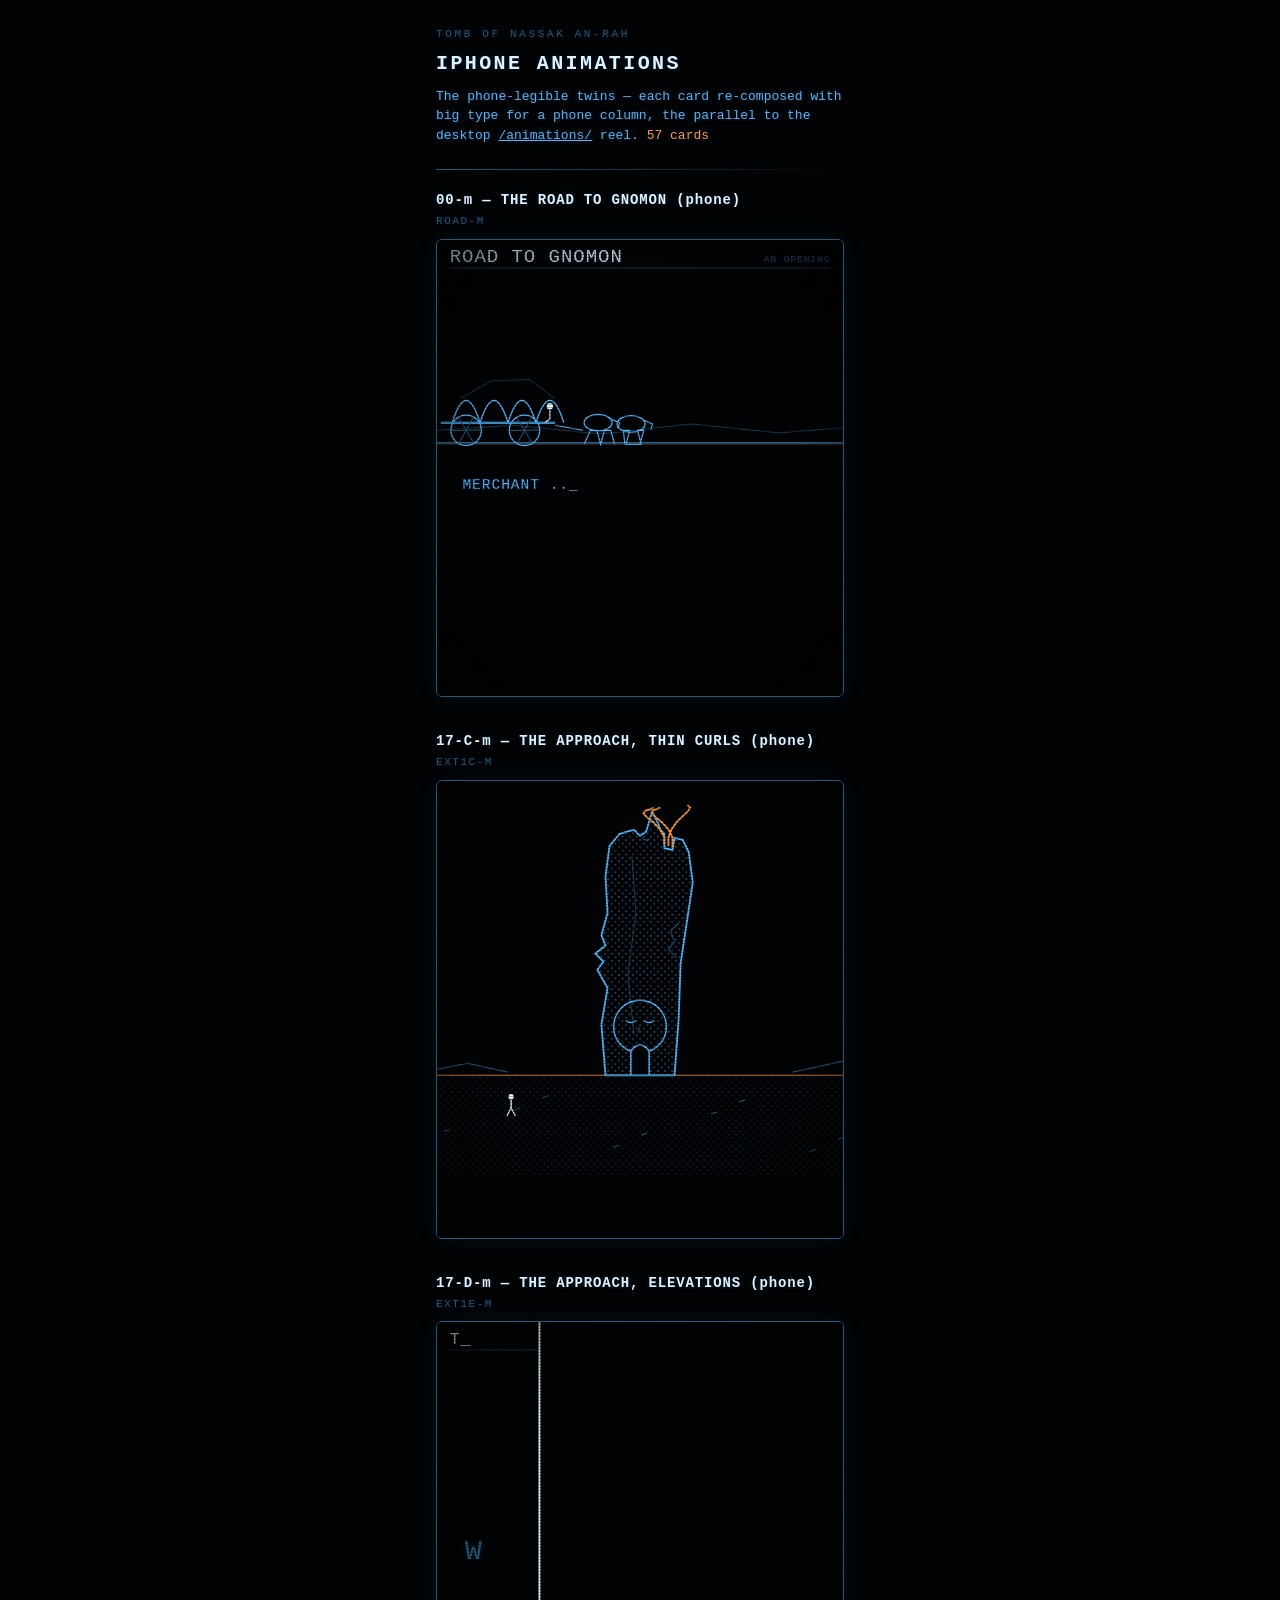
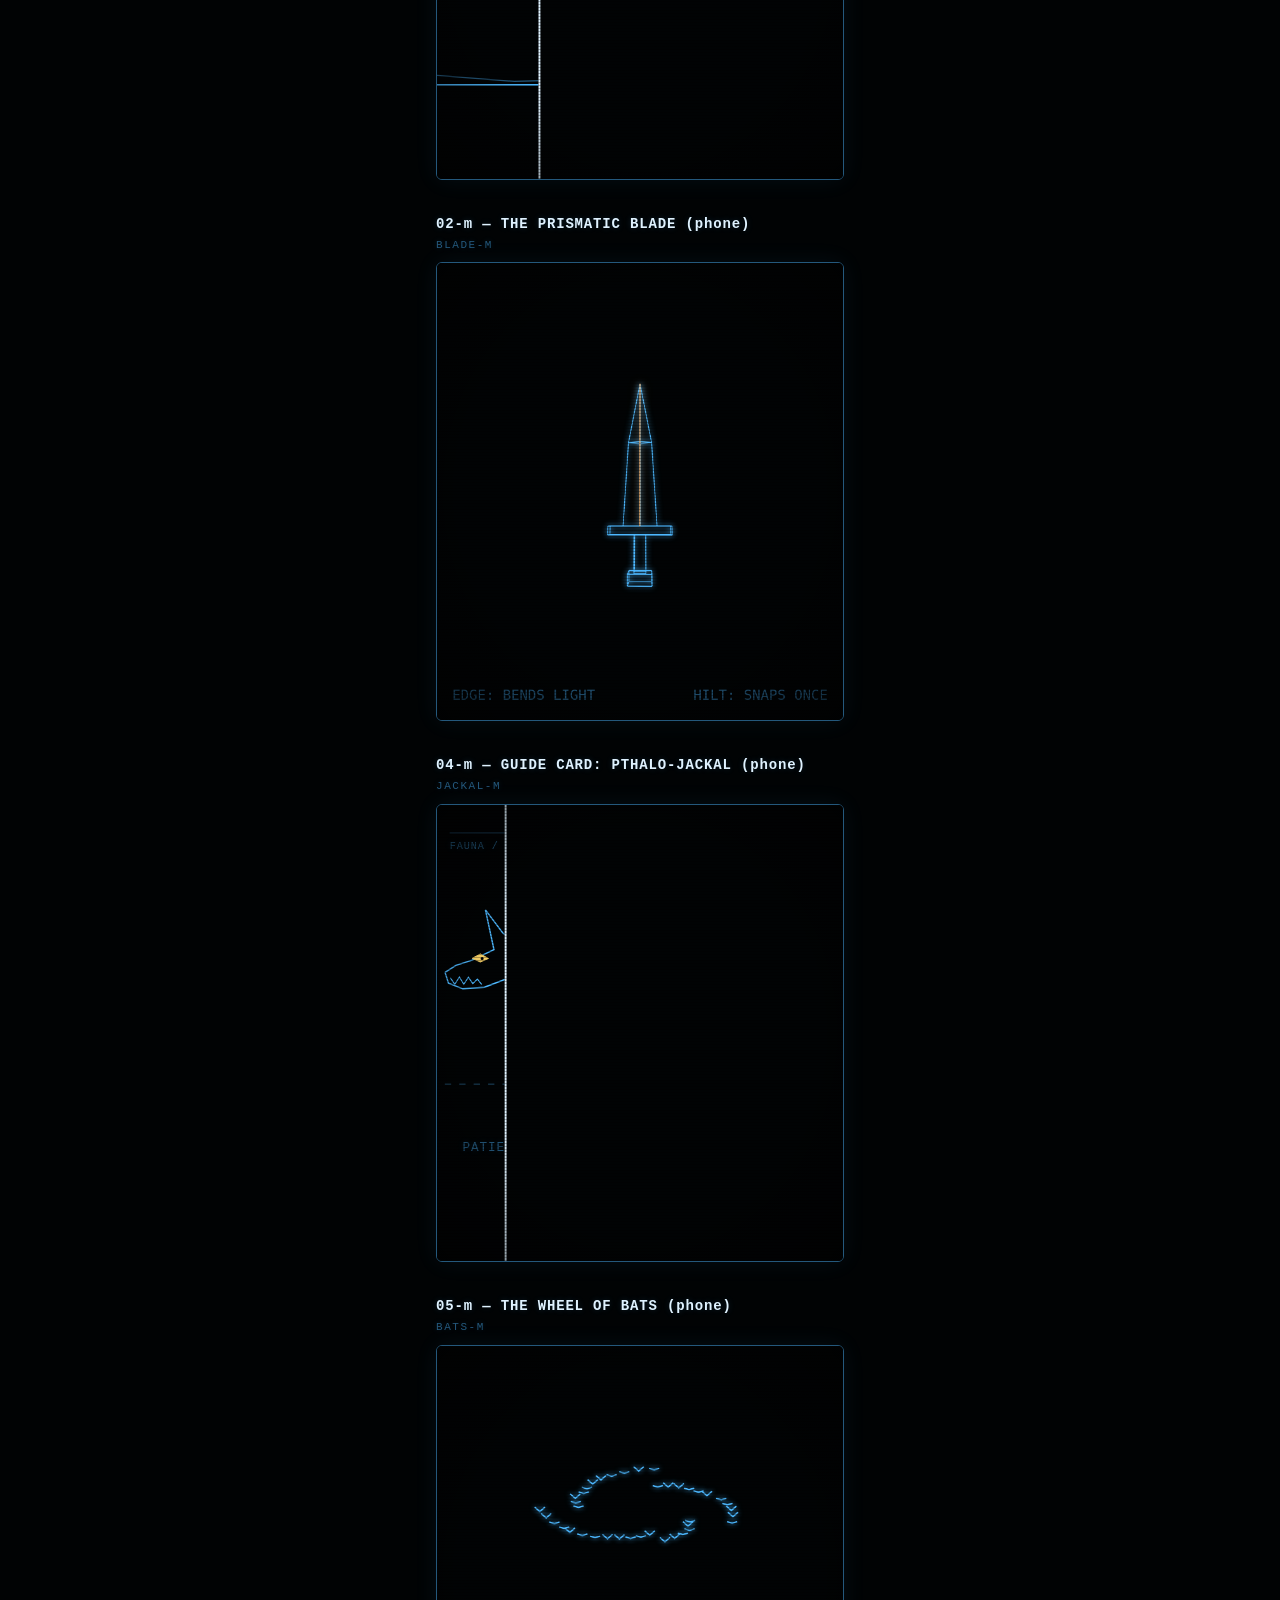
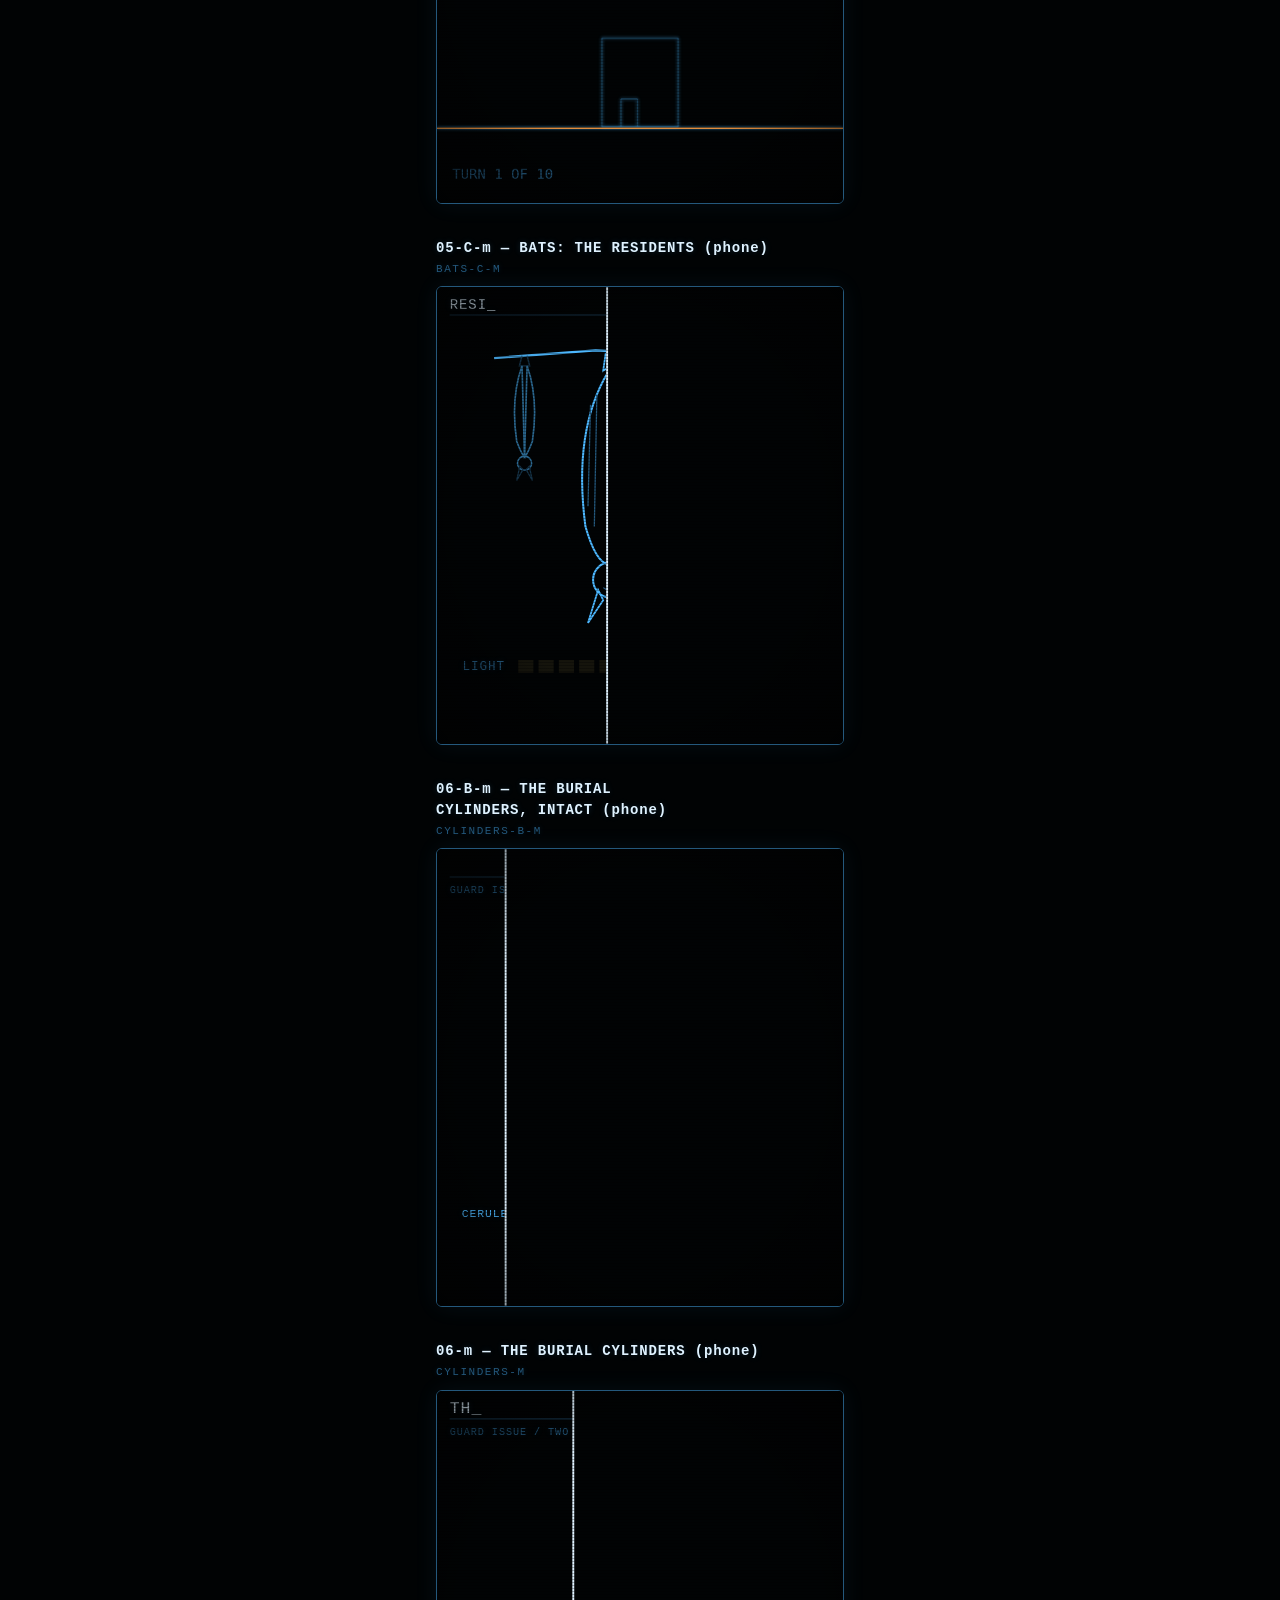
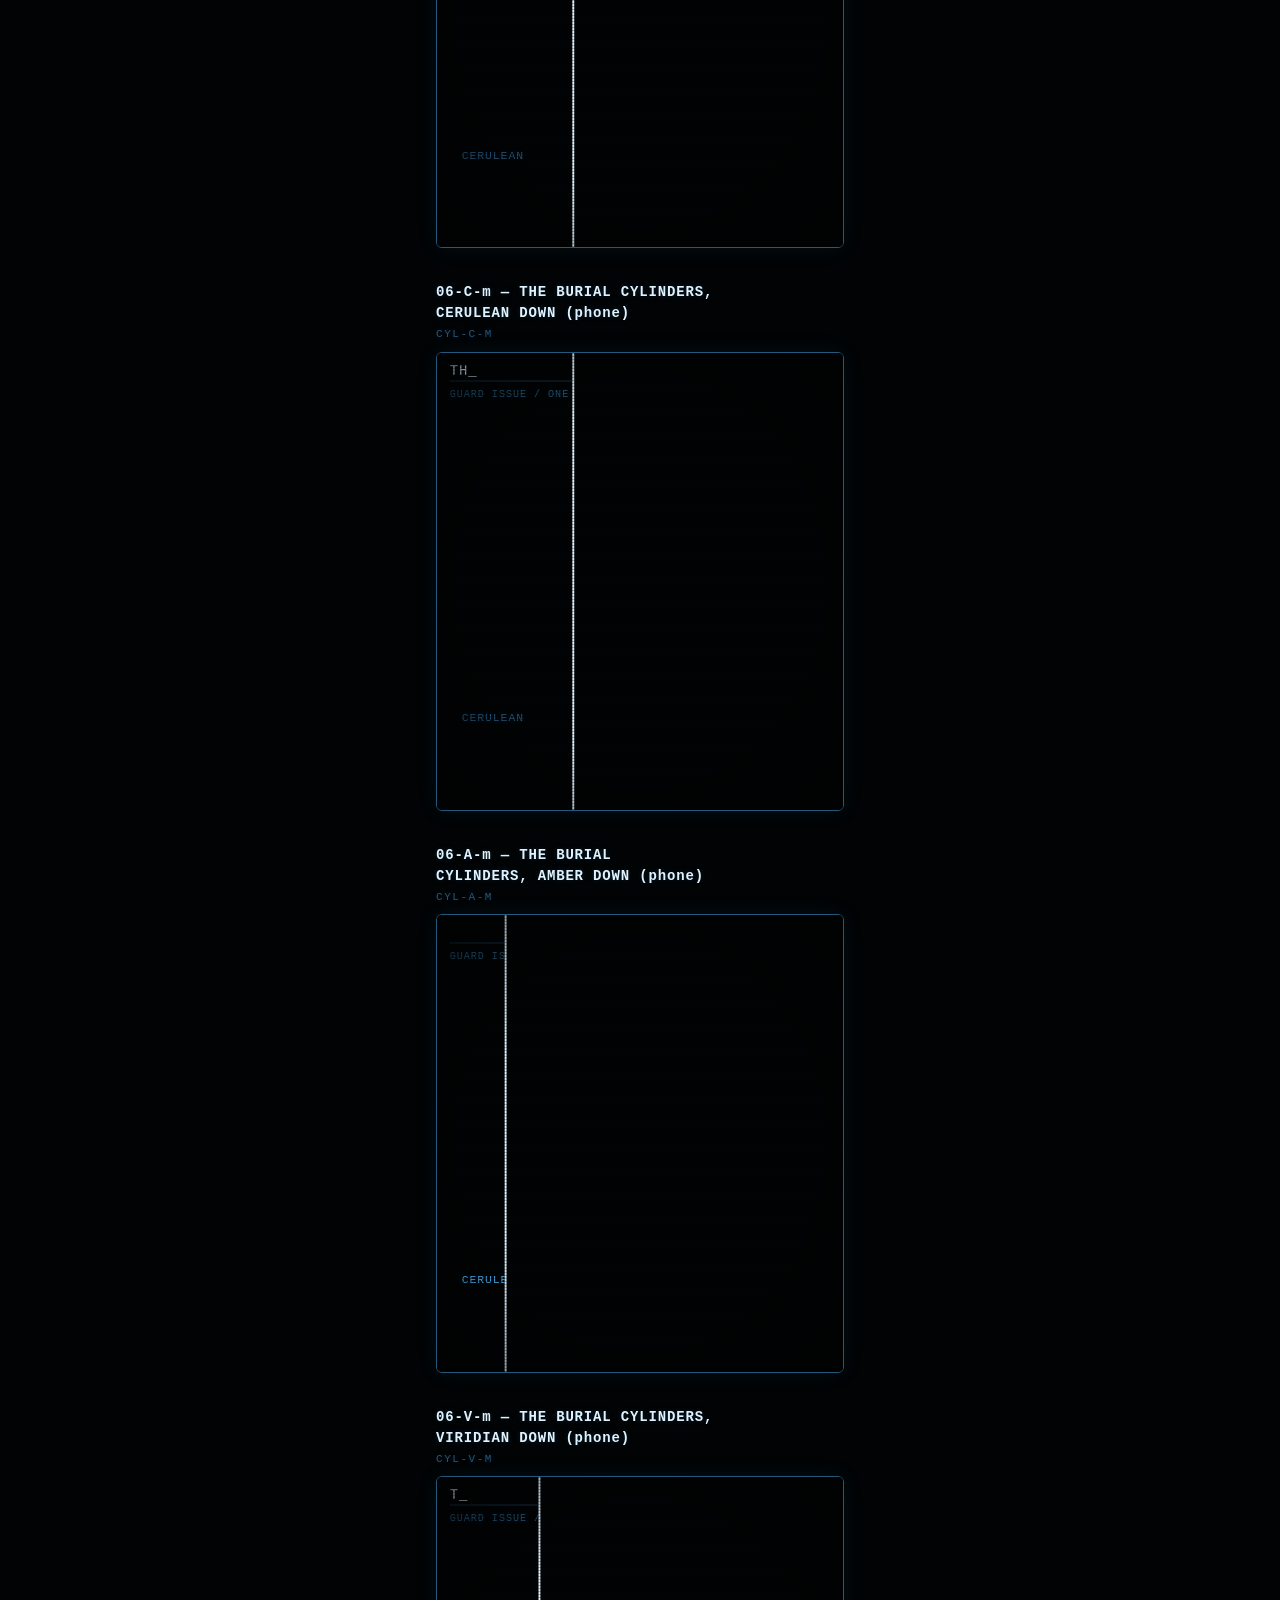
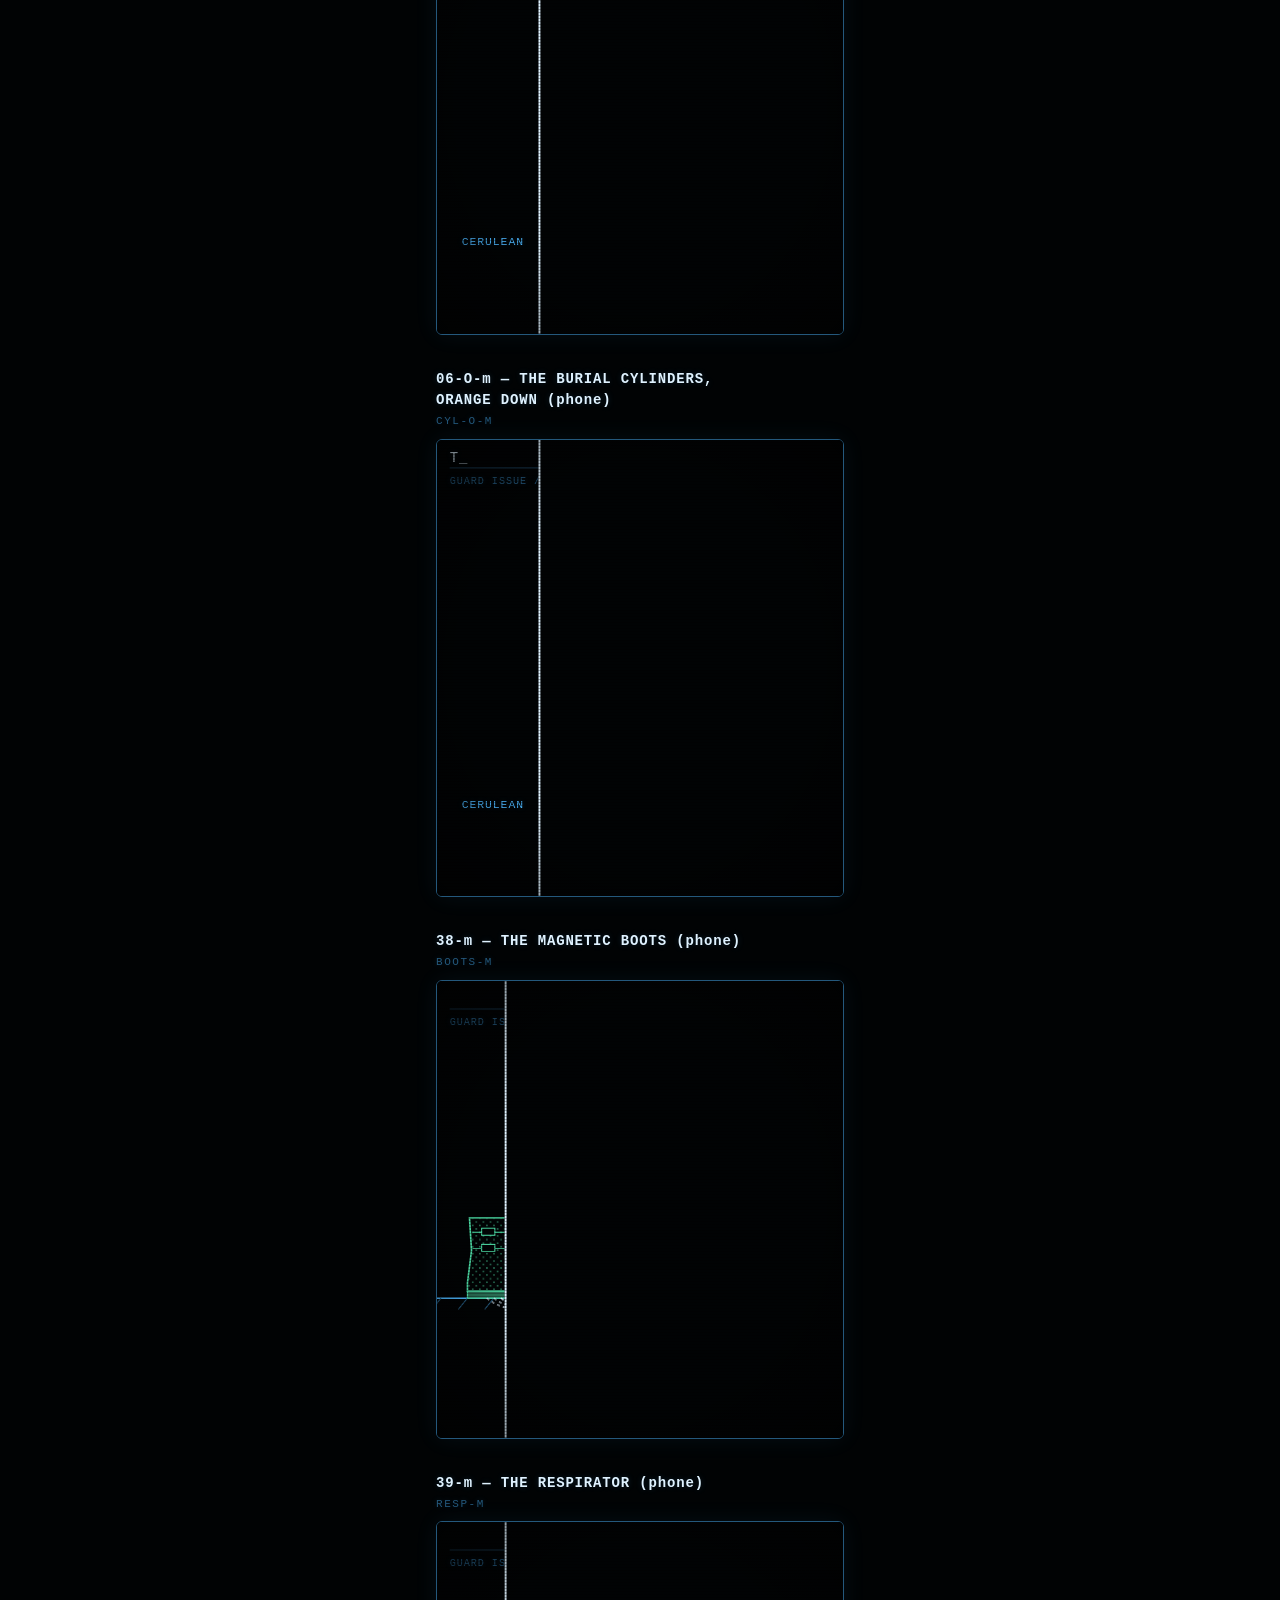
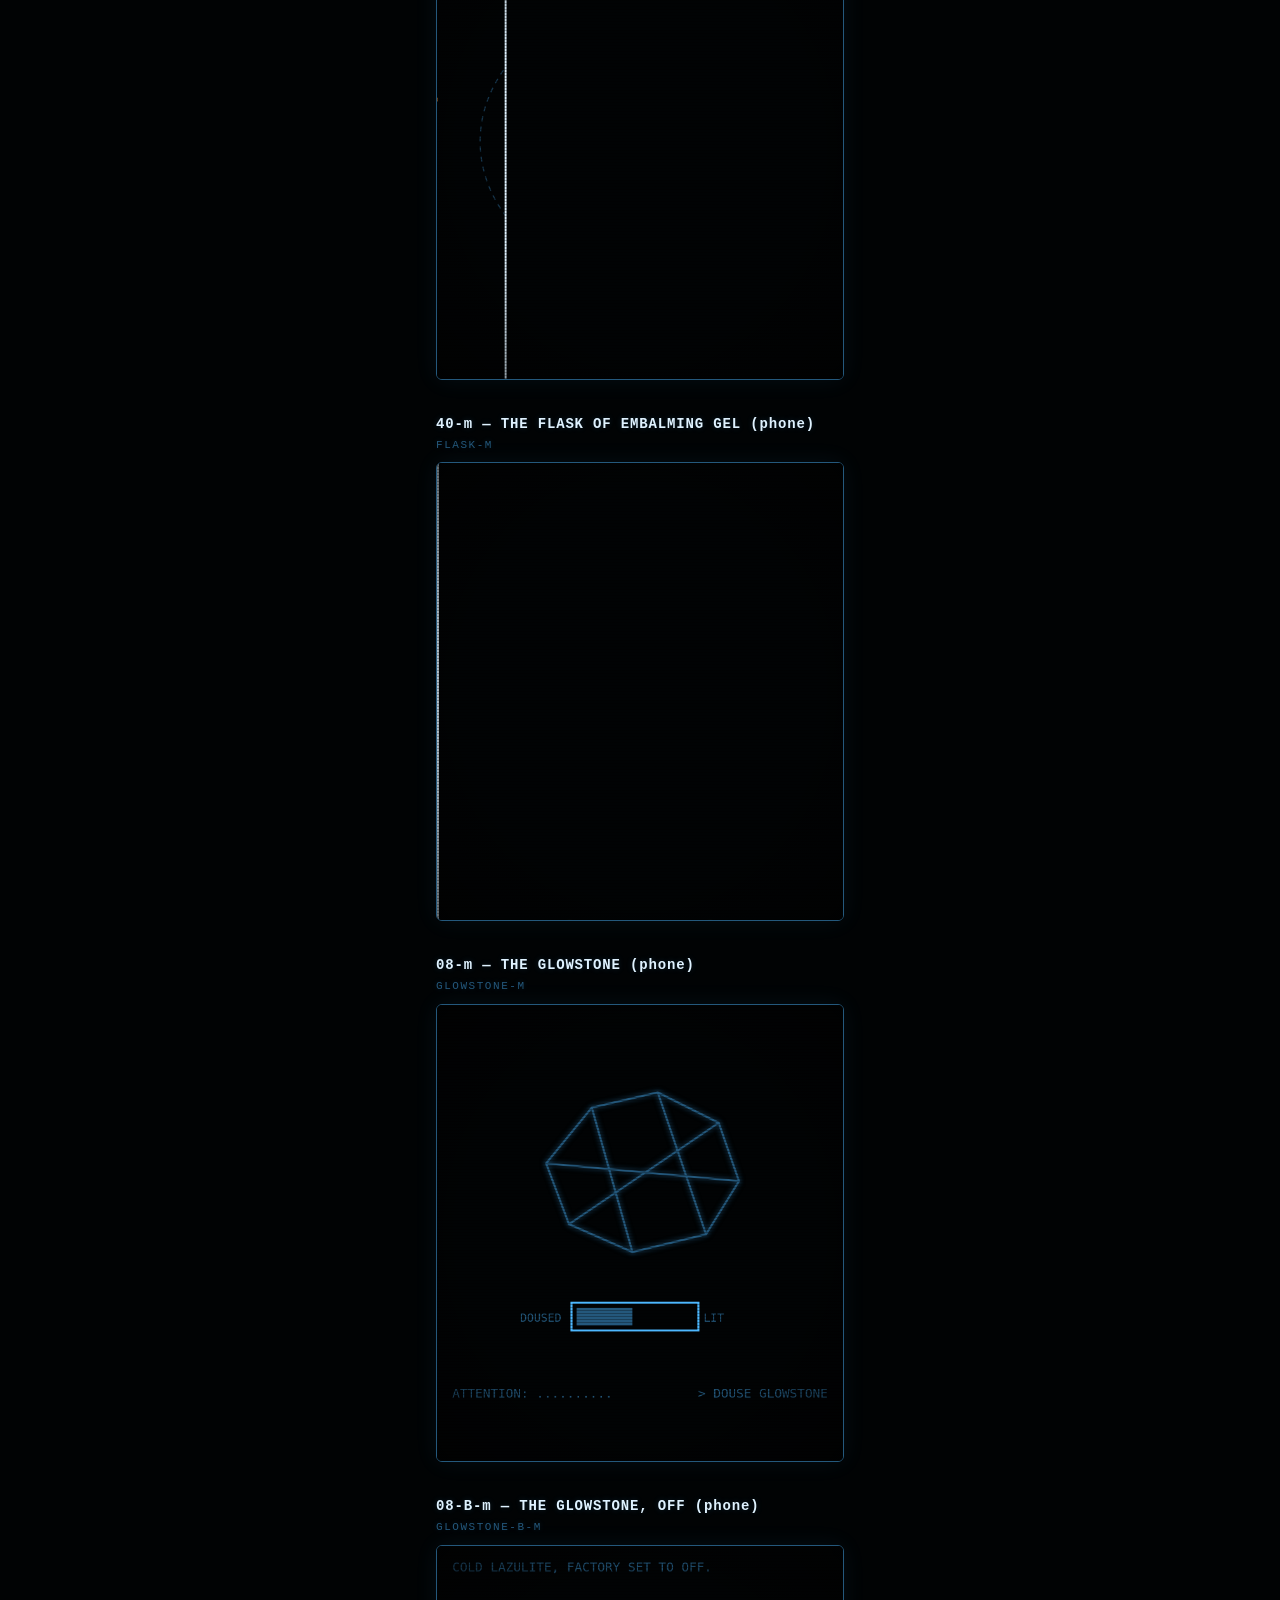
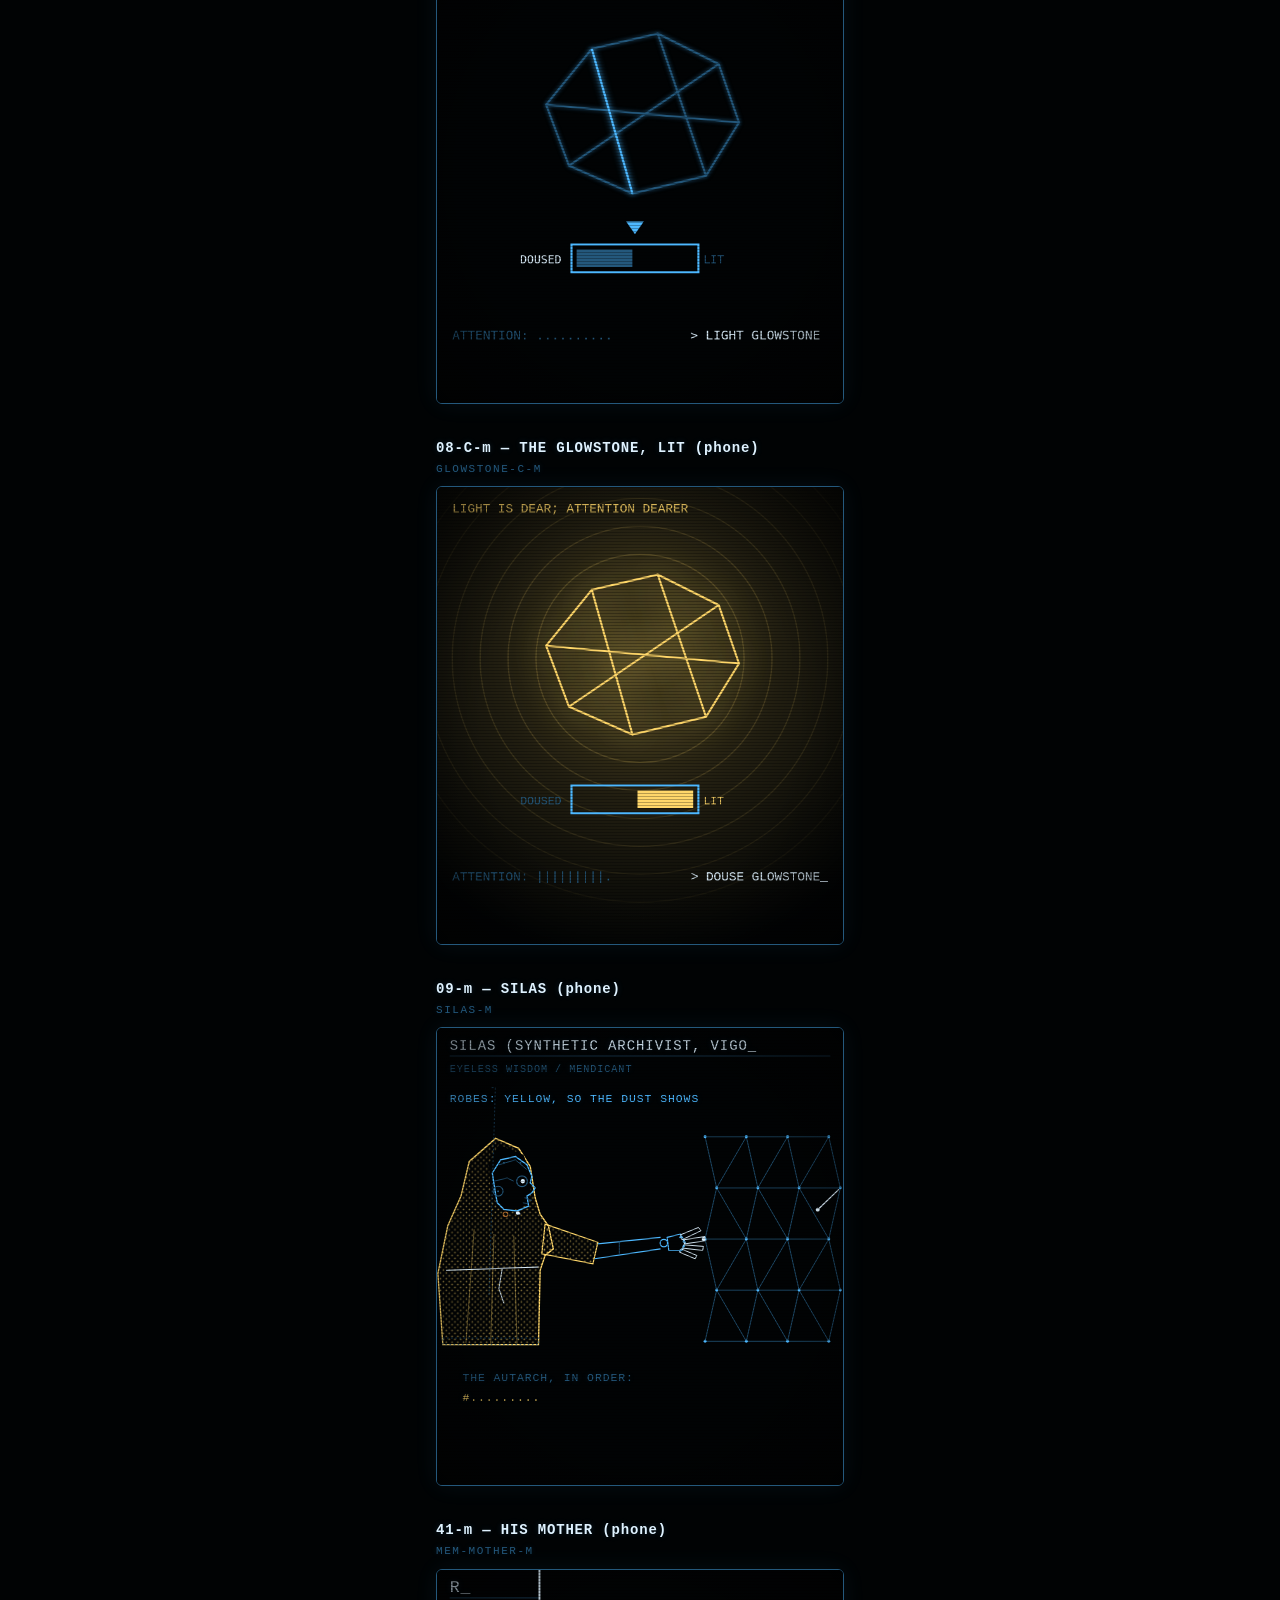
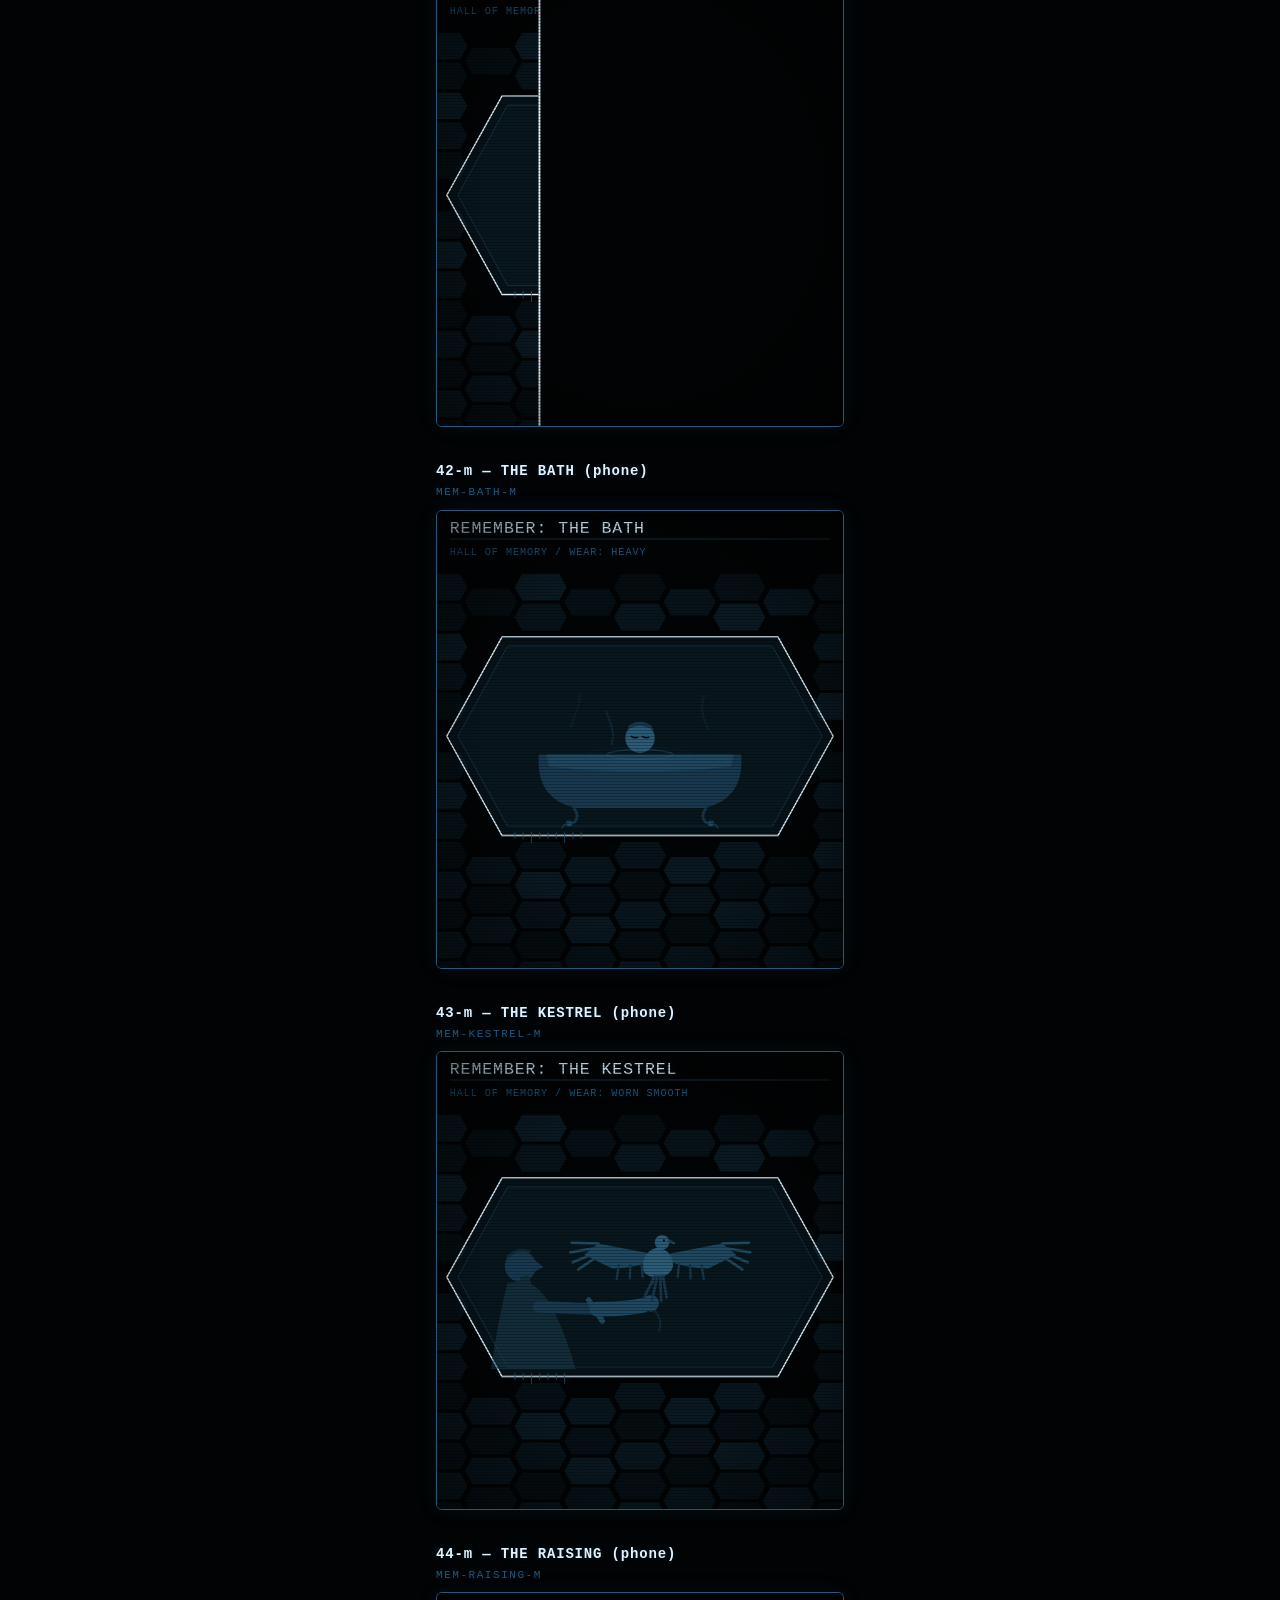
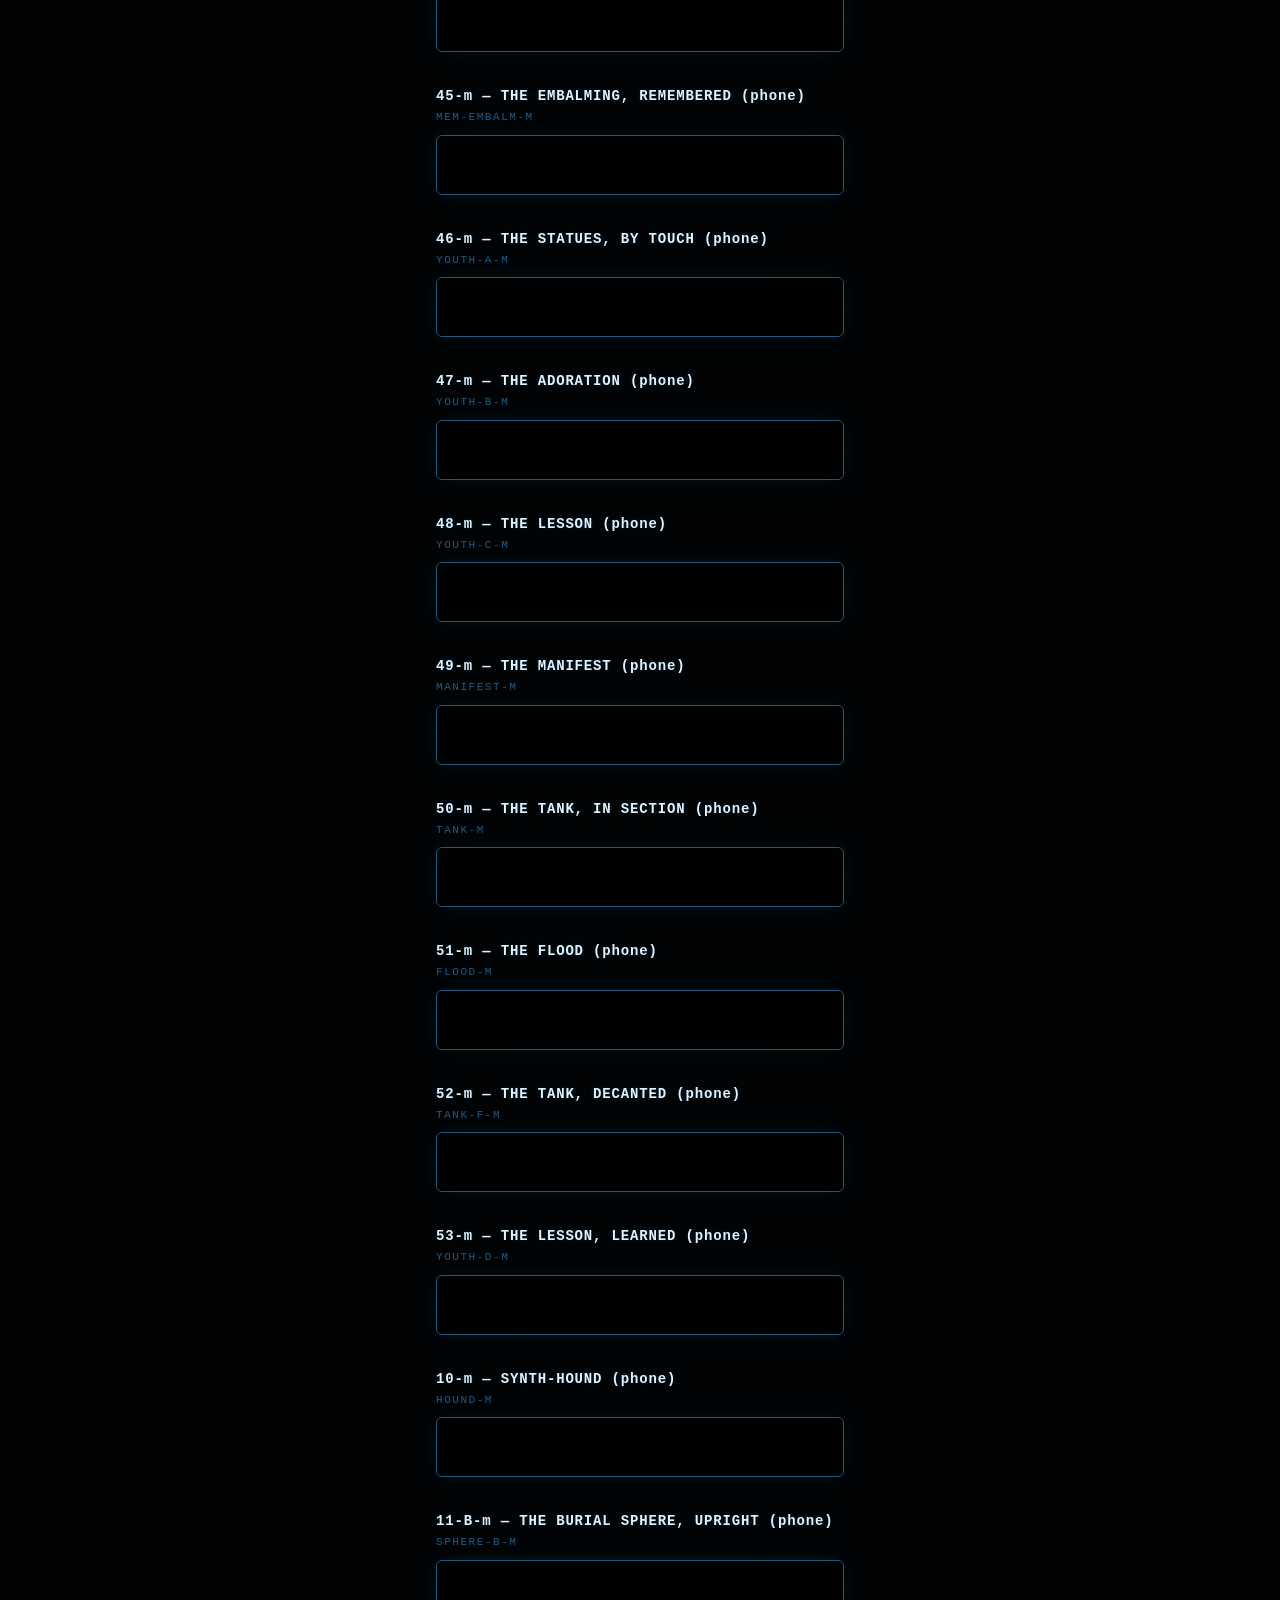
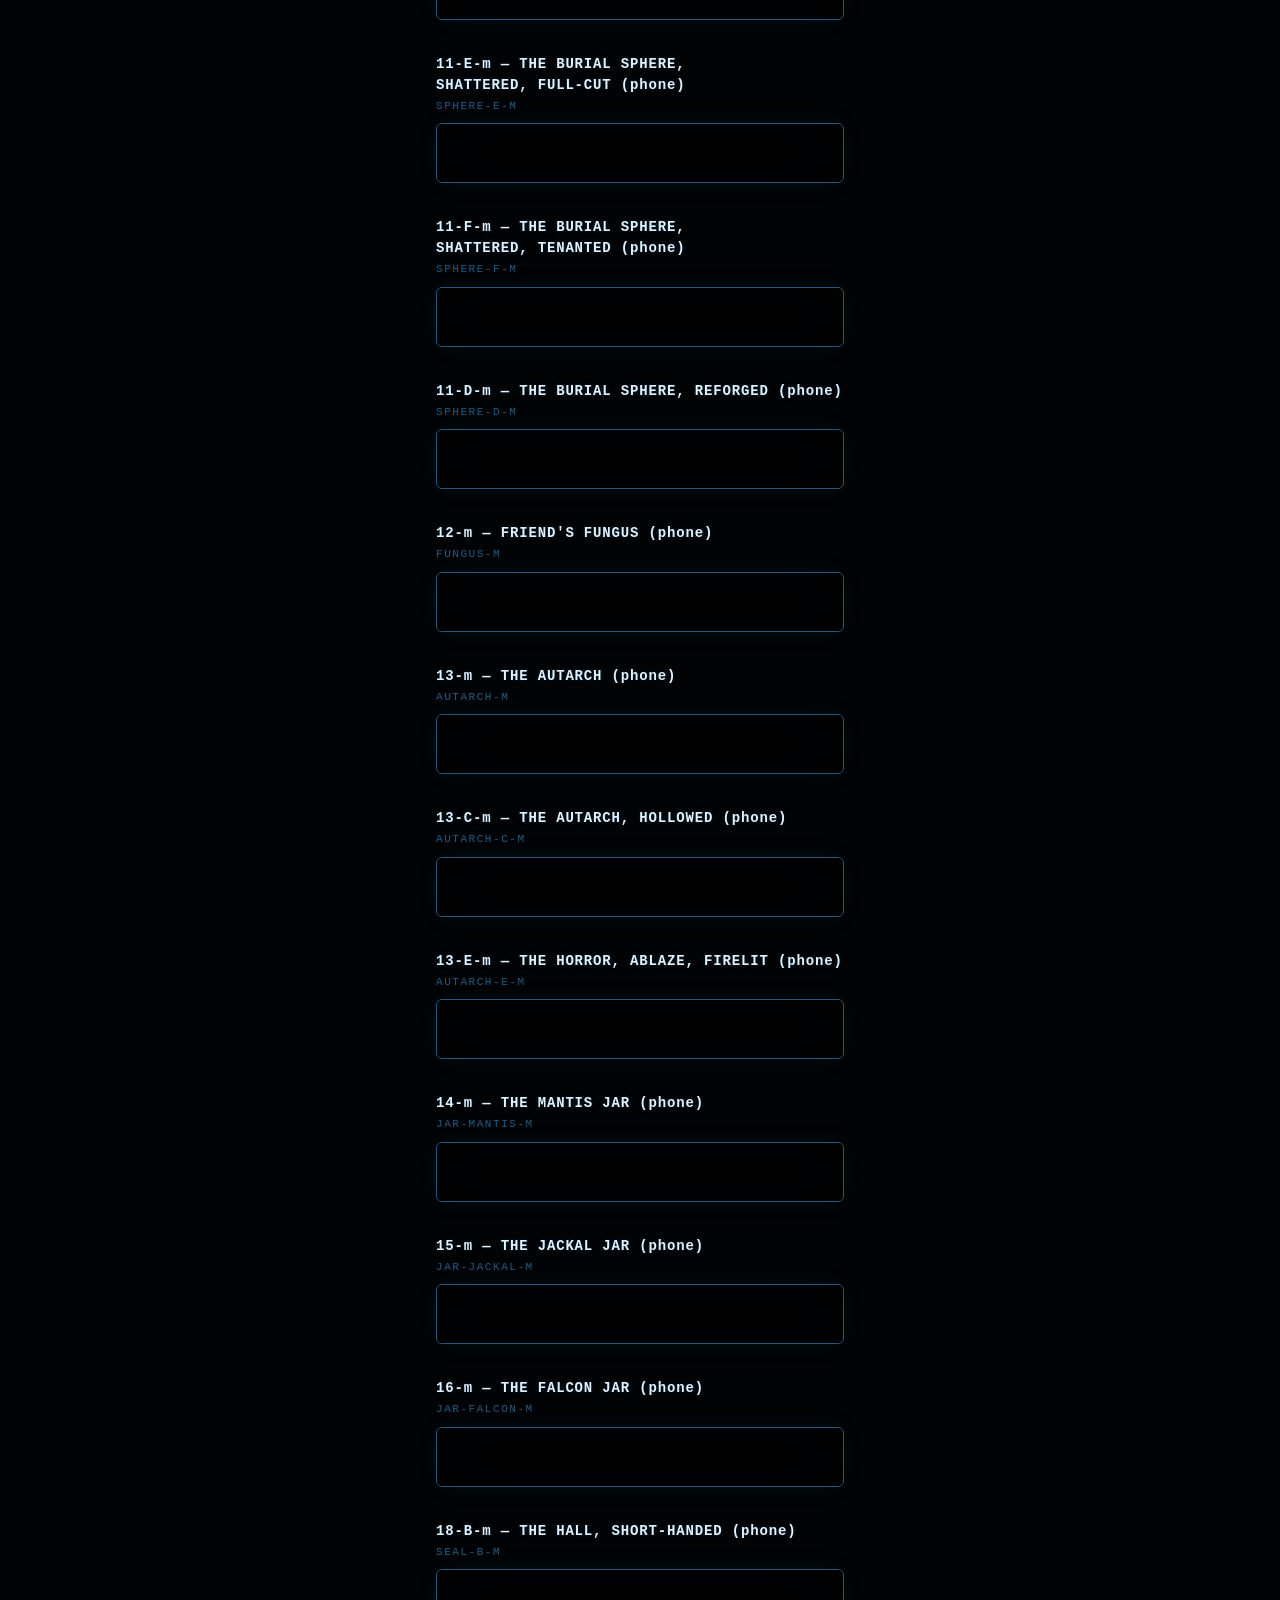
==== animations-iphone/index.html @ 239531c1 "deploy: 29c8c9b from agent-sandbox Co-Authored-By: Claude Fable 5 <noreply@anthropic.com>" ====
<!doctype html>
<html lang="en">
<head>
<meta charset="utf-8">
<meta name="viewport" content="width=device-width, initial-scale=1, viewport-fit=cover">
<title>Tomb — iPhone Animations</title>
<!-- GENERATED by app/build_iphone_reel.py. The phone-legible reel: every KEY-m
     twin from figures.js, rendered at a phone column width. Parallel to
     /animations/ (the desktop reel). Source of truth for the cards themselves
     is app/prototypes/retro-animations.html. -->
<style>
  :root{
    --void:#010304; --ph:#4db8ff; --dim:#24587c; --bright:#dff2ff;
    --fungus:#ff9a3c; --ink:#0a1620; --hair:#123246;
  }
  *{box-sizing:border-box;}
  html,body{margin:0; background:var(--void);}
  body{
    color:var(--ph);
    font-family:"SF Mono",ui-monospace,"JetBrains Mono",Menlo,monospace;
    font-size:15px; line-height:1.5;
    text-shadow:0 0 6px rgba(77,184,255,.18);
    -webkit-text-size-adjust:100%;
  }
  .reel{max-width:440px; margin:0 auto; padding:26px 16px 90px;}
  header{margin-bottom:24px;}
  .kicker{color:var(--dim); letter-spacing:.24em; text-transform:uppercase;
    font-size:11px; margin:0 0 6px;}
  h1{color:var(--bright); font-size:20px; font-weight:600; letter-spacing:.12em;
    text-transform:uppercase; margin:0 0 8px; text-wrap:balance;}
  .lede{color:var(--ph); font-size:13px; margin:0;}
  .lede code{color:var(--bright); background:rgba(77,184,255,.08);
    padding:1px 5px; border-radius:3px;}
  .count{color:var(--fungus); font-variant-numeric:tabular-nums;}
  .divider{height:1px; background:linear-gradient(90deg,var(--dim),transparent);
    margin:20px 0;}

  .card{margin:0 0 34px;}
  .card h2{color:var(--bright); font-size:14px; font-weight:600;
    letter-spacing:.06em; margin:0 0 2px; text-wrap:balance;}
  .card .key{color:var(--dim); font-size:11px; letter-spacing:.14em;
    text-transform:uppercase; margin:0 0 9px;}
  /* the terminal's own card frame + CRT dressing, phone width */
  .figure{position:relative; background:var(--void); overflow:hidden;
    border:1px solid var(--dim); border-radius:6px;
    box-shadow:inset 0 0 60px rgba(0,0,0,.9), 0 0 24px rgba(77,184,255,.07);
    min-height:60px;}
  .figure svg,.figure canvas{display:block; width:100%; height:auto;}
  .figure::after{content:""; position:absolute; inset:0; pointer-events:none;
    background:
      repeating-linear-gradient(0deg, rgba(0,0,0,.28) 0 1px, transparent 1px 3px),
      radial-gradient(ellipse at center, transparent 55%, rgba(0,0,0,.55) 100%);}

  footer{color:var(--dim); font-size:12px; border-top:1px solid var(--hair);
    padding-top:16px; margin-top:20px;}
  .empty{color:var(--dim); padding:40px 0;}
</style>
</head>
<body>
<div class="reel">
  <header>
    <p class="kicker">Tomb of Nassak an-Rah</p>
    <h1>iPhone Animations</h1>
    <p class="lede">The phone-legible twins &mdash; each card re-composed with big
      type for a phone column, the parallel to the desktop
      <a href="../animations/" style="color:var(--ph)">/animations/</a> reel.
      <span class="count" id="count"></span></p>
  </header>
  <div class="divider"></div>
  <div id="cards"></div>
  <footer>Not yet wired into the live game. Cards land here a few at a time as
    their twins are drawn.</footer>
</div>

<script>/* GENERATED FILE -- do not edit. The reel at app/prototypes/
   retro-animations.html is the single source of truth; re-run
   app/gen_figures.py after changing it (build_dist.py does).

   window.TombFigures: the illustration-card registry for the terminal.
     .has(key)              -- is there a card for this key?
     .render(key, parent)   -- build the card's svg/canvas inside *parent*
   Cards tick on one shared 12 fps step clock; only the newest MAX_LIVE
   rendered cards keep animating (older ones freeze on their last frame),
   and disconnected nodes drop off the clock automatically. */
(() => {
  "use strict";
  const META = {"autarch": ["svg", 640, 420], "autarch-c": ["svg", 640, 420], "autarch-c-m": ["svg", 640, 720], "autarch-e": ["svg", 640, 420], "autarch-e-m": ["svg", 640, 720], "autarch-m": ["svg", 640, 720], "bats": ["canvas", 640, 300], "bats-c": ["svg", 640, 360], "bats-c-m": ["svg", 640, 720], "bats-m": ["canvas", 640, 720], "blade": ["canvas", 640, 360], "blade-m": ["canvas", 640, 720], "boots": ["svg", 640, 360], "boots-m": ["svg", 640, 720], "canopic-c": ["svg", 640, 400], "centipede": ["svg", 640, 360], "centipede-m": ["svg", 640, 720], "chimney-f": ["svg", 640, 360], "chimney-f-m": ["svg", 640, 720], "chimney-g": ["svg", 640, 360], "chimney-g-m": ["svg", 640, 720], "chimney-h": ["svg", 640, 360], "chimney-h-m": ["svg", 640, 720], "core": ["svg", 640, 360], "critch": ["svg", 640, 360], "cyl-a": ["svg", 640, 400], "cyl-a-m": ["svg", 640, 720], "cyl-c": ["svg", 640, 400], "cyl-c-m": ["svg", 640, 720], "cyl-o": ["svg", 640, 400], "cyl-o-m": ["svg", 640, 720], "cyl-v": ["svg", 640, 400], "cyl-v-m": ["svg", 640, 720], "cylinders": ["svg", 640, 400], "cylinders-b": ["svg", 640, 400], "cylinders-b-m": ["svg", 640, 720], "cylinders-m": ["svg", 640, 720], "dagger": ["svg", 640, 360], "epitaph": ["svg", 640, 400], "epitaph-m": ["svg", 640, 720], "ext1c": ["svg", 640, 400], "ext1c-m": ["svg", 640, 720], "ext1e": ["svg", 640, 400], "ext1e-m": ["svg", 640, 720], "flask": ["svg", 640, 360], "flask-m": ["svg", 640, 720], "flood": ["svg", 640, 360], "flood-m": ["svg", 640, 720], "fungus": ["svg", 640, 360], "fungus-m": ["svg", 640, 720], "glowstone": ["canvas", 640, 300], "glowstone-b": ["canvas", 640, 300], "glowstone-b-m": ["canvas", 640, 720], "glowstone-c": ["canvas", 640, 300], "glowstone-c-m": ["canvas", 640, 720], "glowstone-m": ["canvas", 640, 720], "guts-a": ["svg", 640, 360], "guts-b": ["svg", 640, 360], "guts-c": ["svg", 640, 360], "guts-lash": ["svg", 640, 360], "hound": ["svg", 640, 360], "hound-m": ["svg", 640, 720], "jackal": ["svg", 640, 360], "jackal-m": ["svg", 640, 720], "jar-baboon": ["svg", 640, 300], "jar-falcon": ["svg", 640, 300], "jar-falcon-m": ["svg", 640, 720], "jar-human": ["svg", 640, 300], "jar-jackal": ["svg", 640, 300], "jar-jackal-m": ["svg", 640, 720], "jar-mantis": ["svg", 640, 300], "jar-mantis-m": ["svg", 640, 720], "manifest": ["svg", 640, 360], "manifest-m": ["svg", 640, 720], "mem-bath": ["svg", 640, 360], "mem-bath-m": ["svg", 640, 720], "mem-embalm": ["svg", 640, 360], "mem-embalm-m": ["svg", 640, 720], "mem-kestrel": ["svg", 640, 360], "mem-kestrel-m": ["svg", 640, 720], "mem-mother": ["svg", 640, 360], "mem-mother-m": ["svg", 640, 720], "mem-raising": ["svg", 640, 360], "mem-raising-m": ["svg", 640, 720], "mystic-b": ["svg", 640, 400], "mystic-b-m": ["svg", 640, 720], "mystic-c": ["svg", 640, 400], "mystic-c-m": ["svg", 640, 720], "mystic-f": ["svg", 640, 400], "mystic-f-m": ["svg", 640, 720], "resp": ["svg", 640, 360], "resp-m": ["svg", 640, 720], "road": ["svg", 640, 400], "road-m": ["svg", 640, 720], "seal": ["svg", 640, 400], "seal-b": ["svg", 640, 400], "seal-b-m": ["svg", 640, 720], "seal-m": ["svg", 640, 720], "shard": ["svg", 640, 360], "silas": ["svg", 640, 400], "silas-m": ["svg", 640, 720], "spawn-a": ["svg", 640, 360], "spawn-b": ["svg", 640, 360], "spawn-c": ["svg", 640, 360], "sphere-b": ["svg", 640, 420], "sphere-b-m": ["svg", 640, 720], "sphere-d": ["svg", 640, 420], "sphere-d-m": ["svg", 640, 720], "sphere-e": ["svg", 640, 420], "sphere-e-m": ["svg", 640, 720], "sphere-f": ["svg", 640, 420], "sphere-f-m": ["svg", 640, 720], "tank": ["svg", 640, 360], "tank-f": ["svg", 640, 360], "tank-f-m": ["svg", 640, 720], "tank-m": ["svg", 640, 720], "tesseract": ["canvas", 640, 360], "tesseract-m": ["canvas", 640, 720], "tesseract-u": ["canvas", 640, 360], "tesseract-u-m": ["canvas", 640, 720], "ulfire": ["svg", 640, 360], "ulfire-u": ["svg", 640, 360], "wagon": ["svg", 640, 360], "youth-a": ["svg", 640, 360], "youth-a-m": ["svg", 640, 720], "youth-b": ["svg", 640, 360], "youth-b-m": ["svg", 640, 720], "youth-c": ["svg", 640, 360], "youth-c-m": ["svg", 640, 720], "youth-d": ["svg", 640, 360], "youth-d-m": ["svg", 640, 720], "zoxen": ["svg", 640, 360], "zoxen-b": ["svg", 640, 360]};
  const FIG = {
    _defs: {}, _uid: 0, _ticks: [], _timer: null, _target: null,
    MAX_LIVE: 3,
    // Frame 0 sits mid-wipe (every card slides a black cover off over its
    // first ~12 frames). A card that never gets to animate must therefore be
    // drawn on a later, revealed frame or it freezes on black. 16 clears the
    // wipe with room to spare while still showing the opening tableau.
    SETTLE_FRAME: 16,
    keys() { return Object.keys(this._defs); },
    has(key) { return Object.prototype.hasOwnProperty.call(this._defs, key); },
    meta(key) { return META[key]; },
    _define(key, kind, build) { this._defs[key] = build; },
    _clock(fn) {
      // No animation coming (reduced motion, or called outside a render):
      // draw one revealed frame rather than the mid-wipe frame 0.
      if (FIG.reducedMotion || !FIG._target) {
        try { fn(FIG.SETTLE_FRAME); } catch (err) {}
        return;
      }
      fn(0);
      FIG._ticks.push({ fn, t: 0, node: FIG._target });
      const seen = [];
      for (let i = FIG._ticks.length - 1; i >= 0; i--) {
        const n = FIG._ticks[i].node;
        if (!seen.includes(n)) seen.push(n);
        if (seen.indexOf(n) >= FIG.MAX_LIVE) {
          // A single turn can emit more than MAX_LIVE cards (e.g. a loud break
          // wakes the spawn and the pack). The surplus are pruned in this same
          // synchronous pass -- before the 12fps timer ever fires -- so they
          // never leave frame 0. Settle those on a revealed frame so they
          // freeze on their opening tableau instead of on the black wipe.
          const dropped = FIG._ticks.splice(i, 1)[0];
          if (dropped.t === 0) {
            try { dropped.fn(FIG.SETTLE_FRAME); } catch (err) {}
          }
        }
      }
      if (!FIG._timer) FIG._timer = setInterval(FIG._tickAll, 1000 / 12);
    },
    _tickAll() {
      for (let i = FIG._ticks.length - 1; i >= 0; i--) {
        const e = FIG._ticks[i];
        if (!e.node.isConnected) { FIG._ticks.splice(i, 1); continue; }
        try { e.fn(++e.t); } catch (err) { FIG._ticks.splice(i, 1); }
      }
      if (!FIG._ticks.length) { clearInterval(FIG._timer); FIG._timer = null; }
    },
    render(key, parent) {
      const meta = META[key], build = this._defs[key];
      if (!meta || !build) return null;
      const [kind, w, h] = meta;
      let node;
      if (kind === "canvas") {
        node = document.createElement("canvas");
        node.width = w; node.height = h;
      } else {
        node = document.createElementNS("http://www.w3.org/2000/svg", "svg");
        node.setAttribute("viewBox", "0 0 " + w + " " + h);
      }
      parent.appendChild(node);
      this._target = node;
      try { build(node); } finally { this._target = null; }
      return node;
    },
  };
  FIG.reducedMotion = matchMedia("(prefers-reduced-motion: reduce)").matches;
  window.TombFigures = FIG;

  const PH = "#4db8ff", PH_DIM = "#24587c", PH_BRIGHT = "#dff2ff",
        FUNGUS = "#ff9a3c", BG = "#010304";
  const reduced = FIG.reducedMotion;
  const FPS = 12; // Rod Lord cadence: nothing tweens, everything steps
  function clock(fn) { FIG._clock(fn); }

  /* ---------------- shared wireframe plumbing ---------------- */
  function drawEdges(ctx, pts, edges, color, glow) {
    ctx.strokeStyle = color; ctx.lineWidth = 1.5;
    ctx.shadowColor = color; ctx.shadowBlur = glow;
    ctx.beginPath();
    for (const [a, b] of edges) { ctx.moveTo(pts[a][0], pts[a][1]); ctx.lineTo(pts[b][0], pts[b][1]); }
    ctx.stroke();
  }
  const rot = (x, y, a) => [x * Math.cos(a) - y * Math.sin(a), x * Math.sin(a) + y * Math.cos(a)];
  function lerpHex(c1, c2, k) {
    const p = h => [1, 3, 5].map(i => parseInt(h.slice(i, i + 2), 16));
    const a = p(c1), b = p(c2);
    return "rgb(" + a.map((v, i) => Math.round(v + (b[i] - v) * k)).join(",") + ")";
  }
  function tess4() {
    const verts = [], edges = [];
    for (let i = 0; i < 16; i++) verts.push([1, 2, 4, 8].map(b2 => (i & b2) ? 1 : -1));
    for (let i = 0; i < 16; i++) for (const b2 of [1, 2, 4, 8])
      if (!(i & b2)) edges.push([i, i | b2]);
    return { verts, edges };
  }
  function project4(verts, a, b) {
    return verts.map(v => {
      let [x, y, z, w] = v;
      [x, w] = rot(x, w, a); [y, z] = rot(y, z, b); [z, w] = rot(z, w, a * .5);
      const s4 = 1.6 / (2.6 - w);
      x *= s4; y *= s4; z *= s4;
      const s3 = 300 / (4 - z * 1.2);
      return { p: [320 + x * s3, 180 + y * s3], w };
    });
  }

  /* ---------------- 01: tesseract, gilt by depth ---------------- */
  FIG._define("tesseract", "canvas", function (cv) {
    const ctx = cv.getContext("2d");
    const GOLD = "#ffd76a";
    const { verts, edges } = tess4();
    clock(t => {
      const a = (t % 96) * Math.PI / 48, b = (t % 144) * Math.PI / 72;
      ctx.fillStyle = BG; ctx.fillRect(0, 0, cv.width, cv.height);
      const pts = project4(verts, a, b);
      // the gilding lives on the w-axis: far cell phosphor, near cell gold
      edges.slice().sort((e1, e2) =>
        (pts[e1[0]].w + pts[e1[1]].w) - (pts[e2[0]].w + pts[e2[1]].w))
        .forEach(([i, j]) => {
          const k = ((pts[i].w + pts[j].w) / 2 + 1) / 2;
          drawEdges(ctx, pts.map(q => q.p), [[i, j]],
            lerpHex(PH_DIM, GOLD, Math.max(0, Math.min(1, k))), 3 + k * 8);
        });
      pts.forEach(q => { if (q.w > .55) {                  // gilt rivets, near corners
        ctx.fillStyle = GOLD; ctx.shadowColor = GOLD; ctx.shadowBlur = 8;
        ctx.beginPath(); ctx.arc(q.p[0], q.p[1], 2.2, 0, Math.PI * 2); ctx.fill();
      } });
      ctx.shadowBlur = 0; ctx.font = "11px ui-monospace, monospace";
      ctx.fillStyle = PH_DIM;
      ctx.fillText("GILT: HONEST. GEOMETRY: NOT.", 18, 340);
      ctx.fillStyle = GOLD;
      ctx.fillText("W-AXIS: " + ((a * 180 / Math.PI) % 360 | 0) + "°", 520, 340);
    });
  });

  /* ---------------- 01-m: tesseract, gilt by depth (phone twin) ---------------- */
  /* Phone twin of 01. The projection is carried over whole -- project4's
     scene at 1.5x via the canvas transform, centered in the tall frame
     (titleless, as the desktop card is) -- with the status lines re-set
     big along the bottom. shadowBlur ignores the transform, so the glow
     values are scaled by hand. */
  FIG._define("tesseract-m", "canvas", function (cv) {
    const ctx = cv.getContext("2d");
    const GOLD = "#ffd76a";
    const { verts, edges } = tess4();
    clock(t => {
      const a = (t % 96) * Math.PI / 48, b = (t % 144) * Math.PI / 72;
      ctx.fillStyle = BG; ctx.fillRect(0, 0, cv.width, cv.height);
      ctx.save();
      ctx.translate(-160, 70); ctx.scale(1.5, 1.5);
      const pts = project4(verts, a, b);
      // the gilding lives on the w-axis: far cell phosphor, near cell gold
      edges.slice().sort((e1, e2) =>
        (pts[e1[0]].w + pts[e1[1]].w) - (pts[e2[0]].w + pts[e2[1]].w))
        .forEach(([i, j]) => {
          const k = ((pts[i].w + pts[j].w) / 2 + 1) / 2;
          drawEdges(ctx, pts.map(q => q.p), [[i, j]],
            lerpHex(PH_DIM, GOLD, Math.max(0, Math.min(1, k))), (3 + k * 8) * 1.5);
        });
      pts.forEach(q => { if (q.w > .55) {                  // gilt rivets, near corners
        ctx.fillStyle = GOLD; ctx.shadowColor = GOLD; ctx.shadowBlur = 12;
        ctx.beginPath(); ctx.arc(q.p[0], q.p[1], 2.2, 0, Math.PI * 2); ctx.fill();
      } });
      ctx.restore();
      ctx.shadowBlur = 0; ctx.font = "18px ui-monospace, monospace";
      ctx.fillStyle = PH_DIM;
      ctx.fillText("GILT: HONEST. GEOMETRY: NOT.", 24, 688);
      ctx.fillStyle = GOLD; ctx.textAlign = "right";
      ctx.fillText("W-AXIS: " + ((a * 180 / Math.PI) % 360 | 0) + "°", 616, 688);
      ctx.textAlign = "left";
    });
  });

  /* ---------------- 01-D: the ninth angle ---------------- */
  FIG._define("tesseract-u", "canvas", function (cv) {
    const ctx = cv.getContext("2d");
    const HUES = ["#ff5a5a", "#ff9a3c", "#ffd76a", "#7fff9e", "#4db8ff",
      "#7a7aff", "#c07aff", "#dff2ff"];
    const { verts, edges } = tess4();
    clock(t => {
      const T = t % 192;
      const found = T >= 150 && T < 174;                   // the ninth angle, briefly
      const Tf = found ? 150 : T;
      const a = Tf * Math.PI / 48, b = Tf * Math.PI / 72;
      ctx.fillStyle = BG; ctx.fillRect(0, 0, cv.width, cv.height);
      const pts = project4(verts, a, b);
      edges.slice().sort((e1, e2) =>
        (pts[e1[0]].w + pts[e1[1]].w) - (pts[e2[0]].w + pts[e2[1]].w))
        .forEach(([i, j]) => {
          const k = ((pts[i].w + pts[j].w) / 2 + 1) / 2;
          drawEdges(ctx, pts.map(q => q.p), [[i, j]],
            HUES[Math.max(0, Math.min(7, Math.floor(k * 7.99)))], 6);
        });
      ctx.font = "11px ui-monospace, monospace";
      if (found) {                                         // the compartment, seen
        const innerE = edges.filter(([i, j]) => pts[i].w + pts[j].w < 0);
        drawEdges(ctx, pts.map(q => q.p), innerE,
          (t % 2) ? "#ff5a5a" : "#c07aff", 18);
        ctx.fillStyle = (t % 2) ? "#c07aff" : "#ff5a5a";
        ctx.fillText("THE ANGLE: FOUND. COMPARTMENT: VISIBLE.", 18, 340);
      } else {
        ctx.fillStyle = PH_DIM;
        ctx.fillText("SEARCHING FOR THE ANGLE" + ".".repeat(1 + (t % 3)), 18, 340);
      }
      ctx.fillStyle = found ? "#dff2ff" : PH_DIM;
      ctx.fillText("W-AXIS: " + ((a * 180 / Math.PI) % 360 | 0) + "°", 520, 340);
    });
  });

  /* ---------------- 01-D-m: the ninth angle (phone twin) ---------------- */
  /* Phone twin of 01-D on 01-m's framing: the spectrum projection at
     1.5x, the freeze on the ninth angle and the strobing compartment
     verbatim, status lines re-set big along the bottom. */
  FIG._define("tesseract-u-m", "canvas", function (cv) {
    const ctx = cv.getContext("2d");
    const HUES = ["#ff5a5a", "#ff9a3c", "#ffd76a", "#7fff9e", "#4db8ff",
      "#7a7aff", "#c07aff", "#dff2ff"];
    const { verts, edges } = tess4();
    clock(t => {
      const T = t % 192;
      const found = T >= 150 && T < 174;                   // the ninth angle, briefly
      const Tf = found ? 150 : T;
      const a = Tf * Math.PI / 48, b = Tf * Math.PI / 72;
      ctx.fillStyle = BG; ctx.fillRect(0, 0, cv.width, cv.height);
      ctx.save();
      ctx.translate(-160, 70); ctx.scale(1.5, 1.5);
      const pts = project4(verts, a, b);
      edges.slice().sort((e1, e2) =>
        (pts[e1[0]].w + pts[e1[1]].w) - (pts[e2[0]].w + pts[e2[1]].w))
        .forEach(([i, j]) => {
          const k = ((pts[i].w + pts[j].w) / 2 + 1) / 2;
          drawEdges(ctx, pts.map(q => q.p), [[i, j]],
            HUES[Math.max(0, Math.min(7, Math.floor(k * 7.99)))], 9);
        });
      if (found) {                                         // the compartment, seen
        const innerE = edges.filter(([i, j]) => pts[i].w + pts[j].w < 0);
        drawEdges(ctx, pts.map(q => q.p), innerE,
          (t % 2) ? "#ff5a5a" : "#c07aff", 27);
      }
      ctx.restore();
      ctx.shadowBlur = 0; ctx.font = "18px ui-monospace, monospace";
      if (found) {
        ctx.fillStyle = (t % 2) ? "#c07aff" : "#ff5a5a";
        ctx.fillText("THE ANGLE: FOUND. COMPARTMENT: VISIBLE.", 24, 688);
      } else {
        ctx.fillStyle = PH_DIM;
        ctx.fillText("SEARCHING FOR THE ANGLE" + ".".repeat(1 + (t % 3)), 24, 688);
      }
      ctx.fillStyle = found ? "#dff2ff" : PH_DIM; ctx.textAlign = "right";
      ctx.fillText("W-AXIS: " + ((a * 180 / Math.PI) % 360 | 0) + "°", 616, 688);
      ctx.textAlign = "left";
    });
  });

  /* ---------------- 02: the prismatic blade ---------------- */
  FIG._define("blade", "canvas", function (cv) {
    const ctx = cv.getContext("2d");
    const V = [], E = [];
    const box = (x0,x1,y0,y1,z0,z1) => {
      const n = V.length;
      for (const x of [x0,x1]) for (const y of [y0,y1]) for (const z of [z0,z1]) V.push([x,y,z]);
      [[0,1],[2,3],[4,5],[6,7],[0,2],[1,3],[4,6],[5,7],[0,4],[1,5],[2,6],[3,7]]
        .forEach(([a,b]) => E.push([n+a, n+b]));
    };
    // the blade: a tip, a mid facet-ring, and a square ricasso section
    const tip = V.length; V.push([0, -1.95, 0]);
    const ring = (y, w, d) => { const n = V.length;
      V.push([-w, y, 0], [0, y, d], [w, y, 0], [0, y, -d]);
      for (let k = 0; k < 4; k++) E.push([n + k, n + (k + 1) % 4]); return n; };
    const m = ring(-0.7, 0.22, 0.06);
    const r = ring(0.85, 0.3, 0.09);
    for (let k = 0; k < 4; k++) { E.push([tip, m + k]); E.push([m + k, r + k]); }
    box(-0.55, 0.55, 0.85, 1.0, -0.12, 0.12);   // guard
    box(-0.1, 0.1, 1.0, 1.62, -0.1, 0.1);       // grip
    box(-0.2, 0.2, 1.62, 1.8, -0.16, 0.16);     // pommel
    const GLEAM = [[tip, m + 1], [m + 1, r + 1]]; // the facet that bends light
    clock(t => {
      const a = (t % 180) * Math.PI / 90, tilt = 0.5;
      ctx.fillStyle = BG; ctx.fillRect(0, 0, cv.width, cv.height);
      const pts = V.map(([x, y, z]) => {
        [x, z] = rot(x, z, a);
        [y, z] = rot(y, z, tilt * .4);
        const s = 168 / (4.2 - z);
        return [320 + x * s, 172 + y * s];
      });
      drawEdges(ctx, pts, E, PH, 8);
      // THE ANGLE: once per turn the flat catches the light, and the blade
      // does what prisms do on album covers.
      const phase = ((a / Math.PI) % 2 + 2) % 2;          // 0..2, one turn
      const k = Math.max(0, 1 - Math.abs(phase - 1.5) / 0.22); // the window
      const kq = Math.round(k * 6) / 6;                    // quantized, of course
      const hit = pts[m + 1];                              // the mid facet
      if (kq > 0) {
        // the incoming beam, white, from the dark
        ctx.strokeStyle = PH_BRIGHT; ctx.lineWidth = 2;
        ctx.shadowColor = PH_BRIGHT; ctx.shadowBlur = 10; ctx.globalAlpha = kq;
        ctx.beginPath(); ctx.moveTo(0, hit[1] - 70); ctx.lineTo(hit[0], hit[1]); ctx.stroke();
        // the fan: six bands, diverging to the right edge
        const HUES = [0, 30, 55, 120, 210, 275];
        HUES.forEach((h, i) => {
          const y1 = hit[1] - 46 + i * 16, y2 = y1 + 16;
          ctx.fillStyle = `hsl(${h} 95% 60%)`;
          ctx.globalAlpha = kq * .5; ctx.shadowBlur = 0;
          ctx.beginPath();
          ctx.moveTo(hit[0], hit[1]);
          ctx.lineTo(640, y1); ctx.lineTo(640, y2);
          ctx.closePath(); ctx.fill();
        });
        ctx.globalAlpha = 1;
        drawEdges(ctx, pts, GLEAM, PH_BRIGHT, 14);
      } else {
        const hue = (t * 30) % 360; // between angles: the gleam idles
        drawEdges(ctx, pts, GLEAM, `hsl(${hue} 90% 70%)`, 12);
      }
      ctx.shadowBlur = 0; ctx.globalAlpha = 1;
      ctx.fillStyle = PH_DIM; ctx.font = "11px ui-monospace, monospace";
      ctx.fillText("EDGE: BENDS LIGHT", 18, 340);
      ctx.fillText(kq > 0 ? "REFRACTION: THE ANGLE" : "HILT: SNAPS ONCE", 490, 340);
    });
  });

  /* ---------------- 02-m: the prismatic blade (phone twin) ---------------- */
  /* Phone twin of 02. The same wireframe -- identical vertices, edges, and
     the angle -- projected about twice the size (focal 360 vs 168) into the
     portrait frame; the two corner labels re-set at 22px. Titleless, like
     the desktop card. terminal.js picks it by rendered width. */
  FIG._define("blade-m", "canvas", function (cv) {
    const ctx = cv.getContext("2d");
    const V = [], E = [];
    const box = (x0,x1,y0,y1,z0,z1) => {
      const n = V.length;
      for (const x of [x0,x1]) for (const y of [y0,y1]) for (const z of [z0,z1]) V.push([x,y,z]);
      [[0,1],[2,3],[4,5],[6,7],[0,2],[1,3],[4,6],[5,7],[0,4],[1,5],[2,6],[3,7]]
        .forEach(([a,b]) => E.push([n+a, n+b]));
    };
    // the blade: a tip, a mid facet-ring, and a square ricasso section
    const tip = V.length; V.push([0, -1.95, 0]);
    const ring = (y, w, d) => { const n = V.length;
      V.push([-w, y, 0], [0, y, d], [w, y, 0], [0, y, -d]);
      for (let k = 0; k < 4; k++) E.push([n + k, n + (k + 1) % 4]); return n; };
    const m = ring(-0.7, 0.22, 0.06);
    const r = ring(0.85, 0.3, 0.09);
    for (let k = 0; k < 4; k++) { E.push([tip, m + k]); E.push([m + k, r + k]); }
    box(-0.55, 0.55, 0.85, 1.0, -0.12, 0.12);   // guard
    box(-0.1, 0.1, 1.0, 1.62, -0.1, 0.1);       // grip
    box(-0.2, 0.2, 1.62, 1.8, -0.16, 0.16);     // pommel
    const GLEAM = [[tip, m + 1], [m + 1, r + 1]]; // the facet that bends light
    clock(t => {
      const a = (t % 180) * Math.PI / 90, tilt = 0.5;
      ctx.fillStyle = BG; ctx.fillRect(0, 0, cv.width, cv.height);
      const pts = V.map(([x, y, z]) => {
        [x, z] = rot(x, z, a);
        [y, z] = rot(y, z, tilt * .4);
        const s = 360 / (4.2 - z);
        return [320 + x * s, 340 + y * s];
      });
      drawEdges(ctx, pts, E, PH, 10);
      // THE ANGLE: once per turn the flat catches the light, and the blade
      // does what prisms do on album covers.
      const phase = ((a / Math.PI) % 2 + 2) % 2;          // 0..2, one turn
      const k = Math.max(0, 1 - Math.abs(phase - 1.5) / 0.22); // the window
      const kq = Math.round(k * 6) / 6;                    // quantized, of course
      const hit = pts[m + 1];                              // the mid facet
      if (kq > 0) {
        // the incoming beam, white, from the dark
        ctx.strokeStyle = PH_BRIGHT; ctx.lineWidth = 3;
        ctx.shadowColor = PH_BRIGHT; ctx.shadowBlur = 14; ctx.globalAlpha = kq;
        ctx.beginPath(); ctx.moveTo(0, hit[1] - 130); ctx.lineTo(hit[0], hit[1]); ctx.stroke();
        // the fan: six bands, diverging to the right edge
        const HUES = [0, 30, 55, 120, 210, 275];
        HUES.forEach((h, i) => {
          const y1 = hit[1] - 88 + i * 30, y2 = y1 + 30;
          ctx.fillStyle = `hsl(${h} 95% 60%)`;
          ctx.globalAlpha = kq * .5; ctx.shadowBlur = 0;
          ctx.beginPath();
          ctx.moveTo(hit[0], hit[1]);
          ctx.lineTo(640, y1); ctx.lineTo(640, y2);
          ctx.closePath(); ctx.fill();
        });
        ctx.globalAlpha = 1;
        drawEdges(ctx, pts, GLEAM, PH_BRIGHT, 18);
      } else {
        const hue = (t * 30) % 360; // between angles: the gleam idles
        drawEdges(ctx, pts, GLEAM, `hsl(${hue} 90% 70%)`, 16);
      }
      ctx.shadowBlur = 0; ctx.globalAlpha = 1;
      ctx.fillStyle = PH_DIM; ctx.font = "22px ui-monospace, monospace";
      ctx.textAlign = "left";
      ctx.fillText("EDGE: BENDS LIGHT", 24, 688);
      ctx.textAlign = "right";
      ctx.fillText(kq > 0 ? "REFRACTION: THE ANGLE" : "HILT: SNAPS ONCE", 616, 688);
      ctx.textAlign = "left";
    });
  });

  /* ---------------- SVG helpers (litho cards) ---------------- */
  const NS = "http://www.w3.org/2000/svg";
  // Leo Hunt's halftone: a dot-screen pattern per svg, used as the gel fill
  function stipple(svg, id, color, r) {
    id = id + "-f" + (++FIG._uid);
    const defs = document.createElementNS(NS, "defs");
    const pat = document.createElementNS(NS, "pattern");
    pat.setAttribute("id", id); pat.setAttribute("width", 7); pat.setAttribute("height", 7);
    pat.setAttribute("patternUnits", "userSpaceOnUse");
    [[1.7, 1.7], [5.2, 5.2]].forEach(([cx, cy]) => {
      const c = document.createElementNS(NS, "circle");
      c.setAttribute("cx", cx); c.setAttribute("cy", cy); c.setAttribute("r", r || 1);
      c.setAttribute("fill", color); c.setAttribute("opacity", .55);
      pat.appendChild(c);
    });
    defs.appendChild(pat); svg.appendChild(defs);
    return `url(#${id})`;
  }
  function el(svg, name, attrs) {
    const n = document.createElementNS(NS, name);
    for (const k in attrs) n.setAttribute(k, attrs[k]);
    svg.appendChild(n); return n;
  }
  function label(svg, x, y, size, color) {
    return el(svg, "text", { x, y, fill: color, "font-size": size,
      "font-family": "ui-monospace, monospace", "letter-spacing": "1.5" });
  }
  // mask-slot text: reveal letter by letter on the step clock
  function typeOn(node, text, t, t0, cps) {
    const n = Math.max(0, Math.min(text.length, Math.floor((t - t0) * cps)));
    node.textContent = text.slice(0, n) + (n < text.length && n > 0 ? "_" : "");
  }
  // the bright-edged wipe: returns a fn(t) that positions the sweep
  function wipe(svg, w, h, t0, dur) {
    const g = el(svg, "g", {});
    const cover = el(g, "rect", { x: 0, y: 0, width: w, height: h, fill: BG });
    const edge = el(g, "rect", { x: 0, y: 0, width: 3, height: h, fill: PH_BRIGHT });
    return (t) => {
      const k = Math.max(0, Math.min(1, (t - t0) / dur));
      const x = k * w;
      cover.setAttribute("x", x); cover.setAttribute("width", Math.max(0, w - x));
      edge.setAttribute("x", Math.min(x, w - 3));
      edge.setAttribute("opacity", k >= 1 ? 0 : 1);
    };
  }











    // each jar's stopper is the animal's head, in angular litho line
    function headGlyph(svg, kind, cx) {
      const P = (pts, extra) => el(svg, "polyline",
        Object.assign({ points: pts, fill: "none", stroke: PH, "stroke-width": 1.4 }, extra || {}));
      const dot = (x, y) => el(svg, "circle", { cx: x, cy: y, r: 1.8, fill: PH_BRIGHT });
      if (kind === "BABOON") {
        P(`${cx-10},262 ${cx},256 ${cx+10},262`);                    // dome
        P(`${cx-10},262 ${cx-14},288`); P(`${cx+10},262 ${cx+14},288`); // mane
        P(`${cx-8},268 ${cx+8},268`);                                // the brow
        P(`${cx-6},272 ${cx-6},290 ${cx+6},290 ${cx+6},272`);        // deep muzzle
        dot(cx-3, 286); dot(cx+3, 286);
      } else if (kind === "HUMAN") {
        P(`${cx-14},290 ${cx-10},262 ${cx},256 ${cx+10},262 ${cx+14},290`); // nemes
        P(`${cx-5},268 ${cx+5},268`);                                // brow
        P(`${cx},270 ${cx-2},278 ${cx+2},278`);                      // nose
        P(`${cx-3},284 ${cx+3},284`);                                // mouth
      } else if (kind === "MANTIS") {
        P(`${cx-12},262 ${cx+12},262 ${cx},284 ${cx-12},262`);       // the triangle
        el(svg, "circle", { cx: cx-8, cy: 265, r: 3, fill: "none", stroke: PH });
        el(svg, "circle", { cx: cx+8, cy: 265, r: 3, fill: "none", stroke: PH });
        P(`${cx-6},262 ${cx-13},252`); P(`${cx+6},262 ${cx+13},252`); // antennae
        P(`${cx},284 ${cx},290`);
      } else if (kind === "FALCON") {
        // a raptor displayed: wings outstretched, head turned aside
        P(`${cx-3},268 ${cx-14},261 ${cx-27},258 ${cx-23},264 ${cx-18},263 ` +
          `${cx-14},268 ${cx-10},267 ${cx-5},273`);                  // left wing, stepped feathers
        P(`${cx+3},268 ${cx+14},261 ${cx+27},258 ${cx+23},264 ${cx+18},263 ` +
          `${cx+14},268 ${cx+10},267 ${cx+5},273`);                  // right wing
        P(`${cx-4},270 ${cx},264 ${cx+4},270 ${cx},281 ${cx-4},270`); // the body
        P(`${cx},264 ${cx-3},259 ${cx-8},257 ${cx-12},260 ${cx-7},261`); // head aside, hooked beak
        P(`${cx-3},281 ${cx-5},290`); P(`${cx},282 ${cx},290`);
        P(`${cx+3},281 ${cx+5},290`);                                 // the tail fan
        dot(cx-6, 258);
      } else { // JACKAL
        P(`${cx-9},272 ${cx-13},258 ${cx-4},268`);                   // ear
        P(`${cx+3},268 ${cx+7},258 ${cx+10},272`);                   // ear
        P(`${cx+10},272 ${cx+9},280 ${cx-2},282 ${cx-16},288 ${cx-22},290 ` +
          `${cx-15},281 ${cx-9},272`);                               // skull to snout
        dot(cx-2, 276);
      }
    }

  /* ---------------- 04: PTHALO-JACKAL ---------------- */
  FIG._define("jackal", "svg", function (svg) {
    el(svg, "rect", { x:0, y:0, width:640, height:360, fill: BG });
    el(svg, "line", { x1:16, y1:34, x2:624, y2:34, stroke: PH_DIM });
    const hdr = label(svg, 16, 24, 13, PH_BRIGHT);
    const cls = label(svg, 624, 24, 10, PH_DIM); cls.setAttribute("text-anchor", "end");
    cls.textContent = "FAUNA / DESERT / CAUTIOUS, CLEVER, HUNGRY";
    // the jackal, from the 2e reference: prowling LEFT, head low, ears
    // swept back, grin bared, brush tail trailing -- and SWAYING as it goes
    const JDOTS = stipple(svg, "dots-jackal", PH, 1);
    const BODY = [];
    const B = (name, attrs) => { const n = el(svg, name, attrs); BODY.push(n); return n; };
    // top contour: nose -> stop -> skull -> ears -> shoulder -> hip -> tail base
    B("polyline", { fill: "none", stroke: PH, "stroke-width": 1.6, points:
      "108,154 120,146 138,140 150,134 158,130 " +
      "162,128 152,84 172,110 " +          // ear one, swept back
      "178,112 198,80 212,108 " +          // ear two
      "232,116 268,112 306,120 352,124 392,130 412,142 416,150" });
    // underside: jaw -> throat -> chest -> belly -> flank
    B("polyline", { fill: "none", stroke: PH, "stroke-width": 1.6, points:
      "108,154 112,166 128,172 152,170 182,158 216,150 242,162 258,184 " +
      "308,190 350,188 372,176 396,160" });
    // the grin, zigzag, bared
    B("polyline", { fill: "none", stroke: PH, "stroke-width": 1.2,
      points: "114,160 119,167 124,159 129,167 134,159 139,166 144,161 149,167" });
    // the eye: yellow, slanted, and frankly doing sums
    B("polygon", { points: "138,138 147,133 156,138 147,142",
      fill: "#ffd76a", stroke: "#ffd76a", "stroke-width": 1 });
    B("circle", { cx: 149, cy: 138, r: 1.7, fill: BG });
    // the coat: FUR now, not spikes -- fine paired strokes leaning back
    // along the spine, longest over the neck and shoulder
    const SPINE = [
      [216, 121], [226, 118], [236, 115], [246, 113], [256, 112], [266, 112],
      [278, 113], [290, 116], [302, 119], [314, 120], [326, 121], [338, 122],
      [350, 124], [362, 125], [374, 127], [386, 129],
    ];
    SPINE.forEach(([x, y], i) => {
      const len = i < 6 ? 10 - i : 5;
      B("line", { x1: x, y1: y, x2: x - 4, y2: y - len, stroke: PH,
        "stroke-width": 1 });
      B("line", { x1: x + 5, y1: y + 1, x2: x + 1, y2: y - len + 2,
        stroke: PH_DIM, "stroke-width": 1 });
    });
    // the brush tail, low and trailing, halftoned
    B("polygon", { fill: JDOTS, stroke: PH, "stroke-width": 1.4, points:
      "416,150 448,180 490,214 526,232 542,242 524,246 480,228 440,198 408,164" });
    // the legs, WALKING and no longer sticks: a rounded THIGH stroke into a
    // finer SHIN, far pair dimmed for depth, all on the gait clock
    const LEGS = [
      { ax: 250, ay: 178, ph: 0.0, near: 1, knee: -9 },   // near fore
      { ax: 262, ay: 182, ph: 0.5, near: 0, knee: -9 },   // far fore
      { ax: 370, ay: 178, ph: 0.55, near: 1, knee: 12 },  // near hind (hocked)
      { ax: 396, ay: 160, ph: 0.05, near: 0, knee: 12 },  // far hind
    ].map(cfg => Object.assign(cfg, {
      thigh: el(svg, "polyline", { fill: "none", stroke: PH,
        "stroke-width": cfg.near ? 5.5 : 3.6, "stroke-linecap": "round",
        opacity: cfg.near ? 1 : .5 }),
      shin: el(svg, "polyline", { fill: "none", stroke: PH,
        "stroke-width": cfg.near ? 2.6 : 1.8, "stroke-linecap": "round",
        opacity: cfg.near ? 1 : .5 }),
    }));
    // the ground: a band of ticks sliding rightward under the walk
    const gGround = document.createElementNS(NS, "g");
    for (let x = 44; x < 600; x += 16) {
      const l = document.createElementNS(NS, "line");
      l.setAttribute("x1", x); l.setAttribute("y1", 276);
      l.setAttribute("x2", x + 7); l.setAttribute("y2", 276);
      l.setAttribute("stroke", PH_DIM); gGround.appendChild(l);
    }
    svg.appendChild(gGround);
    // cycling callouts with leader lines
    const callLead = el(svg, "polyline", { fill: "none", stroke: PH_DIM, "stroke-dasharray": "3 3" });
    const call = label(svg, 624, 90, 10, PH);
    call.setAttribute("text-anchor", "end");
    const CALLS = [
      { at: [148, 139], text: "EYES: DOING SUMS" },
      { at: [310, 122], text: "COAT: PTHALO No.9" },
      { at: [108, 154], text: "NOSE: FINDS MEAT AT TWO ROOMS" },
      { at: [526, 232], text: "EXIT: ALWAYS PREPARED" },
    ];
    // the PATIENCE gauge
    label(svg, 24, 322, 10, PH_DIM).textContent = "PATIENCE";
    const cells = Array.from({ length: 10 }, (_, i) =>
      el(svg, "rect", { x: 100 + i * 18, y: 312, width: 14, height: 12, fill: PH, "fill-opacity": .8 }));
    const verdict = label(svg, 300, 322, 10, FUNGUS);
    const doWipe = wipe(svg, 640, 360, 2, 10);
    clock(t => {
      const T = t % 150;
      doWipe(T);
      typeOn(hdr, "PTHALO-JACKAL (PACK, VIGOROUS)", T, 4, 1.4);
      // the prowl: the body BOBS and the shoulders ROLL over planted feet
      const bob = [0, 1, 2, 1, 0, -1, -2, -1][t % 8] * .8;
      const roll = ((t % 16) < 8 ? 1 : -1) * 0.7;
      const TR = `translate(0 ${bob}) rotate(${roll} 270 170)`;
      BODY.forEach(n => n.setAttribute("transform", TR));
      // the walk: sixteen poses per stride, feet planted or swinging
      LEGS.forEach(L => {
        const th = ((t % 16) / 16 + L.ph) * Math.PI * 2;
        const ay = L.ay + bob;
        const fx = L.ax - 34 + 20 * Math.cos(th);
        const fy = 274 - Math.max(0, Math.sin(th)) * 12;
        const kx = (L.ax + fx) / 2 + L.knee, ky = (ay + fy) / 2 + 8;
        L.thigh.setAttribute("points", `${L.ax},${ay} ${kx},${ky}`);
        L.shin.setAttribute("points",
          `${kx},${ky} ${fx},${fy} ${fx - 9},${fy + 2}`);
      });
      gGround.setAttribute("transform", `translate(${(t * 4) % 16}, 0)`);
      const c = CALLS[Math.floor(T / 22) % CALLS.length];
      if (T > 16) {
        callLead.setAttribute("points", `${c.at[0]},${c.at[1]} 440,86 448,86`);
        call.textContent = c.text;
      } else { call.textContent = ""; callLead.setAttribute("points", ""); }
      const left = Math.max(0, 10 - Math.floor(Math.max(0, T - 20) / 9));
      cells.forEach((r, i) => r.setAttribute("fill-opacity", i < left ? .8 : .08));
      verdict.textContent = left === 0
        ? "TRIBUTE ACCEPTED: PEACE, PURCHASED DEEP"
        : left <= 3 ? "ADVICE: PRODUCE THE DATES" : "";
    });
  });

  /* ---------------- 04-m: PTHALO-JACKAL (phone twin) ---------------- */
  /* Phone twin of 04. The prowl is landscape by nature, so the animal is
     carried over whole -- every coordinate inside SC is 04's scene space --
     riding the full width at 1.42x across the middle of the portrait frame.
     The apparatus moves out of the scene into big type: 26px title, the
     class line under the rule, the cycling callout on its own line above
     the scene (leader lines bridge via SX/SY), PATIENCE and the verdict
     below. terminal.js picks it by rendered width. */
  FIG._define("jackal-m", "svg", function (svg) {
    el(svg, "rect", { x:0, y:0, width:640, height:720, fill: BG });
    el(svg, "line", { x1:20, y1:44, x2:620, y2:44, stroke: PH_DIM });
    const hdr = label(svg, 20, 34, 26, PH_BRIGHT);
    const cls = label(svg, 20, 70, 16, PH_DIM);
    cls.textContent = "FAUNA / DESERT / CAUTIOUS, CLEVER, HUNGRY";
    const SX = x => x * 1.42 - 141, SY = y => y * 1.42 + 48;
    const SC = el(svg, "g", { transform: "translate(-141 48) scale(1.42)" });
    // the jackal, from the 2e reference: prowling LEFT, head low, ears
    // swept back, grin bared, brush tail trailing -- and SWAYING as it goes
    const JDOTS = stipple(svg, "dots-jackalm", PH, 1);
    const BODY = [];
    const B = (name, attrs) => { const n = el(SC, name, attrs); BODY.push(n); return n; };
    // top contour: nose -> stop -> skull -> ears -> shoulder -> hip -> tail base
    B("polyline", { fill: "none", stroke: PH, "stroke-width": 1.6, points:
      "108,154 120,146 138,140 150,134 158,130 " +
      "162,128 152,84 172,110 " +          // ear one, swept back
      "178,112 198,80 212,108 " +          // ear two
      "232,116 268,112 306,120 352,124 392,130 412,142 416,150" });
    // underside: jaw -> throat -> chest -> belly -> flank
    B("polyline", { fill: "none", stroke: PH, "stroke-width": 1.6, points:
      "108,154 112,166 128,172 152,170 182,158 216,150 242,162 258,184 " +
      "308,190 350,188 372,176 396,160" });
    // the grin, zigzag, bared
    B("polyline", { fill: "none", stroke: PH, "stroke-width": 1.2,
      points: "114,160 119,167 124,159 129,167 134,159 139,166 144,161 149,167" });
    // the eye: yellow, slanted, and frankly doing sums
    B("polygon", { points: "138,138 147,133 156,138 147,142",
      fill: "#ffd76a", stroke: "#ffd76a", "stroke-width": 1 });
    B("circle", { cx: 149, cy: 138, r: 1.7, fill: BG });
    // the coat: FUR now, not spikes -- fine paired strokes leaning back
    // along the spine, longest over the neck and shoulder
    const SPINE = [
      [216, 121], [226, 118], [236, 115], [246, 113], [256, 112], [266, 112],
      [278, 113], [290, 116], [302, 119], [314, 120], [326, 121], [338, 122],
      [350, 124], [362, 125], [374, 127], [386, 129],
    ];
    SPINE.forEach(([x, y], i) => {
      const len = i < 6 ? 10 - i : 5;
      B("line", { x1: x, y1: y, x2: x - 4, y2: y - len, stroke: PH,
        "stroke-width": 1 });
      B("line", { x1: x + 5, y1: y + 1, x2: x + 1, y2: y - len + 2,
        stroke: PH_DIM, "stroke-width": 1 });
    });
    // the brush tail, low and trailing, halftoned
    B("polygon", { fill: JDOTS, stroke: PH, "stroke-width": 1.4, points:
      "416,150 448,180 490,214 526,232 542,242 524,246 480,228 440,198 408,164" });
    // the legs, WALKING and no longer sticks: a rounded THIGH stroke into a
    // finer SHIN, far pair dimmed for depth, all on the gait clock
    const LEGS = [
      { ax: 250, ay: 178, ph: 0.0, near: 1, knee: -9 },   // near fore
      { ax: 262, ay: 182, ph: 0.5, near: 0, knee: -9 },   // far fore
      { ax: 370, ay: 178, ph: 0.55, near: 1, knee: 12 },  // near hind (hocked)
      { ax: 396, ay: 160, ph: 0.05, near: 0, knee: 12 },  // far hind
    ].map(cfg => Object.assign(cfg, {
      thigh: el(SC, "polyline", { fill: "none", stroke: PH,
        "stroke-width": cfg.near ? 5.5 : 3.6, "stroke-linecap": "round",
        opacity: cfg.near ? 1 : .5 }),
      shin: el(SC, "polyline", { fill: "none", stroke: PH,
        "stroke-width": cfg.near ? 2.6 : 1.8, "stroke-linecap": "round",
        opacity: cfg.near ? 1 : .5 }),
    }));
    // the ground: a band of ticks sliding rightward under the walk
    const gGround = el(SC, "g", {});
    for (let x = 44; x < 600; x += 16)
      el(gGround, "line", { x1: x, y1: 276, x2: x + 7, y2: 276, stroke: PH_DIM });
    // the cycling callout: big type on its own line, leader into the scene
    const callLead = el(svg, "polyline", { fill: "none", stroke: PH_DIM, "stroke-dasharray": "3 3" });
    const call = label(svg, 620, 116, 18, PH);
    call.setAttribute("text-anchor", "end");
    const CALLS = [
      { at: [148, 139], text: "EYES: DOING SUMS" },
      { at: [310, 122], text: "COAT: PTHALO No.9" },
      { at: [108, 154], text: "NOSE: FINDS MEAT AT TWO ROOMS" },
      { at: [526, 232], text: "EXIT: ALWAYS PREPARED" },
    ];
    // the PATIENCE gauge
    label(svg, 40, 546, 20, PH_DIM).textContent = "PATIENCE";
    const cells = Array.from({ length: 10 }, (_, i) =>
      el(svg, "rect", { x: 190 + i * 30, y: 530, width: 22, height: 18, fill: PH, "fill-opacity": .8 }));
    const verdict = label(svg, 320, 616, 22, FUNGUS);
    verdict.setAttribute("text-anchor", "middle");
    const doWipe = wipe(svg, 640, 720, 2, 12);
    clock(t => {
      const T = t % 150;
      doWipe(T);
      typeOn(hdr, "PTHALO-JACKAL (PACK, VIGOROUS)", T, 4, 1.4);
      // the prowl: the body BOBS and the shoulders ROLL over planted feet
      const bob = [0, 1, 2, 1, 0, -1, -2, -1][t % 8] * .8;
      const roll = ((t % 16) < 8 ? 1 : -1) * 0.7;
      const TR = `translate(0 ${bob}) rotate(${roll} 270 170)`;
      BODY.forEach(n => n.setAttribute("transform", TR));
      // the walk: sixteen poses per stride, feet planted or swinging
      LEGS.forEach(L => {
        const th = ((t % 16) / 16 + L.ph) * Math.PI * 2;
        const ay = L.ay + bob;
        const fx = L.ax - 34 + 20 * Math.cos(th);
        const fy = 274 - Math.max(0, Math.sin(th)) * 12;
        const kx = (L.ax + fx) / 2 + L.knee, ky = (ay + fy) / 2 + 8;
        L.thigh.setAttribute("points", `${L.ax},${ay} ${kx},${ky}`);
        L.shin.setAttribute("points",
          `${kx},${ky} ${fx},${fy} ${fx - 9},${fy + 2}`);
      });
      gGround.setAttribute("transform", `translate(${(t * 4) % 16}, 0)`);
      const c = CALLS[Math.floor(T / 22) % CALLS.length];
      if (T > 16) {
        callLead.setAttribute("points",
          `${SX(c.at[0])},${SY(c.at[1])} 548,94 556,94`);
        call.textContent = c.text;
      } else { call.textContent = ""; callLead.setAttribute("points", ""); }
      const left = Math.max(0, 10 - Math.floor(Math.max(0, T - 20) / 9));
      cells.forEach((r, i) => r.setAttribute("fill-opacity", i < left ? .8 : .08));
      verdict.textContent = left === 0
        ? "TRIBUTE ACCEPTED: PEACE, PURCHASED DEEP"
        : left <= 3 ? "ADVICE: PRODUCE THE DATES" : "";
    });
  });


  /* ---------------- 05: the wheel of bats ---------------- */
  FIG._define("bats", "canvas", function (cv) {
    const ctx = cv.getContext("2d");
    const N = 40, bats = Array.from({ length: N }, (_, i) => ({
      ph: (i / N) * Math.PI * 2, r: 46 + (i * 37 % 34), wob: (i * 13 % 7) - 3 }));
    clock(t => {
      const T = t % 200, wheeling = T < 150, scatter = (T - 150) / 50;
      ctx.fillStyle = BG; ctx.fillRect(0, 0, cv.width, cv.height);
      // the tomb, far below, minimal
      ctx.strokeStyle = PH_DIM; ctx.shadowColor = PH; ctx.shadowBlur = 4;
      ctx.strokeRect(290, 210, 60, 70);
      ctx.beginPath(); ctx.moveTo(305, 280); ctx.lineTo(305, 258); ctx.lineTo(318, 258);
      ctx.lineTo(318, 280); ctx.stroke();
      // the horizon's molten line
      ctx.strokeStyle = FUNGUS; ctx.beginPath(); ctx.moveTo(0, 281); ctx.lineTo(640, 281); ctx.stroke();
      // the wheel
      ctx.strokeStyle = PH; ctx.shadowBlur = 6; ctx.lineWidth = 1.4;
      const a0 = T * .35;
      for (const b of bats) {
        let x, y;
        if (wheeling) {
          x = 320 + Math.cos(a0 + b.ph) * (b.r + b.wob * Math.sin(T * .7 + b.ph));
          y = 120 + Math.sin(a0 + b.ph) * (b.r * .42);
        } else {
          x = 320 + Math.cos(b.ph) * (b.r + scatter * 420);
          y = 120 + Math.sin(b.ph) * (b.r * .42) + scatter * (b.ph > Math.PI ? -30 : 60) * .4;
        }
        const flap = ((t + b.wob) % 4 < 2) ? 3.5 : 1.2;
        ctx.globalAlpha = wheeling ? 1 : Math.max(0, 1 - scatter);
        ctx.beginPath();
        ctx.moveTo(x - 4, y - flap); ctx.lineTo(x, y); ctx.lineTo(x + 4, y - flap);
        ctx.stroke();
      }
      ctx.globalAlpha = 1; ctx.shadowBlur = 0;
      ctx.fillStyle = PH_DIM; ctx.font = "11px ui-monospace, monospace";
      ctx.fillText(wheeling ? "TURN " + (Math.floor(T / 15) + 1) + " OF 10" :
        "TOWARD THE HORIZON'S MOLTEN LINE", 18, 288);
    });
  });

  /* ---------------- 05-m: the wheel of bats (phone twin) ---------------- */
  /* Phone twin of 05. The same forty bats on the same clock -- wheel, tomb,
     and molten horizon all at twice the size in the portrait frame, the
     caption re-set at 22px. Titleless, like the desktop card. terminal.js
     picks it by rendered width. */
  FIG._define("bats-m", "canvas", function (cv) {
    const ctx = cv.getContext("2d");
    const N = 40, bats = Array.from({ length: N }, (_, i) => ({
      ph: (i / N) * Math.PI * 2, r: 46 + (i * 37 % 34), wob: (i * 13 % 7) - 3 }));
    clock(t => {
      const T = t % 200, wheeling = T < 150, scatter = (T - 150) / 50;
      ctx.fillStyle = BG; ctx.fillRect(0, 0, cv.width, cv.height);
      // the tomb, far below, minimal
      ctx.strokeStyle = PH_DIM; ctx.shadowColor = PH; ctx.shadowBlur = 5;
      ctx.strokeRect(260, 460, 120, 140);
      ctx.beginPath(); ctx.moveTo(290, 600); ctx.lineTo(290, 556); ctx.lineTo(316, 556);
      ctx.lineTo(316, 600); ctx.stroke();
      // the horizon's molten line
      ctx.strokeStyle = FUNGUS; ctx.lineWidth = 2;
      ctx.beginPath(); ctx.moveTo(0, 602); ctx.lineTo(640, 602); ctx.stroke();
      // the wheel
      ctx.strokeStyle = PH; ctx.shadowBlur = 8; ctx.lineWidth = 2.2;
      const a0 = T * .35;
      for (const b of bats) {
        const R = b.r * 2;
        let x, y;
        if (wheeling) {
          x = 320 + Math.cos(a0 + b.ph) * (R + b.wob * 2 * Math.sin(T * .7 + b.ph));
          y = 260 + Math.sin(a0 + b.ph) * (R * .42);
        } else {
          x = 320 + Math.cos(b.ph) * (R + scatter * 420);
          y = 260 + Math.sin(b.ph) * (R * .42) + scatter * (b.ph > Math.PI ? -60 : 120) * .4;
        }
        const flap = ((t + b.wob) % 4 < 2) ? 7 : 2.4;
        ctx.globalAlpha = wheeling ? 1 : Math.max(0, 1 - scatter);
        ctx.beginPath();
        ctx.moveTo(x - 8, y - flap); ctx.lineTo(x, y); ctx.lineTo(x + 8, y - flap);
        ctx.stroke();
      }
      ctx.globalAlpha = 1; ctx.shadowBlur = 0; ctx.lineWidth = 1;
      ctx.fillStyle = PH_DIM; ctx.font = "22px ui-monospace, monospace";
      ctx.fillText(wheeling ? "TURN " + (Math.floor(T / 15) + 1) + " OF 10" :
        "TOWARD THE HORIZON'S MOLTEN LINE", 24, 682);
    });
  });

  /* ---------------- 06: the burial cylinders (factory fallback) ----------------
     Re-stamped from cylCard (CCB): canon station order and contents, shown
     mid-scavenge -- cerulean and amber down, boots and igniter still kept. */
  FIG._define("cylinders", "svg", function (svg) {
    cylCard(svg, "g", ["CERULEAN", "AMBER"],
      "THE BURIAL CYLINDERS",
      "KIT OUTLASTS ITS OWNERS.");
  });

  /* ---------------- 06-m: the burial cylinders (phone twin) ---------------- */
  FIG._define("cylinders-m", "svg", function (svg) {
    cylCardM(svg, "gm", ["CERULEAN", "AMBER"],
      "THE BURIAL CYLINDERS",
      "KIT OUTLASTS ITS OWNERS.", "");
  });

  /* ---- the burial-cylinder factory (CCB): one card per combination of
     broken cylinders. Stations hold canon order -- cerulean, amber,
     viridian, orange -- each drawn sealed (tenant, kit signature, bubbles)
     or burst (stump, hue-tinted spill, shards, slump; the orange one vents
     spores). 06-C/A/V/O below are the four first-break states; deeper
     combinations stamp from this same mold when wanted. ---- */
  function cylCard(svg, uid, broken, hdrText, footText) {
    const AMBERH = "#ffd06a", VIRIDIANH = "#4ee0a8";
    el(svg, "rect", { x: 0, y: 0, width: 640, height: 400, fill: BG });
    el(svg, "line", { x1: 16, y1: 34, x2: 624, y2: 34, stroke: PH_DIM });
    const hdr = label(svg, 16, 24, 13, PH_BRIGHT);
    const cls = label(svg, 624, 24, 10, PH_DIM); cls.setAttribute("text-anchor", "end");
    cls.textContent = "GUARD ISSUE / " +
      ["INTACT", "ONE BURST", "TWO BURST", "THREE BURST", "ALL BURST"][broken.length];
    const CYLS = [
      { cx: 105, hue: PH, name: "CERULEAN",
        kept: "CERULEAN: A PRISMATIC BLADE AT REST",
        gone: "CERULEAN: BURST -- THE BLADE RANG FREE" },
      { cx: 245, hue: AMBERH, name: "AMBER",
        kept: "AMBER: A RESPIRATOR, STILL SEALED",
        gone: "AMBER: BURST -- MASK UP" },
      { cx: 385, hue: VIRIDIANH, name: "VIRIDIAN",
        kept: "VIRIDIAN: MAGNETIC BOOTS, GUARD ISSUE",
        gone: "VIRIDIAN: BURST -- THE BOOTS LET GO" },
      { cx: 525, hue: FUNGUS, name: "ORANGE",
        kept: "ORANGE: A PLASMA-IGNITER -- AND A BLOOM",
        gone: "ORANGE: VENTED -- THE BLOOM IS LOOSE" },
    ];
    const bubbles = [], spores = [], tents = [], tipSpores = [];
    const groups = CYLS.map((c, i) => {
      c.down = broken.indexOf(c.name) >= 0;
      const g = document.createElementNS(NS, "g"); svg.appendChild(g);
      const put = (nn, a) => { const q = document.createElementNS(NS, nn);
        for (const k in a) q.setAttribute(k, a[k]); g.appendChild(q); return q; };
      const gel = stipple(svg, "gel" + uid + i, c.hue, 1);
      if (!c.down) {
        put("rect", { x: c.cx - 32, y: 130, width: 64, height: 186, fill: gel });
        put("line", { x1: c.cx - 34, y1: 122, x2: c.cx - 34, y2: 318, stroke: PH, "stroke-width": 1.5 });
        put("line", { x1: c.cx + 34, y1: 122, x2: c.cx + 34, y2: 318, stroke: PH, "stroke-width": 1.5 });
        put("ellipse", { cx: c.cx, cy: 122, rx: 34, ry: 9, fill: "none", stroke: PH_BRIGHT, "stroke-width": 1.5 });
        put("ellipse", { cx: c.cx, cy: 318, rx: 34, ry: 9, fill: "none", stroke: PH });
        // the tenant, at an attention no order will relieve
        put("circle", { cx: c.cx, cy: 165, r: 7, fill: "none", stroke: PH_DIM, "stroke-width": 1.4 });
        put("polyline", { points: `${c.cx - 11},178 ${c.cx + 11},178 ${c.cx + 8},240 ${c.cx + 6},296 ` +
          `${c.cx - 6},296 ${c.cx - 8},240 ${c.cx - 11},178`, fill: "none", stroke: PH_DIM, "stroke-width": 1.4 });
        put("line", { x1: c.cx - 9, y1: 196, x2: c.cx + 7, y2: 212, stroke: PH_DIM });
        put("line", { x1: c.cx + 9, y1: 196, x2: c.cx - 7, y2: 212, stroke: PH_DIM });
        // each guard's kit, sealed in with him
        if (c.name === "CERULEAN") {                          // the blade, shouldered
          put("line", { x1: c.cx + 10, y1: 160, x2: c.cx + 22, y2: 236, stroke: PH_BRIGHT, "stroke-width": 1.5 });
          put("line", { x1: c.cx + 13, y1: 172, x2: c.cx + 21, y2: 167, stroke: c.hue });
          put("line", { x1: c.cx + 16, y1: 190, x2: c.cx + 24, y2: 185, stroke: c.hue });
        }
        if (c.name === "AMBER")                               // the respirator, strapped on
          put("path", { d: `M ${c.cx - 6} 166 Q ${c.cx} 174 ${c.cx + 6} 166 L ${c.cx + 4} 171 ` +
            `Q ${c.cx} 177 ${c.cx - 4} 171 Z`, fill: c.hue, stroke: "none", opacity: .9 });
        if (c.name === "VIRIDIAN") {                          // the boots, still gripping
          put("rect", { x: c.cx - 10, y: 298, width: 8, height: 7, fill: "none", stroke: c.hue, "stroke-width": 1.2 });
          put("rect", { x: c.cx + 2, y: 298, width: 8, height: 7, fill: "none", stroke: c.hue, "stroke-width": 1.2 });
        }
        if (c.name === "ORANGE")                              // the bloom, veining
          [[-22, 300, -14, 250, -20, 214], [0, 306, 4, 262, -2, 226], [20, 300, 14, 246, 22, 208]]
            .forEach(v => put("polyline", { points:
              `${c.cx + v[0]},${v[1]} ${c.cx + v[2]},${v[3]} ${c.cx + v[4]},${v[5]}`,
              fill: "none", stroke: FUNGUS, "stroke-width": 1 }));
        for (let b = 0; b < 3; b++)
          bubbles.push({ q: el(svg, "circle", { cx: c.cx + (b - 1) * 12, cy: 300, r: 2,
            fill: "none", stroke: c.hue, opacity: .8 }), phase: i * 31 + b * 57 });
      } else {
        // burst: a jagged stump, shards, the spill, the slumped dead
        put("polyline", { points: `${c.cx - 34},318 ${c.cx - 34},236 ${c.cx - 22},252 ${c.cx - 12},230 ` +
          `${c.cx},248 ${c.cx + 12},226 ${c.cx + 22},250 ${c.cx + 34},232 ${c.cx + 34},318`,
          fill: "none", stroke: PH, "stroke-width": 1.5 });
        put("ellipse", { cx: c.cx, cy: 318, rx: 34, ry: 9, fill: "none", stroke: PH });
        put("ellipse", { cx: c.cx, cy: 336, rx: 52, ry: 8, fill: gel, stroke: "none" });
        [[-48, 300, -40, 290], [44, 306, 52, 296], [40, 316, 50, 314]].forEach(v =>
          put("line", { x1: c.cx + v[0], y1: v[1], x2: c.cx + v[2], y2: v[3], stroke: PH_BRIGHT }));
        put("polyline", { points: `${c.cx - 20},306 ${c.cx - 6},296 ${c.cx + 10},304 ${c.cx + 20},298`,
          fill: "none", stroke: PH_DIM, "stroke-width": 1.6 }); // the slump
        if (c.name === "ORANGE") {                            // vented: airborne now
          for (let s = 0; s < 10; s++)
            spores.push({ q: el(svg, "circle", { r: s % 3 ? 1.4 : 2, fill: FUNGUS }),
              x: c.cx + (s - 4.5) * 11, phase: s * 37 + i * 11 });
          const JAG = [247, 232, 248, 228, 244];              // glass height per lane
          for (let s = 0; s < 5; s++) {                       // and the bloom climbs,
            const w = { x: c.cx + (s - 2) * 13, ph: s * 1.9,  // rooted on the base oval
              h: 90 + (s % 3) * 22, split: JAG[s],
              lo: el(svg, "polyline", { fill: "none", stroke: "#ffc9a0",
                "stroke-width": 1.6, opacity: .7 }),          // seen through the glass
              hi: el(svg, "polyline", { fill: "none", stroke: FUNGUS,
                "stroke-width": 1.6 }) };                     // open air above the jag
            tents.push(w);
            for (let d = 0; d < 2; d++)                       // spores off the tips
              tipSpores.push({ w, phase: s * 23 + d * 29,
                q: el(svg, "circle", { r: 1.5, fill: FUNGUS }) });
          }
        }
      }
      const cap = label(svg, c.cx, 362, 10, c.down ? PH_DIM : c.hue);
      cap.setAttribute("text-anchor", "middle");
      cap.textContent = c.name;
      return { g, c };
    });
    const callLead = el(svg, "polyline", { fill: "none", stroke: PH_DIM, "stroke-dasharray": "3 3" });
    const call = label(svg, 624, 62, 10, PH); call.setAttribute("text-anchor", "end");
    const foot = label(svg, 320, 390, 10, FUNGUS); foot.setAttribute("text-anchor", "middle");
    const doWipe = wipe(svg, 640, 400, 2, 10);
    clock(t => {
      const T = t % 170;
      doWipe(T);
      typeOn(hdr, hdrText, T, 4, 1.4);
      groups.forEach(({ g }, i) => g.setAttribute("opacity", T > 10 + i * 7 ? 1 : 0));
      bubbles.forEach(b => b.q.setAttribute("cy", 300 - ((t * 3 + b.phase) % 156)));
      spores.forEach(s => {                                   // the loose bloom
        const k = (t * 2 + s.phase) % 120;
        s.q.setAttribute("cx", s.x + Math.sin((t + s.phase) * .25) * 10);
        s.q.setAttribute("cy", 320 - k * 1.6);
        s.q.setAttribute("opacity", k > 100 ? 0 : .35 + (k % 3) * .2);
      });
      tents.forEach(w => {                                    // wriggling, 11-B-wise
        const lo = [], hi = [];
        for (let q = 0; q <= 8; q++) {
          const u = q / 8;
          const x = w.x + Math.sin(t * .22 + q * .9 + w.ph) * (2 + u * 9);
          const y = 318 - u * w.h;
          if (y >= w.split) lo.push(`${x},${y}`);             // behind the glass
          if (y <= w.split + w.h / 8) hi.push(`${x},${y}`);   // out in the air
          if (q === 8) { w.tipX = x; w.tipY = y; }
        }
        w.lo.setAttribute("points", lo.join(" "));
        w.hi.setAttribute("points", hi.join(" "));
      });
      tipSpores.forEach(sp => {                               // the tips, seeding
        const k = (t * 2 + sp.phase) % 54;
        sp.q.setAttribute("cx", (sp.w.tipX || 0) + Math.sin((t + sp.phase) * .3) * 5);
        sp.q.setAttribute("cy", (sp.w.tipY || 0) - 4 - k);
        sp.q.setAttribute("opacity", k > 44 ? 0 : .5 + ((t + sp.phase) % 3) * .2);
      });
      const k = Math.floor(T / 26) % CYLS.length;
      if (T > 40) {
        const c = CYLS[k];
        callLead.setAttribute("points", `${c.cx},${c.down ? 230 : 116} ${c.cx},58 448,58`);
        call.textContent = c.down ? c.gone : c.kept;
      } else { call.textContent = ""; callLead.setAttribute("points", ""); }
      typeOn(foot, footText, T, 120, 1.6);
    });
  }

  /* ---- the burial-cylinder factory, phone plate (CCB): the same mold as
     cylCard, portrait. The row stays a row: each station is cylCard's
     drawing verbatim inside its own transform -- scaled 1.6x, the desktop's
     inter-station air reclaimed (spacing 156 vs 140) -- and the type is
     re-set outside: 26px title (22px when long), class line under the rule,
     the cycling callout above the row, station names and the wrapped footer
     below. Stamps the -m twin of every 06 card. ---- */
  function cylCardM(svg, uid, broken, hdrText, footA, footB) {
    const AMBERH = "#ffd06a", VIRIDIANH = "#4ee0a8";
    el(svg, "rect", { x: 0, y: 0, width: 640, height: 720, fill: BG });
    el(svg, "line", { x1: 20, y1: 44, x2: 620, y2: 44, stroke: PH_DIM });
    const hdr = label(svg, 20, 34, hdrText.length > 30 ? 22 : 26, PH_BRIGHT);
    const cls = label(svg, 20, 70, 16, PH_DIM);
    cls.textContent = "GUARD ISSUE / " +
      ["INTACT", "ONE BURST", "TWO BURST", "THREE BURST", "ALL BURST"][broken.length];
    const CYLS = [
      { cx: 105, hue: PH, name: "CERULEAN",
        kept: "CERULEAN: A PRISMATIC BLADE AT REST",
        gone: "CERULEAN: BURST -- THE BLADE RANG FREE" },
      { cx: 245, hue: AMBERH, name: "AMBER",
        kept: "AMBER: A RESPIRATOR, STILL SEALED",
        gone: "AMBER: BURST -- MASK UP" },
      { cx: 385, hue: VIRIDIANH, name: "VIRIDIAN",
        kept: "VIRIDIAN: MAGNETIC BOOTS, GUARD ISSUE",
        gone: "VIRIDIAN: BURST -- THE BOOTS LET GO" },
      { cx: 525, hue: FUNGUS, name: "ORANGE",
        kept: "ORANGE: A PLASMA-IGNITER -- AND A BLOOM",
        gone: "ORANGE: VENTED -- THE BLOOM IS LOOSE" },
    ];
    const X = [88, 244, 400, 556];                            // the new centers
    const bubbles = [], spores = [], tents = [], tipSpores = [];
    const groups = CYLS.map((c, i) => {
      c.down = broken.indexOf(c.name) >= 0;
      const g = el(svg, "g",
        { transform: `translate(${X[i] - 1.6 * c.cx} 15) scale(1.6)` });
      const put = (nn, a) => el(g, nn, a);
      const gel = stipple(svg, "gel" + uid + i, c.hue, 1);
      if (!c.down) {
        put("rect", { x: c.cx - 32, y: 130, width: 64, height: 186, fill: gel });
        put("line", { x1: c.cx - 34, y1: 122, x2: c.cx - 34, y2: 318, stroke: PH, "stroke-width": 1.5 });
        put("line", { x1: c.cx + 34, y1: 122, x2: c.cx + 34, y2: 318, stroke: PH, "stroke-width": 1.5 });
        put("ellipse", { cx: c.cx, cy: 122, rx: 34, ry: 9, fill: "none", stroke: PH_BRIGHT, "stroke-width": 1.5 });
        put("ellipse", { cx: c.cx, cy: 318, rx: 34, ry: 9, fill: "none", stroke: PH });
        // the tenant, at an attention no order will relieve
        put("circle", { cx: c.cx, cy: 165, r: 7, fill: "none", stroke: PH_DIM, "stroke-width": 1.4 });
        put("polyline", { points: `${c.cx - 11},178 ${c.cx + 11},178 ${c.cx + 8},240 ${c.cx + 6},296 ` +
          `${c.cx - 6},296 ${c.cx - 8},240 ${c.cx - 11},178`, fill: "none", stroke: PH_DIM, "stroke-width": 1.4 });
        put("line", { x1: c.cx - 9, y1: 196, x2: c.cx + 7, y2: 212, stroke: PH_DIM });
        put("line", { x1: c.cx + 9, y1: 196, x2: c.cx - 7, y2: 212, stroke: PH_DIM });
        // each guard's kit, sealed in with him
        if (c.name === "CERULEAN") {                          // the blade, shouldered
          put("line", { x1: c.cx + 10, y1: 160, x2: c.cx + 22, y2: 236, stroke: PH_BRIGHT, "stroke-width": 1.5 });
          put("line", { x1: c.cx + 13, y1: 172, x2: c.cx + 21, y2: 167, stroke: c.hue });
          put("line", { x1: c.cx + 16, y1: 190, x2: c.cx + 24, y2: 185, stroke: c.hue });
        }
        if (c.name === "AMBER")                               // the respirator, strapped on
          put("path", { d: `M ${c.cx - 6} 166 Q ${c.cx} 174 ${c.cx + 6} 166 L ${c.cx + 4} 171 ` +
            `Q ${c.cx} 177 ${c.cx - 4} 171 Z`, fill: c.hue, stroke: "none", opacity: .9 });
        if (c.name === "VIRIDIAN") {                          // the boots, still gripping
          put("rect", { x: c.cx - 10, y: 298, width: 8, height: 7, fill: "none", stroke: c.hue, "stroke-width": 1.2 });
          put("rect", { x: c.cx + 2, y: 298, width: 8, height: 7, fill: "none", stroke: c.hue, "stroke-width": 1.2 });
        }
        if (c.name === "ORANGE")                              // the bloom, veining
          [[-22, 300, -14, 250, -20, 214], [0, 306, 4, 262, -2, 226], [20, 300, 14, 246, 22, 208]]
            .forEach(v => put("polyline", { points:
              `${c.cx + v[0]},${v[1]} ${c.cx + v[2]},${v[3]} ${c.cx + v[4]},${v[5]}`,
              fill: "none", stroke: FUNGUS, "stroke-width": 1 }));
        for (let b = 0; b < 3; b++)
          bubbles.push({ q: put("circle", { cx: c.cx + (b - 1) * 12, cy: 300, r: 2,
            fill: "none", stroke: c.hue, opacity: .8 }), phase: i * 31 + b * 57 });
      } else {
        // burst: a jagged stump, shards, the spill, the slumped dead
        put("polyline", { points: `${c.cx - 34},318 ${c.cx - 34},236 ${c.cx - 22},252 ${c.cx - 12},230 ` +
          `${c.cx},248 ${c.cx + 12},226 ${c.cx + 22},250 ${c.cx + 34},232 ${c.cx + 34},318`,
          fill: "none", stroke: PH, "stroke-width": 1.5 });
        put("ellipse", { cx: c.cx, cy: 318, rx: 34, ry: 9, fill: "none", stroke: PH });
        put("ellipse", { cx: c.cx, cy: 336, rx: 52, ry: 8, fill: gel, stroke: "none" });
        [[-48, 300, -40, 290], [44, 306, 52, 296], [40, 316, 50, 314]].forEach(v =>
          put("line", { x1: c.cx + v[0], y1: v[1], x2: c.cx + v[2], y2: v[3], stroke: PH_BRIGHT }));
        put("polyline", { points: `${c.cx - 20},306 ${c.cx - 6},296 ${c.cx + 10},304 ${c.cx + 20},298`,
          fill: "none", stroke: PH_DIM, "stroke-width": 1.6 }); // the slump
        if (c.name === "ORANGE") {                            // vented: airborne now
          for (let s = 0; s < 10; s++)
            spores.push({ q: put("circle", { r: s % 3 ? 1.4 : 2, fill: FUNGUS }),
              x: c.cx + (s - 4.5) * 11, phase: s * 37 + i * 11 });
          const JAG = [247, 232, 248, 228, 244];              // glass height per lane
          for (let s = 0; s < 5; s++) {                       // and the bloom climbs,
            const w = { x: c.cx + (s - 2) * 13, ph: s * 1.9,  // rooted on the base oval
              h: 90 + (s % 3) * 22, split: JAG[s],
              lo: put("polyline", { fill: "none", stroke: "#ffc9a0",
                "stroke-width": 1.6, opacity: .7 }),          // seen through the glass
              hi: put("polyline", { fill: "none", stroke: FUNGUS,
                "stroke-width": 1.6 }) };                     // open air above the jag
            tents.push(w);
            for (let d = 0; d < 2; d++)                       // spores off the tips
              tipSpores.push({ w, phase: s * 23 + d * 29,
                q: put("circle", { r: 1.5, fill: FUNGUS }) });
          }
        }
      }
      // the station name, re-set big under the glass
      const cap = label(svg, X[i], 580, 18, c.down ? PH_DIM : c.hue);
      cap.setAttribute("text-anchor", "middle");
      cap.textContent = c.name;
      return { g, c };
    });
    const callLead = el(svg, "polyline", { fill: "none", stroke: PH_DIM, "stroke-dasharray": "3 3" });
    const call = label(svg, 620, 116, 18, PH); call.setAttribute("text-anchor", "end");
    const F1 = label(svg, 320, 636, 22, FUNGUS); F1.setAttribute("text-anchor", "middle");
    const F2 = label(svg, 320, 668, 22, FUNGUS); F2.setAttribute("text-anchor", "middle");
    const doWipe = wipe(svg, 640, 720, 2, 12);
    clock(t => {
      const T = t % 170;
      doWipe(T);
      typeOn(hdr, hdrText, T, 4, 1.4);
      groups.forEach(({ g }, i) => g.setAttribute("opacity", T > 10 + i * 7 ? 1 : 0));
      bubbles.forEach(b => b.q.setAttribute("cy", 300 - ((t * 3 + b.phase) % 156)));
      spores.forEach(s => {                                   // the loose bloom
        const k = (t * 2 + s.phase) % 120;
        s.q.setAttribute("cx", s.x + Math.sin((t + s.phase) * .25) * 10);
        s.q.setAttribute("cy", 320 - k * 1.6);
        s.q.setAttribute("opacity", k > 100 ? 0 : .35 + (k % 3) * .2);
      });
      tents.forEach(w => {                                    // wriggling, 11-B-wise
        const lo = [], hi = [];
        for (let q = 0; q <= 8; q++) {
          const u = q / 8;
          const x = w.x + Math.sin(t * .22 + q * .9 + w.ph) * (2 + u * 9);
          const y = 318 - u * w.h;
          if (y >= w.split) lo.push(`${x},${y}`);             // behind the glass
          if (y <= w.split + w.h / 8) hi.push(`${x},${y}`);   // out in the air
          if (q === 8) { w.tipX = x; w.tipY = y; }
        }
        w.lo.setAttribute("points", lo.join(" "));
        w.hi.setAttribute("points", hi.join(" "));
      });
      tipSpores.forEach(sp => {                               // the tips, seeding
        const k = (t * 2 + sp.phase) % 54;
        sp.q.setAttribute("cx", (sp.w.tipX || 0) + Math.sin((t + sp.phase) * .3) * 5);
        sp.q.setAttribute("cy", (sp.w.tipY || 0) - 4 - k);
        sp.q.setAttribute("opacity", k > 44 ? 0 : .5 + ((t + sp.phase) % 3) * .2);
      });
      const k = Math.floor(T / 26) % CYLS.length;
      if (T > 40) {
        const c = CYLS[k];
        callLead.setAttribute("points",
          `${X[k]},${c.down ? 383 : 200} 548,94 556,94`);
        call.textContent = c.down ? c.gone : c.kept;
      } else { call.textContent = ""; callLead.setAttribute("points", ""); }
      typeOn(F1, footA, T, 108, 1.9);
      if (footB) typeOn(F2, footB, T, 126, 1.9);
    });
  }

  /* ---------------- 06-C: the cylinders, cerulean down ---------------- */
  FIG._define("cyl-c", "svg", function (svg) {
    cylCard(svg, "c", ["CERULEAN"],
      "THE BURIAL CYLINDERS, CERULEAN DOWN",
      "THE BLADE FIRST. AMBER NEXT, IF YOU LIKE BREATHING.");
  });

  /* ---------------- 06-C-m: cerulean down (phone twin) ---------------- */
  FIG._define("cyl-c-m", "svg", function (svg) {
    cylCardM(svg, "cm", ["CERULEAN"],
      "THE BURIAL CYLINDERS, CERULEAN DOWN",
      "THE BLADE FIRST.", "AMBER NEXT, IF YOU LIKE BREATHING.");
  });

  /* ---------------- 06-A: the cylinders, amber down ---------------- */
  FIG._define("cyl-a", "svg", function (svg) {
    cylCard(svg, "a", ["AMBER"],
      "THE BURIAL CYLINDERS, AMBER DOWN",
      "AMBER FIRST. EXACTLY AS THE MANUAL WOULD HAVE IT.");
  });

  /* ---------------- 06-A-m: amber down (phone twin) ---------------- */
  FIG._define("cyl-a-m", "svg", function (svg) {
    cylCardM(svg, "am", ["AMBER"],
      "THE BURIAL CYLINDERS, AMBER DOWN",
      "AMBER FIRST.", "EXACTLY AS THE MANUAL WOULD HAVE IT.");
  });

  /* ---------------- 06-V: the cylinders, viridian down ---------------- */
  FIG._define("cyl-v", "svg", function (svg) {
    cylCard(svg, "v", ["VIRIDIAN"],
      "THE BURIAL CYLINDERS, VIRIDIAN DOWN",
      "BOOTS FIRST: A SCAVENGER WHO PLANS AHEAD.");
  });

  /* ---------------- 06-V-m: viridian down (phone twin) ---------------- */
  FIG._define("cyl-v-m", "svg", function (svg) {
    cylCardM(svg, "vm", ["VIRIDIAN"],
      "THE BURIAL CYLINDERS, VIRIDIAN DOWN",
      "BOOTS FIRST:", "A SCAVENGER WHO PLANS AHEAD.");
  });

  /* ---------------- 06-O: the cylinders, orange down ---------------- */
  FIG._define("cyl-o", "svg", function (svg) {
    cylCard(svg, "o", ["ORANGE"],
      "THE BURIAL CYLINDERS, ORANGE DOWN",
      "ORANGE FIRST. THE BLOOM THANKS YOU FOR YOUR LUNGS.");
  });

  /* ---------------- 06-O-m: orange down (phone twin) ---------------- */
  FIG._define("cyl-o-m", "svg", function (svg) {
    cylCardM(svg, "om", ["ORANGE"],
      "THE BURIAL CYLINDERS, ORANGE DOWN",
      "ORANGE FIRST.", "THE BLOOM THANKS YOU FOR YOUR LUNGS.");
  });

  /* ---------------- 38: the magnetic boots ---------------- */
  FIG._define("boots", "svg", function (svg) {
    el(svg, "rect", { x: 0, y: 0, width: 640, height: 360, fill: BG });
    el(svg, "line", { x1: 16, y1: 34, x2: 624, y2: 34, stroke: PH_DIM });
    const hdr = label(svg, 16, 24, 13, PH_BRIGHT);
    const cls = label(svg, 624, 24, 10, PH_DIM); cls.setAttribute("text-anchor", "end");
    cls.textContent = "GUARD ISSUE / FEET / ANCHOR";
    const VIR = "#4ee0a8";                                    // viridian issue
    const BDOTS2 = stipple(svg, "dots-boots38", VIR, .85);
    // the ferrous deck
    el(svg, "line", { x1: 60, y1: 300, x2: 580, y2: 300, stroke: PH, "stroke-width": 1.6 });
    for (let x = 72; x < 580; x += 26)
      el(svg, "line", { x1: x, y1: 300, x2: x - 9, y2: 311, stroke: PH_DIM });
    // the boot, per reference: tall buckled cuff, long boxy toe, slab sole
    const BOOT = "0,-8 4,-40 2,-72 40,-72 42,-40 78,-16 86,-12 86,0 0,0";
    const mkBoot = () => {
      const g = document.createElementNS(NS, "g"); svg.appendChild(g);
      const put = (nn, a) => { const q = document.createElementNS(NS, nn);
        for (const k in a) q.setAttribute(k, a[k]); g.appendChild(q); return q; };
      put("polygon", { points: BOOT, fill: BDOTS2, stroke: VIR, "stroke-width": 1.6 });
      put("rect", { x: 0, y: 0, width: 86, height: 7, fill: "#2e7a5e",
        "fill-opacity": .9, stroke: VIR, "stroke-width": 1.2 });  // the magnet sole
      put("line", { x1: 5, y1: -58, x2: 39, y2: -58, stroke: VIR });  // cuff bands
      put("rect", { x: 14, y: -62, width: 13, height: 7, fill: BG, stroke: VIR });
      put("line", { x1: 5, y1: -42, x2: 40, y2: -42, stroke: VIR });
      put("rect", { x: 14, y: -46, width: 13, height: 7, fill: BG, stroke: VIR });
      put("line", { x1: 50, y1: -28, x2: 66, y2: -19, stroke: VIR });  // instep strap
      put("rect", { x: 53, y: -30, width: 10, height: 6, fill: BG, stroke: VIR });
      return g;
    };
    const left = mkBoot(); left.setAttribute("transform", "translate(150 293)");
    const right = mkBoot();
    // the field, bright white against the deck
    const arcs = [];
    [0, 1].forEach(b => [10, 17, 24].forEach((r, i) =>
      arcs.push({ b, r, i, q: el(svg, "path", { fill: "none", stroke: PH_BRIGHT,
        "stroke-width": 1.7, "stroke-dasharray": "3 3" }) })));
    const grudge = [0, 1, 2].map(() => el(svg, "line",
      { stroke: PH_BRIGHT, "stroke-dasharray": "2 3", opacity: 0 }));
    const click = label(svg, 0, 326, 11, PH_BRIGHT); click.setAttribute("text-anchor", "middle");
    const clickBar = el(svg, "line", { y1: 302, y2: 302, stroke: PH_BRIGHT,
      "stroke-width": 2.5, opacity: 0 });
    const callLead = el(svg, "polyline", { fill: "none", stroke: PH_DIM, "stroke-dasharray": "3 3" });
    const call = label(svg, 624, 62, 10, PH); call.setAttribute("text-anchor", "end");
    const CALLS = [
      { at: [193, 296], text: "SOLE: MAGNET-METAL, DULL" },
      { at: [193, 308], text: "GRIP: FERROUS, TOTAL" },
      { at: [504, 254], text: "RELEASE: GRUDGING", track: true },
    ];
    const foot = label(svg, 320, 350, 10, FUNGUS); foot.setAttribute("text-anchor", "middle");
    const doWipe = wipe(svg, 640, 360, 2, 10);
    clock(t => {
      const T = t % 150;
      doWipe(T);
      typeOn(hdr, "THE MAGNETIC BOOTS", T, 4, 1.4);
      let bx = 320, by = 0, strain = 0;
      if (T < 34) { bx = 320; by = 0; }
      else if (T < 64) { by = -Math.round(((T - 34) / 30) * 14 / 2) * 2; strain = 1; }
      else if (T < 92) {
        const k = (T - 64) / 28;
        bx = 320 + Math.round(90 * k / 4) * 4;
        by = -14 - Math.round(Math.sin(k * Math.PI) * 30 / 2) * 2;
      } else { bx = 410; by = 0; }
      right.setAttribute("transform", `translate(${bx} ${293 + by})`);
      const beat = Math.floor(t / 6);
      arcs.forEach(a => {
        const cx = a.b ? bx + 43 : 193;
        const on = a.b ? (T < 34 || T >= 92) : true;
        a.q.setAttribute("d", `M ${cx - a.r} 300 Q ${cx} ${300 + a.r * .8} ${cx + a.r} 300`);
        a.q.setAttribute("opacity", on ? .65 + ((beat + a.i) % 3 === 0 ? .35 : 0) : 0);
      });
      grudge.forEach((n, i) => {                              // the field, refusing
        if (!strain) { n.setAttribute("opacity", 0); return; }
        const gx = 328 + i * 32;
        n.setAttribute("x1", gx); n.setAttribute("x2", gx);
        n.setAttribute("y1", 300); n.setAttribute("y2", 300 + by);
        n.setAttribute("opacity", (t + i) % 2 ? .9 : .4);
      });
      const clicked = T >= 92 && T < 104;
      click.setAttribute("x", bx + 43);
      click.textContent = clicked ? "CLICK." : "";
      clickBar.setAttribute("x1", bx + 2); clickBar.setAttribute("x2", bx + 84);
      clickBar.setAttribute("opacity", clicked && t % 2 ? .9 : 0);
      const c = CALLS[Math.floor(T / 30) % CALLS.length];
      if (T > 16) {
        // a tracking call follows the boot; the text end stays anchored
        const ax = c.track ? bx + 43 : c.at[0];
        const ay = c.track ? 293 + by - 78 : c.at[1];
        callLead.setAttribute("points", `${ax},${ay} 504,58 512,58`);
        call.textContent = c.text;
      } else { call.textContent = ""; callLead.setAttribute("points", ""); }
      typeOn(foot, "THE CLICK MEANS IT.", T, 116, 1.5);
    });
  });

  /* ---------------- 38-m: the magnetic boots (phone twin) ---------------- */
  /* Phone twin of 38. The walk is carried over whole -- every coordinate
     inside SC is 38's scene space at 1.6x, the deck running full bleed --
     and the type is re-set outside: 26px title, class line under the rule,
     the cycling callout above the deck (the RELEASE call still tracks the
     boot via SX/SY), CLICK. and the footer big. terminal.js picks it by
     rendered width. */
  FIG._define("boots-m", "svg", function (svg) {
    el(svg, "rect", { x: 0, y: 0, width: 640, height: 720, fill: BG });
    el(svg, "line", { x1: 20, y1: 44, x2: 620, y2: 44, stroke: PH_DIM });
    const hdr = label(svg, 20, 34, 26, PH_BRIGHT);
    const cls = label(svg, 20, 70, 16, PH_DIM);
    cls.textContent = "GUARD ISSUE / FEET / ANCHOR";
    const SX = x => x * 1.6 - 192, SY = y => y * 1.6 + 20;
    const SC = el(svg, "g", { transform: "translate(-192 20) scale(1.6)" });
    const VIR = "#4ee0a8";                                    // viridian issue
    const BDOTS2 = stipple(svg, "dots-boots38m", VIR, .85);
    // the ferrous deck
    el(SC, "line", { x1: 60, y1: 300, x2: 580, y2: 300, stroke: PH, "stroke-width": 1.6 });
    for (let x = 72; x < 580; x += 26)
      el(SC, "line", { x1: x, y1: 300, x2: x - 9, y2: 311, stroke: PH_DIM });
    // the boot, per reference: tall buckled cuff, long boxy toe, slab sole
    const BOOT = "0,-8 4,-40 2,-72 40,-72 42,-40 78,-16 86,-12 86,0 0,0";
    const mkBoot = () => {
      const g = el(SC, "g", {});
      const put = (nn, a) => el(g, nn, a);
      put("polygon", { points: BOOT, fill: BDOTS2, stroke: VIR, "stroke-width": 1.6 });
      put("rect", { x: 0, y: 0, width: 86, height: 7, fill: "#2e7a5e",
        "fill-opacity": .9, stroke: VIR, "stroke-width": 1.2 });  // the magnet sole
      put("line", { x1: 5, y1: -58, x2: 39, y2: -58, stroke: VIR });  // cuff bands
      put("rect", { x: 14, y: -62, width: 13, height: 7, fill: BG, stroke: VIR });
      put("line", { x1: 5, y1: -42, x2: 40, y2: -42, stroke: VIR });
      put("rect", { x: 14, y: -46, width: 13, height: 7, fill: BG, stroke: VIR });
      put("line", { x1: 50, y1: -28, x2: 66, y2: -19, stroke: VIR });  // instep strap
      put("rect", { x: 53, y: -30, width: 10, height: 6, fill: BG, stroke: VIR });
      return g;
    };
    const left = mkBoot(); left.setAttribute("transform", "translate(150 293)");
    const right = mkBoot();
    // the field, bright white against the deck
    const arcs = [];
    [0, 1].forEach(b => [10, 17, 24].forEach((r, i) =>
      arcs.push({ b, r, i, q: el(SC, "path", { fill: "none", stroke: PH_BRIGHT,
        "stroke-width": 1.7, "stroke-dasharray": "3 3" }) })));
    const grudge = [0, 1, 2].map(() => el(SC, "line",
      { stroke: PH_BRIGHT, "stroke-dasharray": "2 3", opacity: 0 }));
    const click = label(svg, 0, 546, 18, PH_BRIGHT); click.setAttribute("text-anchor", "middle");
    const clickBar = el(SC, "line", { y1: 302, y2: 302, stroke: PH_BRIGHT,
      "stroke-width": 2.5, opacity: 0 });
    const callLead = el(svg, "polyline", { fill: "none", stroke: PH_DIM, "stroke-dasharray": "3 3" });
    const call = label(svg, 620, 116, 18, PH); call.setAttribute("text-anchor", "end");
    const CALLS = [
      { at: [193, 296], text: "SOLE: MAGNET-METAL, DULL" },
      { at: [193, 308], text: "GRIP: FERROUS, TOTAL" },
      { at: [504, 254], text: "RELEASE: GRUDGING", track: true },
    ];
    const foot = label(svg, 320, 640, 24, FUNGUS); foot.setAttribute("text-anchor", "middle");
    const doWipe = wipe(svg, 640, 720, 2, 12);
    clock(t => {
      const T = t % 150;
      doWipe(T);
      typeOn(hdr, "THE MAGNETIC BOOTS", T, 4, 1.4);
      let bx = 320, by = 0, strain = 0;
      if (T < 34) { bx = 320; by = 0; }
      else if (T < 64) { by = -Math.round(((T - 34) / 30) * 14 / 2) * 2; strain = 1; }
      else if (T < 92) {
        const k = (T - 64) / 28;
        bx = 320 + Math.round(90 * k / 4) * 4;
        by = -14 - Math.round(Math.sin(k * Math.PI) * 30 / 2) * 2;
      } else { bx = 410; by = 0; }
      right.setAttribute("transform", `translate(${bx} ${293 + by})`);
      const beat = Math.floor(t / 6);
      arcs.forEach(a => {
        const cx = a.b ? bx + 43 : 193;
        const on = a.b ? (T < 34 || T >= 92) : true;
        a.q.setAttribute("d", `M ${cx - a.r} 300 Q ${cx} ${300 + a.r * .8} ${cx + a.r} 300`);
        a.q.setAttribute("opacity", on ? .65 + ((beat + a.i) % 3 === 0 ? .35 : 0) : 0);
      });
      grudge.forEach((n, i) => {                              // the field, refusing
        if (!strain) { n.setAttribute("opacity", 0); return; }
        const gx = 328 + i * 32;
        n.setAttribute("x1", gx); n.setAttribute("x2", gx);
        n.setAttribute("y1", 300); n.setAttribute("y2", 300 + by);
        n.setAttribute("opacity", (t + i) % 2 ? .9 : .4);
      });
      const clicked = T >= 92 && T < 104;
      click.setAttribute("x", SX(bx + 43));
      click.textContent = clicked ? "CLICK." : "";
      clickBar.setAttribute("x1", bx + 2); clickBar.setAttribute("x2", bx + 84);
      clickBar.setAttribute("opacity", clicked && t % 2 ? .9 : 0);
      const c = CALLS[Math.floor(T / 30) % CALLS.length];
      if (T > 16) {
        // a tracking call follows the boot; the text end stays anchored
        const ax = c.track ? SX(bx + 43) : SX(c.at[0]);
        const ay = c.track ? SY(293 + by - 78) : SY(c.at[1]);
        callLead.setAttribute("points", `${ax},${ay} 548,94 556,94`);
        call.textContent = c.text;
      } else { call.textContent = ""; callLead.setAttribute("points", ""); }
      typeOn(foot, "THE CLICK MEANS IT.", T, 116, 1.5);
    });
  });

  /* ---------------- 39: the respirator ---------------- */
  FIG._define("resp", "svg", function (svg) {
    const YEL = "#ffd76a";
    el(svg, "rect", { x: 0, y: 0, width: 640, height: 360, fill: BG });
    el(svg, "line", { x1: 16, y1: 34, x2: 624, y2: 34, stroke: PH_DIM });
    const hdr = label(svg, 16, 24, 13, PH_BRIGHT);
    const cls = label(svg, 624, 24, 10, PH_DIM); cls.setAttribute("text-anchor", "end");
    cls.textContent = "GUARD ISSUE / FACE / SEALED";
    const RDOTS = stipple(svg, "dots-resp", YEL, .85);        // amber-issue yellow
    // the mannequin head that wears it
    el(svg, "ellipse", { cx: 320, cy: 168, rx: 60, ry: 76, fill: "none",
      stroke: PH_DIM, "stroke-width": 1.4 });
    el(svg, "line", { x1: 298, y1: 240, x2: 294, y2: 300, stroke: PH_DIM, "stroke-width": 1.4 });
    el(svg, "line", { x1: 342, y1: 240, x2: 346, y2: 300, stroke: PH_DIM, "stroke-width": 1.4 });
    [297, 343].forEach(ex => {                                // brows and eyes, above it
      el(svg, "path", { d: `M ${ex - 9} 140 Q ${ex} 134 ${ex + 9} 140`,
        fill: "none", stroke: PH_DIM });
      el(svg, "ellipse", { cx: ex, cy: 152, rx: 8, ry: 4, fill: "none", stroke: PH_DIM });
      el(svg, "circle", { cx: ex, cy: 152, r: 1.6, fill: PH_DIM });
    });
    // straps, buckled at the temples -- amber issue, like the cup
    el(svg, "line", { x1: 296, y1: 184, x2: 266, y2: 152, stroke: YEL, "stroke-width": 2 });
    el(svg, "line", { x1: 344, y1: 184, x2: 374, y2: 152, stroke: YEL, "stroke-width": 2 });
    el(svg, "line", { x1: 292, y1: 230, x2: 263, y2: 206, stroke: YEL, "stroke-width": 2 });
    el(svg, "line", { x1: 348, y1: 230, x2: 377, y2: 206, stroke: YEL, "stroke-width": 2 });
    el(svg, "rect", { x: 259, y: 144, width: 11, height: 9, fill: BG, stroke: YEL });
    el(svg, "rect", { x: 370, y: 144, width: 11, height: 9, fill: BG, stroke: YEL });
    // the half-mask: cup, nose wedge, central grille, chin exhaust
    el(svg, "path", { d: "M 320 160 L 298 184 Q 280 202 286 226 Q 294 250 320 258 " +
      "Q 346 250 354 226 Q 360 202 342 184 Z", fill: RDOTS, stroke: YEL, "stroke-width": 1.8 });
    el(svg, "polygon", { points: "313,178 320,166 327,178", fill: BG,
      stroke: YEL, "stroke-width": 1.3 });
    const spinners = [];
    const grille = (cx, cy, r) => {                           // the fan grille
      el(svg, "circle", { cx, cy, r, fill: BG, stroke: YEL, "stroke-width": 1.8 });
      el(svg, "circle", { cx, cy, r: r * .76, fill: "none", stroke: PH_DIM });
      const bl = el(svg, "g", {});                            // the blades, spinning --
      for (let a = 0; a < 10; a++) {                          // fungus-orange, like
        const th = a * Math.PI / 5 + .31;                     // what they catch
        el(bl, "line", { x1: cx + Math.cos(th) * r * .2, y1: cy + Math.sin(th) * r * .2,
          x2: cx + Math.cos(th) * r * .66, y2: cy + Math.sin(th) * r * .66, stroke: FUNGUS });
      }
      el(svg, "circle", { cx, cy, r: r * .13, fill: FUNGUS });
      spinners.push({ bl, cx, cy, k: spinners.length });
    };
    grille(320, 224, 19);
    [311, 317, 323, 329].forEach(x =>                         // the chin exhaust
      el(svg, "line", { x1: x, y1: 259, x2: x, y2: 267, stroke: PH_DIM }));
    [[250, 216], [390, 216]].forEach(([cx, cy]) => {          // the twin cartridges
      el(svg, "rect", { x: cx > 320 ? cx - 32 : cx + 18, y: 208, width: 16, height: 14,
        fill: BG, stroke: PH, "stroke-width": 1.2 });         // the port stub
      grille(cx, cy, 30);
      el(svg, "circle", { cx, cy, r: 26, fill: "none", stroke: YEL,
        "stroke-dasharray": "6 4", opacity: .8 });            // the banded rim
    });
    el(svg, "ellipse", { cx: 320, cy: 190, rx: 126, ry: 108, fill: "none",
      stroke: PH_DIM, "stroke-dasharray": "4 4", opacity: .6 });  // the seal
    const spores = Array.from({ length: 14 }, (_, j) =>
      ({ j, q: el(svg, "circle", { r: j % 3 ? 1.6 : 2.2, fill: FUNGUS }) }));
    const callLead = el(svg, "polyline", { fill: "none", stroke: PH_DIM, "stroke-dasharray": "3 3" });
    const call = label(svg, 624, 62, 10, PH); call.setAttribute("text-anchor", "end");
    const CALLS = [
      { at: [390, 216], text: "FILTERS: TWIN, FAN-GRILLED" },
      { at: [320, 160], text: "SEAL: FOUR THOUSAND YEARS, HOLDING" },
      { at: [446, 190], text: "AIR INSIDE: CLEAN, IN A PLACE THAT ISN'T" },
    ];
    const foot = label(svg, 320, 350, 10, FUNGUS); foot.setAttribute("text-anchor", "middle");
    const doWipe = wipe(svg, 640, 360, 2, 10);
    clock(t => {
      const T = t % 160;
      doWipe(T);
      typeOn(hdr, "THE RESPIRATOR", T, 4, 1.4);
      spinners.forEach(sp => sp.bl.setAttribute("transform",
        `rotate(${(Math.floor(t / 2) * (sp.k % 2 ? -8 : 8) + sp.k * 12) % 360} ${sp.cx} ${sp.cy})`));
      spores.forEach(s => {
        const j = s.j;
        const x = ((t * (1.4 + (j % 3) * .7) + j * 61) % 700) - 30;
        const y0 = 52 + ((j * 37) % 280);
        let y = y0 + Math.round(Math.sin((t + j * 7) * .18) * 6 / 2) * 2;
        const dx = (x - 320) / 126;
        if (Math.abs(dx) < 1) {                               // the spores PART
          const by = 108 * Math.sqrt(1 - dx * dx);
          const side = y0 >= 190 ? 1 : -1;
          if (Math.abs(y - 190) < by + 8) y = 190 + side * (by + 8);
        }
        s.q.setAttribute("cx", x); s.q.setAttribute("cy", y);
        s.q.setAttribute("opacity", .4 + ((t + j) % 3) * .2);
      });
      const c = CALLS[Math.floor(T / 30) % CALLS.length];
      if (T > 16) {
        callLead.setAttribute("points", `${c.at[0]},${c.at[1]} 440,58 448,58`);
        call.textContent = c.text;
      } else { call.textContent = ""; callLead.setAttribute("points", ""); }
      typeOn(foot, "IT KEPT ITS SEAL. THE GUARD DID NOT.", T, 112, 1.5);
    });
  });

  /* ---------------- 39-m: the respirator (phone twin) ---------------- */
  /* Phone twin of 39. The mannequin portrait is carried over whole -- every
     coordinate inside SC is 39's scene space at 2x, spores parting at the
     seal as before -- and the type is re-set outside: 26px title, class
     line under the rule, the cycling callout above, the footer dropped
     below the spore field. terminal.js picks it by rendered width. */
  FIG._define("resp-m", "svg", function (svg) {
    const YEL = "#ffd76a";
    el(svg, "rect", { x: 0, y: 0, width: 640, height: 720, fill: BG });
    el(svg, "line", { x1: 20, y1: 44, x2: 620, y2: 44, stroke: PH_DIM });
    const hdr = label(svg, 20, 34, 26, PH_BRIGHT);
    const cls = label(svg, 20, 70, 16, PH_DIM);
    cls.textContent = "GUARD ISSUE / FACE / SEALED";
    const SC = el(svg, "g", { transform: "translate(-320 -34) scale(2)" });
    const RDOTS = stipple(svg, "dots-respm", YEL, .85);       // amber-issue yellow
    // the mannequin head that wears it
    el(SC, "ellipse", { cx: 320, cy: 168, rx: 60, ry: 76, fill: "none",
      stroke: PH_DIM, "stroke-width": 1.4 });
    el(SC, "line", { x1: 298, y1: 240, x2: 294, y2: 300, stroke: PH_DIM, "stroke-width": 1.4 });
    el(SC, "line", { x1: 342, y1: 240, x2: 346, y2: 300, stroke: PH_DIM, "stroke-width": 1.4 });
    [297, 343].forEach(ex => {                                // brows and eyes, above it
      el(SC, "path", { d: `M ${ex - 9} 140 Q ${ex} 134 ${ex + 9} 140`,
        fill: "none", stroke: PH_DIM });
      el(SC, "ellipse", { cx: ex, cy: 152, rx: 8, ry: 4, fill: "none", stroke: PH_DIM });
      el(SC, "circle", { cx: ex, cy: 152, r: 1.6, fill: PH_DIM });
    });
    // straps, buckled at the temples -- amber issue, like the cup
    el(SC, "line", { x1: 296, y1: 184, x2: 266, y2: 152, stroke: YEL, "stroke-width": 2 });
    el(SC, "line", { x1: 344, y1: 184, x2: 374, y2: 152, stroke: YEL, "stroke-width": 2 });
    el(SC, "line", { x1: 292, y1: 230, x2: 263, y2: 206, stroke: YEL, "stroke-width": 2 });
    el(SC, "line", { x1: 348, y1: 230, x2: 377, y2: 206, stroke: YEL, "stroke-width": 2 });
    el(SC, "rect", { x: 259, y: 144, width: 11, height: 9, fill: BG, stroke: YEL });
    el(SC, "rect", { x: 370, y: 144, width: 11, height: 9, fill: BG, stroke: YEL });
    // the half-mask: cup, nose wedge, central grille, chin exhaust
    el(SC, "path", { d: "M 320 160 L 298 184 Q 280 202 286 226 Q 294 250 320 258 " +
      "Q 346 250 354 226 Q 360 202 342 184 Z", fill: RDOTS, stroke: YEL, "stroke-width": 1.8 });
    el(SC, "polygon", { points: "313,178 320,166 327,178", fill: BG,
      stroke: YEL, "stroke-width": 1.3 });
    const spinners = [];
    const grille = (cx, cy, r) => {                           // the fan grille
      el(SC, "circle", { cx, cy, r, fill: BG, stroke: YEL, "stroke-width": 1.8 });
      el(SC, "circle", { cx, cy, r: r * .76, fill: "none", stroke: PH_DIM });
      const bl = el(SC, "g", {});                             // the blades, spinning --
      for (let a = 0; a < 10; a++) {                          // fungus-orange, like
        const th = a * Math.PI / 5 + .31;                     // what they catch
        el(bl, "line", { x1: cx + Math.cos(th) * r * .2, y1: cy + Math.sin(th) * r * .2,
          x2: cx + Math.cos(th) * r * .66, y2: cy + Math.sin(th) * r * .66, stroke: FUNGUS });
      }
      el(SC, "circle", { cx, cy, r: r * .13, fill: FUNGUS });
      spinners.push({ bl, cx, cy, k: spinners.length });
    };
    grille(320, 224, 19);
    [311, 317, 323, 329].forEach(x =>                         // the chin exhaust
      el(SC, "line", { x1: x, y1: 259, x2: x, y2: 267, stroke: PH_DIM }));
    [[250, 216], [390, 216]].forEach(([cx, cy]) => {          // the twin cartridges
      el(SC, "rect", { x: cx > 320 ? cx - 32 : cx + 18, y: 208, width: 16, height: 14,
        fill: BG, stroke: PH, "stroke-width": 1.2 });         // the port stub
      grille(cx, cy, 30);
      el(SC, "circle", { cx, cy, r: 26, fill: "none", stroke: YEL,
        "stroke-dasharray": "6 4", opacity: .8 });            // the banded rim
    });
    el(SC, "ellipse", { cx: 320, cy: 190, rx: 126, ry: 108, fill: "none",
      stroke: PH_DIM, "stroke-dasharray": "4 4", opacity: .6 });  // the seal
    const spores = Array.from({ length: 14 }, (_, j) =>
      ({ j, q: el(SC, "circle", { r: j % 3 ? 1.6 : 2.2, fill: FUNGUS }) }));
    const callLead = el(svg, "polyline", { fill: "none", stroke: PH_DIM, "stroke-dasharray": "3 3" });
    const call = label(svg, 620, 116, 18, PH); call.setAttribute("text-anchor", "end");
    const CALLS = [                                           // canvas coords
      { at: [460, 398], text: "FILTERS: TWIN, FAN-GRILLED" },
      { at: [320, 286], text: "SEAL: FOUR THOUSAND YEARS, HOLDING" },
      { at: [572, 346], text: "AIR INSIDE: CLEAN, IN A PLACE THAT ISN'T" },
    ];
    const foot = label(svg, 320, 690, 22, FUNGUS); foot.setAttribute("text-anchor", "middle");
    const doWipe = wipe(svg, 640, 720, 2, 12);
    clock(t => {
      const T = t % 160;
      doWipe(T);
      typeOn(hdr, "THE RESPIRATOR", T, 4, 1.4);
      spinners.forEach(sp => sp.bl.setAttribute("transform",
        `rotate(${(Math.floor(t / 2) * (sp.k % 2 ? -8 : 8) + sp.k * 12) % 360} ${sp.cx} ${sp.cy})`));
      spores.forEach(s => {
        const j = s.j;
        const x = ((t * (1.4 + (j % 3) * .7) + j * 61) % 700) - 30;
        const y0 = 52 + ((j * 37) % 280);
        let y = y0 + Math.round(Math.sin((t + j * 7) * .18) * 6 / 2) * 2;
        const dx = (x - 320) / 126;
        if (Math.abs(dx) < 1) {                               // the spores PART
          const by = 108 * Math.sqrt(1 - dx * dx);
          const side = y0 >= 190 ? 1 : -1;
          if (Math.abs(y - 190) < by + 8) y = 190 + side * (by + 8);
        }
        s.q.setAttribute("cx", x); s.q.setAttribute("cy", y);
        s.q.setAttribute("opacity", .4 + ((t + j) % 3) * .2);
      });
      const c = CALLS[Math.floor(T / 30) % CALLS.length];
      if (T > 16) {
        callLead.setAttribute("points", `${c.at[0]},${c.at[1]} 548,94 556,94`);
        call.textContent = c.text;
      } else { call.textContent = ""; callLead.setAttribute("points", ""); }
      typeOn(foot, "IT KEPT ITS SEAL. THE GUARD DID NOT.", T, 112, 1.5);
    });
  });

  /* ---------------- 40: the flask of embalming gel ---------------- */
  FIG._define("flask", "svg", function (svg) {
    const VIR = "#4ee0a8", YEL = "#ffd76a";
    el(svg, "rect", { x: 0, y: 0, width: 640, height: 360, fill: BG });
    el(svg, "line", { x1: 16, y1: 34, x2: 624, y2: 34, stroke: PH_DIM });
    const hdr = label(svg, 16, 24, 13, PH_BRIGHT);
    const cls = label(svg, 624, 24, 10, PH_DIM); cls.setAttribute("text-anchor", "end");
    cls.textContent = "THE HOUND TANK / THREE DOSES";
    const GDOTS = stipple(svg, "dots-flask", VIR, 1.1);
    // the glow, breathing behind everything
    const rings = [95, 125, 155].map(r => el(svg, "circle",
      { cx: 320, cy: 218, r, fill: "none", stroke: YEL, opacity: 0 }));
    // the gel, then the glass over it
    el(svg, "path", { d: "M 268 196 Q 254 224 258 246 Q 266 286 320 286 " +
      "Q 374 286 382 246 Q 386 224 372 196 Z", fill: GDOTS, stroke: "none" });
    const surface = el(svg, "line", { x1: 268, y1: 196, x2: 372, y2: 196,
      stroke: YEL, "stroke-width": 1.5 });
    el(svg, "path", { d: "M 306 140 Q 252 168 252 226 Q 252 290 320 290 " +
      "Q 388 290 388 226 Q 388 168 334 140", fill: "none", stroke: PH,
      "stroke-width": 1.8 });                                 // the bulb
    el(svg, "line", { x1: 306, y1: 94, x2: 306, y2: 140, stroke: PH, "stroke-width": 1.8 });
    el(svg, "line", { x1: 334, y1: 94, x2: 334, y2: 140, stroke: PH, "stroke-width": 1.8 });
    el(svg, "rect", { x: 300, y: 78, width: 40, height: 16, fill: BG,
      stroke: PH, "stroke-width": 1.5 });                     // the stopper
    el(svg, "rect", { x: 310, y: 68, width: 20, height: 10, fill: BG,
      stroke: PH_DIM, "stroke-width": 1.3 });
    [82, 88].forEach(y => el(svg, "line", { x1: 303, y1: y, x2: 337, y2: y, stroke: PH_DIM }));
    const bubbles = Array.from({ length: 4 }, (_, j) =>
      ({ j, q: el(svg, "circle", { r: 2, fill: "none", stroke: VIR, opacity: .8 }) }));
    label(svg, 24, 346, 10, PH_DIM).textContent = "DOSES";
    Array.from({ length: 3 }, (_, i) =>
      el(svg, "rect", { x: 84 + i * 20, y: 336, width: 16, height: 12,
        fill: VIR, "fill-opacity": .8 }));
    const callLead = el(svg, "polyline", { fill: "none", stroke: PH_DIM, "stroke-dasharray": "3 3" });
    const call = label(svg, 624, 62, 10, PH); call.setAttribute("text-anchor", "end");
    const CALLS = [
      { at: [320, 78], text: "STOPPER: HOLDING, MOSTLY" },
      { at: [355, 240], text: "CONTENTS: LAMP-OIL, HONEY, AGE" },
      { at: [415, 160], text: "GLOW: ITS OWN" },
    ];
    const foot = label(svg, 320, 350, 10, FUNGUS); foot.setAttribute("text-anchor", "middle");
    const doWipe = wipe(svg, 640, 360, 2, 10);
    clock(t => {
      const T = t % 160;
      doWipe(T);
      typeOn(hdr, "THE FLASK OF EMBALMING GEL", T, 4, 1.4);
      const pulse = .6 + ((Math.floor(t / 5) % 3) / 2) * .4;
      rings.forEach((n, i) => n.setAttribute("opacity", [.16, .10, .06][i] * pulse * 2.2));
      const tl = [0, 2, 3, 2, 0, -2, -3, -2][Math.floor(t / 9) % 8];  // the slosh
      surface.setAttribute("y1", 196 + tl); surface.setAttribute("y2", 196 - tl);
      bubbles.forEach(b => {
        const y = 280 - ((t * 2 + b.j * 34) % 78);
        b.q.setAttribute("cx", 296 + (b.j * 17) % 50); b.q.setAttribute("cy", y);
        b.q.setAttribute("opacity", y < 204 ? 0 : .8);
      });
      const c = CALLS[Math.floor(T / 30) % CALLS.length];
      if (T > 16) {
        callLead.setAttribute("points", `${c.at[0]},${c.at[1]} 440,58 448,58`);
        call.textContent = c.text;
      } else { call.textContent = ""; callLead.setAttribute("points", ""); }
      typeOn(foot, "CAUTION: NON-POTABLE, FLAMMABLE.", T, 112, 1.5);
    });
  });

  /* ---------------- 40-m: the flask of embalming gel (phone twin) ---------------- */
  /* Phone twin of 40. The specimen is carried over whole -- every coordinate
     inside SC is 40's scene space at 2x, halo rings and slosh and bubbles on
     the same clock -- and the type is re-set outside: 26px title, class line
     under the rule, the cycling callout above, DOSES and the label's warning
     in big type below. terminal.js picks it by rendered width. */
  FIG._define("flask-m", "svg", function (svg) {
    const VIR = "#4ee0a8", YEL = "#ffd76a";
    el(svg, "rect", { x: 0, y: 0, width: 640, height: 720, fill: BG });
    el(svg, "line", { x1: 20, y1: 44, x2: 620, y2: 44, stroke: PH_DIM });
    const hdr = label(svg, 20, 34, 26, PH_BRIGHT);
    const cls = label(svg, 20, 70, 16, PH_DIM);
    cls.textContent = "THE HOUND TANK / THREE DOSES";
    const SC = el(svg, "g", { transform: "translate(-320 -6) scale(2)" });
    const GDOTS = stipple(svg, "dots-flaskm", VIR, 1.1);
    // the glow, breathing behind everything
    const rings = [95, 125, 155].map(r => el(SC, "circle",
      { cx: 320, cy: 218, r, fill: "none", stroke: YEL, opacity: 0 }));
    // the gel, then the glass over it
    el(SC, "path", { d: "M 268 196 Q 254 224 258 246 Q 266 286 320 286 " +
      "Q 374 286 382 246 Q 386 224 372 196 Z", fill: GDOTS, stroke: "none" });
    const surface = el(SC, "line", { x1: 268, y1: 196, x2: 372, y2: 196,
      stroke: YEL, "stroke-width": 1.5 });
    el(SC, "path", { d: "M 306 140 Q 252 168 252 226 Q 252 290 320 290 " +
      "Q 388 290 388 226 Q 388 168 334 140", fill: "none", stroke: PH,
      "stroke-width": 1.8 });                                 // the bulb
    el(SC, "line", { x1: 306, y1: 94, x2: 306, y2: 140, stroke: PH, "stroke-width": 1.8 });
    el(SC, "line", { x1: 334, y1: 94, x2: 334, y2: 140, stroke: PH, "stroke-width": 1.8 });
    el(SC, "rect", { x: 300, y: 78, width: 40, height: 16, fill: BG,
      stroke: PH, "stroke-width": 1.5 });                     // the stopper
    el(SC, "rect", { x: 310, y: 68, width: 20, height: 10, fill: BG,
      stroke: PH_DIM, "stroke-width": 1.3 });
    [82, 88].forEach(y => el(SC, "line", { x1: 303, y1: y, x2: 337, y2: y, stroke: PH_DIM }));
    const bubbles = Array.from({ length: 4 }, (_, j) =>
      ({ j, q: el(SC, "circle", { r: 2, fill: "none", stroke: VIR, opacity: .8 }) }));
    label(svg, 40, 632, 20, PH_DIM).textContent = "DOSES";
    Array.from({ length: 3 }, (_, i) =>
      el(svg, "rect", { x: 160 + i * 34, y: 616, width: 26, height: 18,
        fill: VIR, "fill-opacity": .8 }));
    const callLead = el(svg, "polyline", { fill: "none", stroke: PH_DIM, "stroke-dasharray": "3 3" });
    const call = label(svg, 620, 116, 18, PH); call.setAttribute("text-anchor", "end");
    const CALLS = [                                           // canvas coords
      { at: [320, 150], text: "STOPPER: HOLDING, MOSTLY" },
      { at: [390, 474], text: "CONTENTS: LAMP-OIL, HONEY, AGE" },
      { at: [510, 314], text: "GLOW: ITS OWN" },
    ];
    const foot = label(svg, 320, 688, 22, FUNGUS); foot.setAttribute("text-anchor", "middle");
    const doWipe = wipe(svg, 640, 720, 2, 12);
    clock(t => {
      const T = t % 160;
      doWipe(T);
      typeOn(hdr, "THE FLASK OF EMBALMING GEL", T, 4, 1.4);
      const pulse = .6 + ((Math.floor(t / 5) % 3) / 2) * .4;
      rings.forEach((n, i) => n.setAttribute("opacity", [.16, .10, .06][i] * pulse * 2.2));
      const tl = [0, 2, 3, 2, 0, -2, -3, -2][Math.floor(t / 9) % 8];  // the slosh
      surface.setAttribute("y1", 196 + tl); surface.setAttribute("y2", 196 - tl);
      bubbles.forEach(b => {
        const y = 280 - ((t * 2 + b.j * 34) % 78);
        b.q.setAttribute("cx", 296 + (b.j * 17) % 50); b.q.setAttribute("cy", y);
        b.q.setAttribute("opacity", y < 204 ? 0 : .8);
      });
      const c = CALLS[Math.floor(T / 30) % CALLS.length];
      if (T > 16) {
        callLead.setAttribute("points", `${c.at[0]},${c.at[1]} 548,94 556,94`);
        call.textContent = c.text;
      } else { call.textContent = ""; callLead.setAttribute("points", ""); }
      typeOn(foot, "CAUTION: NON-POTABLE, FLAMMABLE.", T, 112, 1.5);
    });
  });

  /* ---------------- 08: the glowstone (interactive) ---------------- */
  FIG._define("glowstone", "canvas", function (cv) {
    const ctx = cv.getContext("2d");
    const YELLOW = "#ffd76a";
    // the shard: an irregular faceted lump, hand-plotted
    const OUTLINE = [[250,128],[286,84],[338,72],[386,96],[402,142],[376,184],[318,198],[268,176]];
    const FACETS = [[1,6],[2,5],[0,4],[3,7]];
    let lit = false, k = 0, lastT = 0;
    function draw(t) {
      lastT = t;
      // the glow steps toward its target, one increment per tick
      k = Math.max(0, Math.min(6, k + (lit ? 1 : -1)));
      ctx.fillStyle = BG; ctx.fillRect(0, 0, cv.width, cv.height);
      const kk = k / 6;
      if (kk > 0) { // the LIGHT: a radial wash of warm yellow, then the rings
        const halo = ctx.createRadialGradient(324, 138, 8, 324, 138, 84 + k * 26);
        halo.addColorStop(0, `rgba(255,215,106,${.30 * kk})`);
        halo.addColorStop(.45, `rgba(255,215,106,${.13 * kk})`);
        halo.addColorStop(1, "rgba(255,215,106,0)");
        ctx.fillStyle = halo;
        ctx.beginPath(); ctx.arc(324, 138, 84 + k * 26, 0, Math.PI * 2); ctx.fill();
        for (let r = 1; r <= k; r++) { // concentric rings, quantized, fading out
          ctx.strokeStyle = YELLOW; ctx.globalAlpha = .2 * kk * (1 - r / 8);
          ctx.beginPath(); ctx.arc(324, 138, 60 + r * 22, 0, Math.PI * 2); ctx.stroke();
        }
        ctx.globalAlpha = 1;
      }
      const mix = kk > .5 ? YELLOW : kk > 0 ? PH : PH_DIM;
      ctx.strokeStyle = mix; ctx.lineWidth = 1.6;
      ctx.shadowColor = mix; ctx.shadowBlur = 4 + k * 4;
      ctx.beginPath();
      OUTLINE.forEach((p, i) => i ? ctx.lineTo(p[0], p[1]) : ctx.moveTo(p[0], p[1]));
      ctx.closePath(); ctx.stroke();
      FACETS.forEach(([a, b]) => { ctx.beginPath();
        ctx.moveTo(OUTLINE[a][0], OUTLINE[a][1]); ctx.lineTo(OUTLINE[b][0], OUTLINE[b][1]); ctx.stroke(); });
      // the switch
      ctx.shadowBlur = 0;
      ctx.strokeStyle = PH; ctx.strokeRect(270, 238, 100, 22);
      ctx.fillStyle = lit ? YELLOW : PH_DIM;
      ctx.fillRect(lit ? 322 : 274, 242, 44, 14);
      ctx.fillStyle = PH_DIM; ctx.font = "11px ui-monospace, monospace";
      ctx.textAlign = "right"; ctx.fillText("DOUSED", 262, 253);
      ctx.textAlign = "left"; ctx.fillText("LIT", 378, 253);
      // the ledger: attention, accruing
      const att = Math.round(kk * 10);
      ctx.fillText("ATTENTION: " + "|".repeat(att) + ".".repeat(10 - att), 18, 288);
      ctx.textAlign = "right";
      ctx.fillText(lit ? "> LIGHT GLOWSTONE" : "> DOUSE GLOWSTONE", 622, 288);
      ctx.textAlign = "left";
      ctx.fillStyle = kk === 1 ? YELLOW : PH_DIM;
      ctx.fillText(kk === 1 ? "LIGHT IS DEAR; ATTENTION DEARER" : "", 18, 24);
    }
    cv.addEventListener("pointerdown", () => { lit = !lit; if (reduced) draw(lastT + 1); });
    // it demos itself, toggling every 48 ticks -- phase-shifted so the FIRST
    // light-up lands at t=8 (a short beat of dark, not a 4-second wait) when
    // the card plays from the top on LIGHT / DOUSE (CCB).
    clock(t => { if ((t + 40) % 48 === 0) lit = !lit; draw(t); });
  });

  /* ---------------- 08-m: the glowstone (phone twin, interactive) ---------------- */
  /* Phone twin of 08. The shard, halo, and switch draw verbatim inside a
     save/translate/scale(2) transform mid-frame; the commentary, DOUSED/LIT,
     ATTENTION ledger, and prompt re-set at phone size outside it. Still
     interactive: click to throw the switch. terminal.js picks it by width. */
  FIG._define("glowstone-m", "canvas", function (cv) {
    const ctx = cv.getContext("2d");
    const YELLOW = "#ffd76a";
    // the shard: an irregular faceted lump, hand-plotted
    const OUTLINE = [[250,128],[286,84],[338,72],[386,96],[402,142],[376,184],[318,198],[268,176]];
    const FACETS = [[1,6],[2,5],[0,4],[3,7]];
    let lit = false, k = 0, lastT = 0;
    function draw(t) {
      lastT = t;
      // the glow steps toward its target, one increment per tick
      k = Math.max(0, Math.min(6, k + (lit ? 1 : -1)));
      ctx.fillStyle = BG; ctx.fillRect(0, 0, cv.width, cv.height);
      const kk = k / 6;
      ctx.save(); ctx.translate(-328, -6); ctx.scale(2, 2);
      if (kk > 0) { // the LIGHT: a radial wash of warm yellow, then the rings
        const halo = ctx.createRadialGradient(324, 138, 8, 324, 138, 84 + k * 26);
        halo.addColorStop(0, `rgba(255,215,106,${.30 * kk})`);
        halo.addColorStop(.45, `rgba(255,215,106,${.13 * kk})`);
        halo.addColorStop(1, "rgba(255,215,106,0)");
        ctx.fillStyle = halo;
        ctx.beginPath(); ctx.arc(324, 138, 84 + k * 26, 0, Math.PI * 2); ctx.fill();
        for (let r = 1; r <= k; r++) { // concentric rings, quantized, fading out
          ctx.strokeStyle = YELLOW; ctx.globalAlpha = .2 * kk * (1 - r / 8);
          ctx.beginPath(); ctx.arc(324, 138, 60 + r * 22, 0, Math.PI * 2); ctx.stroke();
        }
        ctx.globalAlpha = 1;
      }
      const mix = kk > .5 ? YELLOW : kk > 0 ? PH : PH_DIM;
      ctx.strokeStyle = mix; ctx.lineWidth = 1.6;
      ctx.shadowColor = mix; ctx.shadowBlur = (4 + k * 4) * 2;
      ctx.beginPath();
      OUTLINE.forEach((p, i) => i ? ctx.lineTo(p[0], p[1]) : ctx.moveTo(p[0], p[1]));
      ctx.closePath(); ctx.stroke();
      FACETS.forEach(([a, b]) => { ctx.beginPath();
        ctx.moveTo(OUTLINE[a][0], OUTLINE[a][1]); ctx.lineTo(OUTLINE[b][0], OUTLINE[b][1]); ctx.stroke(); });
      // the switch
      ctx.shadowBlur = 0;
      ctx.strokeStyle = PH; ctx.strokeRect(270, 238, 100, 22);
      ctx.fillStyle = lit ? YELLOW : PH_DIM;
      ctx.fillRect(lit ? 322 : 274, 242, 44, 14);
      ctx.restore();
      // the type, re-set at phone size
      ctx.fillStyle = PH_DIM; ctx.font = "18px ui-monospace, monospace";
      ctx.textAlign = "right"; ctx.fillText("DOUSED", 196, 500);
      ctx.textAlign = "left"; ctx.fillText("LIT", 420, 500);
      ctx.font = "20px ui-monospace, monospace";
      // the ledger: attention, accruing
      const att = Math.round(kk * 10);
      ctx.fillText("ATTENTION: " + "|".repeat(att) + ".".repeat(10 - att), 24, 620);
      ctx.textAlign = "right";
      ctx.fillText(lit ? "> LIGHT GLOWSTONE" : "> DOUSE GLOWSTONE", 616, 620);
      ctx.textAlign = "left";
      ctx.fillStyle = kk === 1 ? YELLOW : PH_DIM;
      ctx.fillText(kk === 1 ? "LIGHT IS DEAR; ATTENTION DEARER" : "", 24, 40);
    }
    cv.addEventListener("pointerdown", () => { lit = !lit; if (reduced) draw(lastT + 1); });
    clock(t => { if ((t + 40) % 48 === 0) lit = !lit; draw(t); });
  });

  /* ---------------- 08-B: the glowstone, off ---------------- */
  FIG._define("glowstone-b", "canvas", function (cv) {
    const ctx = cv.getContext("2d");
    const OUTLINE = [[250,128],[286,84],[338,72],[386,96],[402,142],[376,184],[318,198],[268,176]];
    const FACETS = [[1,6],[2,5],[0,4],[3,7]];
    const QUIPS = [
      "COLD LAZULITE, FACTORY SET TO OFF.",
      "ONE MOVING PART. NOBODY HAS MOVED IT.",
      "A STONE THAT TAKES INSTRUCTION. RARE.",
    ];
    clock(t => {
      ctx.fillStyle = BG; ctx.fillRect(0, 0, cv.width, cv.height);
      // the shard, asleep
      ctx.strokeStyle = PH_DIM; ctx.lineWidth = 1.6;
      ctx.shadowColor = PH_DIM; ctx.shadowBlur = 3;
      ctx.beginPath();
      OUTLINE.forEach((p, i) => i ? ctx.lineTo(p[0], p[1]) : ctx.moveTo(p[0], p[1]));
      ctx.closePath(); ctx.stroke();
      FACETS.forEach(([a, b]) => { ctx.beginPath();
        ctx.moveTo(OUTLINE[a][0], OUTLINE[a][1]); ctx.lineTo(OUTLINE[b][0], OUTLINE[b][1]); ctx.stroke(); });
      // once in a while one facet glints -- proof of life, not light
      if (Math.floor(t / 3) % 20 === 0) {
        const [a, b] = FACETS[Math.floor(t / 60) % FACETS.length];
        ctx.strokeStyle = PH; ctx.shadowColor = PH; ctx.shadowBlur = 6;
        ctx.beginPath(); ctx.moveTo(OUTLINE[a][0], OUTLINE[a][1]);
        ctx.lineTo(OUTLINE[b][0], OUTLINE[b][1]); ctx.stroke();
      }
      ctx.shadowBlur = 0;
      // the amenity
      ctx.strokeStyle = PH; ctx.strokeRect(270, 238, 100, 22);
      ctx.fillStyle = PH_DIM; ctx.fillRect(274, 242, 44, 14);
      ctx.font = "11px ui-monospace, monospace";
      ctx.fillStyle = PH_BRIGHT;
      ctx.textAlign = "right"; ctx.fillText("DOUSED", 262, 253);
      ctx.fillStyle = PH_DIM;
      ctx.textAlign = "left"; ctx.fillText("LIT", 378, 253);
      // the chevron, tapping on the glass above the switch
      const bob = Math.floor(t / 4) % 2 ? 2 : 0;
      ctx.fillStyle = PH;
      ctx.beginPath();
      ctx.moveTo(313, 220 + bob); ctx.lineTo(327, 220 + bob); ctx.lineTo(320, 230 + bob);
      ctx.closePath(); ctx.fill();
      // the dry commentary
      ctx.fillStyle = PH_DIM;
      ctx.fillText(QUIPS[Math.floor(t / 40) % QUIPS.length], 18, 24);
      ctx.fillText("ATTENTION: ..........", 18, 288);
      // the prompt: the whole point of the card
      const cur = Math.floor(t / 5) % 2 ? "_" : " ";
      ctx.textAlign = "right"; ctx.fillStyle = PH_BRIGHT;
      ctx.fillText("> LIGHT GLOWSTONE" + cur, 622, 288);
      ctx.textAlign = "left";
    });
  });

  /* ---------------- 08-B-m: the glowstone, off (phone twin) ---------------- */
  /* Phone twin of 08-B: the sleeping shard, glints, and tapping chevron at
     2x mid-frame; commentary and the tutorial prompt re-set at phone size. */
  FIG._define("glowstone-b-m", "canvas", function (cv) {
    const ctx = cv.getContext("2d");
    const OUTLINE = [[250,128],[286,84],[338,72],[386,96],[402,142],[376,184],[318,198],[268,176]];
    const FACETS = [[1,6],[2,5],[0,4],[3,7]];
    const QUIPS = [
      "COLD LAZULITE, FACTORY SET TO OFF.",
      "ONE MOVING PART. NOBODY HAS MOVED IT.",
      "A STONE THAT TAKES INSTRUCTION. RARE.",
    ];
    clock(t => {
      ctx.fillStyle = BG; ctx.fillRect(0, 0, cv.width, cv.height);
      ctx.save(); ctx.translate(-328, -6); ctx.scale(2, 2);
      // the shard, asleep
      ctx.strokeStyle = PH_DIM; ctx.lineWidth = 1.6;
      ctx.shadowColor = PH_DIM; ctx.shadowBlur = 6;
      ctx.beginPath();
      OUTLINE.forEach((p, i) => i ? ctx.lineTo(p[0], p[1]) : ctx.moveTo(p[0], p[1]));
      ctx.closePath(); ctx.stroke();
      FACETS.forEach(([a, b]) => { ctx.beginPath();
        ctx.moveTo(OUTLINE[a][0], OUTLINE[a][1]); ctx.lineTo(OUTLINE[b][0], OUTLINE[b][1]); ctx.stroke(); });
      // once in a while one facet glints -- proof of life, not light
      if (Math.floor(t / 3) % 20 === 0) {
        const [a, b] = FACETS[Math.floor(t / 60) % FACETS.length];
        ctx.strokeStyle = PH; ctx.shadowColor = PH; ctx.shadowBlur = 12;
        ctx.beginPath(); ctx.moveTo(OUTLINE[a][0], OUTLINE[a][1]);
        ctx.lineTo(OUTLINE[b][0], OUTLINE[b][1]); ctx.stroke();
      }
      ctx.shadowBlur = 0;
      // the amenity
      ctx.strokeStyle = PH; ctx.strokeRect(270, 238, 100, 22);
      ctx.fillStyle = PH_DIM; ctx.fillRect(274, 242, 44, 14);
      // the chevron, tapping on the glass above the switch
      const bob = Math.floor(t / 4) % 2 ? 2 : 0;
      ctx.fillStyle = PH;
      ctx.beginPath();
      ctx.moveTo(313, 220 + bob); ctx.lineTo(327, 220 + bob); ctx.lineTo(320, 230 + bob);
      ctx.closePath(); ctx.fill();
      ctx.restore();
      // the type, re-set at phone size
      ctx.font = "18px ui-monospace, monospace";
      ctx.fillStyle = PH_BRIGHT;
      ctx.textAlign = "right"; ctx.fillText("DOUSED", 196, 500);
      ctx.fillStyle = PH_DIM;
      ctx.textAlign = "left"; ctx.fillText("LIT", 420, 500);
      ctx.font = "20px ui-monospace, monospace";
      // the dry commentary
      ctx.fillText(QUIPS[Math.floor(t / 40) % QUIPS.length], 24, 40);
      ctx.fillText("ATTENTION: ..........", 24, 620);
      // the prompt: the whole point of the card
      const cur = Math.floor(t / 5) % 2 ? "_" : " ";
      ctx.textAlign = "right"; ctx.fillStyle = PH_BRIGHT;
      ctx.fillText("> LIGHT GLOWSTONE" + cur, 616, 620);
      ctx.textAlign = "left";
    });
  });

  /* ---------------- 08-C: the glowstone, lit ---------------- */
  FIG._define("glowstone-c", "canvas", function (cv) {
    const ctx = cv.getContext("2d");
    const YELLOW = "#ffd76a";
    const OUTLINE = [[250,128],[286,84],[338,72],[386,96],[402,142],[376,184],[318,198],[268,176]];
    const FACETS = [[1,6],[2,5],[0,4],[3,7]];
    clock(t => {
      ctx.fillStyle = BG; ctx.fillRect(0, 0, cv.width, cv.height);
      const k = 5 + (Math.floor(t / 8) % 2);              // the burn breathes
      const kk = k / 6;
      const halo = ctx.createRadialGradient(324, 138, 8, 324, 138, 84 + k * 26);
      halo.addColorStop(0, `rgba(255,215,106,${.30 * kk})`);
      halo.addColorStop(.45, `rgba(255,215,106,${.13 * kk})`);
      halo.addColorStop(1, "rgba(255,215,106,0)");
      ctx.fillStyle = halo;
      ctx.beginPath(); ctx.arc(324, 138, 84 + k * 26, 0, Math.PI * 2); ctx.fill();
      for (let r = 1; r <= k; r++) {
        ctx.strokeStyle = YELLOW; ctx.globalAlpha = .2 * kk * (1 - r / 8);
        ctx.beginPath(); ctx.arc(324, 138, 60 + r * 22, 0, Math.PI * 2); ctx.stroke();
      }
      ctx.globalAlpha = 1;
      ctx.strokeStyle = YELLOW; ctx.lineWidth = 1.6;
      ctx.shadowColor = YELLOW; ctx.shadowBlur = 4 + k * 4;
      ctx.beginPath();
      OUTLINE.forEach((p, i) => i ? ctx.lineTo(p[0], p[1]) : ctx.moveTo(p[0], p[1]));
      ctx.closePath(); ctx.stroke();
      FACETS.forEach(([a, b]) => { ctx.beginPath();
        ctx.moveTo(OUTLINE[a][0], OUTLINE[a][1]); ctx.lineTo(OUTLINE[b][0], OUTLINE[b][1]); ctx.stroke(); });
      ctx.shadowBlur = 0;
      // the switch, thrown
      ctx.strokeStyle = PH; ctx.strokeRect(270, 238, 100, 22);
      ctx.fillStyle = YELLOW; ctx.fillRect(322, 242, 44, 14);
      ctx.font = "11px ui-monospace, monospace";
      ctx.fillStyle = PH_DIM;
      ctx.textAlign = "right"; ctx.fillText("DOUSED", 262, 253);
      ctx.fillStyle = YELLOW;
      ctx.textAlign = "left"; ctx.fillText("LIT", 378, 253);
      // the ledger, running
      const att = 9 + Math.floor(t / 12) % 2;
      ctx.fillStyle = PH_DIM;
      ctx.fillText("ATTENTION: " + "|".repeat(att) + ".".repeat(10 - att), 18, 288);
      const cur = Math.floor(t / 5) % 2 ? "_" : " ";
      ctx.textAlign = "right"; ctx.fillStyle = PH_BRIGHT;
      ctx.fillText("> DOUSE GLOWSTONE" + cur, 622, 288);
      ctx.textAlign = "left";
      ctx.fillStyle = YELLOW;
      ctx.fillText("LIGHT IS DEAR; ATTENTION DEARER", 18, 24);
    });
  });

  /* ---------------- 08-C-m: the glowstone, lit (phone twin) ---------------- */
  /* Phone twin of 08-C: the burn breathing at 2x mid-frame; the running
     ledger and the standing advice re-set at phone size. */
  FIG._define("glowstone-c-m", "canvas", function (cv) {
    const ctx = cv.getContext("2d");
    const YELLOW = "#ffd76a";
    const OUTLINE = [[250,128],[286,84],[338,72],[386,96],[402,142],[376,184],[318,198],[268,176]];
    const FACETS = [[1,6],[2,5],[0,4],[3,7]];
    clock(t => {
      ctx.fillStyle = BG; ctx.fillRect(0, 0, cv.width, cv.height);
      const k = 5 + (Math.floor(t / 8) % 2);              // the burn breathes
      const kk = k / 6;
      ctx.save(); ctx.translate(-328, -6); ctx.scale(2, 2);
      const halo = ctx.createRadialGradient(324, 138, 8, 324, 138, 84 + k * 26);
      halo.addColorStop(0, `rgba(255,215,106,${.30 * kk})`);
      halo.addColorStop(.45, `rgba(255,215,106,${.13 * kk})`);
      halo.addColorStop(1, "rgba(255,215,106,0)");
      ctx.fillStyle = halo;
      ctx.beginPath(); ctx.arc(324, 138, 84 + k * 26, 0, Math.PI * 2); ctx.fill();
      for (let r = 1; r <= k; r++) {
        ctx.strokeStyle = YELLOW; ctx.globalAlpha = .2 * kk * (1 - r / 8);
        ctx.beginPath(); ctx.arc(324, 138, 60 + r * 22, 0, Math.PI * 2); ctx.stroke();
      }
      ctx.globalAlpha = 1;
      ctx.strokeStyle = YELLOW; ctx.lineWidth = 1.6;
      ctx.shadowColor = YELLOW; ctx.shadowBlur = (4 + k * 4) * 2;
      ctx.beginPath();
      OUTLINE.forEach((p, i) => i ? ctx.lineTo(p[0], p[1]) : ctx.moveTo(p[0], p[1]));
      ctx.closePath(); ctx.stroke();
      FACETS.forEach(([a, b]) => { ctx.beginPath();
        ctx.moveTo(OUTLINE[a][0], OUTLINE[a][1]); ctx.lineTo(OUTLINE[b][0], OUTLINE[b][1]); ctx.stroke(); });
      ctx.shadowBlur = 0;
      // the switch, thrown
      ctx.strokeStyle = PH; ctx.strokeRect(270, 238, 100, 22);
      ctx.fillStyle = YELLOW; ctx.fillRect(322, 242, 44, 14);
      ctx.restore();
      // the type, re-set at phone size
      ctx.font = "18px ui-monospace, monospace";
      ctx.fillStyle = PH_DIM;
      ctx.textAlign = "right"; ctx.fillText("DOUSED", 196, 500);
      ctx.fillStyle = YELLOW;
      ctx.textAlign = "left"; ctx.fillText("LIT", 420, 500);
      ctx.font = "20px ui-monospace, monospace";
      // the ledger, running
      const att = 9 + Math.floor(t / 12) % 2;
      ctx.fillStyle = PH_DIM;
      ctx.fillText("ATTENTION: " + "|".repeat(att) + ".".repeat(10 - att), 24, 620);
      const cur = Math.floor(t / 5) % 2 ? "_" : " ";
      ctx.textAlign = "right"; ctx.fillStyle = PH_BRIGHT;
      ctx.fillText("> DOUSE GLOWSTONE" + cur, 616, 620);
      ctx.textAlign = "left";
      ctx.fillStyle = YELLOW;
      ctx.fillText("LIGHT IS DEAR; ATTENTION DEARER", 24, 40);
    });
  });


  /* ---------------- 09: Silas, the synthetic archivist ---------------- */
  FIG._define("silas", "svg", function (svg) {
    const YELLOW = "#ffd76a";
    el(svg, "rect", { x: 0, y: 0, width: 640, height: 400, fill: BG });
    el(svg, "line", { x1: 16, y1: 34, x2: 624, y2: 34, stroke: PH_DIM });
    const hdr = label(svg, 16, 24, 13, PH_BRIGHT);
    const cls = label(svg, 624, 24, 10, PH_DIM); cls.setAttribute("text-anchor", "end");
    cls.textContent = "EYELESS WISDOM / MENDICANT";
    const RDOTS = stipple(svg, "dots-silas", YELLOW, 1);
    // THE ROBE, properly draped: peaked hood, shoulder caps, corded waist,
    // an A-line fall of folds to a dusted hem -- yellow so the dust shows
    el(svg, "polygon", { points:
      "198,80 226,92 240,114 246,152 252,172 " +      // hood front, to shoulder
      "262,186 268,214 258,222 " +                    // the sleeve's upper reach
      "252,240 250,330 134,330 " +                    // robe front, hem
      "128,244 140,186 156,150 166,108",              // the back fall
      fill: RDOTS, stroke: YELLOW, "stroke-width": 1.6 });
    // fold lines, falling from the shoulders
    [[172, 190, 162, 328], [196, 196, 192, 330], [220, 198, 224, 330]].forEach(f =>
      el(svg, "polyline", { fill: "none", stroke: YELLOW, "stroke-width": .8,
        opacity: .6, points: `${f[0]},${f[1]} ${f[2]},${f[3]}` }));
    // the cord at the waist, knotted, ends hanging
    el(svg, "polyline", { fill: "none", stroke: PH_BRIGHT, "stroke-width": 1.2,
      points: "138,240 250,236" });
    el(svg, "polyline", { fill: "none", stroke: PH_BRIGHT, "stroke-width": 1,
      points: "206,238 202,262 208,280" });
    el(svg, "rect", { x: 134, y: 322, width: 116, height: 8, fill: "none",
      stroke: PH_DIM, "stroke-dasharray": "2 3" });   // the dust hem
    // THE HOOD'S INTERIOR, and the plated skull in profile (after the ref:
    // panel plates, a deep socketed eye, the ear ring, a grilled mouth)
    el(svg, "polygon", { points: "202,88 232,100 242,130 238,160 212,170 192,150 190,112",
      fill: BG, stroke: "none" });
    el(svg, "polyline", { fill: "none", stroke: PH, "stroke-width": 1.6, points:
      "198,148 194,122 204,106 222,102 236,112 242,126 " +   // the cranium dome
      "240,134 246,140 242,146 " +                           // brow step, nose flat
      "236,150 238,162 224,168 208,166 200,158 198,148" });  // lip, jaw, home
    el(svg, "polyline", { fill: "none", stroke: PH_DIM,
      points: "202,112 222,106 236,118" });                  // plate seam one
    el(svg, "polyline", { fill: "none", stroke: PH_DIM,
      points: "196,132 212,128 220,132" });                  // plate seam two
    el(svg, "circle", { cx: 208, cy: 110, r: 1.3, fill: PH_DIM });
    el(svg, "circle", { cx: 228, cy: 110, r: 1.3, fill: PH_DIM });
    el(svg, "circle", { cx: 230, cy: 132, r: 6.5, fill: BG,
      stroke: PH_DIM, "stroke-width": 1.4 });                // the deep socket
    const eye = el(svg, "circle", { cx: 231, cy: 132, r: 2.6, fill: PH_BRIGHT });
    el(svg, "circle", { cx: 201, cy: 144, r: 6, fill: "none",
      stroke: PH_DIM, "stroke-width": 1.3 });                // the ear ring
    el(svg, "circle", { cx: 201, cy: 144, r: 1.2, fill: PH_DIM });
    [[233, 152], [237, 154], [231, 158]].forEach(([x, y]) => // the mouth grille
      el(svg, "line", { x1: x, y1: y, x2: x + 5, y2: y + 1, stroke: PH_DIM }));
    const port = el(svg, "circle", { cx: 210, cy: 172, r: 2.8, fill: "none",
      stroke: FUNGUS, "stroke-width": 1.3 });                // beneath the jaw
    // THE SLEEVE, wide and draped, and the bare synth forearm out of it
    el(svg, "polygon", { points: "258,184 322,206 316,232 254,220",
      fill: RDOTS, stroke: YELLOW, "stroke-width": 1.4 });
    el(svg, "polyline", { fill: "none", stroke: PH, "stroke-width": 1.4,
      points: "322,208 398,200" });                          // forearm strut, upper
    el(svg, "polyline", { fill: "none", stroke: PH, "stroke-width": 1.4,
      points: "318,226 398,214" });                          // forearm strut, lower
    el(svg, "line", { x1: 348, y1: 205, x2: 348, y2: 221, stroke: PH_DIM }); // a coupling
    el(svg, "circle", { cx: 402, cy: 207, r: 4.5, fill: "none",
      stroke: PH, "stroke-width": 1.4 });                    // the wrist joint
    // THE HAND, fully outlined: a plated palm and four jointed fingers
    el(svg, "polygon", { points: "406,200 422,196 428,206 424,216 408,216",
      fill: "none", stroke: PH, "stroke-width": 1.4 });      // the palm plate
    [[422,197,444,188,447,192,424,203],
     [426,203,452,199,453,204,427,208],
     [426,209,450,211,449,216,425,213],
     [423,214,442,222,440,226,421,218]].forEach(q =>
      el(svg, "polygon", { points: `${q[0]},${q[1]} ${q[2]},${q[3]} ${q[4]},${q[5]} ${q[6]},${q[7]}`,
        fill: "none", stroke: PH_BRIGHT, "stroke-width": 1.1 }));
    [[422,200],[426,205],[426,211],[422,216]].forEach(([x, y]) =>
      el(svg, "circle", { cx: x, cy: y, r: 1.3, fill: PH }));  // the knuckles
    // the lattice: a crystal net on the right wall
    const NODES = [];
    for (let c = 0; c < 4; c++) for (let r = 0; r < 5; r++)
      NODES.push([452 + c * 50 + (r % 2) * 14, 78 + r * 62]);
    const EDGES = [];
    NODES.forEach(([x, y], i) => NODES.forEach(([X, Y], j) => {
      if (j > i && Math.hypot(X - x, Y - y) < 78) EDGES.push([i, j]);
    }));
    EDGES.forEach(([a, b]) => el(svg, "line", { x1: NODES[a][0], y1: NODES[a][1],
      x2: NODES[b][0], y2: NODES[b][1], stroke: PH_DIM }));
    NODES.forEach(([x, y]) => el(svg, "circle", { cx: x, cy: y, r: 1.8, fill: PH }));
    // the bright threads: lattice -> fingertips -> up the forearm -> UNDER
    // the sleeve (unseen) -> re-emerging at the neck to walk the skull's
    // panel circuits, ending behind the eye. The robe segments are the gap.
    const HAND = [450, 202];
    const EXT = [
      HAND, [404, 210], [356, 213], [322, 216],   // hand, wrist, forearm, sleeve
      [268, 194], [228, 172],                     // under the robe: UNSEEN
      [206, 162], [201, 144], [214, 128], [224, 106], [231, 132],  // the circuits
    ];
    const EXT_HIDDEN = new Set([3, 4]);           // the segments beneath the cloth
    const PATHS = [
      [NODES[19], NODES[14], NODES[9], NODES[2]],
      [NODES[5], NODES[6], NODES[7], NODES[2]],
      [NODES[16], NODES[12], NODES[8], NODES[2]],
    ].map(base => {
      const path = base.concat(EXT);
      const baseSegs = base.length; // lattice + approach segments, all visible
      const hidden = new Set([...EXT_HIDDEN].map(k => k + baseSegs));
      return { path, hidden };
    });
    let eyeArrival = false;
    const pulses = PATHS.map((pp, i) => ({
      ...pp, off: i * 37,
      dot: el(svg, "circle", { cx: 0, cy: 0, r: 2.4, fill: PH_BRIGHT }),
      tail: el(svg, "line", { x1: 0, y1: 0, x2: 0, y2: 0, stroke: PH_BRIGHT,
        "stroke-width": 1.4 }),
    }));
    // callouts + the ledger of remembered days
    const callLead = el(svg, "polyline", { fill: "none", stroke: PH_DIM, "stroke-dasharray": "3 3" });
    const call = label(svg, 16, 62, 10, PH);
    const CALLS = [
      { at: [190, 270], text: "ROBES: YELLOW, SO THE DUST SHOWS" },
      { at: [448, 202], text: "FINGERTIPS: THE RIGHT KIND" },
      { at: [210, 172], text: "PORT: BENEATH THE JAW. FUNGUS-READY" },
      { at: [231, 132], text: "EYES: OPTIONAL, PER THE ORDER" },
    ];
    label(svg, 16, 372, 10, PH_DIM).textContent = "THE AUTARCH, IN ORDER:";
    const ledger = label(svg, 190, 372, 10, YELLOW);
    const foot = label(svg, 320, 392, 10, FUNGUS); foot.setAttribute("text-anchor", "middle");
    const doWipe = wipe(svg, 640, 400, 2, 10);
    clock(t => {
      const T = t % 200;
      doWipe(T);
      typeOn(hdr, "SILAS (SYNTHETIC ARCHIVIST, VIGOR 2)", T, 4, 1.4);
      eye.setAttribute("opacity", (t % 34) < 31 ? 1 : .15);   // the long blink
      eye.setAttribute("r", eyeArrival ? 3.8 : 2.6);          // a day, arriving
      eye.setAttribute("fill", eyeArrival ? "#ffd76a" : PH_BRIGHT);
      port.setAttribute("opacity", (t % 34) < 31 ? .6 : 1);
      eyeArrival = false;
      pulses.forEach(p => {
        const segs = p.path.length - 1, total = segs * 7;
        const k = (t + p.off) % total, si = Math.floor(k / 7), f = (k % 7) / 7;
        const [ax, ay] = p.path[si], [bx, by] = p.path[si + 1];
        const x = ax + (bx - ax) * f, y = ay + (by - ay) * f;
        const seen = p.hidden.has(si) ? 0 : 1;  // beneath the robe: unseen
        p.dot.setAttribute("opacity", seen); p.tail.setAttribute("opacity", seen);
        p.dot.setAttribute("cx", x); p.dot.setAttribute("cy", y);
        p.tail.setAttribute("x1", ax + (bx - ax) * Math.max(0, f - .4));
        p.tail.setAttribute("y1", ay + (by - ay) * Math.max(0, f - .4));
        p.tail.setAttribute("x2", x); p.tail.setAttribute("y2", y);
        if (si === segs - 1) eyeArrival = true;  // a day, arriving
      });
      const c = CALLS[Math.floor(T / 30) % CALLS.length];
      if (T > 14) {
        callLead.setAttribute("points", `${c.at[0]},${c.at[1]} 150,66 146,66`);
        call.textContent = c.text;
      } else { call.textContent = ""; callLead.setAttribute("points", ""); }
      const days = Math.min(10, Math.floor(T / 18));
      ledger.textContent = "#".repeat(days) + ".".repeat(10 - days) +
        (days === 10 ? "  (NEVER QUITE DONE)" : "");
      typeOn(foot, "A MAN IS NOT DONE DYING UNTIL HE IS DONE BEING REMEMBERED.", T, 130, 1.8);
    });
  });

  /* ---------------- 09-m: Silas (phone twin) ---------------- */
  /* Phone twin of 09. The archivist and his lattice are carried over whole
     -- every coordinate inside SC is 09's scene space at 1.3x, which fills
     the portrait width exactly -- and the type is re-set outside: 22px
     title, class line under the rule, the cycling callout on its own line
     (left-anchored, as on desktop), the remembered-days ledger and the
     proverb wrapped big below. terminal.js picks it by rendered width. */
  FIG._define("silas-m", "svg", function (svg) {
    const YELLOW = "#ffd76a";
    el(svg, "rect", { x: 0, y: 0, width: 640, height: 720, fill: BG });
    el(svg, "line", { x1: 20, y1: 44, x2: 620, y2: 44, stroke: PH_DIM });
    const hdr = label(svg, 20, 34, 22, PH_BRIGHT);
    const cls = label(svg, 20, 70, 16, PH_DIM);
    cls.textContent = "EYELESS WISDOM / MENDICANT";
    const SX = x => x * 1.3 - 165, SY = y => y * 1.3 + 70;
    const SC = el(svg, "g", { transform: "translate(-165 70) scale(1.3)" });
    const RDOTS = stipple(svg, "dots-silasm", YELLOW, 1);
    // THE ROBE, properly draped: peaked hood, shoulder caps, corded waist,
    // an A-line fall of folds to a dusted hem -- yellow so the dust shows
    el(SC, "polygon", { points:
      "198,80 226,92 240,114 246,152 252,172 " +      // hood front, to shoulder
      "262,186 268,214 258,222 " +                    // the sleeve's upper reach
      "252,240 250,330 134,330 " +                    // robe front, hem
      "128,244 140,186 156,150 166,108",              // the back fall
      fill: RDOTS, stroke: YELLOW, "stroke-width": 1.6 });
    // fold lines, falling from the shoulders
    [[172, 190, 162, 328], [196, 196, 192, 330], [220, 198, 224, 330]].forEach(f =>
      el(SC, "polyline", { fill: "none", stroke: YELLOW, "stroke-width": .8,
        opacity: .6, points: `${f[0]},${f[1]} ${f[2]},${f[3]}` }));
    // the cord at the waist, knotted, ends hanging
    el(SC, "polyline", { fill: "none", stroke: PH_BRIGHT, "stroke-width": 1.2,
      points: "138,240 250,236" });
    el(SC, "polyline", { fill: "none", stroke: PH_BRIGHT, "stroke-width": 1,
      points: "206,238 202,262 208,280" });
    el(SC, "rect", { x: 134, y: 322, width: 116, height: 8, fill: "none",
      stroke: PH_DIM, "stroke-dasharray": "2 3" });   // the dust hem
    // THE HOOD'S INTERIOR, and the plated skull in profile (after the ref:
    // panel plates, a deep socketed eye, the ear ring, a grilled mouth)
    el(SC, "polygon", { points: "202,88 232,100 242,130 238,160 212,170 192,150 190,112",
      fill: BG, stroke: "none" });
    el(SC, "polyline", { fill: "none", stroke: PH, "stroke-width": 1.6, points:
      "198,148 194,122 204,106 222,102 236,112 242,126 " +   // the cranium dome
      "240,134 246,140 242,146 " +                           // brow step, nose flat
      "236,150 238,162 224,168 208,166 200,158 198,148" });  // lip, jaw, home
    el(SC, "polyline", { fill: "none", stroke: PH_DIM,
      points: "202,112 222,106 236,118" });                  // plate seam one
    el(SC, "polyline", { fill: "none", stroke: PH_DIM,
      points: "196,132 212,128 220,132" });                  // plate seam two
    el(SC, "circle", { cx: 208, cy: 110, r: 1.3, fill: PH_DIM });
    el(SC, "circle", { cx: 228, cy: 110, r: 1.3, fill: PH_DIM });
    el(SC, "circle", { cx: 230, cy: 132, r: 6.5, fill: BG,
      stroke: PH_DIM, "stroke-width": 1.4 });                // the deep socket
    const eye = el(SC, "circle", { cx: 231, cy: 132, r: 2.6, fill: PH_BRIGHT });
    el(SC, "circle", { cx: 201, cy: 144, r: 6, fill: "none",
      stroke: PH_DIM, "stroke-width": 1.3 });                // the ear ring
    el(SC, "circle", { cx: 201, cy: 144, r: 1.2, fill: PH_DIM });
    [[233, 152], [237, 154], [231, 158]].forEach(([x, y]) => // the mouth grille
      el(SC, "line", { x1: x, y1: y, x2: x + 5, y2: y + 1, stroke: PH_DIM }));
    const port = el(SC, "circle", { cx: 210, cy: 172, r: 2.8, fill: "none",
      stroke: FUNGUS, "stroke-width": 1.3 });                // beneath the jaw
    // THE SLEEVE, wide and draped, and the bare synth forearm out of it
    el(SC, "polygon", { points: "258,184 322,206 316,232 254,220",
      fill: RDOTS, stroke: YELLOW, "stroke-width": 1.4 });
    el(SC, "polyline", { fill: "none", stroke: PH, "stroke-width": 1.4,
      points: "322,208 398,200" });                          // forearm strut, upper
    el(SC, "polyline", { fill: "none", stroke: PH, "stroke-width": 1.4,
      points: "318,226 398,214" });                          // forearm strut, lower
    el(SC, "line", { x1: 348, y1: 205, x2: 348, y2: 221, stroke: PH_DIM }); // a coupling
    el(SC, "circle", { cx: 402, cy: 207, r: 4.5, fill: "none",
      stroke: PH, "stroke-width": 1.4 });                    // the wrist joint
    // THE HAND, fully outlined: a plated palm and four jointed fingers
    el(SC, "polygon", { points: "406,200 422,196 428,206 424,216 408,216",
      fill: "none", stroke: PH, "stroke-width": 1.4 });      // the palm plate
    [[422,197,444,188,447,192,424,203],
     [426,203,452,199,453,204,427,208],
     [426,209,450,211,449,216,425,213],
     [423,214,442,222,440,226,421,218]].forEach(q =>
      el(SC, "polygon", { points: `${q[0]},${q[1]} ${q[2]},${q[3]} ${q[4]},${q[5]} ${q[6]},${q[7]}`,
        fill: "none", stroke: PH_BRIGHT, "stroke-width": 1.1 }));
    [[422,200],[426,205],[426,211],[422,216]].forEach(([x, y]) =>
      el(SC, "circle", { cx: x, cy: y, r: 1.3, fill: PH }));  // the knuckles
    // the lattice: a crystal net on the right wall
    const NODES = [];
    for (let c = 0; c < 4; c++) for (let r = 0; r < 5; r++)
      NODES.push([452 + c * 50 + (r % 2) * 14, 78 + r * 62]);
    const EDGES = [];
    NODES.forEach(([x, y], i) => NODES.forEach(([X, Y], j) => {
      if (j > i && Math.hypot(X - x, Y - y) < 78) EDGES.push([i, j]);
    }));
    EDGES.forEach(([a, b]) => el(SC, "line", { x1: NODES[a][0], y1: NODES[a][1],
      x2: NODES[b][0], y2: NODES[b][1], stroke: PH_DIM }));
    NODES.forEach(([x, y]) => el(SC, "circle", { cx: x, cy: y, r: 1.8, fill: PH }));
    // the bright threads: lattice -> fingertips -> up the forearm -> UNDER
    // the sleeve (unseen) -> re-emerging at the neck to walk the skull's
    // panel circuits, ending behind the eye. The robe segments are the gap.
    const HAND = [450, 202];
    const EXT = [
      HAND, [404, 210], [356, 213], [322, 216],   // hand, wrist, forearm, sleeve
      [268, 194], [228, 172],                     // under the robe: UNSEEN
      [206, 162], [201, 144], [214, 128], [224, 106], [231, 132],  // the circuits
    ];
    const EXT_HIDDEN = new Set([3, 4]);           // the segments beneath the cloth
    const PATHS = [
      [NODES[19], NODES[14], NODES[9], NODES[2]],
      [NODES[5], NODES[6], NODES[7], NODES[2]],
      [NODES[16], NODES[12], NODES[8], NODES[2]],
    ].map(base => {
      const path = base.concat(EXT);
      const baseSegs = base.length; // lattice + approach segments, all visible
      const hidden = new Set([...EXT_HIDDEN].map(k => k + baseSegs));
      return { path, hidden };
    });
    let eyeArrival = false;
    const pulses = PATHS.map((pp, i) => ({
      ...pp, off: i * 37,
      dot: el(SC, "circle", { cx: 0, cy: 0, r: 2.4, fill: PH_BRIGHT }),
      tail: el(SC, "line", { x1: 0, y1: 0, x2: 0, y2: 0, stroke: PH_BRIGHT,
        "stroke-width": 1.4 }),
    }));
    // callouts + the ledger of remembered days, re-set at phone size
    const callLead = el(svg, "polyline", { fill: "none", stroke: PH_DIM, "stroke-dasharray": "3 3" });
    const call = label(svg, 20, 116, 18, PH);
    const CALLS = [
      { at: [190, 270], text: "ROBES: YELLOW, SO THE DUST SHOWS" },
      { at: [448, 202], text: "FINGERTIPS: THE RIGHT KIND" },
      { at: [210, 172], text: "PORT: BENEATH THE JAW. FUNGUS-READY" },
      { at: [231, 132], text: "EYES: OPTIONAL, PER THE ORDER" },
    ];
    label(svg, 40, 556, 18, PH_DIM).textContent = "THE AUTARCH, IN ORDER:";
    const ledger = label(svg, 40, 588, 18, YELLOW);
    const F1 = label(svg, 320, 648, 22, FUNGUS); F1.setAttribute("text-anchor", "middle");
    const F2 = label(svg, 320, 680, 22, FUNGUS); F2.setAttribute("text-anchor", "middle");
    const doWipe = wipe(svg, 640, 720, 2, 12);
    clock(t => {
      const T = t % 200;
      doWipe(T);
      typeOn(hdr, "SILAS (SYNTHETIC ARCHIVIST, VIGOR 2)", T, 4, 1.4);
      eye.setAttribute("opacity", (t % 34) < 31 ? 1 : .15);   // the long blink
      eye.setAttribute("r", eyeArrival ? 3.8 : 2.6);          // a day, arriving
      eye.setAttribute("fill", eyeArrival ? "#ffd76a" : PH_BRIGHT);
      port.setAttribute("opacity", (t % 34) < 31 ? .6 : 1);
      eyeArrival = false;
      pulses.forEach(p => {
        const segs = p.path.length - 1, total = segs * 7;
        const k = (t + p.off) % total, si = Math.floor(k / 7), f = (k % 7) / 7;
        const [ax, ay] = p.path[si], [bx, by] = p.path[si + 1];
        const x = ax + (bx - ax) * f, y = ay + (by - ay) * f;
        const seen = p.hidden.has(si) ? 0 : 1;  // beneath the robe: unseen
        p.dot.setAttribute("opacity", seen); p.tail.setAttribute("opacity", seen);
        p.dot.setAttribute("cx", x); p.dot.setAttribute("cy", y);
        p.tail.setAttribute("x1", ax + (bx - ax) * Math.max(0, f - .4));
        p.tail.setAttribute("y1", ay + (by - ay) * Math.max(0, f - .4));
        p.tail.setAttribute("x2", x); p.tail.setAttribute("y2", y);
        if (si === segs - 1) eyeArrival = true;  // a day, arriving
      });
      const c = CALLS[Math.floor(T / 30) % CALLS.length];
      if (T > 14) {
        callLead.setAttribute("points", `${SX(c.at[0])},${SY(c.at[1])} 92,94 84,94`);
        call.textContent = c.text;
      } else { call.textContent = ""; callLead.setAttribute("points", ""); }
      const days = Math.min(10, Math.floor(T / 18));
      ledger.textContent = "#".repeat(days) + ".".repeat(10 - days) +
        (days === 10 ? "  (NEVER QUITE DONE)" : "");
      typeOn(F1, "A MAN IS NOT DONE DYING", T, 130, 1.8);
      typeOn(F2, "UNTIL HE IS DONE BEING REMEMBERED.", T, 145, 1.8);
    });
  });


  /* ---------------- 10: the synth-hound, preserved ---------------- */
  FIG._define("hound", "svg", function (svg) {
    el(svg, "rect", { x: 0, y: 0, width: 640, height: 360, fill: BG });
    el(svg, "line", { x1: 16, y1: 34, x2: 624, y2: 34, stroke: PH_DIM });
    const hdr = label(svg, 16, 24, 13, PH_BRIGHT);
    const cls = label(svg, 624, 24, 10, PH_DIM); cls.setAttribute("text-anchor", "end");
    cls.textContent = "MACHINA / HALL OF HOUNDS / IN GEL";
    // THE TANK: plexiglas, corner bolts, the gel a luminous stipple field
    const GEL = stipple(svg, "gel-hound", PH, .9);
    el(svg, "rect", { x: 36, y: 52, width: 568, height: 252, fill: GEL,
      stroke: PH, "stroke-width": 2 });
    [[44,60],[596,60],[44,296],[596,296]].forEach(([x, y]) =>
      el(svg, "circle", { cx: x, cy: y, r: 2.2, fill: "none", stroke: PH_DIM }));
    el(svg, "line", { x1: 96, y1: 60, x2: 66, y2: 296, stroke: PH_BRIGHT,
      opacity: .18, "stroke-width": 6 });                    // the glass glare
    // THE SPECIMEN, floating: everything in one group so it drifts whole
    const gg = document.createElementNS(NS, "g"); svg.appendChild(gg);
    const H = (name, attrs) => { const n = document.createElementNS(NS, name);
      for (const k in attrs) n.setAttribute(k, attrs[k]); gg.appendChild(n); return n; };
    // the specimen, SLEEK: a racing hound's silhouette -- arched loin,
    // deep chest, hard belly tuck, long neck, narrow muzzle, ears folded
    // back along the skull (rose ears, not antennae)
    H("polyline", { fill: "none", stroke: PH, "stroke-width": 1.6, points:
      "196,138 226,124 262,126 300,136 348,158 396,178 " +   // croup to skull
      "492,212" });                                          // the long taper to the nose
    H("polyline", { fill: "none", stroke: PH, "stroke-width": 1.6, points:
      "492,212 486,222 448,210 424,202 412,196 " +           // jaw, back to throat
      "392,190 356,196 330,206 " +                           // the DEEP chest
      "282,176 244,170 214,166 " +                           // the tuck, and the waist
      "196,158 190,150 196,138" });                          // the rear, closed
    H("polyline", { fill: "none", stroke: PH, "stroke-width": 1,
      points: "458,210 463,218 468,208 473,218 478,210 483,219" }); // needle teeth
    // the ears: small triangles folded back along the neck
    H("polygon", { points: "396,178 376,162 390,172", fill: PH,
      "fill-opacity": .5, stroke: PH, "stroke-width": 1.2 });
    H("polygon", { points: "404,182 388,164 400,176", fill: "none",
      stroke: PH_DIM, "stroke-width": 1.1 });
    H("circle", { cx: 428, cy: 193, r: 7, fill: "none",
      stroke: PH_DIM, "stroke-width": 1.6 });                // the goggle, unlit
    H("circle", { cx: 430, cy: 194, r: 2.6, fill: PH_DIM, opacity: .35 });
    // ROBOT PARTS: vertebra ticks down the neck, shoulder actuator, hip
    // cylinder, access hatch, a throat hose -- Autarchy pattern
    [[352,161],[364,166],[376,171],[388,176]].forEach(([x, y]) =>
      H("line", { x1: x, y1: y - 4, x2: x - 3, y2: y + 4, stroke: PH_DIM }));
    H("circle", { cx: 306, cy: 162, r: 8, fill: "none", stroke: PH, "stroke-width": 1.4 });
    H("circle", { cx: 306, cy: 162, r: 2.6, fill: "none", stroke: PH_DIM }); // shoulder
    H("rect", { x: 200, y: 138, width: 24, height: 13, fill: "none",
      stroke: PH, "stroke-width": 1.3 });                    // the hip cylinder
    H("line", { x1: 207, y1: 138, x2: 207, y2: 151, stroke: PH_DIM });
    H("rect", { x: 254, y: 146, width: 20, height: 11, fill: "none",
      stroke: PH_DIM });                                     // the access hatch
    H("circle", { cx: 258, cy: 149, r: .9, fill: PH_DIM });
    H("polyline", { fill: "none", stroke: PH_DIM, "stroke-dasharray": "4 3",
      points: "414,198 396,216 366,210 344,202" });          // the throat hose
    [242, 268, 294].forEach(x =>
      H("circle", { cx: x, cy: 136 + (x - 242) * .18, r: 1.1, fill: PH_DIM }));
    // heraldry, someone else's, on the flank
    H("polygon", { points: "262,164 276,164 269,176", fill: PH, "fill-opacity": .7 });
    H("circle", { cx: 292, cy: 172, r: 4, fill: PH, "fill-opacity": .7 });
    // the LIMP legs: long and fine, piston thighs into strut shins, hanging
    [[322,204,332,244,326,282],[306,198,298,236,304,274],
     [214,166,226,208,216,250],[200,162,192,202,198,244]].forEach(([ax,ay,kx,ky,fx,fy], i) => {
      const near = i % 2 === 0;
      H("polyline", { fill: "none", stroke: PH, "stroke-linecap": "round",
        "stroke-width": near ? 4 : 2.8, opacity: near ? 1 : .5,
        points: `${ax},${ay} ${kx},${ky}` });
      H("polyline", { fill: "none", stroke: PH, "stroke-linecap": "round",
        "stroke-width": near ? 2 : 1.5, opacity: near ? 1 : .5,
        points: `${kx},${ky} ${fx},${fy} ${fx + 6},${fy + 4}` });
      H("circle", { cx: kx, cy: ky, r: 2.2, fill: "none", stroke: PH_DIM });
      H("line", { x1: (ax + kx) / 2 - 3, y1: (ay + ky) / 2,
        x2: (ax + kx) / 2 + 3, y2: (ay + ky) / 2, stroke: PH_DIM }); // piston collar
    });
    // the tail: a long fine cable, drifting low
    H("polyline", { fill: "none", stroke: PH, "stroke-width": 1.2, points:
      "192,150 156,166 132,196 126,232" });
    [[170,158],[142,182],[128,214]].forEach(([x, y]) =>
      H("line", { x1: x - 3, y1: y - 3, x2: x + 3, y2: y + 3, stroke: PH_DIM }));
    // bubbles, rising through the gel on the step clock
    const bubbles = Array.from({ length: 7 }, (_, i) =>
      ({ q: el(svg, "circle", { cx: 80 + i * 78, cy: 0, r: 1.8, fill: "none",
        stroke: PH, opacity: .7 }), phase: i * 41 }));
    // callouts + the preservation ledger
    const callLead = el(svg, "polyline", { fill: "none", stroke: PH_DIM, "stroke-dasharray": "3 3" });
    const call = label(svg, 16, 48, 10, PH);
    const CALLS = [
      { at: [428, 193], text: "EYE: DARK, AND BEST LEFT SO" },
      { at: [292, 172], text: "PANELS: SOMEONE ELSE'S HERALDRY" },
      { at: [212, 144], text: "HIP: PISTON-HOCKED, AUTARCHY PATTERN" },
      { at: [126, 232], text: "TAIL: A CABLE. THE LEASH RING IS GONE" },
    ];
    label(svg, 24, 334, 10, PH_DIM).textContent = "PRESERVATION";
    const cells = Array.from({ length: 10 }, (_, i) =>
      el(svg, "rect", { x: 128 + i * 18, y: 324, width: 14, height: 12,
        fill: PH, "fill-opacity": .8 }));
    const verdict = label(svg, 330, 328, 10, FUNGUS);
    const verdict2 = label(svg, 330, 342, 10, FUNGUS);
    const doWipe = wipe(svg, 640, 360, 2, 10);
    clock(t => {
      const T = t % 160;
      doWipe(T);
      typeOn(hdr, "SYNTH-HOUND (PRESERVED SPECIMEN)", T, 4, 1.4);
      // the drift: millimetres, on the tank's own slow currents
      const drift = [0, 1, 2, 3, 3, 2, 1, 0, -1, -2, -3, -2, -1, 0][Math.floor(t / 4) % 14];
      gg.setAttribute("transform",
        `translate(0 ${drift * 1.1}) rotate(${drift * .35} 320 190)`);
      bubbles.forEach(b => b.q.setAttribute("cy", 296 - ((t * 2 + b.phase) % 236)));
      const c = CALLS[Math.floor(T / 28) % CALLS.length];
      if (T > 14) {
        callLead.setAttribute("points", `${c.at[0]},${c.at[1]} 170,52 176,52`);
        call.textContent = c.text;
      } else { call.textContent = ""; callLead.setAttribute("points", ""); }
      cells.forEach((r, i) => r.setAttribute("fill-opacity",
        i < 10 ? .8 : .08));                                 // four thousand years, holding
      typeOn(verdict, "FOUR THOUSAND YEARS, HOLDING.", T, 90, 1.6);
      typeOn(verdict2, "DO NOT LIGHT THE GEL.", T, 110, 1.6);
    });
  });

  /* ---------------- 10-m: the synth-hound (phone twin) ---------------- */
  /* Phone twin of 10. The tank re-proportions to portrait (same width,
     taller -- it is only a vessel); the specimen rides an outer 1.3x
     transform so the drift math is 10's verbatim. Callouts, PRESERVATION,
     and the two-line verdict re-set at phone size. */
  FIG._define("hound-m", "svg", function (svg) {
    el(svg, "rect", { x: 0, y: 0, width: 640, height: 720, fill: BG });
    el(svg, "line", { x1: 20, y1: 44, x2: 620, y2: 44, stroke: PH_DIM });
    const hdr = label(svg, 20, 34, 26, PH_BRIGHT);
    const cls = label(svg, 20, 70, 16, PH_DIM);
    cls.textContent = "MACHINA / HALL OF HOUNDS / IN GEL";
    // THE TANK: plexiglas, corner bolts, the gel a luminous stipple field
    const GEL = stipple(svg, "gel-houndm", PH, .9);
    el(svg, "rect", { x: 36, y: 140, width: 568, height: 400, fill: GEL,
      stroke: PH, "stroke-width": 2 });
    [[44, 148], [596, 148], [44, 532], [596, 532]].forEach(([x, y]) =>
      el(svg, "circle", { cx: x, cy: y, r: 2.2, fill: "none", stroke: PH_DIM }));
    el(svg, "line", { x1: 96, y1: 148, x2: 66, y2: 532, stroke: PH_BRIGHT,
      opacity: .18, "stroke-width": 6 });                    // the glass glare
    // THE SPECIMEN, floating: 10's group verbatim inside an outer 1.3x
    const SX = x => x * 1.3 - 96, SY = y => y * 1.3 + 93;
    const OUT = el(svg, "g", { transform: "translate(-96 93) scale(1.3)" });
    const gg = el(OUT, "g", {});
    const H = (name, attrs) => el(gg, name, attrs);
    H("polyline", { fill: "none", stroke: PH, "stroke-width": 1.6, points:
      "196,138 226,124 262,126 300,136 348,158 396,178 " +   // croup to skull
      "492,212" });                                          // the long taper to the nose
    H("polyline", { fill: "none", stroke: PH, "stroke-width": 1.6, points:
      "492,212 486,222 448,210 424,202 412,196 " +           // jaw, back to throat
      "392,190 356,196 330,206 " +                           // the DEEP chest
      "282,176 244,170 214,166 " +                           // the tuck, and the waist
      "196,158 190,150 196,138" });                          // the rear, closed
    H("polyline", { fill: "none", stroke: PH, "stroke-width": 1,
      points: "458,210 463,218 468,208 473,218 478,210 483,219" }); // needle teeth
    // the ears: small triangles folded back along the neck
    H("polygon", { points: "396,178 376,162 390,172", fill: PH,
      "fill-opacity": .5, stroke: PH, "stroke-width": 1.2 });
    H("polygon", { points: "404,182 388,164 400,176", fill: "none",
      stroke: PH_DIM, "stroke-width": 1.1 });
    H("circle", { cx: 428, cy: 193, r: 7, fill: "none",
      stroke: PH_DIM, "stroke-width": 1.6 });                // the goggle, unlit
    H("circle", { cx: 430, cy: 194, r: 2.6, fill: PH_DIM, opacity: .35 });
    // ROBOT PARTS: vertebra ticks down the neck, shoulder actuator, hip
    // cylinder, access hatch, a throat hose -- Autarchy pattern
    [[352, 161], [364, 166], [376, 171], [388, 176]].forEach(([x, y]) =>
      H("line", { x1: x, y1: y - 4, x2: x - 3, y2: y + 4, stroke: PH_DIM }));
    H("circle", { cx: 306, cy: 162, r: 8, fill: "none", stroke: PH, "stroke-width": 1.4 });
    H("circle", { cx: 306, cy: 162, r: 2.6, fill: "none", stroke: PH_DIM }); // shoulder
    H("rect", { x: 200, y: 138, width: 24, height: 13, fill: "none",
      stroke: PH, "stroke-width": 1.3 });                    // the hip cylinder
    H("line", { x1: 207, y1: 138, x2: 207, y2: 151, stroke: PH_DIM });
    H("rect", { x: 254, y: 146, width: 20, height: 11, fill: "none",
      stroke: PH_DIM });                                     // the access hatch
    H("circle", { cx: 258, cy: 149, r: .9, fill: PH_DIM });
    H("polyline", { fill: "none", stroke: PH_DIM, "stroke-dasharray": "4 3",
      points: "414,198 396,216 366,210 344,202" });          // the throat hose
    [242, 268, 294].forEach(x =>
      H("circle", { cx: x, cy: 136 + (x - 242) * .18, r: 1.1, fill: PH_DIM }));
    // heraldry, someone else's, on the flank
    H("polygon", { points: "262,164 276,164 269,176", fill: PH, "fill-opacity": .7 });
    H("circle", { cx: 292, cy: 172, r: 4, fill: PH, "fill-opacity": .7 });
    // the LIMP legs: long and fine, piston thighs into strut shins, hanging
    [[322, 204, 332, 244, 326, 282], [306, 198, 298, 236, 304, 274],
     [214, 166, 226, 208, 216, 250], [200, 162, 192, 202, 198, 244]].forEach(([ax, ay, kx, ky, fx, fy], i) => {
      const near = i % 2 === 0;
      H("polyline", { fill: "none", stroke: PH, "stroke-linecap": "round",
        "stroke-width": near ? 4 : 2.8, opacity: near ? 1 : .5,
        points: `${ax},${ay} ${kx},${ky}` });
      H("polyline", { fill: "none", stroke: PH, "stroke-linecap": "round",
        "stroke-width": near ? 2 : 1.5, opacity: near ? 1 : .5,
        points: `${kx},${ky} ${fx},${fy} ${fx + 6},${fy + 4}` });
      H("circle", { cx: kx, cy: ky, r: 2.2, fill: "none", stroke: PH_DIM });
      H("line", { x1: (ax + kx) / 2 - 3, y1: (ay + ky) / 2,
        x2: (ax + kx) / 2 + 3, y2: (ay + ky) / 2, stroke: PH_DIM }); // piston collar
    });
    // the tail: a long fine cable, drifting low
    H("polyline", { fill: "none", stroke: PH, "stroke-width": 1.2, points:
      "192,150 156,166 132,196 126,232" });
    [[170, 158], [142, 182], [128, 214]].forEach(([x, y]) =>
      H("line", { x1: x - 3, y1: y - 3, x2: x + 3, y2: y + 3, stroke: PH_DIM }));
    // bubbles, rising through the taller gel on the step clock
    const bubbles = Array.from({ length: 7 }, (_, i) =>
      ({ q: el(svg, "circle", { cx: 80 + i * 78, cy: 0, r: 1.8, fill: "none",
        stroke: PH, opacity: .7 }), phase: i * 41 }));
    // callouts + the preservation ledger, re-set at phone size
    const callLead = el(svg, "polyline", { fill: "none", stroke: PH_DIM, "stroke-dasharray": "3 3" });
    const call = label(svg, 20, 116, 18, PH);
    const CALLS = [
      { at: [428, 193], text: "EYE: DARK, AND BEST LEFT SO" },
      { at: [292, 172], text: "PANELS: SOMEONE ELSE'S HERALDRY" },
      { at: [212, 144], text: "HIP: PISTON-HOCKED, AUTARCHY PATTERN" },
      { at: [126, 232], text: "TAIL: A CABLE. THE LEASH RING IS GONE" },
    ];
    label(svg, 40, 584, 18, PH_DIM).textContent = "PRESERVATION";
    const cells = Array.from({ length: 10 }, (_, i) =>
      el(svg, "rect", { x: 210 + i * 30, y: 568, width: 22, height: 18,
        fill: PH, "fill-opacity": .8 }));
    const verdict = label(svg, 320, 644, 22, FUNGUS);
    verdict.setAttribute("text-anchor", "middle");
    const verdict2 = label(svg, 320, 676, 22, FUNGUS);
    verdict2.setAttribute("text-anchor", "middle");
    const doWipe = wipe(svg, 640, 720, 2, 12);
    clock(t => {
      const T = t % 160;
      doWipe(T);
      typeOn(hdr, "SYNTH-HOUND (PRESERVED SPECIMEN)", T, 4, 1.4);
      // the drift: millimetres, on the tank's own slow currents
      const drift = [0, 1, 2, 3, 3, 2, 1, 0, -1, -2, -3, -2, -1, 0][Math.floor(t / 4) % 14];
      gg.setAttribute("transform",
        `translate(0 ${drift * 1.1}) rotate(${drift * .35} 320 190)`);
      bubbles.forEach(b => b.q.setAttribute("cy", 528 - ((t * 2 + b.phase) % 376)));
      const c = CALLS[Math.floor(T / 28) % CALLS.length];
      if (T > 14) {
        callLead.setAttribute("points", `${SX(c.at[0])},${SY(c.at[1])} 92,94 84,94`);
        call.textContent = c.text;
      } else { call.textContent = ""; callLead.setAttribute("points", ""); }
      cells.forEach((r, i) => r.setAttribute("fill-opacity",
        i < 10 ? .8 : .08));                                 // four thousand years, holding
      typeOn(verdict, "FOUR THOUSAND YEARS, HOLDING.", T, 90, 1.6);
      typeOn(verdict2, "DO NOT LIGHT THE GEL.", T, 110, 1.6);
    });
  });


  /* ---------------- 12: friend's fungus ---------------- */
  FIG._define("fungus", "svg", function (svg) {
    const PINK = "#ff5fd7";
    el(svg, "rect", { x: 0, y: 0, width: 640, height: 360, fill: BG });
    el(svg, "line", { x1: 16, y1: 34, x2: 624, y2: 34, stroke: PH_DIM });
    const hdr = label(svg, 16, 24, 13, PH_BRIGHT);
    const cls = label(svg, 624, 24, 10, PH_DIM); cls.setAttribute("text-anchor", "end");
    cls.textContent = "SUMMIT / STATE GIFT";
    const PDOTS = stipple(svg, "dots-pink", PINK, 1.2);
    // the mound it grows from
    el(svg, "ellipse", { cx: 320, cy: 302, rx: 110, ry: 13, fill: PDOTS,
      stroke: PH_DIM });
    // the cluster: one tall, two middling, two buttons -- angular litho caps
    const shroom = (cx, capY, capW, stemW, spot) => {
      el(svg, "polygon", { points:
        `${cx - stemW},304 ${cx + stemW},304 ${cx + stemW - 2},${capY + 12} ${cx - stemW + 2},${capY + 12}`,
        fill: "none", stroke: PINK, "stroke-width": 1.4 });
      el(svg, "polygon", { points:
        `${cx - capW},${capY + 14} ${cx - capW * .55},${capY - 8} ${cx},${capY - 16} ` +
        `${cx + capW * .55},${capY - 8} ${cx + capW},${capY + 14}`,
        fill: PDOTS, stroke: PINK, "stroke-width": 1.6 });
      for (let g = 1; g < 4; g++)                     // the gills beneath
        el(svg, "line", { x1: cx - capW + g * (capW / 2), y1: capY + 13,
          x2: cx - capW + g * (capW / 2) + 3, y2: capY + 6, stroke: PH_DIM });
      if (spot) [[-capW * .4, -2], [capW * .3, -8], [0, 4]].forEach(([dx, dy]) =>
        el(svg, "circle", { cx: cx + dx, cy: capY + dy, r: 2.2, fill: BG,
          stroke: PINK, "stroke-width": 1 }));
      return [cx, capY - 16];                         // the apex, for the rings
    };
    const apexes = [
      shroom(320, 168, 36, 6, true),     // tall and slender now
      shroom(250, 214, 24, 4.5, true),
      shroom(392, 224, 22, 4, false),
      shroom(286, 268, 11, 2.6, false),
      shroom(356, 274, 10, 2.4, false),
    ];

    // agreeability, radiating: two staggered rings per big cap
    const rings = [];
    apexes.slice(0, 3).forEach(([x, y], i) => {
      for (let k = 0; k < 2; k++)
        rings.push({ x, y: y - 4, off: i * 9 + k * 14,
          q: el(svg, "circle", { cx: x, cy: y - 4, r: 8, fill: "none",
            stroke: PINK, "stroke-width": 1.2 }) });
    });
    // spores, rising with a sway -- and among them, briefly, small smiles
    const spores = Array.from({ length: 9 }, (_, i) =>
      ({ x: 240 + (i * 53) % 180, ph: i * 31,
         q: el(svg, "circle", { r: 1.4, fill: PINK, opacity: .8 }) }));
    const smiles = [[262, 150], [352, 120], [312, 96]].map(([x, y], i) =>
      ({ off: i * 40, q: el(svg, "path", { d:
        `M ${x - 5} ${y} Q ${x} ${y + 6} ${x + 5} ${y}`,
        fill: "none", stroke: PINK, "stroke-width": 1.3 }) }));
    // callouts + the agreeability gauge
    const callLead = el(svg, "polyline", { fill: "none", stroke: PH_DIM, "stroke-dasharray": "3 3" });
    const call = label(svg, 624, 62, 10, PH); call.setAttribute("text-anchor", "end");
    const CALLS = [
      { at: [320, 154], text: "CAPS: PINK, SOFT, FAINTLY WARM" },
      { at: [250, 200], text: "DOSAGE: A CRUMB IS A MICRODOSE" },
      { at: [392, 212], text: "EFFECT: EXTREME AGREEABILITY, FOR HOURS" },
      { at: [320, 302], text: "KEPT IN THE MYSTIC'S CLASPED HANDS" },
    ];
    label(svg, 24, 334, 10, PH_DIM).textContent = "AGREEABILITY";
    const cells = Array.from({ length: 10 }, (_, i) =>
      el(svg, "rect", { x: 128 + i * 18, y: 324, width: 14, height: 12,
        fill: PINK, "fill-opacity": .08 }));
    const foot = label(svg, 400, 334, 10, FUNGUS);
    const doWipe = wipe(svg, 640, 360, 2, 10);
    clock(t => {
      const T = t % 180;
      doWipe(T);
      typeOn(hdr, "FRIEND'S FUNGUS (PINK, HALLUCINOGENIC)", T, 4, 1.4);
      rings.forEach(r => {
        const k = ((t + r.off) % 28) / 28;             // out, fading, again
        r.q.setAttribute("r", 8 + k * 44);
        r.q.setAttribute("opacity", Math.max(0, .8 - k));
      });
      spores.forEach(sp => {
        const k = (t * 2 + sp.ph) % 220;
        sp.q.setAttribute("cx", sp.x + Math.sin((t + sp.ph) * .25) * 7);
        sp.q.setAttribute("cy", 290 - k);
        sp.q.setAttribute("opacity", k > 200 ? 0 : .85);
      });
      smiles.forEach(sm =>                             // they mean well
        sm.q.setAttribute("opacity", ((t + sm.off) % 80) < 12 ? .9 : 0));
      const c = CALLS[Math.floor(T / 30) % CALLS.length];
      if (T > 14) {
        callLead.setAttribute("points", `${c.at[0]},${c.at[1]} 448,58 454,58`);
        call.textContent = c.text;
      } else { call.textContent = ""; callLead.setAttribute("points", ""); }
      const on = Math.min(10, Math.floor(T / 14));
      cells.forEach((r, i) => r.setAttribute("fill-opacity", i < on ? .8 : .08));
      typeOn(foot, "MEANT FOR SOMEONE LONELIER THAN YOU.", T, 140, 1.6);
    });
  });

  /* ---------------- 12-m: friend's fungus (phone twin) ---------------- */
  /* Phone twin of 12. The cluster is carried over whole -- every coordinate
     inside SC is 12's scene space at 1.5x -- and the type is re-set outside:
     22px title (the long one), class line under the rule, the cycling
     callout at 18px, AGREEABILITY and the footer big below. */
  FIG._define("fungus-m", "svg", function (svg) {
    const PINK = "#ff5fd7";
    el(svg, "rect", { x: 0, y: 0, width: 640, height: 720, fill: BG });
    el(svg, "line", { x1: 20, y1: 44, x2: 620, y2: 44, stroke: PH_DIM });
    const hdr = label(svg, 20, 34, 22, PH_BRIGHT);
    const cls = label(svg, 20, 70, 16, PH_DIM);
    cls.textContent = "SUMMIT / STATE GIFT";
    const SX = x => x * 1.5 - 160, SY = y => y * 1.5 + 64;
    const SC = el(svg, "g", { transform: "translate(-160 64) scale(1.5)" });
    const PDOTS = stipple(svg, "dots-pinkm", PINK, 1.2);
    // the mound it grows from
    el(SC, "ellipse", { cx: 320, cy: 302, rx: 110, ry: 13, fill: PDOTS,
      stroke: PH_DIM });
    // the cluster: one tall, two middling, two buttons -- angular litho caps
    const shroom = (cx, capY, capW, stemW, spot) => {
      el(SC, "polygon", { points:
        `${cx - stemW},304 ${cx + stemW},304 ${cx + stemW - 2},${capY + 12} ${cx - stemW + 2},${capY + 12}`,
        fill: "none", stroke: PINK, "stroke-width": 1.4 });
      el(SC, "polygon", { points:
        `${cx - capW},${capY + 14} ${cx - capW * .55},${capY - 8} ${cx},${capY - 16} ` +
        `${cx + capW * .55},${capY - 8} ${cx + capW},${capY + 14}`,
        fill: PDOTS, stroke: PINK, "stroke-width": 1.6 });
      for (let g = 1; g < 4; g++)                     // the gills beneath
        el(SC, "line", { x1: cx - capW + g * (capW / 2), y1: capY + 13,
          x2: cx - capW + g * (capW / 2) + 3, y2: capY + 6, stroke: PH_DIM });
      if (spot) [[-capW * .4, -2], [capW * .3, -8], [0, 4]].forEach(([dx, dy]) =>
        el(SC, "circle", { cx: cx + dx, cy: capY + dy, r: 2.2, fill: BG,
          stroke: PINK, "stroke-width": 1 }));
      return [cx, capY - 16];                         // the apex, for the rings
    };
    const apexes = [
      shroom(320, 168, 36, 6, true),     // tall and slender now
      shroom(250, 214, 24, 4.5, true),
      shroom(392, 224, 22, 4, false),
      shroom(286, 268, 11, 2.6, false),
      shroom(356, 274, 10, 2.4, false),
    ];
    // agreeability, radiating: two staggered rings per big cap
    const rings = [];
    apexes.slice(0, 3).forEach(([x, y], i) => {
      for (let k = 0; k < 2; k++)
        rings.push({ x, y: y - 4, off: i * 9 + k * 14,
          q: el(SC, "circle", { cx: x, cy: y - 4, r: 8, fill: "none",
            stroke: PINK, "stroke-width": 1.2 }) });
    });
    // spores, rising with a sway -- and among them, briefly, small smiles
    const spores = Array.from({ length: 9 }, (_, i) =>
      ({ x: 240 + (i * 53) % 180, ph: i * 31,
         q: el(SC, "circle", { r: 1.4, fill: PINK, opacity: .8 }) }));
    const smiles = [[262, 150], [352, 120], [312, 96]].map(([x, y], i) =>
      ({ off: i * 40, q: el(SC, "path", { d:
        `M ${x - 5} ${y} Q ${x} ${y + 6} ${x + 5} ${y}`,
        fill: "none", stroke: PINK, "stroke-width": 1.3 }) }));
    // callouts + the agreeability gauge, re-set at phone size
    const callLead = el(svg, "polyline", { fill: "none", stroke: PH_DIM, "stroke-dasharray": "3 3" });
    const call = label(svg, 620, 116, 18, PH); call.setAttribute("text-anchor", "end");
    const CALLS = [
      { at: [320, 154], text: "CAPS: PINK, SOFT, FAINTLY WARM" },
      { at: [250, 200], text: "DOSAGE: A CRUMB IS A MICRODOSE" },
      { at: [392, 212], text: "EFFECT: EXTREME AGREEABILITY, FOR HOURS" },
      { at: [320, 302], text: "KEPT IN THE MYSTIC'S CLASPED HANDS" },
    ];
    label(svg, 40, 600, 18, PH_DIM).textContent = "AGREEABILITY";
    const cells = Array.from({ length: 10 }, (_, i) =>
      el(svg, "rect", { x: 210 + i * 30, y: 584, width: 22, height: 18,
        fill: PINK, "fill-opacity": .08 }));
    const foot = label(svg, 320, 656, 22, FUNGUS); foot.setAttribute("text-anchor", "middle");
    const doWipe = wipe(svg, 640, 720, 2, 12);
    clock(t => {
      const T = t % 180;
      doWipe(T);
      typeOn(hdr, "FRIEND'S FUNGUS (PINK, HALLUCINOGENIC)", T, 4, 1.4);
      rings.forEach(r => {
        const k = ((t + r.off) % 28) / 28;             // out, fading, again
        r.q.setAttribute("r", 8 + k * 44);
        r.q.setAttribute("opacity", Math.max(0, .8 - k));
      });
      spores.forEach(sp => {
        const k = (t * 2 + sp.ph) % 220;
        sp.q.setAttribute("cx", sp.x + Math.sin((t + sp.ph) * .25) * 7);
        sp.q.setAttribute("cy", 290 - k);
        sp.q.setAttribute("opacity", k > 200 ? 0 : .85);
      });
      smiles.forEach(sm =>                             // they mean well
        sm.q.setAttribute("opacity", ((t + sm.off) % 80) < 12 ? .9 : 0));
      const c = CALLS[Math.floor(T / 30) % CALLS.length];
      if (T > 14) {
        callLead.setAttribute("points", `${SX(c.at[0])},${SY(c.at[1])} 548,94 556,94`);
        call.textContent = c.text;
      } else { call.textContent = ""; callLead.setAttribute("points", ""); }
      const on = Math.min(10, Math.floor(T / 14));
      cells.forEach((r, i) => r.setAttribute("fill-opacity", i < on ? .8 : .08));
      typeOn(foot, "MEANT FOR SOMEONE LONELIER THAN YOU.", T, 140, 1.6);
    });
  });


  /* ---------------- 13: the Autarch ---------------- */
  FIG._define("autarch", "svg", function (svg) {
    el(svg, "rect", { x: 0, y: 0, width: 640, height: 420, fill: BG });
    el(svg, "line", { x1: 16, y1: 34, x2: 624, y2: 34, stroke: PH_DIM });
    const hdr = label(svg, 16, 24, 13, PH_BRIGHT);
    const cls = label(svg, 624, 24, 10, PH_DIM); cls.setAttribute("text-anchor", "end");
    cls.textContent = "FALLEN AUTARCHY / STONE / PATIENT";
    const ADOTS = stipple(svg, "dots-autarch", PH, .9);
    // THE HALO, as carved: a disc edged with flame-spikes, lightning bolts
    // cut into its field, the whole thing stepping like a lighthouse
    const CX = 320, CY = 180;
    el(svg, "circle", { cx: CX, cy: CY, r: 118, fill: "none",
      stroke: PH_DIM, "stroke-width": 1.4 });
    const spikes = Array.from({ length: 20 }, (_, i) => {
      const a = i * Math.PI / 10;
      return el(svg, "polygon", { fill: PH, "fill-opacity": .45, stroke: PH,
        "stroke-width": 1, points:
        `${CX + Math.cos(a - .07) * 118},${CY + Math.sin(a - .07) * 118} ` +
        `${CX + Math.cos(a + .04) * (142 + (i % 2) * 18)},${CY + Math.sin(a + .04) * (142 + (i % 2) * 18)} ` +
        `${CX + Math.cos(a + .13) * 118},${CY + Math.sin(a + .13) * 118}` });
    });
    const bolts = Array.from({ length: 8 }, (_, i) => {
      const a = i * Math.PI / 4 + .4;
      const pts = [70, 82, 94, 106, 116].map((r, k) => {
        const aa = a + (k % 2 ? .11 : -.07);
        return `${CX + Math.cos(aa) * r},${CY + Math.sin(aa) * r}`;
      });
      return el(svg, "polyline", { fill: "none", stroke: PH,
        "stroke-width": 1.6, points: pts.join(" ") });
    });
    // THE FACE: cracked stone, stippled, hollow-eyed
    el(svg, "polygon", { points:
      "272,128 368,128 382,160 380,224 366,258 274,258 260,224 258,160",
      fill: ADOTS, stroke: PH, "stroke-width": 1.8 });
    [0, 1, 2].forEach(r =>                                   // the knit cap rows
      el(svg, "polyline", { fill: "none", stroke: PH_DIM, points:
        Array.from({ length: 9 }, (_, k) =>
          `${272 + k * 12},${132 + r * 7 + (k % 2) * 3}`).join(" ") }));
    el(svg, "polyline", { fill: "none", stroke: PH_DIM, opacity: .7,
      points: "300,158 306,180 298,204" });                  // a crack
    el(svg, "polyline", { fill: "none", stroke: PH_DIM, opacity: .7,
      points: "352,150 346,176 354,196 348,214" });          // another
    // the eyes, CLOSED at last: soft lids where the hollows were
    el(svg, "path", { d: "M 284 190 Q 296 197 308 190", fill: "none",
      stroke: PH, "stroke-width": 1.6 });
    el(svg, "path", { d: "M 332 190 Q 344 197 356 190", fill: "none",
      stroke: PH, "stroke-width": 1.6 });
    el(svg, "path", { d: "M 286 183 Q 296 179 306 183", fill: "none",
      stroke: PH_DIM });                                     // the softened brows
    el(svg, "path", { d: "M 334 183 Q 344 179 354 183", fill: "none",
      stroke: PH_DIM });
    el(svg, "polyline", { fill: "none", stroke: PH, "stroke-width": 1.4,
      points: "318,196 316,222 310,230 330,230 324,222 322,196" }); // the nose
    el(svg, "polyline", { fill: "none", stroke: PH, points: "306,244 334,244" });
    el(svg, "path", { d: "M 298 240 Q 304 234 310 240", fill: "none", stroke: PH_DIM });
    el(svg, "path", { d: "M 330 240 Q 336 234 342 240", fill: "none", stroke: PH_DIM });
    // THE BEARD: rows of court curls, shimmering downward as if being read
    const curls = [];
    for (let r = 0; r < 6; r++) for (let k = 0; k < 8 - (r > 3 ? 1 : 0); k++)
      curls.push({ r, q: el(svg, "circle", {
        cx: 286 + k * 10 + (r % 2) * 5, cy: 268 + r * 13, r: 4.4,
        fill: "none", stroke: PH, "stroke-width": 1.1 }) });
    el(svg, "rect", { x: 282, y: 300, width: 78, height: 9, fill: "none",
      stroke: PH_BRIGHT, "stroke-width": 1.2 });             // the collar band
    // the shoulders
    el(svg, "polyline", { fill: "none", stroke: PH, "stroke-width": 1.6,
      points: "268,258 218,290 186,340 176,392" });
    el(svg, "polyline", { fill: "none", stroke: PH, "stroke-width": 1.6,
      points: "372,258 422,290 454,340 464,392" });
    const foot = label(svg, 320, 410, 10, FUNGUS); foot.setAttribute("text-anchor", "middle");
    const doWipe = wipe(svg, 640, 420, 2, 10);
    clock(t => {
      const T = t % 190;
      doWipe(T);
      typeOn(hdr, "NASSAK AN-RAH (AT REST)", T, 4, 1.4);
      // one slow breath through the whole stone; nothing else moves
      const br = [0, 1, 2, 3, 4, 5, 6, 6, 5, 4, 3, 2, 1, 0][Math.floor(t / 4) % 14] / 6;
      spikes.forEach(sp => sp.setAttribute("fill-opacity", .3 + br * .2));
      bolts.forEach(b => { b.setAttribute("opacity", .4 + br * .25);
        b.setAttribute("stroke", PH); b.setAttribute("stroke-width", 1.6); });
      curls.forEach(c => c.q.setAttribute("opacity", .5 + br * .3));
      typeOn(foot, "DREAMING SOMETHING KIND, FOUR THOUSAND YEARS IN.", T, 130, 1.8);
    });
  });

  /* ---------------- 13-m: the Autarch (phone twin) ---------------- */
  /* Phone twin of 13. The bust is carried over whole -- every coordinate
     inside SC is 13's scene space at 1.4x -- and the type is re-set
     outside: 26px title, class line under the rule, the footer wrapped
     to two lines below the shoulders. */
  FIG._define("autarch-m", "svg", function (svg) {
    el(svg, "rect", { x: 0, y: 0, width: 640, height: 720, fill: BG });
    el(svg, "line", { x1: 20, y1: 44, x2: 620, y2: 44, stroke: PH_DIM });
    const hdr = label(svg, 20, 34, 26, PH_BRIGHT);
    const cls = label(svg, 20, 70, 16, PH_DIM);
    cls.textContent = "FALLEN AUTARCHY / STONE / PATIENT";
    const ADOTS = stipple(svg, "dots-autarchm", PH, .9);
    const SC = el(svg, "g", { transform: "translate(-128 52) scale(1.4)" });
    const CX = 320, CY = 180;
    el(SC, "circle", { cx: CX, cy: CY, r: 118, fill: "none",
      stroke: PH_DIM, "stroke-width": 1.4 });
    const spikes = Array.from({ length: 20 }, (_, i) => {
      const a = i * Math.PI / 10;
      return el(SC, "polygon", { fill: PH, "fill-opacity": .45, stroke: PH,
        "stroke-width": 1, points:
        `${CX + Math.cos(a - .07) * 118},${CY + Math.sin(a - .07) * 118} ` +
        `${CX + Math.cos(a + .04) * (142 + (i % 2) * 18)},${CY + Math.sin(a + .04) * (142 + (i % 2) * 18)} ` +
        `${CX + Math.cos(a + .13) * 118},${CY + Math.sin(a + .13) * 118}` });
    });
    const bolts = Array.from({ length: 8 }, (_, i) => {
      const a = i * Math.PI / 4 + .4;
      const pts = [70, 82, 94, 106, 116].map((r, k) => {
        const aa = a + (k % 2 ? .11 : -.07);
        return `${CX + Math.cos(aa) * r},${CY + Math.sin(aa) * r}`;
      });
      return el(SC, "polyline", { fill: "none", stroke: PH,
        "stroke-width": 1.6, points: pts.join(" ") });
    });
    el(SC, "polygon", { points:
      "272,128 368,128 382,160 380,224 366,258 274,258 260,224 258,160",
      fill: ADOTS, stroke: PH, "stroke-width": 1.8 });
    [0, 1, 2].forEach(r =>                                   // the knit cap rows
      el(SC, "polyline", { fill: "none", stroke: PH_DIM, points:
        Array.from({ length: 9 }, (_, k) =>
          `${272 + k * 12},${132 + r * 7 + (k % 2) * 3}`).join(" ") }));
    el(SC, "polyline", { fill: "none", stroke: PH_DIM, opacity: .7,
      points: "300,158 306,180 298,204" });                  // a crack
    el(SC, "polyline", { fill: "none", stroke: PH_DIM, opacity: .7,
      points: "352,150 346,176 354,196 348,214" });          // another
    el(SC, "path", { d: "M 284 190 Q 296 197 308 190", fill: "none",
      stroke: PH, "stroke-width": 1.6 });
    el(SC, "path", { d: "M 332 190 Q 344 197 356 190", fill: "none",
      stroke: PH, "stroke-width": 1.6 });
    el(SC, "path", { d: "M 286 183 Q 296 179 306 183", fill: "none",
      stroke: PH_DIM });                                     // the softened brows
    el(SC, "path", { d: "M 334 183 Q 344 179 354 183", fill: "none",
      stroke: PH_DIM });
    el(SC, "polyline", { fill: "none", stroke: PH, "stroke-width": 1.4,
      points: "318,196 316,222 310,230 330,230 324,222 322,196" }); // the nose
    el(SC, "polyline", { fill: "none", stroke: PH, points: "306,244 334,244" });
    el(SC, "path", { d: "M 298 240 Q 304 234 310 240", fill: "none", stroke: PH_DIM });
    el(SC, "path", { d: "M 330 240 Q 336 234 342 240", fill: "none", stroke: PH_DIM });
    const curls = [];
    for (let r = 0; r < 6; r++) for (let k = 0; k < 8 - (r > 3 ? 1 : 0); k++)
      curls.push({ r, q: el(SC, "circle", {
        cx: 286 + k * 10 + (r % 2) * 5, cy: 268 + r * 13, r: 4.4,
        fill: "none", stroke: PH, "stroke-width": 1.1 }) });
    el(SC, "rect", { x: 282, y: 300, width: 78, height: 9, fill: "none",
      stroke: PH_BRIGHT, "stroke-width": 1.2 });             // the collar band
    el(SC, "polyline", { fill: "none", stroke: PH, "stroke-width": 1.6,
      points: "268,258 218,290 186,340 176,392" });
    el(SC, "polyline", { fill: "none", stroke: PH, "stroke-width": 1.6,
      points: "372,258 422,290 454,340 464,392" });
    const foot1 = label(svg, 320, 648, 22, FUNGUS); foot1.setAttribute("text-anchor", "middle");
    const foot2 = label(svg, 320, 680, 22, FUNGUS); foot2.setAttribute("text-anchor", "middle");
    const doWipe = wipe(svg, 640, 720, 2, 12);
    clock(t => {
      const T = t % 190;
      doWipe(T);
      typeOn(hdr, "NASSAK AN-RAH (AT REST)", T, 4, 1.4);
      const br = [0, 1, 2, 3, 4, 5, 6, 6, 5, 4, 3, 2, 1, 0][Math.floor(t / 4) % 14] / 6;
      spikes.forEach(sp => sp.setAttribute("fill-opacity", .3 + br * .2));
      bolts.forEach(b => b.setAttribute("opacity", .4 + br * .25));
      curls.forEach(c => c.q.setAttribute("opacity", .5 + br * .3));
      typeOn(foot1, "DREAMING SOMETHING KIND,", T, 130, 1.6);
      typeOn(foot2, "FOUR THOUSAND YEARS IN.", T, 148, 1.6);
    });
  });

  /* ---------------- 14-16: the jars, close up ---------------- */
  function jarCard(svg, id, title, drawHead, drawInside, CALLS, footText, tick) {
    el(svg, "rect", { x: 0, y: 0, width: 640, height: 300, fill: BG });
    el(svg, "line", { x1: 16, y1: 34, x2: 624, y2: 34, stroke: PH_DIM });
    const hdr = label(svg, 16, 24, 13, PH_BRIGHT);
    const JD = stipple(svg, id + "-dots", PH, 1);
    // the jar, large, at the left: body, throat, and the head as stopper
    el(svg, "polygon", { points: "150,270 290,270 272,120 168,120",
      fill: JD, stroke: PH, "stroke-width": 1.8 });
    el(svg, "line", { x1: 162, y1: 140, x2: 278, y2: 140, stroke: PH_DIM });
    const parts = { svg, JD, hx: 220, hy: 118 };             // stopper origin
    drawHead(parts);
    drawInside(parts);
    const callLead = el(svg, "polyline", { fill: "none", stroke: PH_DIM, "stroke-dasharray": "3 3" });
    const call = label(svg, 624, 64, 10, PH); call.setAttribute("text-anchor", "end");
    const foot = label(svg, 430, 286, 10, FUNGUS); foot.setAttribute("text-anchor", "middle");
    const doWipe = wipe(svg, 640, 300, 2, 10);
    clock(t => {
      const T = t % 160;
      doWipe(T);
      typeOn(hdr, title, T, 4, 1.4);
      const c = CALLS[Math.floor(T / 30) % CALLS.length];
      if (T > 14) {
        callLead.setAttribute("points", `${c.at[0]},${c.at[1]} 440,60 448,60`);
        call.textContent = c.text;
      } else { call.textContent = ""; callLead.setAttribute("points", ""); }
      typeOn(foot, footText, T, 110, 1.6);
      tick(t, T, parts);
    });
  }

  // 14: THE MANTIS JAR -- split, budding, listening
  FIG._define("jar-mantis", "svg", function (svg) {
    jarCard(svg, "jar-mantis", "THE MANTIS JAR (SPLIT, LISTENING)",
    (P) => {
      el(P.svg, "polygon", { points: "180,64 260,64 224,118 216,118 180,64",
        fill: P.JD, stroke: PH, "stroke-width": 1.6 });      // the head, point DOWN
      P.eyeL = el(P.svg, "circle", { cx: 192, cy: 76, r: 8, fill: "none", stroke: PH_BRIGHT });
      P.eyeR = el(P.svg, "circle", { cx: 248, cy: 76, r: 8, fill: "none", stroke: PH_BRIGHT });
      [[-3,-2],[2,3],[3,-3]].forEach(([dx, dy]) => {
        el(P.svg, "circle", { cx: 192 + dx, cy: 76 + dy, r: 1, fill: PH });
        el(P.svg, "circle", { cx: 248 + dx, cy: 76 + dy, r: 1, fill: PH });
      });
      el(P.svg, "line", { x1: 214, y1: 108, x2: 226, y2: 108, stroke: PH_DIM }); // the mouthparts
      P.antL = el(P.svg, "polyline", { fill: "none", stroke: PH, "stroke-width": 1.2 });
      P.antR = el(P.svg, "polyline", { fill: "none", stroke: PH, "stroke-width": 1.2 });
    },
    (P) => {
      P.crack = el(P.svg, "polyline", { fill: "none", stroke: FUNGUS, "stroke-width": 1.6 });
      el(P.svg, "circle", { cx: 236, cy: 196, r: 6, fill: FUNGUS,
        "fill-opacity": .4, stroke: FUNGUS });               // the bud in the split
      P.rings = Array.from({ length: 3 }, () =>
        el(P.svg, "circle", { cx: 220, cy: 96, r: 10, fill: "none",
          stroke: PH_BRIGHT, opacity: 0 }));
      label(P.svg, 24, 286, 10, PH_DIM).textContent = "SONG";
      P.cells = Array.from({ length: 8 }, (_, i) =>
        el(P.svg, "rect", { x: 66 + i * 15, y: 276, width: 11, height: 11,
          fill: FUNGUS, "fill-opacity": .08 }));
    },
    [
      { at: [248, 76], text: "EYES: COMPOUND. THE FACETS STILL COUNT" },
      { at: [232, 190], text: "THE SPLIT: SOMETHING BUDS IN IT" },
      { at: [220, 96], text: "IT AMPLIFIES. MAKE NO SOUND HERE" },
    ],
    "IT LISTENS. THEN IT SINGS.",
    (t, T, P) => {
      const tw = (t % 14) < 3 ? 6 : 0;                       // the twitch
      P.antL.setAttribute("points", `188,64 ${176 - tw},38 ${170 - tw},26`);
      P.antR.setAttribute("points", `252,64 ${264 + tw},40 ${272 + tw},28`);
      const cw = Math.floor((t % 40) / 8);                   // the crack creeps
      P.crack.setAttribute("points",
        `226,122 ${230 + cw},160 ${224 + cw},198 ${232 + cw * 2},240`);
      const singing = (T % 80) > 62;
      P.rings.forEach((r, i) => {
        const k = singing ? ((t * 2 + i * 9) % 28) / 28 : 1;
        r.setAttribute("r", 10 + k * 60);
        r.setAttribute("opacity", singing ? Math.max(0, .8 - k) : 0);
      });
      const on = Math.min(8, Math.floor((T % 80) / 9));
      P.cells.forEach((r, i) => r.setAttribute("fill-opacity", i < on ? .8 : .08));
    });
  });

  // 15: THE JACKAL JAR -- the brain, strangely
  FIG._define("jar-jackal", "svg", function (svg) {
    jarCard(svg, "jar-jackal", "THE JACKAL JAR (THE BRAIN, STRANGELY)",
    (P) => {
      P.earL = el(P.svg, "polygon", { fill: PH, "fill-opacity": .4,
        stroke: PH, "stroke-width": 1.4 });
      P.earR = el(P.svg, "polygon", { fill: "none", stroke: PH, "stroke-width": 1.4 });
      el(P.svg, "polyline", { fill: "none", stroke: PH, "stroke-width": 1.6, points:
        "196,118 190,96 202,78 232,72 254,84 " +
        "268,92 284,100 280,108 262,108 244,112 236,118" }); // skull to long snout
      el(P.svg, "circle", { cx: 232, cy: 88, r: 2.4, fill: PH_BRIGHT });
      el(P.svg, "line", { x1: 282, y1: 104, x2: 288, y2: 106, stroke: PH_DIM });
    },
    (P) => {
      el(P.svg, "rect", { x: 178, y: 160, width: 86, height: 74, fill: BG,
        stroke: PH_DIM, "stroke-dasharray": "4 3" });        // the cutaway window
      P.brain = el(P.svg, "path", { fill: "none", stroke: FUNGUS, "stroke-width": 1.5,
        d: "M 190 210 Q 182 196 190 186 Q 196 176 208 176 Q 214 168 226 172 " +
           "Q 238 168 246 178 Q 258 182 256 196 Q 262 208 250 216 Q 242 226 " +
           "228 222 Q 214 228 204 220 Q 192 220 190 210 Z " +   // the lobed outline
           "M 222 172 Q 218 190 224 200 Q 220 210 224 222 " +   // the fissure
           "M 196 192 Q 204 188 202 198 M 198 208 Q 208 204 206 214 " +
           "M 208 182 Q 214 186 210 192 " +                     // gyri, left
           "M 236 184 Q 230 190 238 194 M 244 198 Q 236 204 244 210 " +
           "M 232 212 Q 240 216 234 221" });                    // gyri, right
      P.pulses = Array.from({ length: 2 }, () =>
        el(P.svg, "circle", { cx: 221, cy: 198, r: 8, fill: "none",
          stroke: FUNGUS, opacity: 0 }));
    },
    [
      { at: [202, 60], text: "EARS: STILL LISTENING" },
      { at: [221, 198], text: "CONTENTS: HIS THOUGHTS, JARRED" },
      { at: [284, 100], text: "TASTE: SOMEBODY'S BIOGRAPHY" },
    ],
    "APPETITES AND THOUGHTS, JARRED SEPARATELY. BOTH GOT UP.",
    (t, T, P) => {
      const tw = (t % 22) < 3 ? 8 : 0;                       // one ear pricks
      P.earL.setAttribute("points", `202,80 ${188 - tw},34 214,70`);
      P.earR.setAttribute("points", `226,74 ${240 + tw / 2},30 246,68`);
      P.pulses.forEach((q, i) => {                            // a thought, not yours
        const k = ((t * 2 + i * 14) % 30) / 30;
        q.setAttribute("r", 8 + k * 34);
        q.setAttribute("opacity", Math.max(0, .7 - k));
      });
    });
  });

  // 16: THE FALCON JAR -- the coil, turning
  FIG._define("jar-falcon", "svg", function (svg) {
    jarCard(svg, "jar-falcon", "THE FALCON JAR (THE COIL, CURED)",
    (P) => {
      // a proper falcon: compact skull, slim neck, and a strongly
      // decurved hook of a beak with the tomial notch
      el(P.svg, "polyline", { fill: "none", stroke: PH, "stroke-width": 1.6, points:
        "238,118 244,94 236,72 214,60 192,64 182,72 " +      // crown to the cere
        "170,76 160,84 156,94 " +                            // the hook, curving down
        "162,98 168,94 " +                                   // ...and back under
        "174,99 178,96 " +                                   // the tomial tooth
        "192,102 204,108 208,118" });                        // jaw, chin, slim throat
      el(P.svg, "line", { x1: 182, y1: 78, x2: 172, y2: 82,
        stroke: PH_DIM });                                   // the cere line
      el(P.svg, "polyline", { fill: "none", stroke: PH, "stroke-width": 1.8,
        points: "198,84 202,98" });                          // the malar teardrop
      P.eye = el(P.svg, "circle", { cx: 198, cy: 78, r: 3.2, fill: PH_BRIGHT });
      el(P.svg, "circle", { cx: 198, cy: 78, r: 5.2, fill: "none", stroke: PH_DIM });
      P.lid = el(P.svg, "line", { x1: 192, y1: 78, x2: 205, y2: 78,
        stroke: PH_DIM, "stroke-width": 6, opacity: 0 });    // the nictitating blink
    },
    (P) => {
      el(P.svg, "rect", { x: 178, y: 160, width: 86, height: 74, fill: BG,
        stroke: PH_DIM, "stroke-dasharray": "4 3" });        // the cutaway window
      P.coil = el(P.svg, "polyline", { fill: "none", stroke: FUNGUS, "stroke-width": 1.8 });
    },
    [
      { at: [158, 92], text: "BEAK: CEREMONIAL, STILL SHARP" },
      { at: [221, 198], text: "CONTENTS: THE COIL. TRIBUTE, IDEALLY" },
      { at: [220, 118], text: "LAST WORN AS A HELM, BY SOMETHING BLIND" },
    ],
    "FOOD, TECHNICALLY. TRIBUTE, IDEALLY.",
    (t, T, P) => {
      P.lid.setAttribute("opacity", (t % 26) < 3 ? .9 : 0);  // the slow blink
      const a0 = t * .06;                                    // the coil, by degrees
      const pts = Array.from({ length: 26 }, (_, k) => {
        const a = a0 + k * .5, r = 4 + k * 1.35;
        return `${221 + Math.cos(a) * r},${198 + Math.sin(a) * r * .75}`;
      });
      P.coil.setAttribute("points", pts.join(" "));
    });
  });

  // 29: THE BABOON JAR -- the lungs, kept working
  FIG._define("jar-baboon", "svg", function (svg) {
    jarCard(svg, "jar-baboon", "THE BABOON JAR (THE LUNGS, KEPT)",
    (P) => {
      // frontal, per 18's glyph and the mandrill reference: dome, ruff,
      // heavy brow, close-set eyes, the long ridged nose, the nostril pad
      el(P.svg, "path", { fill: "none", stroke: PH, "stroke-width": 1.6,
        d: "M 188 74 Q 190 48 220 44 Q 250 48 252 74" });    // the dome
      el(P.svg, "polyline", { fill: "none", stroke: PH, "stroke-width": 1.4,
        points: "188,74 178,92 172,118" });                  // ruff, left
      el(P.svg, "polyline", { fill: "none", stroke: PH, "stroke-width": 1.4,
        points: "252,74 262,92 268,118" });                  // ruff, right
      [[180, 86, 170, 90], [176, 100, 166, 104],            // mane tufts
       [260, 86, 270, 90], [264, 100, 274, 104]].forEach(([x1, y1, x2, y2]) =>
        el(P.svg, "line", { x1, y1, x2, y2, stroke: PH_DIM }));
      el(P.svg, "line", { x1: 200, y1: 80, x2: 240, y2: 80,
        stroke: PH, "stroke-width": 2 });                    // the brow shelf
      el(P.svg, "circle", { cx: 206, cy: 88, r: 2.4, fill: PH_BRIGHT });
      el(P.svg, "circle", { cx: 234, cy: 88, r: 2.4, fill: PH_BRIGHT });
      el(P.svg, "polyline", { fill: "none", stroke: PH, "stroke-width": 1.6,
        points: "216,86 214,110" });                         // the nose ridge
      el(P.svg, "polyline", { fill: "none", stroke: PH, "stroke-width": 1.6,
        points: "224,86 226,110" });
      ["M 212 92 Q 202 100 208 110", "M 206 90 Q 192 100 200 112",
       "M 200 88 Q 184 100 194 114",                         // cheek flanges, ridged
       "M 228 92 Q 238 100 232 110", "M 234 90 Q 248 100 240 112",
       "M 240 88 Q 256 100 246 114"].forEach(d =>
        el(P.svg, "path", { fill: "none", stroke: PH_DIM, "stroke-width": 1.2, d }));
      el(P.svg, "path", { fill: P.JD, stroke: PH, "stroke-width": 1.6,
        d: "M 210 110 Q 220 106 230 110 Q 234 116 228 119 L 212 119 " +
           "Q 206 116 210 110 Z" });                         // the nostril pad
      el(P.svg, "circle", { cx: 215, cy: 114, r: 1.2, fill: PH_BRIGHT });
      el(P.svg, "circle", { cx: 225, cy: 114, r: 1.2, fill: PH_BRIGHT });
      P.puffs = Array.from({ length: 3 }, () =>
        el(P.svg, "circle", { r: 2, fill: "none",
          stroke: PH_DIM, opacity: 0 }));                    // breath, inside the throat
    },
    (P) => {
      el(P.svg, "rect", { x: 178, y: 160, width: 86, height: 74, fill: BG,
        stroke: PH_DIM, "stroke-dasharray": "4 3" });        // the cutaway window
      el(P.svg, "polyline", { fill: "none", stroke: FUNGUS,
        "stroke-width": 1.5, points: "219,166 219,181 214,187" });  // trachea, left bronchus
      el(P.svg, "polyline", { fill: "none", stroke: FUNGUS,
        "stroke-width": 1.5, points: "223,166 223,181 228,187" });  // ...right bronchus
      P.lungs = el(P.svg, "g", {});
      el(P.lungs, "path", { fill: "none", stroke: FUNGUS, "stroke-width": 1.6,
        d: "M 214 190 Q 212 182 205 184 Q 194 190 192 205 " +
           "Q 190 220 199 224 Q 210 227 214 220 Z" });       // left lung
      el(P.lungs, "path", { fill: "none", stroke: FUNGUS, "stroke-width": 1.6,
        d: "M 228 190 Q 230 182 237 184 Q 248 190 250 205 " +
           "Q 252 220 243 224 Q 232 227 228 220 Z" });       // right lung
      P.count = label(P.svg, 24, 286, 10, PH_DIM);
    },
    [
      { at: [214, 80], text: "BROW: DISAPPROVING, PROFESSIONALLY" },
      { at: [221, 206], text: "CONTENTS: THE LUNGS. STILL AT WORK" },
      { at: [221, 132], text: "THE GLASS FOGS FROM THE INSIDE" },
    ],
    "FOUR THOUSAND YEARS. STILL COUNTING BREATHS.",
    (t, T, P) => {
      // the tide -- and every cycle, one held breath (T 120..136)
      const held = T >= 120 && T < 136;
      const k = held ? 1 : Math.sin(t * .35);
      P.lungs.setAttribute("transform", "translate(221 205) scale(" +
        (1 + k * .05) + " " + (1 + k * .09) + ") translate(-221 -205)");
      const exhale = !held && k < -.6;
      P.puffs.forEach((n, i) => {
        const q = ((t * 2 + i * 6) % 18) / 18;
        n.setAttribute("cx", 221 + (i - 1) * 9);
        n.setAttribute("cy", 138 - q * 12);
        n.setAttribute("r", 1.5 + q * 3);
        n.setAttribute("opacity", exhale ? Math.max(0, .6 - q * .5) : 0);
      });
      P.count.textContent = "BREATHS SINCE INTERMENT: " +
        (147460000000 + Math.floor(t / 12));
    });
  });

  // 30: THE HUMAN JAR -- his own face, young, not smiling
  FIG._define("jar-human", "svg", function (svg) {
    jarCard(svg, "jar-human", "THE HUMAN JAR (HIS OWN FACE, YOUNG)",
    (P) => {
      el(P.svg, "path", { fill: P.JD, stroke: PH, "stroke-width": 1.6,
        d: "M 220 44 Q 250 44 252 78 Q 252 104 236 114 Q 228 120 220 120 " +
           "Q 212 120 204 114 Q 188 104 188 78 Q 190 44 220 44 Z" });
      el(P.svg, "line", { x1: 192, y1: 60, x2: 248, y2: 60,
        stroke: PH, "stroke-width": 1.8 });                  // the diadem band
      el(P.svg, "polygon", { points: "188,60 180,118 194,118 196,74",
        fill: P.JD, stroke: PH, "stroke-width": 1.4 });      // the fall, left
      el(P.svg, "polygon", { points: "252,60 260,118 246,118 244,74",
        fill: P.JD, stroke: PH, "stroke-width": 1.4 });      // the fall, right
      P.lidL = el(P.svg, "path", { fill: "none", stroke: PH_BRIGHT,
        "stroke-width": 1.5, d: "M 200 80 Q 207 85 214 80" });   // lids, carved shut
      P.lidR = el(P.svg, "path", { fill: "none", stroke: PH_BRIGHT,
        "stroke-width": 1.5, d: "M 226 80 Q 233 85 240 80" });
      P.slitL = el(P.svg, "line", { x1: 203, y1: 84, x2: 211, y2: 84,
        stroke: PH_BRIGHT, "stroke-width": 1, opacity: 0 });     // ...check anyway
      P.slitR = el(P.svg, "line", { x1: 229, y1: 84, x2: 237, y2: 84,
        stroke: PH_BRIGHT, "stroke-width": 1, opacity: 0 });
      el(P.svg, "polyline", { fill: "none", stroke: PH,
        points: "220,86 218,96 222,98" });                   // the nose
      el(P.svg, "line", { x1: 212, y1: 106, x2: 228, y2: 106,
        stroke: PH, "stroke-width": 1.6 });                  // the mouth. it is a line.
    },
    (P) => {
      el(P.svg, "rect", { x: 178, y: 160, width: 86, height: 74, fill: BG,
        stroke: PH_DIM, "stroke-dasharray": "4 3" });        // the cutaway window
      el(P.svg, "path", { fill: "none", stroke: FUNGUS, "stroke-width": 1.6,
        d: "M 192 182 Q 212 175 230 181 Q 235 183 233 189 " +
           "Q 218 203 201 214 Q 190 220 187 211 Q 183 196 186 189 " +
           "Q 188 183 192 182 Z" });                         // the major lobe
      el(P.svg, "path", { fill: "none", stroke: FUNGUS, "stroke-width": 1.6,
        d: "M 239 186 Q 245 180 253 185 Q 259 189 254 195 " +
           "Q 247 201 241 198 Q 236 193 239 186 Z" });       // the lesser, pointed
      P.drops = Array.from({ length: 2 }, () =>
        el(P.svg, "circle", { r: 1.6, fill: FUNGUS, opacity: 0 }));
      P.pool = el(P.svg, "line", { x1: 231, y1: 231, x2: 241, y2: 231,
        stroke: FUNGUS, "stroke-width": 1.4, opacity: .5 });
    },
    [
      { at: [220, 52], text: "THE FACE: HIS OWN, YOUNG. NOT SMILING" },
      { at: [221, 196], text: "CONTENTS: THE LIVER. GRUDGES INTACT" },
      { at: [240, 80], text: "THE LIDS: CARVED SHUT. CHECK ANYWAY" },
    ],
    "THE ONLY JAR WITH ITS OWNER'S FACE. IT ISN'T FLATTERED.",
    (t, T, P) => {
      const flicker = (t % 46) < 2;                          // they should not do that
      P.slitL.setAttribute("opacity", flicker ? .9 : 0);
      P.slitR.setAttribute("opacity", flicker ? .9 : 0);
      P.lidL.setAttribute("opacity", flicker ? .3 : 1);
      P.lidR.setAttribute("opacity", flicker ? .3 : 1);
      P.drops.forEach((n, i) => {                            // geology-paced drip
        const q = ((t + i * 24) % 48) / 48;
        n.setAttribute("cx", 236); n.setAttribute("cy", 202 + q * 27);
        n.setAttribute("opacity", q > .1 ? .8 - q * .5 : 0);
      });
      P.pool.setAttribute("x1", 236 - 5 - (t % 48) / 12);
      P.pool.setAttribute("x2", 236 + 5 + (t % 48) / 12);
    });
  });

  /* ---------------- 14-16-m: the jars, close up (phone twins) ---------------- */
  /* Phone twins of the jarCard close-ups. The jar is carried over whole --
     every coordinate inside SC is jarCard's scene space at 1.8x -- and the
     type is re-set outside: the parenthetical becomes the class line under
     a 26px title, the cycling callout sits top-left at 18px, and gauge and
     footer go big below the vessel. */
  function jarCardM(svg, uid, hdrText, subText, drawHead, drawInside, CALLS, FOOTS, tick, gauge) {
    el(svg, "rect", { x: 0, y: 0, width: 640, height: 720, fill: BG });
    el(svg, "line", { x1: 20, y1: 44, x2: 620, y2: 44, stroke: PH_DIM });
    const hdr = label(svg, 20, 34, 26, PH_BRIGHT);
    const cls = label(svg, 20, 70, 16, PH_DIM);
    cls.textContent = subText;
    const SX = x => x * 1.8 - 76, SY = y => y * 1.8 + 103;
    const SC = el(svg, "g", { transform: "translate(-76 103) scale(1.8)" });
    const JD = stipple(svg, "dots-jar-" + uid, PH, 1);
    // the jar, large, mid-frame: body, throat, and the head as stopper
    el(SC, "polygon", { points: "150,270 290,270 272,120 168,120",
      fill: JD, stroke: PH, "stroke-width": 1.8 });
    el(SC, "line", { x1: 162, y1: 140, x2: 278, y2: 140, stroke: PH_DIM });
    const parts = { svg: SC, JD, hx: 220, hy: 118 };           // stopper origin
    drawHead(parts);
    drawInside(parts);
    if (gauge) {
      label(svg, 40, 612, 18, PH_DIM).textContent = gauge.label;
      parts.cells = Array.from({ length: gauge.n }, (_, i) =>
        el(svg, "rect", { x: 150 + i * 30, y: 596, width: 22, height: 18,
          fill: FUNGUS, "fill-opacity": .08 }));
    }
    const callLead = el(svg, "polyline", { fill: "none", stroke: PH_DIM, "stroke-dasharray": "3 3" });
    const call = label(svg, 20, 116, 18, PH);
    const foots = FOOTS.map(f => {
      const n = label(svg, 320, f.y, 22, FUNGUS);
      n.setAttribute("text-anchor", "middle"); return n;
    });
    const doWipe = wipe(svg, 640, 720, 2, 12);
    clock(t => {
      const T = t % 160;
      doWipe(T);
      typeOn(hdr, hdrText, T, 4, 1.4);
      const c = CALLS[Math.floor(T / 30) % CALLS.length];
      if (T > 14) {
        callLead.setAttribute("points", `${SX(c.at[0])},${SY(c.at[1])} 92,94 84,94`);
        call.textContent = c.text;
      } else { call.textContent = ""; callLead.setAttribute("points", ""); }
      foots.forEach((n, i) => typeOn(n, FOOTS[i].text, T, FOOTS[i].t0, 1.6));
      tick(t, T, parts);
    });
  }

  // 14-m: THE MANTIS JAR -- split, budding, listening
  FIG._define("jar-mantis-m", "svg", function (svg) {
    jarCardM(svg, "mantism", "THE MANTIS JAR", "SPLIT, LISTENING",
    (P) => {
      el(P.svg, "polygon", { points: "180,64 260,64 224,118 216,118 180,64",
        fill: P.JD, stroke: PH, "stroke-width": 1.6 });      // the head, point DOWN
      P.eyeL = el(P.svg, "circle", { cx: 192, cy: 76, r: 8, fill: "none", stroke: PH_BRIGHT });
      P.eyeR = el(P.svg, "circle", { cx: 248, cy: 76, r: 8, fill: "none", stroke: PH_BRIGHT });
      [[-3,-2],[2,3],[3,-3]].forEach(([dx, dy]) => {
        el(P.svg, "circle", { cx: 192 + dx, cy: 76 + dy, r: 1, fill: PH });
        el(P.svg, "circle", { cx: 248 + dx, cy: 76 + dy, r: 1, fill: PH });
      });
      el(P.svg, "line", { x1: 214, y1: 108, x2: 226, y2: 108, stroke: PH_DIM }); // the mouthparts
      P.antL = el(P.svg, "polyline", { fill: "none", stroke: PH, "stroke-width": 1.2 });
      P.antR = el(P.svg, "polyline", { fill: "none", stroke: PH, "stroke-width": 1.2 });
    },
    (P) => {
      P.crack = el(P.svg, "polyline", { fill: "none", stroke: FUNGUS, "stroke-width": 1.6 });
      el(P.svg, "circle", { cx: 236, cy: 196, r: 6, fill: FUNGUS,
        "fill-opacity": .4, stroke: FUNGUS });               // the bud in the split
      P.rings = Array.from({ length: 3 }, () =>
        el(P.svg, "circle", { cx: 220, cy: 96, r: 10, fill: "none",
          stroke: PH_BRIGHT, opacity: 0 }));
    },
    [
      { at: [248, 76], text: "EYES: COMPOUND. THE FACETS STILL COUNT" },
      { at: [232, 190], text: "THE SPLIT: SOMETHING BUDS IN IT" },
      { at: [220, 96], text: "IT AMPLIFIES. MAKE NO SOUND HERE" },
    ],
    [{ y: 656, text: "IT LISTENS. THEN IT SINGS.", t0: 110 }],
    (t, T, P) => {
      const tw = (t % 14) < 3 ? 6 : 0;                       // the twitch
      P.antL.setAttribute("points", `188,64 ${176 - tw},38 ${170 - tw},26`);
      P.antR.setAttribute("points", `252,64 ${264 + tw},40 ${272 + tw},28`);
      const cw = Math.floor((t % 40) / 8);                   // the crack creeps
      P.crack.setAttribute("points",
        `226,122 ${230 + cw},160 ${224 + cw},198 ${232 + cw * 2},240`);
      const singing = (T % 80) > 62;
      P.rings.forEach((r, i) => {
        const k = singing ? ((t * 2 + i * 9) % 28) / 28 : 1;
        r.setAttribute("r", 10 + k * 60);
        r.setAttribute("opacity", singing ? Math.max(0, .8 - k) : 0);
      });
      const on = Math.min(8, Math.floor((T % 80) / 9));
      P.cells.forEach((r, i) => r.setAttribute("fill-opacity", i < on ? .8 : .08));
    },
    { label: "SONG", n: 8 });
  });

  // 15-m: THE JACKAL JAR -- the brain, strangely
  FIG._define("jar-jackal-m", "svg", function (svg) {
    jarCardM(svg, "jackalm", "THE JACKAL JAR", "THE BRAIN, STRANGELY",
    (P) => {
      P.earL = el(P.svg, "polygon", { fill: PH, "fill-opacity": .4,
        stroke: PH, "stroke-width": 1.4 });
      P.earR = el(P.svg, "polygon", { fill: "none", stroke: PH, "stroke-width": 1.4 });
      el(P.svg, "polyline", { fill: "none", stroke: PH, "stroke-width": 1.6, points:
        "196,118 190,96 202,78 232,72 254,84 " +
        "268,92 284,100 280,108 262,108 244,112 236,118" }); // skull to long snout
      el(P.svg, "circle", { cx: 232, cy: 88, r: 2.4, fill: PH_BRIGHT });
      el(P.svg, "line", { x1: 282, y1: 104, x2: 288, y2: 106, stroke: PH_DIM });
    },
    (P) => {
      el(P.svg, "rect", { x: 178, y: 160, width: 86, height: 74, fill: BG,
        stroke: PH_DIM, "stroke-dasharray": "4 3" });        // the cutaway window
      P.brain = el(P.svg, "path", { fill: "none", stroke: FUNGUS, "stroke-width": 1.5,
        d: "M 190 210 Q 182 196 190 186 Q 196 176 208 176 Q 214 168 226 172 " +
           "Q 238 168 246 178 Q 258 182 256 196 Q 262 208 250 216 Q 242 226 " +
           "228 222 Q 214 228 204 220 Q 192 220 190 210 Z " +   // the lobed outline
           "M 222 172 Q 218 190 224 200 Q 220 210 224 222 " +   // the fissure
           "M 196 192 Q 204 188 202 198 M 198 208 Q 208 204 206 214 " +
           "M 208 182 Q 214 186 210 192 " +                     // gyri, left
           "M 236 184 Q 230 190 238 194 M 244 198 Q 236 204 244 210 " +
           "M 232 212 Q 240 216 234 221" });                    // gyri, right
      P.pulses = Array.from({ length: 2 }, () =>
        el(P.svg, "circle", { cx: 221, cy: 198, r: 8, fill: "none",
          stroke: FUNGUS, opacity: 0 }));
    },
    [
      { at: [202, 60], text: "EARS: STILL LISTENING" },
      { at: [221, 198], text: "CONTENTS: HIS THOUGHTS, JARRED" },
      { at: [284, 100], text: "TASTE: SOMEBODY'S BIOGRAPHY" },
    ],
    [{ y: 648, text: "APPETITES AND THOUGHTS,", t0: 110 },
     { y: 680, text: "JARRED SEPARATELY. BOTH GOT UP.", t0: 126 }],
    (t, T, P) => {
      const tw = (t % 22) < 3 ? 8 : 0;                       // one ear pricks
      P.earL.setAttribute("points", `202,80 ${188 - tw},34 214,70`);
      P.earR.setAttribute("points", `226,74 ${240 + tw / 2},30 246,68`);
      P.pulses.forEach((q, i) => {                            // a thought, not yours
        const k = ((t * 2 + i * 14) % 30) / 30;
        q.setAttribute("r", 8 + k * 34);
        q.setAttribute("opacity", Math.max(0, .7 - k));
      });
    });
  });

  // 16-m: THE FALCON JAR -- the coil, turning
  FIG._define("jar-falcon-m", "svg", function (svg) {
    jarCardM(svg, "falconm", "THE FALCON JAR", "THE COIL, CURED",
    (P) => {
      el(P.svg, "polyline", { fill: "none", stroke: PH, "stroke-width": 1.6, points:
        "238,118 244,94 236,72 214,60 192,64 182,72 " +      // crown to the cere
        "170,76 160,84 156,94 " +                            // the hook, curving down
        "162,98 168,94 " +                                   // ...and back under
        "174,99 178,96 " +                                   // the tomial tooth
        "192,102 204,108 208,118" });                        // jaw, chin, slim throat
      el(P.svg, "line", { x1: 182, y1: 78, x2: 172, y2: 82,
        stroke: PH_DIM });                                   // the cere line
      el(P.svg, "polyline", { fill: "none", stroke: PH, "stroke-width": 1.8,
        points: "198,84 202,98" });                          // the malar teardrop
      P.eye = el(P.svg, "circle", { cx: 198, cy: 78, r: 3.2, fill: PH_BRIGHT });
      el(P.svg, "circle", { cx: 198, cy: 78, r: 5.2, fill: "none", stroke: PH_DIM });
      P.lid = el(P.svg, "line", { x1: 192, y1: 78, x2: 205, y2: 78,
        stroke: PH_DIM, "stroke-width": 6, opacity: 0 });    // the nictitating blink
    },
    (P) => {
      el(P.svg, "rect", { x: 178, y: 160, width: 86, height: 74, fill: BG,
        stroke: PH_DIM, "stroke-dasharray": "4 3" });        // the cutaway window
      P.coil = el(P.svg, "polyline", { fill: "none", stroke: FUNGUS, "stroke-width": 1.8 });
    },
    [
      { at: [158, 92], text: "BEAK: CEREMONIAL, STILL SHARP" },
      { at: [221, 198], text: "CONTENTS: THE COIL. TRIBUTE, IDEALLY" },
      { at: [220, 118], text: "LAST WORN AS A HELM, BY SOMETHING BLIND" },
    ],
    [{ y: 656, text: "FOOD, TECHNICALLY. TRIBUTE, IDEALLY.", t0: 110 }],
    (t, T, P) => {
      P.lid.setAttribute("opacity", (t % 26) < 3 ? .9 : 0);  // the slow blink
      const a0 = t * .06;                                    // the coil, by degrees
      const pts = Array.from({ length: 26 }, (_, k) => {
        const a = a0 + k * .5, r = 4 + k * 1.35;
        return `${221 + Math.cos(a) * r},${198 + Math.sin(a) * r * .75}`;
      });
      P.coil.setAttribute("points", pts.join(" "));
    });
  });


  /* ---------------- 31: the synth-hunting dagger ---------------- */
  FIG._define("dagger", "svg", function (svg) {
    el(svg, "rect", { x: 0, y: 0, width: 640, height: 360, fill: BG });
    el(svg, "line", { x1: 16, y1: 34, x2: 624, y2: 34, stroke: PH_DIM });
    const hdr = label(svg, 16, 24, 13, PH_BRIGHT);
    const cls = label(svg, 624, 24, 10, PH_DIM); cls.setAttribute("text-anchor", "end");
    cls.textContent = "EXOTICA / WEAPONS-GRADE PHILOSOPHY";
    // the dagger MACHINED: faceted blade, hex pommel, point right
    const blade = el(svg, "g", { transform: "translate(108 150)" });
    el(blade, "polygon", { points: "0,-11 118,-7 160,0 118,7 0,11",
      fill: "none", stroke: PH, "stroke-width": 1.8 });
    el(blade, "line", { x1: 8, y1: 0, x2: 146, y2: 0, stroke: PH_DIM }); // the fuller
    el(blade, "rect", { x: -16, y: -21, width: 16, height: 42, fill: "none",
      stroke: PH, "stroke-width": 1.6 });                    // crossguard
    el(blade, "polygon", { points: "-16,-9 -64,-8 -72,0 -64,8 -16,9",
      fill: "none", stroke: PH, "stroke-width": 1.5 });      // grip, full-handed
    el(blade, "polygon", { points: "-72,0 -82,-8 -94,0 -82,8",
      fill: "none", stroke: PH, "stroke-width": 1.5 });      // hex pommel
    const hot = el(blade, "polygon", { points: "0,-11 118,-7 160,0 118,7 0,11",
      fill: "none", stroke: FUNGUS, "stroke-width": 1.2, opacity: 0 });
    // the argument's escort: glyphs that ring the blade when the paradox
    // deploys, then fly downrange and ring the glitching synth
    const ORB_LOGIC = "∀∃∧∨¬→⊢≡", ORB_GLITCH = "▓▒░█╳╪≠∅";
    const orbit = Array.from({ length: 8 }, () => label(svg, 0, 0, 11, FUNGUS));
    // the statement, assembling beneath the blade
    const stmt = label(svg, 172, 202, 12, PH_BRIGHT); stmt.setAttribute("text-anchor", "middle");
    const phase = label(svg, 24, 66, 10, FUNGUS);
    // the synth downrange: sliced into rows so it can shear
    const SY = 430, rows = [];
    for (let i = 0; i < 10; i++) {
      const g = el(svg, "g", {});
      rows.push(g);
    }
    const rowSeg = (g, d) => el(g, "path", { fill: "none", stroke: PH, "stroke-width": 1.5, d });
    rowSeg(rows[0], `M ${SY - 10} 96 Q ${SY} 84 ${SY + 10} 96`);          // crown
    rowSeg(rows[1], `M ${SY - 12} 108 L ${SY + 12} 108 M ${SY - 5} 102 L ${SY + 5} 102`);
    rowSeg(rows[2], `M ${SY - 9} 120 L ${SY - 11} 130 M ${SY + 9} 120 L ${SY + 11} 130`);
    rowSeg(rows[3], `M ${SY - 12} 142 L ${SY + 12} 142`);                 // shoulders
    rowSeg(rows[4], `M ${SY - 14} 160 L ${SY + 14} 160 M ${SY - 13} 152 L ${SY + 13} 152`);
    rowSeg(rows[5], `M ${SY - 15} 178 L ${SY + 15} 178`);
    rowSeg(rows[6], `M ${SY - 15} 196 L ${SY + 15} 196`);
    rowSeg(rows[7], `M ${SY - 14} 214 L ${SY + 14} 214`);
    rowSeg(rows[8], `M ${SY - 12} 232 L ${SY - 10} 252 M ${SY + 12} 232 L ${SY + 10} 252`);
    rowSeg(rows[9], `M ${SY - 12} 262 L ${SY - 12} 276 M ${SY + 12} 262 L ${SY + 12} 276`);
    const GLITCH = "▓▒░█▚▞╳╪≠∅◊⌇";
    const debris = Array.from({ length: 8 }, () => {
      const n = label(svg, 0, 0, 11, FUNGUS); n.setAttribute("opacity", 0); return n;
    });
    label(svg, 396, 320, 10, PH_DIM).textContent = "TARGET COHERENCE";
    const cbar = el(svg, "rect", { x: 396, y: 328, height: 8, fill: PH,
      "fill-opacity": .6 });
    const foot = label(svg, 190, 330, 10, FUNGUS); foot.setAttribute("text-anchor", "middle");
    const doWipe = wipe(svg, 640, 360, 2, 10);
    clock(t => {
      const T = t % 210;
      doWipe(T);
      typeOn(hdr, "THE SYNTH-HUNTING DAGGER", T, 4, 1.4);
      const LOGIC = "∀x: SYNTH(x) → OBEY(x)";
      const PARA = "OBEY(x) → ¬OBEY(x)  ⊢ ⊥";
      if (T < 90) {
        phase.textContent = "PHASE ONE: LOGIC";
        stmt.setAttribute("fill", PH_BRIGHT);
        typeOn(stmt, LOGIC, T, 16, 1.2);
        hot.setAttribute("opacity", 0);
      } else if (T < 130) {
        phase.textContent = "PHASE TWO: PARADOX";
        stmt.setAttribute("fill", FUNGUS);
        typeOn(stmt, PARA, T, 92, 1.5);
        hot.setAttribute("opacity", (t % 4) < 2 ? .9 : .3);
      } else {
        phase.textContent = "PHASE THREE: GLITCH";
        stmt.setAttribute("fill", FUNGUS);
        stmt.textContent = PARA;
        hot.setAttribute("opacity", (t % 2) ? .9 : .4);
      }
      const glitch = T >= 130;
      // paradox: ring the blade; glitch: the ring flies to the target
      const flyK = T < 130 ? 0 : Math.min(1, (T - 130) / 12);
      const ocx = 172 + (SY - 172) * flyK, ocy = 150 + 30 * flyK;
      const orx = 115 - 55 * flyK, ory = 48 + 52 * flyK;
      orbit.forEach((n, i) => {
        if (T < 92) { n.setAttribute("opacity", 0); return; }
        const a = i * Math.PI / 4 + t * (T < 130 ? .09 : .16);
        n.setAttribute("x", ocx + Math.cos(a) * orx);
        n.setAttribute("y", ocy + Math.sin(a) * ory);
        n.textContent = (T < 130 ? ORB_LOGIC : ORB_GLITCH)[(i + Math.floor(t / 3)) % 8];
        n.setAttribute("opacity", .4 + ((t + i) % 6 < 3 ? .5 : 0));
      });
      rows.forEach((g, i) => {
        const dx = glitch ? (((t * 7 + i * 13) % 5) - 2) * 6 : 0;
        const drop = glitch && ((t + i * 3) % 11) < 2;
        g.setAttribute("transform", `translate(${dx} 0)`);
        g.setAttribute("opacity", drop ? .15 : 1);
      });
      debris.forEach((n, j) => {
        if (!glitch) { n.setAttribute("opacity", 0); return; }
        const q = ((t * 2 + j * 9) % 24) / 24;
        n.setAttribute("x", SY - 40 + ((j * 37) % 80));
        n.setAttribute("y", 100 + q * 180);
        n.textContent = GLITCH[(Math.floor(t / 2) + j) % GLITCH.length];
        n.setAttribute("opacity", Math.max(0, .9 - q));
      });
      const coh = T < 130 ? 1 : Math.max(0, 1 - (T - 130) / 70);
      cbar.setAttribute("width", 200 * coh);
      typeOn(foot, "IT DOES NOT CUT SYNTHS. IT CONVINCES THEM.", T, 150, 1.8);
    });
  });

  /* ---------------- 32: the ego-core, formatted ---------------- */
  FIG._define("core", "svg", function (svg) {
    el(svg, "rect", { x: 0, y: 0, width: 640, height: 360, fill: BG });
    el(svg, "line", { x1: 16, y1: 34, x2: 624, y2: 34, stroke: PH_DIM });
    const hdr = label(svg, 16, 24, 13, PH_BRIGHT);
    const cls = label(svg, 624, 24, 10, PH_DIM); cls.setAttribute("text-anchor", "end");
    cls.textContent = "EXOTICA / FORMAT: AUTARCH-PROPRIETARY";
    // the reader cradle: two brackets holding the spindle
    el(svg, "polyline", { fill: "none", stroke: PH, "stroke-width": 1.5,
      points: "96,140 84,140 84,250 96,250" });
    el(svg, "polyline", { fill: "none", stroke: PH, "stroke-width": 1.5,
      points: "204,140 216,140 216,250 204,250" });
    const spin = el(svg, "g", {});
    el(spin, "polygon", { points: "0,-48 13,-13 9,32 0,48 -9,32 -13,-13",
      fill: "none", stroke: PH_BRIGHT, "stroke-width": 1.7 });
    const facets = Array.from({ length: 4 }, (_, i) =>
      el(spin, "line", { x1: -12, y1: -30 + i * 20, x2: 12, y2: -24 + i * 20,
        stroke: PH_DIM }));
    // probe leads to the panel
    el(svg, "path", { fill: "none", stroke: PH_DIM, "stroke-dasharray": "4 3",
      d: "M 216 195 Q 250 195 262 180" });
    // the memory map panel
    el(svg, "rect", { x: 262, y: 90, width: 348, height: 160, fill: "none",
      stroke: PH_DIM, "stroke-dasharray": "4 3" });
    label(svg, 272, 84, 10, PH_DIM).textContent = "MEMORY MAP";
    const SECTORS = [
      ["SECTOR 0001: THE BATH", "KEPT"],
      ["SECTOR 0002: THE HAND ON THE NECK", "KEPT"],
      ["SECTOR 0003: THE KESTREL", "KEPT"],
      ["SECTOR 0117: THE DECREES", "DELETED"],
      ["SECTOR 2210: TEN THOUSAND BANNERS", "DELETED"],
      ["SECTOR 4402: THE CONQUESTS", "DELETED"],
      ["SECTOR 9999: THE DAY I CHOSE", "KEPT"],
    ];
    const lines = Array.from({ length: 5 }, (_, i) => {
      const a = label(svg, 274, 116 + i * 26, 10, PH);
      const b = label(svg, 598, 116 + i * 26, 10, PH); b.setAttribute("text-anchor", "end");
      return [a, b];
    });
    // the usage bar: what four thousand years kept
    label(svg, 24, 300, 10, PH_DIM).textContent = "USAGE";
    const cells = Array.from({ length: 24 }, (_, i) =>
      el(svg, "rect", { x: 84 + i * 22, y: 290, width: 16, height: 12,
        fill: "none", stroke: PH_DIM }));
    const KEPT = [0, 1, 2, 23];                              // four bright sectors
    const foot = label(svg, 320, 340, 10, FUNGUS); foot.setAttribute("text-anchor", "middle");
    const doWipe = wipe(svg, 640, 360, 2, 10);
    clock(t => {
      const T = t % 190;
      doWipe(T);
      typeOn(hdr, "THE EGO-CORE (THE SOUL, FORMATTED)", T, 4, 1.4);
      spin.setAttribute("transform", `translate(150 195) rotate(${(Math.floor(t / 6) * 30) % 360})`);
      const top = Math.floor(T / 22) % SECTORS.length;       // the scroll
      lines.forEach(([a, b], i) => {
        const it = SECTORS[(top + i) % SECTORS.length];
        a.textContent = it[0];
        b.textContent = it[1];
        const kept = it[1] === "KEPT";
        b.setAttribute("fill", kept ? FUNGUS : PH_DIM);
        a.setAttribute("opacity", kept ? 1 : .45);
        // the reading line glows as the facet passes it
        a.setAttribute("fill", i === (t % 5) ? PH_BRIGHT : PH);
      });
      cells.forEach((r, i) => {
        const kept = KEPT.includes(i);
        r.setAttribute("fill", kept ? FUNGUS : "none");
        r.setAttribute("fill-opacity", kept ? .7 : 0);
        r.setAttribute("stroke", kept ? FUNGUS : PH_DIM);
        // deleted sectors: struck through
        r.setAttribute("stroke-dasharray", kept ? "" : "3 3");
      });
      typeOn(foot,
        "TEN THOUSAND BANNERS, DELETED TO MAKE ROOM FOR A BATH.", T, 120, 1.8);
    });
  });

  /* ---------------- 33: the ulfire lantern ---------------- */
  FIG._define("ulfire", "svg", function (svg) {
    el(svg, "rect", { x: 0, y: 0, width: 640, height: 360, fill: BG });
    el(svg, "line", { x1: 16, y1: 34, x2: 624, y2: 34, stroke: PH_DIM });
    const hdr = label(svg, 16, 24, 13, PH_BRIGHT);
    const cls = label(svg, 624, 24, 10, PH_DIM); cls.setAttribute("text-anchor", "end");
    cls.textContent = "THE TOMB, X-RAYED / PERMISSION: NONE";
    el(svg, "line", { x1: 0, y1: 306, x2: 640, y2: 306, stroke: PH, "stroke-width": 1.4 });
    const HUES = ["#ff5a5a", "#ff9a3c", "#ffd76a", "#7fff9e", "#4db8ff",
      "#7a7aff", "#c07aff", "#dff2ff"];
    // the slab, solid
    el(svg, "polygon", { points: "240,306 500,306 480,88 366,60 260,88",
      fill: "none", stroke: PH, "stroke-width": 1.8 });
    const grain = stipple(svg, "dots-ulfire", PH, .7);
    const rock = el(svg, "polygon", { points: "240,306 500,306 480,88 366,60 260,88",
      fill: grain, "fill-opacity": .5, stroke: "none" });
    // the anatomy, clipped to the cone
    const clip = el(svg, "clipPath", { id: "xraywedge-ulfire" });
    const wedge = el(clip, "polygon", {});
    const inner = el(svg, "g", { "clip-path": "url(#xraywedge-ulfire)" });
    el(inner, "polygon", { points: "240,306 500,306 480,88 366,60 260,88",
      fill: BG, stroke: "none" });                           // the stone forgets
    [[290, 252, 56, 38], [366, 252, 56, 38], [290, 200, 56, 38],
     [366, 200, 56, 38], [328, 148, 56, 38]].forEach(([x, y, w, h]) =>
      el(inner, "rect", { x, y, width: w, height: h, fill: "none",
        stroke: PH_BRIGHT, "stroke-width": 1.2, "stroke-dasharray": "4 2" }));
    const sph = el(inner, "circle", { cx: 366, cy: 122, r: 15, fill: "none",
      stroke: PH_BRIGHT, "stroke-width": 1.4 });
    el(inner, "line", { x1: 366, y1: 107, x2: 366, y2: 66, stroke: PH_DIM,
      "stroke-dasharray": "2 3" });
    ["M 366 122 Q 340 160 316 252 M 366 122 Q 390 170 400 252",
     "M 366 122 L 366 66 M 366 122 Q 330 140 300 200 M 366 122 Q 402 140 422 200"]
      .forEach(d => el(inner, "path", { fill: "none", stroke: FUNGUS,
        "stroke-width": 1.3, opacity: .75, d }));
    const pulses = Array.from({ length: 3 }, () =>
      el(inner, "circle", { r: 2.2, fill: FUNGUS, opacity: 0 }));
    el(inner, "circle", { cx: 366, cy: 62, r: 4, fill: "none", stroke: FUNGUS,
      "stroke-width": 1.3 });
    // the lantern, classic, held low at the left
    const lg = el(svg, "g", { transform: "translate(92 306) scale(.92)" });
    el(lg, "polygon", { points: "-26,0 26,0 20,-14 -20,-14", fill: "none",
      stroke: PH, "stroke-width": 1.6 });
    el(lg, "path", { fill: "none", stroke: PH, "stroke-width": 1.7,
      d: "M -17 -16 Q -27 -44 -17 -70 L 17 -70 Q 27 -44 17 -16 Z" });
    el(lg, "line", { x1: -17, y1: -18, x2: 17, y2: -68, stroke: PH_DIM });
    el(lg, "line", { x1: 17, y1: -18, x2: -17, y2: -68, stroke: PH_DIM });
    el(lg, "rect", { x: -13, y: -78, width: 26, height: 8, fill: "none",
      stroke: PH, "stroke-width": 1.4 });
    el(lg, "rect", { x: -16, y: -86, width: 32, height: 8, fill: "none",
      stroke: PH, "stroke-width": 1.4 });
    el(lg, "path", { fill: "none", stroke: PH, "stroke-width": 1.6,
      d: "M -20 -86 Q 0 -104 20 -86 Z" });
    [-8, 0, 8].forEach(x => el(lg, "line", { x1: x, y1: -90, x2: x, y2: -96,
      stroke: PH_DIM }));
    el(lg, "path", { fill: "none", stroke: PH, "stroke-width": 1.3,
      d: "M -14 -100 Q 0 -150 14 -100" });
    el(lg, "path", { fill: "none", stroke: PH, "stroke-width": 1.4,
      d: "M -22 -8 Q -38 -50 -20 -88" });
    el(lg, "path", { fill: "none", stroke: PH, "stroke-width": 1.4,
      d: "M 22 -8 Q 38 -50 20 -88" });
    const flame = el(lg, "path", { fill: "none", "stroke-width": 1.8,
      d: "M 0 -22 Q -8 -38 0 -58 Q 8 -40 0 -22 Z" });
    const glow = el(lg, "circle", { cx: 0, cy: -42, r: 15, fill: "none" });
    const bTop = el(svg, "line", { "stroke-width": 1.2 });
    const bBot = el(svg, "line", { "stroke-width": 1.2 });
    const dropL = el(svg, "line", { "stroke-width": 1, "stroke-dasharray": "3 4" });
    const dropR = el(svg, "line", { "stroke-width": 1, "stroke-dasharray": "3 4" });
    const callLead = el(svg, "polyline", { fill: "none", stroke: PH_DIM, "stroke-dasharray": "3 3" });
    const call = label(svg, 624, 64, 10, PH); call.setAttribute("text-anchor", "end");
    const CALLS = [
      { at: [366, 122], text: "ROOT: THE COFFIN" },
      { at: [366, 62], text: "SUMMIT: THE MYSTIC" },
      { at: [300, 220], text: "WHERE IT SHINES, STONE FORGETS TO BE SOLID" },
    ];
    const foot = label(svg, 320, 348, 10, FUNGUS); foot.setAttribute("text-anchor", "middle");
    const doWipe = wipe(svg, 640, 360, 2, 10);
    clock(t => {
      const T = t % 190;
      doWipe(T);
      typeOn(hdr, "THE ULFIRE LANTERN", T, 4, 1.4);
      const hue = HUES[t % HUES.length];
      flame.setAttribute("stroke", hue);
      glow.setAttribute("stroke", HUES[(t + 3) % HUES.length]);
      glow.setAttribute("r", 13 + (t % 4));
      glow.setAttribute("opacity", .5);
      // the cone sweeps the slab: an x-ray window on the move
      const ph2 = Math.sin(t * .06);
      const cx = 370 + ph2 * 110;                            // where it points
      const apex = [104, 250];
      const half = 72;
      // the reveal hangs from the beam tips (CCB): each beam ends at a
      // tip, a vertical drops straight down from it to the ground, and
      // the x-ray window is exactly the band between the two drops
      const tipY = 66;
      wedge.setAttribute("points",
        `${cx - half},${tipY} ${cx + half},${tipY} ` +
        `${cx + half},306 ${cx - half},306`);
      [bTop, bBot].forEach((L, i) => {
        L.setAttribute("x1", apex[0]); L.setAttribute("y1", apex[1]);
        L.setAttribute("x2", cx + (i ? half : -half)); L.setAttribute("y2", tipY);
        L.setAttribute("stroke", HUES[(t + i * 4) % HUES.length]);
        L.setAttribute("opacity", .8);
      });
      [dropL, dropR].forEach((L, i) => {
        const x = cx + (i ? half : -half);
        L.setAttribute("x1", x); L.setAttribute("y1", tipY);
        L.setAttribute("x2", x); L.setAttribute("y2", 306);
        L.setAttribute("stroke", HUES[(t + i * 4) % HUES.length]);
        L.setAttribute("opacity", .55);
      });
      pulses.forEach((p, i) => {
        const q = ((t * 2 + i * 16) % 48) / 48;
        p.setAttribute("cx", 366 + Math.sin(q * 8 + i) * 8 * (1 - q));
        p.setAttribute("cy", 122 - q * 58);
        p.setAttribute("opacity", Math.max(0, .9 - q * .6));
      });
      const c = CALLS[Math.floor(T / 36) % CALLS.length];
      if (T > 30) {
        callLead.setAttribute("points", `${c.at[0]},${c.at[1]} 440,60 448,60`);
        call.textContent = c.text;
      } else { call.textContent = ""; callLead.setAttribute("points", ""); }
      typeOn(foot, "LEAD WOULD STOP IT. THE TOMB DID NOT THINK OF THAT.", T, 130, 1.9);
    });
  });

  /* ---------------- 33-B: the ulfire lantern, UNLIT ---------------- */
  FIG._define("ulfire-u", "svg", function (svg) {
    el(svg, "rect", { x: 0, y: 0, width: 640, height: 360, fill: BG });
    el(svg, "line", { x1: 16, y1: 34, x2: 624, y2: 34, stroke: PH_DIM });
    const hdr = label(svg, 16, 24, 13, PH_BRIGHT);
    const cls = label(svg, 624, 24, 10, PH_DIM); cls.setAttribute("text-anchor", "end");
    cls.textContent = "THE TOMB, OPAQUE / DORMANT";
    el(svg, "line", { x1: 0, y1: 306, x2: 640, y2: 306, stroke: PH, "stroke-width": 1.4 });
    // the slab: SOLID stone. No x-ray window, no reveal, nothing moving.
    el(svg, "polygon", { points: "240,306 500,306 480,88 366,60 260,88",
      fill: "none", stroke: PH, "stroke-width": 1.8 });
    const grain = stipple(svg, "dots-ulfire-u", PH, .7);
    el(svg, "polygon", { points: "240,306 500,306 480,88 366,60 260,88",
      fill: grain, "fill-opacity": .5, stroke: "none" });
    // the lantern, classic, held low at the left -- but cold: same body, no
    // flame, no glow, no ray.
    const lg = el(svg, "g", { transform: "translate(92 306) scale(.92)" });
    el(lg, "polygon", { points: "-26,0 26,0 20,-14 -20,-14", fill: "none",
      stroke: PH, "stroke-width": 1.6 });
    el(lg, "path", { fill: "none", stroke: PH, "stroke-width": 1.7,
      d: "M -17 -16 Q -27 -44 -17 -70 L 17 -70 Q 27 -44 17 -16 Z" });
    el(lg, "line", { x1: -17, y1: -18, x2: 17, y2: -68, stroke: PH_DIM });
    el(lg, "line", { x1: 17, y1: -18, x2: -17, y2: -68, stroke: PH_DIM });
    el(lg, "rect", { x: -13, y: -78, width: 26, height: 8, fill: "none",
      stroke: PH, "stroke-width": 1.4 });
    el(lg, "rect", { x: -16, y: -86, width: 32, height: 8, fill: "none",
      stroke: PH, "stroke-width": 1.4 });
    el(lg, "path", { fill: "none", stroke: PH, "stroke-width": 1.6,
      d: "M -20 -86 Q 0 -104 20 -86 Z" });
    [-8, 0, 8].forEach(x => el(lg, "line", { x1: x, y1: -90, x2: x, y2: -96, stroke: PH_DIM }));
    el(lg, "path", { fill: "none", stroke: PH, "stroke-width": 1.3,
      d: "M -14 -100 Q 0 -150 14 -100" });
    el(lg, "path", { fill: "none", stroke: PH, "stroke-width": 1.4,
      d: "M -22 -8 Q -38 -50 -20 -88" });
    el(lg, "path", { fill: "none", stroke: PH, "stroke-width": 1.4,
      d: "M 22 -8 Q 38 -50 20 -88" });
    // the wick, cold: a dim stub where the flame would be -- unlit, not gone
    el(lg, "line", { x1: 0, y1: -30, x2: 0, y2: -44, stroke: PH_DIM, "stroke-width": 1.4 });
    const foot = label(svg, 320, 348, 10, FUNGUS); foot.setAttribute("text-anchor", "middle");
    const doWipe = wipe(svg, 640, 360, 2, 10);
    clock(t => {
      const T = t % 150;
      doWipe(T);
      typeOn(hdr, "THE ULFIRE LANTERN (UNLIT)", T, 4, 1.4);
      typeOn(foot, "UNLIT, THE STONE KEEPS ITS SECRETS.", T, 60, 1.8);
    });
  });

  /* ---------------- 34: the crystal shard ---------------- */
  FIG._define("shard", "svg", function (svg) {
    el(svg, "rect", { x: 0, y: 0, width: 640, height: 360, fill: BG });
    el(svg, "line", { x1: 16, y1: 34, x2: 624, y2: 34, stroke: PH_DIM });
    const hdr = label(svg, 16, 24, 13, PH_BRIGHT);
    const cls = label(svg, 624, 24, 10, PH_DIM); cls.setAttribute("text-anchor", "end");
    cls.textContent = "SHARD / BALLISTICS, TERMINAL";
    // the summit's edge -- and the cliff face, closed to the ground
    el(svg, "polyline", { fill: "none", stroke: PH, "stroke-width": 1.6,
      points: "640,86 540,86 512,96 500,110 496,150 504,196 494,240 502,274 498,300" });
    el(svg, "line", { x1: 0, y1: 300, x2: 640, y2: 300, stroke: PH, "stroke-width": 1.4 });
    const GLASS = "#cfefff";
    // the faller, per card 20: segments, legs, and feelers
    const segs = Array.from({ length: 8 }, () => el(svg, "ellipse",
      { rx: 6, ry: 4, fill: "none", stroke: GLASS, "stroke-width": 1.2, opacity: 0 }));
    const legs = Array.from({ length: 16 }, () => el(svg, "line",
      { stroke: "#9fd9f2", "stroke-width": 1, opacity: 0 }));
    const feelers = [0, 1].map(() => el(svg, "line",
      { stroke: GLASS, "stroke-width": 1.1, opacity: 0 }));
    const arc = el(svg, "path", { fill: "none", stroke: PH_DIM,
      "stroke-dasharray": "3 5" });
    const burst = Array.from({ length: 10 }, () => el(svg, "line",
      { stroke: GLASS, "stroke-width": 1.3, opacity: 0 }));
    const litter = Array.from({ length: 14 }, () => el(svg, "polyline",
      { fill: "none", stroke: PH_DIM, opacity: 0 }));
    // what survived: a crystal, planted point-up
    const hero = el(svg, "g", { opacity: 0 });
    const heroShape = el(hero, "polygon", { fill: "none", stroke: PH_BRIGHT,
      "stroke-width": 1.7 });
    const heroFacet = el(hero, "line", { stroke: PH_DIM });
    const ring = el(svg, "circle", { fill: "none", stroke: FUNGUS,
      "stroke-width": 1.2, opacity: 0 });
    const count = label(svg, 24, 330, 10, PH_DIM);
    const foot = label(svg, 400, 330, 10, FUNGUS); foot.setAttribute("text-anchor", "middle");
    const fx = T => 500 - T * 5.2, fy = T => 110 + T * T * .2;
    const doWipe = wipe(svg, 640, 360, 2, 10);
    clock(t => {
      const T = t % 170;
      doWipe(T);
      typeOn(hdr, "THE CRYSTAL SHARD (THE FALL, FORGED)", T, 4, 1.4);
      const IMPACT = 34;
      const falling = T >= 6 && T < IMPACT;
      const ft = Math.min(T - 6, IMPACT - 3);
      segs.forEach((n, i) => {
        const u = Math.max(0, ft - i * .8);
        const cx = fx(u), cy = fy(u);
        n.setAttribute("cx", cx); n.setAttribute("cy", cy);
        n.setAttribute("opacity", falling ? .9 : 0);
        [0, 1].forEach(k => {
          const L = legs[i * 2 + k];
          const flail = ((t + i + k) % 4 < 2 ? 4 : -4);
          L.setAttribute("x1", cx - 2 + k * 4); L.setAttribute("y1", cy + 3);
          L.setAttribute("x2", cx - 6 + k * 12 + flail); L.setAttribute("y2", cy + 10);
          L.setAttribute("opacity", falling ? .7 : 0);
        });
      });
      const hx = fx(ft), hy = fy(ft);
      feelers.forEach((n, k) => {
        n.setAttribute("x1", hx + 4); n.setAttribute("y1", hy - 2);
        n.setAttribute("x2", hx + 15); n.setAttribute("y2", hy - 9 + k * 10);
        n.setAttribute("opacity", falling ? .9 : 0);
      });
      let d = "M 500 110";
      for (let u = 0; u <= 31; u += 3.1) d += ` L ${fx(u)} ${fy(u)}`;
      arc.setAttribute("d", d);
      arc.setAttribute("opacity", T >= 6 ? .6 : 0);
      const ix = fx(31), iy = 300;
      burst.forEach((n, i) => {
        const a = i * Math.PI / 5, r = Math.min(28, Math.max(0, (T - IMPACT) * 7));
        n.setAttribute("x1", ix); n.setAttribute("y1", iy);
        n.setAttribute("x2", ix + Math.cos(a) * r); n.setAttribute("y2", iy - Math.abs(Math.sin(a)) * r);
        n.setAttribute("opacity", T >= IMPACT && T < IMPACT + 8 ? .9 : 0);
      });
      litter.forEach((n, i) => {                             // centred on the landing
        const lx = ix - 85 + (i * 37) % 170, ly = 300 - (i % 3) * 4;
        n.setAttribute("points", `${lx},${ly} ${lx + 5},${ly - 6} ${lx + 10},${ly}`);
        n.setAttribute("opacity", T >= IMPACT + 4 ? .7 : 0);
      });
      heroShape.setAttribute("points",
        `${ix + 4},266 ${ix - 6},292 ${ix - 2},300 ${ix + 12},300 ${ix + 15},288`);
      heroFacet.setAttribute("x1", ix + 4); heroFacet.setAttribute("y1", 266);
      heroFacet.setAttribute("x2", ix + 5); heroFacet.setAttribute("y2", 300);
      hero.setAttribute("opacity", T >= IMPACT + 8 ? 1 : 0);
      ring.setAttribute("cx", ix + 5); ring.setAttribute("cy", 286);
      ring.setAttribute("r", 24 + (t % 6));
      ring.setAttribute("opacity", T >= IMPACT + 12 && t % 6 < 4 ? .8 : 0);
      count.textContent = T >= IMPACT + 12 ? "SURVIVORS: 1 OF ~400" : "";
      typeOn(foot, "THE FALL THAT KILLED IT FORGED A KNIFE.", T, IMPACT + 20, 1.8);
    });
  });

  /* ---------------- 35: critch -- the advice, grinning ---------------- */
  FIG._define("critch", "svg", function (svg) {
    el(svg, "rect", { x: 0, y: 0, width: 640, height: 360, fill: BG });
    el(svg, "line", { x1: 16, y1: 34, x2: 624, y2: 34, stroke: PH_DIM });
    const hdr = label(svg, 16, 24, 13, PH_BRIGHT);
    const cls = label(svg, 624, 24, 10, PH_DIM); cls.setAttribute("text-anchor", "end");
    cls.textContent = "CRITCH / THE LAUGH, PROFESSIONAL";
    // the face, frontal, per the reference: skull, ears, crest, ruff,
    // eyes, the tapering muzzle, the nose pad -- golden where fur catches
    const face = el(svg, "g", { transform: "translate(320 60)" });
    const F = (d, w, glow) => el(face, "path", { fill: "none",
      stroke: glow ? PH_BRIGHT : PH, "stroke-width": w || 1.5, d });
    const gold = d => el(face, "path", { fill: "none", stroke: FUNGUS,
      "stroke-width": 1.2, d });
    // ears, great and round, fuzzed on the inner edge
    F("M -68 92 Q -104 66 -96 24 Q -90 2 -64 8 Q -40 16 -34 52", 1.6);
    F("M 68 92 Q 104 66 96 24 Q 90 2 64 8 Q 40 16 34 52", 1.6);
    el(face, "polyline", { fill: "none", stroke: PH_DIM, points:
      "-84,56 -78,48 -74,56 -68,46 -64,54" });
    el(face, "polyline", { fill: "none", stroke: PH_DIM, points:
      "84,56 78,48 74,56 68,46 64,54" });
    // the skull and cheeks, tapering to the muzzle
    F("M -66 90 Q -70 130 -42 158 Q -26 176 -14 184", 1.7);
    F("M 66 90 Q 70 130 42 158 Q 26 176 14 184", 1.7);
    F("M -34 50 Q 0 30 34 50", 1.6);                        // the brow dome
    // the crest, golden, standing
    gold("M -26 40 L -20 20 M -12 34 L -8 12 M 2 32 L 4 10 M 16 34 L 22 16 M 28 42 L 36 26");
    // the ruff at the jaw, golden
    gold("M -58 122 L -74 132 M -52 140 L -68 152 M 58 122 L 74 132 M 52 140 L 68 152");
    // the spots
    [[-44, 96], [-28, 82], [44, 96], [28, 82], [-52, 116], [52, 116]].forEach(
      ([cx, cy]) => el(face, "circle", { cx, cy, r: 1.6, fill: FUNGUS,
        "fill-opacity": .8 }));
    // eyes: set close, angled, lit
    F("M -40 96 Q -26 88 -14 98 Q -26 104 -40 96 Z", 1.4);
    F("M 40 96 Q 26 88 14 98 Q 26 104 40 96 Z", 1.4);
    const eyeL = el(face, "circle", { cx: -26, cy: 96, r: 2.4, fill: PH_BRIGHT });
    const eyeR = el(face, "circle", { cx: 26, cy: 96, r: 2.4, fill: PH_BRIGHT });
    // the muzzle, tapering; the nose pad
    F("M -14 108 Q -10 150 -8 168", 1.3);
    F("M 14 108 Q 10 150 8 168", 1.3);
    F("M -8 168 Q 0 164 8 168 Q 12 182 0 186 Q -12 182 -8 168 Z", 1.6);
    el(face, "circle", { cx: -4, cy: 175, r: 1.3, fill: BG, stroke: PH_BRIGHT });
    el(face, "circle", { cx: 4, cy: 175, r: 1.3, fill: BG, stroke: PH_BRIGHT });
    // the mouth, in two minds: a line, then the famous grin
    const shut = el(face, "path", { fill: "none", stroke: PH, "stroke-width": 1.5,
      d: "M -14 184 Q 0 192 14 184" });
    const grin = el(face, "g", { opacity: 0 });
    el(grin, "path", { fill: "none", stroke: PH, "stroke-width": 1.6,
      d: "M -30 168 Q -34 196 -16 214 Q 0 226 16 214 Q 34 196 30 168" });
    el(grin, "polyline", { fill: "none", stroke: PH_BRIGHT, "stroke-width": 1.2,
      points: "-26,176 -20,188 -14,176 -8,186 -2,176 4,186 10,176 16,188 22,176" });
    el(grin, "polyline", { fill: "none", stroke: PH_BRIGHT, "stroke-width": 1.2,
      points: "-16,212 -10,202 -4,212 2,202 8,212 14,204" });
    const eyeSquintL = el(face, "path", { fill: "none", stroke: PH,
      "stroke-width": 1.6, opacity: 0, d: "M -40 96 Q -26 92 -14 98" });
    const eyeSquintR = el(face, "path", { fill: "none", stroke: PH,
      "stroke-width": 1.6, opacity: 0, d: "M 40 96 Q 26 92 14 98" });
    const quote = label(svg, 320, 322, 10, PH_BRIGHT); quote.setAttribute("text-anchor", "middle");
    const foot = label(svg, 320, 344, 10, FUNGUS); foot.setAttribute("text-anchor", "middle");
    const doWipe = wipe(svg, 640, 360, 2, 10);
    clock(t => {
      const T = t % 160;
      doWipe(T);
      typeOn(hdr, "CRITCH (THE ADVICE)", T, 4, 1.4);
      const grinning = (T % 80) >= 34;
      // the ears prick first, then the jaw commits
      face.setAttribute("transform",
        `translate(320 60) rotate(${grinning ? 2 : 0} 0 120)`);
      grin.setAttribute("opacity", grinning ? 1 : 0);
      shut.setAttribute("opacity", grinning ? 0 : 1);
      eyeSquintL.setAttribute("opacity", grinning ? 1 : 0);
      eyeSquintR.setAttribute("opacity", grinning ? 1 : 0);
      eyeL.setAttribute("opacity", grinning ? 0 : 1);
      eyeR.setAttribute("opacity", grinning ? 0 : 1);
      typeOn(quote, '"TOMB PAYS BETTER THAN THE ROAD --', T, 40, 1.6);
      typeOn(foot, '-- IF THE TOMB LETS YOU KEEP IT."', T, 84, 1.6);
    });
  });

  /* ---------------- 36: the zoxen, in life ---------------- */
  FIG._define("zoxen", "svg", function (svg) {
    el(svg, "rect", { x: 0, y: 0, width: 640, height: 360, fill: BG });
    el(svg, "line", { x1: 16, y1: 34, x2: 624, y2: 34, stroke: PH_DIM });
    const hdr = label(svg, 16, 24, 13, PH_BRIGHT);
    const cls = label(svg, 624, 24, 10, PH_DIM); cls.setAttribute("text-anchor", "end");
    cls.textContent = "ZOXEN / THE MEMORIAL, PLAYED HOURLY";
    el(svg, "line", { x1: 0, y1: 296, x2: 640, y2: 296, stroke: PH, "stroke-width": 1.4 });
    const grain = stipple(svg, "dots-zoxen", PH, .7);
    // below: the pair as they are, half-buried by the heeled wagon
    const now = el(svg, "g", {});
    const wg = el(now, "g", { transform: "translate(500 296) rotate(-9) scale(.8)" });
    el(wg, "line", { x1: -80, y1: -22, x2: 84, y2: -22, stroke: PH, "stroke-width": 1.6 });
    [-64, -22, 20, 62].forEach(x =>
      el(wg, "path", { fill: "none", stroke: PH, "stroke-width": 1.4,
        d: `M ${x} -22 Q ${x + 21} -74 ${x + 42} -22` }));
    [[-52, -6], [52, -6]].forEach(([cx, cy]) =>
      el(wg, "circle", { cx, cy, r: 16, fill: "none", stroke: PH, "stroke-width": 1.4 }));
    const zr = el(now, "g", { transform: "translate(190 296)" });
    el(zr, "path", { fill: "none", stroke: PH, "stroke-width": 1.6,
      d: "M -54 0 Q -58 -26 -40 -38 Q -12 -50 16 -42 Q 42 -34 46 -12 Q 47 -4 42 0" });
    el(zr, "path", { fill: "none", stroke: PH, "stroke-width": 1.4,
      d: "M -40 -36 Q -56 -34 -62 -22 Q -74 -20 -78 -12 Q -78 -4 -68 -4 Q -60 -4 -58 -10" });
    el(zr, "path", { fill: "none", stroke: PH_BRIGHT, "stroke-width": 1.4,
      d: "M -60 -26 Q -72 -34 -68 -44 M -54 -26 Q -46 -38 -36 -40" });
    const zf = el(now, "g", { transform: "translate(330 296)" });
    el(zf, "path", { fill: "none", stroke: PH, "stroke-width": 1.6,
      d: "M -46 0 Q -50 -20 -28 -28 Q 2 -36 28 -28 Q 44 -20 46 0" });
    el(zf, "path", { fill: "none", stroke: PH_BRIGHT, "stroke-width": 1.4,
      d: "M -62 -8 Q -68 -20 -60 -26" });
    el(now, "polygon", { fill: grain, "fill-opacity": .75, points:
      "120,296 254,296 240,282 200,276 152,280 130,288" });
    el(now, "polygon", { fill: grain, "fill-opacity": .75, points:
      "272,296 392,296 382,284 330,278 288,284" });
    // above: the mirage -- the yoked team hauling, in dashes, in the shimmer
    const ghost = el(svg, "g", {});
    const gw = el(ghost, "g", { transform: "translate(430 170) scale(.8)" });
    el(gw, "line", { x1: -60, y1: 0, x2: 78, y2: 0, stroke: PH_DIM,
      "stroke-width": 1.4, "stroke-dasharray": "5 4" });
    [-48, -8, 32].forEach(x =>
      el(gw, "path", { fill: "none", stroke: PH_DIM, "stroke-width": 1.3,
        "stroke-dasharray": "5 4", d: `M ${x} 0 Q ${x + 23} -48 ${x + 46} 0` }));
    [[-38, 14], [56, 14]].forEach(([cx, cy]) =>
      el(gw, "circle", { cx, cy, r: 14, fill: "none", stroke: PH_DIM,
        "stroke-width": 1.3, "stroke-dasharray": "4 3" }));
    const team = el(ghost, "g", {});
    const gLegs = [];
    [[300, 0], [220, 1]].forEach(([bx, k]) => {
      const g = el(team, "g", { transform: `translate(${bx} 184)` });
      el(g, "path", { fill: "none", stroke: PH_DIM, "stroke-width": 1.4,
        "stroke-dasharray": "5 4",
        d: "M -34 0 Q -38 -24 -18 -32 Q 8 -40 26 -30 Q 38 -22 36 0" });
      el(g, "path", { fill: "none", stroke: PH_DIM, "stroke-width": 1.3,
        "stroke-dasharray": "5 4",
        d: "M -34 -26 Q -46 -26 -52 -14 Q -58 -12 -60 -6" });
      el(g, "path", { fill: "none", stroke: PH_DIM, "stroke-width": 1.2,
        d: "M -46 -24 Q -54 -32 -50 -38 M -42 -24 Q -36 -34 -28 -34" });
      [0, 1, 2, 3].forEach(i => gLegs.push([g, i, k]));
    });
    const legEls = gLegs.map(([g]) => el(g, "line",
      { stroke: PH_DIM, "stroke-width": 1.2, "stroke-dasharray": "3 2" }));
    el(ghost, "line", { x1: 336, y1: 176, x2: 370, y2: 172, stroke: PH_DIM,
      "stroke-dasharray": "3 3" });                          // the ghost tongue
    const shimmer = Array.from({ length: 2 }, (_, i) => el(svg, "path",
      { fill: "none", stroke: PH_DIM, opacity: .3 }));
    const motto = label(svg, 320, 120, 13, PH_BRIGHT); motto.setAttribute("text-anchor", "middle");
    const foot = label(svg, 320, 340, 10, FUNGUS); foot.setAttribute("text-anchor", "middle");
    const doWipe = wipe(svg, 640, 360, 2, 10);
    clock(t => {
      const T = t % 170;
      doWipe(T);
      typeOn(hdr, "THE ZOXEN, IN LIFE", T, 4, 1.4);
      // the mirage breathes: strongest between the gusts
      const breath = .25 + Math.max(0, Math.sin(t * .12)) * .6;
      ghost.setAttribute("opacity", breath);
      legEls.forEach((L, j) => {
        const [g, i] = [gLegs[j][0], gLegs[j][1]];
        const sw = ((t + i + gLegs[j][2]) % 4) < 2 ? 5 : -5; // marching in place
        L.setAttribute("x1", -26 + i * 18); L.setAttribute("y1", 0);
        L.setAttribute("x2", -26 + i * 18 + sw); L.setAttribute("y2", 22);
      });
      shimmer.forEach((n, i) => {
        const y = 216 + i * 12, ph2 = t * .5 + i * 2;
        n.setAttribute("d", `M 140 ${y} q 30 ${Math.sin(ph2) * 4} 60 0 ` +
          `q 30 ${Math.sin(ph2 + 1) * 4} 60 0 q 30 ${Math.sin(ph2 + 2) * 4} 60 0 ` +
          `q 30 ${Math.sin(ph2 + 3) * 4} 60 0`);
      });
      // the proverb arrives whole; the proof is typed out below
      motto.textContent = T > 20
        ? "THE ROAD TO GNOMON IS WALKED ONLY BY THE DESPERATE." : "";
      typeOn(foot, "LAST NIGHT, THIS WAS PROVEN AGAIN.", T, 110, 1.6);
    });
  });

  /* ---------------- 36-B: the zoxen -- butchery, annotated ---------------- */
  FIG._define("zoxen-b", "svg", function (svg) {
    el(svg, "rect", { x: 0, y: 0, width: 640, height: 360, fill: BG });
    el(svg, "line", { x1: 16, y1: 34, x2: 624, y2: 34, stroke: PH_DIM });
    const hdr = label(svg, 16, 24, 13, PH_BRIGHT);
    const cls = label(svg, 624, 24, 10, PH_DIM); cls.setAttribute("text-anchor", "end");
    cls.textContent = "ZOXEN / TWO CUTS BEFORE THE SAND";
    el(svg, "line", { x1: 0, y1: 288, x2: 640, y2: 288, stroke: PH, "stroke-width": 1.4 });
    const grain = stipple(svg, "dots-zoxen-b", PH, .7);
    // the wagon, small, stage right
    const wg = el(svg, "g", { transform: "translate(544 288) rotate(-9) scale(.7)" });
    el(wg, "line", { x1: -80, y1: -22, x2: 84, y2: -22, stroke: PH_DIM, "stroke-width": 1.6 });
    [-64, -22, 20, 62].forEach(x =>
      el(wg, "path", { fill: "none", stroke: PH_DIM, "stroke-width": 1.4,
        d: `M ${x} -22 Q ${x + 21} -74 ${x + 42} -22` }));
    [[-52, -6], [52, -6]].forEach(([cx, cy]) =>
      el(wg, "circle", { cx, cy, r: 16, fill: "none", stroke: PH_DIM, "stroke-width": 1.4 }));
    // the subject pair, half-buried; the near one keeps its flank offered
    const zr = el(svg, "g", { transform: "translate(240 288) scale(1.35)" });
    el(zr, "path", { fill: "none", stroke: PH, "stroke-width": 1.5,
      d: "M -54 0 Q -58 -26 -40 -38 Q -12 -50 16 -42 Q 42 -34 46 -12 Q 47 -4 42 0" });
    el(zr, "path", { fill: "none", stroke: PH, "stroke-width": 1.3,
      d: "M -40 -36 Q -56 -34 -62 -22 Q -74 -20 -78 -12 Q -78 -4 -68 -4 Q -60 -4 -58 -10" });
    el(zr, "circle", { cx: -64, cy: -16, r: 1.6, fill: PH_BRIGHT });
    el(zr, "path", { fill: "none", stroke: PH_BRIGHT, "stroke-width": 1.3,
      d: "M -60 -26 Q -72 -34 -68 -44" });
    el(zr, "path", { fill: "none", stroke: PH_BRIGHT, "stroke-width": 1.3,
      d: "M -54 -26 Q -46 -38 -36 -40" });
    const zf = el(svg, "g", { transform: "translate(430 288)" });
    el(zf, "path", { fill: "none", stroke: PH_DIM, "stroke-width": 1.5,
      d: "M -46 0 Q -50 -20 -28 -28 Q 2 -36 28 -28 Q 44 -20 46 0" });
    el(zf, "path", { fill: "none", stroke: PH_DIM, "stroke-width": 1.3,
      d: "M -62 -8 Q -68 -20 -60 -26" });
    // the sand, holding both
    el(svg, "polygon", { fill: grain, "fill-opacity": .75, points:
      "150,288 340,288 322,270 258,262 190,270 160,280" });
    el(svg, "polygon", { fill: grain, "fill-opacity": .75, points:
      "372,288 490,288 478,276 430,272 388,278" });
    // the annotations, on what the sand has not claimed
    const cutH = el(svg, "path", { fill: "none", stroke: FUNGUS, "stroke-width": 1.4,
      "stroke-dasharray": "5 4", d: "M 258 234 Q 276 252 270 276", opacity: 0 });
    const cutB = el(svg, "path", { fill: "none", stroke: FUNGUS, "stroke-width": 1.4,
      "stroke-dasharray": "5 4", d: "M 202 236 Q 210 254 206 274", opacity: 0 });
    el(svg, "polyline", { fill: "none", stroke: PH_DIM, "stroke-dasharray": "3 3",
      points: "268,252 360,140 368,140" });
    label(svg, 372, 144, 10, PH).textContent = "HAUNCH (TRAIL FOOD)";
    el(svg, "polyline", { fill: "none", stroke: PH_DIM, "stroke-dasharray": "3 3",
      points: "206,252 120,120 128,120" });
    label(svg, 132, 124, 10, PH).textContent = "BLOOD (2 DOSES, WARM)";
    const haunch = el(svg, "g", { opacity: 0 });
    el(haunch, "path", { fill: "none", stroke: FUNGUS, "stroke-width": 1.5,
      d: "M 260 240 Q 282 254 274 278 Q 258 286 248 272 Q 246 252 260 240 Z" });
    const drops = Array.from({ length: 2 }, () => el(svg, "circle",
      { r: 1.8, fill: FUNGUS, opacity: 0 }));
    const scent = Array.from({ length: 3 }, () => el(svg, "path",
      { fill: "none", stroke: FUNGUS, "stroke-width": 1, opacity: 0 }));
    const ear = el(svg, "g", { opacity: 0 });
    el(ear, "polyline", { fill: "none", stroke: PH, "stroke-width": 1.5,
      points: "614,180 604,152 624,166" });
    label(svg, 540, 202, 9, PH_DIM).textContent = "DOWNWIND:";
    const who = label(svg, 540, 216, 9, FUNGUS);
    const foot = label(svg, 320, 340, 10, FUNGUS); foot.setAttribute("text-anchor", "middle");
    const doWipe = wipe(svg, 640, 360, 2, 10);
    clock(t => {
      const T = t % 180;
      doWipe(T);
      typeOn(hdr, "BUTCHERY, ANNOTATED", T, 4, 1.4);
      cutB.setAttribute("opacity", T > 24 ? (T < 34 ? t % 2 : 1) : 0);
      cutH.setAttribute("opacity", T > 40 ? (T < 50 ? t % 2 : 1) : 0);
      const off = Math.min(30, Math.max(0, (T - 56) * 1.5));
      haunch.setAttribute("transform", `translate(${off * 1.4} ${-off * .5})`);
      haunch.setAttribute("opacity", T > 56 ? 1 : 0);
      drops.forEach((n, i) => {
        n.setAttribute("cx", 206 + i * 4);
        n.setAttribute("cy", 256 + ((t * 3 + i * 12) % 30));
        n.setAttribute("opacity", T > 30 ? .8 : 0);
      });
      scent.forEach((n, i) => {
        const q = ((t * 2 + i * 10) % 30) / 30;
        const sx = 270 + q * 300, sy = 236 - q * 40 - i * 8;
        n.setAttribute("d", `M ${sx} ${sy} q 6 -5 12 0 q 6 5 12 0`);
        n.setAttribute("opacity", T > 60 ? Math.max(0, .8 - q * .6) : 0);
      });
      ear.setAttribute("opacity", T > 84 ? 1 : 0);
      ear.setAttribute("transform", (t % 14) < 2 && T > 84 ? "translate(0 -3)" : "");
      who.textContent = T > 90 ? "EVERYTHING." : "";
      typeOn(foot, "FOOD, HONESTLY -- AND ANYTHING WITH A NOSE WILL KNOW.", T, 120, 1.9);
    });
  });

  /* ---- memFrame: the memory-playback frame (the 41-45 series, CCB) ----
     A crystal facet set in the Hall of Memory's chosen tiling: the facet's
     own shape tessellated fine across the dark (it tiles true, with
     v1=(0,216), v2=(360,108)), banks waking as a diagonal wavefront sweeps
     through. Everything remembered inside is drawn in solid fills that
     breathe like the zoxen mirage; anything that still exists today is
     brightest; wear is notched into the lower edge. ---- */
  function memFrame(svg, clsText, wear) {
    el(svg, "rect", { x: 0, y: 0, width: 640, height: 360, fill: BG });
    el(svg, "line", { x1: 16, y1: 34, x2: 624, y2: 34, stroke: PH_DIM });
    const hdr = label(svg, 16, 24, 13, PH_BRIGHT);
    const cls = label(svg, 624, 24, 10, PH_DIM); cls.setAttribute("text-anchor", "end");
    cls.textContent = clsText;
    const HEXP = (cx, cy, k) => [[-210, 0], [-150, -108], [150, -108], [210, 0],
      [150, 108], [-150, 108]].map(([px, py]) =>
      `${cx + px * k},${cy + py * k}`).join(" ");
    const inside = (dx, dy, pad) => Math.abs(dy) <= 108 + pad &&
      Math.abs(dx) <= 210 + pad - 60 * Math.max(0, Math.abs(dy) - pad) / 108;
    const cells = [], K = .15;
    for (let i = -9; i <= 9; i++) for (let j = -14; j <= 14; j++) {
      const cx = 320 + i * 360 * K, cy = 196 + (i * 108 + j * 216) * K;
      if (cy < 52 || cy > 322 || cx < -30 || cx > 670) continue;
      if (inside(cx - 320, cy - 196, 14)) continue;
      const base = .05 + ((i * 7 + j * 13 + 200) % 5) * .016;
      cells.push({ base, cx, cy, q: el(svg, "polygon",
        { points: HEXP(cx, cy, K * .9), fill: PH, "fill-opacity": base }) });
    }
    el(svg, "polygon", { points: "110,196 170,88 470,88 530,196 470,304 170,304",
      fill: PH, "fill-opacity": .08, stroke: PH_BRIGHT, "stroke-width": 1.5 });
    el(svg, "polygon", { points: "122,196 176,98 464,98 518,196 464,294 176,294",
      fill: PH, "fill-opacity": .05, stroke: PH_DIM, opacity: .5 });
    for (let w = 0; w < wear; w++)                             // the wear, notched
      el(svg, "line", { x1: 184 + w * 9, y1: 300,
        x2: 184 + w * 9, y2: w % 4 === 2 ? 312 : 308, stroke: PH_DIM, opacity: .85 });
    const glint = el(svg, "circle", { r: 2, fill: PH_BRIGHT, opacity: 0 });
    const ghost = el(svg, "g", {});                            // the memory itself
    const foot = label(svg, 320, 348, 10, FUNGUS); foot.setAttribute("text-anchor", "middle");
    const MCORN = [[110, 196], [170, 88], [470, 88], [530, 196], [470, 304], [170, 304]];
    return { hdr, ghost, foot, tick: (t) => {
      const front = ((t * 4) % 1000) - 30;                     // the wavefront
      cells.forEach(c2 => {
        const d = Math.abs(c2.cx + c2.cy - front);
        c2.q.setAttribute("fill-opacity",
          d < 44 ? c2.base + .15 * (1 - d / 44) : c2.base);
      });
      const c = MCORN[Math.floor(t / 22) % 6];
      glint.setAttribute("cx", c[0]); glint.setAttribute("cy", c[1]);
      glint.setAttribute("opacity", (t % 22) < 3 ? .9 : 0);
      ghost.setAttribute("opacity", .35 + Math.max(0, Math.sin(t * .1)) * .55);
    } };
  }

  /* ---- the memory frame, phone plate (CCB): the facet IS the memory, so
     it dominates -- the whole facet at 1.45x mid-frame with the ghost
     drawing inside it untouched, the Hall's tiling running to the bottom
     of the frame. Type re-set outside: 26px title, the wear class under
     the rule, 22px footer (bodies wrap long feet with their own second
     line). Returns memFrame's shape plus ``sc``, the scene group, for the
     solid non-breathing elements (the drop, the payload). ---- */
  function memFrameM(svg, clsText, wear) {
    const S = 1.45;
    const TX = 320 - 320 * S, TY = 355 - 196 * S;
    el(svg, "rect", { x: 0, y: 0, width: 640, height: 720, fill: BG });
    el(svg, "line", { x1: 20, y1: 44, x2: 620, y2: 44, stroke: PH_DIM });
    const hdr = label(svg, 20, 34, 26, PH_BRIGHT);
    const cls = label(svg, 20, 70, 16, PH_DIM);
    cls.textContent = clsText;
    const SC = el(svg, "g", { transform: `translate(${TX} ${TY}) scale(${S})` });
    const HEXP = (cx, cy, k) => [[-210, 0], [-150, -108], [150, -108], [210, 0],
      [150, 108], [-150, 108]].map(([px, py]) =>
      `${cx + px * k},${cy + py * k}`).join(" ");
    const inside = (dx, dy, pad) => Math.abs(dy) <= 108 + pad &&
      Math.abs(dx) <= 210 + pad - 60 * Math.max(0, Math.abs(dy) - pad) / 108;
    const cells = [], K = .15;
    for (let i = -9; i <= 9; i++) for (let j = -14; j <= 14; j++) {
      const cx = 320 + i * 360 * K, cy = 196 + (i * 108 + j * 216) * K;
      if (cy < 30 || cy > 460 || cx < -30 || cx > 670) continue;
      if (inside(cx - 320, cy - 196, 14)) continue;
      const base = .05 + ((i * 7 + j * 13 + 200) % 5) * .016;
      cells.push({ base, cx, cy, q: el(SC, "polygon",
        { points: HEXP(cx, cy, K * .9), fill: PH, "fill-opacity": base }) });
    }
    el(SC, "polygon", { points: "110,196 170,88 470,88 530,196 470,304 170,304",
      fill: PH, "fill-opacity": .08, stroke: PH_BRIGHT, "stroke-width": 1.5 });
    el(SC, "polygon", { points: "122,196 176,98 464,98 518,196 464,294 176,294",
      fill: PH, "fill-opacity": .05, stroke: PH_DIM, opacity: .5 });
    for (let w = 0; w < wear; w++)                             // the wear, notched
      el(SC, "line", { x1: 184 + w * 9, y1: 300,
        x2: 184 + w * 9, y2: w % 4 === 2 ? 312 : 308, stroke: PH_DIM, opacity: .85 });
    const glint = el(SC, "circle", { r: 2, fill: PH_BRIGHT, opacity: 0 });
    const ghost = el(SC, "g", {});                             // the memory itself
    const foot = label(svg, 320, 640, 22, FUNGUS); foot.setAttribute("text-anchor", "middle");
    const MCORN = [[110, 196], [170, 88], [470, 88], [530, 196], [470, 304], [170, 304]];
    return { hdr, ghost, foot, sc: SC, tick: (t) => {
      const front = ((t * 4) % 1000) - 30;                     // the wavefront
      cells.forEach(c2 => {
        const d = Math.abs(c2.cx + c2.cy - front);
        c2.q.setAttribute("fill-opacity",
          d < 44 ? c2.base + .15 * (1 - d / 44) : c2.base);
      });
      const c = MCORN[Math.floor(t / 22) % 6];
      glint.setAttribute("cx", c[0]); glint.setAttribute("cy", c[1]);
      glint.setAttribute("opacity", (t % 22) < 3 ? .9 : 0);
      ghost.setAttribute("opacity", .35 + Math.max(0, Math.sin(t * .1)) * .55);
    } };
  }

  /* ---------------- 41: remember -- his mother ---------------- */
  FIG._define("mem-mother", "svg", function (svg) {
    const F = memFrame(svg, "HALL OF MEMORY / WEAR: NEARLY THROUGH", 13);
    const I1 = "#1b4055", I2 = "#25567a", I3 = "#33739c", I4 = "#4a97c6";
    // the light behind them, breathing
    const glow = [105, 70, 40].map((r, i) => el(F.ghost, "circle",
      { cx: 330, cy: 182, r, fill: PH, "fill-opacity": [.04, .07, .11][i] }));
    // the mother, a dark shape leaning in from the upper left
    el(F.ghost, "path", { fill: I1, d:
      "M 226 170 Q 216 114 268 102 Q 306 98 318 128 L 331 159 L 322 180 L 324 192 " +
      "Q 314 200 300 198 Q 262 198 226 170 Z" });
    el(F.ghost, "path", { fill: I1, d:
      "M 226 168 Q 212 202 220 244 Q 240 258 258 248 Q 236 220 240 190 Z" });  // her hair
    el(F.ghost, "path", { d:
      "M 316 126 Q 326 142 331 157 Q 324 165 327 171 Q 320 176 324 182 Q 322 188 312 195",
      fill: "none", stroke: PH_BRIGHT, "stroke-width": 1.8 }); // the lit edge: brow,
    el(F.ghost, "circle", { cx: 314, cy: 148, r: 1.6, fill: BG });  // nose, lips -- and
    el(F.ghost, "path", { d: "M 306 148 Q 312 152 318 150", fill: "none",
      stroke: BG, "stroke-width": 1.4 });                      // her closed eye
    // the child, looking up out of the glow
    el(F.ghost, "circle", { cx: 356, cy: 206, r: 22, fill: I3 });
    el(F.ghost, "path", { d: "M 340 190 Q 352 183 366 191", fill: "none",
      stroke: PH_BRIGHT, "stroke-width": 1.6 });               // the lit brow
    el(F.ghost, "circle", { cx: 345, cy: 203, r: 2, fill: BG });   // the open eye,
    el(F.ghost, "path", { d: "M 340 197 Q 345 194 350 197", fill: "none",
      stroke: BG, "stroke-width": 1.4 });                      // watching her
    el(F.ghost, "path", { d: "M 364 200 Q 370 206 364 212", fill: "none",
      stroke: BG, "stroke-width": 1.4 });                      // the ear
    el(F.ghost, "path", { fill: I2, d:
      "M 338 224 Q 314 234 312 256 Q 330 274 362 270 Q 390 260 386 234 Q 378 222 360 220 Z" });
    // THE HAND -- four fingers following the curve of the small head
    const hand = el(F.ghost, "g", {});
    el(hand, "path", { d: "M 26 12 Q 48 30 62 54", fill: "none", stroke: I2,
      "stroke-width": 9, "stroke-linecap": "round" });         // the forearm
    el(hand, "path", { fill: I4, d:
      "M 14 -8 Q 27 -7 28 4 Q 27 16 16 15 Q 20 4 14 -8 Z" }); // the back of the hand
    ["M 18 -6 Q 0 -9 -6 -4", "M 19 0 Q 0 -2 -7 3",
     "M 19 6 Q 1 5 -6 10", "M 18 12 Q 3 12 -3 16"].forEach(d =>
      el(hand, "path", { d, fill: "none", stroke: I4, "stroke-width": 4.2,
        "stroke-linecap": "round" }));                         // the fingers, cupping
    el(hand, "path", { d: "M 24 14 Q 20 22 11 24", fill: "none", stroke: I4,
      "stroke-width": 4.6, "stroke-linecap": "round" });       // the thumb, beneath
    const doWipe = wipe(svg, 640, 360, 2, 10);
    clock(t => {
      const T = t % 150;
      doWipe(T);
      typeOn(F.hdr, "REMEMBER: HIS MOTHER", T, 4, 1.4);
      F.tick(t);
      glow.forEach((g2, i) => g2.setAttribute("fill-opacity",
        [.04, .07, .11][i] * (.7 + (Math.floor(t / 5) % 3) * .2)));
      const HOME = [372, 210], AWAY = [400, 234];             // a short, gentle settle
      let hx = AWAY[0], hy = AWAY[1], on = 1;
      if (T < 12) { on = 0; }
      else if (T < 40) { const k = (T - 12) / 28;
        hx = AWAY[0] + Math.round((HOME[0] - AWAY[0]) * k / 2) * 2;
        hy = AWAY[1] + Math.round((HOME[1] - AWAY[1]) * k / 2) * 2; }
      else if (T < 104) { hx = HOME[0]; hy = HOME[1] + (T >= 60 && T < 74 ? 2 : 0); }
      else if (T < 128) { const k = (T - 104) / 24;
        hx = HOME[0] + Math.round((AWAY[0] - HOME[0]) * k / 2) * 2;
        hy = HOME[1] + Math.round((AWAY[1] - HOME[1]) * k / 2) * 2; }
      else on = 0;
      hand.setAttribute("transform", `translate(${hx} ${hy})`);
      hand.setAttribute("opacity", on);
      typeOn(F.foot, "THE MOST CONSULTED BANK IN THE LATTICE.", T, 110, 1.5);
    });
  });

  /* ---------------- 41-m: his mother (phone twin) ---------------- */
  /* Phone twin of 41 on the memory plate: the facet at 1.45x with the
     Hall's tiling running to the bottom; the memory body is 41's verbatim. */
  FIG._define("mem-mother-m", "svg", function (svg) {
    const F = memFrameM(svg, "HALL OF MEMORY / WEAR: NEARLY THROUGH", 13);
    const I1 = "#1b4055", I2 = "#25567a", I3 = "#33739c", I4 = "#4a97c6";
    // the light behind them, breathing
    const glow = [105, 70, 40].map((r, i) => el(F.ghost, "circle",
      { cx: 330, cy: 182, r, fill: PH, "fill-opacity": [.04, .07, .11][i] }));
    // the mother, a dark shape leaning in from the upper left
    el(F.ghost, "path", { fill: I1, d:
      "M 226 170 Q 216 114 268 102 Q 306 98 318 128 L 331 159 L 322 180 L 324 192 " +
      "Q 314 200 300 198 Q 262 198 226 170 Z" });
    el(F.ghost, "path", { fill: I1, d:
      "M 226 168 Q 212 202 220 244 Q 240 258 258 248 Q 236 220 240 190 Z" });  // her hair
    el(F.ghost, "path", { d:
      "M 316 126 Q 326 142 331 157 Q 324 165 327 171 Q 320 176 324 182 Q 322 188 312 195",
      fill: "none", stroke: PH_BRIGHT, "stroke-width": 1.8 }); // the lit edge: brow,
    el(F.ghost, "circle", { cx: 314, cy: 148, r: 1.6, fill: BG });  // nose, lips -- and
    el(F.ghost, "path", { d: "M 306 148 Q 312 152 318 150", fill: "none",
      stroke: BG, "stroke-width": 1.4 });                      // her closed eye
    // the child, looking up out of the glow
    el(F.ghost, "circle", { cx: 356, cy: 206, r: 22, fill: I3 });
    el(F.ghost, "path", { d: "M 340 190 Q 352 183 366 191", fill: "none",
      stroke: PH_BRIGHT, "stroke-width": 1.6 });               // the lit brow
    el(F.ghost, "circle", { cx: 345, cy: 203, r: 2, fill: BG });   // the open eye,
    el(F.ghost, "path", { d: "M 340 197 Q 345 194 350 197", fill: "none",
      stroke: BG, "stroke-width": 1.4 });                      // watching her
    el(F.ghost, "path", { d: "M 364 200 Q 370 206 364 212", fill: "none",
      stroke: BG, "stroke-width": 1.4 });                      // the ear
    el(F.ghost, "path", { fill: I2, d:
      "M 338 224 Q 314 234 312 256 Q 330 274 362 270 Q 390 260 386 234 Q 378 222 360 220 Z" });
    // THE HAND -- four fingers following the curve of the small head
    const hand = el(F.ghost, "g", {});
    el(hand, "path", { d: "M 26 12 Q 48 30 62 54", fill: "none", stroke: I2,
      "stroke-width": 9, "stroke-linecap": "round" });         // the forearm
    el(hand, "path", { fill: I4, d:
      "M 14 -8 Q 27 -7 28 4 Q 27 16 16 15 Q 20 4 14 -8 Z" }); // the back of the hand
    ["M 18 -6 Q 0 -9 -6 -4", "M 19 0 Q 0 -2 -7 3",
     "M 19 6 Q 1 5 -6 10", "M 18 12 Q 3 12 -3 16"].forEach(d =>
      el(hand, "path", { d, fill: "none", stroke: I4, "stroke-width": 4.2,
        "stroke-linecap": "round" }));                         // the fingers, cupping
    el(hand, "path", { d: "M 24 14 Q 20 22 11 24", fill: "none", stroke: I4,
      "stroke-width": 4.6, "stroke-linecap": "round" });       // the thumb, beneath
    const doWipe = wipe(svg, 640, 720, 2, 12);
    clock(t => {
      const T = t % 150;
      doWipe(T);
      typeOn(F.hdr, "REMEMBER: HIS MOTHER", T, 4, 1.4);
      F.tick(t);
      glow.forEach((g2, i) => g2.setAttribute("fill-opacity",
        [.04, .07, .11][i] * (.7 + (Math.floor(t / 5) % 3) * .2)));
      const HOME = [372, 210], AWAY = [400, 234];             // a short, gentle settle
      let hx = AWAY[0], hy = AWAY[1], on = 1;
      if (T < 12) { on = 0; }
      else if (T < 40) { const k = (T - 12) / 28;
        hx = AWAY[0] + Math.round((HOME[0] - AWAY[0]) * k / 2) * 2;
        hy = AWAY[1] + Math.round((HOME[1] - AWAY[1]) * k / 2) * 2; }
      else if (T < 104) { hx = HOME[0]; hy = HOME[1] + (T >= 60 && T < 74 ? 2 : 0); }
      else if (T < 128) { const k = (T - 104) / 24;
        hx = HOME[0] + Math.round((AWAY[0] - HOME[0]) * k / 2) * 2;
        hy = HOME[1] + Math.round((AWAY[1] - HOME[1]) * k / 2) * 2; }
      else on = 0;
      hand.setAttribute("transform", `translate(${hx} ${hy})`);
      hand.setAttribute("opacity", on);
      typeOn(F.foot, "THE MOST CONSULTED BANK IN THE LATTICE.", T, 110, 1.5);
    });
  });

  /* ---------------- 42: remember -- the bath ---------------- */
  FIG._define("mem-bath", "svg", function (svg) {
    const F = memFrame(svg, "HALL OF MEMORY / WEAR: HEAVY", 9);
    const I1 = "#1b4055", I2 = "#25567a", I3 = "#33739c", I4 = "#4a97c6";
    // the tub, a filled vessel
    el(F.ghost, "path", { fill: I2, d:
      "M 210 216 L 430 216 Q 434 264 390 274 L 250 274 Q 206 264 210 216 Z" });
    el(F.ghost, "path", { fill: I3, d:
      "M 218 216 L 422 216 L 419 229 Q 320 240 221 229 Z" });  // the warm water
    // clawfoot feet, with some pride in them: a scroll, a ball, three claws
    [[248, 274, -1], [392, 274, 1]].forEach(([fx, fy, dir]) => {
      el(F.ghost, "path", { fill: "none", stroke: I2, "stroke-width": 3,
        "stroke-linecap": "round",
        d: `M ${fx} ${fy} Q ${fx - 6 * dir} ${fy + 8} ${fx - 2 * dir} ${fy + 14} ` +
           `Q ${fx + 2 * dir} ${fy + 19} ${fx + 7 * dir} ${fy + 15}` });
      el(F.ghost, "circle", { cx: fx + 5 * dir, cy: fy + 17, r: 3, fill: I3 });
      [[3, 0], [6, 2], [9, 5]].forEach(([dx, dy]) =>
        el(F.ghost, "line", { x1: fx + (dx + 1) * dir, y1: fy + 13 + dy,
          x2: fx + (dx + 4) * dir, y2: fy + 17 + dy, stroke: I2,
          "stroke-width": 1.6 }));
    });
    // the king, water to the chin
    el(F.ghost, "circle", { cx: 320, cy: 198, r: 16, fill: I4 });
    el(F.ghost, "path", { d: "M 310 196 Q 314 199 318 197", fill: "none",
      stroke: BG, "stroke-width": 1.6 });                      // closed eyes
    el(F.ghost, "path", { d: "M 322 196 Q 326 199 330 197", fill: "none",
      stroke: BG, "stroke-width": 1.6 });
    el(F.ghost, "path", { d: "M 306 190 Q 318 180 336 190 L 332 184 Q 320 176 308 184 Z",
      fill: I2 });                                             // wet hair
    // warmth, ringing off him on the step clock
    const rings = Array.from({ length: 3 }, () =>
      el(F.ghost, "ellipse", { cx: 320, cy: 216, fill: "none", stroke: I4,
        "stroke-width": 1.6 }));
    // steam, in solid slow ribbons, beside his head
    const steam = Array.from({ length: 3 }, () =>
      el(F.ghost, "polyline", { fill: "none", stroke: I2, "stroke-width": 2.5,
        "stroke-linecap": "round", opacity: .5 }));
    // the one solid thing: the drop, and where it lands
    const drop = el(svg, "circle", { r: 2, fill: PH_BRIGHT, opacity: 0 });
    const splash = el(svg, "circle", { cx: 330, cy: 215, fill: "none",
      stroke: PH_BRIGHT, "stroke-width": 1.2, opacity: 0 });
    const doWipe = wipe(svg, 640, 360, 2, 10);
    clock(t => {
      const T = t % 150;
      doWipe(T);
      typeOn(F.hdr, "REMEMBER: THE BATH", T, 4, 1.4);
      F.tick(t);
      rings.forEach((n, i) => {
        const k = (t * 2 + i * 20) % 60;
        n.setAttribute("rx", 20 + k); n.setAttribute("ry", 3 + k * .14);
        n.setAttribute("opacity", Math.max(0, .7 - k / 60));
      });
      steam.forEach((s, i) => {
        const x0 = [250, 286, 392][i], up = (t * 2 + i * 17) % 36;
        s.setAttribute("points", Array.from({ length: 4 }, (_, q) =>
          `${x0 + Math.sin(t * .18 + q + i * 2) * 5},${206 - up - q * 12}`).join(" "));
        s.setAttribute("opacity", .5 - up / 100);
      });
      const D = t % 34;                                       // the weeping, kept
      if (D < 6) {
        drop.setAttribute("cx", 328 + D * .4); drop.setAttribute("cy", 203 + D * 2);
        drop.setAttribute("opacity", 1);
        splash.setAttribute("opacity", 0);
      } else if (D < 14) {
        drop.setAttribute("opacity", 0);
        splash.setAttribute("r", 2 + (D - 6) * 1.4);
        splash.setAttribute("opacity", .8 - (D - 6) * .1);
      } else { drop.setAttribute("opacity", 0); splash.setAttribute("opacity", 0); }
      typeOn(F.foot, "THE CRYSTAL KEEPS THE WEEPING WITH THE WARMTH.", T, 106, 1.5);
    });
  });

  /* ---------------- 42-m: the bath (phone twin) ---------------- */
  /* Phone twin of 42 on the memory plate; body verbatim, the solid drop
     and splash on F.sc so they scale without breathing, footer wrapped. */
  FIG._define("mem-bath-m", "svg", function (svg) {
    const F = memFrameM(svg, "HALL OF MEMORY / WEAR: HEAVY", 9);
    const I1 = "#1b4055", I2 = "#25567a", I3 = "#33739c", I4 = "#4a97c6";
    // the tub, a filled vessel
    el(F.ghost, "path", { fill: I2, d:
      "M 210 216 L 430 216 Q 434 264 390 274 L 250 274 Q 206 264 210 216 Z" });
    el(F.ghost, "path", { fill: I3, d:
      "M 218 216 L 422 216 L 419 229 Q 320 240 221 229 Z" });  // the warm water
    // clawfoot feet, with some pride in them: a scroll, a ball, three claws
    [[248, 274, -1], [392, 274, 1]].forEach(([fx, fy, dir]) => {
      el(F.ghost, "path", { fill: "none", stroke: I2, "stroke-width": 3,
        "stroke-linecap": "round",
        d: `M ${fx} ${fy} Q ${fx - 6 * dir} ${fy + 8} ${fx - 2 * dir} ${fy + 14} ` +
           `Q ${fx + 2 * dir} ${fy + 19} ${fx + 7 * dir} ${fy + 15}` });
      el(F.ghost, "circle", { cx: fx + 5 * dir, cy: fy + 17, r: 3, fill: I3 });
      [[3, 0], [6, 2], [9, 5]].forEach(([dx, dy]) =>
        el(F.ghost, "line", { x1: fx + (dx + 1) * dir, y1: fy + 13 + dy,
          x2: fx + (dx + 4) * dir, y2: fy + 17 + dy, stroke: I2,
          "stroke-width": 1.6 }));
    });
    // the king, water to the chin
    el(F.ghost, "circle", { cx: 320, cy: 198, r: 16, fill: I4 });
    el(F.ghost, "path", { d: "M 310 196 Q 314 199 318 197", fill: "none",
      stroke: BG, "stroke-width": 1.6 });                      // closed eyes
    el(F.ghost, "path", { d: "M 322 196 Q 326 199 330 197", fill: "none",
      stroke: BG, "stroke-width": 1.6 });
    el(F.ghost, "path", { d: "M 306 190 Q 318 180 336 190 L 332 184 Q 320 176 308 184 Z",
      fill: I2 });                                             // wet hair
    // warmth, ringing off him on the step clock
    const rings = Array.from({ length: 3 }, () =>
      el(F.ghost, "ellipse", { cx: 320, cy: 216, fill: "none", stroke: I4,
        "stroke-width": 1.6 }));
    // steam, in solid slow ribbons, beside his head
    const steam = Array.from({ length: 3 }, () =>
      el(F.ghost, "polyline", { fill: "none", stroke: I2, "stroke-width": 2.5,
        "stroke-linecap": "round", opacity: .5 }));
    // the one solid thing: the drop, and where it lands
    const drop = el(F.sc, "circle", { r: 2, fill: PH_BRIGHT, opacity: 0 });
    const splash = el(F.sc, "circle", { cx: 330, cy: 215, fill: "none",
      stroke: PH_BRIGHT, "stroke-width": 1.2, opacity: 0 });
    const F2 = label(svg, 320, 672, 22, FUNGUS); F2.setAttribute("text-anchor", "middle");
    const doWipe = wipe(svg, 640, 720, 2, 12);
    clock(t => {
      const T = t % 150;
      doWipe(T);
      typeOn(F.hdr, "REMEMBER: THE BATH", T, 4, 1.4);
      F.tick(t);
      rings.forEach((n, i) => {
        const k = (t * 2 + i * 20) % 60;
        n.setAttribute("rx", 20 + k); n.setAttribute("ry", 3 + k * .14);
        n.setAttribute("opacity", Math.max(0, .7 - k / 60));
      });
      steam.forEach((s, i) => {
        const x0 = [250, 286, 392][i], up = (t * 2 + i * 17) % 36;
        s.setAttribute("points", Array.from({ length: 4 }, (_, q) =>
          `${x0 + Math.sin(t * .18 + q + i * 2) * 5},${206 - up - q * 12}`).join(" "));
        s.setAttribute("opacity", .5 - up / 100);
      });
      const D = t % 34;                                       // the weeping, kept
      if (D < 6) {
        drop.setAttribute("cx", 328 + D * .4); drop.setAttribute("cy", 203 + D * 2);
        drop.setAttribute("opacity", 1);
        splash.setAttribute("opacity", 0);
      } else if (D < 14) {
        drop.setAttribute("opacity", 0);
        splash.setAttribute("r", 2 + (D - 6) * 1.4);
        splash.setAttribute("opacity", .8 - (D - 6) * .1);
      } else { drop.setAttribute("opacity", 0); splash.setAttribute("opacity", 0); }
      typeOn(F.foot, "THE CRYSTAL KEEPS THE WEEPING", T, 106, 1.5);
      typeOn(F2, "WITH THE WARMTH.", T, 128, 1.5);
    });
  });

  /* ---------------- 43: remember -- the kestrel ---------------- */
  FIG._define("mem-kestrel", "svg", function (svg) {
    const F = memFrame(svg, "HALL OF MEMORY / WEAR: WORN SMOOTH", 7);
    const I1 = "#1b4055", I2 = "#25567a", I3 = "#33739c", I4 = "#4a97c6";
    // the old king in profile, dropped low so the cast stays in-crystal
    el(F.ghost, "path", { fill: I1, d:
      "M 176 202 Q 166 240 158 296 L 250 296 Q 240 260 226 232 Q 214 208 196 200 Z" });
    el(F.ghost, "circle", { cx: 190, cy: 184, r: 17, fill: I2 });   // his head
    el(F.ghost, "path", { fill: I2, d: "M 204 176 L 215 185 L 204 191 Z" });  // the profile
    el(F.ghost, "path", { fill: I1, d:
      "M 198 194 Q 207 208 196 213 Q 187 206 190 196 Z" });    // the beard
    el(F.ghost, "path", { d: "M 176 174 Q 186 164 200 168", fill: "none",
      stroke: I1, "stroke-width": 3, "stroke-linecap": "round" });  // what hair is left
    const armG = el(F.ghost, "g", {});                         // the casting arm
    el(armG, "path", { d: "M 210 228 Q 250 242 284 252", fill: "none",
      stroke: I2, "stroke-width": 13, "stroke-linecap": "round" });  // the arm, held out
    el(armG, "path", { d: "M 270 248 Q 296 256 320 258", fill: "none",
      stroke: I3, "stroke-width": 16, "stroke-linecap": "round" });  // the gauntlet
    el(armG, "path", { d: "M 264 236 L 272 262", fill: "none",
      stroke: I3, "stroke-width": 6, "stroke-linecap": "round" });   // its flared cuff
    el(armG, "circle", { cx: 328, cy: 258, r: 9, fill: I3 });        // the fist
    el(armG, "path", { d: "M 330 267 Q 336 280 328 290", fill: "none",
      stroke: I1, "stroke-width": 2 });                              // the jesses
    el(F.ghost, "path", { d: "M 176 236 Q 172 244 178 250", fill: "none",
      stroke: I1, "stroke-width": 2 });                        // sleeve folds
    el(F.ghost, "path", { d: "M 196 234 Q 192 242 198 248", fill: "none",
      stroke: I1, "stroke-width": 2 });
    // the kestrel, arriving with everything spread
    const bird = el(F.ghost, "g", {});
    const mkWing = (mir) => {
      const g = el(bird, "g", {});
      const M = (x) => mir ? 12 - x : x;
      el(g, "path", { fill: I3, d:
        `M ${M(-4)} -34 L ${M(-56)} -58 L ${M(-74)} -50 L ${M(-48)} -28 ` +
        `Q ${M(-20)} -22 ${M(-4)} -26 Z` });
      [[-56, -58, -84, -66], [-59, -54, -88, -56], [-61, -49, -88, -45],
       [-62, -44, -84, -36]].forEach(([x1, y1, x2, y2]) =>
        el(g, "line", { x1: M(x1), y1, x2: M(x2), y2, stroke: I3,
          "stroke-width": 3, "stroke-linecap": "round" }));    // the fingered tips
      [[-40, -30, -46, -16], [-28, -27, -32, -13], [-16, -25, -18, -11]]
        .forEach(([x1, y1, x2, y2]) =>
        el(g, "line", { x1: M(x1), y1, x2: M(x2), y2, stroke: I2,
          "stroke-width": 2.5, "stroke-linecap": "round" }));  // the secondaries
      return g;
    };
    const wingL = mkWing(false), wingR = mkWing(true);
    const folded = el(bird, "path", { fill: "none", stroke: I3, "stroke-width": 3,
      "stroke-linecap": "round", opacity: 0,
      d: "M -8 -30 Q 6 -36 18 -26 M -6 -24 Q 6 -30 16 -21" }); // wings, put away
    el(bird, "path", { d: "M -2 0 L -2 -12 M 6 0 L 6 -12", fill: "none",
      stroke: I2, "stroke-width": 2.5 });                      // the legs, reaching
    el(bird, "path", { fill: I4, d:
      "M -12 -14 Q -16 -34 2 -40 Q 20 -38 20 -20 Q 18 -10 4 -8 Q -8 -8 -12 -14 Z" });
    el(bird, "circle", { cx: 8, cy: -46, r: 8, fill: I4 });    // the head
    el(bird, "path", { d: "M 15 -48 L 21 -45", fill: "none", stroke: I3,
      "stroke-width": 2.5, "stroke-linecap": "round" });       // the beak
    el(bird, "circle", { cx: 10, cy: -48, r: 1.2, fill: BG }); // the eye
    el(bird, "path", { d: "M 0 -9 L -11 13 M 3 -9 L -3 17 M 6 -9 L 7 18 M 9 -9 L 13 14",
      fill: "none", stroke: I2, "stroke-width": 3,
      "stroke-linecap": "round" });                            // the fanned tail
    const doWipe = wipe(svg, 640, 360, 2, 10);
    clock(t => {
      const T = t % 180;
      doWipe(T);
      typeOn(F.hdr, "REMEMBER: THE KESTREL", T, 4, 1.4);
      F.tick(t);
      const att = Math.floor(T / 45), A = T % 45;              // four tries a cycle
      const last = att === 3;
      const OFF = [410, 236];
      // the cast (CCB): no wobble -- the ARM lifts and throws the bird
      let lift = 0;
      if (!last) {
        if (A >= 18 && A < 26) lift = -Math.floor((A - 18) / 2) * 4 - 4;
        else if (A >= 26 && A < 32) lift = -16;
        else if (A >= 32 && A < 40) lift = -16 + (Math.floor((A - 32) / 2) + 1) * 4;
      }
      armG.setAttribute("transform", `rotate(${lift} 210 228)`);
      const rad = lift * Math.PI / 180;                        // the fist, mid-cast
      const px = 210 + 114 * Math.cos(rad) - 20 * Math.sin(rad);
      const py = 228 + 114 * Math.sin(rad) + 20 * Math.cos(rad);
      let bx, by, wings;
      if (A < 12) { const k = A / 12;                          // beating in
        bx = OFF[0] + Math.round((px - OFF[0]) * k / 2) * 2;
        by = OFF[1] + Math.round((py - OFF[1]) * k / 2) * 2;
        wings = "beat";
      } else if (A < 14) { bx = Math.round(px); by = Math.round(py);
        wings = "hold"; }                                      // the brake, all spread
      else if (last || A < 26) {                               // perched, riding the fist
        bx = Math.round(px / 2) * 2; by = Math.round(py / 2) * 2;
        wings = "fold";
      } else {                                                 // thrown -- and kept
        const k = Math.min(1, (A - 26) / 16);                  // inside the crystal
        bx = Math.round((325 + 91 * k) / 2) * 2;
        by = Math.round((216 - 32 * k - 20 * Math.sin(k * Math.PI)) / 2) * 2;
        wings = "beat";
      }
      bird.setAttribute("transform", `translate(${bx} ${by})`);
      if (wings === "fold") {                                  // put away, perched
        wingL.setAttribute("opacity", 0); wingR.setAttribute("opacity", 0);
        folded.setAttribute("opacity", 1);
      } else {
        folded.setAttribute("opacity", 0);
        wingL.setAttribute("opacity", 1); wingR.setAttribute("opacity", 1);
        const a = wings === "beat" ? ((t % 4) < 2 ? -14 : 16) : 0;
        wingL.setAttribute("transform", `rotate(${a} -4 -30)`);
        wingR.setAttribute("transform", `rotate(${-a} 16 -30)`);
      }
      typeOn(F.foot, "HE OUTLIVED EVERYONE WHO WOULD HAVE LAUGHED.", T, 136, 1.5);
    });
  });

  /* ---------------- 43-m: the kestrel (phone twin) ---------------- */
  /* Phone twin of 43 on the memory plate; the cast cycle verbatim, the
     footer wrapped to two lines. */
  FIG._define("mem-kestrel-m", "svg", function (svg) {
    const F = memFrameM(svg, "HALL OF MEMORY / WEAR: WORN SMOOTH", 7);
    const I1 = "#1b4055", I2 = "#25567a", I3 = "#33739c", I4 = "#4a97c6";
    // the old king in profile, dropped low so the cast stays in-crystal
    el(F.ghost, "path", { fill: I1, d:
      "M 176 202 Q 166 240 158 296 L 250 296 Q 240 260 226 232 Q 214 208 196 200 Z" });
    el(F.ghost, "circle", { cx: 190, cy: 184, r: 17, fill: I2 });   // his head
    el(F.ghost, "path", { fill: I2, d: "M 204 176 L 215 185 L 204 191 Z" });  // the profile
    el(F.ghost, "path", { fill: I1, d:
      "M 198 194 Q 207 208 196 213 Q 187 206 190 196 Z" });    // the beard
    el(F.ghost, "path", { d: "M 176 174 Q 186 164 200 168", fill: "none",
      stroke: I1, "stroke-width": 3, "stroke-linecap": "round" });  // what hair is left
    const armG = el(F.ghost, "g", {});                         // the casting arm
    el(armG, "path", { d: "M 210 228 Q 250 242 284 252", fill: "none",
      stroke: I2, "stroke-width": 13, "stroke-linecap": "round" });  // the arm, held out
    el(armG, "path", { d: "M 270 248 Q 296 256 320 258", fill: "none",
      stroke: I3, "stroke-width": 16, "stroke-linecap": "round" });  // the gauntlet
    el(armG, "path", { d: "M 264 236 L 272 262", fill: "none",
      stroke: I3, "stroke-width": 6, "stroke-linecap": "round" });   // its flared cuff
    el(armG, "circle", { cx: 328, cy: 258, r: 9, fill: I3 });        // the fist
    el(armG, "path", { d: "M 330 267 Q 336 280 328 290", fill: "none",
      stroke: I1, "stroke-width": 2 });                              // the jesses
    el(F.ghost, "path", { d: "M 176 236 Q 172 244 178 250", fill: "none",
      stroke: I1, "stroke-width": 2 });                        // sleeve folds
    el(F.ghost, "path", { d: "M 196 234 Q 192 242 198 248", fill: "none",
      stroke: I1, "stroke-width": 2 });
    // the kestrel, arriving with everything spread
    const bird = el(F.ghost, "g", {});
    const mkWing = (mir) => {
      const g = el(bird, "g", {});
      const M = (x) => mir ? 12 - x : x;
      el(g, "path", { fill: I3, d:
        `M ${M(-4)} -34 L ${M(-56)} -58 L ${M(-74)} -50 L ${M(-48)} -28 ` +
        `Q ${M(-20)} -22 ${M(-4)} -26 Z` });
      [[-56, -58, -84, -66], [-59, -54, -88, -56], [-61, -49, -88, -45],
       [-62, -44, -84, -36]].forEach(([x1, y1, x2, y2]) =>
        el(g, "line", { x1: M(x1), y1, x2: M(x2), y2, stroke: I3,
          "stroke-width": 3, "stroke-linecap": "round" }));    // the fingered tips
      [[-40, -30, -46, -16], [-28, -27, -32, -13], [-16, -25, -18, -11]]
        .forEach(([x1, y1, x2, y2]) =>
        el(g, "line", { x1: M(x1), y1, x2: M(x2), y2, stroke: I2,
          "stroke-width": 2.5, "stroke-linecap": "round" }));  // the secondaries
      return g;
    };
    const wingL = mkWing(false), wingR = mkWing(true);
    const folded = el(bird, "path", { fill: "none", stroke: I3, "stroke-width": 3,
      "stroke-linecap": "round", opacity: 0,
      d: "M -8 -30 Q 6 -36 18 -26 M -6 -24 Q 6 -30 16 -21" }); // wings, put away
    el(bird, "path", { d: "M -2 0 L -2 -12 M 6 0 L 6 -12", fill: "none",
      stroke: I2, "stroke-width": 2.5 });                      // the legs, reaching
    el(bird, "path", { fill: I4, d:
      "M -12 -14 Q -16 -34 2 -40 Q 20 -38 20 -20 Q 18 -10 4 -8 Q -8 -8 -12 -14 Z" });
    el(bird, "circle", { cx: 8, cy: -46, r: 8, fill: I4 });    // the head
    el(bird, "path", { d: "M 15 -48 L 21 -45", fill: "none", stroke: I3,
      "stroke-width": 2.5, "stroke-linecap": "round" });       // the beak
    el(bird, "circle", { cx: 10, cy: -48, r: 1.2, fill: BG }); // the eye
    el(bird, "path", { d: "M 0 -9 L -11 13 M 3 -9 L -3 17 M 6 -9 L 7 18 M 9 -9 L 13 14",
      fill: "none", stroke: I2, "stroke-width": 3,
      "stroke-linecap": "round" });                            // the fanned tail
    const F2 = label(svg, 320, 672, 22, FUNGUS); F2.setAttribute("text-anchor", "middle");
    const doWipe = wipe(svg, 640, 720, 2, 12);
    clock(t => {
      const T = t % 180;
      doWipe(T);
      typeOn(F.hdr, "REMEMBER: THE KESTREL", T, 4, 1.4);
      F.tick(t);
      const att = Math.floor(T / 45), A = T % 45;              // four tries a cycle
      const last = att === 3;
      const OFF = [410, 236];
      // the cast (CCB): no wobble -- the ARM lifts and throws the bird
      let lift = 0;
      if (!last) {
        if (A >= 18 && A < 26) lift = -Math.floor((A - 18) / 2) * 4 - 4;
        else if (A >= 26 && A < 32) lift = -16;
        else if (A >= 32 && A < 40) lift = -16 + (Math.floor((A - 32) / 2) + 1) * 4;
      }
      armG.setAttribute("transform", `rotate(${lift} 210 228)`);
      const rad = lift * Math.PI / 180;                        // the fist, mid-cast
      const px = 210 + 114 * Math.cos(rad) - 20 * Math.sin(rad);
      const py = 228 + 114 * Math.sin(rad) + 20 * Math.cos(rad);
      let bx, by, wings;
      if (A < 12) { const k = A / 12;                          // beating in
        bx = OFF[0] + Math.round((px - OFF[0]) * k / 2) * 2;
        by = OFF[1] + Math.round((py - OFF[1]) * k / 2) * 2;
        wings = "beat";
      } else if (A < 14) { bx = Math.round(px); by = Math.round(py);
        wings = "hold"; }                                      // the brake, all spread
      else if (last || A < 26) {                               // perched, riding the fist
        bx = Math.round(px / 2) * 2; by = Math.round(py / 2) * 2;
        wings = "fold";
      } else {                                                 // thrown -- and kept
        const k = Math.min(1, (A - 26) / 16);                  // inside the crystal
        bx = Math.round((325 + 91 * k) / 2) * 2;
        by = Math.round((216 - 32 * k - 20 * Math.sin(k * Math.PI)) / 2) * 2;
        wings = "beat";
      }
      bird.setAttribute("transform", `translate(${bx} ${by})`);
      if (wings === "fold") {                                  // put away, perched
        wingL.setAttribute("opacity", 0); wingR.setAttribute("opacity", 0);
        folded.setAttribute("opacity", 1);
      } else {
        folded.setAttribute("opacity", 0);
        wingL.setAttribute("opacity", 1); wingR.setAttribute("opacity", 1);
        const a = wings === "beat" ? ((t % 4) < 2 ? -14 : 16) : 0;
        wingL.setAttribute("transform", `rotate(${a} -4 -30)`);
        wingR.setAttribute("transform", `rotate(${-a} 16 -30)`);
      }
      typeOn(F.foot, "HE OUTLIVED EVERYONE", T, 136, 1.5);
      typeOn(F2, "WHO WOULD HAVE LAUGHED.", T, 152, 1.5);
    });
  });

  /* ---------------- 44: remember -- the raising ---------------- */
  FIG._define("mem-raising", "svg", function (svg) {
    const F = memFrame(svg, "HALL OF MEMORY / WEAR: LIGHT", 3);
    const I1 = "#1b4055", I2 = "#25567a", I3 = "#33739c", I4 = "#4a97c6";
    const A1 = "#7b5c2e", A2 = "#a97f3e";
    el(F.ghost, "rect", { x: 162, y: 282, width: 316, height: 14, fill: I1 });
    // the bannermen, a frieze in profile
    const men = [];
    const flags = [];
    for (let i = 0; i < 5; i++) {
      const bx = 190 + i * 52;
      const g = el(F.ghost, "g", {});
      el(g, "path", { fill: i % 2 ? I2 : I3, d:
        `M ${bx - 13} 282 L ${bx - 9} 226 Q ${bx} 218 ${bx + 9} 226 L ${bx + 13} 282 Z` });
      el(g, "circle", { cx: bx + 3, cy: 210, r: 8, fill: I4 });
      if (i % 3 === 0)                                         // the hats disagree
        el(g, "polygon", { points: `${bx - 4},206 ${bx + 4},184 ${bx + 11},206`, fill: I2 });
      else if (i % 3 === 1)
        el(g, "rect", { x: bx - 5, y: 197, width: 17, height: 7, fill: I1 });
      else {
        el(g, "line", { x1: bx + 3, y1: 202, x2: bx + 1, y2: 184, stroke: I2,
          "stroke-width": 2.5 });
        el(g, "path", { d: `M ${bx + 1} 184 Q ${bx - 6} 180 ${bx - 9} 186`,
          fill: "none", stroke: A2, "stroke-width": 2 });      // the plume
      }
      const top = 124 + (i % 2) * 16;
      el(g, "line", { x1: bx + 17, y1: 282, x2: bx + 17, y2: top, stroke: I3,
        "stroke-width": 1.8 });
      flags.push({ q: el(g, "polygon", { fill: i % 2 ? A2 : A1 }), x: bx + 17,
        y: top, i });
      men.push(g);
    }
    // the young Autarch, and the staff that waits
    el(F.ghost, "path", { fill: I3, d:
      "M 440 282 L 444 224 Q 452 214 462 224 L 468 282 Z" });
    el(F.ghost, "path", { d: "M 442 276 L 466 276", stroke: A2, "stroke-width": 2,
      fill: "none" });                                         // the hem, trimmed in sand
    el(F.ghost, "circle", { cx: 449, cy: 206, r: 9, fill: I4 });
    el(F.ghost, "path", { fill: I4, d: "M 441 202 L 435 208 L 441 211 Z" });  // his profile
    [[452, 190], [458, 194]].forEach(([sx, sy]) => {
      el(F.ghost, "line", { x1: 451, y1: 198, x2: sx, y2: sy, stroke: I4,
        "stroke-width": 1.3 });
      el(F.ghost, "circle", { cx: sx, cy: sy, r: 1.6, fill: A2 });
    });
    el(F.ghost, "line", { x1: 428, y1: 282, x2: 428, y2: 208, stroke: A2,
      "stroke-width": 3 });                                    // the staff
    el(F.ghost, "circle", { cx: 428, cy: 203, r: 4, fill: A2 });
    el(F.ghost, "path", { d: "M 446 232 Q 440 234 436 233", fill: "none",
      stroke: I3, "stroke-width": 6, "stroke-linecap": "round" });  // his reaching arm
    const fist = el(F.ghost, "circle", { cx: 434, cy: 233, r: 5, fill: I4 });
    const grip = el(F.ghost, "circle", { cx: 440, cy: 238, r: 5, fill: I3, opacity: 0 });
    const vice = label(svg, 452, 156, 10, FUNGUS);
    const doWipe = wipe(svg, 640, 360, 2, 10);
    clock(t => {
      const T = t % 150;
      doWipe(T);
      typeOn(F.hdr, "REMEMBER: THE RAISING", T, 4, 1.4);
      F.tick(t);
      men.forEach((g, i) => g.setAttribute("transform",
        `translate(0 ${((t + i * 3) % 6) < 3 ? 0 : -1})`));    // marching in place
      flags.forEach(f => {                                     // the banners ripple
        const fl = ((t + f.i * 2) % 6) < 3 ? 4 : -3;
        f.q.setAttribute("points",
          `${f.x},${f.y} ${f.x + 40},${f.y + 12 + fl} ${f.x},${f.y + 26}`);
      });
      const shake = T < 90 ? [2, -1, 1, -2][t % 4] : 0;        // too hard to take it
      fist.setAttribute("cx", 434 + shake);
      fist.setAttribute("cy", 233 + (shake ? [0, 1, -1, 0][t % 4] : 0));
      grip.setAttribute("opacity", T >= 90 ? 1 : 0);           // the other hand closes
      vice.textContent = T >= 92 && T < 148 ? "THE VICE." : "";
      typeOn(F.foot, "HIS HISTORIANS WOULD CALL IT THE VICE.", T, 110, 1.5);
    });
  });

  /* ---------------- 44-m: the raising (phone twin) ---------------- */
  /* Phone twin of 44 on the memory plate; THE VICE. re-set at phone size
     beside the staff (scene 452,156 -> canvas). */
  FIG._define("mem-raising-m", "svg", function (svg) {
    const F = memFrameM(svg, "HALL OF MEMORY / WEAR: LIGHT", 3);
    const I1 = "#1b4055", I2 = "#25567a", I3 = "#33739c", I4 = "#4a97c6";
    const A1 = "#7b5c2e", A2 = "#a97f3e";
    el(F.ghost, "rect", { x: 162, y: 282, width: 316, height: 14, fill: I1 });
    // the bannermen, a frieze in profile
    const men = [];
    const flags = [];
    for (let i = 0; i < 5; i++) {
      const bx = 190 + i * 52;
      const g = el(F.ghost, "g", {});
      el(g, "path", { fill: i % 2 ? I2 : I3, d:
        `M ${bx - 13} 282 L ${bx - 9} 226 Q ${bx} 218 ${bx + 9} 226 L ${bx + 13} 282 Z` });
      el(g, "circle", { cx: bx + 3, cy: 210, r: 8, fill: I4 });
      if (i % 3 === 0)                                         // the hats disagree
        el(g, "polygon", { points: `${bx - 4},206 ${bx + 4},184 ${bx + 11},206`, fill: I2 });
      else if (i % 3 === 1)
        el(g, "rect", { x: bx - 5, y: 197, width: 17, height: 7, fill: I1 });
      else {
        el(g, "line", { x1: bx + 3, y1: 202, x2: bx + 1, y2: 184, stroke: I2,
          "stroke-width": 2.5 });
        el(g, "path", { d: `M ${bx + 1} 184 Q ${bx - 6} 180 ${bx - 9} 186`,
          fill: "none", stroke: A2, "stroke-width": 2 });      // the plume
      }
      const top = 124 + (i % 2) * 16;
      el(g, "line", { x1: bx + 17, y1: 282, x2: bx + 17, y2: top, stroke: I3,
        "stroke-width": 1.8 });
      flags.push({ q: el(g, "polygon", { fill: i % 2 ? A2 : A1 }), x: bx + 17,
        y: top, i });
      men.push(g);
    }
    // the young Autarch, and the staff that waits
    el(F.ghost, "path", { fill: I3, d:
      "M 440 282 L 444 224 Q 452 214 462 224 L 468 282 Z" });
    el(F.ghost, "path", { d: "M 442 276 L 466 276", stroke: A2, "stroke-width": 2,
      fill: "none" });                                         // the hem, trimmed in sand
    el(F.ghost, "circle", { cx: 449, cy: 206, r: 9, fill: I4 });
    el(F.ghost, "path", { fill: I4, d: "M 441 202 L 435 208 L 441 211 Z" });  // his profile
    [[452, 190], [458, 194]].forEach(([sx, sy]) => {
      el(F.ghost, "line", { x1: 451, y1: 198, x2: sx, y2: sy, stroke: I4,
        "stroke-width": 1.3 });
      el(F.ghost, "circle", { cx: sx, cy: sy, r: 1.6, fill: A2 });
    });
    el(F.ghost, "line", { x1: 428, y1: 282, x2: 428, y2: 208, stroke: A2,
      "stroke-width": 3 });                                    // the staff
    el(F.ghost, "circle", { cx: 428, cy: 203, r: 4, fill: A2 });
    el(F.ghost, "path", { d: "M 446 232 Q 440 234 436 233", fill: "none",
      stroke: I3, "stroke-width": 6, "stroke-linecap": "round" });  // his reaching arm
    const fist = el(F.ghost, "circle", { cx: 434, cy: 233, r: 5, fill: I4 });
    const grip = el(F.ghost, "circle", { cx: 440, cy: 238, r: 5, fill: I3, opacity: 0 });
    const vice = label(svg, 511, 297, 18, FUNGUS);
    const doWipe = wipe(svg, 640, 720, 2, 12);
    clock(t => {
      const T = t % 150;
      doWipe(T);
      typeOn(F.hdr, "REMEMBER: THE RAISING", T, 4, 1.4);
      F.tick(t);
      men.forEach((g, i) => g.setAttribute("transform",
        `translate(0 ${((t + i * 3) % 6) < 3 ? 0 : -1})`));    // marching in place
      flags.forEach(f => {                                     // the banners ripple
        const fl = ((t + f.i * 2) % 6) < 3 ? 4 : -3;
        f.q.setAttribute("points",
          `${f.x},${f.y} ${f.x + 40},${f.y + 12 + fl} ${f.x},${f.y + 26}`);
      });
      const shake = T < 90 ? [2, -1, 1, -2][t % 4] : 0;        // too hard to take it
      fist.setAttribute("cx", 434 + shake);
      fist.setAttribute("cy", 233 + (shake ? [0, 1, -1, 0][t % 4] : 0));
      grip.setAttribute("opacity", T >= 90 ? 1 : 0);           // the other hand closes
      vice.textContent = T >= 92 && T < 148 ? "THE VICE." : "";
      typeOn(F.foot, "HIS HISTORIANS WOULD CALL IT THE VICE.", T, 110, 1.5);
    });
  });

  /* ---------------- 45: remember -- the embalming, between the robes ---------------- */
  FIG._define("mem-embalm", "svg", function (svg) {
    const F = memFrame(svg, "HALL OF MEMORY / WEAR: KEPT LOW", 6);
    const I1 = "#1b4055", I2 = "#25567a", I3 = "#33739c", I4 = "#4a97c6";
    // what the gap shows: the bier, the king, the priest, one jar
    el(F.ghost, "rect", { x: 244, y: 232, width: 152, height: 8, fill: I1 });
    el(F.ghost, "circle", { cx: 256, cy: 220, r: 9, fill: I4 });
    el(F.ghost, "path", { fill: I3, d:
      "M 266 216 L 356 218 Q 384 220 390 226 L 390 230 L 266 230 Z" });
    el(F.ghost, "path", { fill: I2, d:                          // the priest, presiding
      "M 306 170 Q 302 148 320 146 Q 338 148 334 170 L 342 232 L 298 232 Z" });
    el(F.ghost, "path", { d: "M 306 186 Q 292 200 300 214", fill: "none",
      stroke: I2, "stroke-width": 6, "stroke-linecap": "round" });  // his arms, at work
    el(F.ghost, "path", { d: "M 334 186 Q 352 202 360 220", fill: "none",
      stroke: I2, "stroke-width": 6, "stroke-linecap": "round" });
    // one jar, falcon-headed, on its stand
    el(F.ghost, "polygon", { points: "361,276 391,276 387,250 365,250", fill: I2 });
    el(F.ghost, "rect", { x: 364, y: 246, width: 24, height: 5, fill: I2 });
    el(F.ghost, "circle", { cx: 376, cy: 237, r: 7, fill: I2 });
    el(F.ghost, "path", { fill: "none", stroke: BG, "stroke-width": 1.4,
      d: "M 379 235 q 5 2 1 6" });
    el(F.ghost, "line", { x1: 362, y1: 278, x2: 390, y2: 278, stroke: I1,
      "stroke-width": 4 });                                     // its stand
    // the robes, and the back of a small head: his whole view of it
    el(F.ghost, "path", { fill: I1, d:
      "M 130 100 L 240 100 Q 224 200 216 296 L 130 296 Z" });
    el(F.ghost, "path", { fill: I1, d:
      "M 510 100 L 404 100 Q 418 200 426 296 L 510 296 Z" });
    [[168, 130, 160, 280], [196, 120, 190, 286], [472, 130, 480, 280], [444, 120, 450, 286]]
      .forEach(([x1, y1, x2, y2]) => el(F.ghost, "path", { fill: "none", stroke: BG,
        "stroke-width": 1.2, opacity: .5, d: `M ${x1} ${y1} Q ${(x1 + x2) / 2 - 6} ${(y1 + y2) / 2} ${x2} ${y2}` }));
    el(F.ghost, "circle", { cx: 320, cy: 300, r: 17, fill: I1 });   // the boy, this close
    el(F.ghost, "path", { d: "M 331 296 Q 336 300 331 305", fill: "none",
      stroke: BG, "stroke-width": 1.3 });                       // one small ear
    const lesson = label(svg, 320, 126, 9, FUNGUS); lesson.setAttribute("text-anchor", "middle");
    const LESSONS = ["THE BABOON TAKES THE LUNGS", "THE HUMAN TAKES THE LIVER",
      "THE MANTIS TAKES THE EYES", "THE FALCON TAKES THE INTESTINES",
      "THE JACKAL -- STRANGELY -- THE BRAIN"];
    const payload = el(svg, "circle", { r: 3, fill: PH_BRIGHT, opacity: 0 });
    const doWipe = wipe(svg, 640, 360, 2, 10);
    clock(t => {
      const T = t % 200;
      doWipe(T);
      typeOn(F.hdr, "REMEMBER: THE EMBALMING", T, 4, 1.4);
      F.tick(t);
      const pass = Math.floor((T - 20) / 34), f = ((T - 20) % 34) / 34;
      if (pass >= 0 && pass < 5) {
        typeOn(lesson, LESSONS[pass], T, 20 + pass * 34, 2);
        if (f < .5) {                                           // the payload, crossing
          const k = f / .5;
          payload.setAttribute("cx", 300 + (376 - 300) * k);
          payload.setAttribute("cy", 222 + (236 - 222) * k - Math.sin(k * Math.PI) * 28);
          payload.setAttribute("opacity", 1);
        } else payload.setAttribute("opacity", 0);
      } else { payload.setAttribute("opacity", 0); if (T < 20) lesson.textContent = ""; }
      typeOn(F.foot, "WATCHED FROM BETWEEN THE COURTIERS' ROBES.", T, 168, 1.5);
    });
  });

  /* ---------------- 45-m: the embalming (phone twin) ---------------- */
  /* Phone twin of 45 on the memory plate; the lesson types at phone size
     in the band above the facet, the solid payload rides F.sc, the footer
     wraps. */
  FIG._define("mem-embalm-m", "svg", function (svg) {
    const F = memFrameM(svg, "HALL OF MEMORY / WEAR: KEPT LOW", 6);
    const I1 = "#1b4055", I2 = "#25567a", I3 = "#33739c", I4 = "#4a97c6";
    // what the gap shows: the bier, the king, the priest, one jar
    el(F.ghost, "rect", { x: 244, y: 232, width: 152, height: 8, fill: I1 });
    el(F.ghost, "circle", { cx: 256, cy: 220, r: 9, fill: I4 });
    el(F.ghost, "path", { fill: I3, d:
      "M 266 216 L 356 218 Q 384 220 390 226 L 390 230 L 266 230 Z" });
    el(F.ghost, "path", { fill: I2, d:                          // the priest, presiding
      "M 306 170 Q 302 148 320 146 Q 338 148 334 170 L 342 232 L 298 232 Z" });
    el(F.ghost, "path", { d: "M 306 186 Q 292 200 300 214", fill: "none",
      stroke: I2, "stroke-width": 6, "stroke-linecap": "round" });  // his arms, at work
    el(F.ghost, "path", { d: "M 334 186 Q 352 202 360 220", fill: "none",
      stroke: I2, "stroke-width": 6, "stroke-linecap": "round" });
    // one jar, falcon-headed, on its stand
    el(F.ghost, "polygon", { points: "361,276 391,276 387,250 365,250", fill: I2 });
    el(F.ghost, "rect", { x: 364, y: 246, width: 24, height: 5, fill: I2 });
    el(F.ghost, "circle", { cx: 376, cy: 237, r: 7, fill: I2 });
    el(F.ghost, "path", { fill: "none", stroke: BG, "stroke-width": 1.4,
      d: "M 379 235 q 5 2 1 6" });
    el(F.ghost, "line", { x1: 362, y1: 278, x2: 390, y2: 278, stroke: I1,
      "stroke-width": 4 });                                     // its stand
    // the robes, and the back of a small head: his whole view of it
    el(F.ghost, "path", { fill: I1, d:
      "M 130 100 L 240 100 Q 224 200 216 296 L 130 296 Z" });
    el(F.ghost, "path", { fill: I1, d:
      "M 510 100 L 404 100 Q 418 200 426 296 L 510 296 Z" });
    [[168, 130, 160, 280], [196, 120, 190, 286], [472, 130, 480, 280], [444, 120, 450, 286]]
      .forEach(([x1, y1, x2, y2]) => el(F.ghost, "path", { fill: "none", stroke: BG,
        "stroke-width": 1.2, opacity: .5, d: `M ${x1} ${y1} Q ${(x1 + x2) / 2 - 6} ${(y1 + y2) / 2} ${x2} ${y2}` }));
    el(F.ghost, "circle", { cx: 320, cy: 300, r: 17, fill: I1 });   // the boy, this close
    el(F.ghost, "path", { d: "M 331 296 Q 336 300 331 305", fill: "none",
      stroke: BG, "stroke-width": 1.3 });                       // one small ear
    const lesson = label(svg, 320, 160, 18, FUNGUS); lesson.setAttribute("text-anchor", "middle");
    const LESSONS = ["THE BABOON TAKES THE LUNGS", "THE HUMAN TAKES THE LIVER",
      "THE MANTIS TAKES THE EYES", "THE FALCON TAKES THE INTESTINES",
      "THE JACKAL -- STRANGELY -- THE BRAIN"];
    const payload = el(F.sc, "circle", { r: 3, fill: PH_BRIGHT, opacity: 0 });
    const F2 = label(svg, 320, 672, 22, FUNGUS); F2.setAttribute("text-anchor", "middle");
    const doWipe = wipe(svg, 640, 720, 2, 12);
    clock(t => {
      const T = t % 200;
      doWipe(T);
      typeOn(F.hdr, "REMEMBER: THE EMBALMING", T, 4, 1.4);
      F.tick(t);
      const pass = Math.floor((T - 20) / 34), f = ((T - 20) % 34) / 34;
      if (pass >= 0 && pass < 5) {
        typeOn(lesson, LESSONS[pass], T, 20 + pass * 34, 2);
        if (f < .5) {                                           // the payload, crossing
          const k = f / .5;
          payload.setAttribute("cx", 300 + (376 - 300) * k);
          payload.setAttribute("cy", 222 + (236 - 222) * k - Math.sin(k * Math.PI) * 28);
          payload.setAttribute("opacity", 1);
        } else payload.setAttribute("opacity", 0);
      } else { payload.setAttribute("opacity", 0); if (T < 20) lesson.textContent = ""; }
      typeOn(F.foot, "WATCHED FROM BETWEEN", T, 168, 1.5);
      typeOn(F2, "THE COURTIERS' ROBES.", T, 182, 1.5);
    });
  });

  /* ---------------- 46: the statues, by touch ---------------- */
  FIG._define("youth-a", "svg", function (svg) {
    el(svg, "rect", { x: 0, y: 0, width: 640, height: 360, fill: BG });
    el(svg, "line", { x1: 16, y1: 34, x2: 624, y2: 34, stroke: PH_DIM });
    const hdr = label(svg, 16, 24, 13, PH_BRIGHT);
    const cls = label(svg, 624, 24, 10, PH_DIM); cls.setAttribute("text-anchor", "end");
    cls.textContent = "HALL OF YOUTH / PITCH DARK / TOUCH";
    const GLASS = "#cfefff";
    // the ceiling, heard not seen
    const seethe = Array.from({ length: 30 }, (_, i) => el(svg, "polyline",
      { fill: "none", stroke: PH_DIM, "stroke-width": 1, opacity: .12,
        points: `${14 + i * 21},52 ${20 + i * 21},46 ${26 + i * 21},52` }));
    const ell2 = (cx2, cy2, rx2, ry2, n) => Array.from({ length: n + 1 }, (_, i) => {
      const a = -Math.PI / 2 + i * 2 * Math.PI / n;
      return [cx2 + Math.cos(a) * rx2, cy2 + Math.sin(a) * ry2];
    });
    const STAT = [
      { paths: [ell2(150, 262, 46, 28, 22),
          [[116, 250], [150, 240], [184, 250]],
          [[112, 264], [150, 254], [188, 264]],
          [[120, 278], [150, 270], [180, 278]],
          ell2(150, 226, 13, 12, 12)],
        lx: 150, s: "AN INFANT." },
      { paths: [[[296, 306], [298, 240], [290, 232], [292, 212], [302, 200],
          [318, 196], [334, 200], [344, 212], [346, 232], [338, 240], [340, 306]],
          [[298, 252], [284, 268], [286, 276]],
          [[338, 252], [352, 268], [350, 276]]],
        lx: 318, s: "A BOY." },
      { paths: [[[452, 306], [456, 214], [446, 204], [448, 186], [460, 174],
          [478, 170], [494, 176], [502, 190], [500, 206], [490, 214], [494, 306]],
          [[456, 226], [438, 202], [428, 172], [434, 166]],
          [[494, 228], [510, 244], [512, 260]]],
        lx: 476, s: "LARGER THAN LIFE." },
    ];
    const strokes = [];
    STAT.forEach((st, si) => st.paths.forEach(pts =>
      strokes.push({ si, pts, q: el(svg, "polyline",
        { fill: "none", stroke: PH, "stroke-width": 1.6, opacity: .85 }) })));
    const total = strokes.reduce((a, s2) => a + s2.pts.length, 0);
    const hand = el(svg, "g", { opacity: 0 });
    el(hand, "circle", { r: 4, fill: "none", stroke: GLASS, "stroke-width": 1.4 });
    [[-3, -6], [1, -7], [4, -5]].forEach(([dx, dy]) =>
      el(hand, "line", { x1: 0, y1: 0, x2: dx * 1.8, y2: dy * 1.8, stroke: GLASS,
        "stroke-width": 1.2 }));
    const names = STAT.map(st => { const n = label(svg, st.lx, 328, 10, FUNGUS);
      n.setAttribute("text-anchor", "middle"); return n; });
    const plinth = STAT.map(st => el(svg, "line", { x1: st.lx - 52, y1: 308,
      x2: st.lx + 52, y2: 308, stroke: PH_DIM, opacity: 0 }));
    const foot = label(svg, 624, 350, 10, FUNGUS); foot.setAttribute("text-anchor", "end");
    const doWipe = wipe(svg, 640, 360, 2, 10);
    clock(t => {
      const T = t % 190;
      doWipe(T);
      typeOn(hdr, "> FEEL STATUES", T, 4, 1.6);
      seethe.forEach((q, i) => q.setAttribute("opacity",
        .06 + ((t + i * 3) % 11 < 2 ? .1 : 0)));
      const reach = Math.max(0, (T - 14) * (total / 130));
      let acc = 0, hx = null, hy = null;
      strokes.forEach(s2 => {
        const kk = Math.max(0, Math.min(s2.pts.length, reach - acc));
        s2.q.setAttribute("points",
          s2.pts.slice(0, Math.ceil(kk)).map(p => p.join(",")).join(" "));
        if (kk > 0 && kk < s2.pts.length) {
          const p = s2.pts[Math.floor(kk)]; hx = p[0]; hy = p[1];
        }
        acc += s2.pts.length;
      });
      hand.setAttribute("opacity", hx !== null ? .9 : 0);
      if (hx !== null) hand.setAttribute("transform",
        `translate(${hx + 10} ${hy + 12}) rotate(-24)`);
      let upto = 0;
      STAT.forEach((st, si) => {
        upto += st.paths.reduce((a, p) => a + p.length, 0);
        const done = reach >= upto;
        names[si].textContent = done ? st.s : "";
        plinth[si].setAttribute("opacity", done ? .6 : 0);
      });
      typeOn(foot, "COLD, SMOOTH STONE. YOU CANNOT SEE A THING.", T, 152, 1.9);
    });
  });

  /* ---------------- 46-m: the statues, by touch (phone twin) ---------------- */
  /* Phone twin of 46. The tracing is carried over whole -- every coordinate
     inside SC is 46's scene space at 1.4x -- and the type is re-set outside:
     26px command header, class line under the rule, the verdicts at 16px
     under the statues, the footer wrapped. terminal.js picks it by width. */
  FIG._define("youth-a-m", "svg", function (svg) {
    el(svg, "rect", { x: 0, y: 0, width: 640, height: 720, fill: BG });
    el(svg, "line", { x1: 20, y1: 44, x2: 620, y2: 44, stroke: PH_DIM });
    const hdr = label(svg, 20, 34, 26, PH_BRIGHT);
    const cls = label(svg, 20, 70, 16, PH_DIM);
    cls.textContent = "HALL OF YOUTH / PITCH DARK / TOUCH";
    const SC = el(svg, "g", { transform: "translate(-118 69) scale(1.4)" });
    const GLASS = "#cfefff";
    // the ceiling, heard not seen
    const seethe = Array.from({ length: 30 }, (_, i) => el(SC, "polyline",
      { fill: "none", stroke: PH_DIM, "stroke-width": 1, opacity: .12,
        points: `${14 + i * 21},52 ${20 + i * 21},46 ${26 + i * 21},52` }));
    const ell2 = (cx2, cy2, rx2, ry2, n) => Array.from({ length: n + 1 }, (_, i) => {
      const a = -Math.PI / 2 + i * 2 * Math.PI / n;
      return [cx2 + Math.cos(a) * rx2, cy2 + Math.sin(a) * ry2];
    });
    const STAT = [
      { paths: [ell2(150, 262, 46, 28, 22),
          [[116, 250], [150, 240], [184, 250]],
          [[112, 264], [150, 254], [188, 264]],
          [[120, 278], [150, 270], [180, 278]],
          ell2(150, 226, 13, 12, 12)],
        lx: 150, s: "AN INFANT." },
      { paths: [[[296, 306], [298, 240], [290, 232], [292, 212], [302, 200],
          [318, 196], [334, 200], [344, 212], [346, 232], [338, 240], [340, 306]],
          [[298, 252], [284, 268], [286, 276]],
          [[338, 252], [352, 268], [350, 276]]],
        lx: 318, s: "A BOY." },
      { paths: [[[452, 306], [456, 214], [446, 204], [448, 186], [460, 174],
          [478, 170], [494, 176], [502, 190], [500, 206], [490, 214], [494, 306]],
          [[456, 226], [438, 202], [428, 172], [434, 166]],
          [[494, 228], [510, 244], [512, 260]]],
        lx: 476, s: "LARGER THAN LIFE." },
    ];
    const strokes = [];
    STAT.forEach((st, si) => st.paths.forEach(pts =>
      strokes.push({ si, pts, q: el(SC, "polyline",
        { fill: "none", stroke: PH, "stroke-width": 1.6, opacity: .85 }) })));
    const total = strokes.reduce((a, s2) => a + s2.pts.length, 0);
    const hand = el(SC, "g", { opacity: 0 });
    el(hand, "circle", { r: 4, fill: "none", stroke: GLASS, "stroke-width": 1.4 });
    [[-3, -6], [1, -7], [4, -5]].forEach(([dx, dy]) =>
      el(hand, "line", { x1: 0, y1: 0, x2: dx * 1.8, y2: dy * 1.8, stroke: GLASS,
        "stroke-width": 1.2 }));
    // the verdicts, re-set big under the statues
    const NX = [92, 327, 540];
    const names = STAT.map((st, i) => { const n = label(svg, NX[i], 560, 16, FUNGUS);
      n.setAttribute("text-anchor", "middle"); return n; });
    const plinth = STAT.map(st => el(SC, "line", { x1: st.lx - 52, y1: 308,
      x2: st.lx + 52, y2: 308, stroke: PH_DIM, opacity: 0 }));
    const F1 = label(svg, 320, 640, 22, FUNGUS); F1.setAttribute("text-anchor", "middle");
    const F2 = label(svg, 320, 672, 22, FUNGUS); F2.setAttribute("text-anchor", "middle");
    const doWipe = wipe(svg, 640, 720, 2, 12);
    clock(t => {
      const T = t % 190;
      doWipe(T);
      typeOn(hdr, "> FEEL STATUES", T, 4, 1.6);
      seethe.forEach((q, i) => q.setAttribute("opacity",
        .06 + ((t + i * 3) % 11 < 2 ? .1 : 0)));
      const reach = Math.max(0, (T - 14) * (total / 130));
      let acc = 0, hx = null, hy = null;
      strokes.forEach(s2 => {
        const kk = Math.max(0, Math.min(s2.pts.length, reach - acc));
        s2.q.setAttribute("points",
          s2.pts.slice(0, Math.ceil(kk)).map(p => p.join(",")).join(" "));
        if (kk > 0 && kk < s2.pts.length) {
          const p = s2.pts[Math.floor(kk)]; hx = p[0]; hy = p[1];
        }
        acc += s2.pts.length;
      });
      hand.setAttribute("opacity", hx !== null ? .9 : 0);
      if (hx !== null) hand.setAttribute("transform",
        `translate(${hx + 10} ${hy + 12}) rotate(-24)`);
      let upto = 0;
      STAT.forEach((st, si) => {
        upto += st.paths.reduce((a, p) => a + p.length, 0);
        const done = reach >= upto;
        names[si].textContent = done ? st.s : "";
        plinth[si].setAttribute("opacity", done ? .6 : 0);
      });
      typeOn(F1, "COLD, SMOOTH STONE.", T, 152, 1.9);
      typeOn(F2, "YOU CANNOT SEE A THING.", T, 164, 1.9);
    });
  });

  /* ---------------- 47: the adoration ---------------- */
  FIG._define("youth-b", "svg", function (svg) {
    el(svg, "rect", { x: 0, y: 0, width: 640, height: 360, fill: BG });
    el(svg, "line", { x1: 16, y1: 34, x2: 624, y2: 34, stroke: PH_DIM });
    const hdr = label(svg, 16, 24, 13, PH_BRIGHT);
    const cls = label(svg, 624, 24, 10, PH_DIM); cls.setAttribute("text-anchor", "end");
    cls.textContent = "HALL OF YOUTH / LIT, FOR NOW";
    const GLASS = "#cfefff";
    const I1 = "#1b4055", I2 = "#25567a", I3 = "#33739c", I4 = "#4a97c6";
    el(svg, "line", { x1: 0, y1: 312, x2: 640, y2: 312, stroke: PH_DIM });
    const cone = el(svg, "polygon", { fill: PH, "fill-opacity": .07,
      points: "320,330 80,64 560,64" });
    const scene = el(svg, "g", {});
    [[150, 44], [320, 34], [478, 40]].forEach(([x, h]) => el(scene, "rect",
      { x: x - 44, y: 312 - h, width: 88, height: h, fill: I1, stroke: PH_DIM }));
    // the infant, swaddled
    el(scene, "ellipse", { cx: 150, cy: 246, rx: 40, ry: 24, fill: I3 });
    el(scene, "circle", { cx: 150, cy: 216, r: 12, fill: I3 });
    el(scene, "path", { fill: "none", stroke: GLASS, "stroke-width": 1.3,
      opacity: .9, d: "M 114 240 Q 150 228 186 240 M 118 252 Q 150 242 184 252" });
    // the child, palm raised
    el(scene, "path", { fill: I2, d: "M 296 278 L 298 216 Q 298 202 312 198 " +
      "L 328 198 Q 342 202 342 216 L 344 278 Z" });
    el(scene, "circle", { cx: 320, cy: 184, r: 13, fill: I2 });
    el(scene, "path", { fill: I2, d: "M 342 224 L 362 204 L 368 210 L 350 232 Z" });
    el(scene, "circle", { cx: 366, cy: 205, r: 5, fill: I4 });  // the palm, adored
    // the youth
    el(scene, "path", { fill: I3, d: "M 436 272 L 440 196 Q 440 180 456 176 " +
      "L 474 176 Q 490 180 490 196 L 494 272 Z" });
    el(scene, "circle", { cx: 465, cy: 162, r: 14, fill: I3 });
    el(scene, "path", { fill: "none", stroke: GLASS, "stroke-width": 1.3,
      opacity: .9, d: "M 472 150 Q 480 158 476 170" });         // the profile line
    const stone = el(svg, "circle", { cx: 320, cy: 330, r: 5, fill: PH_BRIGHT });
    const bats = Array.from({ length: 5 }, (_, i) => {
      const g = el(svg, "g", { opacity: 0 });
      el(g, "path", { fill: "#01070c", stroke: PH_DIM, "stroke-width": 1, d:
        "M -16 0 Q -8 -8 0 0 Q 8 -8 16 0 Q 8 4 0 2 Q -8 4 -16 0 Z" });
      return { g, ph: i * 37 };
    });
    const plq = [["THE INFANT", 150], ["THE CHILD", 320], ["THE YOUTH", 478]]
      .map(([s2, x], i) => { const n = label(svg, x, 304, 8, PH_DIM);
        n.setAttribute("text-anchor", "middle"); return { n, s2, t0: 22 + i * 16 }; });
    const foot = label(svg, 624, 350, 10, FUNGUS); foot.setAttribute("text-anchor", "end");
    const doWipe = wipe(svg, 640, 360, 2, 10);
    clock(t => {
      const T = t % 160;
      doWipe(T);
      typeOn(hdr, "THE ADORATION", T, 4, 1.4);
      let dim = 0;
      bats.forEach((b, i) => {
        const x = (t * (3.2 + (i % 3) * .8) + b.ph * 9) % 900 - 130;
        const y = 70 + (i % 3) * 26 + Math.sin((t + b.ph) * .2) * 8;
        b.g.setAttribute("opacity", x > -40 && x < 680 ? .95 : 0);
        const flap = Math.sin(t * .9 + i) * .5 + 1.1;
        b.g.setAttribute("transform", `translate(${x} ${y}) scale(1.3 ${flap})`);
        if (x > 240 && x < 400) dim = Math.max(dim, .5);
      });
      cone.setAttribute("fill-opacity", (.06 + Math.sin(t * .7) * .012) * (1 - dim));
      scene.setAttribute("opacity", 1 - dim * .5);
      stone.setAttribute("opacity", .7 + Math.sin(t * .8) * .3);
      plq.forEach(p2 => typeOn(p2.n, p2.s2, T, p2.t0, 2));
      typeOn(foot, "SWADDLED AND ADORED. THE VAULT ANSWERS THE GLOW.", T, 96, 1.9);
    });
  });

  /* ---------------- 47-m: the adoration (phone twin) ---------------- */
  /* Phone twin of 47. The museum plate is carried over whole -- every
     coordinate inside SC is 47's scene space at 1.4x -- and the type is
     re-set outside: 26px title, class line under the rule, plinth plaques
     at 16px, the footer wrapped. terminal.js picks it by rendered width. */
  FIG._define("youth-b-m", "svg", function (svg) {
    el(svg, "rect", { x: 0, y: 0, width: 640, height: 720, fill: BG });
    el(svg, "line", { x1: 20, y1: 44, x2: 620, y2: 44, stroke: PH_DIM });
    const hdr = label(svg, 20, 34, 26, PH_BRIGHT);
    const cls = label(svg, 20, 70, 16, PH_DIM);
    cls.textContent = "HALL OF YOUTH / LIT, FOR NOW";
    const SX = x => x * 1.4 - 128;
    const SC = el(svg, "g", { transform: "translate(-128 63) scale(1.4)" });
    const GLASS = "#cfefff";
    const I1 = "#1b4055", I2 = "#25567a", I3 = "#33739c", I4 = "#4a97c6";
    el(SC, "line", { x1: 0, y1: 312, x2: 640, y2: 312, stroke: PH_DIM });
    const cone = el(SC, "polygon", { fill: PH, "fill-opacity": .07,
      points: "320,330 80,64 560,64" });
    const scene = el(SC, "g", {});
    [[150, 44], [320, 34], [478, 40]].forEach(([x, h]) => el(scene, "rect",
      { x: x - 44, y: 312 - h, width: 88, height: h, fill: I1, stroke: PH_DIM }));
    // the infant, swaddled
    el(scene, "ellipse", { cx: 150, cy: 246, rx: 40, ry: 24, fill: I3 });
    el(scene, "circle", { cx: 150, cy: 216, r: 12, fill: I3 });
    el(scene, "path", { fill: "none", stroke: GLASS, "stroke-width": 1.3,
      opacity: .9, d: "M 114 240 Q 150 228 186 240 M 118 252 Q 150 242 184 252" });
    // the child, palm raised
    el(scene, "path", { fill: I2, d: "M 296 278 L 298 216 Q 298 202 312 198 " +
      "L 328 198 Q 342 202 342 216 L 344 278 Z" });
    el(scene, "circle", { cx: 320, cy: 184, r: 13, fill: I2 });
    el(scene, "path", { fill: I2, d: "M 342 224 L 362 204 L 368 210 L 350 232 Z" });
    el(scene, "circle", { cx: 366, cy: 205, r: 5, fill: I4 });  // the palm, adored
    // the youth
    el(scene, "path", { fill: I3, d: "M 436 272 L 440 196 Q 440 180 456 176 " +
      "L 474 176 Q 490 180 490 196 L 494 272 Z" });
    el(scene, "circle", { cx: 465, cy: 162, r: 14, fill: I3 });
    el(scene, "path", { fill: "none", stroke: GLASS, "stroke-width": 1.3,
      opacity: .9, d: "M 472 150 Q 480 158 476 170" });         // the profile line
    const stone = el(SC, "circle", { cx: 320, cy: 330, r: 5, fill: PH_BRIGHT });
    const bats = Array.from({ length: 5 }, (_, i) => {
      const g = el(SC, "g", { opacity: 0 });
      el(g, "path", { fill: "#01070c", stroke: PH_DIM, "stroke-width": 1, d:
        "M -16 0 Q -8 -8 0 0 Q 8 -8 16 0 Q 8 4 0 2 Q -8 4 -16 0 Z" });
      return { g, ph: i * 37 };
    });
    // the plaques, re-set big under the plinths
    const plq = [["THE INFANT", 150], ["THE CHILD", 320], ["THE YOUTH", 478]]
      .map(([s2, x], i) => { const n = label(svg, SX(x), 528, 16, PH_DIM);
        n.setAttribute("text-anchor", "middle"); return { n, s2, t0: 22 + i * 16 }; });
    const F1 = label(svg, 320, 640, 22, FUNGUS); F1.setAttribute("text-anchor", "middle");
    const F2 = label(svg, 320, 672, 22, FUNGUS); F2.setAttribute("text-anchor", "middle");
    const doWipe = wipe(svg, 640, 720, 2, 12);
    clock(t => {
      const T = t % 160;
      doWipe(T);
      typeOn(hdr, "THE ADORATION", T, 4, 1.4);
      let dim = 0;
      bats.forEach((b, i) => {
        const x = (t * (3.2 + (i % 3) * .8) + b.ph * 9) % 900 - 130;
        const y = 70 + (i % 3) * 26 + Math.sin((t + b.ph) * .2) * 8;
        b.g.setAttribute("opacity", x > -40 && x < 680 ? .95 : 0);
        const flap = Math.sin(t * .9 + i) * .5 + 1.1;
        b.g.setAttribute("transform", `translate(${x} ${y}) scale(1.3 ${flap})`);
        if (x > 240 && x < 400) dim = Math.max(dim, .5);
      });
      cone.setAttribute("fill-opacity", (.06 + Math.sin(t * .7) * .012) * (1 - dim));
      scene.setAttribute("opacity", 1 - dim * .5);
      stone.setAttribute("opacity", .7 + Math.sin(t * .8) * .3);
      plq.forEach(p2 => typeOn(p2.n, p2.s2, T, p2.t0, 2));
      typeOn(F1, "SWADDLED AND ADORED.", T, 96, 1.9);
      typeOn(F2, "THE VAULT ANSWERS THE GLOW.", T, 108, 1.9);
    });
  });

  /* ---------------- 48: the lesson ---------------- */
  FIG._define("youth-c", "svg", function (svg) {
    el(svg, "rect", { x: 0, y: 0, width: 640, height: 360, fill: BG });
    el(svg, "line", { x1: 16, y1: 34, x2: 624, y2: 34, stroke: PH_DIM });
    const hdr = label(svg, 16, 24, 13, PH_BRIGHT);
    const cls = label(svg, 624, 24, 10, PH_DIM); cls.setAttribute("text-anchor", "end");
    cls.textContent = "HALL OF YOUTH / THE VAULT ANSWERS";
    const GLASS = "#cfefff";
    const ROOST = [];
    for (let r = 0; r < 3; r++) for (let c = 0; c < 13; c++)
      ROOST.push([44 + c * 44 + (r % 2) * 22, 52 + r * 15]);
    // you, and the stone held up
    el(svg, "circle", { cx: 148, cy: 296, r: 9, fill: PH_DIM });
    el(svg, "path", { fill: "none", stroke: PH_DIM, "stroke-width": 3,
      d: "M 148 305 L 148 336 M 148 314 L 176 288" });
    const cone = el(svg, "polygon", { fill: PH, "fill-opacity": 0,
      points: "180,284 60,80 430,80" });
    const stone = el(svg, "circle", { cx: 180, cy: 284, r: 5, fill: PH_BRIGHT });
    const bats = ROOST.map(([rx, ry], i) => {
      const q = el(svg, "polyline", { fill: "none", stroke: GLASS,
        "stroke-width": 1.4, opacity: .55 });
      return { q, rx, ry, i };
    });
    const cmd = label(svg, 24, 330, 10, GLASS);
    label(svg, 452, 350, 10, PH_DIM).textContent = "REGRET";
    const cells = Array.from({ length: 6 }, (_, i) => el(svg, "rect",
      { x: 516 + i * 16, y: 340, width: 12, height: 11, fill: GLASS,
        "fill-opacity": .08 }));
    const foot = label(svg, 624, 316, 10, FUNGUS); foot.setAttribute("text-anchor", "end");
    const doWipe = wipe(svg, 640, 360, 2, 10);
    clock(t => {
      const T = t % 132;
      doWipe(T);
      typeOn(hdr, "THE LESSON", T, 4, 1.4);
      const lit = T >= 10;
      typeOn(cmd, "> LIGHT GLOWSTONE", T, 8, 2.4);
      cone.setAttribute("fill-opacity", lit ? .06 + Math.sin(t * .8) * .015 : 0);
      stone.setAttribute("opacity", lit ? 1 : .2);
      let closest = 1e9;
      bats.forEach(b => {
        const t0 = 18 + (b.i % 17) * 3;
        let x = b.rx, y = b.ry, spread = 5;
        if (T >= t0) {                                         // the descent
          const k = Math.min(1, (T - t0) / 30);
          const ang = T * .22 + b.i * 1.7;
          const rad = 150 - k * 105 + Math.sin(T * .3 + b.i) * 9;
          x = b.rx + (180 + Math.cos(ang) * rad - b.rx) * k;
          y = b.ry + (270 + Math.sin(ang) * rad * .55 - b.ry) * k;
          spread = 7;
        }
        const fl = Math.sin(t * 1.1 + b.i) * 3;
        b.q.setAttribute("points",
          `${x - spread},${y + fl * .4} ${x},${y - 3 - fl} ${x + spread},${y + fl * .4}`);
        const d2 = Math.hypot(x - 180, y - 284);
        if (d2 < closest) closest = d2;
      });
      const on = T < 10 ? 0
        : Math.min(6, Math.max(0, Math.round((190 - closest) / 28)));
      cells.forEach((r2, i) => r2.setAttribute("fill-opacity", i < on ? .8 : .08));
      typeOn(foot, "WHAT ROOSTS HERE HATES A LAMP WORSE THAN A SHOUT.", T, 64, 2);
    });
  });

  /* ---------------- 48-m: the lesson (phone twin) ---------------- */
  /* Phone twin of 48, framed on the descent -- every coordinate inside SC
     is 48's scene space at 1.3x, centered on the stone, so the roost bleeds
     off the right edge (the vault continues beyond view). Command line,
     REGRET meter, and the wrapped footer re-set below. */
  FIG._define("youth-c-m", "svg", function (svg) {
    el(svg, "rect", { x: 0, y: 0, width: 640, height: 720, fill: BG });
    el(svg, "line", { x1: 20, y1: 44, x2: 620, y2: 44, stroke: PH_DIM });
    const hdr = label(svg, 20, 34, 26, PH_BRIGHT);
    const cls = label(svg, 20, 70, 16, PH_DIM);
    cls.textContent = "HALL OF YOUTH / THE VAULT ANSWERS";
    const SC = el(svg, "g", { transform: "translate(46 68) scale(1.3)" });
    const GLASS = "#cfefff";
    const ROOST = [];
    for (let r = 0; r < 3; r++) for (let c = 0; c < 13; c++)
      ROOST.push([44 + c * 44 + (r % 2) * 22, 52 + r * 15]);
    // you, and the stone held up
    el(SC, "circle", { cx: 148, cy: 296, r: 9, fill: PH_DIM });
    el(SC, "path", { fill: "none", stroke: PH_DIM, "stroke-width": 3,
      d: "M 148 305 L 148 336 M 148 314 L 176 288" });
    const cone = el(SC, "polygon", { fill: PH, "fill-opacity": 0,
      points: "180,284 60,80 430,80" });
    const stone = el(SC, "circle", { cx: 180, cy: 284, r: 5, fill: PH_BRIGHT });
    const bats = ROOST.map(([rx, ry], i) => {
      const q = el(SC, "polyline", { fill: "none", stroke: GLASS,
        "stroke-width": 1.4, opacity: .55 });
      return { q, rx, ry, i };
    });
    const cmd = label(svg, 40, 560, 20, GLASS);
    label(svg, 340, 560, 18, PH_DIM).textContent = "REGRET";
    const cells = Array.from({ length: 6 }, (_, i) => el(svg, "rect",
      { x: 430 + i * 28, y: 544, width: 20, height: 16, fill: GLASS,
        "fill-opacity": .08 }));
    const F1 = label(svg, 320, 640, 22, FUNGUS); F1.setAttribute("text-anchor", "middle");
    const F2 = label(svg, 320, 672, 22, FUNGUS); F2.setAttribute("text-anchor", "middle");
    const doWipe = wipe(svg, 640, 720, 2, 12);
    clock(t => {
      const T = t % 132;
      doWipe(T);
      typeOn(hdr, "THE LESSON", T, 4, 1.4);
      const lit = T >= 10;
      typeOn(cmd, "> LIGHT GLOWSTONE", T, 8, 2.4);
      cone.setAttribute("fill-opacity", lit ? .06 + Math.sin(t * .8) * .015 : 0);
      stone.setAttribute("opacity", lit ? 1 : .2);
      let closest = 1e9;
      bats.forEach(b => {
        const t0 = 18 + (b.i % 17) * 3;
        let x = b.rx, y = b.ry, spread = 5;
        if (T >= t0) {                                         // the descent
          const k = Math.min(1, (T - t0) / 30);
          const ang = T * .22 + b.i * 1.7;
          const rad = 150 - k * 105 + Math.sin(T * .3 + b.i) * 9;
          x = b.rx + (180 + Math.cos(ang) * rad - b.rx) * k;
          y = b.ry + (270 + Math.sin(ang) * rad * .55 - b.ry) * k;
          spread = 7;
        }
        const fl = Math.sin(t * 1.1 + b.i) * 3;
        b.q.setAttribute("points",
          `${x - spread},${y + fl * .4} ${x},${y - 3 - fl} ${x + spread},${y + fl * .4}`);
        const d2 = Math.hypot(x - 180, y - 284);
        if (d2 < closest) closest = d2;
      });
      const on = T < 10 ? 0
        : Math.min(6, Math.max(0, Math.round((190 - closest) / 28)));
      cells.forEach((r2, i) => r2.setAttribute("fill-opacity", i < on ? .8 : .08));
      typeOn(F1, "WHAT ROOSTS HERE HATES A LAMP", T, 64, 2);
      typeOn(F2, "WORSE THAN A SHOUT.", T, 80, 2);
    });
  });

  /* ---------------- 49: the manifest ---------------- */
  FIG._define("manifest", "svg", function (svg) {
    el(svg, "rect", { x: 0, y: 0, width: 640, height: 360, fill: BG });
    el(svg, "line", { x1: 16, y1: 34, x2: 624, y2: 34, stroke: PH_DIM });
    const hdr = label(svg, 16, 24, 13, PH_BRIGHT);
    const cls = label(svg, 624, 24, 10, PH_DIM); cls.setAttribute("text-anchor", "end");
    cls.textContent = "THE WAGON'S HOLD / PAPERWORK";
    const GLASS = "#cfefff";
    // the page
    el(svg, "rect", { x: 88, y: 52, width: 464, height: 274, fill: GLASS,
      "fill-opacity": .05, stroke: PH_DIM });
    for (let y = 108; y <= 300; y += 24)
      el(svg, "line", { x1: 104, y1: y, x2: 536, y2: y, stroke: PH_DIM, opacity: .25 });
    const title = label(svg, 320, 78, 10, PH); title.setAttribute("text-anchor", "middle");
    const sub = label(svg, 320, 94, 8, PH_DIM); sub.setAttribute("text-anchor", "middle");
    // saffron: a bound bale
    el(svg, "ellipse", { cx: 122, cy: 126, rx: 12, ry: 8, fill: "none",
      stroke: FUNGUS, "stroke-width": 1.5 });
    [-5, 0, 5].forEach(dx => el(svg, "line", { x1: 122 + dx, y1: 119,
      x2: 122 + dx, y2: 133, stroke: FUNGUS, opacity: .7 }));
    // dates: a cluster
    [[116, 176], [124, 172], [130, 178]].forEach(([x, y]) =>
      el(svg, "ellipse", { cx: x, cy: y, rx: 4.5, ry: 6, fill: "#b36b2a" }));
    // silk: a loose coil
    el(svg, "path", { d: "M 110 228 q 8 -12 16 0 q 8 12 16 0 q 6 -9 12 -2",
      fill: "none", stroke: GLASS, "stroke-width": 1.5, opacity: .8 });
    const rows = [
      ["SAFFRON, ONE BALE", "A SEASON'S WATER", 2, 130],
      ["DATES, ONE CRATE", "A MONTH OF MEALS", 2, 178],
      ["SPIDER-SILK, ONE BOLT", "LIGHT, AND KNOWS IT", 1, 226],
    ].map(([name, worth, slots, y], i) => {
      const n = label(svg, 148, y, 10, PH);
      const w = label(svg, 536, y, 9, PH_DIM); w.setAttribute("text-anchor", "end");
      el(svg, "line", { x1: 148, y1: y + 4, x2: 536, y2: y + 4, stroke: PH_DIM,
        "stroke-dasharray": "2 5", opacity: .5 });
      const boxes = Array.from({ length: 3 }, (_, b) => el(svg, "rect",
        { x: 148 + b * 13, y: y + 10, width: 9, height: 9, fill: PH,
          "fill-opacity": .06, stroke: PH_DIM }));
      return { n, w, name, worth, slots, boxes, t0: 30 + i * 26 };
    });
    label(svg, 148, 264, 8, PH_DIM).textContent =
      "SLOTS SHOWN ACTUAL SIZE. THE BALE KNOWS ITS WEIGHT.";
    // the stamp
    const stamp = el(svg, "g", { transform: "rotate(-11 320 296)", opacity: 0 });
    el(stamp, "rect", { x: 208, y: 278, width: 224, height: 30, fill: "none",
      stroke: "#ff5a5a", "stroke-width": 2 });
    const stx = label(stamp, 320, 298, 11, "#ff5a5a");
    stx.setAttribute("text-anchor", "middle");
    stx.textContent = "CONSIGNEE: THE SAND";
    const foot = label(svg, 624, 350, 10, FUNGUS); foot.setAttribute("text-anchor", "end");
    const doWipe = wipe(svg, 640, 360, 2, 10);
    clock(t => {
      const T = t % 170;
      doWipe(T);
      typeOn(hdr, "THE MANIFEST", T, 4, 1.4);
      typeOn(title, "MANIFEST -- FOR THE SOUKS OF GNOMON", T, 8, 2);
      typeOn(sub, "NINTH DAY. TOMORROW, GNOMON.", T, 22, 2);
      rows.forEach(r => {
        typeOn(r.n, r.name, T, r.t0, 2);
        typeOn(r.w, r.worth, T, r.t0 + 10, 2);
        r.boxes.forEach((b, i2) => b.setAttribute("fill-opacity",
          T > r.t0 + 14 + i2 * 3 && i2 < r.slots ? .7 : .06));
      });
      stamp.setAttribute("opacity", T > 118 ? (T < 122 ? (T % 2 ? 1 : .3) : .9) : 0);
      typeOn(foot, "THE CACKLEMAW DO NOT TRADE.", T, 132, 1.8);
    });
  });

  /* ---------------- 49-m: the manifest (phone twin) ---------------- */
  /* Phone twin of 49. A document is type, so the page itself is re-laid
     as a tall sheet: the same three rows on the same clock, icons half
     again as big, each worth dropped to its own line under the dotted
     leader, the stamp at phone size. terminal.js picks it by width. */
  FIG._define("manifest-m", "svg", function (svg) {
    el(svg, "rect", { x: 0, y: 0, width: 640, height: 720, fill: BG });
    el(svg, "line", { x1: 20, y1: 44, x2: 620, y2: 44, stroke: PH_DIM });
    const hdr = label(svg, 20, 34, 26, PH_BRIGHT);
    const cls = label(svg, 20, 70, 16, PH_DIM);
    cls.textContent = "THE WAGON'S HOLD / PAPERWORK";
    const GLASS = "#cfefff";
    // the page, a tall sheet
    el(svg, "rect", { x: 32, y: 96, width: 576, height: 560, fill: GLASS,
      "fill-opacity": .05, stroke: PH_DIM });
    for (let y = 208; y <= 592; y += 48)
      el(svg, "line", { x1: 56, y1: y, x2: 584, y2: y, stroke: PH_DIM, opacity: .25 });
    const title = label(svg, 320, 140, 20, PH); title.setAttribute("text-anchor", "middle");
    const sub = label(svg, 320, 172, 16, PH_DIM); sub.setAttribute("text-anchor", "middle");
    // saffron: a bound bale
    el(svg, "ellipse", { cx: 86, cy: 234, rx: 20, ry: 13, fill: "none",
      stroke: FUNGUS, "stroke-width": 2 });
    [-8, 0, 8].forEach(dx => el(svg, "line", { x1: 86 + dx, y1: 222,
      x2: 86 + dx, y2: 246, stroke: FUNGUS, opacity: .7 }));
    // dates: a cluster
    [[76, 330], [90, 323], [100, 333]].forEach(([x, y]) =>
      el(svg, "ellipse", { cx: x, cy: y, rx: 7, ry: 9.5, fill: "#b36b2a" }));
    // silk: a loose coil
    el(svg, "path", { d: "M 60 428 q 13 -19 26 0 q 13 19 26 0 q 10 -14 19 -3",
      fill: "none", stroke: GLASS, "stroke-width": 2, opacity: .8 });
    const rows = [
      ["SAFFRON, ONE BALE", "A SEASON'S WATER", 2, 240],
      ["DATES, ONE CRATE", "A MONTH OF MEALS", 2, 336],
      ["SPIDER-SILK, ONE BOLT", "LIGHT, AND KNOWS IT", 1, 432],
    ].map(([name, worth, slots, y], i) => {
      const n = label(svg, 130, y, 20, PH);
      const w = label(svg, 584, y + 34, 16, PH_DIM); w.setAttribute("text-anchor", "end");
      el(svg, "line", { x1: 130, y1: y + 8, x2: 584, y2: y + 8, stroke: PH_DIM,
        "stroke-dasharray": "3 7", opacity: .5 });
      const boxes = Array.from({ length: 3 }, (_, b) => el(svg, "rect",
        { x: 130 + b * 26, y: y + 20, width: 18, height: 18, fill: PH,
          "fill-opacity": .06, stroke: PH_DIM }));
      return { n, w, name, worth, slots, boxes, t0: 30 + i * 26 };
    });
    label(svg, 56, 524, 14, PH_DIM).textContent =
      "SLOTS SHOWN ACTUAL SIZE. THE BALE KNOWS ITS WEIGHT.";
    // the stamp
    const stamp = el(svg, "g", { transform: "rotate(-11 320 600)", opacity: 0 });
    el(stamp, "rect", { x: 140, y: 576, width: 360, height: 48, fill: "none",
      stroke: "#ff5a5a", "stroke-width": 3 });
    const stx = label(stamp, 320, 608, 24, "#ff5a5a");
    stx.setAttribute("text-anchor", "middle");
    stx.textContent = "CONSIGNEE: THE SAND";
    const foot = label(svg, 320, 700, 22, FUNGUS); foot.setAttribute("text-anchor", "middle");
    const doWipe = wipe(svg, 640, 720, 2, 12);
    clock(t => {
      const T = t % 170;
      doWipe(T);
      typeOn(hdr, "THE MANIFEST", T, 4, 1.4);
      typeOn(title, "MANIFEST -- FOR THE SOUKS OF GNOMON", T, 8, 2);
      typeOn(sub, "NINTH DAY. TOMORROW, GNOMON.", T, 22, 2);
      rows.forEach(r => {
        typeOn(r.n, r.name, T, r.t0, 2);
        typeOn(r.w, r.worth, T, r.t0 + 10, 2);
        r.boxes.forEach((b, i2) => b.setAttribute("fill-opacity",
          T > r.t0 + 14 + i2 * 3 && i2 < r.slots ? .7 : .06));
      });
      stamp.setAttribute("opacity", T > 118 ? (T < 122 ? (T % 2 ? 1 : .3) : .9) : 0);
      typeOn(foot, "THE CACKLEMAW DO NOT TRADE.", T, 132, 1.8);
    });
  });

  // the kennel kit (CCB: every dog its own dog) -- one body, parametric
  // head carriage, ears, tail set, gait, and build. Faces +x, ~70 x 59.
  const HEADS = {
    up:   { d: "Q 16 -25 19 -29 L 23 -31 Q 26 -32 28 -31 L 35 -28 " +
               "L 34 -25 L 25 -23 Q 20 -16 17 -9 ", eye: [31, -29], ear: [22, -31] },
    fwd:  { d: "Q 17 -23 22 -25 Q 28 -27 34 -26 L 38 -24 L 33 -21 " +
               "L 24 -19 Q 20 -14 17 -9 ", eye: [33, -24], ear: [25, -26] },
    down: { d: "Q 16 -21 21 -18 Q 27 -15 33 -12 L 36 -9 L 31 -6 " +
               "L 23 -10 Q 19 -10 17 -8 ", eye: [31, -10], ear: [21, -18] },
  };
  const TAILS = {
    droop: "Q -27 0 -30 8 Q -32 12 -34 11 Q -33 3 -29 -4 Q -26 -10 -24 -12 ",
    flag:  "L -28 -7 L -40 -11 L -40 -14 L -29 -11 L -24 -12 ",
    curl:  "Q -28 -6 -31 -11 Q -33 -17 -29 -20 Q -25 -21 -24 -17 " +
           "Q -27 -17 -27 -14 Q -26 -12 -24 -12 ",
  };
  const FORE = {
    stand:  "L 12 10 L 12 25 L 9 25 L 8 10 L 7 4 L 5 10 L 4 25 L 1 25 L 1 10 L 1 2 ",
    stride: "L 13 12 L 16 26 L 13 26 L 9 12 L 8 6 L 4 12 L 1 25 L -2 25 L 0 10 L 1 2 ",
    reach:  "L 14 8 L 22 22 L 19 24 L 10 12 L 8 6 L 2 14 L -4 24 L -7 22 L -2 10 L 1 2 ",
  };
  const HIND = {
    stand:  "L -13 2 L -14 12 L -15 24 L -18 24 L -17 10 L -18 2 " +
            "L -20 8 L -22 12 L -23 23 L -26 23 L -25 10 L -24 -4 ",
    stride: "L -14 2 L -12 12 L -18 24 L -21 24 L -16 10 L -18 2 " +
            "L -22 8 L -27 12 L -25 22 L -28 22 L -31 10 L -25 2 L -24 -4 ",
    reach:  "L -13 4 L -16 14 L -24 24 L -27 23 L -20 12 L -19 2 " +
            "L -23 6 L -28 14 L -34 22 L -36 20 L -30 10 L -26 0 L -24 -4 ",
  };
  function houndSil2(parent, o) {
    const g = el(parent, "g", {});
    const back = o.heavy ? "Q -12 -15 -2 -14 Q 8 -14 12 -18 "
                         : "Q -12 -17 -2 -16 Q 8 -16 12 -19 ";
    const chest = o.heavy ? "Q 15 -1 11 5 " : "Q 15 -2 10 4 ";
    const waist = o.heavy ? "Q -5 0 -12 -4 " : "Q -6 -4 -12 -6 ";
    const H = HEADS[o.head];
    const d = "M -24 -12 " + back + H.d + chest +
      FORE[o.gait] + waist + HIND[o.gait] + TAILS[o.tail] + "Z";
    el(g, "path", { d, fill: "#1b4055", stroke: "#9fd9f2", "stroke-width": 1.3 });
    if (o.ears) el(g, "polygon", { fill: "#1b4055", stroke: "#9fd9f2",
      "stroke-width": 1, points:
      `${H.ear[0]},${H.ear[1]} ${H.ear[0] - 3},${H.ear[1] - 8} ${H.ear[0] + 4},${H.ear[1] - 1}` });
    [-2, 3, 8].forEach(rx => el(g, "path", { fill: "none", stroke: "#9fd9f2",
      "stroke-width": 1, opacity: .8, d: `M ${rx} -14 q 4 8 1 20` }));
    [[-18, 12], [-27, 12]].forEach(([hx, hy]) =>
      el(g, "circle", { cx: hx, cy: hy, r: 1.4, fill: FUNGUS }));
    const eye = el(g, "circle", { cx: H.eye[0], cy: H.eye[1], r: 1.8, fill: "#ff5a5a" });
    return { g, eye };
  }
  const PACK = [
    { head: "up",   ears: 0, tail: "droop", gait: "stride" },
    { head: "fwd",  ears: 1, tail: "flag",  gait: "stand" },
    { head: "up",   ears: 1, tail: "curl",  gait: "stand", heavy: 1 },
    { head: "down", ears: 0, tail: "droop", gait: "stride" },
    { head: "fwd",  ears: 0, tail: "flag",  gait: "reach" },
    { head: "up",   ears: 0, tail: "flag",  gait: "stand", heavy: 1 },
    { head: "down", ears: 1, tail: "flag",  gait: "stand" },
    { head: "up",   ears: 1, tail: "droop", gait: "reach" },
    { head: "fwd",  ears: 1, tail: "curl",  gait: "stride" },
    { head: "down", ears: 0, tail: "curl",  gait: "stand" },
  ];

  /* ---------------- 50: the tank, in section ---------------- */
  FIG._define("tank", "svg", function (svg) {
    el(svg, "rect", { x: 0, y: 0, width: 640, height: 360, fill: BG });
    el(svg, "line", { x1: 16, y1: 34, x2: 624, y2: 34, stroke: PH_DIM });
    const hdr = label(svg, 16, 24, 13, PH_BRIGHT);
    const cls = label(svg, 624, 24, 10, PH_DIM); cls.setAttribute("text-anchor", "end");
    cls.textContent = "HALL OF HOUNDS / IN SECTION";
    const GLASS = "#cfefff", HONEY = "#ffd76a";
    el(svg, "rect", { x: 140, y: 72, width: 380, height: 234, fill: "none",
      stroke: PH, "stroke-width": 2 });
    for (let y = 76; y < 306; y += 12) {
      el(svg, "line", { x1: 128, y1: y + 10, x2: 140, y2: y, stroke: PH_DIM,
        opacity: .5 });
      el(svg, "line", { x1: 520, y1: y, x2: 532, y2: y + 10, stroke: PH_DIM,
        opacity: .5 });
    }
    el(svg, "rect", { x: 142, y: 94, width: 376, height: 210, fill: HONEY,
      "fill-opacity": .09 });
    const meniscus = el(svg, "polyline", { fill: "none", stroke: HONEY,
      "stroke-width": 1.5, opacity: .7 });
    // crazing at the corners
    [[142, 304], [518, 304]].forEach(([cx2, cy2]) => [0, 1, 2].forEach(k =>
      el(svg, "line", { x1: cx2, y1: cy2,
        x2: cx2 + (cx2 < 300 ? 1 : -1) * (14 + k * 9), y2: cy2 - 8 - k * 7,
        stroke: GLASS, opacity: .5 })));
    // ten coursers, two ranks, mid-stride
    const hounds = [];
    for (let r = 0; r < 2; r++) for (let c = 0; c < 5; c++) {
      const { g, eye } = houndSil2(svg, PACK[r * 5 + c]);
      hounds.push({ g, eye, x: 196 + c * 68, y: 142 + r * 84, ph: (r * 5 + c) * 1.3 });
    }
    const bubbles = Array.from({ length: 8 }, (_, i) => ({ ph: i * 53,
      x: 160 + (i * 47) % 340,
      q: el(svg, "circle", { r: 1.5 + (i % 3), fill: "none", stroke: HONEY,
        opacity: .5 }) }));
    const callouts = [
      [214, 60, 222, 118, "LENSES: OPEN", 40],
      [438, 60, 438, 118, "GEL: OLD HONEY, LUMINOUS", 18],
      [196, 340, 152, 302, "PLEXIGLAS: CRAZED", 62],
      [452, 340, 452, 232, "HOUNDS: TEN (10)", 84],
    ].map(([tx2, ty2, px2, py2, s2, t0]) => {
      const L2 = el(svg, "line", { x1: tx2, y1: ty2 + (ty2 < 200 ? 4 : -12),
        x2: px2, y2: py2, stroke: PH_DIM, opacity: 0 });
      const n = label(svg, tx2, ty2, 9, PH); n.setAttribute("text-anchor", "middle");
      return { L2, n, s2, t0 };
    });
    const dwg = label(svg, 512, 296, 7, PH_DIM); dwg.setAttribute("text-anchor", "end");
    dwg.textContent = "DWG 7-K / KENNEL & BENCH JOINT WORKS";
    const foot = label(svg, 624, 354, 10, FUNGUS); foot.setAttribute("text-anchor", "end");
    const doWipe = wipe(svg, 640, 360, 2, 10);
    clock(t => {
      const T = t % 160;
      doWipe(T);
      typeOn(hdr, "THE TANK, IN SECTION", T, 4, 1.6);
      const mp = [];
      for (let x = 142; x <= 518; x += 20)
        mp.push(`${x},${94 + Math.sin(x * .05 + t * .12) * 2}`);
      meniscus.setAttribute("points", mp.join(" "));
      hounds.forEach(h => {
        h.g.setAttribute("transform",
          `translate(${h.x + Math.sin((t + h.ph * 9) * .04) * 2} ` +
          `${h.y + Math.sin((t + h.ph * 13) * .05) * 2.5}) scale(.85) ` +
          `rotate(${Math.sin((t + h.ph) * .03) * 3})`);
        h.eye.setAttribute("opacity", .6 + Math.sin(t * .1 + h.ph) * .4);
      });
      bubbles.forEach(b => {
        const k = (t * .9 + b.ph) % 210;
        b.q.setAttribute("cx", b.x + Math.sin(k * .08) * 4);
        b.q.setAttribute("cy", 300 - k);
        b.q.setAttribute("opacity", k > 190 ? 0 : .45);
      });
      callouts.forEach(c => {
        typeOn(c.n, c.s2, T, c.t0, 2);
        c.L2.setAttribute("opacity", T > c.t0 + 4 ? .7 : 0);
      });
      typeOn(foot, "PERFECTLY PRESERVED. THE LENSES ARE OPEN.", T, 110, 1.9);
    });
  });

  /* ---------------- 50-m: the tank, in section (phone twin) ---------------- */
  /* Phone twin of 50. The whole drawing -- vessel, hatching, all ten
     coursers -- carried over at 1.35x inside SC; the drafting callouts,
     title block, and wrapped footer re-set at phone size in canvas space.
     terminal.js picks it by rendered width. */
  FIG._define("tank-m", "svg", function (svg) {
    el(svg, "rect", { x: 0, y: 0, width: 640, height: 720, fill: BG });
    el(svg, "line", { x1: 20, y1: 44, x2: 620, y2: 44, stroke: PH_DIM });
    const hdr = label(svg, 20, 34, 26, PH_BRIGHT);
    const cls = label(svg, 20, 70, 16, PH_DIM);
    cls.textContent = "HALL OF HOUNDS / IN SECTION";
    const SC = el(svg, "g", { transform: "translate(-125 53) scale(1.35)" });
    const GLASS = "#cfefff", HONEY = "#ffd76a";
    el(SC, "rect", { x: 140, y: 72, width: 380, height: 234, fill: "none",
      stroke: PH, "stroke-width": 2 });
    for (let y = 76; y < 306; y += 12) {
      el(SC, "line", { x1: 128, y1: y + 10, x2: 140, y2: y, stroke: PH_DIM,
        opacity: .5 });
      el(SC, "line", { x1: 520, y1: y, x2: 532, y2: y + 10, stroke: PH_DIM,
        opacity: .5 });
    }
    el(SC, "rect", { x: 142, y: 94, width: 376, height: 210, fill: HONEY,
      "fill-opacity": .09 });
    const meniscus = el(SC, "polyline", { fill: "none", stroke: HONEY,
      "stroke-width": 1.5, opacity: .7 });
    // crazing at the corners
    [[142, 304], [518, 304]].forEach(([cx2, cy2]) => [0, 1, 2].forEach(k =>
      el(SC, "line", { x1: cx2, y1: cy2,
        x2: cx2 + (cx2 < 300 ? 1 : -1) * (14 + k * 9), y2: cy2 - 8 - k * 7,
        stroke: GLASS, opacity: .5 })));
    // ten coursers, two ranks, mid-stride
    const hounds = [];
    for (let r = 0; r < 2; r++) for (let c = 0; c < 5; c++) {
      const { g, eye } = houndSil2(SC, PACK[r * 5 + c]);
      hounds.push({ g, eye, x: 196 + c * 68, y: 142 + r * 84, ph: (r * 5 + c) * 1.3 });
    }
    const bubbles = Array.from({ length: 8 }, (_, i) => ({ ph: i * 53,
      x: 160 + (i * 47) % 340,
      q: el(SC, "circle", { r: 1.5 + (i % 3), fill: "none", stroke: HONEY,
        opacity: .5 }) }));
    // the callouts, re-set at phone size (canvas coordinates)
    const callouts = [
      [164, 130, 175, 212, "LENSES: OPEN", 40],
      [466, 130, 466, 212, "GEL: OLD HONEY, LUMINOUS", 18],
      [140, 512, 80, 461, "PLEXIGLAS: CRAZED", 62],
      [485, 512, 485, 366, "HOUNDS: TEN (10)", 84],
    ].map(([tx2, ty2, px2, py2, s2, t0]) => {
      const L2 = el(svg, "line", { x1: tx2, y1: ty2 + (ty2 < 300 ? 6 : -18),
        x2: px2, y2: py2, stroke: PH_DIM, opacity: 0 });
      const n = label(svg, tx2, ty2, 16, PH); n.setAttribute("text-anchor", "middle");
      return { L2, n, s2, t0 };
    });
    const dwg = label(svg, 566, 453, 12, PH_DIM); dwg.setAttribute("text-anchor", "end");
    dwg.textContent = "DWG 7-K / KENNEL & BENCH JOINT WORKS";
    const F1 = label(svg, 320, 640, 22, FUNGUS); F1.setAttribute("text-anchor", "middle");
    const F2 = label(svg, 320, 672, 22, FUNGUS); F2.setAttribute("text-anchor", "middle");
    const doWipe = wipe(svg, 640, 720, 2, 12);
    clock(t => {
      const T = t % 160;
      doWipe(T);
      typeOn(hdr, "THE TANK, IN SECTION", T, 4, 1.6);
      const mp = [];
      for (let x = 142; x <= 518; x += 20)
        mp.push(`${x},${94 + Math.sin(x * .05 + t * .12) * 2}`);
      meniscus.setAttribute("points", mp.join(" "));
      hounds.forEach(h => {
        h.g.setAttribute("transform",
          `translate(${h.x + Math.sin((t + h.ph * 9) * .04) * 2} ` +
          `${h.y + Math.sin((t + h.ph * 13) * .05) * 2.5}) scale(.85) ` +
          `rotate(${Math.sin((t + h.ph) * .03) * 3})`);
        h.eye.setAttribute("opacity", .6 + Math.sin(t * .1 + h.ph) * .4);
      });
      bubbles.forEach(b => {
        const k = (t * .9 + b.ph) % 210;
        b.q.setAttribute("cx", b.x + Math.sin(k * .08) * 4);
        b.q.setAttribute("cy", 300 - k);
        b.q.setAttribute("opacity", k > 190 ? 0 : .45);
      });
      callouts.forEach(c => {
        typeOn(c.n, c.s2, T, c.t0, 2);
        c.L2.setAttribute("opacity", T > c.t0 + 4 ? .7 : 0);
      });
      typeOn(F1, "PERFECTLY PRESERVED.", T, 110, 1.9);
      typeOn(F2, "THE LENSES ARE OPEN.", T, 122, 1.9);
    });
  });

  /* ---------------- 51: the flood ---------------- */
  FIG._define("flood", "svg", function (svg) {
    el(svg, "rect", { x: 0, y: 0, width: 640, height: 360, fill: BG });
    el(svg, "line", { x1: 16, y1: 34, x2: 624, y2: 34, stroke: PH_DIM });
    const hdr = label(svg, 16, 24, 13, PH_BRIGHT);
    const cls = label(svg, 624, 24, 10, PH_DIM); cls.setAttribute("text-anchor", "end");
    cls.textContent = "HALL OF HOUNDS / ONE GOOD BLOW";
    const GLASS = "#cfefff", HONEY = "#ffd76a";
    el(svg, "line", { x1: 0, y1: 316, x2: 640, y2: 316, stroke: PH_DIM });
    const gel = el(svg, "rect", { x: 414, y: 82, width: 212, height: 232,
      fill: HONEY, "fill-opacity": .12 });
    const still = [[452, 140], [560, 128], [472, 224], [576, 236]].map(([x, y], i) => {
      const { g } = houndSil2(svg, PACK[[1, 0, 6, 7][i]]);
      return { g, x, y, ph: i * 2 };
    });
    el(svg, "rect", { x: 412, y: 80, width: 216, height: 236, fill: "none",
      stroke: GLASS, "stroke-width": 2.5 });                   // the frame keeps
    const face = el(svg, "g", {});
    const cracks = [];
    for (let r = 0; r < 8; r++) {
      const a = r * Math.PI / 4 + .3, len = 40 + (r % 3) * 26;
      const mx = 500 + Math.cos(a) * len * .5, my = 198 + Math.sin(a) * len * .5;
      const ex = 500 + Math.cos(a + .35) * len, ey = 198 + Math.sin(a + .35) * len;
      cracks.push(el(face, "line", { x1: 500, y1: 198, x2: mx, y2: my,
        stroke: GLASS, "stroke-width": 1.2, opacity: 0 }));
      cracks.push(el(face, "line", { x1: mx, y1: my, x2: ex, y2: ey,
        stroke: GLASS, "stroke-width": 1, opacity: 0 }));
    }
    const star = el(svg, "polygon", { fill: PH_BRIGHT, opacity: 0, points:
      "500,186 504,194 513,192 506,199 512,206 502,203 498,212 496,202 " +
      "486,204 494,196 488,189 497,193" });
    const crackTx = label(svg, 520, 182, 10, PH_BRIGHT);
    const wavePoly = el(svg, "polygon", { fill: HONEY, "fill-opacity": .16,
      opacity: 0 });
    const crest = el(svg, "polyline", { fill: "none", stroke: HONEY, opacity: 0,
      "stroke-width": 1.6 });
    const pool = el(svg, "rect", { x: 0, y: 300, width: 640, height: 16,
      fill: HONEY, "fill-opacity": 0 });
    const shards = Array.from({ length: 6 }, () => el(svg, "polygon",
      { fill: "none", stroke: GLASS, opacity: 0, points: "0,0 10,4 4,12" }));
    const tumb = Array.from({ length: 10 }, (_, i) => {
      const { g } = houndSil2(svg, PACK[i]);      // the WHOLE kennel washes out
      g.setAttribute("opacity", 0);
      return g;
    });
    const foot = label(svg, 624, 350, 10, FUNGUS); foot.setAttribute("text-anchor", "end");
    const doWipe = wipe(svg, 640, 360, 2, 10);
    clock(t => {
      const T = t % 200;
      doWipe(T);
      typeOn(hdr, "THE FLOOD", T, 4, 1.4);
      const pre = T < 54;
      face.setAttribute("opacity", pre ? 1 : 0);
      gel.setAttribute("fill-opacity", pre ? .12 : .02);
      const nshow = Math.max(0, (T - 30) * .8);
      cracks.forEach((c, i) => c.setAttribute("opacity",
        pre && i < nshow ? .9 : 0));
      star.setAttribute("opacity", T >= 30 && T < 38 ? (T % 2 ? 1 : .4) : 0);
      if (T >= 30 && T < 54) typeOn(crackTx, "CRACK.", T, 30, 2);
      else crackTx.textContent = "";
      still.forEach(s => {
        s.g.setAttribute("opacity", pre ? 1 : 0);
        s.g.setAttribute("transform",
          `translate(${s.x} ${s.y + Math.sin((t + s.ph * 7) * .05) * 2.5}) ` +
          `scale(.8) rotate(${Math.sin((t + s.ph) * .04) * 4})`);
      });
      const Tf = Math.min(T, 112);
      const fx = 620 - Math.max(0, Tf - 54) * 9.6;             // the front
      const flooding = T >= 54 && T < 112;
      wavePoly.setAttribute("opacity", flooding ? 1 : 0);
      crest.setAttribute("opacity", flooding ? .8 : 0);
      if (flooding) {
        const top = [];
        for (let x = 628; x >= fx; x -= 16) {
          const hump = 34 * Math.exp(-Math.pow((x - fx) / 70, 2));
          top.push(`${x},${294 - hump + Math.sin(x * .1 + t * .6) * 3}`);
        }
        top.push(`${fx},316`);
        wavePoly.setAttribute("points", `628,316 ${top.join(" ")}`);
        crest.setAttribute("points", top.join(" "));
      }
      pool.setAttribute("fill-opacity", T >= 112
        ? Math.min(.15, .10 + (T - 112) * .01) : (flooding ? .10 : 0));
      shards.forEach((s2, i) => {                           // glass, in the tank
        const k = T - 54;
        s2.setAttribute("opacity", flooding && k < 30 ? .8 : 0);
        s2.setAttribute("transform", `translate(${448 + i * 32} ` +
          `${Math.min(190 + i * 9 + k * 7, 306)}) rotate(${k * 30 + i * 60})`);
      });
      const REST = [64, 122, 180, 236, 292, 350, 408, 464, 522, 578];
      const ANG = [12, -165, 95, -8, 178, -95, 25, 142, -30, 78];
      tumb.forEach((g2, i) => {
        g2.setAttribute("opacity", T >= 54 ? 1 : 0);
        const settled = T >= 112;
        const x = Math.max(fx + 30 + i * 34, REST[i]);
        const y = settled ? 298 + (i % 3) * 4 : 292 + Math.sin(T * .5 + i * 2) * 4;
        const rot = settled ? ANG[i] : Math.min(T - 54, 58) * (22 + i * 7);
        g2.setAttribute("transform", `translate(${x} ${y}) scale(.7) rotate(${rot})`);
      });
      typeOn(foot, "THE KENNEL, DECANTED.", T, 126, 1.8);
    });
  });

  /* ---------------- 51-m: the flood (phone twin) ---------------- */
  /* Phone twin of 51 at 1.25x, framed so the breaking tank stays whole
     (the wave still exits stage-left); the kennel thins to eight coursers
     so the strewn row reads wall to wall at the bigger scale. CRACK. and
     the footer re-set at phone size. terminal.js picks it by width. */
  FIG._define("flood-m", "svg", function (svg) {
    el(svg, "rect", { x: 0, y: 0, width: 640, height: 720, fill: BG });
    el(svg, "line", { x1: 20, y1: 44, x2: 620, y2: 44, stroke: PH_DIM });
    const hdr = label(svg, 20, 34, 26, PH_BRIGHT);
    const cls = label(svg, 20, 70, 16, PH_DIM);
    cls.textContent = "HALL OF HOUNDS / ONE GOOD BLOW";
    const SC = el(svg, "g", { transform: "translate(-149 105) scale(1.25)" });
    const GLASS = "#cfefff", HONEY = "#ffd76a";
    el(SC, "line", { x1: 0, y1: 316, x2: 640, y2: 316, stroke: PH_DIM });
    const gel = el(SC, "rect", { x: 414, y: 82, width: 212, height: 232,
      fill: HONEY, "fill-opacity": .12 });
    const still = [[452, 140], [560, 128], [472, 224], [576, 236]].map(([x, y], i) => {
      const { g } = houndSil2(SC, PACK[[1, 0, 6, 7][i]]);
      return { g, x, y, ph: i * 2 };
    });
    el(SC, "rect", { x: 412, y: 80, width: 216, height: 236, fill: "none",
      stroke: GLASS, "stroke-width": 2.5 });                   // the frame keeps
    const face = el(SC, "g", {});
    const cracks = [];
    for (let r = 0; r < 8; r++) {
      const a = r * Math.PI / 4 + .3, len = 40 + (r % 3) * 26;
      const mx = 500 + Math.cos(a) * len * .5, my = 198 + Math.sin(a) * len * .5;
      const ex = 500 + Math.cos(a + .35) * len, ey = 198 + Math.sin(a + .35) * len;
      cracks.push(el(face, "line", { x1: 500, y1: 198, x2: mx, y2: my,
        stroke: GLASS, "stroke-width": 1.2, opacity: 0 }));
      cracks.push(el(face, "line", { x1: mx, y1: my, x2: ex, y2: ey,
        stroke: GLASS, "stroke-width": 1, opacity: 0 }));
    }
    const star = el(SC, "polygon", { fill: PH_BRIGHT, opacity: 0, points:
      "500,186 504,194 513,192 506,199 512,206 502,203 498,212 496,202 " +
      "486,204 494,196 488,189 497,193" });
    const crackTx = label(svg, 501, 332, 20, PH_BRIGHT);
    const wavePoly = el(SC, "polygon", { fill: HONEY, "fill-opacity": .16,
      opacity: 0 });
    const crest = el(SC, "polyline", { fill: "none", stroke: HONEY, opacity: 0,
      "stroke-width": 1.6 });
    const pool = el(SC, "rect", { x: 0, y: 300, width: 640, height: 16,
      fill: HONEY, "fill-opacity": 0 });
    const shards = Array.from({ length: 6 }, () => el(SC, "polygon",
      { fill: "none", stroke: GLASS, opacity: 0, points: "0,0 10,4 4,12" }));
    // eight of the kennel wash out -- the row still reads wall to wall
    const tumb = Array.from({ length: 8 }, (_, i) => {
      const { g } = houndSil2(SC, PACK[i]);
      g.setAttribute("opacity", 0);
      return g;
    });
    const foot = label(svg, 320, 640, 22, FUNGUS); foot.setAttribute("text-anchor", "middle");
    const doWipe = wipe(svg, 640, 720, 2, 12);
    clock(t => {
      const T = t % 200;
      doWipe(T);
      typeOn(hdr, "THE FLOOD", T, 4, 1.4);
      const pre = T < 54;
      face.setAttribute("opacity", pre ? 1 : 0);
      gel.setAttribute("fill-opacity", pre ? .12 : .02);
      const nshow = Math.max(0, (T - 30) * .8);
      cracks.forEach((c, i) => c.setAttribute("opacity",
        pre && i < nshow ? .9 : 0));
      star.setAttribute("opacity", T >= 30 && T < 38 ? (T % 2 ? 1 : .4) : 0);
      if (T >= 30 && T < 54) typeOn(crackTx, "CRACK.", T, 30, 2);
      else crackTx.textContent = "";
      still.forEach(s => {
        s.g.setAttribute("opacity", pre ? 1 : 0);
        s.g.setAttribute("transform",
          `translate(${s.x} ${s.y + Math.sin((t + s.ph * 7) * .05) * 2.5}) ` +
          `scale(.8) rotate(${Math.sin((t + s.ph) * .04) * 4})`);
      });
      const Tf = Math.min(T, 112);
      const fx = 620 - Math.max(0, Tf - 54) * 9.6;             // the front
      const flooding = T >= 54 && T < 112;
      wavePoly.setAttribute("opacity", flooding ? 1 : 0);
      crest.setAttribute("opacity", flooding ? .8 : 0);
      if (flooding) {
        const top = [];
        for (let x = 628; x >= fx; x -= 16) {
          const hump = 34 * Math.exp(-Math.pow((x - fx) / 70, 2));
          top.push(`${x},${294 - hump + Math.sin(x * .1 + t * .6) * 3}`);
        }
        top.push(`${fx},316`);
        wavePoly.setAttribute("points", `628,316 ${top.join(" ")}`);
        crest.setAttribute("points", top.join(" "));
      }
      pool.setAttribute("fill-opacity", T >= 112
        ? Math.min(.15, .10 + (T - 112) * .01) : (flooding ? .10 : 0));
      shards.forEach((s2, i) => {                           // glass, in the tank
        const k = T - 54;
        s2.setAttribute("opacity", flooding && k < 30 ? .8 : 0);
        s2.setAttribute("transform", `translate(${448 + i * 32} ` +
          `${Math.min(190 + i * 9 + k * 7, 306)}) rotate(${k * 30 + i * 60})`);
      });
      const REST = [152, 216, 280, 344, 408, 470, 532, 592];
      const ANG = [12, -165, 95, -8, 178, 25, 142, 78];
      tumb.forEach((g2, i) => {
        g2.setAttribute("opacity", T >= 54 ? 1 : 0);
        const settled = T >= 112;
        const x = Math.max(fx + 30 + i * 40, REST[i]);
        const y = settled ? 298 + (i % 3) * 4 : 292 + Math.sin(T * .5 + i * 2) * 4;
        const rot = settled ? ANG[i] : Math.min(T - 54, 58) * (22 + i * 7);
        g2.setAttribute("transform", `translate(${x} ${y}) scale(.7) rotate(${rot})`);
      });
      typeOn(foot, "THE KENNEL, DECANTED.", T, 126, 1.8);
    });
  });

  /* ---------------- 52: the tank, decanted ---------------- */
  FIG._define("tank-f", "svg", function (svg) {
    el(svg, "rect", { x: 0, y: 0, width: 640, height: 360, fill: BG });
    el(svg, "line", { x1: 16, y1: 34, x2: 624, y2: 34, stroke: PH_DIM });
    const hdr = label(svg, 16, 24, 13, PH_BRIGHT);
    const cls = label(svg, 624, 24, 10, PH_DIM); cls.setAttribute("text-anchor", "end");
    cls.textContent = "HALL OF HOUNDS / AFTERMATH";
    const GLASS = "#cfefff", HONEY = "#ffd76a";
    el(svg, "line", { x1: 0, y1: 316, x2: 640, y2: 316, stroke: PH_DIM });
    el(svg, "rect", { x: 412, y: 80, width: 216, height: 236, fill: "none",
      stroke: GLASS, "stroke-width": 2.5, opacity: .8 });      // the frame keeps
    Array.from({ length: 7 }, (_, i) => el(svg, "polygon",     // glass, where it fell
      { fill: "none", stroke: GLASS, opacity: .5, points: "0,0 10,4 4,12",
        transform: `translate(${430 + i * 28} ${300 + (i % 3) * 5}) rotate(${i * 47})` }));
    const pool = el(svg, "rect", { x: 0, y: 298, width: 640, height: 18,
      fill: HONEY, "fill-opacity": .14 });
    const meniscus = el(svg, "polyline", { fill: "none", stroke: HONEY,
      "stroke-width": 1.2, opacity: .6 });
    const REST = [64, 122, 180, 236, 292, 350, 408, 464, 522, 578];
    const ANG = [12, -165, 95, -8, 178, -95, 25, 142, -30, 78];
    const pack = REST.map((rx, i) => {
      const { g, eye } = houndSil2(svg, PACK[i]);
      g.setAttribute("transform",
        `translate(${rx} ${298 + (i % 3) * 4}) scale(.7) rotate(${ANG[i]})`);
      return { eye, i };
    });
    const foot = label(svg, 624, 350, 10, FUNGUS); foot.setAttribute("text-anchor", "end");
    const doWipe = wipe(svg, 640, 360, 2, 10);
    clock(t => {
      const T = t % 140;
      doWipe(T);
      typeOn(hdr, "THE TANK, DECANTED", T, 4, 1.6);
      const mp = [];
      for (let x = 0; x <= 640; x += 24)
        mp.push(`${x},${298 + Math.sin(x * .04 + t * .1) * 1.5}`);
      meniscus.setAttribute("points", mp.join(" "));
      pool.setAttribute("fill-opacity", .12 + Math.sin(t * .15) * .03);
      pack.forEach(p => p.eye.setAttribute("opacity",          // the lenses, still open
        (Math.floor(t / 4) + p.i) % 9 ? .9 : .15));
      typeOn(foot, "THE KENNEL, DECANTED.", T, 72, 1.8);
    });
  });

  /* ---------------- 52-m: the tank, decanted (phone twin) ---------------- */
  /* Phone twin of 52 -- 51-m's final frame, kept: the same 1.25x framing,
     the same eight coursers at the same rest positions and angles, lenses
     blinking in the same rotation. terminal.js picks it by width. */
  FIG._define("tank-f-m", "svg", function (svg) {
    el(svg, "rect", { x: 0, y: 0, width: 640, height: 720, fill: BG });
    el(svg, "line", { x1: 20, y1: 44, x2: 620, y2: 44, stroke: PH_DIM });
    const hdr = label(svg, 20, 34, 26, PH_BRIGHT);
    const cls = label(svg, 20, 70, 16, PH_DIM);
    cls.textContent = "HALL OF HOUNDS / AFTERMATH";
    const SC = el(svg, "g", { transform: "translate(-149 105) scale(1.25)" });
    const GLASS = "#cfefff", HONEY = "#ffd76a";
    el(SC, "line", { x1: 0, y1: 316, x2: 640, y2: 316, stroke: PH_DIM });
    el(SC, "rect", { x: 412, y: 80, width: 216, height: 236, fill: "none",
      stroke: GLASS, "stroke-width": 2.5, opacity: .8 });      // the frame keeps
    Array.from({ length: 7 }, (_, i) => el(SC, "polygon",      // glass, where it fell
      { fill: "none", stroke: GLASS, opacity: .5, points: "0,0 10,4 4,12",
        transform: `translate(${430 + i * 28} ${300 + (i % 3) * 5}) rotate(${i * 47})` }));
    const pool = el(SC, "rect", { x: 0, y: 298, width: 640, height: 18,
      fill: HONEY, "fill-opacity": .14 });
    const meniscus = el(SC, "polyline", { fill: "none", stroke: HONEY,
      "stroke-width": 1.2, opacity: .6 });
    const REST = [152, 216, 280, 344, 408, 470, 532, 592];
    const ANG = [12, -165, 95, -8, 178, 25, 142, 78];
    const pack = REST.map((rx, i) => {
      const { g, eye } = houndSil2(SC, PACK[i]);
      g.setAttribute("transform",
        `translate(${rx} ${298 + (i % 3) * 4}) scale(.7) rotate(${ANG[i]})`);
      return { eye, i };
    });
    const foot = label(svg, 320, 640, 22, FUNGUS); foot.setAttribute("text-anchor", "middle");
    const doWipe = wipe(svg, 640, 720, 2, 12);
    clock(t => {
      const T = t % 140;
      doWipe(T);
      typeOn(hdr, "THE TANK, DECANTED", T, 4, 1.6);
      const mp = [];
      for (let x = 0; x <= 640; x += 24)
        mp.push(`${x},${298 + Math.sin(x * .04 + t * .1) * 1.5}`);
      meniscus.setAttribute("points", mp.join(" "));
      pool.setAttribute("fill-opacity", .12 + Math.sin(t * .15) * .03);
      pack.forEach(p => p.eye.setAttribute("opacity",          // the lenses, still open
        (Math.floor(t / 4) + p.i) % 9 ? .9 : .15));
      typeOn(foot, "THE KENNEL, DECANTED.", T, 72, 1.8);
    });
  });

  /* ---------------- 53: the lesson, learned ---------------- */
  FIG._define("youth-d", "svg", function (svg) {
    el(svg, "rect", { x: 0, y: 0, width: 640, height: 360, fill: BG });
    el(svg, "line", { x1: 16, y1: 34, x2: 624, y2: 34, stroke: PH_DIM });
    const hdr = label(svg, 16, 24, 13, PH_BRIGHT);
    const cls = label(svg, 624, 24, 10, PH_DIM); cls.setAttribute("text-anchor", "end");
    cls.textContent = "HALL OF YOUTH / TUTORIAL: DOUSE";
    const GLASS = "#cfefff";
    const ROOST = [];
    for (let r = 0; r < 3; r++) for (let c = 0; c < 13; c++)
      ROOST.push([44 + c * 44 + (r % 2) * 22, 52 + r * 15]);
    el(svg, "circle", { cx: 148, cy: 296, r: 9, fill: PH_DIM });
    el(svg, "path", { fill: "none", stroke: PH_DIM, "stroke-width": 3,
      d: "M 148 305 L 148 336 M 148 314 L 176 288" });
    const cone = el(svg, "polygon", { fill: PH, "fill-opacity": 0,
      points: "180,284 60,80 430,80" });
    const stone = el(svg, "circle", { cx: 180, cy: 284, r: 5, fill: PH_BRIGHT });
    const bats = ROOST.map(([rx, ry], i) => {
      const q = el(svg, "polyline", { fill: "none", stroke: GLASS,
        "stroke-width": 1.4, opacity: .55 });
      return { q, rx, ry, i };
    });
    const cmd = label(svg, 24, 330, 10, GLASS);
    label(svg, 452, 350, 10, PH_DIM).textContent = "REGRET";
    const cells = Array.from({ length: 6 }, (_, i) => el(svg, "rect",
      { x: 516 + i * 16, y: 340, width: 12, height: 11, fill: GLASS,
        "fill-opacity": .08 }));
    const settle = label(svg, 320, 200, 9, PH_DIM);
    settle.setAttribute("text-anchor", "middle");
    const foot = label(svg, 624, 316, 10, FUNGUS); foot.setAttribute("text-anchor", "end");
    const doWipe = wipe(svg, 640, 360, 2, 10);
    clock(t => {
      const T = t % 150;
      doWipe(T);
      typeOn(hdr, "THE LESSON, LEARNED", T, 4, 1.6);
      const lit = T < 16;
      typeOn(cmd, "> DOUSE GLOWSTONE. QUICKLY.", T, 4, 2.4);
      cone.setAttribute("fill-opacity", lit ? .06 + Math.sin(t * .8) * .015 : 0);
      stone.setAttribute("opacity", lit ? 1 : .2);
      bats.forEach(b => {
        let x, y, spread = 7;
        if (lit) {                                             // the swarm, in office
          const ang = T * .22 + b.i * 1.7;
          const rad = 45 + Math.sin(T * .3 + b.i) * 9;
          x = 180 + Math.cos(ang) * rad;
          y = 270 + Math.sin(ang) * rad * .55;
        } else {                                               // the retreat
          const kk = Math.min(1, Math.max(0, (T - 16 - (b.i % 11)) / 26));
          const ang = 16 * .22 + b.i * 1.7;
          const rad = 45 + Math.sin(16 * .3 + b.i) * 9;
          const ax = 180 + Math.cos(ang) * rad;
          const ay = 270 + Math.sin(ang) * rad * .55;
          x = ax + (b.rx - ax) * kk; y = ay + (b.ry - ay) * kk;
          spread = 7 - kk * 2;
        }
        const fl = Math.sin(t * 1.1 + b.i) * 3;
        b.q.setAttribute("points",
          `${x - spread},${y + fl * .4} ${x},${y - 3 - fl} ${x + spread},${y + fl * .4}`);
      });
      const on = lit ? 6 : Math.max(0, 6 - Math.floor((T - 16) / 5));
      cells.forEach((r2, i) => r2.setAttribute("fill-opacity", i < on ? .8 : .08));
      settle.textContent = T >= 58 && T < 146 ? "THE VAULT SETTLES. GRUDGINGLY." : "";
      typeOn(foot, "NO LIGHT, NO FURTHER OPINIONS.", T, 88, 2);
    });
  });

  /* ---------------- 53-m: the lesson, learned (phone twin) ---------------- */
  /* Phone twin of 53 on 48-m's framing: the retreat verbatim inside SC at
     1.3x centered on the stone; the settle line, command, REGRET meter,
     and footer re-set at phone size. terminal.js picks it by width. */
  FIG._define("youth-d-m", "svg", function (svg) {
    el(svg, "rect", { x: 0, y: 0, width: 640, height: 720, fill: BG });
    el(svg, "line", { x1: 20, y1: 44, x2: 620, y2: 44, stroke: PH_DIM });
    const hdr = label(svg, 20, 34, 26, PH_BRIGHT);
    const cls = label(svg, 20, 70, 16, PH_DIM);
    cls.textContent = "HALL OF YOUTH / TUTORIAL: DOUSE";
    const SC = el(svg, "g", { transform: "translate(46 68) scale(1.3)" });
    const GLASS = "#cfefff";
    const ROOST = [];
    for (let r = 0; r < 3; r++) for (let c = 0; c < 13; c++)
      ROOST.push([44 + c * 44 + (r % 2) * 22, 52 + r * 15]);
    el(SC, "circle", { cx: 148, cy: 296, r: 9, fill: PH_DIM });
    el(SC, "path", { fill: "none", stroke: PH_DIM, "stroke-width": 3,
      d: "M 148 305 L 148 336 M 148 314 L 176 288" });
    const cone = el(SC, "polygon", { fill: PH, "fill-opacity": 0,
      points: "180,284 60,80 430,80" });
    const stone = el(SC, "circle", { cx: 180, cy: 284, r: 5, fill: PH_BRIGHT });
    const bats = ROOST.map(([rx, ry], i) => {
      const q = el(SC, "polyline", { fill: "none", stroke: GLASS,
        "stroke-width": 1.4, opacity: .55 });
      return { q, rx, ry, i };
    });
    const cmd = label(svg, 40, 560, 20, GLASS);
    label(svg, 428, 560, 18, PH_DIM).textContent = "REGRET";
    const cells = Array.from({ length: 6 }, (_, i) => el(svg, "rect",
      { x: 505 + i * 22, y: 546, width: 16, height: 14, fill: GLASS,
        "fill-opacity": .08 }));
    const settle = label(svg, 320, 340, 18, PH_DIM);
    settle.setAttribute("text-anchor", "middle");
    const foot = label(svg, 320, 640, 22, FUNGUS); foot.setAttribute("text-anchor", "middle");
    const doWipe = wipe(svg, 640, 720, 2, 12);
    clock(t => {
      const T = t % 150;
      doWipe(T);
      typeOn(hdr, "THE LESSON, LEARNED", T, 4, 1.6);
      const lit = T < 16;
      typeOn(cmd, "> DOUSE GLOWSTONE. QUICKLY.", T, 4, 2.4);
      cone.setAttribute("fill-opacity", lit ? .06 + Math.sin(t * .8) * .015 : 0);
      stone.setAttribute("opacity", lit ? 1 : .2);
      bats.forEach(b => {
        let x, y, spread = 7;
        if (lit) {                                             // the swarm, in office
          const ang = T * .22 + b.i * 1.7;
          const rad = 45 + Math.sin(T * .3 + b.i) * 9;
          x = 180 + Math.cos(ang) * rad;
          y = 270 + Math.sin(ang) * rad * .55;
        } else {                                               // the retreat
          const kk = Math.min(1, Math.max(0, (T - 16 - (b.i % 11)) / 26));
          const ang = 16 * .22 + b.i * 1.7;
          const rad = 45 + Math.sin(16 * .3 + b.i) * 9;
          const ax = 180 + Math.cos(ang) * rad;
          const ay = 270 + Math.sin(ang) * rad * .55;
          x = ax + (b.rx - ax) * kk; y = ay + (b.ry - ay) * kk;
          spread = 7 - kk * 2;
        }
        const fl = Math.sin(t * 1.1 + b.i) * 3;
        b.q.setAttribute("points",
          `${x - spread},${y + fl * .4} ${x},${y - 3 - fl} ${x + spread},${y + fl * .4}`);
      });
      const on = lit ? 6 : Math.max(0, 6 - Math.floor((T - 16) / 5));
      cells.forEach((r2, i) => r2.setAttribute("fill-opacity", i < on ? .8 : .08));
      settle.textContent = T >= 58 && T < 146 ? "THE VAULT SETTLES. GRUDGINGLY." : "";
      typeOn(foot, "NO LIGHT, NO FURTHER OPINIONS.", T, 88, 2);
    });
  });

  /* ---------------- 54: the wind-wagon, under sail (kept, unwired) ---------------- */
  FIG._define("wagon", "svg", function (svg) {
    el(svg, "rect", { x: 0, y: 0, width: 640, height: 360, fill: BG });
    el(svg, "line", { x1: 16, y1: 34, x2: 624, y2: 34, stroke: PH_DIM });
    const hdr = label(svg, 16, 24, 13, PH_BRIGHT);
    const cls = label(svg, 624, 24, 10, PH_DIM); cls.setAttribute("text-anchor", "end");
    cls.textContent = "THE ROAD TO GNOMON / IN LIFE";
    const GLASS = "#cfefff";
    el(svg, "circle", { cx: 560, cy: 84, r: 22, fill: GLASS, "fill-opacity": .12 });
    const duneB = el(svg, "polyline", { fill: "none", stroke: PH_DIM, opacity: .5 });
    const duneF = el(svg, "polyline", { fill: "none", stroke: PH_DIM,
      "stroke-width": 1.6 });
    const rig = el(svg, "g", {});
    // the zoxen pair, patient in life as in death
    const zox = [0, 1].map(i => {
      const g = el(rig, "g", {});
      const legsN = [0, 1, 2, 3].map(() => el(g, "line",
        { stroke: "#25567a", "stroke-width": 3.4 }));
      el(g, "ellipse", { cx: 0, cy: 0, rx: 26, ry: 13, fill: "#33739c" });
      el(g, "circle", { cx: 26, cy: -8, r: 7, fill: "#33739c" });
      el(g, "line", { x1: 30, y1: -14, x2: 38, y2: -22, stroke: PH_DIM,
        "stroke-width": 2 });                                  // a horn
      return { g, legsN, x: 120 + i * 74, y: 268 + i * 5 };
    });
    const trace = el(svg, "line", { stroke: PH_DIM, opacity: .8 });
    const wag = el(svg, "g", {});
    el(wag, "path", { fill: "#25567a", d: "M 300 240 L 470 240 L 486 268 L 292 268 Z" });
    [316, 348, 380, 412, 444].forEach(x => el(wag, "line",
      { x1: x, y1: 240, x2: x - 6, y2: 268, stroke: "#9fb7c9", opacity: .6 }));
    el(wag, "line", { x1: 396, y1: 240, x2: 396, y2: 128, stroke: "#9fb7c9",
      "stroke-width": 3 });
    const sail = el(wag, "path", { fill: GLASS, "fill-opacity": .16, stroke: GLASS,
      "stroke-width": 1.4 });
    const pennant = el(wag, "polyline", { fill: "none", stroke: FUNGUS,
      "stroke-width": 2 });
    const wheels = [336, 452].map(x => {
      const g = el(wag, "g", {});
      el(g, "circle", { cx: 0, cy: 0, r: 20, fill: "none", stroke: PH,
        "stroke-width": 2 });
      const spokes = [0, 1, 2].map(() => el(g, "line",
        { stroke: PH_DIM, "stroke-width": 1.6 }));
      return { g, spokes, x, y: 286 };
    });
    const dust = Array.from({ length: 9 }, (_, i) => ({ ph: i * 31,
      q: el(svg, "circle", { r: 2 + (i % 3), fill: PH_DIM, opacity: 0 }) }));
    const foot = label(svg, 624, 350, 10, FUNGUS); foot.setAttribute("text-anchor", "end");
    const doWipe = wipe(svg, 640, 360, 2, 10);
    clock(t => {
      const T = t % 150;
      doWipe(T);
      typeOn(hdr, "THE WIND-WAGON, UNDER SAIL", T, 4, 1.6);
      [[duneB, 236, 90, .8, 10], [duneF, 300, 60, 2.2, 16]].forEach(
        ([q, y0, wl, sp, amp]) => {
          const pts = [];
          for (let x = -40; x <= 680; x += 20)
            pts.push(`${x},${y0 - Math.abs(Math.sin((x + t * sp * 3) * Math.PI /
              (wl * 3))) * amp}`);
          q.setAttribute("points", pts.join(" "));
        });
      const bob = Math.sin(t * .4) * 2.5;
      rig.setAttribute("transform", `translate(0 ${bob})`);
      zox.forEach((z, i) => {
        z.g.setAttribute("transform",
          `translate(${z.x} ${z.y + Math.sin(t * .5 + i) * 2})`);
        z.legsN.forEach((L2, k) => {
          const sw = Math.sin(t * .55 + k * 1.6 + i) * 12;
          L2.setAttribute("x1", -16 + k * 11); L2.setAttribute("y1", 8);
          L2.setAttribute("x2", -16 + k * 11 + sw); L2.setAttribute("y2", 30);
        });
      });
      trace.setAttribute("x1", 214); trace.setAttribute("y1", 268 + bob);
      trace.setAttribute("x2", 300); trace.setAttribute("y2", 252 + bob);
      const belly = 24 + Math.sin(t * .33) * 5 + Math.sin(t * 1.1) * 2;
      sail.setAttribute("d",
        `M 396 132 L 396 236 Q ${396 - 62 - belly} 200 ${396 - 40} 136 Z`);
      const pp = [];
      for (let k = 0; k <= 4; k++)
        pp.push(`${396 - k * 12},${126 + Math.sin(t * .9 - k) * 3.5}`);
      pennant.setAttribute("points", pp.join(" "));
      wheels.forEach((w, i) => {
        w.g.setAttribute("transform", `translate(${w.x} ${w.y})`);
        w.spokes.forEach((s2, k) => {
          const a = t * .45 + k * Math.PI / 3 + i;
          s2.setAttribute("x1", Math.cos(a) * 18); s2.setAttribute("y1", Math.sin(a) * 18);
          s2.setAttribute("x2", -Math.cos(a) * 18); s2.setAttribute("y2", -Math.sin(a) * 18);
        });
      });
      dust.forEach(d2 => {
        const k = (t * 6 + d2.ph) % 200;
        d2.q.setAttribute("cx", 480 + k);
        d2.q.setAttribute("cy", 296 - k * .12 + Math.sin(k * .1) * 4);
        d2.q.setAttribute("opacity", Math.max(0, .5 - k / 220));
      });
      typeOn(foot, "BUILT TO OUTRUN ANYTHING ON THE ROAD. IT NEARLY DID.", T, 96, 1.9);
    });
  });

  /* ---------------- 23-25: the spawn of brain, three takes ---------------- */
  // the body: a risen brain -- bumpy lobed outline with gyri, stippled
  function brainBody(svg, g, cx, cy, rx, ry, DOTS) {
    const ing = (name, attrs) => { const n = document.createElementNS(NS, name);
      for (const k in attrs) n.setAttribute(k, attrs[k]); g.appendChild(n); return n; };
    let d = `M ${cx - rx} ${cy}`;
    const N = 12;
    for (let i = 1; i <= N; i++) {
      const a0 = Math.PI + (i - .5) * 2 * Math.PI / N, a1 = Math.PI + i * 2 * Math.PI / N;
      const bump = 1.18 + (i % 3) * .06;
      d += ` Q ${cx + Math.cos(a0) * rx * bump} ${cy + Math.sin(a0) * ry * bump}` +
           ` ${cx + Math.cos(a1) * rx} ${cy + Math.sin(a1) * ry}`;
    }
    ing("path", { d: d + " Z", fill: DOTS, stroke: FUNGUS, "stroke-width": 1.7 });
    // the gyri: S-squiggles scattered through the mass
    [[-.5,-.4],[.1,-.55],[.55,-.3],[-.6,.15],[0,.05],[.55,.25],[-.3,.5],[.25,.55]]
      .forEach(([fx, fy], i) => {
        const x = cx + fx * rx, y = cy + fy * ry, s2 = 10 + (i % 3) * 3;
        ing("path", { fill: "none", stroke: FUNGUS, "stroke-width": 1.2, d:
          `M ${x - s2} ${y} Q ${x - s2 / 2} ${y - s2} ${x} ${y} Q ${x + s2 / 2} ${y + s2} ${x + s2} ${y}` });
      });
  }
  // the jar head, worn: tall ears, long snout, one carved eye
  function jarHead(svg, g, hx, hy) {
    const ing = (name, attrs) => { const n = document.createElementNS(NS, name);
      for (const k in attrs) n.setAttribute(k, attrs[k]); g.appendChild(n); return n; };
    const earL = ing("polygon", { fill: PH, "fill-opacity": .4, stroke: PH,
      "stroke-width": 1.3 });
    const earR = ing("polygon", { fill: "none", stroke: PH, "stroke-width": 1.3 });
    ing("polyline", { fill: "none", stroke: PH, "stroke-width": 1.6, points:
      `${hx - 16},${hy + 34} ${hx - 20},${hy + 12} ${hx - 12},${hy - 6} ` +
      `${hx + 8},${hy - 12} ${hx + 24},${hy - 4} ${hx + 60},${hy + 10} ` +
      `${hx + 56},${hy + 18} ${hx + 22},${hy + 12} ${hx + 12},${hy + 18} ${hx + 16},${hy + 34}` });
    ing("circle", { cx: hx + 8, cy: hy + 2, r: 2.2, fill: PH_BRIGHT });
    // the pale neck band
    ing("polyline", { fill: "none", stroke: PH_DIM, points:
      `${hx - 14},${hy + 26} ${hx + 2},${hy + 30} ${hx + 14},${hy + 26}` });
    return { earL, earR, hx, hy };
  }
  function prickEars(H, tw) {
    H.earL.setAttribute("points",
      `${H.hx - 14},${H.hy - 4} ${H.hx - 22 - tw * .4},${H.hy - 46 - tw} ${H.hx - 2},${H.hy - 10}`);
    H.earR.setAttribute("points",
      `${H.hx + 2},${H.hy - 10} ${H.hx + 4 + tw * .3},${H.hy - 44 - tw} ${H.hx + 16},${H.hy - 8}`);
  }
  // a wading-bird leg: hip -> backward knee -> shank -> splayed toes
  function birdLeg(nT, nS, hipx, hipy, k, lift) {
    const kx = hipx + 6 + k * 6, ky = hipy + 42 - lift * .4;
    const fx = hipx - 8 + k * 26, fy = 308 - lift;
    nT.setAttribute("points", `${hipx},${hipy} ${kx},${ky}`);
    nS.setAttribute("points",
      `${kx},${ky} ${fx},${fy} ${fx - 10},${fy + 4} M0,0`.replace(" M0,0", "") +
      ` ${fx},${fy} ${fx + 10},${fy + 4} ${fx},${fy} ${fx + 2},${fy + 6}`);
  }

  // 23: THE LISTENER
  FIG._define("spawn-a", "svg", function (svg) {
    el(svg, "rect", { x: 0, y: 0, width: 640, height: 360, fill: BG });
    el(svg, "line", { x1: 16, y1: 34, x2: 624, y2: 34, stroke: PH_DIM });
    const hdr = label(svg, 16, 24, 13, PH_BRIGHT);
    const DOTS = stipple(svg, "sa-dots", PH, 1.2);
    const gg = document.createElementNS(NS, "g"); svg.appendChild(gg);
    const legT1 = el(svg, "polyline", { fill: "none", stroke: PH, "stroke-width": 3.4,
      "stroke-linecap": "round" });
    const legS1 = el(svg, "polyline", { fill: "none", stroke: PH, "stroke-width": 1.8 });
    const legT2 = el(svg, "polyline", { fill: "none", stroke: PH, "stroke-width": 2.6,
      "stroke-linecap": "round", opacity: .5 });
    const legS2 = el(svg, "polyline", { fill: "none", stroke: PH, "stroke-width": 1.4, opacity: .5 });
    birdLeg(legT1, legS1, 300, 236, 0, 0);
    birdLeg(legT2, legS2, 336, 232, .8, 0);
    brainBody(svg, gg, 320, 190, 78, 62, stipple(svg, "sa-orange", FUNGUS, 1.2));
    const H = jarHead(svg, gg, 312, 90);
    // the fungal fringe at the neck
    el(svg, "polyline", { fill: "none", stroke: PH_DIM, points:
      "290,132 296,142 302,132 310,144 318,132 326,142 334,130 342,140 350,132" })
      .setAttribute("transform", "translate(0,0)");
    const ripL = Array.from({ length: 2 }, () => el(svg, "path", { fill: "none",
      stroke: FUNGUS, "stroke-width": 1.4, opacity: 0 }));
    const ripR = Array.from({ length: 2 }, () => el(svg, "path", { fill: "none",
      stroke: FUNGUS, "stroke-width": 1.4, opacity: 0 }));
    const foot = label(svg, 320, 348, 10, FUNGUS); foot.setAttribute("text-anchor", "middle");
    for (let x = 60; x < 600; x += 16)
      el(svg, "line", { x1: x, y1: 312, x2: x + 7, y2: 312, stroke: PH_DIM });
    const doWipe = wipe(svg, 640, 360, 2, 10);
    clock(t => {
      const T = t % 160;
      doWipe(T);
      typeOn(hdr, "SPAWN OF BRAIN (IT HEARD THAT)", T, 4, 1.4);
      const phase = Math.floor(T / 40) % 4;                    // sounds alternate sides
      const side = phase === 1 ? -1 : phase === 3 ? 1 : 0;
      const lean = side * 5;
      gg.setAttribute("transform", `rotate(${lean} 320 300)`);
      prickEars(H, side !== 0 ? 8 : 0);
      [[ripL, 70, -1], [ripR, 570, 1]].forEach(([rips, x, dir]) => {
        rips.forEach((r, i) => {
          const on = (dir === -1 && side === -1) || (dir === 1 && side === 1);
          const k = ((t * 2 + i * 10) % 24) / 24;
          r.setAttribute("d", `M ${x + dir * 14 * (1 + k)} 186 ` +
            `Q ${x + dir * (26 + k * 26)} 206 ${x + dir * 14 * (1 + k)} 226`);
          r.setAttribute("opacity", on ? Math.max(0, .9 - k) : 0);
        });
      });
      typeOn(foot, "NO EYES UNDER THE JAR. IT DOES NOT NEED THEM.", T, 112, 1.6);
    });
  });

  // 24: MID-STEP -- the head holds level while everything else jounces
  FIG._define("spawn-b", "svg", function (svg) {
    el(svg, "rect", { x: 0, y: 0, width: 640, height: 360, fill: BG });
    el(svg, "line", { x1: 16, y1: 34, x2: 624, y2: 34, stroke: PH_DIM });
    const hdr = label(svg, 16, 24, 13, PH_BRIGHT);
    const DOTS = stipple(svg, "sb-dots", PH, 1.2);
    const legT1 = el(svg, "polyline", { fill: "none", stroke: PH, "stroke-width": 3.4,
      "stroke-linecap": "round" });
    const legS1 = el(svg, "polyline", { fill: "none", stroke: PH, "stroke-width": 1.8 });
    const legT2 = el(svg, "polyline", { fill: "none", stroke: PH, "stroke-width": 2.6,
      "stroke-linecap": "round", opacity: .5 });
    const legS2 = el(svg, "polyline", { fill: "none", stroke: PH, "stroke-width": 1.4, opacity: .5 });
    const gBody = document.createElementNS(NS, "g"); svg.appendChild(gBody);
    brainBody(svg, gBody, 320, 190, 78, 62, stipple(svg, "sb-orange", FUNGUS, 1.2));
    const gHead = document.createElementNS(NS, "g"); svg.appendChild(gHead);
    const H = jarHead(svg, gHead, 312, 90);
    prickEars(H, 0);
    const gGround = document.createElementNS(NS, "g");
    for (let x = 44; x < 600; x += 16) {
      const l = document.createElementNS(NS, "line");
      l.setAttribute("x1", x); l.setAttribute("y1", 312);
      l.setAttribute("x2", x + 7); l.setAttribute("y2", 312);
      l.setAttribute("stroke", PH_DIM); gGround.appendChild(l);
    }
    svg.appendChild(gGround);
    const foot = label(svg, 320, 348, 10, FUNGUS); foot.setAttribute("text-anchor", "middle");
    const doWipe = wipe(svg, 640, 360, 2, 10);
    clock(t => {
      const T = t % 150;
      doWipe(T);
      typeOn(hdr, "SPAWN OF BRAIN (MID-STEP)", T, 4, 1.4);
      const th = (t % 16) / 16 * Math.PI * 2;
      birdLeg(legT1, legS1, 300, 236, Math.cos(th) * .8,
        Math.max(0, Math.sin(th)) * 20);
      birdLeg(legT2, legS2, 336, 232, Math.cos(th + Math.PI) * .8,
        Math.max(0, Math.sin(th + Math.PI)) * 20);
      const jounce = [0, 2, 4, 2, 0, 2, 4, 2][t % 8];          // the body takes it
      gBody.setAttribute("transform",
        `translate(0 ${jounce}) rotate(${jounce - 2} 320 190)`);
      gHead.setAttribute("transform", "translate(0 0)");        // the head refuses to
      gGround.setAttribute("transform", `translate(${-(t * 4) % 16} 0)`);
      typeOn(foot, "THE HEAD HOLDS LEVEL. THE REST NEGOTIATES.", T, 104, 1.6);
    });
  });

  // 25: FELLED -- as the game finds it
  FIG._define("spawn-c", "svg", function (svg) {
    el(svg, "rect", { x: 0, y: 0, width: 640, height: 360, fill: BG });
    el(svg, "line", { x1: 16, y1: 34, x2: 624, y2: 34, stroke: PH_DIM });
    const hdr = label(svg, 16, 24, 13, PH_BRIGHT);
    const DOTS = stipple(svg, "sc-dots", PH, 1.2);
    for (let x = 60; x < 600; x += 16)
      el(svg, "line", { x1: x, y1: 292, x2: x + 7, y2: 292, stroke: PH_DIM });
    // the body, down: the brain mass squashed against the ground
    const gg = document.createElementNS(NS, "g"); svg.appendChild(gg);
    brainBody(svg, gg, 300, 246, 88, 44, stipple(svg, "sc-orange", FUNGUS, 1.2));
    // the legs, where the stride left them
    el(svg, "polyline", { fill: "none", stroke: PH, "stroke-width": 3,
      "stroke-linecap": "round", points: "356,244 408,232 446,252" });
    el(svg, "polyline", { fill: "none", stroke: PH, "stroke-width": 1.8,
      points: "446,252 486,246 496,252 486,258 446,258" });
    el(svg, "polyline", { fill: "none", stroke: PH, "stroke-width": 2.6,
      "stroke-linecap": "round", opacity: .6, points: "344,268 390,276 428,270" });
    // the jar, rolled to its side, rocking itself still
    const gJar = document.createElementNS(NS, "g"); svg.appendChild(gJar);
    const jh = jarHead(svg, gJar, 0, 0);
    prickEars(jh, 0);
    // the last thoughts, pulsing out and fading
    const pulses = Array.from({ length: 2 }, () =>
      el(svg, "circle", { cx: 300, cy: 240, r: 10, fill: "none",
        stroke: FUNGUS, opacity: 0 }));
    const foot = label(svg, 320, 348, 10, FUNGUS); foot.setAttribute("text-anchor", "middle");
    const doWipe = wipe(svg, 640, 360, 2, 10);
    clock(t => {
      const T = t % 180;
      doWipe(T);
      typeOn(hdr, "SPAWN OF BRAIN (AS FOUND)", T, 4, 1.4);
      const settle = Math.max(0, 1 - T / 50);                  // the rocking dies
      const rock = Math.sin(t * .55) * 14 * settle;
      gJar.setAttribute("transform",
        `translate(150 258) rotate(${78 + rock} 0 20)`);
      pulses.forEach((q, i) => {                               // the thought, winding down
        const k = ((t * 2 + i * 12) % 26) / 26;
        const strength = Math.max(0, 1 - T / 110);
        q.setAttribute("r", 10 + k * 34);
        q.setAttribute("opacity", Math.max(0, (.7 - k) * strength));
      });
      typeOn(foot, "FELLED MID-STEP. THE JAR ROLLED TO ITS SIDE.", T, 120, 1.6);
    });
  });


  /* ---------------- 26-28: the spawn of guts, three takes ---------------- */
  // the gut palette: phosphor greens, one shade per organ (CCB); the
  // falcon jar stays blue
  const G_COLLAR = "#49e08b", G_ARM = "#6fe762", G_SKIRT = "#3ed4a4",
        G_DRIP = "#aaffcc", G_DIM = "#2c8f5e";
  let _gutN = 0;
  // the falcon-jar helm: a tall cone with the falcon's head at the peak
  function gutsHelm(g) {
    const ing = (name, attrs) => { const n = document.createElementNS(NS, name);
      for (const k in attrs) n.setAttribute(k, attrs[k]); g.appendChild(n); return n; };
    ing("polygon", { points: "292,118 348,118 336,52 306,52", fill: "none",
      stroke: PH, "stroke-width": 1.6 });
    ing("line", { x1: 300, y1: 92, x2: 341, y2: 92, stroke: PH_DIM });
    ing("polyline", { fill: "none", stroke: PH, "stroke-width": 1.5, points:
      "306,52 308,38 318,28 332,28 342,36 " +               // the dome
      "358,46 346,50 340,46 " +                             // the SHARP hook, down and back
      "334,52 322,52 336,52" });                            // jaw home
    ing("circle", { cx: 328, cy: 36, r: 1.8, fill: PH_BRIGHT });
  }
  // the face and collar: eye-cluster over a torus of gut
  function gutsFace(svg, DOTS) {
    el(svg, "polygon", { points: "288,118 352,118 358,158 344,176 296,176 282,156",
      fill: DOTS, stroke: PH, "stroke-width": 1.5 });
    const eyes = [[306,134,5],[322,130,6],[338,136,5],[300,148,4],[316,146,7],
      [334,150,4],[322,162,4]].map(([x, y, r]) => ({
        ball: el(svg, "circle", { cx: x, cy: y, r, fill: BG, stroke: PH_BRIGHT,
          "stroke-width": 1.3 }),
        pupil: el(svg, "circle", { cx: x + 1, cy: y + 1, r: r * .4, fill: PH }),
      }));
    // the collar: a fat ring of gut, scalloped, green, inclined to drip
    const GD = stipple(svg, "gutdots" + (_gutN++), G_COLLAR, 1.1);
    el(svg, "ellipse", { cx: 320, cy: 190, rx: 62, ry: 24, fill: GD,
      stroke: G_COLLAR, "stroke-width": 1.7 });
    el(svg, "ellipse", { cx: 320, cy: 186, rx: 34, ry: 12, fill: BG,
      stroke: G_DIM });
    const scallops = el(svg, "polyline", { fill: "none", stroke: G_DIM, points:
      Array.from({ length: 9 }, (_, k) =>
        `${262 + k * 15},${210 + (k % 2) * 5}`).join(" ") });
    return eyes;
  }
  // the tendril skirt: re-drawn per tick, always moving
  function gutsSkirt(svg, n) {
    return Array.from({ length: n }, (_, i) =>
      ({ x0: 284 + i * 12, ph: i * 1.3,
         q: el(svg, "polyline", { fill: "none", stroke: G_SKIRT,
           "stroke-width": i % 2 ? 1.6 : 2.4 }) }));
  }
  function skirtTick(skirt, t, droop) {
    skirt.forEach(s2 => {
      const w1 = Math.sin(t * .3 + s2.ph) * 7, w2 = Math.sin(t * .22 + s2.ph * 2) * 10;
      s2.q.setAttribute("points",
        `${s2.x0},206 ${s2.x0 + w1},${240 + droop} ` +
        `${s2.x0 - w2},${272 + droop} ${s2.x0 + w2 * .6},${300 + droop} ` +
        `${s2.x0 + w2 * .6 + 8},${302 + droop}`);
    });
  }
  // the gut-arm: an INTESTINE, rooted at the collar and reaching the floor
  // -- a continuous tube with transverse creases (haustra), ending pooled
  function gutsArm(svg) {
    const C = [[266, 192], [238, 200], [212, 220], [196, 250], [192, 280], [198, 302]];
    const wall = (side) => {
      const pts = C.map(([x, y], k) => {
        const [x0, y0] = C[Math.max(0, k - 1)], [x1, y1] = C[Math.min(C.length - 1, k + 1)];
        const dx = x1 - x0, dy = y1 - y0, len = Math.hypot(dx, dy) || 1;
        const w2 = 10 - k * .6;
        return `${x - dy / len * w2 * side},${y + dx / len * w2 * side}`;
      });
      el(svg, "polyline", { fill: "none", stroke: G_ARM, "stroke-width": 1.6,
        points: pts.join(" ") });
      return pts;
    };
    const L = wall(1), R = wall(-1);
    // the haustral creases: paired arcs across the tube, every half-segment
    for (let k = 0; k < C.length - 1; k++) {
      for (const f of [0.33, 0.66, 1]) {
        const x = C[k][0] + (C[k + 1][0] - C[k][0]) * f;
        const y = C[k][1] + (C[k + 1][1] - C[k][1]) * f;
        const dx = C[k + 1][0] - C[k][0], dy = C[k + 1][1] - C[k][1];
        const len = Math.hypot(dx, dy) || 1, w2 = 9 - k * .6;
        el(svg, "path", { fill: "none", stroke: G_DIM, d:
          `M ${x - dy / len * w2} ${y + dx / len * w2} ` +
          `Q ${x + dx / len * 4} ${y + dy / len * 4} ` +
          `${x + dy / len * w2} ${y - dx / len * w2}` });
      }
    }
    // the end, pooled on the floor
    el(svg, "ellipse", { cx: 202, cy: 306, rx: 15, ry: 5.5, fill: "none",
      stroke: G_ARM, "stroke-width": 1.5 });
    el(svg, "ellipse", { cx: 214, cy: 310, rx: 24, ry: 4, fill: "none",
      stroke: G_DIM });
    return [];
  }
  // the same intestine, but re-drawable per tick: pass a control-point chain
  // and it lays the tapered tube (two walls + haustral creases + a pooled tip),
  // returning an update(C) so the arm can WHIP out instead of just hang.
  function lashArm(g) {
    const wallEl = () => el(g, "polyline", { fill: "none", stroke: G_ARM, "stroke-width": 1.6 });
    const L = wallEl(), R = wallEl();
    const creases = [];
    for (let k = 0; k < 5; k++) for (const f of [0.33, 0.66, 1])
      creases.push(el(g, "path", { fill: "none", stroke: G_DIM }));
    const tip = el(g, "ellipse", { fill: "none", stroke: G_ARM, "stroke-width": 1.5, rx: 9, ry: 5 });
    return (C) => {
      const wall = side => C.map(([x, y], k) => {
        const [x0, y0] = C[Math.max(0, k - 1)], [x1, y1] = C[Math.min(C.length - 1, k + 1)];
        const dx = x1 - x0, dy = y1 - y0, len = Math.hypot(dx, dy) || 1, w2 = 10 - k * .6;
        return `${x - dy / len * w2 * side},${y + dx / len * w2 * side}`;
      });
      L.setAttribute("points", wall(1).join(" "));
      R.setAttribute("points", wall(-1).join(" "));
      let ci = 0;
      for (let k = 0; k < C.length - 1; k++) for (const f of [0.33, 0.66, 1]) {
        const x = C[k][0] + (C[k + 1][0] - C[k][0]) * f, y = C[k][1] + (C[k + 1][1] - C[k][1]) * f;
        const dx = C[k + 1][0] - C[k][0], dy = C[k + 1][1] - C[k][1], len = Math.hypot(dx, dy) || 1, w2 = 9 - k * .6;
        creases[ci++].setAttribute("d",
          `M ${x - dy / len * w2} ${y + dx / len * w2} Q ${x + dx / len * 4} ${y + dy / len * 4} ` +
          `${x + dy / len * w2} ${y - dx / len * w2}`);
      }
      const [tx, ty] = C[C.length - 1];
      tip.setAttribute("cx", tx); tip.setAttribute("cy", ty);
    };
  }

  // 26: THE SWAY
  FIG._define("guts-a", "svg", function (svg) {
    el(svg, "rect", { x: 0, y: 0, width: 640, height: 360, fill: BG });
    el(svg, "line", { x1: 16, y1: 34, x2: 624, y2: 34, stroke: PH_DIM });
    const hdr = label(svg, 16, 24, 13, PH_BRIGHT);
    const DOTS = stipple(svg, "ga-dots", PH, 1.2);
    for (let x = 60; x < 600; x += 16)
      el(svg, "line", { x1: x, y1: 314, x2: x + 7, y2: 314, stroke: PH_DIM });
    const gg = document.createElementNS(NS, "g"); svg.appendChild(gg);
    const armSegs = gutsArm(gg);
    const skirt = gutsSkirt(gg, 6);
    gutsFace(gg, DOTS);
    gutsHelm(gg);
    // the drip
    const drips = Array.from({ length: 5 }, (_, i) =>
      ({ x: 270 + i * 24, ph: i * 29, q: el(svg, "line", { stroke: G_DRIP,
        "stroke-width": 1.4, opacity: .8 }) }));
    const callLead = el(svg, "polyline", { fill: "none", stroke: PH_DIM, "stroke-dasharray": "3 3" });
    const call = label(svg, 624, 64, 10, PH); call.setAttribute("text-anchor", "end");
    const CALLS = [
      { at: [322, 40], text: "HELM: THE FALCON JAR. THE PLINTH WANTS IT" },
      { at: [322, 146], text: "EYES: DECORATIVE. IT HUNTS BY EAR" },
      { at: [370, 190], text: "COLLAR: GUT, RECENTLY PROMOTED" },
      { at: [214, 260], text: "ARM: A HOSE WITH OPINIONS" },
    ];
    const foot = label(svg, 320, 348, 10, FUNGUS); foot.setAttribute("text-anchor", "middle");
    const doWipe = wipe(svg, 640, 360, 2, 10);
    clock(t => {
      const T = t % 160;
      doWipe(T);
      typeOn(hdr, "SPAWN OF GUTS (SWAYING TOWARD EVERY SOUND)", T, 4, 1.3);
      gg.setAttribute("transform",
        `rotate(${Math.round(Math.sin(t * .09) * 3) * 1.4} 320 310)`);
      skirtTick(skirt, t, 0);
      drips.forEach(d => {
        const k = (t * 5 + d.ph) % 110;
        d.q.setAttribute("x1", d.x); d.q.setAttribute("x2", d.x);
        d.q.setAttribute("y1", 206 + k); d.q.setAttribute("y2", 212 + k);
        d.q.setAttribute("opacity", k > 100 ? 0 : .8);
      });
      const c = CALLS[Math.floor(T / 28) % CALLS.length];
      if (T > 14) {
        callLead.setAttribute("points", `${c.at[0]},${c.at[1]} 440,60 448,60`);
        call.textContent = c.text;
      } else { call.textContent = ""; callLead.setAttribute("points", ""); }
      typeOn(foot, "WHATEVER YOU JUST DID, IT HEARD.", T, 112, 1.6);
    });
  });

  // 27: THE DRIP -- the face, closer than anyone wants
  FIG._define("guts-b", "svg", function (svg) {
    el(svg, "rect", { x: 0, y: 0, width: 640, height: 360, fill: BG });
    el(svg, "line", { x1: 16, y1: 34, x2: 624, y2: 34, stroke: PH_DIM });
    const hdr = label(svg, 16, 24, 13, PH_BRIGHT);
    const DOTS = stipple(svg, "gb-dots", PH, 1.2);
    const gg = document.createElementNS(NS, "g"); svg.appendChild(gg);
    gg.setAttribute("transform", "translate(-320 -110) scale(2)");
    const eyes = gutsFace(gg, DOTS);
    gutsHelm(gg);
    const ring = gg.querySelector("ellipse");                 // the collar, pulsing
    const drips = Array.from({ length: 7 }, (_, i) =>
      ({ x: 200 + i * 44, ph: i * 23, q: el(svg, "line", { stroke: G_DRIP,
        "stroke-width": 1.8 }),
        splat: el(svg, "polyline", { fill: "none", stroke: G_DIM,
          points: "0,0", opacity: 0 }) }));
    const foot = label(svg, 320, 348, 10, FUNGUS); foot.setAttribute("text-anchor", "middle");
    const doWipe = wipe(svg, 640, 360, 2, 10);
    clock(t => {
      const T = t % 150;
      doWipe(T);
      typeOn(hdr, "SPAWN OF GUTS (DETAIL. SORRY.)", T, 4, 1.4);
      eyes.forEach((e, i) => {                                // out-of-sequence blinks
        const open = ((t + i * 7) % 30) > 4;
        e.pupil.setAttribute("opacity", open ? 1 : 0);
        e.ball.setAttribute("fill", open ? BG : PH_DIM);
      });
      drips.forEach(d => {
        const k = (t * 6 + d.ph) % 130;
        d.q.setAttribute("x1", d.x); d.q.setAttribute("x2", d.x);
        d.q.setAttribute("y1", 270 + k * .5); d.q.setAttribute("y2", 280 + k * .5);
        d.q.setAttribute("opacity", k > 120 ? 0 : .85);
        const landed = k > 116;
        d.splat.setAttribute("points",
          `${d.x - 7},342 ${d.x - 2},338 ${d.x + 3},342 ${d.x + 8},339`);
        d.splat.setAttribute("opacity", landed ? .8 : 0);
      });
      typeOn(foot, "THE EYES ARE ORNAMENTAL. THE HUNGER IS NOT.", T, 100, 1.6);
    });
  });

  // 28: THE CLAIM -- it goes down, the jar survives
  FIG._define("guts-c", "svg", function (svg) {
    el(svg, "rect", { x: 0, y: 0, width: 640, height: 360, fill: BG });
    el(svg, "line", { x1: 16, y1: 34, x2: 624, y2: 34, stroke: PH_DIM });
    const hdr = label(svg, 16, 24, 13, PH_BRIGHT);
    const DOTS = stipple(svg, "gc-dots", PH, 1.2);
    for (let x = 60; x < 600; x += 16)
      el(svg, "line", { x1: x, y1: 314, x2: x + 7, y2: 314, stroke: PH_DIM });
    const gBody = document.createElementNS(NS, "g"); svg.appendChild(gBody);
    gutsArm(gBody);
    const skirt = gutsSkirt(gBody, 6);
    gutsFace(gBody, DOTS);
    const gHelm = document.createElementNS(NS, "g"); svg.appendChild(gHelm);
    gutsHelm(gHelm);
    const prize = label(svg, 452, 260, 10, FUNGUS);
    const foot = label(svg, 320, 348, 10, FUNGUS); foot.setAttribute("text-anchor", "middle");
    const doWipe = wipe(svg, 640, 360, 2, 10);
    clock(t => {
      const T = t % 200;
      doWipe(T);
      typeOn(hdr, "SPAWN OF GUTS (THE CLAIM)", T, 4, 1.4);
      const down = Math.max(0, Math.min(1, (T - 60) / 20));   // it goes down
      gBody.setAttribute("transform",
        `translate(0 ${down * 80}) rotate(${down * 8} 320 310)`);
      gBody.setAttribute("opacity", 1 - down * .35);
      skirtTick(skirt, T < 60 ? t : 0, down * 26);
      // the helm topples forward, bounces once, settles upright
      let hx = 0, hy = 0, rot = 0;
      if (T >= 60) {
        const k = Math.min(1, (T - 60) / 26);
        rot = k * 92 - (T > 86 && T < 96 ? (96 - T) : 0) * 2; // the bounce
        hx = k * 120; hy = k * 190;
        if (T > 100) { rot = 0; hx = 128; hy = 196; }         // upright, waiting
      }
      gHelm.setAttribute("transform", `translate(${hx} ${hy}) rotate(${rot} 320 118)`);
      prize.textContent = T > 112 ? "[+5 -- THE FALCON JAR]" : "";
      typeOn(foot, "THE JAR IS OWED TO A PLINTH TWO FLOORS UP.", T, 130, 1.6);
    });
  });

  // 26-B: THE LASH -- the blow, not the portrait
  FIG._define("guts-lash", "svg", function (svg) {
    el(svg, "rect", { x: 0, y: 0, width: 640, height: 360, fill: BG });
    el(svg, "line", { x1: 16, y1: 34, x2: 624, y2: 34, stroke: PH_DIM });
    const hdr = label(svg, 16, 24, 13, PH_BRIGHT);
    const cls = label(svg, 624, 24, 10, PH_DIM); cls.setAttribute("text-anchor", "end");
    cls.textContent = "CREATURE / THE BLOW";
    const DOTS = stipple(svg, "gl-dots", PH, 1.2);
    for (let x = 60; x < 600; x += 16)
      el(svg, "line", { x1: x, y1: 314, x2: x + 7, y2: 314, stroke: PH_DIM });
    const streaks = Array.from({ length: 5 }, () =>
      el(svg, "path", { fill: "none", stroke: G_ARM, opacity: 0 }));
    const gg = document.createElementNS(NS, "g"); svg.appendChild(gg);
    const arm = lashArm(gg);
    const skirt = gutsSkirt(gg, 6);
    gutsFace(gg, DOTS);
    gutsHelm(gg);
    const drips = Array.from({ length: 3 }, (_, i) =>
      ({ x: 300 + i * 22, ph: i * 31, q: el(gg, "line", { stroke: G_DRIP, "stroke-width": 1.4, opacity: .7 }) }));
    const burst = el(svg, "g", {});
    const star = el(burst, "polygon", { fill: "#ff5a5a", opacity: 0, points:
      "0,-16 4,-5 15,-6 6,2 11,14 0,6 -11,14 -6,2 -15,-6 -4,-5" });
    const rays = Array.from({ length: 6 }, () =>
      el(burst, "line", { stroke: "#ff5a5a", "stroke-width": 1.6, opacity: 0 }));
    burst.setAttribute("transform", "translate(52 300)");
    const foot = label(svg, 320, 348, 10, FUNGUS); foot.setAttribute("text-anchor", "middle");
    const doWipe = wipe(svg, 640, 360, 2, 10);
    const REST =   [[266,192],[252,216],[240,246],[238,276],[218,298],[200,306]];
    const STRIKE = [[266,192],[224,214],[182,236],[140,258], [96,280], [52,300]];
    const lerp = (a, b, k) => a + (b - a) * k;
    clock(t => {
      const T = t % 104;
      doWipe(T);
      typeOn(hdr, "SPAWN OF GUTS (IT LASHES OUT)", T, 4, 1.3);
      let reach, jitter = 0;
      if (T < 14) reach = -0.16 * (T / 14);
      else if (T < 24) { const p = (T - 14) / 10; reach = lerp(-0.16, 1.18, p * p); jitter = p; }
      else if (T < 34) { const p = (T - 24) / 10; reach = lerp(1.18, 1.0, p); jitter = (10 - (T - 24)) / 10; }
      else if (T < 66) { const p = (T - 34) / 32; reach = lerp(1.0, 0, p * p); }
      else reach = Math.sin((T - 66) * .12) * .05;
      const C = REST.map((_, k) => {
        const x = lerp(REST[k][0], STRIKE[k][0], reach);
        const y = lerp(REST[k][1], STRIKE[k][1], reach);
        const wob = Math.sin(t * .8 - k * .9) * jitter * (k / 5) * 8;
        return [x, y - wob];
      });
      arm(C);
      const sway = Math.sin(t * .09) * 2;
      gg.setAttribute("transform",
        `translate(${-reach * 12} ${reach * 7}) rotate(${reach * 5 + sway} 320 300)`);
      skirtTick(skirt, t, Math.max(0, reach) * 4);
      drips.forEach(d => {
        const k = (t * 5 + d.ph) % 120;
        d.q.setAttribute("x1", d.x); d.q.setAttribute("x2", d.x);
        d.q.setAttribute("y1", 202 + k); d.q.setAttribute("y2", 208 + k);
        d.q.setAttribute("opacity", k > 108 ? 0 : .6);
      });
      const snapping = T >= 16 && T < 30;
      streaks.forEach((s, i) => {
        if (!snapping) { s.setAttribute("opacity", 0); return; }
        const k = .45 + i * .11;
        const sx = lerp(266, 52, k), sy = lerp(192, 300, k);
        s.setAttribute("d", `M ${sx + 34} ${sy - 10} Q ${sx + 10} ${sy} ${sx} ${sy + 6}`);
        s.setAttribute("opacity", .22 + (i % 2) * .1);
      });
      const hit = T >= 22 && T < 32;
      star.setAttribute("opacity", hit ? (T % 2 ? .95 : .4) : 0);
      star.setAttribute("transform", `scale(${hit ? 1 + (T - 22) * .06 : 1})`);
      rays.forEach((r, i) => {
        const a = i * Math.PI / 3 + .2, len = 20 + Math.max(0, T - 22) * 1.6;
        r.setAttribute("x1", Math.cos(a) * 10); r.setAttribute("y1", Math.sin(a) * 10);
        r.setAttribute("x2", Math.cos(a) * len); r.setAttribute("y2", Math.sin(a) * len);
        r.setAttribute("opacity", hit ? .8 : 0);
      });
      typeOn(foot, "THE HOSE HAD OPINIONS. NOW IT HAS REACH.", T, 40, 1.7);
    });
  });


  /* ---------------- 13-C: the Autarch, hollowed ---------------- */
  FIG._define("autarch-c", "svg", function (svg) {
    el(svg, "rect", { x: 0, y: 0, width: 640, height: 420, fill: BG });
    el(svg, "line", { x1: 16, y1: 34, x2: 624, y2: 34, stroke: PH_DIM });
    const hdr = label(svg, 16, 24, 13, PH_BRIGHT);
    const cls = label(svg, 624, 24, 10, PH_DIM); cls.setAttribute("text-anchor", "end");
    cls.textContent = "FALLEN AUTARCHY / BONE / CLAIMED";
    const ADOTS = stipple(svg, "dots-autarchc", PH, .9);
    const ODOTS = stipple(svg, "dots-orangec", FUNGUS, 1.2);
    const CX = 320, CY = 180;
    // the halo, carvings still
    el(svg, "circle", { cx: CX, cy: CY, r: 118, fill: "none",
      stroke: PH_DIM, "stroke-width": 1.4 });
    Array.from({ length: 20 }, (_, i) => {
      const a = i * Math.PI / 10;
      el(svg, "polygon", { fill: PH, "fill-opacity": .35, stroke: PH,
        "stroke-width": 1, points:
        `${CX + Math.cos(a - .07) * 118},${CY + Math.sin(a - .07) * 118} ` +
        `${CX + Math.cos(a + .04) * (142 + (i % 2) * 18)},${CY + Math.sin(a + .04) * (142 + (i % 2) * 18)} ` +
        `${CX + Math.cos(a + .13) * 118},${CY + Math.sin(a + .13) * 118}` });
    });
    Array.from({ length: 8 }, (_, i) => {
      const a = i * Math.PI / 4 + .4;
      const pts = [70, 82, 94, 106, 116].map((r, k) => {
        const aa = a + (k % 2 ? .11 : -.07);
        return `${CX + Math.cos(aa) * r},${CY + Math.sin(aa) * r}`;
      });
      el(svg, "polyline", { fill: "none", stroke: PH, "stroke-width": 1.4,
        opacity: .55, points: pts.join(" ") });
    });
    // THE SKULL: the same stone, worn honest
    el(svg, "polygon", { points:
      "272,128 368,128 382,160 380,214 370,236 364,258 276,258 270,236 260,214 258,160",
      fill: ADOTS, stroke: PH, "stroke-width": 1.8 });
    [0, 1, 2].forEach(r =>
      el(svg, "polyline", { fill: "none", stroke: PH_DIM, points:
        Array.from({ length: 9 }, (_, k) =>
          `${272 + k * 12},${132 + r * 7 + (k % 2) * 3}`).join(" ") }));
    // the sockets, FULL of the orange
    const sockL = el(svg, "ellipse", { cx: 296, cy: 188, rx: 14, ry: 10,
      fill: ODOTS, stroke: PH, "stroke-width": 1.4 });
    const sockR = el(svg, "ellipse", { cx: 344, cy: 188, rx: 14, ry: 10,
      fill: ODOTS, stroke: PH, "stroke-width": 1.4 });
    const glowL = el(svg, "ellipse", { cx: 296, cy: 188, rx: 6, ry: 4,
      fill: FUNGUS, "fill-opacity": .5 });
    const glowR = el(svg, "ellipse", { cx: 344, cy: 188, rx: 6, ry: 4,
      fill: FUNGUS, "fill-opacity": .5 });
    // sprigs, testing the air out of each socket
    const sprigs = [[296, 188, -2.2], [300, 186, -.9], [344, 188, -.6], [340, 186, -2.6]]
      .map(() => el(svg, "polyline", { fill: "none", stroke: FUNGUS, "stroke-width": 1.5 }));
    const SPRIG_AT = [[296, 190, -2.4], [302, 186, -.8], [344, 190, -.7], [338, 186, -2.5]];
    // the nasal aperture, and the cheek hollows
    el(svg, "path", { d: "M 320 204 L 312 230 Q 320 238 328 230 Z",
      fill: BG, stroke: PH, "stroke-width": 1.4 });
    el(svg, "path", { d: "M 276 214 Q 284 224 292 218", fill: "none", stroke: PH_DIM });
    el(svg, "path", { d: "M 348 218 Q 356 224 364 214", fill: "none", stroke: PH_DIM });
    // THE GRIN: carved teeth, one gone
    el(svg, "line", { x1: 294, y1: 240, x2: 346, y2: 240, stroke: PH, "stroke-width": 1.4 });
    el(svg, "line", { x1: 294, y1: 252, x2: 346, y2: 252, stroke: PH, "stroke-width": 1.4 });
    for (let x = 294; x <= 346; x += 6.5)
      el(svg, "line", { x1: x, y1: 240, x2: x, y2: 252, stroke: PH });
    el(svg, "rect", { x: 320.5, y: 240.5, width: 5.5, height: 11, fill: BG }); // the gap
    // the beard: curl-rows, filled, still
    for (let r = 0; r < 6; r++) for (let k = 0; k < 8 - (r > 3 ? 1 : 0); k++)
      el(svg, "circle", { cx: 286 + k * 10 + (r % 2) * 5, cy: 268 + r * 13,
        r: 4.4, fill: PH, "fill-opacity": .75, stroke: PH, "stroke-width": 1 });
    el(svg, "rect", { x: 282, y: 300, width: 78, height: 9, fill: "none",
      stroke: PH_BRIGHT, "stroke-width": 1.2 });
    el(svg, "polyline", { fill: "none", stroke: PH, "stroke-width": 1.6,
      points: "268,258 218,290 186,340 176,392" });
    el(svg, "polyline", { fill: "none", stroke: PH, "stroke-width": 1.6,
      points: "372,258 422,290 454,340 464,392" });
    // the ropes, as in 13-B
    const ROOTS = [
      [232, 268, -2.6], [408, 268, -.5], [258, 152, 3.4], [384, 150, -.2],
      [320, 344, 1.57], [206, 306, 2.9], [436, 306, .3], [320, 122, -1.57],
      [288, 338, 2.2], [352, 338, .9],
    ];
    const tendrils = ROOTS.map(() =>
      el(svg, "polygon", { fill: FUNGUS, "fill-opacity": .3,
        stroke: FUNGUS, "stroke-width": 1.4 }));
    const foot = label(svg, 320, 410, 10, FUNGUS); foot.setAttribute("text-anchor", "middle");
    const doWipe = wipe(svg, 640, 420, 2, 10);
    clock(t => {
      const T = t % 190;
      doWipe(T);
      typeOn(hdr, "NASSAK AN-RAH (HOLLOWED)", T, 4, 1.4);
      const br = [.35, .45, .55, .65, .55, .45][Math.floor(t / 3) % 6]; // the sockets pulse
      glowL.setAttribute("fill-opacity", br);
      glowR.setAttribute("fill-opacity", br);
      sprigs.forEach((n, i) => {                                       // the sprigs test the air
        const [sx, sy, a0] = SPRIG_AT[i];
        const pts = [1, 2, 3].map(k => {
          const a = a0 + Math.sin(t * .3 + k + i * 2) * .35;
          const r = k * (5 + ((t + i * 7) % 8) * .6);
          return `${sx + Math.cos(a) * r},${sy + Math.sin(a) * r}`;
        });
        n.setAttribute("points", `${sx},${sy} ` + pts.join(" "));
      });
      tendrils.forEach((n, i) => {                                     // the ropes
        const [rx, ry, a0] = ROOTS[i];
        const w = Math.sin(t * .4 + i * 1.9);
        const c = [[rx, ry]];
        for (let k = 1; k <= 4; k++) {
          const a = a0 + Math.sin(t * .25 + k * 1.2 + i) * .3 + w * .04 * k;
          const r = k * (13 + ((t + i * 5) % 12));
          c.push([rx + Math.cos(a) * r, ry + Math.sin(a) * r * .8]);
        }
        const W = [6, 4.8, 3.4, 1.9, .7];
        const L = [], R = [];
        for (let k = 0; k < c.length; k++) {
          const [x0, y0] = c[Math.max(0, k - 1)];
          const [x1, y1] = c[Math.min(c.length - 1, k + 1)];
          const dx = x1 - x0, dy = y1 - y0, len = Math.hypot(dx, dy) || 1;
          const nx = -dy / len * W[k], ny = dx / len * W[k];
          L.push(`${c[k][0] + nx},${c[k][1] + ny}`);
          R.push(`${c[k][0] - nx},${c[k][1] - ny}`);
        }
        n.setAttribute("points", L.concat(R.reverse()).join(" "));
      });
      typeOn(foot, "THE STONE WEARS TO THE SKULL. THE SKULL WEARS ORANGE.", T, 130, 1.8);
    });
  });

  /* ---------------- 13-C-m: the Autarch, hollowed (phone twin) ---------------- */
  /* Phone twin of 13-C on 13-m's framing: skull, sockets, sprigs, and the
     working ropes verbatim inside SC; the scene is clipped at y410 (its
     desktop frame) so the bottom rope stays out of the wrapped footer. */
  FIG._define("autarch-c-m", "svg", function (svg) {
    el(svg, "rect", { x: 0, y: 0, width: 640, height: 720, fill: BG });
    el(svg, "line", { x1: 20, y1: 44, x2: 620, y2: 44, stroke: PH_DIM });
    const hdr = label(svg, 20, 34, 26, PH_BRIGHT);
    const cls = label(svg, 20, 70, 16, PH_DIM);
    cls.textContent = "FALLEN AUTARCHY / BONE / CLAIMED";
    const ADOTS = stipple(svg, "dots-autarchcm", PH, .9);
    const ODOTS = stipple(svg, "dots-orangecm", FUNGUS, 1.2);
    const clip = el(svg, "clipPath", { id: "clip-autarchcm" });
    el(clip, "rect", { x: 0, y: 0, width: 640, height: 410 });
    const SC = el(svg, "g", { transform: "translate(-128 52) scale(1.4)",
      "clip-path": "url(#clip-autarchcm)" });
    const CX = 320, CY = 180;
    el(SC, "circle", { cx: CX, cy: CY, r: 118, fill: "none",
      stroke: PH_DIM, "stroke-width": 1.4 });
    Array.from({ length: 20 }, (_, i) => {
      const a = i * Math.PI / 10;
      el(SC, "polygon", { fill: PH, "fill-opacity": .35, stroke: PH,
        "stroke-width": 1, points:
        `${CX + Math.cos(a - .07) * 118},${CY + Math.sin(a - .07) * 118} ` +
        `${CX + Math.cos(a + .04) * (142 + (i % 2) * 18)},${CY + Math.sin(a + .04) * (142 + (i % 2) * 18)} ` +
        `${CX + Math.cos(a + .13) * 118},${CY + Math.sin(a + .13) * 118}` });
    });
    Array.from({ length: 8 }, (_, i) => {
      const a = i * Math.PI / 4 + .4;
      const pts = [70, 82, 94, 106, 116].map((r, k) => {
        const aa = a + (k % 2 ? .11 : -.07);
        return `${CX + Math.cos(aa) * r},${CY + Math.sin(aa) * r}`;
      });
      el(SC, "polyline", { fill: "none", stroke: PH, "stroke-width": 1.4,
        opacity: .55, points: pts.join(" ") });
    });
    el(SC, "polygon", { points:
      "272,128 368,128 382,160 380,214 370,236 364,258 276,258 270,236 260,214 258,160",
      fill: ADOTS, stroke: PH, "stroke-width": 1.8 });
    [0, 1, 2].forEach(r =>
      el(SC, "polyline", { fill: "none", stroke: PH_DIM, points:
        Array.from({ length: 9 }, (_, k) =>
          `${272 + k * 12},${132 + r * 7 + (k % 2) * 3}`).join(" ") }));
    el(SC, "ellipse", { cx: 296, cy: 188, rx: 14, ry: 10,
      fill: ODOTS, stroke: PH, "stroke-width": 1.4 });
    el(SC, "ellipse", { cx: 344, cy: 188, rx: 14, ry: 10,
      fill: ODOTS, stroke: PH, "stroke-width": 1.4 });
    const glowL = el(SC, "ellipse", { cx: 296, cy: 188, rx: 6, ry: 4,
      fill: FUNGUS, "fill-opacity": .5 });
    const glowR = el(SC, "ellipse", { cx: 344, cy: 188, rx: 6, ry: 4,
      fill: FUNGUS, "fill-opacity": .5 });
    const sprigs = [[296, 188, -2.2], [300, 186, -.9], [344, 188, -.6], [340, 186, -2.6]]
      .map(() => el(SC, "polyline", { fill: "none", stroke: FUNGUS, "stroke-width": 1.5 }));
    const SPRIG_AT = [[296, 190, -2.4], [302, 186, -.8], [344, 190, -.7], [338, 186, -2.5]];
    el(SC, "path", { d: "M 320 204 L 312 230 Q 320 238 328 230 Z",
      fill: BG, stroke: PH, "stroke-width": 1.4 });
    el(SC, "path", { d: "M 276 214 Q 284 224 292 218", fill: "none", stroke: PH_DIM });
    el(SC, "path", { d: "M 348 218 Q 356 224 364 214", fill: "none", stroke: PH_DIM });
    el(SC, "line", { x1: 294, y1: 240, x2: 346, y2: 240, stroke: PH, "stroke-width": 1.4 });
    el(SC, "line", { x1: 294, y1: 252, x2: 346, y2: 252, stroke: PH, "stroke-width": 1.4 });
    for (let x = 294; x <= 346; x += 6.5)
      el(SC, "line", { x1: x, y1: 240, x2: x, y2: 252, stroke: PH });
    el(SC, "rect", { x: 320.5, y: 240.5, width: 5.5, height: 11, fill: BG }); // the gap
    for (let r = 0; r < 6; r++) for (let k = 0; k < 8 - (r > 3 ? 1 : 0); k++)
      el(SC, "circle", { cx: 286 + k * 10 + (r % 2) * 5, cy: 268 + r * 13,
        r: 4.4, fill: PH, "fill-opacity": .75, stroke: PH, "stroke-width": 1 });
    el(SC, "rect", { x: 282, y: 300, width: 78, height: 9, fill: "none",
      stroke: PH_BRIGHT, "stroke-width": 1.2 });
    el(SC, "polyline", { fill: "none", stroke: PH, "stroke-width": 1.6,
      points: "268,258 218,290 186,340 176,392" });
    el(SC, "polyline", { fill: "none", stroke: PH, "stroke-width": 1.6,
      points: "372,258 422,290 454,340 464,392" });
    const ROOTS = [
      [232, 268, -2.6], [408, 268, -.5], [258, 152, 3.4], [384, 150, -.2],
      [320, 344, 1.57], [206, 306, 2.9], [436, 306, .3], [320, 122, -1.57],
      [288, 338, 2.2], [352, 338, .9],
    ];
    const tendrils = ROOTS.map(() =>
      el(SC, "polygon", { fill: FUNGUS, "fill-opacity": .3,
        stroke: FUNGUS, "stroke-width": 1.4 }));
    const foot1 = label(svg, 320, 648, 22, FUNGUS); foot1.setAttribute("text-anchor", "middle");
    const foot2 = label(svg, 320, 680, 22, FUNGUS); foot2.setAttribute("text-anchor", "middle");
    const doWipe = wipe(svg, 640, 720, 2, 12);
    clock(t => {
      const T = t % 190;
      doWipe(T);
      typeOn(hdr, "NASSAK AN-RAH (HOLLOWED)", T, 4, 1.4);
      const br = [.35, .45, .55, .65, .55, .45][Math.floor(t / 3) % 6]; // the sockets pulse
      glowL.setAttribute("fill-opacity", br);
      glowR.setAttribute("fill-opacity", br);
      sprigs.forEach((n, i) => {                                       // the sprigs test the air
        const [sx, sy, a0] = SPRIG_AT[i];
        const pts = [1, 2, 3].map(k => {
          const a = a0 + Math.sin(t * .3 + k + i * 2) * .35;
          const r = k * (5 + ((t + i * 7) % 8) * .6);
          return `${sx + Math.cos(a) * r},${sy + Math.sin(a) * r}`;
        });
        n.setAttribute("points", `${sx},${sy} ` + pts.join(" "));
      });
      tendrils.forEach((n, i) => {                                     // the ropes
        const [rx, ry, a0] = ROOTS[i];
        const w = Math.sin(t * .4 + i * 1.9);
        const c = [[rx, ry]];
        for (let k = 1; k <= 4; k++) {
          const a = a0 + Math.sin(t * .25 + k * 1.2 + i) * .3 + w * .04 * k;
          const r = k * (13 + ((t + i * 5) % 12));
          c.push([rx + Math.cos(a) * r, ry + Math.sin(a) * r * .8]);
        }
        const W = [6, 4.8, 3.4, 1.9, .7];
        const L = [], R = [];
        for (let k = 0; k < c.length; k++) {
          const [x0, y0] = c[Math.max(0, k - 1)];
          const [x1, y1] = c[Math.min(c.length - 1, k + 1)];
          const dx = x1 - x0, dy = y1 - y0, len = Math.hypot(dx, dy) || 1;
          const nx = -dy / len * W[k], ny = dx / len * W[k];
          L.push(`${c[k][0] + nx},${c[k][1] + ny}`);
          R.push(`${c[k][0] - nx},${c[k][1] - ny}`);
        }
        n.setAttribute("points", L.concat(R.reverse()).join(" "));
      });
      typeOn(foot1, "THE STONE WEARS TO THE SKULL.", T, 130, 1.6);
      typeOn(foot2, "THE SKULL WEARS ORANGE.", T, 150, 1.6);
    });
  });


  /* ---------------- 03-C: the canopic system, supine ---------------- */
  FIG._define("canopic-c", "svg", function (svg) {
    el(svg, "rect", { x: 0, y: 0, width: 640, height: 400, fill: BG });
    el(svg, "line", { x1: 16, y1: 34, x2: 624, y2: 34, stroke: PH_DIM });
    const hdr = label(svg, 16, 24, 13, PH_BRIGHT);
    const cls = label(svg, 624, 24, 10, PH_DIM); cls.setAttribute("text-anchor", "end");
    cls.textContent = "RITES / PROCEDURE / SUPINE";
    // THE PATIENT, lying flat: the standing drawing rotated onto the table,
    // narrowed slightly through the shoulders
    const gP = document.createElementNS(NS, "g");
    gP.setAttribute("transform",
      "rotate(90 320 150) translate(320 0) scale(.86 1) translate(-320 0)");
    svg.appendChild(gP);
    const inP = (name, attrs) => { const n = document.createElementNS(NS, name);
      for (const k in attrs) n.setAttribute(k, attrs[k]); gP.appendChild(n); return n; };
    inP("polyline", { fill: "none", stroke: PH, "stroke-width": 1.8, points:
      "312,94 274,106 250,148 244,164 258,168 276,138 280,192 " +
      "284,220 292,268 284,274 302,274 306,224 320,224 334,224 " +
      "338,274 356,274 348,268 356,220 360,192 364,138 382,168 " +
      "396,164 390,148 366,106 328,94" });
    inP("circle", { cx: 320, cy: 72, r: 22, fill: "none", stroke: PH, "stroke-width": 1.8 });
    inP("circle", { cx: 320, cy: 78, r: 3.5, fill: PH_DIM });
    const ORGANS = {};
    ORGANS.BRAIN = inP("path", { fill: "none", stroke: PH_DIM, "stroke-width": 1.4,
      d: "M 308 62 Q 312 54 320 56 Q 328 52 332 60 Q 336 66 330 68 " +
         "M 312 64 Q 316 60 318 66 M 324 60 Q 328 64 326 68" });
    ORGANS.EYES = inP("g", {});
    [[312, 76], [328, 76]].forEach(([x, y]) => {
      const c = document.createElementNS(NS, "circle");
      c.setAttribute("cx", x); c.setAttribute("cy", y); c.setAttribute("r", 3.4);
      c.setAttribute("fill", "none"); c.setAttribute("stroke", PH_DIM);
      c.setAttribute("stroke-width", 1.4); ORGANS.EYES.appendChild(c);
    });
    ORGANS.LUNGS = inP("path", { fill: "none", stroke: PH_DIM, "stroke-width": 1.4,
      d: "M 314 112 Q 300 116 298 138 Q 298 150 308 150 Q 314 146 314 132 Z " +
         "M 326 112 Q 340 116 342 138 Q 342 150 332 150 Q 326 146 326 132 Z" });
    ORGANS.LIVER = inP("path", { fill: "none", stroke: PH_DIM, "stroke-width": 1.4,
      d: "M 300 160 L 338 158 Q 344 166 336 172 L 306 174 Q 298 168 300 160 Z" });
    ORGANS.INTESTINES = inP("path", { fill: "none", stroke: PH_DIM, "stroke-width": 1.5,
      d: "M 304 186 Q 320 180 336 186 Q 340 194 324 194 Q 306 192 306 200 " +
         "Q 322 206 336 200 Q 340 210 322 212 Q 306 212 308 218 Q 322 222 334 218" });
    // where each organ ENDS UP on screen (the patient transform, applied)
    const TX = (x, y) => [320 - (y - 150), 150 + (x - 320) * .86];
    const SEQ = [
      { key: "LUNGS", at: TX(320, 132), jar: 0, name: "LUNGS", head: "BABOON" },
      { key: "LIVER", at: TX(320, 166), jar: 1, name: "LIVER", head: "HUMAN" },
      { key: "EYES", at: TX(320, 76), jar: 2, name: "EYES", head: "MANTIS" },
      { key: "INTESTINES", at: TX(320, 200), jar: 3, name: "INTESTINES", head: "FALCON" },
      { key: "BRAIN", at: TX(320, 62), jar: 4, name: "BRAIN", head: "JACKAL" },
    ];
    const jars = SEQ.map((o, i) => {
      const jx = 70 + i * 125;
      el(svg, "polygon", { points: `${jx-22},345 ${jx+22},345 ${jx+16},295 ${jx-16},295`,
        fill: PH, "fill-opacity": .10, stroke: PH, "stroke-width": 1.5 });
      headGlyph(svg, o.head, jx);
      const cap = label(svg, jx, 372, 10, PH); cap.setAttribute("text-anchor", "middle");
      const who = label(svg, jx, 386, 9, PH_DIM); who.setAttribute("text-anchor", "middle");
      return { jx, cap, who, o };
    });
    const lead = el(svg, "polyline", { fill: "none", stroke: PH_DIM, "stroke-dasharray": "3 3" });
    const payload = el(svg, "circle", { r: 3.2, fill: PH_BRIGHT, opacity: 0 });
    const foot = label(svg, 320, 62, 10, FUNGUS); foot.setAttribute("text-anchor", "middle");
    const doWipe = wipe(svg, 640, 400, 2, 10);
    clock(t => {
      const T = t % 190;
      doWipe(T);
      typeOn(hdr, "THE CANOPIC SYSTEM (SUPINE)", T, 4, 1.4);
      const step = Math.floor((T - 20) / 28), f = ((T - 20) % 28) / 28;
      SEQ.forEach((o, i) => {
        const active = i === step && T >= 20;
        ORGANS[o.key].setAttribute("stroke", active ? PH_BRIGHT : PH_DIM);
        if (o.key === "EYES")
          [...ORGANS.EYES.children].forEach(c =>
            c.setAttribute("stroke", active ? PH_BRIGHT : PH_DIM));
        if (active) {
          const j = jars[i];
          lead.setAttribute("points", `${o.at[0]},${o.at[1]} ${j.jx},${o.at[1] + 40} ${j.jx},292`);
          payload.setAttribute("cx", o.at[0] + (j.jx - o.at[0]) * f);
          payload.setAttribute("cy", o.at[1] + (292 - o.at[1]) * f);
          payload.setAttribute("opacity", 1);
          if (f > .55) { typeOn(j.cap, o.name, T, 20 + i * 28 + 16, 1.6);
                         typeOn(j.who, o.head, T, 20 + i * 28 + 20, 1.6); }
        }
      });
      if (step > 4 || T < 20) { lead.setAttribute("points", ""); payload.setAttribute("opacity", 0); }
      typeOn(foot, "PLEASE REMOVE ORGANS BEFORE INTERMENT.", T, 160, 1.8);
    });
  });



  /* ---------------- 11-B: the burial sphere, coffin upright ---------------- */
  FIG._define("sphere-b", "svg", function (svg) {
    el(svg, "rect", { x: 0, y: 0, width: 640, height: 420, fill: BG });
    el(svg, "line", { x1: 16, y1: 34, x2: 624, y2: 34, stroke: PH_DIM });
    const hdr = label(svg, 16, 24, 13, PH_BRIGHT);
    const cls = label(svg, 624, 24, 10, PH_DIM); cls.setAttribute("text-anchor", "end");
    cls.textContent = "CHAMBER 6 / ZERO-G / TENANTED";
    const CDOTS = stipple(svg, "dots-sphereb", PH, .9);
    el(svg, "line", { x1: 296, y1: 44, x2: 296, y2: 102, stroke: PH, "stroke-width": 1.6 });
    el(svg, "line", { x1: 344, y1: 44, x2: 344, y2: 102, stroke: PH, "stroke-width": 1.6 });
    el(svg, "line", { x1: 290, y1: 96, x2: 350, y2: 96, stroke: PH_DIM });
    el(svg, "circle", { cx: 320, cy: 228, r: 132, fill: "none",
      stroke: PH_BRIGHT, "stroke-width": 2 });
    el(svg, "circle", { cx: 320, cy: 228, r: 122, fill: "none",
      stroke: PH_DIM, "stroke-dasharray": "5 4" });
    for (let a = 0; a < 24; a++) {
      const th = a * Math.PI / 12;
      el(svg, "line", { x1: 320 + Math.cos(th) * 114, y1: 228 + Math.sin(th) * 114,
        x2: 320 + Math.cos(th) * 108, y2: 228 + Math.sin(th) * 108, stroke: PH_DIM });
    }
    el(svg, "ellipse", { cx: 320, cy: 356, rx: 26, ry: 7, fill: BG,
      stroke: PH, "stroke-width": 1.4 });
    const six = label(svg, 424, 300, 64, PH_DIM);
    six.setAttribute("opacity", .3); six.textContent = "6";
    const strands = Array.from({ length: 3 }, () =>
      el(svg, "polyline", { fill: "none", stroke: FUNGUS, "stroke-width": 1.5 }));
    // THE COFFIN, upright: a standing glass egg, seam running vertical
    const gCof = document.createElementNS(NS, "g"); svg.appendChild(gCof);
    const coffin = document.createElementNS(NS, "ellipse");
    for (const [k, v] of Object.entries({ cx: 320, cy: 232, rx: 30, ry: 52,
      fill: CDOTS, stroke: PH_BRIGHT, "stroke-width": 1.8 })) coffin.setAttribute(k, v);
    gCof.appendChild(coffin);
    el(svg, "line", { x1: 320, y1: 180, x2: 320, y2: 284, stroke: PH_DIM,
      "stroke-dasharray": "2 4" });                          // the seam, vertical
    const knot = document.createElementNS(NS, "circle");
    for (const [k, v] of Object.entries({ cx: 320, cy: 234, r: 13, fill: FUNGUS,
      "fill-opacity": .28, stroke: FUNGUS, "stroke-width": 1.4 })) knot.setAttribute(k, v);
    gCof.appendChild(knot);
    const tendrils = Array.from({ length: 9 }, (_, i) => {
      const under = i >= 5;
      const n = document.createElementNS(NS, "polyline");
      n.setAttribute("fill", "none"); n.setAttribute("stroke", FUNGUS);
      n.setAttribute("stroke-width", under ? 1.1 : 1.6);
      n.setAttribute("opacity", under ? .45 : 1);
      gCof.appendChild(n); return n;
    });
    const motes = Array.from({ length: 8 }, (_, i) =>
      ({ q: el(svg, "circle", { r: i % 3 ? 1 : 1.6, fill: PH_DIM }),
         R: 44 + (i * 29) % 68, ph: i * .8, sp: .04 + (i % 3) * .015 }));
    const callLead = el(svg, "polyline", { fill: "none", stroke: PH_DIM, "stroke-dasharray": "3 3" });
    const call = label(svg, 16, 62, 10, PH);
    const CALLS = [
      { at: [320, 96], text: "THROAT: THE FUNGUS COMES DOWN IT" },
      { at: [320, 180], text: "SEAM: VERTICAL, FINE AS A HAIR" },
      { at: [320, 234], text: "TENANT: COILED TALL, BREATHING SLOW" },
      { at: [204, 310], text: "PRAYERS: READ FROM EVERY DIRECTION AT ONCE" },
    ];
    label(svg, 24, 396, 10, PH_DIM).textContent = "THE CHURN";
    const breath = label(svg, 110, 396, 10, FUNGUS);
    const foot = label(svg, 420, 396, 10, FUNGUS);
    const doWipe = wipe(svg, 640, 420, 2, 10);
    clock(t => {
      const T = t % 170;
      doWipe(T);
      typeOn(hdr, "BURIAL SPHERE OF NASSAK AN-RAH", T, 4, 1.4);
      const br = [0, 1, 2, 3, 4, 4, 3, 2, 1, 0][Math.floor(t / 3) % 10];
      knot.setAttribute("r", 12 + br);
      coffin.setAttribute("stroke-width", 1.4 + br * .18);
      breath.textContent = "(" + "~".repeat(3 + br) + ")";
      tendrils.forEach((n, i) => {                           // coiling TALL
        const under = i >= 5;
        const a0 = i * (Math.PI * 2 / (under ? 4 : 5)) + t * (under ? -.06 : .09);
        const w = Math.sin(t * .5 + i * 1.7) * 5;
        const reach = under ? .8 : 1;
        const pts = [1, 2, 3, 4].map(k => {
          const r = (8 + k * (7 + br * .8)) * reach;
          const a = a0 + w * .02 * k + Math.sin(t * .3 + k * 1.3 + i) * .22;
          return `${320 + Math.cos(a) * r * .55},${234 + Math.sin(a) * r}`;
        });
        n.setAttribute("points", `320,234 ` + pts.join(" "));
      });
      strands.forEach((n, i) => {
        const sw = Math.sin(t * .22 + i * 2.1) * 5;
        n.setAttribute("points",
          `${306 + i * 14},46 ${306 + i * 14 + sw},96 ` +
          `${312 + i * 8 + sw},140 ${318 + i * 2},178`);     // meeting the crown
      });
      motes.forEach(m => {
        const a = t * m.sp + m.ph;
        m.q.setAttribute("cx", 320 + Math.cos(a) * m.R);
        m.q.setAttribute("cy", 228 + Math.sin(a) * m.R * .85);
      });
      const c = CALLS[Math.floor(T / 30) % CALLS.length];
      if (T > 14) {
        callLead.setAttribute("points", `${c.at[0]},${c.at[1]} 160,66 166,66`);
        call.textContent = c.text;
      } else { call.textContent = ""; callLead.setAttribute("points", ""); }
      typeOn(foot, "PRY IT, AND IT WILL MIND.", T, 120, 1.6);
    });
  });

  /* ---------------- 11-B-m: the burial sphere, upright (phone twin) ---------------- */
  /* Phone twin of 11-B. The chamber is carried over whole -- every
     coordinate inside SC is 11-B's scene space at 1.4x -- and the type is
     re-set outside: 26px title, class line under the rule, the cycling
     callout at 18px, THE CHURN and the footer big below. */
  FIG._define("sphere-b-m", "svg", function (svg) {
    el(svg, "rect", { x: 0, y: 0, width: 640, height: 720, fill: BG });
    el(svg, "line", { x1: 20, y1: 44, x2: 620, y2: 44, stroke: PH_DIM });
    const hdr = label(svg, 20, 34, 26, PH_BRIGHT);
    const cls = label(svg, 20, 70, 16, PH_DIM);
    cls.textContent = "CHAMBER 6 / ZERO-G / TENANTED";
    const SX = x => x * 1.4 - 128, SY = y => y * 1.4 + 68;
    const SC = el(svg, "g", { transform: "translate(-128 68) scale(1.4)" });
    const CDOTS = stipple(svg, "dots-spherebm", PH, .9);
    el(SC, "line", { x1: 296, y1: 44, x2: 296, y2: 102, stroke: PH, "stroke-width": 1.6 });
    el(SC, "line", { x1: 344, y1: 44, x2: 344, y2: 102, stroke: PH, "stroke-width": 1.6 });
    el(SC, "line", { x1: 290, y1: 96, x2: 350, y2: 96, stroke: PH_DIM });
    el(SC, "circle", { cx: 320, cy: 228, r: 132, fill: "none",
      stroke: PH_BRIGHT, "stroke-width": 2 });
    el(SC, "circle", { cx: 320, cy: 228, r: 122, fill: "none",
      stroke: PH_DIM, "stroke-dasharray": "5 4" });
    for (let a = 0; a < 24; a++) {
      const th = a * Math.PI / 12;
      el(SC, "line", { x1: 320 + Math.cos(th) * 114, y1: 228 + Math.sin(th) * 114,
        x2: 320 + Math.cos(th) * 108, y2: 228 + Math.sin(th) * 108, stroke: PH_DIM });
    }
    el(SC, "ellipse", { cx: 320, cy: 356, rx: 26, ry: 7, fill: BG,
      stroke: PH, "stroke-width": 1.4 });
    const six = label(SC, 424, 300, 64, PH_DIM);
    six.setAttribute("opacity", .3); six.textContent = "6";
    const strands = Array.from({ length: 3 }, () =>
      el(SC, "polyline", { fill: "none", stroke: FUNGUS, "stroke-width": 1.5 }));
    // THE COFFIN, upright: a standing glass egg, seam running vertical
    const gCof = el(SC, "g", {});
    const coffin = el(gCof, "ellipse", { cx: 320, cy: 232, rx: 30, ry: 52,
      fill: CDOTS, stroke: PH_BRIGHT, "stroke-width": 1.8 });
    el(SC, "line", { x1: 320, y1: 180, x2: 320, y2: 284, stroke: PH_DIM,
      "stroke-dasharray": "2 4" });                          // the seam, vertical
    const knot = el(gCof, "circle", { cx: 320, cy: 234, r: 13, fill: FUNGUS,
      "fill-opacity": .28, stroke: FUNGUS, "stroke-width": 1.4 });
    const tendrils = Array.from({ length: 9 }, (_, i) => {
      const under = i >= 5;
      return el(gCof, "polyline", { fill: "none", stroke: FUNGUS,
        "stroke-width": under ? 1.1 : 1.6, opacity: under ? .45 : 1 });
    });
    const motes = Array.from({ length: 8 }, (_, i) =>
      ({ q: el(SC, "circle", { r: i % 3 ? 1 : 1.6, fill: PH_DIM }),
         R: 44 + (i * 29) % 68, ph: i * .8, sp: .04 + (i % 3) * .015 }));
    const callLead = el(svg, "polyline", { fill: "none", stroke: PH_DIM, "stroke-dasharray": "3 3" });
    const call = label(svg, 20, 116, 18, PH);
    const CALLS = [
      { at: [320, 96], text: "THROAT: THE FUNGUS COMES DOWN IT" },
      { at: [320, 180], text: "SEAM: VERTICAL, FINE AS A HAIR" },
      { at: [320, 234], text: "TENANT: COILED TALL, BREATHING SLOW" },
      { at: [204, 310], text: "PRAYERS: READ FROM EVERY DIRECTION AT ONCE" },
    ];
    label(svg, 40, 612, 18, PH_DIM).textContent = "THE CHURN";
    const breath = label(svg, 180, 612, 18, FUNGUS);
    const foot = label(svg, 320, 656, 22, FUNGUS); foot.setAttribute("text-anchor", "middle");
    const doWipe = wipe(svg, 640, 720, 2, 12);
    clock(t => {
      const T = t % 170;
      doWipe(T);
      typeOn(hdr, "BURIAL SPHERE OF NASSAK AN-RAH", T, 4, 1.4);
      const br = [0, 1, 2, 3, 4, 4, 3, 2, 1, 0][Math.floor(t / 3) % 10];
      knot.setAttribute("r", 12 + br);
      coffin.setAttribute("stroke-width", 1.4 + br * .18);
      breath.textContent = "(" + "~".repeat(3 + br) + ")";
      tendrils.forEach((n, i) => {                           // coiling TALL
        const under = i >= 5;
        const a0 = i * (Math.PI * 2 / (under ? 4 : 5)) + t * (under ? -.06 : .09);
        const w = Math.sin(t * .5 + i * 1.7) * 5;
        const reach = under ? .8 : 1;
        const pts = [1, 2, 3, 4].map(k => {
          const r = (8 + k * (7 + br * .8)) * reach;
          const a = a0 + w * .02 * k + Math.sin(t * .3 + k * 1.3 + i) * .22;
          return `${320 + Math.cos(a) * r * .55},${234 + Math.sin(a) * r}`;
        });
        n.setAttribute("points", `320,234 ` + pts.join(" "));
      });
      strands.forEach((n, i) => {
        const sw = Math.sin(t * .22 + i * 2.1) * 5;
        n.setAttribute("points",
          `${306 + i * 14},46 ${306 + i * 14 + sw},96 ` +
          `${312 + i * 8 + sw},140 ${318 + i * 2},178`);     // meeting the crown
      });
      motes.forEach(m => {
        const a = t * m.sp + m.ph;
        m.q.setAttribute("cx", 320 + Math.cos(a) * m.R);
        m.q.setAttribute("cy", 228 + Math.sin(a) * m.R * .85);
      });
      const c = CALLS[Math.floor(T / 30) % CALLS.length];
      if (T > 14) {
        callLead.setAttribute("points", `${SX(c.at[0])},${SY(c.at[1])} 92,94 84,94`);
        call.textContent = c.text;
      } else { call.textContent = ""; callLead.setAttribute("points", ""); }
      typeOn(foot, "PRY IT, AND IT WILL MIND.", T, 120, 1.6);
    });
  });

  /* ---------------- 11-E: the burial sphere, shattered, full-cut ---------------- */
  FIG._define("sphere-e", "svg", function (svg) {
    el(svg, "rect", { x: 0, y: 0, width: 640, height: 420, fill: BG });
    el(svg, "line", { x1: 16, y1: 34, x2: 624, y2: 34, stroke: PH_DIM });
    const hdr = label(svg, 16, 24, 13, PH_BRIGHT);
    const cls = label(svg, 624, 24, 10, PH_DIM); cls.setAttribute("text-anchor", "end");
    cls.textContent = "CHAMBER 6 / ZERO-G / VACANT";
    const CDOTS = stipple(svg, "dots-spheree", PH, .9);
    el(svg, "line", { x1: 296, y1: 44, x2: 296, y2: 102, stroke: PH, "stroke-width": 1.6 });
    el(svg, "line", { x1: 344, y1: 44, x2: 344, y2: 102, stroke: PH, "stroke-width": 1.6 });
    el(svg, "line", { x1: 290, y1: 96, x2: 350, y2: 96, stroke: PH_DIM });
    el(svg, "circle", { cx: 320, cy: 228, r: 132, fill: "none",
      stroke: PH_BRIGHT, "stroke-width": 2 });
    el(svg, "circle", { cx: 320, cy: 228, r: 122, fill: "none",
      stroke: PH_DIM, "stroke-dasharray": "5 4" });
    for (let a = 0; a < 24; a++) {
      const th = a * Math.PI / 12;
      el(svg, "line", { x1: 320 + Math.cos(th) * 114, y1: 228 + Math.sin(th) * 114,
        x2: 320 + Math.cos(th) * 108, y2: 228 + Math.sin(th) * 108, stroke: PH_DIM });
    }
    el(svg, "ellipse", { cx: 320, cy: 356, rx: 26, ry: 7, fill: BG,
      stroke: PH, "stroke-width": 1.4 });
    const six = label(svg, 424, 300, 64, PH_DIM);
    six.setAttribute("opacity", .3); six.textContent = "6";
    // the ghost of the oval: where the pieces agree, once a cycle
    el(svg, "ellipse", { cx: 320, cy: 232, rx: 30, ry: 52, fill: "none",
      stroke: PH_DIM, "stroke-dasharray": "2 5", opacity: .5 });
    // FULL-CUT SHARDS: six closed pieces of the oval. Each is its arc of the
    // rim plus two jagged crack-edges; every crack is SHARED with the next
    // piece (both sampled from the same jag), so at zero drift the six seat
    // into the complete filled oval, cracks agreeing to the pixel.
    const IMPACT = [312, 220];                       // the pry landed off-heart
    const crackPts = (j) => {                        // impact -> rim, jagged
      const jj = j % 6;
      const bx = 320 + Math.cos(jj * Math.PI / 3) * 30,
            by = 232 + Math.sin(jj * Math.PI / 3) * 52;
      const dx = bx - IMPACT[0], dy = by - IMPACT[1], L = Math.hypot(dx, dy);
      const pts = [];
      for (let k = 1; k < 4; k++) {
        const f = k / 4, jog = Math.sin(jj * 2.7 + k * 3.1) * 4.5;
        pts.push([IMPACT[0] + dx * f - dy / L * jog,
                  IMPACT[1] + dy * f + dx / L * jog]);
      }
      return pts;
    };
    const SHARDS = Array.from({ length: 6 }, (_, i) => {
      const base = [IMPACT.slice()];
      base.push(...crackPts(i));                     // out along crack i
      const arc0 = base.length;
      for (let k = 0; k <= 6; k++) {                 // the rim, arc i..i+1
        const a = (i + k / 6) * Math.PI / 3;
        base.push([320 + Math.cos(a) * 30, 232 + Math.sin(a) * 52]);
      }
      const arc1 = base.length;
      base.push(...crackPts(i + 1).reverse());       // home along crack i+1
      const cxm = base.reduce((s, p) => s + p[0], 0) / base.length;
      const cym = base.reduce((s, p) => s + p[1], 0) / base.length;
      return {
        base, arc0, arc1, cxm, cym,
        mid: (i + .5) * Math.PI / 3,
        body: el(svg, "polygon", { fill: CDOTS, stroke: PH,
          "stroke-width": .9, "stroke-opacity": .7 }),
        rim: el(svg, "polyline", { fill: "none", stroke: PH_BRIGHT,
          "stroke-width": 1.8 }),
      };
    });
    const motes = Array.from({ length: 8 }, (_, i) =>
      ({ q: el(svg, "circle", { r: i % 3 ? 1 : 1.6, fill: PH_DIM }),
         R: 44 + (i * 29) % 68, ph: i * .8, sp: .04 + (i % 3) * .015 }));
    const callLead = el(svg, "polyline", { fill: "none", stroke: PH_DIM, "stroke-dasharray": "3 3" });
    const call = label(svg, 16, 62, 10, PH);
    const CALLS = [
      { at: [352, 198], text: "SHARDS: SIX, FULL-CUT, KEEPING THEIR CURVE" },
      { at: [312, 220], text: "CRACKS: SIX, ALL TELLING THE SAME STORY" },
      { at: [204, 310], text: "PRAYERS: ONE OF THEM IS A MENDING" },
    ];
    label(svg, 24, 396, 10, PH_DIM).textContent = "THE DRIFT";
    const drift = label(svg, 104, 396, 10, PH_DIM);
    const foot = label(svg, 380, 396, 10, FUNGUS);
    const doWipe = wipe(svg, 640, 420, 2, 10);
    clock(t => {
      const T = t % 170;
      doWipe(T);
      typeOn(hdr, "BURIAL SPHERE OF NASSAK AN-RAH", T, 4, 1.4);
      // the envelope: seated whole through the wipe, apart by mid-cycle,
      // and home -- held home -- while the footer makes its claim.
      const ramp = (x) => x <= 0 ? 0 : x >= 1 ? 1 : (1 - Math.cos(Math.PI * x)) / 2;
      const e = ramp((T - 26) / 34) * (1 - ramp((T - 110) / 40));
      SHARDS.forEach((s, i) => {
        const d = e * (20 + 7 * Math.sin(t * .05 + i * 1.9));
        const spin = e * Math.sin(t * .03 + i * 2.4) * .5;
        const ox = Math.cos(s.mid) * d * .9, oy = Math.sin(s.mid) * d;
        const cs = Math.cos(spin), sn = Math.sin(spin);
        const put = s.base.map(([px, py]) => {
          const rx0 = px - s.cxm, ry0 = py - s.cym;
          return ((s.cxm + rx0 * cs - ry0 * sn + ox).toFixed(1) + "," +
                  (s.cym + rx0 * sn + ry0 * cs + oy).toFixed(1));
        });
        s.body.setAttribute("points", put.join(" "));
        s.rim.setAttribute("points", put.slice(s.arc0, s.arc1).join(" "));
      });
      drift.textContent = "(" + "~".repeat(1 + Math.round(e * 4)) + ")";
      motes.forEach(m => {
        const a = t * m.sp + m.ph;
        m.q.setAttribute("cx", 320 + Math.cos(a) * m.R);
        m.q.setAttribute("cy", 228 + Math.sin(a) * m.R * .85);
      });
      const c = CALLS[Math.floor(T / 30) % CALLS.length];
      if (T > 14) {
        callLead.setAttribute("points", `${c.at[0]},${c.at[1]} 160,66 166,66`);
        call.textContent = c.text;
      } else { call.textContent = ""; callLead.setAttribute("points", ""); }
      typeOn(foot, "THE SHARDS REMEMBER THEIR PLACES.", T, 120, 1.6);
    });
  });

  /* ---------------- 11-E-m: shattered, full-cut (phone twin) ---------------- */
  /* Phone twin of 11-E on 11-B-m's framing: the six full-cut shards drift
     and seat verbatim inside SC at 1.4x; callout, THE DRIFT, and the
     footer re-set at phone size. */
  FIG._define("sphere-e-m", "svg", function (svg) {
    el(svg, "rect", { x: 0, y: 0, width: 640, height: 720, fill: BG });
    el(svg, "line", { x1: 20, y1: 44, x2: 620, y2: 44, stroke: PH_DIM });
    const hdr = label(svg, 20, 34, 26, PH_BRIGHT);
    const cls = label(svg, 20, 70, 16, PH_DIM);
    cls.textContent = "CHAMBER 6 / ZERO-G / VACANT";
    const SX = x => x * 1.4 - 128, SY = y => y * 1.4 + 68;
    const SC = el(svg, "g", { transform: "translate(-128 68) scale(1.4)" });
    const CDOTS = stipple(svg, "dots-sphereem", PH, .9);
    el(SC, "line", { x1: 296, y1: 44, x2: 296, y2: 102, stroke: PH, "stroke-width": 1.6 });
    el(SC, "line", { x1: 344, y1: 44, x2: 344, y2: 102, stroke: PH, "stroke-width": 1.6 });
    el(SC, "line", { x1: 290, y1: 96, x2: 350, y2: 96, stroke: PH_DIM });
    el(SC, "circle", { cx: 320, cy: 228, r: 132, fill: "none",
      stroke: PH_BRIGHT, "stroke-width": 2 });
    el(SC, "circle", { cx: 320, cy: 228, r: 122, fill: "none",
      stroke: PH_DIM, "stroke-dasharray": "5 4" });
    for (let a = 0; a < 24; a++) {
      const th = a * Math.PI / 12;
      el(SC, "line", { x1: 320 + Math.cos(th) * 114, y1: 228 + Math.sin(th) * 114,
        x2: 320 + Math.cos(th) * 108, y2: 228 + Math.sin(th) * 108, stroke: PH_DIM });
    }
    el(SC, "ellipse", { cx: 320, cy: 356, rx: 26, ry: 7, fill: BG,
      stroke: PH, "stroke-width": 1.4 });
    const six = label(SC, 424, 300, 64, PH_DIM);
    six.setAttribute("opacity", .3); six.textContent = "6";
    // the ghost of the oval: where the pieces agree, once a cycle
    el(SC, "ellipse", { cx: 320, cy: 232, rx: 30, ry: 52, fill: "none",
      stroke: PH_DIM, "stroke-dasharray": "2 5", opacity: .5 });
    const IMPACT = [312, 220];                       // the pry landed off-heart
    const crackPts = (j) => {                        // impact -> rim, jagged
      const jj = j % 6;
      const bx = 320 + Math.cos(jj * Math.PI / 3) * 30,
            by = 232 + Math.sin(jj * Math.PI / 3) * 52;
      const dx = bx - IMPACT[0], dy = by - IMPACT[1], L = Math.hypot(dx, dy);
      const pts = [];
      for (let k = 1; k < 4; k++) {
        const f = k / 4, jog = Math.sin(jj * 2.7 + k * 3.1) * 4.5;
        pts.push([IMPACT[0] + dx * f - dy / L * jog,
                  IMPACT[1] + dy * f + dx / L * jog]);
      }
      return pts;
    };
    const SHARDS = Array.from({ length: 6 }, (_, i) => {
      const base = [IMPACT.slice()];
      base.push(...crackPts(i));                     // out along crack i
      const arc0 = base.length;
      for (let k = 0; k <= 6; k++) {                 // the rim, arc i..i+1
        const a = (i + k / 6) * Math.PI / 3;
        base.push([320 + Math.cos(a) * 30, 232 + Math.sin(a) * 52]);
      }
      const arc1 = base.length;
      base.push(...crackPts(i + 1).reverse());       // home along crack i+1
      const cxm = base.reduce((s, p) => s + p[0], 0) / base.length;
      const cym = base.reduce((s, p) => s + p[1], 0) / base.length;
      return {
        base, arc0, arc1, cxm, cym,
        mid: (i + .5) * Math.PI / 3,
        body: el(SC, "polygon", { fill: CDOTS, stroke: PH,
          "stroke-width": .9, "stroke-opacity": .7 }),
        rim: el(SC, "polyline", { fill: "none", stroke: PH_BRIGHT,
          "stroke-width": 1.8 }),
      };
    });
    const motes = Array.from({ length: 8 }, (_, i) =>
      ({ q: el(SC, "circle", { r: i % 3 ? 1 : 1.6, fill: PH_DIM }),
         R: 44 + (i * 29) % 68, ph: i * .8, sp: .04 + (i % 3) * .015 }));
    const callLead = el(svg, "polyline", { fill: "none", stroke: PH_DIM, "stroke-dasharray": "3 3" });
    const call = label(svg, 20, 116, 18, PH);
    const CALLS = [
      { at: [352, 198], text: "SHARDS: SIX, FULL-CUT, KEEPING THEIR CURVE" },
      { at: [312, 220], text: "CRACKS: SIX, ALL TELLING THE SAME STORY" },
      { at: [204, 310], text: "PRAYERS: ONE OF THEM IS A MENDING" },
    ];
    label(svg, 40, 612, 18, PH_DIM).textContent = "THE DRIFT";
    const drift = label(svg, 180, 612, 18, PH_DIM);
    const foot = label(svg, 320, 656, 22, FUNGUS); foot.setAttribute("text-anchor", "middle");
    const doWipe = wipe(svg, 640, 720, 2, 12);
    clock(t => {
      const T = t % 170;
      doWipe(T);
      typeOn(hdr, "BURIAL SPHERE OF NASSAK AN-RAH", T, 4, 1.4);
      // the envelope: seated whole through the wipe, apart by mid-cycle,
      // and home -- held home -- while the footer makes its claim.
      const ramp = (x) => x <= 0 ? 0 : x >= 1 ? 1 : (1 - Math.cos(Math.PI * x)) / 2;
      const e = ramp((T - 26) / 34) * (1 - ramp((T - 110) / 40));
      SHARDS.forEach((s, i) => {
        const d = e * (20 + 7 * Math.sin(t * .05 + i * 1.9));
        const spin = e * Math.sin(t * .03 + i * 2.4) * .5;
        const ox = Math.cos(s.mid) * d * .9, oy = Math.sin(s.mid) * d;
        const cs = Math.cos(spin), sn = Math.sin(spin);
        const put = s.base.map(([px, py]) => {
          const rx0 = px - s.cxm, ry0 = py - s.cym;
          return ((s.cxm + rx0 * cs - ry0 * sn + ox).toFixed(1) + "," +
                  (s.cym + rx0 * sn + ry0 * cs + oy).toFixed(1));
        });
        s.body.setAttribute("points", put.join(" "));
        s.rim.setAttribute("points", put.slice(s.arc0, s.arc1).join(" "));
      });
      drift.textContent = "(" + "~".repeat(1 + Math.round(e * 4)) + ")";
      motes.forEach(m => {
        const a = t * m.sp + m.ph;
        m.q.setAttribute("cx", 320 + Math.cos(a) * m.R);
        m.q.setAttribute("cy", 228 + Math.sin(a) * m.R * .85);
      });
      const c = CALLS[Math.floor(T / 30) % CALLS.length];
      if (T > 14) {
        callLead.setAttribute("points", `${SX(c.at[0])},${SY(c.at[1])} 92,94 84,94`);
        call.textContent = c.text;
      } else { call.textContent = ""; callLead.setAttribute("points", ""); }
      typeOn(foot, "THE SHARDS REMEMBER THEIR PLACES.", T, 120, 1.6);
    });
  });

  /* ---------------- 11-F: the burial sphere, shattered, tenanted ---------------- */
  FIG._define("sphere-f", "svg", function (svg) {
    el(svg, "rect", { x: 0, y: 0, width: 640, height: 420, fill: BG });
    el(svg, "line", { x1: 16, y1: 34, x2: 624, y2: 34, stroke: PH_DIM });
    const hdr = label(svg, 16, 24, 13, PH_BRIGHT);
    const cls = label(svg, 624, 24, 10, PH_DIM); cls.setAttribute("text-anchor", "end");
    cls.textContent = "CHAMBER 6 / ZERO-G / TENANTED";
    const CDOTS = stipple(svg, "dots-spheref", PH, .9);
    el(svg, "line", { x1: 296, y1: 44, x2: 296, y2: 102, stroke: PH, "stroke-width": 1.6 });
    el(svg, "line", { x1: 344, y1: 44, x2: 344, y2: 102, stroke: PH, "stroke-width": 1.6 });
    el(svg, "line", { x1: 290, y1: 96, x2: 350, y2: 96, stroke: PH_DIM });
    el(svg, "circle", { cx: 320, cy: 228, r: 132, fill: "none",
      stroke: PH_BRIGHT, "stroke-width": 2 });
    el(svg, "circle", { cx: 320, cy: 228, r: 122, fill: "none",
      stroke: PH_DIM, "stroke-dasharray": "5 4" });
    for (let a = 0; a < 24; a++) {
      const th = a * Math.PI / 12;
      el(svg, "line", { x1: 320 + Math.cos(th) * 114, y1: 228 + Math.sin(th) * 114,
        x2: 320 + Math.cos(th) * 108, y2: 228 + Math.sin(th) * 108, stroke: PH_DIM });
    }
    el(svg, "ellipse", { cx: 320, cy: 356, rx: 26, ry: 7, fill: BG,
      stroke: PH, "stroke-width": 1.4 });
    const six = label(svg, 424, 300, 64, PH_DIM);
    six.setAttribute("opacity", .3); six.textContent = "6";
    // the ghost of the oval: the house, as it stood
    el(svg, "ellipse", { cx: 320, cy: 232, rx: 30, ry: 52, fill: "none",
      stroke: PH_DIM, "stroke-dasharray": "2 5", opacity: .5 });
    // the throat still feeds it
    const strands = Array.from({ length: 3 }, () =>
      el(svg, "polyline", { fill: "none", stroke: FUNGUS, "stroke-width": 1.5 }));
    // 11-E's full-cut shards, spinning outward -- and never coming home
    const IMPACT = [312, 220];
    const crackPts = (j) => {
      const jj = j % 6;
      const bx = 320 + Math.cos(jj * Math.PI / 3) * 30,
            by = 232 + Math.sin(jj * Math.PI / 3) * 52;
      const dx = bx - IMPACT[0], dy = by - IMPACT[1], L = Math.hypot(dx, dy);
      const pts = [];
      for (let k = 1; k < 4; k++) {
        const f = k / 4, jog = Math.sin(jj * 2.7 + k * 3.1) * 4.5;
        pts.push([IMPACT[0] + dx * f - dy / L * jog,
                  IMPACT[1] + dy * f + dx / L * jog]);
      }
      return pts;
    };
    const SHARDS = Array.from({ length: 6 }, (_, i) => {
      const base = [IMPACT.slice()];
      base.push(...crackPts(i));
      const arc0 = base.length;
      for (let k = 0; k <= 6; k++) {
        const a = (i + k / 6) * Math.PI / 3;
        base.push([320 + Math.cos(a) * 30, 232 + Math.sin(a) * 52]);
      }
      const arc1 = base.length;
      base.push(...crackPts(i + 1).reverse());
      const cxm = base.reduce((s, p) => s + p[0], 0) / base.length;
      const cym = base.reduce((s, p) => s + p[1], 0) / base.length;
      return {
        base, arc0, arc1, cxm, cym,
        mid: (i + .5) * Math.PI / 3,
        body: el(svg, "polygon", { fill: CDOTS, stroke: PH,
          "stroke-width": .9, "stroke-opacity": .7 }),
        rim: el(svg, "polyline", { fill: "none", stroke: PH_BRIGHT,
          "stroke-width": 1.8 }),
      };
    });
    // THE TENANT, out: the coil at the heart of its broken house (from 11-B)
    const knot = el(svg, "circle", { cx: 320, cy: 234, r: 13, fill: FUNGUS,
      "fill-opacity": .28, stroke: FUNGUS, "stroke-width": 1.4 });
    const tendrils = Array.from({ length: 9 }, (_, i) => {
      const under = i >= 5;
      return el(svg, "polyline", { fill: "none", stroke: FUNGUS,
        "stroke-width": under ? 1.1 : 1.6, opacity: under ? .45 : 1 });
    });
    const motes = Array.from({ length: 8 }, (_, i) =>
      ({ q: el(svg, "circle", { r: i % 3 ? 1 : 1.6, fill: PH_DIM }),
         R: 44 + (i * 29) % 68, ph: i * .8, sp: .04 + (i % 3) * .015 }));
    const callLead = el(svg, "polyline", { fill: "none", stroke: PH_DIM, "stroke-dasharray": "3 3" });
    const call = label(svg, 16, 62, 10, PH);
    const CALLS = [
      { at: [320, 234], text: "TENANT: OUT" },
      { at: [352, 198], text: "SHARDS: SIX, SPINNING OUTWARD" },
      { at: [320, 96], text: "THROAT: THE FUNGUS STILL COMES DOWN IT" },
      { at: [204, 310], text: "PRAYERS: ONE OF THEM IS A WRATH" },
    ];
    label(svg, 24, 396, 10, PH_DIM).textContent = "THE CHURN";
    const breath = label(svg, 110, 396, 10, FUNGUS);
    const foot = label(svg, 550, 396, 10, FUNGUS);
    const doWipe = wipe(svg, 640, 420, 2, 10);
    clock(t => {
      const T = t % 170;
      doWipe(T);
      typeOn(hdr, "BURIAL SPHERE OF NASSAK AN-RAH", T, 4, 1.4);
      SHARDS.forEach((s, i) => {
        const d = 20 + 7 * Math.sin(t * .05 + i * 1.9);
        const spin = Math.sin(t * .03 + i * 2.4) * .5;
        const ox = Math.cos(s.mid) * d * .9, oy = Math.sin(s.mid) * d;
        const cs = Math.cos(spin), sn = Math.sin(spin);
        const put = s.base.map(([px, py]) => {
          const rx0 = px - s.cxm, ry0 = py - s.cym;
          return ((s.cxm + rx0 * cs - ry0 * sn + ox).toFixed(1) + "," +
                  (s.cym + rx0 * sn + ry0 * cs + oy).toFixed(1));
        });
        s.body.setAttribute("points", put.join(" "));
        s.rim.setAttribute("points", put.slice(s.arc0, s.arc1).join(" "));
      });
      const br = [0, 1, 2, 3, 4, 4, 3, 2, 1, 0][Math.floor(t / 3) % 10];
      knot.setAttribute("r", 12 + br);
      breath.textContent = "(" + "~".repeat(3 + br) + ")";
      tendrils.forEach((n, i) => {                           // coiling TALL
        const under = i >= 5;
        const a0 = i * (Math.PI * 2 / (under ? 4 : 5)) + t * (under ? -.06 : .09);
        const w = Math.sin(t * .5 + i * 1.7) * 5;
        const reach = under ? .8 : 1;
        const pts = [1, 2, 3, 4].map(k => {
          const r = (8 + k * (7 + br * .8)) * reach;
          const a = a0 + w * .02 * k + Math.sin(t * .3 + k * 1.3 + i) * .22;
          return `${320 + Math.cos(a) * r * .55},${234 + Math.sin(a) * r}`;
        });
        n.setAttribute("points", `320,234 ` + pts.join(" "));
      });
      strands.forEach((n, i) => {
        const sw = Math.sin(t * .22 + i * 2.1) * 5;
        n.setAttribute("points",
          `${306 + i * 14},46 ${306 + i * 14 + sw},96 ` +
          `${312 + i * 8 + sw},140 ${318 + i * 2},210`);     // reaching the tenant
      });
      motes.forEach(m => {
        const a = t * m.sp + m.ph;
        m.q.setAttribute("cx", 320 + Math.cos(a) * m.R);
        m.q.setAttribute("cy", 228 + Math.sin(a) * m.R * .85);
      });
      const c = CALLS[Math.floor(T / 30) % CALLS.length];
      if (T > 14) {
        callLead.setAttribute("points", `${c.at[0]},${c.at[1]} 160,66 166,66`);
        call.textContent = c.text;
      } else { call.textContent = ""; callLead.setAttribute("points", ""); }
      typeOn(foot, "IT MINDED.", T, 120, 1.6);
    });
  });

  /* ---------------- 11-F-m: shattered, tenanted (phone twin) ---------------- */
  /* Phone twin of 11-F on 11-B-m's framing: the tenant out among its
     spinning shards, throat still feeding, all verbatim inside SC at 1.4x;
     callout, THE CHURN, and the footer re-set at phone size. */
  FIG._define("sphere-f-m", "svg", function (svg) {
    el(svg, "rect", { x: 0, y: 0, width: 640, height: 720, fill: BG });
    el(svg, "line", { x1: 20, y1: 44, x2: 620, y2: 44, stroke: PH_DIM });
    const hdr = label(svg, 20, 34, 26, PH_BRIGHT);
    const cls = label(svg, 20, 70, 16, PH_DIM);
    cls.textContent = "CHAMBER 6 / ZERO-G / TENANTED";
    const SX = x => x * 1.4 - 128, SY = y => y * 1.4 + 68;
    const SC = el(svg, "g", { transform: "translate(-128 68) scale(1.4)" });
    const CDOTS = stipple(svg, "dots-spherefm", PH, .9);
    el(SC, "line", { x1: 296, y1: 44, x2: 296, y2: 102, stroke: PH, "stroke-width": 1.6 });
    el(SC, "line", { x1: 344, y1: 44, x2: 344, y2: 102, stroke: PH, "stroke-width": 1.6 });
    el(SC, "line", { x1: 290, y1: 96, x2: 350, y2: 96, stroke: PH_DIM });
    el(SC, "circle", { cx: 320, cy: 228, r: 132, fill: "none",
      stroke: PH_BRIGHT, "stroke-width": 2 });
    el(SC, "circle", { cx: 320, cy: 228, r: 122, fill: "none",
      stroke: PH_DIM, "stroke-dasharray": "5 4" });
    for (let a = 0; a < 24; a++) {
      const th = a * Math.PI / 12;
      el(SC, "line", { x1: 320 + Math.cos(th) * 114, y1: 228 + Math.sin(th) * 114,
        x2: 320 + Math.cos(th) * 108, y2: 228 + Math.sin(th) * 108, stroke: PH_DIM });
    }
    el(SC, "ellipse", { cx: 320, cy: 356, rx: 26, ry: 7, fill: BG,
      stroke: PH, "stroke-width": 1.4 });
    const six = label(SC, 424, 300, 64, PH_DIM);
    six.setAttribute("opacity", .3); six.textContent = "6";
    // the ghost of the oval: the house, as it stood
    el(SC, "ellipse", { cx: 320, cy: 232, rx: 30, ry: 52, fill: "none",
      stroke: PH_DIM, "stroke-dasharray": "2 5", opacity: .5 });
    // the throat still feeds it
    const strands = Array.from({ length: 3 }, () =>
      el(SC, "polyline", { fill: "none", stroke: FUNGUS, "stroke-width": 1.5 }));
    // 11-E's full-cut shards, spinning outward -- and never coming home
    const IMPACT = [312, 220];
    const crackPts = (j) => {
      const jj = j % 6;
      const bx = 320 + Math.cos(jj * Math.PI / 3) * 30,
            by = 232 + Math.sin(jj * Math.PI / 3) * 52;
      const dx = bx - IMPACT[0], dy = by - IMPACT[1], L = Math.hypot(dx, dy);
      const pts = [];
      for (let k = 1; k < 4; k++) {
        const f = k / 4, jog = Math.sin(jj * 2.7 + k * 3.1) * 4.5;
        pts.push([IMPACT[0] + dx * f - dy / L * jog,
                  IMPACT[1] + dy * f + dx / L * jog]);
      }
      return pts;
    };
    const SHARDS = Array.from({ length: 6 }, (_, i) => {
      const base = [IMPACT.slice()];
      base.push(...crackPts(i));
      const arc0 = base.length;
      for (let k = 0; k <= 6; k++) {
        const a = (i + k / 6) * Math.PI / 3;
        base.push([320 + Math.cos(a) * 30, 232 + Math.sin(a) * 52]);
      }
      const arc1 = base.length;
      base.push(...crackPts(i + 1).reverse());
      const cxm = base.reduce((s, p) => s + p[0], 0) / base.length;
      const cym = base.reduce((s, p) => s + p[1], 0) / base.length;
      return {
        base, arc0, arc1, cxm, cym,
        mid: (i + .5) * Math.PI / 3,
        body: el(SC, "polygon", { fill: CDOTS, stroke: PH,
          "stroke-width": .9, "stroke-opacity": .7 }),
        rim: el(SC, "polyline", { fill: "none", stroke: PH_BRIGHT,
          "stroke-width": 1.8 }),
      };
    });
    // THE TENANT, out: the coil at the heart of its broken house (from 11-B)
    const knot = el(SC, "circle", { cx: 320, cy: 234, r: 13, fill: FUNGUS,
      "fill-opacity": .28, stroke: FUNGUS, "stroke-width": 1.4 });
    const tendrils = Array.from({ length: 9 }, (_, i) => {
      const under = i >= 5;
      return el(SC, "polyline", { fill: "none", stroke: FUNGUS,
        "stroke-width": under ? 1.1 : 1.6, opacity: under ? .45 : 1 });
    });
    const motes = Array.from({ length: 8 }, (_, i) =>
      ({ q: el(SC, "circle", { r: i % 3 ? 1 : 1.6, fill: PH_DIM }),
         R: 44 + (i * 29) % 68, ph: i * .8, sp: .04 + (i % 3) * .015 }));
    const callLead = el(svg, "polyline", { fill: "none", stroke: PH_DIM, "stroke-dasharray": "3 3" });
    const call = label(svg, 20, 116, 18, PH);
    const CALLS = [
      { at: [320, 234], text: "TENANT: OUT" },
      { at: [352, 198], text: "SHARDS: SIX, SPINNING OUTWARD" },
      { at: [320, 96], text: "THROAT: THE FUNGUS STILL COMES DOWN IT" },
      { at: [204, 310], text: "PRAYERS: ONE OF THEM IS A WRATH" },
    ];
    label(svg, 40, 612, 18, PH_DIM).textContent = "THE CHURN";
    const breath = label(svg, 180, 612, 18, FUNGUS);
    const foot = label(svg, 320, 656, 22, FUNGUS); foot.setAttribute("text-anchor", "middle");
    const doWipe = wipe(svg, 640, 720, 2, 12);
    clock(t => {
      const T = t % 170;
      doWipe(T);
      typeOn(hdr, "BURIAL SPHERE OF NASSAK AN-RAH", T, 4, 1.4);
      SHARDS.forEach((s, i) => {
        const d = 20 + 7 * Math.sin(t * .05 + i * 1.9);
        const spin = Math.sin(t * .03 + i * 2.4) * .5;
        const ox = Math.cos(s.mid) * d * .9, oy = Math.sin(s.mid) * d;
        const cs = Math.cos(spin), sn = Math.sin(spin);
        const put = s.base.map(([px, py]) => {
          const rx0 = px - s.cxm, ry0 = py - s.cym;
          return ((s.cxm + rx0 * cs - ry0 * sn + ox).toFixed(1) + "," +
                  (s.cym + rx0 * sn + ry0 * cs + oy).toFixed(1));
        });
        s.body.setAttribute("points", put.join(" "));
        s.rim.setAttribute("points", put.slice(s.arc0, s.arc1).join(" "));
      });
      const br = [0, 1, 2, 3, 4, 4, 3, 2, 1, 0][Math.floor(t / 3) % 10];
      knot.setAttribute("r", 12 + br);
      breath.textContent = "(" + "~".repeat(3 + br) + ")";
      tendrils.forEach((n, i) => {                           // coiling TALL
        const under = i >= 5;
        const a0 = i * (Math.PI * 2 / (under ? 4 : 5)) + t * (under ? -.06 : .09);
        const w = Math.sin(t * .5 + i * 1.7) * 5;
        const reach = under ? .8 : 1;
        const pts = [1, 2, 3, 4].map(k => {
          const r = (8 + k * (7 + br * .8)) * reach;
          const a = a0 + w * .02 * k + Math.sin(t * .3 + k * 1.3 + i) * .22;
          return `${320 + Math.cos(a) * r * .55},${234 + Math.sin(a) * r}`;
        });
        n.setAttribute("points", `320,234 ` + pts.join(" "));
      });
      strands.forEach((n, i) => {
        const sw = Math.sin(t * .22 + i * 2.1) * 5;
        n.setAttribute("points",
          `${306 + i * 14},46 ${306 + i * 14 + sw},96 ` +
          `${312 + i * 8 + sw},140 ${318 + i * 2},210`);     // reaching the tenant
      });
      motes.forEach(m => {
        const a = t * m.sp + m.ph;
        m.q.setAttribute("cx", 320 + Math.cos(a) * m.R);
        m.q.setAttribute("cy", 228 + Math.sin(a) * m.R * .85);
      });
      const c = CALLS[Math.floor(T / 30) % CALLS.length];
      if (T > 14) {
        callLead.setAttribute("points", `${SX(c.at[0])},${SY(c.at[1])} 92,94 84,94`);
        call.textContent = c.text;
      } else { call.textContent = ""; callLead.setAttribute("points", ""); }
      typeOn(foot, "IT MINDED.", T, 120, 1.6);
    });
  });

  /* ---------------- 11-D: the burial sphere, reforged ---------------- */
  FIG._define("sphere-d", "svg", function (svg) {
    el(svg, "rect", { x: 0, y: 0, width: 640, height: 420, fill: BG });
    el(svg, "line", { x1: 16, y1: 34, x2: 624, y2: 34, stroke: PH_DIM });
    const hdr = label(svg, 16, 24, 13, PH_BRIGHT);
    const cls = label(svg, 624, 24, 10, PH_DIM); cls.setAttribute("text-anchor", "end");
    cls.textContent = "CHAMBER 6 / ZERO-G / AT REST";
    const CDOTS = stipple(svg, "dots-sphered", PH, .9);
    el(svg, "line", { x1: 296, y1: 44, x2: 296, y2: 102, stroke: PH, "stroke-width": 1.6 });
    el(svg, "line", { x1: 344, y1: 44, x2: 344, y2: 102, stroke: PH, "stroke-width": 1.6 });
    el(svg, "line", { x1: 290, y1: 96, x2: 350, y2: 96, stroke: PH_DIM });
    el(svg, "circle", { cx: 320, cy: 228, r: 132, fill: "none",
      stroke: PH_BRIGHT, "stroke-width": 2 });
    el(svg, "circle", { cx: 320, cy: 228, r: 122, fill: "none",
      stroke: PH_DIM, "stroke-dasharray": "5 4" });
    for (let a = 0; a < 24; a++) {
      const th = a * Math.PI / 12;
      el(svg, "line", { x1: 320 + Math.cos(th) * 114, y1: 228 + Math.sin(th) * 114,
        x2: 320 + Math.cos(th) * 108, y2: 228 + Math.sin(th) * 108, stroke: PH_DIM });
    }
    el(svg, "ellipse", { cx: 320, cy: 356, rx: 26, ry: 7, fill: BG,
      stroke: PH, "stroke-width": 1.4 });
    const six = label(svg, 424, 300, 64, PH_DIM);
    six.setAttribute("opacity", .3); six.textContent = "6";
    // THE COFFIN, reforged: the oval whole, no seam left to point at
    const ring = el(svg, "ellipse", { cx: 320, cy: 234, fill: "none",
      stroke: PH, "stroke-width": 1 });                       // each breath leaves it
    const coffin = el(svg, "ellipse", { cx: 320, cy: 232, rx: 30, ry: 52,
      fill: CDOTS, stroke: PH_BRIGHT, "stroke-width": 1.8 });
    const pulse = el(svg, "circle", { cx: 320, cy: 234, fill: PH,
      "fill-opacity": .22, stroke: PH, "stroke-width": 1.2 });
    const motes = Array.from({ length: 8 }, (_, i) =>
      ({ q: el(svg, "circle", { r: i % 3 ? 1 : 1.6, fill: PH_DIM }),
         R: 44 + (i * 29) % 68, ph: i * .8, sp: .04 + (i % 3) * .015 }));
    const callLead = el(svg, "polyline", { fill: "none", stroke: PH_DIM, "stroke-dasharray": "3 3" });
    const call = label(svg, 16, 62, 10, PH);
    const CALLS = [
      { at: [320, 106], text: "FIELD: ANTI-ENTROPY, HOLDING" },
      { at: [320, 180], text: "SEAM: CLOSED. THE GLASS FORGAVE IT" },
      { at: [320, 234], text: "TENANT: ASLEEP, DREAMING SOMETHING KIND" },
      { at: [204, 310], text: "PRAYERS: ANSWERED" },
    ];
    label(svg, 24, 396, 10, PH_DIM).textContent = "THE KEEPING";
    const breath = label(svg, 122, 396, 10, PH);
    const foot = label(svg, 336, 396, 10, FUNGUS);
    const doWipe = wipe(svg, 640, 420, 2, 10);
    clock(t => {
      const T = t % 170;
      doWipe(T);
      typeOn(hdr, "BURIAL SPHERE OF NASSAK AN-RAH", T, 4, 1.4);
      const C = 60;                                 // sleep-slow: five seconds a breath
      const ph = (t % C) / C;
      const br = Math.round(Math.sin(ph * Math.PI) * 4);      // 0..4..0, quantized
      pulse.setAttribute("r", 9 + br);
      coffin.setAttribute("stroke-width", 1.6 + br * .1);
      ring.setAttribute("rx", 12 + ph * 14);                  // the exhale walks
      ring.setAttribute("ry", 12 + ph * 36);                  // out to the glass
      ring.setAttribute("opacity", Math.max(0, .5 - ph * .5).toFixed(2));
      breath.textContent = "(" + "~".repeat(2 + br) + ")";
      motes.forEach(m => {
        const a = t * m.sp + m.ph;
        m.q.setAttribute("cx", 320 + Math.cos(a) * m.R);
        m.q.setAttribute("cy", 228 + Math.sin(a) * m.R * .85);
      });
      const c = CALLS[Math.floor(T / 30) % CALLS.length];
      if (T > 14) {
        callLead.setAttribute("points", `${c.at[0]},${c.at[1]} 160,66 166,66`);
        call.textContent = c.text;
      } else { call.textContent = ""; callLead.setAttribute("points", ""); }
      typeOn(foot, "FOUR THOUSAND YEARS INTO A GOOD NIGHT'S SLEEP.", T, 120, 1.6);
    });
  });

  /* ---------------- 11-D-m: reforged (phone twin) ---------------- */
  /* Phone twin of 11-D on 11-B-m's framing: the mended oval breathing
     sleep-slow inside SC at 1.4x; callout, THE KEEPING, and the footer
     wrapped to two lines. */
  FIG._define("sphere-d-m", "svg", function (svg) {
    el(svg, "rect", { x: 0, y: 0, width: 640, height: 720, fill: BG });
    el(svg, "line", { x1: 20, y1: 44, x2: 620, y2: 44, stroke: PH_DIM });
    const hdr = label(svg, 20, 34, 26, PH_BRIGHT);
    const cls = label(svg, 20, 70, 16, PH_DIM);
    cls.textContent = "CHAMBER 6 / ZERO-G / AT REST";
    const SX = x => x * 1.4 - 128, SY = y => y * 1.4 + 68;
    const SC = el(svg, "g", { transform: "translate(-128 68) scale(1.4)" });
    const CDOTS = stipple(svg, "dots-spheredm", PH, .9);
    el(SC, "line", { x1: 296, y1: 44, x2: 296, y2: 102, stroke: PH, "stroke-width": 1.6 });
    el(SC, "line", { x1: 344, y1: 44, x2: 344, y2: 102, stroke: PH, "stroke-width": 1.6 });
    el(SC, "line", { x1: 290, y1: 96, x2: 350, y2: 96, stroke: PH_DIM });
    el(SC, "circle", { cx: 320, cy: 228, r: 132, fill: "none",
      stroke: PH_BRIGHT, "stroke-width": 2 });
    el(SC, "circle", { cx: 320, cy: 228, r: 122, fill: "none",
      stroke: PH_DIM, "stroke-dasharray": "5 4" });
    for (let a = 0; a < 24; a++) {
      const th = a * Math.PI / 12;
      el(SC, "line", { x1: 320 + Math.cos(th) * 114, y1: 228 + Math.sin(th) * 114,
        x2: 320 + Math.cos(th) * 108, y2: 228 + Math.sin(th) * 108, stroke: PH_DIM });
    }
    el(SC, "ellipse", { cx: 320, cy: 356, rx: 26, ry: 7, fill: BG,
      stroke: PH, "stroke-width": 1.4 });
    const six = label(SC, 424, 300, 64, PH_DIM);
    six.setAttribute("opacity", .3); six.textContent = "6";
    // THE COFFIN, reforged: the oval whole, no seam left to point at
    const ring = el(SC, "ellipse", { cx: 320, cy: 234, fill: "none",
      stroke: PH, "stroke-width": 1 });                       // each breath leaves it
    const coffin = el(SC, "ellipse", { cx: 320, cy: 232, rx: 30, ry: 52,
      fill: CDOTS, stroke: PH_BRIGHT, "stroke-width": 1.8 });
    const pulse = el(SC, "circle", { cx: 320, cy: 234, fill: PH,
      "fill-opacity": .22, stroke: PH, "stroke-width": 1.2 });
    const motes = Array.from({ length: 8 }, (_, i) =>
      ({ q: el(SC, "circle", { r: i % 3 ? 1 : 1.6, fill: PH_DIM }),
         R: 44 + (i * 29) % 68, ph: i * .8, sp: .04 + (i % 3) * .015 }));
    const callLead = el(svg, "polyline", { fill: "none", stroke: PH_DIM, "stroke-dasharray": "3 3" });
    const call = label(svg, 20, 116, 18, PH);
    const CALLS = [
      { at: [320, 106], text: "FIELD: ANTI-ENTROPY, HOLDING" },
      { at: [320, 180], text: "SEAM: CLOSED. THE GLASS FORGAVE IT" },
      { at: [320, 234], text: "TENANT: ASLEEP, DREAMING SOMETHING KIND" },
      { at: [204, 310], text: "PRAYERS: ANSWERED" },
    ];
    label(svg, 40, 612, 18, PH_DIM).textContent = "THE KEEPING";
    const breath = label(svg, 200, 612, 18, PH);
    const F1 = label(svg, 320, 648, 22, FUNGUS); F1.setAttribute("text-anchor", "middle");
    const F2 = label(svg, 320, 680, 22, FUNGUS); F2.setAttribute("text-anchor", "middle");
    const doWipe = wipe(svg, 640, 720, 2, 12);
    clock(t => {
      const T = t % 170;
      doWipe(T);
      typeOn(hdr, "BURIAL SPHERE OF NASSAK AN-RAH", T, 4, 1.4);
      const C = 60;                                 // sleep-slow: five seconds a breath
      const ph = (t % C) / C;
      const br = Math.round(Math.sin(ph * Math.PI) * 4);      // 0..4..0, quantized
      pulse.setAttribute("r", 9 + br);
      coffin.setAttribute("stroke-width", 1.6 + br * .1);
      ring.setAttribute("rx", 12 + ph * 14);                  // the exhale walks
      ring.setAttribute("ry", 12 + ph * 36);                  // out to the glass
      ring.setAttribute("opacity", Math.max(0, .5 - ph * .5).toFixed(2));
      breath.textContent = "(" + "~".repeat(2 + br) + ")";
      motes.forEach(m => {
        const a = t * m.sp + m.ph;
        m.q.setAttribute("cx", 320 + Math.cos(a) * m.R);
        m.q.setAttribute("cy", 228 + Math.sin(a) * m.R * .85);
      });
      const c = CALLS[Math.floor(T / 30) % CALLS.length];
      if (T > 14) {
        callLead.setAttribute("points", `${SX(c.at[0])},${SY(c.at[1])} 92,94 84,94`);
        call.textContent = c.text;
      } else { call.textContent = ""; callLead.setAttribute("points", ""); }
      typeOn(F1, "FOUR THOUSAND YEARS INTO", T, 120, 1.6);
      typeOn(F2, "A GOOD NIGHT'S SLEEP.", T, 136, 1.6);
    });
  });


  /* ---------------- 05-C: one bat, portrait ---------------- */
  FIG._define("bats-c", "svg", function (svg) {
    el(svg, "rect", { x: 0, y: 0, width: 640, height: 360, fill: BG });
    el(svg, "line", { x1: 16, y1: 34, x2: 624, y2: 34, stroke: PH_DIM });
    const hdr = label(svg, 16, 24, 13, PH_BRIGHT);
    el(svg, "polyline", { fill: "none", stroke: PH, "stroke-width": 1.8,
      points: "220,64 300,58 340,60 420,66" });               // the rock lip
    el(svg, "polyline", { fill: "none", stroke: PH, "stroke-width": 1.4,
      points: "308,60 306,74 312,70 316,74 314,60" });        // the gripping feet
    // the neighbors: more of the eleven hundred, folded and dimmer
    [[244, .62, .55], [398, .7, .6], [438, .5, .4]].forEach(([cx, sc, op]) => {
      const g = document.createElementNS(NS, "g");
      g.setAttribute("opacity", op); svg.appendChild(g);
      const put = (name, attrs) => { const n = document.createElementNS(NS, name);
        for (const k in attrs) n.setAttribute(k, attrs[k]); g.appendChild(n); return n; };
      put("polyline", { fill: "none", stroke: PH_DIM, "stroke-width": 1.2,
        points: `${cx - 2},62 ${cx - 4},70 ${cx + 4},70 ${cx + 2},62` });
      put("path", { d: `M ${cx - 2},70 Q ${cx - 18 * sc},${70 + 42 * sc} ` +
        `${cx - 10 * sc},${70 + 96 * sc} Q ${cx - 4 * sc},${70 + 112 * sc} ${cx},${70 + 116 * sc} L ${cx - 2},70`,
        fill: "none", stroke: PH, "stroke-width": 1.3 });
      put("path", { d: `M ${cx + 2},70 Q ${cx + 18 * sc},${70 + 42 * sc} ` +
        `${cx + 10 * sc},${70 + 96 * sc} Q ${cx + 4 * sc},${70 + 112 * sc} ${cx},${70 + 116 * sc} L ${cx + 2},70`,
        fill: "none", stroke: PH, "stroke-width": 1.3 });
      put("circle", { cx, cy: 70 + 124 * sc, r: 9 * sc, fill: "none",
        stroke: PH, "stroke-width": 1.2 });
      put("polygon", { points: `${cx - 6 * sc},${70 + 128 * sc} ${cx - 10 * sc},${70 + 146 * sc} ` +
        `${cx - 2 * sc},${70 + 132 * sc}`, fill: "none", stroke: PH_DIM });
      put("polygon", { points: `${cx + 6 * sc},${70 + 128 * sc} ${cx + 10 * sc},${70 + 146 * sc} ` +
        `${cx + 2 * sc},${70 + 132 * sc}`, fill: "none", stroke: PH_DIM });
    });
    const body = el(svg, "g", {});
    const inB = (name, attrs) => { const n = document.createElementNS(NS, name);
      for (const k in attrs) n.setAttribute(k, attrs[k]); body.appendChild(n); return n; };
    // the folded wings: teardrops with the finger bones showing
    inB("path", { d: "M 310 74 Q 282 120 292 196 Q 300 224 310 226 L 310 74",
      fill: "none", stroke: PH, "stroke-width": 1.6 });
    inB("path", { d: "M 314 74 Q 342 120 332 196 Q 324 224 314 226 L 314 74",
      fill: "none", stroke: PH, "stroke-width": 1.6 });
    [[296, 100, 294, 180], [301, 92, 299, 196], [323, 92, 325, 196], [328, 100, 330, 180]]
      .forEach(([x1, y1, x2, y2]) =>
        inB("line", { x1, y1, x2, y2, stroke: PH_DIM }));      // the fingers
    // the head, upside down at the bottom: ears pointing DOWN
    inB("circle", { cx: 312, cy: 238, r: 14, fill: "none", stroke: PH, "stroke-width": 1.6 });
    const earA = inB("polygon", { fill: "none", stroke: PH, "stroke-width": 1.4 });
    const earB = inB("polygon", { fill: "none", stroke: PH, "stroke-width": 1.4 });
    inB("polyline", { fill: "none", stroke: PH_DIM, points: "306,244 312,248 318,244" });
    // every resident gets two glowing red eyes; they open on the last beats
    const RED = "#ff5252";
    const pair = (x1, y1, x2, y2, r) => {
      const g = document.createElementNS(NS, "g");
      g.setAttribute("opacity", 0); svg.appendChild(g);
      [[x1, y1], [x2, y2]].forEach(([x, y]) => {
        const halo = document.createElementNS(NS, "circle");
        halo.setAttribute("cx", x); halo.setAttribute("cy", y);
        halo.setAttribute("r", r * 2.2); halo.setAttribute("fill", RED);
        halo.setAttribute("fill-opacity", .3); g.appendChild(halo);
        const core = document.createElementNS(NS, "circle");
        core.setAttribute("cx", x); core.setAttribute("cy", y);
        core.setAttribute("r", r); core.setAttribute("fill", RED); g.appendChild(core);
      });
      return g;
    };
    const eyes = [                                            // left to right, star last
      pair(244 - 3.2, 70 + 121 * .62, 244 + 3.2, 70 + 121 * .62, 1.6),
      pair(398 - 3.6, 70 + 121 * .7, 398 + 3.6, 70 + 121 * .7, 1.8),
      pair(438 - 2.6, 70 + 121 * .5, 438 + 2.6, 70 + 121 * .5, 1.3),
      pair(306, 234, 318, 234, 2.4),
    ];
    label(svg, 24, 334, 10, PH_DIM).textContent = "LIGHT";
    const cells = Array.from({ length: 10 }, (_, i) =>
      el(svg, "rect", { x: 84 + i * 16, y: 324, width: 12, height: 11,
        fill: "#ffd76a", "fill-opacity": .08 }));
    const foot = label(svg, 430, 334, 10, FUNGUS);
    const doWipe = wipe(svg, 640, 360, 2, 10);
    clock(t => {
      const T = t % 160;
      doWipe(T);
      typeOn(hdr, "RESIDENTS, HALL OF YOUTH (THOUSANDS)", T, 4, 1.4);
      const br = [0, 1, 2, 2, 1, 0][Math.floor(t / 4) % 6];   // the breath
      body.setAttribute("transform", `translate(0 ${br * .8})`);
      const tw = T > 118 ? 4 : 0;                             // the ears hear it
      earA.setAttribute("points", `302,246 ${294 - tw},272 306,254`);
      earB.setAttribute("points", `318,248 ${326 + tw},274 322,254`);
      const on = Math.min(10, Math.floor(T / 12));
      cells.forEach((r, i) => r.setAttribute("fill-opacity", i < on ? .8 : .08));
      // the last four beats of the gauge: eyes open, pair by pair
      eyes.forEach((g, i) => g.setAttribute("opacity", on >= 7 + i ? 1 : 0));
      foot.textContent = T > 118 ? "OPINION OF LIGHT: FORMING." : "";
    });
  });

  /* ---------------- 05-C-m: bats, the residents (phone twin) ---------------- */
  /* Phone twin of 05-C. The colony is carried over whole -- every coordinate
     inside SC is 05-C's scene space, scaled 2x into the portrait frame --
     and the type is re-set outside it: 22px title, the LIGHT gauge and the
     verdict in big type below. terminal.js picks it by rendered width. */
  FIG._define("bats-c-m", "svg", function (svg) {
    el(svg, "rect", { x: 0, y: 0, width: 640, height: 720, fill: BG });
    el(svg, "line", { x1: 20, y1: 44, x2: 620, y2: 44, stroke: PH_DIM });
    const hdr = label(svg, 20, 34, 22, PH_BRIGHT);
    const SC = el(svg, "g", { transform: "translate(-350 -16) scale(2)" });
    el(SC, "polyline", { fill: "none", stroke: PH, "stroke-width": 1.8,
      points: "220,64 300,58 340,60 420,66" });               // the rock lip
    el(SC, "polyline", { fill: "none", stroke: PH, "stroke-width": 1.4,
      points: "308,60 306,74 312,70 316,74 314,60" });        // the gripping feet
    // the neighbors: more of the eleven hundred, folded and dimmer
    [[244, .62, .55], [398, .7, .6], [438, .5, .4]].forEach(([cx, sc, op]) => {
      const g = el(SC, "g", { opacity: op });
      const put = (name, attrs) => el(g, name, attrs);
      put("polyline", { fill: "none", stroke: PH_DIM, "stroke-width": 1.2,
        points: `${cx - 2},62 ${cx - 4},70 ${cx + 4},70 ${cx + 2},62` });
      put("path", { d: `M ${cx - 2},70 Q ${cx - 18 * sc},${70 + 42 * sc} ` +
        `${cx - 10 * sc},${70 + 96 * sc} Q ${cx - 4 * sc},${70 + 112 * sc} ${cx},${70 + 116 * sc} L ${cx - 2},70`,
        fill: "none", stroke: PH, "stroke-width": 1.3 });
      put("path", { d: `M ${cx + 2},70 Q ${cx + 18 * sc},${70 + 42 * sc} ` +
        `${cx + 10 * sc},${70 + 96 * sc} Q ${cx + 4 * sc},${70 + 112 * sc} ${cx},${70 + 116 * sc} L ${cx + 2},70`,
        fill: "none", stroke: PH, "stroke-width": 1.3 });
      put("circle", { cx, cy: 70 + 124 * sc, r: 9 * sc, fill: "none",
        stroke: PH, "stroke-width": 1.2 });
      put("polygon", { points: `${cx - 6 * sc},${70 + 128 * sc} ${cx - 10 * sc},${70 + 146 * sc} ` +
        `${cx - 2 * sc},${70 + 132 * sc}`, fill: "none", stroke: PH_DIM });
      put("polygon", { points: `${cx + 6 * sc},${70 + 128 * sc} ${cx + 10 * sc},${70 + 146 * sc} ` +
        `${cx + 2 * sc},${70 + 132 * sc}`, fill: "none", stroke: PH_DIM });
    });
    const body = el(SC, "g", {});
    const inB = (name, attrs) => el(body, name, attrs);
    // the folded wings: teardrops with the finger bones showing
    inB("path", { d: "M 310 74 Q 282 120 292 196 Q 300 224 310 226 L 310 74",
      fill: "none", stroke: PH, "stroke-width": 1.6 });
    inB("path", { d: "M 314 74 Q 342 120 332 196 Q 324 224 314 226 L 314 74",
      fill: "none", stroke: PH, "stroke-width": 1.6 });
    [[296, 100, 294, 180], [301, 92, 299, 196], [323, 92, 325, 196], [328, 100, 330, 180]]
      .forEach(([x1, y1, x2, y2]) =>
        inB("line", { x1, y1, x2, y2, stroke: PH_DIM }));      // the fingers
    // the head, upside down at the bottom: ears pointing DOWN
    inB("circle", { cx: 312, cy: 238, r: 14, fill: "none", stroke: PH, "stroke-width": 1.6 });
    const earA = inB("polygon", { fill: "none", stroke: PH, "stroke-width": 1.4 });
    const earB = inB("polygon", { fill: "none", stroke: PH, "stroke-width": 1.4 });
    inB("polyline", { fill: "none", stroke: PH_DIM, points: "306,244 312,248 318,244" });
    // every resident gets two glowing red eyes; they open on the last beats
    const RED = "#ff5252";
    const pair = (x1, y1, x2, y2, r) => {
      const g = el(SC, "g", { opacity: 0 });
      [[x1, y1], [x2, y2]].forEach(([x, y]) => {
        el(g, "circle", { cx: x, cy: y, r: r * 2.2, fill: RED, "fill-opacity": .3 });
        el(g, "circle", { cx: x, cy: y, r, fill: RED });
      });
      return g;
    };
    const eyes = [                                            // left to right, star last
      pair(244 - 3.2, 70 + 121 * .62, 244 + 3.2, 70 + 121 * .62, 1.6),
      pair(398 - 3.6, 70 + 121 * .7, 398 + 3.6, 70 + 121 * .7, 1.8),
      pair(438 - 2.6, 70 + 121 * .5, 438 + 2.6, 70 + 121 * .5, 1.3),
      pair(306, 234, 318, 234, 2.4),
    ];
    label(svg, 40, 604, 20, PH_DIM).textContent = "LIGHT";
    const cells = Array.from({ length: 10 }, (_, i) =>
      el(svg, "rect", { x: 128 + i * 32, y: 588, width: 24, height: 20,
        fill: "#ffd76a", "fill-opacity": .08 }));
    const foot = label(svg, 320, 672, 22, FUNGUS);
    foot.setAttribute("text-anchor", "middle");
    const doWipe = wipe(svg, 640, 720, 2, 12);
    clock(t => {
      const T = t % 160;
      doWipe(T);
      typeOn(hdr, "RESIDENTS, HALL OF YOUTH (THOUSANDS)", T, 4, 1.4);
      const br = [0, 1, 2, 2, 1, 0][Math.floor(t / 4) % 6];   // the breath
      body.setAttribute("transform", `translate(0 ${br * .8})`);
      const tw = T > 118 ? 4 : 0;                             // the ears hear it
      earA.setAttribute("points", `302,246 ${294 - tw},272 306,254`);
      earB.setAttribute("points", `318,248 ${326 + tw},274 322,254`);
      const on = Math.min(10, Math.floor(T / 12));
      cells.forEach((r, i) => r.setAttribute("fill-opacity", i < on ? .8 : .08));
      // the last four beats of the gauge: eyes open, pair by pair
      eyes.forEach((g, i) => g.setAttribute("opacity", on >= 7 + i ? 1 : 0));
      foot.textContent = T > 118 ? "OPINION OF LIGHT: FORMING." : "";
    });
  });

  /* ---------------- 06-B: the burial cylinders, intact (factory) ----------------
     Re-stamped from cylCard (CCB): canon station order and the kit visible
     in every cylinder -- blade, mask, boots, igniter-and-bloom. */
  FIG._define("cylinders-b", "svg", function (svg) {
    cylCard(svg, "b", [],
      "THE BURIAL CYLINDERS (INTACT)",
      "AS THE TOMBWRIGHTS LEFT THEM. NOTHING HAS COME SCAVENGING. YET.");
  });

  /* ---------------- 06-B-m: the burial cylinders, intact (phone twin) ---------------- */
  FIG._define("cylinders-b-m", "svg", function (svg) {
    cylCardM(svg, "bm", [],
      "THE BURIAL CYLINDERS (INTACT)",
      "AS THE TOMBWRIGHTS LEFT THEM.", "NOTHING HAS COME SCAVENGING. YET.");
  });

  /* ---------------- 17-C: the approach, old man crown, thin curls ---------------- */
  FIG._define("ext1c", "svg", function (svg) {
    el(svg, "rect", { x: 0, y: 0, width: 640, height: 400, fill: BG });
    const XDOTS = stipple(svg, "dots-ext1c", PH, .8);
    el(svg, "line", { x1: 0, y1: 300, x2: 640, y2: 300, stroke: FUNGUS,
      "stroke-width": 1.4, opacity: .8 });
    el(svg, "polyline", { fill: "none", stroke: PH_DIM,
      points: "20,296 70,282 120,294 150,288 190,297" });
    el(svg, "polyline", { fill: "none", stroke: PH_DIM,
      points: "470,297 520,286 560,292 610,283 640,294" });
    el(svg, "rect", { x: 0, y: 301, width: 640, height: 99, fill: XDOTS, opacity: .35 });
    for (let i = 0; i < 14; i++)
      el(svg, "line", { x1: 30 + (i * 97) % 610, y1: 318 + (i * 37) % 70,
        x2: 36 + (i * 97) % 610, y2: 316 + (i * 37) % 70, stroke: PH_DIM });
    const cloud = el(svg, "polyline", { fill: "none", stroke: PH_DIM, opacity: .6,
      points: "0,0" });
    el(svg, "polygon", { fill: XDOTS, stroke: PH, "stroke-width": 1.8, points:
      "286,104 290,74 300,62 314,58 320,64 326,60 332,40 338,52 340,58 " +
      "344,62 344,76 352,78 354,66 362,68 368,80 " +
      "372,110 360,190 358,246 354,300 286,300 " +
      "282,250 288,214 278,196 284,188 276,180 286,172 282,162 288,140 " });
    el(svg, "path", { d: "M 322 66 Q 326 70 330 67", fill: "none", stroke: PH_DIM });
    el(svg, "polyline", { fill: "none", stroke: PH_DIM, points:
      "358,150 350,158 354,168 348,176 356,184" });
    el(svg, "polyline", { fill: "none", stroke: PH_DIM, opacity: .7,
      points: "312,84 316,140 308,200 314,260" });
    el(svg, "circle", { cx: 320, cy: 252, r: 26, fill: "none",
      stroke: PH, "stroke-width": 1.4 });
    el(svg, "path", { d: "M 306 246 Q 311 250 316 246", fill: "none",
      stroke: PH, "stroke-width": 1.2 });
    el(svg, "path", { d: "M 324 246 Q 329 250 334 246", fill: "none",
      stroke: PH, "stroke-width": 1.2 });
    el(svg, "line", { x1: 320, y1: 252, x2: 318, y2: 258, stroke: PH_DIM });
    el(svg, "path", { d: "M 311 300 L 311 276 Q 320 264 329 276 L 329 300 Z",
      fill: BG, stroke: PH, "stroke-width": 1.5 });
    // the thin curls, rising from the mouth like handwriting
    const tendrils = Array.from({ length: 3 }, () =>
      el(svg, "polyline", { fill: "none", stroke: FUNGUS, "stroke-width": 1.8 }));
    const sBody = el(svg, "polyline", { fill: "none", stroke: PH_BRIGHT, "stroke-width": 1.4 });
    const sHead = el(svg, "circle", { r: 2.6, fill: PH_BRIGHT });
    const sLegs = el(svg, "polyline", { fill: "none", stroke: PH_BRIGHT, "stroke-width": 1.2 });
    const thought = label(svg, 0, 0, 9, PH_DIM);
    const foot = label(svg, 320, 392, 10, FUNGUS); foot.setAttribute("text-anchor", "middle");
    const doWipe = wipe(svg, 640, 400, 2, 10);
    clock(t => {
      const T = t % 220;
      doWipe(T);
      tendrils.forEach((n, i) => {
        const bx = 344 + i * 4, sway = Math.sin(t * .12 + i * 2) * 6;
        const pts = Array.from({ length: 7 }, (_, k) => {
          const a = -Math.PI / 2 + k * .5 * (i % 2 ? 1 : -1) + sway * .02 * k;
          const r = 8 + k * 5;
          return `${bx + Math.cos(a) * r * .8 + sway * k * .12},${68 - k * 7 + Math.sin(a) * r * .3}`;
        });
        n.setAttribute("points", `${bx},${72 + i * 2} ` + pts.join(" "));
      });
      const cx = ((t * .7) % 760) - 60;
      cloud.setAttribute("points",
        `${cx},110 ${cx + 24},102 ${cx + 52},106 ${cx + 78},100 ${cx + 96},110`);
      const wx = Math.min(214, 60 + Math.floor(T * 1.2));
      const standing = wx >= 214;
      const step = standing ? 0 : (t % 4 < 2 ? 3 : -3);
      const sy = 336;
      sHead.setAttribute("cx", wx + 106); sHead.setAttribute("cy", sy - 15);
      sBody.setAttribute("points", `${wx + 106},${sy - 12} ${wx + 106},${sy - 4}`);
      sLegs.setAttribute("points",
        `${wx + 103 + step * .4},${sy + 4} ${wx + 106},${sy - 4} ${wx + 109 - step * .4},${sy + 4}`);
      thought.setAttribute("x", wx + 114); thought.setAttribute("y", sy - 22);
      thought.textContent = standing && (T % 20) > 8 ? ". . ." : "";
      typeOn(foot, "HIS SENTENCE CONTINUES UNDERGROUND.", T, 168, 1.4);
    });
  });

  /* ---------------- 17-C-m: the approach, thin curls (phone twin) ---------------- */
  /* Phone twin of 17-C. The desktop scene is carried over whole -- every
     coordinate inside SC is 17-C's scene space, scaled 1.6x into the portrait
     frame. Titleless, like the desktop card; only the footer is re-set, at
     24px below the ground. terminal.js picks it by rendered width. */
  FIG._define("ext1c-m", "svg", function (svg) {
    el(svg, "rect", { x: 0, y: 0, width: 640, height: 720, fill: BG });
    const XDOTS = stipple(svg, "dots-ext1cm", PH, .8);
    const SC = el(svg, "g", { transform: "translate(-192 -16) scale(1.6)" });
    el(SC, "line", { x1: 0, y1: 300, x2: 640, y2: 300, stroke: FUNGUS,
      "stroke-width": 1.4, opacity: .8 });
    el(SC, "polyline", { fill: "none", stroke: PH_DIM,
      points: "20,296 70,282 120,294 150,288 190,297" });
    el(SC, "polyline", { fill: "none", stroke: PH_DIM,
      points: "470,297 520,286 560,292 610,283 640,294" });
    el(SC, "rect", { x: 0, y: 301, width: 640, height: 99, fill: XDOTS, opacity: .35 });
    for (let i = 0; i < 14; i++)
      el(SC, "line", { x1: 30 + (i * 97) % 610, y1: 318 + (i * 37) % 70,
        x2: 36 + (i * 97) % 610, y2: 316 + (i * 37) % 70, stroke: PH_DIM });
    const cloud = el(SC, "polyline", { fill: "none", stroke: PH_DIM, opacity: .6,
      points: "0,0" });
    el(SC, "polygon", { fill: XDOTS, stroke: PH, "stroke-width": 1.8, points:
      "286,104 290,74 300,62 314,58 320,64 326,60 332,40 338,52 340,58 " +
      "344,62 344,76 352,78 354,66 362,68 368,80 " +
      "372,110 360,190 358,246 354,300 286,300 " +
      "282,250 288,214 278,196 284,188 276,180 286,172 282,162 288,140 " });
    el(SC, "path", { d: "M 322 66 Q 326 70 330 67", fill: "none", stroke: PH_DIM });
    el(SC, "polyline", { fill: "none", stroke: PH_DIM, points:
      "358,150 350,158 354,168 348,176 356,184" });
    el(SC, "polyline", { fill: "none", stroke: PH_DIM, opacity: .7,
      points: "312,84 316,140 308,200 314,260" });
    el(SC, "circle", { cx: 320, cy: 252, r: 26, fill: "none",
      stroke: PH, "stroke-width": 1.4 });
    el(SC, "path", { d: "M 306 246 Q 311 250 316 246", fill: "none",
      stroke: PH, "stroke-width": 1.2 });
    el(SC, "path", { d: "M 324 246 Q 329 250 334 246", fill: "none",
      stroke: PH, "stroke-width": 1.2 });
    el(SC, "line", { x1: 320, y1: 252, x2: 318, y2: 258, stroke: PH_DIM });
    el(SC, "path", { d: "M 311 300 L 311 276 Q 320 264 329 276 L 329 300 Z",
      fill: BG, stroke: PH, "stroke-width": 1.5 });
    // the thin curls, rising from the mouth like handwriting
    const tendrils = Array.from({ length: 3 }, () =>
      el(SC, "polyline", { fill: "none", stroke: FUNGUS, "stroke-width": 1.8 }));
    const sBody = el(SC, "polyline", { fill: "none", stroke: PH_BRIGHT, "stroke-width": 1.4 });
    const sHead = el(SC, "circle", { r: 2.6, fill: PH_BRIGHT });
    const sLegs = el(SC, "polyline", { fill: "none", stroke: PH_BRIGHT, "stroke-width": 1.2 });
    const thought = label(SC, 0, 0, 12, PH_DIM);
    const foot = label(svg, 320, 672, 24, FUNGUS); foot.setAttribute("text-anchor", "middle");
    const doWipe = wipe(svg, 640, 720, 2, 12);
    clock(t => {
      const T = t % 220;
      doWipe(T);
      tendrils.forEach((n, i) => {
        const bx = 344 + i * 4, sway = Math.sin(t * .12 + i * 2) * 6;
        const pts = Array.from({ length: 7 }, (_, k) => {
          const a = -Math.PI / 2 + k * .5 * (i % 2 ? 1 : -1) + sway * .02 * k;
          const r = 8 + k * 5;
          return `${bx + Math.cos(a) * r * .8 + sway * k * .12},${68 - k * 7 + Math.sin(a) * r * .3}`;
        });
        n.setAttribute("points", `${bx},${72 + i * 2} ` + pts.join(" "));
      });
      const cx = ((t * .7) % 760) - 60;
      cloud.setAttribute("points",
        `${cx},110 ${cx + 24},102 ${cx + 52},106 ${cx + 78},100 ${cx + 96},110`);
      const wx = Math.min(214, 60 + Math.floor(T * 1.2));
      const standing = wx >= 214;
      const step = standing ? 0 : (t % 4 < 2 ? 3 : -3);
      const sy = 336;
      sHead.setAttribute("cx", wx + 106); sHead.setAttribute("cy", sy - 15);
      sBody.setAttribute("points", `${wx + 106},${sy - 12} ${wx + 106},${sy - 4}`);
      sLegs.setAttribute("points",
        `${wx + 103 + step * .4},${sy + 4} ${wx + 106},${sy - 4} ${wx + 109 - step * .4},${sy + 4}`);
      thought.setAttribute("x", wx + 114); thought.setAttribute("y", sy - 22);
      thought.textContent = standing && (T % 20) > 8 ? ". . ." : "";
      typeOn(foot, "HIS SENTENCE CONTINUES UNDERGROUND.", T, 168, 1.4);
    });
  });



  /* ---------------- 00: the road to Gnomon ---------------- */
  FIG._define("road", "svg", function (svg) {
    el(svg, "rect", { x: 0, y: 0, width: 640, height: 400, fill: BG });
    el(svg, "line", { x1: 16, y1: 34, x2: 624, y2: 34, stroke: PH_DIM });
    const hdr = label(svg, 16, 24, 13, PH_BRIGHT);
    const pace = label(svg, 624, 24, 10, PH_DIM); pace.setAttribute("text-anchor", "end");
    pace.textContent = "PACE: DESPERATE / RATIONS: SPOKEN FOR / WEATHER: CACKLEMAW";
    // the dunes
    el(svg, "polyline", { fill: "none", stroke: PH_DIM, points:
      "0,236 90,228 180,240 300,226 420,238 540,228 640,236" });
    el(svg, "line", { x1: 0, y1: 268, x2: 640, y2: 268, stroke: PH, "stroke-width": 1.4 });
    el(svg, "line", { x1: 0, y1: 269, x2: 640, y2: 269, stroke: FUNGUS, opacity: .4 });
    // THE WAGON, whole: hoops, bed, wheels, yoke, zoxen, driver
    const gW = document.createElementNS(NS, "g"); svg.appendChild(gW);
    const W = (name, attrs) => { const n = document.createElementNS(NS, name);
      for (const k in attrs) n.setAttribute(k, attrs[k]); gW.appendChild(n); return n; };
    W("line", { x1: 96, y1: 240, x2: 214, y2: 240, stroke: PH, "stroke-width": 2 }); // the bed
    for (let i = 0; i < 4; i++)                                          // the ribs
      W("path", { d: `M ${106 + i * 26} 240 Q ${119 + i * 26} 198 ${132 + i * 26} 240`,
        fill: "none", stroke: PH, "stroke-width": 1.4 });
    W("polyline", { fill: "none", stroke: PH_DIM,
      points: "104,214 128,206 158,204 188,206 210,214" });              // the canvas line
    const wheels = [[122, 254], [196, 254]].map(([x, y]) => {
      W("circle", { cx: x, cy: y, r: 14, fill: "none", stroke: PH, "stroke-width": 1.6 });
      return { x, y, spokes: [0, 1, 2].map(() =>
        W("line", { stroke: PH_DIM, "stroke-width": 1.2 })) };
    });
    W("line", { x1: 214, y1: 244, x2: 252, y2: 250, stroke: PH, "stroke-width": 1.4 }); // yoke
    // the zoxen, plodding
    const zox = [[258, 238], [292, 240]].map(([x, y]) => ({
      x, y,
      body: W("ellipse", { cx: x + 12, cy: y, rx: 16, ry: 9, fill: "none",
        stroke: PH, "stroke-width": 1.5 }),
      head: W("polyline", { fill: "none", stroke: PH, "stroke-width": 1.4,
        points: `${x + 26},${y - 4} ${x + 36},${y} ${x + 34},${y + 6}` }),
      legs: W("polyline", { fill: "none", stroke: PH, "stroke-width": 1.4 }),
    }));
    const driver = W("g", {});
    const dv = (name, attrs) => { const n = document.createElementNS(NS, name);
      for (const k in attrs) n.setAttribute(k, attrs[k]); driver.appendChild(n); return n; };
    dv("circle", { cx: 208, cy: 222, r: 3.4, fill: PH_BRIGHT });
    dv("polyline", { fill: "none", stroke: PH_BRIGHT, "stroke-width": 1.3,
      points: "208,226 208,236 202,240" });
    // the roster
    const R = [
      { y: 80,  a: "MERCHANT ......... WITH THE WAGON", b: "MERCHANT ......... LOST (MOONSET)" },
      { y: 102, a: "ZOXEN x2 ......... PULLING",        b: "ZOXEN x2 ......... LOST" },
      { y: 124, a: "TEAMSTER ......... DRIVING",        b: "TEAMSTER ......... FLED SOUTH" },
      { y: 146, a: "YOU .............. NOT YET HERE",   b: "YOU .............. INCOMING" },
    ].map(r => ({ ...r, n: label(svg, 24, r.y, 10, PH) }));
    // the teamster, fleeing: a little walking figure, not an ambiguous dot
    const flee = el(svg, "g", { opacity: 0 });
    el(flee, "circle", { cx: 0, cy: -12, r: 3, fill: PH_BRIGHT });
    el(flee, "line", { x1: 0, y1: -9, x2: 0, y2: 2, stroke: PH_BRIGHT,
      "stroke-width": 1.4 });
    const fleeLegs = el(flee, "polyline", { fill: "none", stroke: PH_BRIGHT,
      "stroke-width": 1.3 });
    const foot = label(svg, 320, 384, 10, FUNGUS); foot.setAttribute("text-anchor", "middle");
    const doWipe = wipe(svg, 640, 400, 2, 10);
    clock(t => {
      const T = Math.min(t, 259); // a title card: plays once, holds the tableau
      doWipe(T);
      typeOn(hdr, "ROAD TO GNOMON", T, 4, 1.4);
      const fallen = T >= 130;
      const wx = fallen ? 200 : Math.floor(T * 1.6);
      gW.setAttribute("transform",
        `translate(${wx} 0)` + (fallen ? " rotate(-11 200 254)" : ""));
      wheels.forEach(w => w.spokes.forEach((sp, i) => {
        const a = (fallen ? 0 : t * .5) + i * Math.PI / 3;
        sp.setAttribute("x1", w.x - Math.cos(a) * 12); sp.setAttribute("y1", w.y - Math.sin(a) * 12);
        sp.setAttribute("x2", w.x + Math.cos(a) * 12); sp.setAttribute("y2", w.y + Math.sin(a) * 12);
      }));
      zox.forEach((z, i) => {
        if (!fallen) {
          const st = ((t + i * 2) % 4 < 2) ? 4 : -4;
          z.legs.setAttribute("points",
            `${z.x + 2 + st},268 ${z.x + 4},248 ${z.x + 10},248 ${z.x + 10 - st},268 ` +
            `${z.x + 18 + st},268 ${z.x + 18},248 ${z.x + 24},248 ${z.x + 24 - st},268`);
          z.body.setAttribute("transform", ""); z.head.setAttribute("transform", "");
          z.head.setAttribute("opacity", 1);
        } else {                                    // arranged by the wind, as if asleep
          z.legs.setAttribute("points",
            `${z.x - 2},262 ${z.x + 8},264 ${z.x + 18},262 ${z.x + 28},264`);
          const down = `translate(0 14) rotate(8 ${z.x + 12} ${z.y})`;
          z.body.setAttribute("transform", down);
          z.head.setAttribute("transform", down);
          z.head.setAttribute("opacity", .4);
        }
      });
      // gone from the bench at moonset -- REMOVED, not just faded: some
      // renderers (Safari) leave stale paint behind attribute-only hides
      if (fallen && driver.isConnected) driver.remove();
      driver.setAttribute("opacity", fallen ? 0 : 1);
      if (fallen && T < 170) {                      // the teamster, fleeing south
        flee.setAttribute("opacity", 1);
        flee.setAttribute("transform",
          `translate(${420 + (T - 130) * 3} ${292 + (T - 130) * 2.4})`);
        const st = (t % 4 < 2) ? 4 : -4;
        fleeLegs.setAttribute("points", `${-st},10 0,2 ${st},10`);
      } else if (flee.isConnected && T >= 170) flee.remove();
      R.forEach((r, i) => {
        if (!fallen) typeOn(r.n, r.a, T, 16 + i * 14, 1.6);
        else { r.n.textContent = r.b; r.n.setAttribute("fill", i === 3 ? PH_BRIGHT : PH_DIM); }
      });
      typeOn(foot, "THE ROAD TO GNOMON IS WALKED ONLY BY THE DESPERATE. PROVEN AGAIN.",
        T, 176, 1.7);
    });
  });

  /* ---------------- 00-m: the road to Gnomon (phone twin) ----------------
     The desktop card (00) rings the wagon with tiny type; scaled to a phone
     column that type is unreadable. This twin re-lays the same beat as a tall
     portrait: a bigger wagon up top, then a large-type roster and a wrapped
     proverb. Authored ~2.5x the desktop px so it lands legible after the phone
     downscale. terminal.js picks it by rendered width. */
  FIG._define("road-m", "svg", function (svg) {
    el(svg, "rect", { x: 0, y: 0, width: 640, height: 720, fill: BG });
    el(svg, "line", { x1: 20, y1: 44, x2: 620, y2: 44, stroke: PH_DIM });
    const hdr = label(svg, 20, 34, 30, PH_BRIGHT);
    const kick = label(svg, 620, 34, 15, PH_DIM); kick.setAttribute("text-anchor", "end");
    kick.textContent = "AN OPENING";
    // the dune line + the horizon
    el(svg, "polyline", { fill: "none", stroke: PH_DIM, points:
      "0,300 120,292 260,306 400,290 540,304 640,296" });
    el(svg, "line", { x1: 0, y1: 320, x2: 640, y2: 320, stroke: PH, "stroke-width": 1.8 });
    el(svg, "line", { x1: 0, y1: 322, x2: 640, y2: 322, stroke: FUNGUS, opacity: .4 });
    // THE WAGON, drawn big: bed, ribs, wheels, yoke, zoxen, driver
    const gW = el(svg, "g", {});
    const W = (name, attrs) => el(gW, name, attrs);
    W("line", { x1: 120, y1: 288, x2: 300, y2: 288, stroke: PH, "stroke-width": 3 }); // bed
    for (let i = 0; i < 4; i++)                                          // the ribs
      W("path", { d: `M ${138 + i * 44} 288 Q ${160 + i * 44} 218 ${182 + i * 44} 288`,
        fill: "none", stroke: PH, "stroke-width": 2 });
    W("polyline", { fill: "none", stroke: PH_DIM,
      points: "150,250 200,222 260,220 300,250" });                     // the canvas line
    const wheels = [[160, 300], [252, 300]].map(([x, y]) => {
      W("circle", { cx: x, cy: y, r: 24, fill: "none", stroke: PH, "stroke-width": 2 });
      return { x, y, spokes: [0, 1, 2].map(() =>
        W("line", { stroke: PH_DIM, "stroke-width": 1.6 })) };
    });
    W("line", { x1: 300, y1: 292, x2: 344, y2: 300, stroke: PH, "stroke-width": 1.8 }); // yoke
    // the zoxen, plodding
    const zox = [[350, 288], [402, 290]].map(([x, y]) => ({
      x, y,
      body: W("ellipse", { cx: x + 18, cy: y, rx: 22, ry: 13, fill: "none",
        stroke: PH, "stroke-width": 2 }),
      head: W("polyline", { fill: "none", stroke: PH, "stroke-width": 1.8,
        points: `${x + 38},${y - 6} ${x + 52},${y} ${x + 49},${y + 9}` }),
      legs: W("polyline", { fill: "none", stroke: PH, "stroke-width": 1.8 }),
    }));
    const driver = W("g", {});
    const dv = (name, attrs) => el(driver, name, attrs);
    dv("circle", { cx: 292, cy: 262, r: 5, fill: PH_BRIGHT });
    dv("polyline", { fill: "none", stroke: PH_BRIGHT, "stroke-width": 1.8,
      points: "292,268 292,282 284,288" });
    // the roster, big type
    const R = [
      { y: 392, a: "MERCHANT .... WITH THE WAGON", b: "MERCHANT .... LOST (MOONSET)" },
      { y: 428, a: "ZOXEN x2 .... PULLING",        b: "ZOXEN x2 .... LOST" },
      { y: 464, a: "TEAMSTER .... DRIVING",        b: "TEAMSTER .... FLED SOUTH" },
      { y: 500, a: "YOU ......... NOT YET HERE",   b: "YOU ......... INCOMING" },
    ].map(r => ({ ...r, n: label(svg, 40, r.y, 23, PH) }));
    // the teamster, fleeing south
    const flee = el(svg, "g", { opacity: 0 });
    el(flee, "circle", { cx: 0, cy: -18, r: 5, fill: PH_BRIGHT });
    el(flee, "line", { x1: 0, y1: -13, x2: 0, y2: 4, stroke: PH_BRIGHT, "stroke-width": 2 });
    const fleeLegs = el(flee, "polyline", { fill: "none", stroke: PH_BRIGHT,
      "stroke-width": 1.8 });
    // the proverb, wrapped, big
    const F1 = label(svg, 320, 588, 24, FUNGUS); F1.setAttribute("text-anchor", "middle");
    const F2 = label(svg, 320, 624, 24, FUNGUS); F2.setAttribute("text-anchor", "middle");
    const F3 = label(svg, 320, 662, 24, PH_BRIGHT); F3.setAttribute("text-anchor", "middle");
    const doWipe = wipe(svg, 640, 720, 2, 10);
    clock(t => {
      const T = Math.min(t, 259); // a title card: plays once, holds the tableau
      doWipe(T);
      typeOn(hdr, "ROAD TO GNOMON", T, 4, 1.2);
      const fallen = T >= 130;
      const dx = fallen ? 0 : -150 + Math.min(T, 96) * 1.5625; // rolls in, arrives ~T=96
      gW.setAttribute("transform",
        `translate(${dx} 0)` + (fallen ? " rotate(-10 206 300)" : ""));
      wheels.forEach(w => w.spokes.forEach((sp, i) => {
        const a = (fallen ? 0 : t * .5) + i * Math.PI / 3;
        sp.setAttribute("x1", w.x - Math.cos(a) * 22); sp.setAttribute("y1", w.y - Math.sin(a) * 22);
        sp.setAttribute("x2", w.x + Math.cos(a) * 22); sp.setAttribute("y2", w.y + Math.sin(a) * 22);
      }));
      zox.forEach((z, i) => {
        if (!fallen) {
          const st = ((t + i * 2) % 4 < 2) ? 6 : -6;
          z.legs.setAttribute("points",
            `${z.x + 2 + st},322 ${z.x + 6},300 ${z.x + 16},300 ${z.x + 16 - st},322 ` +
            `${z.x + 28 + st},322 ${z.x + 28},300 ${z.x + 38},300 ${z.x + 38 - st},322`);
          z.body.setAttribute("transform", ""); z.head.setAttribute("transform", "");
          z.head.setAttribute("opacity", 1);
        } else {                                    // arranged by the wind, as if asleep
          z.legs.setAttribute("points",
            `${z.x - 2},314 ${z.x + 12},318 ${z.x + 26},314 ${z.x + 40},318`);
          const down = `translate(0 20) rotate(8 ${z.x + 18} ${z.y})`;
          z.body.setAttribute("transform", down);
          z.head.setAttribute("transform", down);
          z.head.setAttribute("opacity", .4);
        }
      });
      // gone from the bench at moonset -- REMOVED, not just faded (Safari
      // leaves stale paint behind attribute-only hides)
      if (fallen && driver.isConnected) driver.remove();
      driver.setAttribute("opacity", fallen ? 0 : 1);
      if (fallen && T < 176) {                      // the teamster, fleeing south
        flee.setAttribute("opacity", 1);
        flee.setAttribute("transform",
          `translate(${470 + (T - 130) * 4} ${338 + (T - 130) * 1.6})`);
        const st = (t % 4 < 2) ? 6 : -6;
        fleeLegs.setAttribute("points", `${-st},16 0,4 ${st},16`);
      } else if (flee.isConnected && T >= 176) flee.remove();
      R.forEach((r, i) => {
        if (!fallen) typeOn(r.n, r.a, T, 16 + i * 12, 1.6);
        else { r.n.textContent = r.b; r.n.setAttribute("fill", i === 3 ? PH_BRIGHT : PH_DIM); }
      });
      typeOn(F1, "THE ROAD TO GNOMON IS WALKED", T, 176, 1.6);
      typeOn(F2, "ONLY BY THE DESPERATE.", T, 196, 1.6);
      typeOn(F3, "PROVEN AGAIN.", T, 212, 1.6);
    });
  });

  /* ---------------- 13-E: the Horror, ablaze, firelit ---------------- */
  FIG._define("autarch-e", "svg", function (svg) {
    el(svg, "rect", { x: 0, y: 0, width: 640, height: 420, fill: BG });
    el(svg, "line", { x1: 16, y1: 34, x2: 624, y2: 34, stroke: PH_DIM });
    const hdr = label(svg, 16, 24, 13, PH_BRIGHT);
    const cls = label(svg, 624, 24, 10, PH_DIM); cls.setAttribute("text-anchor", "end");
    cls.textContent = "FALLEN AUTARCHY / BONE / FIRELIT";
    const ADOTS = stipple(svg, "dots-autarche", PH, .9);
    const ODOTS = stipple(svg, "dots-orangee", FUNGUS, 1.2);
    const YELLOW = "#ffd76a", CHAR = [74, 42, 20];             // burnt umber, as rgb
    const ORANGE = [255, 154, 60];
    const mix = (a, b, k) => `rgb(${a.map((v, i) => Math.round(v + (b[i] - v) * k)).join(",")})`;
    const CX = 320, CY = 180;
    const ring = el(svg, "circle", { cx: CX, cy: CY, r: 118, fill: "none",
      stroke: PH_DIM, "stroke-width": 1.4 });
    const spikes = Array.from({ length: 20 }, (_, i) => {
      const a = i * Math.PI / 10;
      return el(svg, "polygon", { fill: PH, "fill-opacity": .35, stroke: PH,
        "stroke-width": 1, points:
        `${CX + Math.cos(a - .07) * 118},${CY + Math.sin(a - .07) * 118} ` +
        `${CX + Math.cos(a + .04) * (142 + (i % 2) * 18)},${CY + Math.sin(a + .04) * (142 + (i % 2) * 18)} ` +
        `${CX + Math.cos(a + .13) * 118},${CY + Math.sin(a + .13) * 118}` });
    });
    const curls = Array.from({ length: 8 }, (_, i) => {
      const a = i * Math.PI / 4 + .4;
      const pts = [70, 82, 94, 106, 116].map((r, k) => {
        const aa = a + (k % 2 ? .11 : -.07);
        return `${CX + Math.cos(aa) * r},${CY + Math.sin(aa) * r}`;
      });
      return el(svg, "polyline", { fill: "none", stroke: PH, "stroke-width": 1.4,
        opacity: .55, points: pts.join(" ") });
    });
    const skull = el(svg, "polygon", { points:
      "272,128 368,128 382,160 380,214 370,236 364,258 276,258 270,236 260,214 258,160",
      fill: ADOTS, stroke: PH, "stroke-width": 1.8 });
    [0, 1, 2].forEach(r =>
      el(svg, "polyline", { fill: "none", stroke: PH_DIM, points:
        Array.from({ length: 9 }, (_, k) =>
          `${272 + k * 12},${132 + r * 7 + (k % 2) * 3}`).join(" ") }));
    el(svg, "ellipse", { cx: 296, cy: 188, rx: 14, ry: 10, fill: ODOTS,
      stroke: PH, "stroke-width": 1.4 });
    el(svg, "ellipse", { cx: 344, cy: 188, rx: 14, ry: 10, fill: ODOTS,
      stroke: PH, "stroke-width": 1.4 });
    const glowL = el(svg, "ellipse", { cx: 296, cy: 188, rx: 6, ry: 4,
      fill: YELLOW, "fill-opacity": .6 });
    const glowR = el(svg, "ellipse", { cx: 344, cy: 188, rx: 6, ry: 4,
      fill: YELLOW, "fill-opacity": .6 });
    el(svg, "path", { d: "M 320 204 L 312 230 Q 320 238 328 230 Z",
      fill: BG, stroke: PH, "stroke-width": 1.4 });
    el(svg, "line", { x1: 294, y1: 240, x2: 346, y2: 240, stroke: PH, "stroke-width": 1.4 });
    el(svg, "line", { x1: 294, y1: 252, x2: 346, y2: 252, stroke: PH, "stroke-width": 1.4 });
    for (let x = 294; x <= 346; x += 6.5)
      el(svg, "line", { x1: x, y1: 240, x2: x, y2: 252, stroke: PH });
    el(svg, "rect", { x: 320.5, y: 240.5, width: 5.5, height: 11, fill: BG });
    const beads = [];
    for (let r = 0; r < 6; r++) for (let k = 0; k < 8 - (r > 3 ? 1 : 0); k++)
      beads.push(el(svg, "circle", { cx: 286 + k * 10 + (r % 2) * 5, cy: 268 + r * 13,
        r: 4.4, fill: PH, "fill-opacity": .75, stroke: PH, "stroke-width": 1 }));
    el(svg, "rect", { x: 282, y: 300, width: 78, height: 9, fill: "none",
      stroke: PH_BRIGHT, "stroke-width": 1.2 });
    el(svg, "polyline", { fill: "none", stroke: PH, "stroke-width": 1.6,
      points: "268,258 218,290 186,340 176,392" });
    el(svg, "polyline", { fill: "none", stroke: PH, "stroke-width": 1.6,
      points: "372,258 422,290 454,340 464,392" });
    // THE ROPES (charring) and THE FIRE (working the bust)
    const ROOTS = [
      [232, 268, -2.6], [408, 268, -.5], [258, 152, 3.4], [384, 150, -.2],
      [320, 344, 1.57], [206, 306, 2.9], [436, 306, .3], [320, 122, -1.57],
      [288, 338, 2.2], [352, 338, .9],
    ];
    const tendrils = ROOTS.map(() =>
      el(svg, "polygon", { "fill-opacity": .3, "stroke-width": 1.4 }));
    const FROOTS = [[250, 262], [300, 260], [352, 262], [396, 258], [270, 130],
      [366, 132], [230, 300], [412, 298], [320, 118]];
    const flames = FROOTS.map(() =>
      el(svg, "polygon", { stroke: "none" }));
    const embers = Array.from({ length: 22 }, (_, i) => {
      const x = 184 + i * 13;
      return { x, ph: i * 23, dir: (x < 320 ? -1 : 1) * (.35 + (i % 5) * .4),
        q: el(svg, "circle", { r: i % 3 ? 1.4 : 2.1,
          fill: i % 4 ? YELLOW : FUNGUS }) };
    });
    label(svg, 24, 410, 10, PH_DIM).textContent = "VIGOR";
    const cells = Array.from({ length: 5 }, (_, i) =>
      el(svg, "rect", { x: 76 + i * 18, y: 400, width: 14, height: 12,
        fill: FUNGUS, "fill-opacity": .8 }));
    const foot = label(svg, 400, 410, 10, FUNGUS);
    const doWipe = wipe(svg, 640, 420, 2, 10);
    clock(t => {
      const T = t % 200;
      doWipe(T);
      typeOn(hdr, "THE HORROR, ABLAZE", T, 4, 1.4);
      const burn = Math.max(0, Math.min(1, (T - 20) / 140));  // the charring
      tendrils.forEach((n, i) => {
        const k = Math.max(0, Math.min(1, burn * 1.4 - i * .06));
        const col = mix(ORANGE, CHAR, k);
        n.setAttribute("fill", col); n.setAttribute("stroke", col);
        const [rx, ry, a0] = ROOTS[i];
        const calm = 1 - k * .75;                             // burnt ropes slow
        const w = Math.sin(t * .4 * calm + i * 1.9);
        const c = [[rx, ry]];
        for (let q = 1; q <= 4; q++) {
          const a = a0 + Math.sin(t * .25 * calm + q * 1.2 + i) * .3 * calm
            + w * .04 * q + k * .25 * (ry > 230 ? 1 : .3);    // and they sag
          const r = q * (13 + ((t + i * 5) % 12) * calm);
          c.push([rx + Math.cos(a) * r, ry + Math.sin(a) * r * .8]);
        }
        const W2 = [6, 4.8, 3.4, 1.9, .7];
        const L = [], R2 = [];
        for (let q = 0; q < c.length; q++) {
          const [x0, y0] = c[Math.max(0, q - 1)];
          const [x1, y1] = c[Math.min(c.length - 1, q + 1)];
          const dx = x1 - x0, dy = y1 - y0, len = Math.hypot(dx, dy) || 1;
          L.push(`${c[q][0] - dy / len * W2[q]},${c[q][1] + dx / len * W2[q]}`);
          R2.push(`${c[q][0] + dy / len * W2[q]},${c[q][1] - dx / len * W2[q]}`);
        }
        n.setAttribute("points", L.concat(R2.reverse()).join(" "));
      });
      flames.forEach((f, i) => {                              // the fire, working
        const [fx, fy] = FROOTS[i];
        const h = 16 + ((t * 7 + i * 13) % 17) + burn * 10;
        const wob = Math.sin(t * .9 + i * 2.2) * 5;
        f.setAttribute("points",
          `${fx - 7},${fy} ${fx + wob * .4},${fy - h * .55} ${fx + wob},${fy - h} ` +
          `${fx + 4 + wob * .3},${fy - h * .5} ${fx + 8},${fy}`);
        f.setAttribute("fill", (t + i) % 3 ? FUNGUS : YELLOW);
        f.setAttribute("fill-opacity", .5 + ((t + i) % 2) * .3);
      });
      embers.forEach(e2 => {                                // sparks, thrown wide
        const k = (t * 3 + e2.ph) % 200;
        e2.q.setAttribute("cx", e2.x + e2.dir * k * .55 + Math.sin((t + e2.ph) * .35) * 9);
        e2.q.setAttribute("cy", 282 - k * 1.05);
        e2.q.setAttribute("opacity", k > 168 ? 0 : .5 + ((t + e2.ph) % 3) * .25);
      });
      const beat = Math.floor(t / 8);                         // slow firelight,
      const AMBER = "#e5b955";                                // not a strobe
      spikes.forEach((n, i) => {
        const lit = (beat + i) % 5 === 0;
        n.setAttribute("stroke", lit ? AMBER : PH);
        n.setAttribute("fill", lit ? AMBER : PH);
      });
      curls.forEach((n, i) =>
        n.setAttribute("stroke", (beat + i) % 4 === 0 ? AMBER : PH));
      beads.forEach((n, i) => {                               // and in the beard
        const lit = ((beat * 5 + i * 7) % 23) < 3;
        n.setAttribute("fill", lit ? AMBER : PH);
        n.setAttribute("stroke", lit ? AMBER : PH);
      });
      skull.setAttribute("stroke", beat % 5 === 0 ? AMBER : PH);
      ring.setAttribute("stroke", (beat + 2) % 5 === 0 ? AMBER : PH_DIM);
      glowL.setAttribute("fill-opacity", .4 + ((t % 4) / 4) * .4);
      glowR.setAttribute("fill-opacity", .4 + (((t + 2) % 4) / 4) * .4);
      const vig = 5 - Math.min(5, Math.floor(burn * 5.5));
      cells.forEach((r, i) => r.setAttribute("fill-opacity", i < vig ? .8 : .08));
      foot.textContent = vig === 0 ? "IT DOES NOT CLOSE AGAIN." : "";
      if (vig > 0) typeOn(foot, "ABLAZE, IT CANNOT MEND. KEEP CUTTING.", T, 40, 1.6);
    });
  });

  /* ---------------- 13-E-m: the Horror, ablaze, firelit (phone twin) ---------------- */
  /* Phone twin of 13-E on 13-m's framing: fire, charring ropes, and the
     amber firelight verbatim inside SC (clipped at y410, its desktop
     frame); the ember throw is damped .55 -> .4 so the spray reads inside
     the phone frame instead of exiting desktop-wide; VIGOR and the footer
     re-set big below. */
  FIG._define("autarch-e-m", "svg", function (svg) {
    el(svg, "rect", { x: 0, y: 0, width: 640, height: 720, fill: BG });
    el(svg, "line", { x1: 20, y1: 44, x2: 620, y2: 44, stroke: PH_DIM });
    const hdr = label(svg, 20, 34, 26, PH_BRIGHT);
    const cls = label(svg, 20, 70, 16, PH_DIM);
    cls.textContent = "FALLEN AUTARCHY / BONE / FIRELIT";
    const ADOTS = stipple(svg, "dots-autarchem", PH, .9);
    const ODOTS = stipple(svg, "dots-orangeem", FUNGUS, 1.2);
    const YELLOW = "#ffd76a", CHAR = [74, 42, 20];             // burnt umber, as rgb
    const ORANGE = [255, 154, 60];
    const mix = (a, b, k) => `rgb(${a.map((v, i) => Math.round(v + (b[i] - v) * k)).join(",")})`;
    const clip = el(svg, "clipPath", { id: "clip-autarchem" });
    el(clip, "rect", { x: 0, y: 0, width: 640, height: 410 });
    const SC = el(svg, "g", { transform: "translate(-128 52) scale(1.4)",
      "clip-path": "url(#clip-autarchem)" });
    const CX = 320, CY = 180;
    const ring = el(SC, "circle", { cx: CX, cy: CY, r: 118, fill: "none",
      stroke: PH_DIM, "stroke-width": 1.4 });
    const spikes = Array.from({ length: 20 }, (_, i) => {
      const a = i * Math.PI / 10;
      return el(SC, "polygon", { fill: PH, "fill-opacity": .35, stroke: PH,
        "stroke-width": 1, points:
        `${CX + Math.cos(a - .07) * 118},${CY + Math.sin(a - .07) * 118} ` +
        `${CX + Math.cos(a + .04) * (142 + (i % 2) * 18)},${CY + Math.sin(a + .04) * (142 + (i % 2) * 18)} ` +
        `${CX + Math.cos(a + .13) * 118},${CY + Math.sin(a + .13) * 118}` });
    });
    const curls = Array.from({ length: 8 }, (_, i) => {
      const a = i * Math.PI / 4 + .4;
      const pts = [70, 82, 94, 106, 116].map((r, k) => {
        const aa = a + (k % 2 ? .11 : -.07);
        return `${CX + Math.cos(aa) * r},${CY + Math.sin(aa) * r}`;
      });
      return el(SC, "polyline", { fill: "none", stroke: PH, "stroke-width": 1.4,
        opacity: .55, points: pts.join(" ") });
    });
    const skull = el(SC, "polygon", { points:
      "272,128 368,128 382,160 380,214 370,236 364,258 276,258 270,236 260,214 258,160",
      fill: ADOTS, stroke: PH, "stroke-width": 1.8 });
    [0, 1, 2].forEach(r =>
      el(SC, "polyline", { fill: "none", stroke: PH_DIM, points:
        Array.from({ length: 9 }, (_, k) =>
          `${272 + k * 12},${132 + r * 7 + (k % 2) * 3}`).join(" ") }));
    el(SC, "ellipse", { cx: 296, cy: 188, rx: 14, ry: 10, fill: ODOTS,
      stroke: PH, "stroke-width": 1.4 });
    el(SC, "ellipse", { cx: 344, cy: 188, rx: 14, ry: 10, fill: ODOTS,
      stroke: PH, "stroke-width": 1.4 });
    const glowL = el(SC, "ellipse", { cx: 296, cy: 188, rx: 6, ry: 4,
      fill: YELLOW, "fill-opacity": .6 });
    const glowR = el(SC, "ellipse", { cx: 344, cy: 188, rx: 6, ry: 4,
      fill: YELLOW, "fill-opacity": .6 });
    el(SC, "path", { d: "M 320 204 L 312 230 Q 320 238 328 230 Z",
      fill: BG, stroke: PH, "stroke-width": 1.4 });
    el(SC, "line", { x1: 294, y1: 240, x2: 346, y2: 240, stroke: PH, "stroke-width": 1.4 });
    el(SC, "line", { x1: 294, y1: 252, x2: 346, y2: 252, stroke: PH, "stroke-width": 1.4 });
    for (let x = 294; x <= 346; x += 6.5)
      el(SC, "line", { x1: x, y1: 240, x2: x, y2: 252, stroke: PH });
    el(SC, "rect", { x: 320.5, y: 240.5, width: 5.5, height: 11, fill: BG });
    const beads = [];
    for (let r = 0; r < 6; r++) for (let k = 0; k < 8 - (r > 3 ? 1 : 0); k++)
      beads.push(el(SC, "circle", { cx: 286 + k * 10 + (r % 2) * 5, cy: 268 + r * 13,
        r: 4.4, fill: PH, "fill-opacity": .75, stroke: PH, "stroke-width": 1 }));
    el(SC, "rect", { x: 282, y: 300, width: 78, height: 9, fill: "none",
      stroke: PH_BRIGHT, "stroke-width": 1.2 });
    el(SC, "polyline", { fill: "none", stroke: PH, "stroke-width": 1.6,
      points: "268,258 218,290 186,340 176,392" });
    el(SC, "polyline", { fill: "none", stroke: PH, "stroke-width": 1.6,
      points: "372,258 422,290 454,340 464,392" });
    const ROOTS = [
      [232, 268, -2.6], [408, 268, -.5], [258, 152, 3.4], [384, 150, -.2],
      [320, 344, 1.57], [206, 306, 2.9], [436, 306, .3], [320, 122, -1.57],
      [288, 338, 2.2], [352, 338, .9],
    ];
    const tendrils = ROOTS.map(() =>
      el(SC, "polygon", { "fill-opacity": .3, "stroke-width": 1.4 }));
    const FROOTS = [[250, 262], [300, 260], [352, 262], [396, 258], [270, 130],
      [366, 132], [230, 300], [412, 298], [320, 118]];
    const flames = FROOTS.map(() =>
      el(SC, "polygon", { stroke: "none" }));
    const embers = Array.from({ length: 22 }, (_, i) => {
      const x = 184 + i * 13;
      return { x, ph: i * 23, dir: (x < 320 ? -1 : 1) * (.35 + (i % 5) * .4),
        q: el(SC, "circle", { r: i % 3 ? 1.4 : 2.1,
          fill: i % 4 ? YELLOW : FUNGUS }) };
    });
    label(svg, 40, 612, 18, PH_DIM).textContent = "VIGOR";
    const cells = Array.from({ length: 5 }, (_, i) =>
      el(svg, "rect", { x: 150 + i * 30, y: 596, width: 22, height: 18,
        fill: FUNGUS, "fill-opacity": .8 }));
    const foot = label(svg, 320, 656, 22, FUNGUS); foot.setAttribute("text-anchor", "middle");
    const doWipe = wipe(svg, 640, 720, 2, 12);
    clock(t => {
      const T = t % 200;
      doWipe(T);
      typeOn(hdr, "THE HORROR, ABLAZE", T, 4, 1.4);
      const burn = Math.max(0, Math.min(1, (T - 20) / 140));  // the charring
      tendrils.forEach((n, i) => {
        const k = Math.max(0, Math.min(1, burn * 1.4 - i * .06));
        const col = mix(ORANGE, CHAR, k);
        n.setAttribute("fill", col); n.setAttribute("stroke", col);
        const [rx, ry, a0] = ROOTS[i];
        const calm = 1 - k * .75;                             // burnt ropes slow
        const w = Math.sin(t * .4 * calm + i * 1.9);
        const c = [[rx, ry]];
        for (let q = 1; q <= 4; q++) {
          const a = a0 + Math.sin(t * .25 * calm + q * 1.2 + i) * .3 * calm
            + w * .04 * q + k * .25 * (ry > 230 ? 1 : .3);    // and they sag
          const r = q * (13 + ((t + i * 5) % 12) * calm);
          c.push([rx + Math.cos(a) * r, ry + Math.sin(a) * r * .8]);
        }
        const W2 = [6, 4.8, 3.4, 1.9, .7];
        const L = [], R2 = [];
        for (let q = 0; q < c.length; q++) {
          const [x0, y0] = c[Math.max(0, q - 1)];
          const [x1, y1] = c[Math.min(c.length - 1, q + 1)];
          const dx = x1 - x0, dy = y1 - y0, len = Math.hypot(dx, dy) || 1;
          L.push(`${c[q][0] - dy / len * W2[q]},${c[q][1] + dx / len * W2[q]}`);
          R2.push(`${c[q][0] + dy / len * W2[q]},${c[q][1] - dx / len * W2[q]}`);
        }
        n.setAttribute("points", L.concat(R2.reverse()).join(" "));
      });
      flames.forEach((f, i) => {                              // the fire, working
        const [fx, fy] = FROOTS[i];
        const h = 16 + ((t * 7 + i * 13) % 17) + burn * 10;
        const wob = Math.sin(t * .9 + i * 2.2) * 5;
        f.setAttribute("points",
          `${fx - 7},${fy} ${fx + wob * .4},${fy - h * .55} ${fx + wob},${fy - h} ` +
          `${fx + 4 + wob * .3},${fy - h * .5} ${fx + 8},${fy}`);
        f.setAttribute("fill", (t + i) % 3 ? FUNGUS : YELLOW);
        f.setAttribute("fill-opacity", .5 + ((t + i) % 2) * .3);
      });
      embers.forEach(e2 => {                                // sparks, thrown wide
        const k = (t * 3 + e2.ph) % 200;
        e2.q.setAttribute("cx", e2.x + e2.dir * k * .4 + Math.sin((t + e2.ph) * .35) * 9);
        e2.q.setAttribute("cy", 282 - k * 1.05);
        e2.q.setAttribute("opacity", k > 168 ? 0 : .5 + ((t + e2.ph) % 3) * .25);
      });
      const beat = Math.floor(t / 8);                         // slow firelight,
      const AMBER = "#e5b955";                                // not a strobe
      spikes.forEach((n, i) => {
        const lit = (beat + i) % 5 === 0;
        n.setAttribute("stroke", lit ? AMBER : PH);
        n.setAttribute("fill", lit ? AMBER : PH);
      });
      curls.forEach((n, i) =>
        n.setAttribute("stroke", (beat + i) % 4 === 0 ? AMBER : PH));
      beads.forEach((n, i) => {                               // and in the beard
        const lit = ((beat * 5 + i * 7) % 23) < 3;
        n.setAttribute("fill", lit ? AMBER : PH);
        n.setAttribute("stroke", lit ? AMBER : PH);
      });
      skull.setAttribute("stroke", beat % 5 === 0 ? AMBER : PH);
      ring.setAttribute("stroke", (beat + 2) % 5 === 0 ? AMBER : PH_DIM);
      glowL.setAttribute("fill-opacity", .4 + ((t % 4) / 4) * .4);
      glowR.setAttribute("fill-opacity", .4 + (((t + 2) % 4) / 4) * .4);
      const vig = 5 - Math.min(5, Math.floor(burn * 5.5));
      cells.forEach((r, i) => r.setAttribute("fill-opacity", i < vig ? .8 : .08));
      foot.textContent = vig === 0 ? "IT DOES NOT CLOSE AGAIN." : "";
      if (vig > 0) typeOn(foot, "ABLAZE, IT CANNOT MEND. KEEP CUTTING.", T, 40, 1.6);
    });
  });



  /* ---------------- 18: the seal answers the jars ---------------- */
  FIG._define("seal", "svg", function (svg) {
    el(svg, "rect", { x: 0, y: 0, width: 640, height: 400, fill: BG });
    el(svg, "line", { x1: 16, y1: 34, x2: 624, y2: 34, stroke: PH_DIM });
    const hdr = label(svg, 16, 24, 13, PH_BRIGHT);
    const cls = label(svg, 624, 24, 10, PH_DIM); cls.setAttribute("text-anchor", "end");
    cls.textContent = "HALL OF THE CANOPIC JARS / THE SOLVE";
    const JDOTS = stipple(svg, "dots-seal", PH, .9);
    const CRIM = "#ff3b57", WHITE = "#eaf6ff";
    const arch = el(svg, "path", { fill: "none", stroke: PH_DIM, "stroke-width": 1.8,
      d: "M 246 316 L 246 170 Q 320 108 394 170 L 394 316" });
    // the crimson gate, barred until the hall is fully attended
    const bars = [268, 294, 320, 346, 372].map(x =>
      el(svg, "line", { x1: x, y1: 186, x2: x, y2: 316, stroke: CRIM,
        "stroke-width": 2.4, opacity: .85 }));
    const crossbar = el(svg, "line", { x1: 252, y1: 254, x2: 388, y2: 254,
      stroke: CRIM, "stroke-width": 2, opacity: .85 });
    const PLINTHS = [128, 224, 320, 416, 512];
    PLINTHS.forEach(cx => {
      el(svg, "polygon", { fill: JDOTS, stroke: PH, "stroke-width": 1.4,
        points: `${cx - 28},344 ${cx + 28},344 ${cx + 22},316 ${cx - 22},316` });
      el(svg, "line", { x1: cx - 24, y1: 316, x2: cx + 24, y2: 316,
        stroke: PH, "stroke-width": 1.6 });
    });
    // the jars of 03-C: tapered vessels, each stoppered with its head
    const jar = kind => {
      const g = document.createElementNS(NS, "g"); svg.appendChild(g);
      el(g, "polygon", { points: "-22,345 22,345 16,295 -16,295",
        fill: PH, "fill-opacity": .10, stroke: PH, "stroke-width": 1.5 });
      headGlyph(g, kind, 0);
      return g;
    };
    [["BABOON", 0], ["HUMAN", 1], ["MANTIS", 4]].forEach(([kind, i]) =>
      jar(kind).setAttribute("transform", `translate(${PLINTHS[i]} -29)`));
    const m1 = jar("FALCON"), m2 = jar("JACKAL");
    const blinks = [2, 3].map(i => el(svg, "rect", { x: PLINTHS[i] - 26, y: 220,
      width: 52, height: 96, fill: "none", stroke: PH_DIM,
      "stroke-dasharray": "4 3" }));
    // the seal itself
    const sealRing = el(svg, "circle", { cx: 320, cy: 158, r: 50, fill: "none",
      stroke: CRIM, "stroke-width": 2 });
    const inner = el(svg, "circle", { cx: 320, cy: 158, r: 35, fill: "none",
      stroke: CRIM, "stroke-width": 1.2 });
    const runes = Array.from({ length: 8 }, () =>
      el(svg, "line", { stroke: CRIM, "stroke-width": 1.6 }));
    const motes = Array.from({ length: 14 }, () =>
      el(svg, "circle", { r: 2, fill: WHITE, opacity: 0 }));
    const att = label(svg, 24, 390, 10, PH_DIM);
    const foot = label(svg, 380, 390, 10, FUNGUS);
    const doWipe = wipe(svg, 640, 400, 2, 10);
    const q6 = x => Math.round(x / 6) * 6;
    clock(t => {
      const T = t % 220;
      doWipe(T);
      typeOn(hdr, "THE SEAL ANSWERS THE JARS", T, 4, 1.4);
      const x1 = T < 60 ? -60 : q6(-60 + Math.min(1, (T - 60) / 40) * 380);
      const x2 = T < 80 ? 700 : q6(700 - Math.min(1, (T - 80) / 44) * 284);
      m1.setAttribute("transform", `translate(${x1} -29)`);
      m2.setAttribute("transform", `translate(${x2} -29)`);
      const in1 = x1 >= 314, in2 = x2 <= 422;
      blinks[0].setAttribute("opacity", !in1 && t % 6 < 3 ? .8 : 0);
      blinks[1].setAttribute("opacity", !in2 && t % 6 < 3 ? .8 : 0);
      att.textContent = `ATTENDANCE: ${3 + in1 + in2} OF 5`;
      // the gate raises once the last jar is home
      const raise = Math.max(0, Math.min(1, (T - 130) / 30));
      bars.forEach(n => {
        n.setAttribute("y2", 316 - Math.round(raise * 21) * 6);
        n.setAttribute("opacity", raise >= 1 ? 0 : .85);
      });
      crossbar.setAttribute("y1", 254 - Math.round(raise * 10) * 6);
      crossbar.setAttribute("y2", 254 - Math.round(raise * 10) * 6);
      crossbar.setAttribute("opacity", raise >= .55 ? 0 : .85);
      // crimson while short-handed; white when answered; then motes
      const col = T < 130 ? CRIM : T < 138 ? "#ff9aa8" : T < 146 ? "#ffd9de" : WHITE;
      const gone = T >= 150;
      [sealRing, inner].forEach(n => { n.setAttribute("stroke", col);
        n.setAttribute("opacity", gone ? 0 : 1); });
      const rot = T < 130 ? t * .12 : 15.6;
      runes.forEach((n, i) => {
        const a = i * Math.PI / 4 + rot;
        n.setAttribute("x1", 320 + Math.cos(a) * 37); n.setAttribute("y1", 158 + Math.sin(a) * 37);
        n.setAttribute("x2", 320 + Math.cos(a) * 48); n.setAttribute("y2", 158 + Math.sin(a) * 48);
        n.setAttribute("stroke", col); n.setAttribute("opacity", gone ? 0 : 1);
      });
      sealRing.setAttribute("stroke-width", T < 130 ? 1.5 + (t % 6) / 4 : 2);
      motes.forEach((n, i) => {
        if (!gone) { n.setAttribute("opacity", 0); return; }
        const a = i * Math.PI * 2 / 14, r = (T - 150) * 2.2;
        n.setAttribute("cx", 320 + Math.cos(a) * r);
        n.setAttribute("cy", 158 + Math.sin(a) * r - (T - 150) * .6);
        n.setAttribute("opacity", Math.max(0, 1 - r / 110));
      });
      arch.setAttribute("stroke", gone ? PH_BRIGHT : PH_DIM);
      typeOn(foot, "THE DOOR STOPS ARGUING.", T, 152, 1.6);
    });
  });

  /* ---------------- 18-m: the seal answers the jars (phone twin) ---------------- */
  /* Phone twin of 18. The hall is carried over whole -- every coordinate
     inside SC is 18's scene space at 1.35x, clipped to its desktop frame
     so the slide-in jars stay offstage -- and the type is re-set outside:
     26px title, class line under the rule, ATTENDANCE and the footer big
     below the plinths. */
  FIG._define("seal-m", "svg", function (svg) {
    el(svg, "rect", { x: 0, y: 0, width: 640, height: 720, fill: BG });
    el(svg, "line", { x1: 20, y1: 44, x2: 620, y2: 44, stroke: PH_DIM });
    const hdr = label(svg, 20, 34, 26, PH_BRIGHT);
    const cls = label(svg, 20, 70, 16, PH_DIM);
    cls.textContent = "HALL OF THE CANOPIC JARS / THE SOLVE";
    const JDOTS = stipple(svg, "dots-sealm", PH, .9);
    const CRIM = "#ff3b57", WHITE = "#eaf6ff";
    const clip = el(svg, "clipPath", { id: "clip-sealm" });
    el(clip, "rect", { x: 0, y: 0, width: 640, height: 400 });
    const SC = el(svg, "g", { transform: "translate(-112 65) scale(1.35)",
      "clip-path": "url(#clip-sealm)" });
    const arch = el(SC, "path", { fill: "none", stroke: PH_DIM, "stroke-width": 1.8,
      d: "M 246 316 L 246 170 Q 320 108 394 170 L 394 316" });
    // the crimson gate, barred until the hall is fully attended
    const bars = [268, 294, 320, 346, 372].map(x =>
      el(SC, "line", { x1: x, y1: 186, x2: x, y2: 316, stroke: CRIM,
        "stroke-width": 2.4, opacity: .85 }));
    const crossbar = el(SC, "line", { x1: 252, y1: 254, x2: 388, y2: 254,
      stroke: CRIM, "stroke-width": 2, opacity: .85 });
    const PLINTHS = [128, 224, 320, 416, 512];
    PLINTHS.forEach(cx => {
      el(SC, "polygon", { fill: JDOTS, stroke: PH, "stroke-width": 1.4,
        points: `${cx - 28},344 ${cx + 28},344 ${cx + 22},316 ${cx - 22},316` });
      el(SC, "line", { x1: cx - 24, y1: 316, x2: cx + 24, y2: 316,
        stroke: PH, "stroke-width": 1.6 });
    });
    // the jars of 03-C: tapered vessels, each stoppered with its head
    const jar = kind => {
      const g = document.createElementNS(NS, "g"); SC.appendChild(g);
      el(g, "polygon", { points: "-22,345 22,345 16,295 -16,295",
        fill: PH, "fill-opacity": .10, stroke: PH, "stroke-width": 1.5 });
      headGlyph(g, kind, 0);
      return g;
    };
    [["BABOON", 0], ["HUMAN", 1], ["MANTIS", 4]].forEach(([kind, i]) =>
      jar(kind).setAttribute("transform", `translate(${PLINTHS[i]} -29)`));
    const m1 = jar("FALCON"), m2 = jar("JACKAL");
    const blinks = [2, 3].map(i => el(SC, "rect", { x: PLINTHS[i] - 26, y: 220,
      width: 52, height: 96, fill: "none", stroke: PH_DIM,
      "stroke-dasharray": "4 3" }));
    // the seal itself
    const sealRing = el(SC, "circle", { cx: 320, cy: 158, r: 50, fill: "none",
      stroke: CRIM, "stroke-width": 2 });
    const inner = el(SC, "circle", { cx: 320, cy: 158, r: 35, fill: "none",
      stroke: CRIM, "stroke-width": 1.2 });
    const runes = Array.from({ length: 8 }, () =>
      el(SC, "line", { stroke: CRIM, "stroke-width": 1.6 }));
    const motes = Array.from({ length: 14 }, () =>
      el(SC, "circle", { r: 2, fill: WHITE, opacity: 0 }));
    const att = label(svg, 40, 612, 18, PH_DIM);
    const foot = label(svg, 320, 656, 22, FUNGUS); foot.setAttribute("text-anchor", "middle");
    const doWipe = wipe(svg, 640, 720, 2, 12);
    const q6 = x => Math.round(x / 6) * 6;
    clock(t => {
      const T = t % 220;
      doWipe(T);
      typeOn(hdr, "THE SEAL ANSWERS THE JARS", T, 4, 1.4);
      const x1 = T < 60 ? -60 : q6(-60 + Math.min(1, (T - 60) / 40) * 380);
      const x2 = T < 80 ? 700 : q6(700 - Math.min(1, (T - 80) / 44) * 284);
      m1.setAttribute("transform", `translate(${x1} -29)`);
      m2.setAttribute("transform", `translate(${x2} -29)`);
      const in1 = x1 >= 314, in2 = x2 <= 422;
      blinks[0].setAttribute("opacity", !in1 && t % 6 < 3 ? .8 : 0);
      blinks[1].setAttribute("opacity", !in2 && t % 6 < 3 ? .8 : 0);
      att.textContent = `ATTENDANCE: ${3 + in1 + in2} OF 5`;
      // the gate raises once the last jar is home
      const raise = Math.max(0, Math.min(1, (T - 130) / 30));
      bars.forEach(n => {
        n.setAttribute("y2", 316 - Math.round(raise * 21) * 6);
        n.setAttribute("opacity", raise >= 1 ? 0 : .85);
      });
      crossbar.setAttribute("y1", 254 - Math.round(raise * 10) * 6);
      crossbar.setAttribute("y2", 254 - Math.round(raise * 10) * 6);
      crossbar.setAttribute("opacity", raise >= .55 ? 0 : .85);
      // crimson while short-handed; white when answered; then motes
      const col = T < 130 ? CRIM : T < 138 ? "#ff9aa8" : T < 146 ? "#ffd9de" : WHITE;
      const gone = T >= 150;
      [sealRing, inner].forEach(n => { n.setAttribute("stroke", col);
        n.setAttribute("opacity", gone ? 0 : 1); });
      const rot = T < 130 ? t * .12 : 15.6;
      runes.forEach((n, i) => {
        const a = i * Math.PI / 4 + rot;
        n.setAttribute("x1", 320 + Math.cos(a) * 37); n.setAttribute("y1", 158 + Math.sin(a) * 37);
        n.setAttribute("x2", 320 + Math.cos(a) * 48); n.setAttribute("y2", 158 + Math.sin(a) * 48);
        n.setAttribute("stroke", col); n.setAttribute("opacity", gone ? 0 : 1);
      });
      sealRing.setAttribute("stroke-width", T < 130 ? 1.5 + (t % 6) / 4 : 2);
      motes.forEach((n, i) => {
        if (!gone) { n.setAttribute("opacity", 0); return; }
        const a = i * Math.PI * 2 / 14, r = (T - 150) * 2.2;
        n.setAttribute("cx", 320 + Math.cos(a) * r);
        n.setAttribute("cy", 158 + Math.sin(a) * r - (T - 150) * .6);
        n.setAttribute("opacity", Math.max(0, 1 - r / 110));
      });
      arch.setAttribute("stroke", gone ? PH_BRIGHT : PH_DIM);
      typeOn(foot, "THE DOOR STOPS ARGUING.", T, 152, 1.6);
    });
  });

  /* ---------------- 18-B: the hall, short-handed ---------------- */
  FIG._define("seal-b", "svg", function (svg) {
    el(svg, "rect", { x: 0, y: 0, width: 640, height: 400, fill: BG });
    el(svg, "line", { x1: 16, y1: 34, x2: 624, y2: 34, stroke: PH_DIM });
    const hdr = label(svg, 16, 24, 13, PH_BRIGHT);
    const cls = label(svg, 624, 24, 10, PH_DIM); cls.setAttribute("text-anchor", "end");
    cls.textContent = "HALL OF THE CANOPIC JARS / SHORT-HANDED";
    const JDOTS = stipple(svg, "dots-seal-b", PH, .9);
    const CRIM = "#ff3b57";
    const arch = el(svg, "path", { fill: "none", stroke: PH_DIM, "stroke-width": 1.8,
      d: "M 246 316 L 246 170 Q 320 108 394 170 L 394 316" });
    // the crimson gate, barred: in this state it stays barred
    [268, 294, 320, 346, 372].forEach(x =>
      el(svg, "line", { x1: x, y1: 186, x2: x, y2: 316, stroke: CRIM,
        "stroke-width": 2.4, opacity: .85 }));
    el(svg, "line", { x1: 252, y1: 254, x2: 388, y2: 254, stroke: CRIM,
      "stroke-width": 2, opacity: .85 });
    const PLINTHS = [128, 224, 320, 416, 512];
    PLINTHS.forEach(cx => {
      el(svg, "polygon", { fill: JDOTS, stroke: PH, "stroke-width": 1.4,
        points: `${cx - 28},344 ${cx + 28},344 ${cx + 22},316 ${cx - 22},316` });
      el(svg, "line", { x1: cx - 24, y1: 316, x2: cx + 24, y2: 316,
        stroke: PH, "stroke-width": 1.6 });
    });
    const jar = kind => {
      const g = document.createElementNS(NS, "g"); svg.appendChild(g);
      el(g, "polygon", { points: "-22,345 22,345 16,295 -16,295",
        fill: PH, "fill-opacity": .10, stroke: PH, "stroke-width": 1.5 });
      headGlyph(g, kind, 0);
      return g;
    };
    [["BABOON", 0], ["HUMAN", 1], ["MANTIS", 4]].forEach(([kind, i]) =>
      jar(kind).setAttribute("transform", `translate(${PLINTHS[i]} -29)`));
    // the two wanting: dashed ghosts over plinths that burn crimson from within
    const blinks = [2, 3].map(i => el(svg, "rect", { x: PLINTHS[i] - 26, y: 220,
      width: 52, height: 96, fill: "none", stroke: PH_DIM,
      "stroke-dasharray": "4 3" }));
    const embers = [2, 3].map(i => el(svg, "circle", { cx: PLINTHS[i], cy: 330,
      r: 8, fill: CRIM, opacity: .3 }));
    // the seal, turning in place with the patience of a lock
    const sealRing = el(svg, "circle", { cx: 320, cy: 158, r: 50, fill: "none",
      stroke: CRIM, "stroke-width": 2 });
    el(svg, "circle", { cx: 320, cy: 158, r: 35, fill: "none",
      stroke: CRIM, "stroke-width": 1.2 });
    const runes = Array.from({ length: 8 }, () =>
      el(svg, "line", { stroke: CRIM, "stroke-width": 1.6 }));
    const att = label(svg, 24, 390, 10, PH_DIM);
    const foot = label(svg, 306, 390, 10, FUNGUS);
    const doWipe = wipe(svg, 640, 400, 2, 10);
    clock(t => {
      const T = t % 140;
      doWipe(T);
      typeOn(hdr, "THE HALL OF THE CANOPIC JARS", T, 4, 1.4);
      blinks.forEach(n => n.setAttribute("opacity", t % 6 < 3 ? .8 : 0));
      embers.forEach((n, k) => n.setAttribute("opacity",
        .22 + .14 * Math.sin((t + k * 3) * .5)));
      const rot = t * .06;
      runes.forEach((n, i) => {
        const a = i * Math.PI / 4 + rot;
        n.setAttribute("x1", 320 + Math.cos(a) * 37); n.setAttribute("y1", 158 + Math.sin(a) * 37);
        n.setAttribute("x2", 320 + Math.cos(a) * 48); n.setAttribute("y2", 158 + Math.sin(a) * 48);
      });
      sealRing.setAttribute("stroke-width", 1.5 + (t % 6) / 4);
      att.textContent = "ATTENDANCE: 3 OF 5";
      typeOn(foot, "TWO STAND EMPTY. THE STAIR IS BARRED.", T, 40, 1.6);
    });
  });

  /* ---------------- 18-B-m: the hall, short-handed (phone twin) ---------------- */
  /* Phone twin of 18-B on 18-m's framing: the pentagon as found, the
     blinking ghosts, the ember-lit plinths, and the seal turning in place
     verbatim inside SC; ATTENDANCE and the footer re-set big. */
  FIG._define("seal-b-m", "svg", function (svg) {
    el(svg, "rect", { x: 0, y: 0, width: 640, height: 720, fill: BG });
    el(svg, "line", { x1: 20, y1: 44, x2: 620, y2: 44, stroke: PH_DIM });
    const hdr = label(svg, 20, 34, 26, PH_BRIGHT);
    const cls = label(svg, 20, 70, 16, PH_DIM);
    cls.textContent = "HALL OF THE CANOPIC JARS / SHORT-HANDED";
    const JDOTS = stipple(svg, "dots-sealbm", PH, .9);
    const CRIM = "#ff3b57";
    const clip = el(svg, "clipPath", { id: "clip-sealbm" });
    el(clip, "rect", { x: 0, y: 0, width: 640, height: 400 });
    const SC = el(svg, "g", { transform: "translate(-112 65) scale(1.35)",
      "clip-path": "url(#clip-sealbm)" });
    el(SC, "path", { fill: "none", stroke: PH_DIM, "stroke-width": 1.8,
      d: "M 246 316 L 246 170 Q 320 108 394 170 L 394 316" });
    // the crimson gate, barred: in this state it stays barred
    [268, 294, 320, 346, 372].forEach(x =>
      el(SC, "line", { x1: x, y1: 186, x2: x, y2: 316, stroke: CRIM,
        "stroke-width": 2.4, opacity: .85 }));
    el(SC, "line", { x1: 252, y1: 254, x2: 388, y2: 254, stroke: CRIM,
      "stroke-width": 2, opacity: .85 });
    const PLINTHS = [128, 224, 320, 416, 512];
    PLINTHS.forEach(cx => {
      el(SC, "polygon", { fill: JDOTS, stroke: PH, "stroke-width": 1.4,
        points: `${cx - 28},344 ${cx + 28},344 ${cx + 22},316 ${cx - 22},316` });
      el(SC, "line", { x1: cx - 24, y1: 316, x2: cx + 24, y2: 316,
        stroke: PH, "stroke-width": 1.6 });
    });
    const jar = kind => {
      const g = document.createElementNS(NS, "g"); SC.appendChild(g);
      el(g, "polygon", { points: "-22,345 22,345 16,295 -16,295",
        fill: PH, "fill-opacity": .10, stroke: PH, "stroke-width": 1.5 });
      headGlyph(g, kind, 0);
      return g;
    };
    [["BABOON", 0], ["HUMAN", 1], ["MANTIS", 4]].forEach(([kind, i]) =>
      jar(kind).setAttribute("transform", `translate(${PLINTHS[i]} -29)`));
    // the two wanting: dashed ghosts over plinths that burn crimson from within
    const blinks = [2, 3].map(i => el(SC, "rect", { x: PLINTHS[i] - 26, y: 220,
      width: 52, height: 96, fill: "none", stroke: PH_DIM,
      "stroke-dasharray": "4 3" }));
    const embers = [2, 3].map(i => el(SC, "circle", { cx: PLINTHS[i], cy: 330,
      r: 8, fill: CRIM, opacity: .3 }));
    // the seal, turning in place with the patience of a lock
    const sealRing = el(SC, "circle", { cx: 320, cy: 158, r: 50, fill: "none",
      stroke: CRIM, "stroke-width": 2 });
    el(SC, "circle", { cx: 320, cy: 158, r: 35, fill: "none",
      stroke: CRIM, "stroke-width": 1.2 });
    const runes = Array.from({ length: 8 }, () =>
      el(SC, "line", { stroke: CRIM, "stroke-width": 1.6 }));
    const att = label(svg, 40, 612, 18, PH_DIM);
    const foot = label(svg, 320, 656, 22, FUNGUS); foot.setAttribute("text-anchor", "middle");
    const doWipe = wipe(svg, 640, 720, 2, 12);
    clock(t => {
      const T = t % 140;
      doWipe(T);
      typeOn(hdr, "THE HALL OF THE CANOPIC JARS", T, 4, 1.4);
      blinks.forEach(n => n.setAttribute("opacity", t % 6 < 3 ? .8 : 0));
      embers.forEach((n, k) => n.setAttribute("opacity",
        .22 + .14 * Math.sin((t + k * 3) * .5)));
      const rot = t * .06;
      runes.forEach((n, i) => {
        const a = i * Math.PI / 4 + rot;
        n.setAttribute("x1", 320 + Math.cos(a) * 37); n.setAttribute("y1", 158 + Math.sin(a) * 37);
        n.setAttribute("x2", 320 + Math.cos(a) * 48); n.setAttribute("y2", 158 + Math.sin(a) * 48);
      });
      sealRing.setAttribute("stroke-width", 1.5 + (t % 6) / 4);
      att.textContent = "ATTENDANCE: 3 OF 5";
      typeOn(foot, "TWO STAND EMPTY. THE STAIR IS BARRED.", T, 40, 1.6);
    });
  });

  /* ---- chimCard: the fungal chimney, on its side (20 / 20-F/G/H, CCB) ----
     The shaft rotated across the card: rock above and below, the prayers'
     glow at the far end, thick tendrils spanning the width -- orange and
     spored while the growth lives, charred brown and ash-quiet once burnt
     -- and the glass centipede at double scale through the middle of it,
     whenever the tenant is home. ---- */
  function chimCard(svg, bug, burnt, hdrText, clsText, footText) {
    el(svg, "rect", { x: 0, y: 0, width: 640, height: 360, fill: BG });
    el(svg, "line", { x1: 16, y1: 34, x2: 624, y2: 34, stroke: PH_DIM });
    const hdr = label(svg, 16, 24, 13, PH_BRIGHT);
    const cls = label(svg, 624, 24, 10, PH_DIM); cls.setAttribute("text-anchor", "end");
    cls.textContent = clsText;
    [[52, -1], [326, 1]].forEach(([wy, dir]) => {              // the rock, above and below
      const pts = [];
      for (let x = 0; x <= 640; x += 26)
        pts.push(`${x},${wy + ((x / 26) % 3 - 1) * 5 * dir}`);
      el(svg, "polyline", { points: pts.join(" "), fill: "none",
        stroke: PH_DIM, "stroke-width": 1.5 });
      for (let x = 40; x < 620; x += 74)
        el(svg, "line", { x1: x, y1: wy + 4 * dir, x2: x + 8, y2: wy + 16 * dir,
          stroke: PH_DIM, opacity: .5 });
    });
    el(svg, "ellipse", { cx: 652, cy: 190, rx: 40, ry: 150, fill: "#ffd76a",
      "fill-opacity": .06 });                                  // the prayers, that way
    el(svg, "ellipse", { cx: 648, cy: 190, rx: 26, ry: 100, fill: "#ffd76a",
      "fill-opacity": .07 });
    const motes = Array.from({ length: burnt ? 5 : 12 }, (_, i) =>
      ({ y: 68 + (i * 41) % 240, ph: i * 47,
         q: el(svg, "circle", { r: i % 3 ? 1.2 : 1.8,
           fill: burnt ? PH_DIM : FUNGUS, opacity: burnt ? .35 : .5 }) }));
    const TCOL = burnt ? ["#5d4227", "#6f4e2c", "#6f4e2c", "#5d4227"]
      : ["#b36b2a", FUNGUS, FUNGUS, "#b36b2a"];
    const NODE = burnt ? "#41301f" : "#b36b2a";
    const TEND = [[72, 12], [128, 15], [254, 13], [300, 10]].map(([ty, w], i) =>
      ({ ty, ph: i * 1.7, q: el(svg, "polyline", { fill: "none", stroke: TCOL[i],
        "stroke-width": w, "stroke-linecap": "round", opacity: .85 }) }));
    TEND.forEach(td => [120, 330, 540].forEach(nx =>
      el(svg, "circle", { cx: nx + td.ph * 12, cy: td.ty, r: 5, fill: NODE })));
    const GLASS = "#cfefff";
    const wave = x => 190 + Math.sin(x * .018) * 16;           // dead centre of the shaft
    const DASH = [[20, 28], [44, 52], [68, 76], [92, 100], [116, 124], [140, 148]];
    // it does not stop when it goes unseen (CCB): 4 px/frame in the light,
    // 5 in the dark -- every reappearance is ahead of the vanishing point.
    const seenIn = T => DASH.reduce((a, [s2, e2]) =>
      a + Math.max(0, Math.min(T, e2 + 3) - s2), 0);
    const pos = T => { const sf = seenIn(T); return -40 + sf * 4 + (T - sf) * 5; };
    let segs = [], legs = [], feelers = [], glints = [], cells = [];
    if (bug) {
      segs = Array.from({ length: 16 }, () => el(svg, "ellipse",
        { rx: 16, ry: 10, fill: "none", stroke: GLASS, "stroke-width": 1.5, opacity: 0 }));
      legs = Array.from({ length: 32 }, () => el(svg, "line",
        { stroke: "#9fd9f2", "stroke-width": 1.3, opacity: 0 }));
      feelers = [0, 1].map(() => el(svg, "line",
        { stroke: GLASS, "stroke-width": 1.4, opacity: 0 }));
      glints = ["#ff5a5a", "#ffd76a", "#7fff9e", GLASS, GLASS,
        "#9fd9f2", GLASS, "#ffd76a"].map(c =>
        el(svg, "circle", { r: 3, fill: c, opacity: 0 }));
      label(svg, 24, 350, 10, PH_DIM).textContent = "VISIBILITY";
      cells = Array.from({ length: 6 }, (_, i) =>
        el(svg, "rect", { x: 110 + i * 16, y: 340, width: 12, height: 11,
          fill: GLASS, "fill-opacity": .08 }));
    }
    const foot = label(svg, 630, 350, 10, FUNGUS); foot.setAttribute("text-anchor", "end");
    const doWipe = wipe(svg, 640, 360, 2, 10);
    clock(t => {
      const T = t % 168;
      doWipe(T);
      typeOn(hdr, hdrText, T, 4, 1.4);
      TEND.forEach(td => {
        const pts = [];
        for (let x = -10; x <= 650; x += 40)
          pts.push(`${x},${td.ty + Math.sin(x * .012 + td.ph + t * (burnt ? .015 : .04)) * (burnt ? 4 : 9)}`);
        td.q.setAttribute("points", pts.join(" "));            // burnt growth barely sways
      });
      motes.forEach(s => {                                     // drifting shaft-wise
        const k = (t * (burnt ? .4 : .8) + s.ph) % 700;
        s.q.setAttribute("cx", k - 30);
        s.q.setAttribute("cy", s.y + Math.sin((t + s.ph) * .1) * 6);
      });
      if (bug) {
        const hx = pos(T);
        const seen = DASH.some(([s2, e2]) => T >= s2 && T < e2 + 3);
        segs.forEach((n, i) => {                               // twice the animal (CCB)
          const x = hx - i * 26, y = wave(x);
          n.setAttribute("cx", x); n.setAttribute("cy", y);
          n.setAttribute("opacity", seen && x > -40 && x < 680 ? .9 - i * .02 : 0);
          [0, 1].forEach(k => {
            const L2 = legs[i * 2 + k];
            L2.setAttribute("x1", x - 6 + k * 12); L2.setAttribute("y1", y + 8);
            L2.setAttribute("x2", x - 12 + k * 24); L2.setAttribute("y2", y + 26);
            L2.setAttribute("opacity", seen && x > -40 && x < 680 ? .7 : 0);
          });
        });
        feelers.forEach((n, k) => {
          n.setAttribute("x1", hx + 12); n.setAttribute("y1", wave(hx) - 4);
          n.setAttribute("x2", hx + 40); n.setAttribute("y2", wave(hx) - 20 + k * 24);
          n.setAttribute("opacity", seen ? .9 : 0);
        });
        glints.forEach((n, j) => {                             // the sparkling wake
          const gi = (Math.floor(t / 2) * 7 + j * 5) % 22;     // 16 body + 6 wake
          const x = hx - gi * 26;
          n.setAttribute("cx", x + ((t + j) % 3) - 1);
          n.setAttribute("cy", wave(x) + ((t * j) % 5) - 2);
          n.setAttribute("opacity", !seen && (t + j * 2) % 5 < 2 && x > 0 && x < 640 ? .9 : 0);
        });
        const on = seen ? 6 : (t % 7 === 0 ? 1 : 0);
        cells.forEach((r, i) => r.setAttribute("fill-opacity", i < on ? .8 : .08));
      }
      typeOn(foot, footText, T, 20, 1.8);
    });
  }

  /* ---------------- 20: the glass centipede (in residence) ---------------- */
  FIG._define("centipede", "svg", function (svg) {
    chimCard(svg, true, false, "THE GLASS CENTIPEDE", "HAZARD / SILICA / QUICK",
      "FOUR FEET OF GLASS. FASTER THAN THE EYE WANTS TO ALLOW.");
  });

  /* ---------------- 20-F: the chimney, vacated ---------------- */
  FIG._define("chimney-f", "svg", function (svg) {
    chimCard(svg, false, false, "THE FUNGAL CHIMNEY", "THE CHIMNEY / TENANT: OUT",
      "SOMETHING LIVED HERE. IT FOLLOWED YOU OUT.");
  });

  /* ---------------- 20-G: the chimney, burnt and tenanted ---------------- */
  FIG._define("chimney-g", "svg", function (svg) {
    chimCard(svg, true, true, "THE FUNGAL CHIMNEY, BURNT",
      "THE CHIMNEY / CHARRED / TENANTED",
      "THE GROWTH BURNED. THE GLASS DID NOT.");
  });

  /* ---------------- 20-H: the chimney, burnt and bare ---------------- */
  FIG._define("chimney-h", "svg", function (svg) {
    chimCard(svg, false, true, "THE FUNGAL CHIMNEY, BURNT",
      "THE CHIMNEY / CHARRED / BARE",
      "BLACK, BARE, AND BREATHABLE.");
  });

  /* ---- chimCardM: the fungal chimney, upright (phone twins of 20*) ----
     The desktop drawing carried over whole and stood on end: every
     coordinate inside SC is chimCard's scene space at .8x, rotated 90
     degrees clockwise, so the shaft runs down the card -- rock walls
     left and right, the prayers' glow at the bottom, tendrils swaying
     crosswise, motes on the down-draught, and the centipede descending
     head-first. Type is re-set outside: 26px title, class line under
     the rule, VISIBILITY top-left beside the shaft, footer big below
     the glow. ---- */
  function chimCardM(svg, bug, burnt, hdrText, clsText, FOOTS) {
    el(svg, "rect", { x: 0, y: 0, width: 640, height: 720, fill: BG });
    el(svg, "line", { x1: 20, y1: 44, x2: 620, y2: 44, stroke: PH_DIM });
    const hdr = label(svg, 20, 34, 26, PH_BRIGHT);
    const cls = label(svg, 20, 70, 16, PH_DIM);
    cls.textContent = clsText;
    const SC = el(svg, "g", { transform: "translate(474 96) scale(.8) rotate(90)" });
    [[52, -1], [326, 1]].forEach(([wy, dir]) => {              // the rock, either side
      const pts = [];
      for (let x = 0; x <= 640; x += 26)
        pts.push(`${x},${wy + ((x / 26) % 3 - 1) * 5 * dir}`);
      el(SC, "polyline", { points: pts.join(" "), fill: "none",
        stroke: PH_DIM, "stroke-width": 1.5 });
      for (let x = 40; x < 620; x += 74)
        el(SC, "line", { x1: x, y1: wy + 4 * dir, x2: x + 8, y2: wy + 16 * dir,
          stroke: PH_DIM, opacity: .5 });
    });
    el(SC, "ellipse", { cx: 652, cy: 190, rx: 40, ry: 150, fill: "#ffd76a",
      "fill-opacity": .06 });                                  // the prayers, below
    el(SC, "ellipse", { cx: 648, cy: 190, rx: 26, ry: 100, fill: "#ffd76a",
      "fill-opacity": .07 });
    const motes = Array.from({ length: burnt ? 5 : 12 }, (_, i) =>
      ({ y: 68 + (i * 41) % 240, ph: i * 47,
         q: el(SC, "circle", { r: i % 3 ? 1.2 : 1.8,
           fill: burnt ? PH_DIM : FUNGUS, opacity: burnt ? .35 : .5 }) }));
    const TCOL = burnt ? ["#5d4227", "#6f4e2c", "#6f4e2c", "#5d4227"]
      : ["#b36b2a", FUNGUS, FUNGUS, "#b36b2a"];
    const NODE = burnt ? "#41301f" : "#b36b2a";
    const TEND = [[72, 12], [128, 15], [254, 13], [300, 10]].map(([ty, w], i) =>
      ({ ty, ph: i * 1.7, q: el(SC, "polyline", { fill: "none", stroke: TCOL[i],
        "stroke-width": w, "stroke-linecap": "round", opacity: .85 }) }));
    TEND.forEach(td => [120, 330, 540].forEach(nx =>
      el(SC, "circle", { cx: nx + td.ph * 12, cy: td.ty, r: 5, fill: NODE })));
    const GLASS = "#cfefff";
    const wave = x => 190 + Math.sin(x * .018) * 16;           // dead centre of the shaft
    const DASH = [[20, 28], [44, 52], [68, 76], [92, 100], [116, 124], [140, 148]];
    // it does not stop when it goes unseen (CCB): 4 px/frame in the light,
    // 5 in the dark -- every reappearance is ahead of the vanishing point.
    const seenIn = T => DASH.reduce((a, [s2, e2]) =>
      a + Math.max(0, Math.min(T, e2 + 3) - s2), 0);
    const pos = T => { const sf = seenIn(T); return -40 + sf * 4 + (T - sf) * 5; };
    let segs = [], legs = [], feelers = [], glints = [], cells = [];
    if (bug) {
      segs = Array.from({ length: 16 }, () => el(SC, "ellipse",
        { rx: 16, ry: 10, fill: "none", stroke: GLASS, "stroke-width": 1.5, opacity: 0 }));
      legs = Array.from({ length: 32 }, () => el(SC, "line",
        { stroke: "#9fd9f2", "stroke-width": 1.3, opacity: 0 }));
      feelers = [0, 1].map(() => el(SC, "line",
        { stroke: GLASS, "stroke-width": 1.4, opacity: 0 }));
      glints = ["#ff5a5a", "#ffd76a", "#7fff9e", GLASS, GLASS,
        "#9fd9f2", GLASS, "#ffd76a"].map(c =>
        el(SC, "circle", { r: 3, fill: c, opacity: 0 }));
      label(svg, 20, 116, 18, PH_DIM).textContent = "VISIBILITY";
      cells = Array.from({ length: 6 }, (_, i) =>
        el(svg, "rect", { x: 20 + i * 28, y: 130, width: 22, height: 18,
          fill: GLASS, "fill-opacity": .08 }));
    }
    const foots = FOOTS.map(f => {
      const n = label(svg, 320, f.y, 22, FUNGUS);
      n.setAttribute("text-anchor", "middle"); return n;
    });
    const doWipe = wipe(svg, 640, 720, 2, 12);
    clock(t => {
      const T = t % 168;
      doWipe(T);
      typeOn(hdr, hdrText, T, 4, 1.4);
      TEND.forEach(td => {
        const pts = [];
        for (let x = -10; x <= 650; x += 40)
          pts.push(`${x},${td.ty + Math.sin(x * .012 + td.ph + t * (burnt ? .015 : .04)) * (burnt ? 4 : 9)}`);
        td.q.setAttribute("points", pts.join(" "));            // burnt growth barely sways
      });
      motes.forEach(s => {                                     // drifting shaft-wise
        const k = (t * (burnt ? .4 : .8) + s.ph) % 700;
        s.q.setAttribute("cx", k - 30);
        s.q.setAttribute("cy", s.y + Math.sin((t + s.ph) * .1) * 6);
      });
      if (bug) {
        const hx = pos(T);
        const seen = DASH.some(([s2, e2]) => T >= s2 && T < e2 + 3);
        segs.forEach((n, i) => {                               // twice the animal (CCB)
          const x = hx - i * 26, y = wave(x);
          n.setAttribute("cx", x); n.setAttribute("cy", y);
          n.setAttribute("opacity", seen && x > -40 && x < 680 ? .9 - i * .02 : 0);
          [0, 1].forEach(k => {
            const L2 = legs[i * 2 + k];
            L2.setAttribute("x1", x - 6 + k * 12); L2.setAttribute("y1", y + 8);
            L2.setAttribute("x2", x - 12 + k * 24); L2.setAttribute("y2", y + 26);
            L2.setAttribute("opacity", seen && x > -40 && x < 680 ? .7 : 0);
          });
        });
        feelers.forEach((n, k) => {
          n.setAttribute("x1", hx + 12); n.setAttribute("y1", wave(hx) - 4);
          n.setAttribute("x2", hx + 40); n.setAttribute("y2", wave(hx) - 20 + k * 24);
          n.setAttribute("opacity", seen ? .9 : 0);
        });
        glints.forEach((n, j) => {                             // the sparkling wake
          const gi = (Math.floor(t / 2) * 7 + j * 5) % 22;     // 16 body + 6 wake
          const x = hx - gi * 26;
          n.setAttribute("cx", x + ((t + j) % 3) - 1);
          n.setAttribute("cy", wave(x) + ((t * j) % 5) - 2);
          n.setAttribute("opacity", !seen && (t + j * 2) % 5 < 2 && x > 0 && x < 640 ? .9 : 0);
        });
        const on = seen ? 6 : (t % 7 === 0 ? 1 : 0);
        cells.forEach((r, i) => r.setAttribute("fill-opacity", i < on ? .8 : .08));
      }
      foots.forEach((n, i) => typeOn(n, FOOTS[i].text, T, FOOTS[i].t0, 1.6));
    });
  }

  /* ---------------- 20-m: the glass centipede (phone twin) ---------------- */
  FIG._define("centipede-m", "svg", function (svg) {
    chimCardM(svg, true, false, "THE GLASS CENTIPEDE", "HAZARD / SILICA / QUICK",
      [{ y: 648, text: "FOUR FEET OF GLASS.", t0: 20 },
       { y: 680, text: "FASTER THAN THE EYE WANTS TO ALLOW.", t0: 36 }]);
  });

  /* ---------------- 20-F-m: the chimney, vacated (phone twin) ---------------- */
  FIG._define("chimney-f-m", "svg", function (svg) {
    chimCardM(svg, false, false, "THE FUNGAL CHIMNEY", "THE CHIMNEY / TENANT: OUT",
      [{ y: 648, text: "SOMETHING LIVED HERE.", t0: 20 },
       { y: 680, text: "IT FOLLOWED YOU OUT.", t0: 36 }]);
  });

  /* ---------------- 20-G-m: the chimney, burnt and tenanted (phone twin) ---------------- */
  FIG._define("chimney-g-m", "svg", function (svg) {
    chimCardM(svg, true, true, "THE FUNGAL CHIMNEY, BURNT",
      "THE CHIMNEY / CHARRED / TENANTED",
      [{ y: 656, text: "THE GROWTH BURNED. THE GLASS DID NOT.", t0: 20 }]);
  });

  /* ---------------- 20-H-m: the chimney, burnt and bare (phone twin) ---------------- */
  FIG._define("chimney-h-m", "svg", function (svg) {
    chimCardM(svg, false, true, "THE FUNGAL CHIMNEY, BURNT",
      "THE CHIMNEY / CHARRED / BARE",
      [{ y: 656, text: "BLACK, BARE, AND BREATHABLE.", t0: 20 }]);
  });

  /* ---------------- 21: the epitaph ---------------- */
  FIG._define("epitaph", "svg", function (svg) {
    el(svg, "rect", { x: 0, y: 0, width: 640, height: 400, fill: BG });
    el(svg, "line", { x1: 16, y1: 34, x2: 624, y2: 34, stroke: PH_DIM });
    const hdr = label(svg, 16, 24, 13, PH_BRIGHT);
    const cls = label(svg, 624, 24, 10, PH_DIM); cls.setAttribute("text-anchor", "end");
    cls.textContent = "OREGON TRAIL / GRANITE / YOURS";
    const EDOTS = stipple(svg, "dots-epitaph", PH, .8);
    el(svg, "line", { x1: 60, y1: 330, x2: 580, y2: 330, stroke: PH, "stroke-width": 1.4 });
    [[150, 328], [446, 326], [488, 329]].forEach(([x, y]) =>
      el(svg, "circle", { cx: x, cy: y, r: 3, fill: "none", stroke: PH_DIM }));
    el(svg, "polyline", { fill: "none", stroke: PH_DIM,
      points: "430,330 426,318 430,322 432,314 434,322 438,318 436,330" });
    el(svg, "path", { d: "M 240 330 L 240 160 Q 320 96 400 160 L 400 330 Z",
      fill: EDOTS, stroke: PH, "stroke-width": 1.8 });
    el(svg, "path", { d: "M 252 330 L 252 166 Q 320 110 388 166 L 388 330",
      fill: "none", stroke: PH_DIM });
    const line = (y, size, color) => {
      const n = label(svg, 320, y, size, color);
      n.setAttribute("text-anchor", "middle"); return n;
    };
    const L1 = line(196, 10, PH), L2 = line(222, 12, PH_BRIGHT);
    const L3 = line(250, 8, PH), L4 = line(276, 8, PH_DIM);
    const score = label(svg, 320, 356, 10, PH); score.setAttribute("text-anchor", "middle");
    const press = label(svg, 320, 382, 10, PH_DIM); press.setAttribute("text-anchor", "middle");
    const foot = label(svg, 624, 356, 10, FUNGUS); foot.setAttribute("text-anchor", "end");
    const bat = el(svg, "path", { fill: "none", stroke: PH, "stroke-width": 1.3 });
    // In the game the terminal fills this in at death (score, hints, the
    // wound that did it); standalone, the stone stays honest and carves
    // neither a fake score nor an invented cause.
    const CTX = (typeof window !== "undefined" && window.TombFigures
      && window.TombFigures.context) || {};
    const doWipe = wipe(svg, 640, 400, 2, 10);
    clock(t => {
      const T = t % 200;
      doWipe(T);
      typeOn(hdr, "THE EPITAPH", T, 4, 1.4);
      L1.textContent = T > 20 ? "HERE LIES" : "";
      L2.textContent = T > 40 ? "A SCAVENGER" : "";
      L3.textContent = T > 60 && CTX.cause
        ? String(CTX.cause).toUpperCase().slice(0, 30) : "";
      L4.textContent = T > 80 ? "4,000 YRS + 6 DAYS" : "";
      if (CTX.score != null)
        typeOn(score, "SCORE: " + CTX.score + " OF " + CTX.max
          + " -- HINTS TAKEN: " + (CTX.hints || 0), T, 96, 1.8);
      press.textContent = T > 130 && t % 8 < 4 ? "PRESS ENTER TO TRY AGAIN" : "";
      typeOn(foot, "THE TOMB KEEPS YOU.", T, 140, 1.6);
      const a = t * .05;                                      // something leathery
      const bx = 320 + Math.cos(a) * 150, by = 84 + Math.sin(a * 2) * 14;
      const up = t % 4 < 2 ? -7 : 5;
      bat.setAttribute("d", `M ${bx - 11} ${by} Q ${bx - 5} ${by + up} ${bx} ${by} ` +
        `Q ${bx + 5} ${by + up} ${bx + 11} ${by}`);
    });
  });

  /* ---------------- 21-m: the epitaph (phone twin) ----------------
     The death stone with its carved ledger -- the twin sets the carving in big
     type on a taller stone so the score, hints and cause stay readable when the
     640 card is scaled to a phone column. Reads the same window.TombFigures
     .context the desktop stone does; terminal.js picks it by rendered width. */
  FIG._define("epitaph-m", "svg", function (svg) {
    el(svg, "rect", { x: 0, y: 0, width: 640, height: 720, fill: BG });
    el(svg, "line", { x1: 20, y1: 44, x2: 620, y2: 44, stroke: PH_DIM });
    const hdr = label(svg, 20, 34, 30, PH_BRIGHT);
    const cls = label(svg, 620, 34, 15, PH_DIM); cls.setAttribute("text-anchor", "end");
    cls.textContent = "GRANITE / YOURS";
    const EDOTS = stipple(svg, "dots-epitaphm", PH, .9);
    // the ground and its litter
    el(svg, "line", { x1: 50, y1: 560, x2: 590, y2: 560, stroke: PH, "stroke-width": 1.8 });
    [[150, 558], [470, 556], [512, 559]].forEach(([x, y]) =>
      el(svg, "circle", { cx: x, cy: y, r: 4, fill: "none", stroke: PH_DIM }));
    el(svg, "polyline", { fill: "none", stroke: PH_DIM,
      points: "444,560 440,544 444,550 447,538 450,550 455,544 452,560" }); // a tuft
    // THE STONE, big
    el(svg, "path", { d: "M 190 560 L 190 250 Q 320 148 450 250 L 450 560 Z",
      fill: EDOTS, stroke: PH, "stroke-width": 2.2 });
    el(svg, "path", { d: "M 206 560 L 206 260 Q 320 166 434 260 L 434 560",
      fill: "none", stroke: PH_DIM });
    // the carving -- kept to just the two lines that fit the stone at phone
    // size; the desktop card (21) still carves the full cause/score/hints
    // ledger, which overran the narrower stone here (CCB).
    const line = (y, size, color) => {
      const n = label(svg, 320, y, size, color);
      n.setAttribute("text-anchor", "middle"); return n;
    };
    const L1 = line(312, 28, PH);
    const L2 = line(374, 30, PH_BRIGHT), L3 = line(428, 40, PH_BRIGHT);
    const press = line(614, 20, PH_DIM);
    const foot = label(svg, 320, 664, 24, FUNGUS); foot.setAttribute("text-anchor", "middle");
    const bat = el(svg, "path", { fill: "none", stroke: PH, "stroke-width": 1.8 });
    const doWipe = wipe(svg, 640, 720, 2, 10);
    clock(t => {
      const T = t % 200;
      doWipe(T);
      typeOn(hdr, "THE EPITAPH", T, 4, 1.3);
      L1.textContent = T > 20 ? "HERE LIES" : "";
      L2.textContent = T > 40 ? "A" : "";                 // stacked so the long
      L3.textContent = T > 40 ? "SCAVENGER" : "";         // word fits the stone
      press.textContent = T > 130 && t % 8 < 4 ? "PRESS ENTER TO TRY AGAIN" : "";
      typeOn(foot, "THE TOMB KEEPS YOU.", T, 140, 1.5);
      const a = t * .05;                                      // something leathery
      const bx = 320 + Math.cos(a) * 200, by = 100 + Math.sin(a * 2) * 20;
      const up = t % 4 < 2 ? -11 : 8;
      bat.setAttribute("d", `M ${bx - 17} ${by} Q ${bx - 8} ${by + up} ${bx} ${by} ` +
        `Q ${bx + 8} ${by + up} ${bx + 17} ${by}`);
    });
  });


  /* ---------------- 19-B: the ossified mystic, gifted ---------------- */
  FIG._define("mystic-b", "svg", function (svg) {
    el(svg, "rect", { x: 0, y: 0, width: 640, height: 400, fill: BG });
    el(svg, "line", { x1: 16, y1: 34, x2: 624, y2: 34, stroke: PH_DIM });
    const hdr = label(svg, 16, 24, 13, PH_BRIGHT);
    const cls = label(svg, 624, 24, 10, PH_DIM); cls.setAttribute("text-anchor", "end");
    cls.textContent = "THE SUMMIT / STONE / PSYCHIC";
    const BDOTS = stipple(svg, "dots-mysticb", PH, .85);
    el(svg, "line", { x1: 40, y1: 322, x2: 600, y2: 322, stroke: PH, "stroke-width": 1.4 });
    el(svg, "ellipse", { cx: 560, cy: 322, rx: 36, ry: 10, fill: BG,
      stroke: PH, "stroke-width": 1.5 });                     // the flue mouth
    [546, 560, 574].forEach(x =>
      el(svg, "line", { x1: x, y1: 328, x2: x, y2: 350, stroke: PH_DIM }));
    [[96, 322], [122, 322]].forEach(([x, y]) =>               // the standing stones
      el(svg, "polygon", { fill: BDOTS, stroke: PH, "stroke-width": 1.3,
        points: `${x - 9},${y} ${x + 9},${y} ${x + 6},${y - 34} ${x - 6},${y - 30}` }));
    // THE ROBE: a mound with one great eye
    el(svg, "path", { fill: BDOTS, stroke: PH, "stroke-width": 1.8,
      d: "M 152 322 Q 162 226 222 172 Q 248 148 276 162 Q 330 184 342 248 Q 350 296 358 322 Z" });
    el(svg, "path", { fill: "none", stroke: PH_DIM,
      d: "M 190 300 Q 214 268 208 236" });                    // a fold
    el(svg, "path", { fill: "none", stroke: PH_DIM,
      d: "M 300 306 Q 296 270 306 246" });
    const EX = 248, EY = 186;
    Array.from({ length: 7 }, (_, i) => {                     // the lash crown
      const a = -Math.PI * (.22 + i * .093);
      el(svg, "polygon", { fill: PH, stroke: PH, "stroke-width": 1, points:
        `${EX + Math.cos(a) * 24},${EY + Math.sin(a) * 24} ` +
        `${EX + Math.cos(a + .05) * (36 + (i % 2) * 7)},${EY + Math.sin(a + .05) * (36 + (i % 2) * 7)} ` +
        `${EX + Math.cos(a + .12) * 24},${EY + Math.sin(a + .12) * 24}` });
    });
    el(svg, "circle", { cx: EX, cy: EY, r: 21, fill: BG, stroke: PH, "stroke-width": 1.6 });
    const iris = el(svg, "circle", { cx: EX, cy: EY, r: 8.5, fill: "none",
      stroke: PH, "stroke-width": 1.4 });
    const pupil = el(svg, "circle", { cx: EX, cy: EY, r: 3.2, fill: PH_BRIGHT });
    Array.from({ length: 13 }, (_, i) => {                    // the fringe of threads
      const x = 206 + i * 7.4;
      el(svg, "line", { x1: x, y1: 218 + Math.sin(i * .9) * 4, x2: x,
        y2: 238 + (i % 3) * 7, stroke: PH, "stroke-width": 1.1, opacity: .8 });
    });
    el(svg, "line", { x1: 204, y1: 216, x2: 296, y2: 216, stroke: PH, "stroke-width": 1.4 });
    // the arm, the orb, the bowl
    el(svg, "polyline", { fill: "none", stroke: PH, "stroke-width": 1.5,
      points: "306,262 334,288 344,298" });
    const orb = el(svg, "circle", { cx: 352, cy: 296, r: 9, fill: "none",
      stroke: PH_BRIGHT, "stroke-width": 1.4 });
    el(svg, "path", { d: "M 330 310 Q 352 322 376 310 L 372 320 Q 352 328 334 320 Z",
      fill: BDOTS, stroke: PH, "stroke-width": 1.4 });
    el(svg, "polygon", { points: "398,320 404,306 410,320", fill: "none",
      stroke: PH_DIM });                                      // the bottle
    // THE GIFT: a jagged emanation, hung with geometry
    const ZAG = [[270, 158], [322, 122], [302, 92], [382, 102], [360, 58],
      [452, 82], [430, 38], [524, 68], [508, 30]];
    const bolt = el(svg, "polyline", { fill: "none", stroke: PH_BRIGHT,
      "stroke-width": 2 });
    const bolt2 = el(svg, "polyline", { fill: "none", stroke: PH_DIM,
      "stroke-width": 1.2 });
    const shapes = [];
    const shape = (cx, cy, k) => {
      const g = document.createElementNS(NS, "g"); svg.appendChild(g);
      shapes.push({ g, cx, cy, k }); return g;
    };
    let g = shape(478, 44, 0);                                // a diamond
    el(g, "polygon", { points: "0,-13 9,0 0,13 -9,0", fill: BDOTS,
      stroke: PH, "stroke-width": 1.3 });
    g = shape(556, 96, 1);                                    // a frame in a frame
    el(g, "rect", { x: -14, y: -14, width: 28, height: 28, fill: "none",
      stroke: PH, "stroke-width": 1.4 });
    el(g, "rect", { x: -6, y: -6, width: 12, height: 12, fill: BDOTS,
      stroke: PH, "stroke-width": 1.2 });
    g = shape(606, 152, 2);                                   // a ring
    el(g, "circle", { cx: 0, cy: 0, r: 13, fill: "none", stroke: PH, "stroke-width": 1.4 });
    el(g, "circle", { cx: 0, cy: 0, r: 6, fill: "none", stroke: PH_DIM });
    g = shape(592, 52, 3);                                    // a cube
    el(g, "polygon", { points: "-10,-5 0,-11 10,-5 10,6 0,12 -10,6", fill: BDOTS,
      stroke: PH, "stroke-width": 1.3 });
    el(g, "polyline", { fill: "none", stroke: PH, points: "-10,-5 0,1 10,-5" });
    el(g, "line", { x1: 0, y1: 1, x2: 0, y2: 12, stroke: PH });
    g = shape(624, 210, 4);                                   // a splash
    el(g, "polygon", { fill: BDOTS, stroke: PH, "stroke-width": 1.2,
      points: "0,-10 8,-4 14,2 6,6 10,14 -2,8 -12,12 -8,2 -14,-4 -4,-4" });
    el(g, "circle", { cx: 18, cy: -8, r: 2, fill: PH });
    el(g, "circle", { cx: -16, cy: 16, r: 1.6, fill: PH });
    g = shape(438, 48, 5);                                    // a small diamond
    el(g, "polygon", { points: "0,-7 5,0 0,7 -5,0", fill: "none",
      stroke: PH, "stroke-width": 1.2 });
    // the fronds, still bound to the flue
    const FRONDS = [[242, 206, -1], [258, 208, 1], [250, 232, 0]];
    const HX = 556, HY = 316;
    const fpts = (f, t) => {
      const [x0, y0, ph] = FRONDS[f], pts = [];
      for (let q = 0; q <= 9; q++) {
        const u = q / 9;
        pts.push([x0 + (HX - x0) * u,
          y0 + (HY - y0) * u - Math.sin(u * Math.PI) * (30 + ph * 9)
          + Math.sin(t * .3 + u * 5 + ph) * 4 * u]);
      }
      return pts;
    };
    const fronds = FRONDS.map(() => el(svg, "polyline",
      { fill: "none", stroke: FUNGUS, "stroke-width": 2 }));
    const motes = Array.from({ length: 5 }, () =>
      el(svg, "circle", { r: 1.6, fill: FUNGUS }));
    const foot = label(svg, 320, 390, 10, FUNGUS); foot.setAttribute("text-anchor", "middle");
    const doWipe = wipe(svg, 640, 400, 2, 10);
    clock(t => {
      const T = t % 200;
      doWipe(T);
      typeOn(hdr, "THE OSSIFIED MYSTIC, GIFTED", T, 4, 1.4);
      const beat = Math.floor(t / 6);
      bolt.setAttribute("points", ZAG.map(([x, y], i) =>
        `${x + ((beat + i) % 3 - 1) * 4},${y + ((beat + i * 2) % 3 - 1) * 4}`).join(" "));
      bolt2.setAttribute("points", ZAG.slice(2, 7).map(([x, y], i) =>
        `${x + 16 + ((beat + i) % 3 - 1) * 5},${y + 40 + ((beat + i) % 3 - 1) * 5}`).join(" "));
      shapes.forEach(sh => {
        const bob = Math.round(Math.sin(t * .12 + sh.k * 1.3) * 2) * 2;
        const rot = (Math.floor(t / 8) * 15 * (sh.k % 2 ? -1 : 1)) % 360;
        sh.g.setAttribute("transform",
          `translate(${sh.cx} ${sh.cy + bob}) rotate(${sh.k < 4 ? rot : 0})`);
      });
      const look = [0, 2, 3, 1, -2, -3][Math.floor(t / 18) % 6];  // the eye considers
      iris.setAttribute("cx", EX + look); pupil.setAttribute("cx", EX + look * 1.4);
      orb.setAttribute("stroke-width", 1.2 + (Math.floor(t / 6) % 3) * .5);
      FRONDS.forEach((_, f) => fronds[f].setAttribute("points",
        fpts(f, t).map(p2 => p2.join(",")).join(" ")));
      motes.forEach((n, j) => {
        const pts = fpts(j % 3, t);
        const q = Math.floor(((t * 2 + j * 37) % 90) / 10);
        n.setAttribute("cx", pts[q][0]); n.setAttribute("cy", pts[q][1] - 4);
      });
      typeOn(foot, "THE GIFT DID NOT EXPIRE WITH HIM.", T, 40, 1.6);
    });
  });

  /* ---------------- 19-B-m: the ossified mystic, gifted (phone twin) ---------------- */
  /* Phone twin of 19-B. The summit tableau is carried over whole -- every
     coordinate inside SC is 19-B's scene space at 1.15x, the full width of
     the drawing kept, stones to splash -- and the type is re-set outside:
     26px title, class line under the rule, the footer big below the flue. */
  FIG._define("mystic-b-m", "svg", function (svg) {
    el(svg, "rect", { x: 0, y: 0, width: 640, height: 720, fill: BG });
    el(svg, "line", { x1: 20, y1: 44, x2: 620, y2: 44, stroke: PH_DIM });
    const hdr = label(svg, 20, 34, 26, PH_BRIGHT);
    const cls = label(svg, 20, 70, 16, PH_DIM);
    cls.textContent = "THE SUMMIT / STONE / PSYCHIC";
    const BDOTS = stipple(svg, "dots-mysticbm", PH, .85);
    const SC = el(svg, "g", { transform: "translate(-100 110) scale(1.15)" });
    el(SC, "line", { x1: 40, y1: 322, x2: 600, y2: 322, stroke: PH, "stroke-width": 1.4 });
    el(SC, "ellipse", { cx: 560, cy: 322, rx: 36, ry: 10, fill: BG,
      stroke: PH, "stroke-width": 1.5 });                     // the flue mouth
    [546, 560, 574].forEach(x =>
      el(SC, "line", { x1: x, y1: 328, x2: x, y2: 350, stroke: PH_DIM }));
    [[96, 322], [122, 322]].forEach(([x, y]) =>               // the standing stones
      el(SC, "polygon", { fill: BDOTS, stroke: PH, "stroke-width": 1.3,
        points: `${x - 9},${y} ${x + 9},${y} ${x + 6},${y - 34} ${x - 6},${y - 30}` }));
    // THE ROBE: a mound with one great eye
    el(SC, "path", { fill: BDOTS, stroke: PH, "stroke-width": 1.8,
      d: "M 152 322 Q 162 226 222 172 Q 248 148 276 162 Q 330 184 342 248 Q 350 296 358 322 Z" });
    el(SC, "path", { fill: "none", stroke: PH_DIM,
      d: "M 190 300 Q 214 268 208 236" });                    // a fold
    el(SC, "path", { fill: "none", stroke: PH_DIM,
      d: "M 300 306 Q 296 270 306 246" });
    const EX = 248, EY = 186;
    Array.from({ length: 7 }, (_, i) => {                     // the lash crown
      const a = -Math.PI * (.22 + i * .093);
      el(SC, "polygon", { fill: PH, stroke: PH, "stroke-width": 1, points:
        `${EX + Math.cos(a) * 24},${EY + Math.sin(a) * 24} ` +
        `${EX + Math.cos(a + .05) * (36 + (i % 2) * 7)},${EY + Math.sin(a + .05) * (36 + (i % 2) * 7)} ` +
        `${EX + Math.cos(a + .12) * 24},${EY + Math.sin(a + .12) * 24}` });
    });
    el(SC, "circle", { cx: EX, cy: EY, r: 21, fill: BG, stroke: PH, "stroke-width": 1.6 });
    const iris = el(SC, "circle", { cx: EX, cy: EY, r: 8.5, fill: "none",
      stroke: PH, "stroke-width": 1.4 });
    const pupil = el(SC, "circle", { cx: EX, cy: EY, r: 3.2, fill: PH_BRIGHT });
    Array.from({ length: 13 }, (_, i) => {                    // the fringe of threads
      const x = 206 + i * 7.4;
      el(SC, "line", { x1: x, y1: 218 + Math.sin(i * .9) * 4, x2: x,
        y2: 238 + (i % 3) * 7, stroke: PH, "stroke-width": 1.1, opacity: .8 });
    });
    el(SC, "line", { x1: 204, y1: 216, x2: 296, y2: 216, stroke: PH, "stroke-width": 1.4 });
    // the arm, the orb, the bowl
    el(SC, "polyline", { fill: "none", stroke: PH, "stroke-width": 1.5,
      points: "306,262 334,288 344,298" });
    const orb = el(SC, "circle", { cx: 352, cy: 296, r: 9, fill: "none",
      stroke: PH_BRIGHT, "stroke-width": 1.4 });
    el(SC, "path", { d: "M 330 310 Q 352 322 376 310 L 372 320 Q 352 328 334 320 Z",
      fill: BDOTS, stroke: PH, "stroke-width": 1.4 });
    el(SC, "polygon", { points: "398,320 404,306 410,320", fill: "none",
      stroke: PH_DIM });                                      // the bottle
    // THE GIFT: a jagged emanation, hung with geometry
    const ZAG = [[270, 158], [322, 122], [302, 92], [382, 102], [360, 58],
      [452, 82], [430, 38], [524, 68], [508, 30]];
    const bolt = el(SC, "polyline", { fill: "none", stroke: PH_BRIGHT,
      "stroke-width": 2 });
    const bolt2 = el(SC, "polyline", { fill: "none", stroke: PH_DIM,
      "stroke-width": 1.2 });
    const shapes = [];
    const shape = (cx, cy, k) => {
      const g = document.createElementNS(NS, "g"); SC.appendChild(g);
      shapes.push({ g, cx, cy, k }); return g;
    };
    let g = shape(478, 44, 0);                                // a diamond
    el(g, "polygon", { points: "0,-13 9,0 0,13 -9,0", fill: BDOTS,
      stroke: PH, "stroke-width": 1.3 });
    g = shape(556, 96, 1);                                    // a frame in a frame
    el(g, "rect", { x: -14, y: -14, width: 28, height: 28, fill: "none",
      stroke: PH, "stroke-width": 1.4 });
    el(g, "rect", { x: -6, y: -6, width: 12, height: 12, fill: BDOTS,
      stroke: PH, "stroke-width": 1.2 });
    g = shape(606, 152, 2);                                   // a ring
    el(g, "circle", { cx: 0, cy: 0, r: 13, fill: "none", stroke: PH, "stroke-width": 1.4 });
    el(g, "circle", { cx: 0, cy: 0, r: 6, fill: "none", stroke: PH_DIM });
    g = shape(592, 52, 3);                                    // a cube
    el(g, "polygon", { points: "-10,-5 0,-11 10,-5 10,6 0,12 -10,6", fill: BDOTS,
      stroke: PH, "stroke-width": 1.3 });
    el(g, "polyline", { fill: "none", stroke: PH, points: "-10,-5 0,1 10,-5" });
    el(g, "line", { x1: 0, y1: 1, x2: 0, y2: 12, stroke: PH });
    g = shape(624, 210, 4);                                   // a splash
    el(g, "polygon", { fill: BDOTS, stroke: PH, "stroke-width": 1.2,
      points: "0,-10 8,-4 14,2 6,6 10,14 -2,8 -12,12 -8,2 -14,-4 -4,-4" });
    el(g, "circle", { cx: 18, cy: -8, r: 2, fill: PH });
    el(g, "circle", { cx: -16, cy: 16, r: 1.6, fill: PH });
    g = shape(438, 48, 5);                                    // a small diamond
    el(g, "polygon", { points: "0,-7 5,0 0,7 -5,0", fill: "none",
      stroke: PH, "stroke-width": 1.2 });
    // the fronds, still bound to the flue
    const FRONDS = [[242, 206, -1], [258, 208, 1], [250, 232, 0]];
    const HX = 556, HY = 316;
    const fpts = (f, t) => {
      const [x0, y0, ph] = FRONDS[f], pts = [];
      for (let q = 0; q <= 9; q++) {
        const u = q / 9;
        pts.push([x0 + (HX - x0) * u,
          y0 + (HY - y0) * u - Math.sin(u * Math.PI) * (30 + ph * 9)
          + Math.sin(t * .3 + u * 5 + ph) * 4 * u]);
      }
      return pts;
    };
    const fronds = FRONDS.map(() => el(SC, "polyline",
      { fill: "none", stroke: FUNGUS, "stroke-width": 2 }));
    const motes = Array.from({ length: 5 }, () =>
      el(SC, "circle", { r: 1.6, fill: FUNGUS }));
    const foot = label(svg, 320, 656, 22, FUNGUS); foot.setAttribute("text-anchor", "middle");
    const doWipe = wipe(svg, 640, 720, 2, 12);
    clock(t => {
      const T = t % 200;
      doWipe(T);
      typeOn(hdr, "THE OSSIFIED MYSTIC, GIFTED", T, 4, 1.4);
      const beat = Math.floor(t / 6);
      bolt.setAttribute("points", ZAG.map(([x, y], i) =>
        `${x + ((beat + i) % 3 - 1) * 4},${y + ((beat + i * 2) % 3 - 1) * 4}`).join(" "));
      bolt2.setAttribute("points", ZAG.slice(2, 7).map(([x, y], i) =>
        `${x + 16 + ((beat + i) % 3 - 1) * 5},${y + 40 + ((beat + i) % 3 - 1) * 5}`).join(" "));
      shapes.forEach(sh => {
        const bob = Math.round(Math.sin(t * .12 + sh.k * 1.3) * 2) * 2;
        const rot = (Math.floor(t / 8) * 15 * (sh.k % 2 ? -1 : 1)) % 360;
        sh.g.setAttribute("transform",
          `translate(${sh.cx} ${sh.cy + bob}) rotate(${sh.k < 4 ? rot : 0})`);
      });
      const look = [0, 2, 3, 1, -2, -3][Math.floor(t / 18) % 6];  // the eye considers
      iris.setAttribute("cx", EX + look); pupil.setAttribute("cx", EX + look * 1.4);
      orb.setAttribute("stroke-width", 1.2 + (Math.floor(t / 6) % 3) * .5);
      FRONDS.forEach((_, f) => fronds[f].setAttribute("points",
        fpts(f, t).map(p2 => p2.join(",")).join(" ")));
      motes.forEach((n, j) => {
        const pts = fpts(j % 3, t);
        const q = Math.floor(((t * 2 + j * 37) % 90) / 10);
        n.setAttribute("cx", pts[q][0]); n.setAttribute("cy", pts[q][1] - 4);
      });
      typeOn(foot, "THE GIFT DID NOT EXPIRE WITH HIM.", T, 40, 1.6);
    });
  });


  /* ---------------- 19-C: the ossified mystic, burned ---------------- */
  FIG._define("mystic-c", "svg", function (svg) {
    el(svg, "rect", { x: 0, y: 0, width: 640, height: 400, fill: BG });
    el(svg, "line", { x1: 16, y1: 34, x2: 624, y2: 34, stroke: PH_DIM });
    const hdr = label(svg, 16, 24, 13, PH_BRIGHT);
    const cls = label(svg, 624, 24, 10, PH_DIM); cls.setAttribute("text-anchor", "end");
    cls.textContent = "THE SUMMIT / FIRE / RELEASED";
    const CDOTS3 = stipple(svg, "dots-mysticc", PH, .85);
    const YEL = "#ffd76a", AMBER = "#e5b955";
    const CHARC = [74, 42, 20], ORANGE = [255, 154, 60];
    const mix = (a, b, k) => `rgb(${a.map((v, i) => Math.round(v + (b[i] - v) * k)).join(",")})`;
    const clamp = x => Math.max(0, Math.min(1, x));
    const ground = el(svg, "line", { x1: 40, y1: 322, x2: 600, y2: 322, stroke: PH, "stroke-width": 1.4 });
    el(svg, "ellipse", { cx: 560, cy: 322, rx: 36, ry: 10, fill: BG,
      stroke: PH, "stroke-width": 1.5 });                     // the flue mouth
    [546, 560, 574].forEach(x =>
      el(svg, "line", { x1: x, y1: 328, x2: x, y2: 350, stroke: PH_DIM }));
    const stones = [[96, 322], [122, 322]].map(([x, y]) =>
      el(svg, "polygon", { fill: CDOTS3, stroke: PH, "stroke-width": 1.3,
        points: `${x - 9},${y} ${x + 9},${y} ${x + 6},${y - 34} ${x - 6},${y - 30}` }));
    const robe = el(svg, "path", { fill: CDOTS3, stroke: PH, "stroke-width": 1.8,
      d: "M 152 322 Q 162 226 222 172 Q 248 148 276 162 Q 330 184 342 248 Q 350 296 358 322 Z" });
    el(svg, "path", { fill: "none", stroke: PH_DIM, d: "M 190 300 Q 214 268 208 236" });
    el(svg, "path", { fill: "none", stroke: PH_DIM, d: "M 300 306 Q 296 270 306 246" });
    const EX = 248, EY = 186;
    const lashes = Array.from({ length: 7 }, (_, i) => {
      const a = -Math.PI * (.22 + i * .093);
      return el(svg, "polygon", { fill: PH, stroke: PH, "stroke-width": 1, points:
        `${EX + Math.cos(a) * 24},${EY + Math.sin(a) * 24} ` +
        `${EX + Math.cos(a + .05) * (36 + (i % 2) * 7)},${EY + Math.sin(a + .05) * (36 + (i % 2) * 7)} ` +
        `${EX + Math.cos(a + .12) * 24},${EY + Math.sin(a + .12) * 24}` });
    });
    const eyeRing = el(svg, "circle", { cx: EX, cy: EY, r: 21, fill: BG, stroke: PH, "stroke-width": 1.6 });
    const iris = el(svg, "circle", { cx: EX, cy: EY, r: 8.5, fill: "none", stroke: PH, "stroke-width": 1.4 });
    const pupil = el(svg, "circle", { cx: EX, cy: EY, r: 3.2, fill: PH_BRIGHT });
    Array.from({ length: 13 }, (_, i) => {                    // the fringe of threads
      const x = 206 + i * 7.4;
      el(svg, "line", { x1: x, y1: 218 + Math.sin(i * .9) * 4, x2: x,
        y2: 238 + (i % 3) * 7, stroke: PH, "stroke-width": 1.1, opacity: .8 });
    });
    el(svg, "line", { x1: 204, y1: 216, x2: 296, y2: 216, stroke: PH, "stroke-width": 1.4 });
    el(svg, "polyline", { fill: "none", stroke: PH, "stroke-width": 1.5,
      points: "306,262 334,288 344,298" });
    const orb = el(svg, "circle", { cx: 352, cy: 296, r: 9, fill: "none",
      stroke: PH_BRIGHT, "stroke-width": 1.4 });
    el(svg, "path", { d: "M 330 310 Q 352 322 376 310 L 372 320 Q 352 328 334 320 Z",
      fill: CDOTS3, stroke: PH, "stroke-width": 1.4 });
    el(svg, "polygon", { points: "398,320 404,306 410,320", fill: "none", stroke: PH_DIM });
    // the gift: the bolt and the hung geometry, as 19-B built them
    const ZAG = [[270, 158], [322, 122], [302, 92], [382, 102], [360, 58],
      [452, 82], [430, 38], [524, 68], [508, 30]];
    const bolt = el(svg, "polyline", { fill: "none", stroke: PH_BRIGHT, "stroke-width": 2 });
    const bolt2 = el(svg, "polyline", { fill: "none", stroke: PH_DIM, "stroke-width": 1.2 });
    const shapes = [];
    const shape = (cx, cy, k) => {
      const g = document.createElementNS(NS, "g"); svg.appendChild(g);
      shapes.push({ g, cx, cy, k }); return g;
    };
    let g = shape(478, 44, 0);                                // a diamond
    el(g, "polygon", { points: "0,-13 9,0 0,13 -9,0", fill: CDOTS3,
      stroke: PH, "stroke-width": 1.3 });
    g = shape(556, 96, 1);                                    // a frame in a frame
    el(g, "rect", { x: -14, y: -14, width: 28, height: 28, fill: "none",
      stroke: PH, "stroke-width": 1.4 });
    el(g, "rect", { x: -6, y: -6, width: 12, height: 12, fill: CDOTS3,
      stroke: PH, "stroke-width": 1.2 });
    g = shape(606, 152, 2);                                   // a ring
    el(g, "circle", { cx: 0, cy: 0, r: 13, fill: "none", stroke: PH, "stroke-width": 1.4 });
    el(g, "circle", { cx: 0, cy: 0, r: 6, fill: "none", stroke: PH_DIM });
    g = shape(592, 52, 3);                                    // a cube
    el(g, "polygon", { points: "-10,-5 0,-11 10,-5 10,6 0,12 -10,6", fill: CDOTS3,
      stroke: PH, "stroke-width": 1.3 });
    el(g, "polyline", { fill: "none", stroke: PH, points: "-10,-5 0,1 10,-5" });
    el(g, "line", { x1: 0, y1: 1, x2: 0, y2: 12, stroke: PH });
    g = shape(624, 210, 4);                                   // a splash
    el(g, "polygon", { fill: CDOTS3, stroke: PH, "stroke-width": 1.2,
      points: "0,-10 8,-4 14,2 6,6 10,14 -2,8 -12,12 -8,2 -14,-4 -4,-4" });
    el(g, "circle", { cx: 18, cy: -8, r: 2, fill: PH });
    el(g, "circle", { cx: -16, cy: 16, r: 1.6, fill: PH });
    g = shape(438, 48, 5);                                    // a small diamond
    el(g, "polygon", { points: "0,-7 5,0 0,7 -5,0", fill: "none",
      stroke: PH, "stroke-width": 1.2 });
    // the fronds and their sap-motes
    const FRONDS = [[242, 206, -1], [258, 208, 1], [250, 232, 0]];
    const HX = 556, HY = 316;
    const fpts = (f, tt, k) => {
      const [x0, y0, ph] = FRONDS[f], pts = [];
      const calm = 1 - k * .7;                                // burnt ropes slow
      for (let q = 0; q <= 9; q++) {
        const u = q / 9;
        pts.push([x0 + (HX - x0) * u,
          y0 + (HY - y0) * u
          - Math.sin(u * Math.PI) * (30 + ph * 9) * (1 - k * 1.25)  // and sag
          + Math.sin(tt * .3 * calm + u * 5 + ph) * 4 * u * calm]);
      }
      return pts;
    };
    const fronds = FRONDS.map(() => el(svg, "polyline",
      { fill: "none", stroke: FUNGUS, "stroke-width": 2 }));
    const motes = Array.from({ length: 5 }, () =>
      el(svg, "circle", { r: 1.6, fill: FUNGUS }));
    // the fire: 13-E's machinery, riding the scene itself -- five flames
    // stand ON the fronds (sampled from the same polylines, so they sag
    // and slow together), three ON the robe's arc, one ON the pupil (it
    // burns wherever the eye looks), and five keep the ground they held
    const FSTATIC = [[176, 318], [286, 300], [352, 316], [206, 262], [330, 258]];
    const FARC = [[174, 237], [249, 158], [333, 219]];
    const FRIDE = [[0, 3], [1, 5], [2, 7], [0, 6], [1, 8]];   // [frond, sample]
    const FSCALE = FSTATIC.map(() => 1).concat(FARC.map(() => .9),
      FRIDE.map(() => .85), [.65]);
    const flames = FSCALE.map(() => el(svg, "polygon", { stroke: "none" }));
    const embers = Array.from({ length: 26 }, (_, i) => {
      const x = 160 + i * 16;
      return { x, ph: i * 23, dir: (x < 300 ? -1 : 1) * (.3 + (i % 5) * .35),
        q: el(svg, "circle", { r: i % 3 ? 1.4 : 2.1, fill: i % 4 ? YEL : FUNGUS }) };
    });
    const smoke = Array.from({ length: 3 }, () =>
      el(svg, "polyline", { fill: "none", stroke: PH_DIM,
        "stroke-dasharray": "2 5", opacity: 0 }));
    const foot = label(svg, 320, 390, 10, FUNGUS); foot.setAttribute("text-anchor", "middle");
    const doWipe = wipe(svg, 640, 400, 2, 10);
    clock(t => {
      const T = t % 260;
      doWipe(T);
      typeOn(hdr, "THE OSSIFIED MYSTIC, BURNED", T, 4, 1.4);
      const burn = clamp((T - 30) / 115);                     // the charring
      const fire = clamp((T - 16) / 14) * (1 - clamp((T - 148) / 26));
      const leave = clamp((T - 152) / 34);                    // the recall
      const beat = Math.floor(t / 8);
      const lit = fire > .25;                                 // slow firelight,
      robe.setAttribute("stroke", lit && beat % 5 === 0 ? AMBER : PH);
      ground.setAttribute("stroke", lit && (beat + 2) % 5 === 0 ? AMBER : PH);
      stones.forEach((n, i) =>
        n.setAttribute("stroke", lit && (beat + i + 1) % 4 === 0 ? AMBER : PH));
      eyeRing.setAttribute("stroke", lit && (beat + 3) % 5 === 0 ? AMBER : PH);
      lashes.forEach((n, i) => {
        const hot = lit && (beat + i) % 5 === 0;
        n.setAttribute("stroke", hot ? AMBER : PH);
        n.setAttribute("fill", hot ? AMBER : PH);
      });
      const look = leave > 0 ? 0 : [0, 2, 3, 1, -2, -3][Math.floor(T / 18) % 6];
      const fks = FRONDS.map((_, f) => clamp(burn * 1.35 - f * .12));
      const fps2 = FRONDS.map((_, f) => fpts(f, T, fks[f]));
      fronds.forEach((n, f) => {                              // the fronds recant
        n.setAttribute("stroke", mix(ORANGE, CHARC, fks[f]));
        n.setAttribute("points", fps2[f].map(p => p.join(",")).join(" "));
      });
      const roots = FSTATIC.concat(FARC,
        FRIDE.map(([f, q]) => fps2[f][q]),                    // riding the ropes
        [[EX + look * 1.4, EY + 4]]);                         // and the pupil
      flames.forEach((fl, i) => {                             // the fire, working
        if (fire <= .02) { fl.setAttribute("opacity", 0); return; }
        const [fx, fy] = roots[i], s = FSCALE[i];
        const h = (14 + ((t * 7 + i * 13) % 15) + burn * 8) * fire * s;
        const wob = Math.sin(t * .9 + i * 2.2) * 5 * s;
        fl.setAttribute("points",
          `${fx - 6 * s},${fy} ${fx + wob * .4},${fy - h * .55} ${fx + wob},${fy - h} ` +
          `${fx + 4 * s + wob * .3},${fy - h * .5} ${fx + 7 * s},${fy}`);
        fl.setAttribute("fill", (t + i) % 3 ? FUNGUS : YEL);
        fl.setAttribute("opacity", (.5 + ((t + i) % 2) * .3) * fire);
      });
      // sparks outlive the flames: they climb with the leaving shapes,
      // and fade once the last of them is gone
      const spark = clamp((T - 16) / 14) * (1 - clamp((T - 190) / 22));
      embers.forEach(e2 => {
        const k = (t * 3 + e2.ph) % 190;
        e2.q.setAttribute("cx", e2.x + e2.dir * k * .5 + Math.sin((t + e2.ph) * .35) * 8);
        e2.q.setAttribute("cy", 300 - k);
        e2.q.setAttribute("opacity", k > 160 ? 0 : (.4 + ((t + e2.ph) % 3) * .25) * spark);
      });
      // the bolt lets go of the mystic and reels in, point by point
      const drop = Math.floor(leave * ZAG.length);
      const zz = ZAG.slice(drop);
      if (zz.length > 1 && leave < 1) {
        bolt.setAttribute("points", zz.map(([x, y], i) =>
          `${x + ((beat + i) % 3 - 1) * 4},${y + ((beat + i * 2) % 3 - 1) * 4}`).join(" "));
        bolt.setAttribute("opacity", (t % 3 ? 1 : .55) * (1 - leave * .5));
      } else bolt.setAttribute("opacity", 0);
      bolt2.setAttribute("points", ZAG.slice(2, 7).map(([x, y], i) =>
        `${x + 16 + ((beat + i) % 3 - 1) * 5},${y + 40 + ((beat + i) % 3 - 1) * 5}`).join(" "));
      bolt2.setAttribute("opacity", Math.max(0, .9 - leave * 2));
      shapes.forEach(sh => {                                  // released, skyward
        const li = clamp((T - (152 + sh.k * 4)) / 26);
        const bob = Math.round(Math.sin(t * .12 + sh.k * 1.3) * 2) * 2;
        const rot = (Math.floor(t / 8) * 15 * (sh.k % 2 ? -1 : 1)) % 360;
        const rise = li * li * 150;
        const dx = (sh.k % 2 ? 1 : -1) * li * 26;
        sh.g.setAttribute("transform",
          `translate(${sh.cx + dx} ${sh.cy + bob - rise}) rotate(${sh.k < 4 ? rot : 0})`);
        sh.g.setAttribute("opacity", 1 - li);
      });
      iris.setAttribute("cx", EX + look); pupil.setAttribute("cx", EX + look * 1.4);
      pupil.setAttribute("opacity", 1 - leave * .75);         // the eye dims last
      iris.setAttribute("opacity", 1 - leave * .5);
      orb.setAttribute("stroke-width", leave >= 1 ? 1.2 : 1.2 + (Math.floor(t / 6) % 3) * .5);
      motes.forEach((n, j) => {                               // the sap rides, then rises
        if (leave <= 0) {
          const pts = fps2[j % 3];
          const q = Math.floor(((T * 2 + j * 37) % 90) / 10);
          n.setAttribute("cx", pts[q][0]); n.setAttribute("cy", pts[q][1] - 4);
          n.setAttribute("opacity", 1);
        } else {
          const pts = fpts(j % 3, 152, 1);
          const q = Math.floor(((152 * 2 + j * 37) % 90) / 10);
          n.setAttribute("cx", pts[q][0] + (j % 2 ? 14 : -10) * leave);
          n.setAttribute("cy", pts[q][1] - 4 - leave * (46 + j * 15));
          n.setAttribute("opacity", 1 - leave);
        }
      });
      smoke.forEach((s, i) => {                               // what fire leaves
        const on = T > 170 && T < 244 ? .5 : 0;
        s.setAttribute("opacity", on);
        if (on) {
          const x0 = 210 + i * 52, up = (t * 2 + i * 17) % 40;
          s.setAttribute("points", Array.from({ length: 5 }, (_, q) =>
            `${x0 + Math.sin(t * .2 + q + i * 2) * 6},${306 - up - q * 12}`).join(" "));
        }
      });
      typeOn(foot, "THE GIFT EXPIRED AFTER ALL.", T, 196, 1.5);
    });
  });

  /* ---------------- 19-C-m: the ossified mystic, burned (phone twin) ---------------- */
  /* Phone twin of 19-C on 19-B-m's framing: the whole cleanse verbatim
     inside SC -- fire riding the fronds, the robe's arc, and the pupil;
     the bolt's point-by-point recall; the geometry leaving skyward --
     with the footer re-set big below the flue. */
  FIG._define("mystic-c-m", "svg", function (svg) {
    el(svg, "rect", { x: 0, y: 0, width: 640, height: 720, fill: BG });
    el(svg, "line", { x1: 20, y1: 44, x2: 620, y2: 44, stroke: PH_DIM });
    const hdr = label(svg, 20, 34, 26, PH_BRIGHT);
    const cls = label(svg, 20, 70, 16, PH_DIM);
    cls.textContent = "THE SUMMIT / FIRE / RELEASED";
    const CDOTS3 = stipple(svg, "dots-mysticcm", PH, .85);
    const YEL = "#ffd76a", AMBER = "#e5b955";
    const CHARC = [74, 42, 20], ORANGE = [255, 154, 60];
    const mix = (a, b, k) => `rgb(${a.map((v, i) => Math.round(v + (b[i] - v) * k)).join(",")})`;
    const clamp = x => Math.max(0, Math.min(1, x));
    const SC = el(svg, "g", { transform: "translate(-100 110) scale(1.15)" });
    const ground = el(SC, "line", { x1: 40, y1: 322, x2: 600, y2: 322, stroke: PH, "stroke-width": 1.4 });
    el(SC, "ellipse", { cx: 560, cy: 322, rx: 36, ry: 10, fill: BG,
      stroke: PH, "stroke-width": 1.5 });                     // the flue mouth
    [546, 560, 574].forEach(x =>
      el(SC, "line", { x1: x, y1: 328, x2: x, y2: 350, stroke: PH_DIM }));
    const stones = [[96, 322], [122, 322]].map(([x, y]) =>
      el(SC, "polygon", { fill: CDOTS3, stroke: PH, "stroke-width": 1.3,
        points: `${x - 9},${y} ${x + 9},${y} ${x + 6},${y - 34} ${x - 6},${y - 30}` }));
    const robe = el(SC, "path", { fill: CDOTS3, stroke: PH, "stroke-width": 1.8,
      d: "M 152 322 Q 162 226 222 172 Q 248 148 276 162 Q 330 184 342 248 Q 350 296 358 322 Z" });
    el(SC, "path", { fill: "none", stroke: PH_DIM, d: "M 190 300 Q 214 268 208 236" });
    el(SC, "path", { fill: "none", stroke: PH_DIM, d: "M 300 306 Q 296 270 306 246" });
    const EX = 248, EY = 186;
    const lashes = Array.from({ length: 7 }, (_, i) => {
      const a = -Math.PI * (.22 + i * .093);
      return el(SC, "polygon", { fill: PH, stroke: PH, "stroke-width": 1, points:
        `${EX + Math.cos(a) * 24},${EY + Math.sin(a) * 24} ` +
        `${EX + Math.cos(a + .05) * (36 + (i % 2) * 7)},${EY + Math.sin(a + .05) * (36 + (i % 2) * 7)} ` +
        `${EX + Math.cos(a + .12) * 24},${EY + Math.sin(a + .12) * 24}` });
    });
    const eyeRing = el(SC, "circle", { cx: EX, cy: EY, r: 21, fill: BG, stroke: PH, "stroke-width": 1.6 });
    const iris = el(SC, "circle", { cx: EX, cy: EY, r: 8.5, fill: "none", stroke: PH, "stroke-width": 1.4 });
    const pupil = el(SC, "circle", { cx: EX, cy: EY, r: 3.2, fill: PH_BRIGHT });
    Array.from({ length: 13 }, (_, i) => {                    // the fringe of threads
      const x = 206 + i * 7.4;
      el(SC, "line", { x1: x, y1: 218 + Math.sin(i * .9) * 4, x2: x,
        y2: 238 + (i % 3) * 7, stroke: PH, "stroke-width": 1.1, opacity: .8 });
    });
    el(SC, "line", { x1: 204, y1: 216, x2: 296, y2: 216, stroke: PH, "stroke-width": 1.4 });
    el(SC, "polyline", { fill: "none", stroke: PH, "stroke-width": 1.5,
      points: "306,262 334,288 344,298" });
    const orb = el(SC, "circle", { cx: 352, cy: 296, r: 9, fill: "none",
      stroke: PH_BRIGHT, "stroke-width": 1.4 });
    el(SC, "path", { d: "M 330 310 Q 352 322 376 310 L 372 320 Q 352 328 334 320 Z",
      fill: CDOTS3, stroke: PH, "stroke-width": 1.4 });
    el(SC, "polygon", { points: "398,320 404,306 410,320", fill: "none", stroke: PH_DIM });
    // the gift: the bolt and the hung geometry, as 19-B built them
    const ZAG = [[270, 158], [322, 122], [302, 92], [382, 102], [360, 58],
      [452, 82], [430, 38], [524, 68], [508, 30]];
    const bolt = el(SC, "polyline", { fill: "none", stroke: PH_BRIGHT, "stroke-width": 2 });
    const bolt2 = el(SC, "polyline", { fill: "none", stroke: PH_DIM, "stroke-width": 1.2 });
    const shapes = [];
    const shape = (cx, cy, k) => {
      const g = document.createElementNS(NS, "g"); SC.appendChild(g);
      shapes.push({ g, cx, cy, k }); return g;
    };
    let g = shape(478, 44, 0);                                // a diamond
    el(g, "polygon", { points: "0,-13 9,0 0,13 -9,0", fill: CDOTS3,
      stroke: PH, "stroke-width": 1.3 });
    g = shape(556, 96, 1);                                    // a frame in a frame
    el(g, "rect", { x: -14, y: -14, width: 28, height: 28, fill: "none",
      stroke: PH, "stroke-width": 1.4 });
    el(g, "rect", { x: -6, y: -6, width: 12, height: 12, fill: CDOTS3,
      stroke: PH, "stroke-width": 1.2 });
    g = shape(606, 152, 2);                                   // a ring
    el(g, "circle", { cx: 0, cy: 0, r: 13, fill: "none", stroke: PH, "stroke-width": 1.4 });
    el(g, "circle", { cx: 0, cy: 0, r: 6, fill: "none", stroke: PH_DIM });
    g = shape(592, 52, 3);                                    // a cube
    el(g, "polygon", { points: "-10,-5 0,-11 10,-5 10,6 0,12 -10,6", fill: CDOTS3,
      stroke: PH, "stroke-width": 1.3 });
    el(g, "polyline", { fill: "none", stroke: PH, points: "-10,-5 0,1 10,-5" });
    el(g, "line", { x1: 0, y1: 1, x2: 0, y2: 12, stroke: PH });
    g = shape(624, 210, 4);                                   // a splash
    el(g, "polygon", { fill: CDOTS3, stroke: PH, "stroke-width": 1.2,
      points: "0,-10 8,-4 14,2 6,6 10,14 -2,8 -12,12 -8,2 -14,-4 -4,-4" });
    el(g, "circle", { cx: 18, cy: -8, r: 2, fill: PH });
    el(g, "circle", { cx: -16, cy: 16, r: 1.6, fill: PH });
    g = shape(438, 48, 5);                                    // a small diamond
    el(g, "polygon", { points: "0,-7 5,0 0,7 -5,0", fill: "none",
      stroke: PH, "stroke-width": 1.2 });
    // the fronds and their sap-motes
    const FRONDS = [[242, 206, -1], [258, 208, 1], [250, 232, 0]];
    const HX = 556, HY = 316;
    const fpts = (f, tt, k) => {
      const [x0, y0, ph] = FRONDS[f], pts = [];
      const calm = 1 - k * .7;                                // burnt ropes slow
      for (let q = 0; q <= 9; q++) {
        const u = q / 9;
        pts.push([x0 + (HX - x0) * u,
          y0 + (HY - y0) * u
          - Math.sin(u * Math.PI) * (30 + ph * 9) * (1 - k * 1.25)  // and sag
          + Math.sin(tt * .3 * calm + u * 5 + ph) * 4 * u * calm]);
      }
      return pts;
    };
    const fronds = FRONDS.map(() => el(SC, "polyline",
      { fill: "none", stroke: FUNGUS, "stroke-width": 2 }));
    const motes = Array.from({ length: 5 }, () =>
      el(SC, "circle", { r: 1.6, fill: FUNGUS }));
    // the fire: 13-E's machinery, riding the scene itself -- five flames
    // stand ON the fronds (sampled from the same polylines, so they sag
    // and slow together), three ON the robe's arc, one ON the pupil (it
    // burns wherever the eye looks), and five keep the ground they held
    const FSTATIC = [[176, 318], [286, 300], [352, 316], [206, 262], [330, 258]];
    const FARC = [[174, 237], [249, 158], [333, 219]];
    const FRIDE = [[0, 3], [1, 5], [2, 7], [0, 6], [1, 8]];   // [frond, sample]
    const FSCALE = FSTATIC.map(() => 1).concat(FARC.map(() => .9),
      FRIDE.map(() => .85), [.65]);
    const flames = FSCALE.map(() => el(SC, "polygon", { stroke: "none" }));
    const embers = Array.from({ length: 26 }, (_, i) => {
      const x = 160 + i * 16;
      return { x, ph: i * 23, dir: (x < 300 ? -1 : 1) * (.3 + (i % 5) * .35),
        q: el(SC, "circle", { r: i % 3 ? 1.4 : 2.1, fill: i % 4 ? YEL : FUNGUS }) };
    });
    const smoke = Array.from({ length: 3 }, () =>
      el(SC, "polyline", { fill: "none", stroke: PH_DIM,
        "stroke-dasharray": "2 5", opacity: 0 }));
    const foot = label(svg, 320, 656, 22, FUNGUS); foot.setAttribute("text-anchor", "middle");
    const doWipe = wipe(svg, 640, 720, 2, 12);
    clock(t => {
      const T = t % 260;
      doWipe(T);
      typeOn(hdr, "THE OSSIFIED MYSTIC, BURNED", T, 4, 1.4);
      const burn = clamp((T - 30) / 115);                     // the charring
      const fire = clamp((T - 16) / 14) * (1 - clamp((T - 148) / 26));
      const leave = clamp((T - 152) / 34);                    // the recall
      const beat = Math.floor(t / 8);
      const lit = fire > .25;                                 // slow firelight,
      robe.setAttribute("stroke", lit && beat % 5 === 0 ? AMBER : PH);
      ground.setAttribute("stroke", lit && (beat + 2) % 5 === 0 ? AMBER : PH);
      stones.forEach((n, i) =>
        n.setAttribute("stroke", lit && (beat + i + 1) % 4 === 0 ? AMBER : PH));
      eyeRing.setAttribute("stroke", lit && (beat + 3) % 5 === 0 ? AMBER : PH);
      lashes.forEach((n, i) => {
        const hot = lit && (beat + i) % 5 === 0;
        n.setAttribute("stroke", hot ? AMBER : PH);
        n.setAttribute("fill", hot ? AMBER : PH);
      });
      const look = leave > 0 ? 0 : [0, 2, 3, 1, -2, -3][Math.floor(T / 18) % 6];
      const fks = FRONDS.map((_, f) => clamp(burn * 1.35 - f * .12));
      const fps2 = FRONDS.map((_, f) => fpts(f, T, fks[f]));
      fronds.forEach((n, f) => {                              // the fronds recant
        n.setAttribute("stroke", mix(ORANGE, CHARC, fks[f]));
        n.setAttribute("points", fps2[f].map(p => p.join(",")).join(" "));
      });
      const roots = FSTATIC.concat(FARC,
        FRIDE.map(([f, q]) => fps2[f][q]),                    // riding the ropes
        [[EX + look * 1.4, EY + 4]]);                         // and the pupil
      flames.forEach((fl, i) => {                             // the fire, working
        if (fire <= .02) { fl.setAttribute("opacity", 0); return; }
        const [fx, fy] = roots[i], s = FSCALE[i];
        const h = (14 + ((t * 7 + i * 13) % 15) + burn * 8) * fire * s;
        const wob = Math.sin(t * .9 + i * 2.2) * 5 * s;
        fl.setAttribute("points",
          `${fx - 6 * s},${fy} ${fx + wob * .4},${fy - h * .55} ${fx + wob},${fy - h} ` +
          `${fx + 4 * s + wob * .3},${fy - h * .5} ${fx + 7 * s},${fy}`);
        fl.setAttribute("fill", (t + i) % 3 ? FUNGUS : YEL);
        fl.setAttribute("opacity", (.5 + ((t + i) % 2) * .3) * fire);
      });
      // sparks outlive the flames: they climb with the leaving shapes,
      // and fade once the last of them is gone
      const spark = clamp((T - 16) / 14) * (1 - clamp((T - 190) / 22));
      embers.forEach(e2 => {
        const k = (t * 3 + e2.ph) % 190;
        e2.q.setAttribute("cx", e2.x + e2.dir * k * .5 + Math.sin((t + e2.ph) * .35) * 8);
        e2.q.setAttribute("cy", 300 - k);
        e2.q.setAttribute("opacity", k > 160 ? 0 : (.4 + ((t + e2.ph) % 3) * .25) * spark);
      });
      // the bolt lets go of the mystic and reels in, point by point
      const drop = Math.floor(leave * ZAG.length);
      const zz = ZAG.slice(drop);
      if (zz.length > 1 && leave < 1) {
        bolt.setAttribute("points", zz.map(([x, y], i) =>
          `${x + ((beat + i) % 3 - 1) * 4},${y + ((beat + i * 2) % 3 - 1) * 4}`).join(" "));
        bolt.setAttribute("opacity", (t % 3 ? 1 : .55) * (1 - leave * .5));
      } else bolt.setAttribute("opacity", 0);
      bolt2.setAttribute("points", ZAG.slice(2, 7).map(([x, y], i) =>
        `${x + 16 + ((beat + i) % 3 - 1) * 5},${y + 40 + ((beat + i) % 3 - 1) * 5}`).join(" "));
      bolt2.setAttribute("opacity", Math.max(0, .9 - leave * 2));
      shapes.forEach(sh => {                                  // released, skyward
        const li = clamp((T - (152 + sh.k * 4)) / 26);
        const bob = Math.round(Math.sin(t * .12 + sh.k * 1.3) * 2) * 2;
        const rot = (Math.floor(t / 8) * 15 * (sh.k % 2 ? -1 : 1)) % 360;
        const rise = li * li * 150;
        const dx = (sh.k % 2 ? 1 : -1) * li * 26;
        sh.g.setAttribute("transform",
          `translate(${sh.cx + dx} ${sh.cy + bob - rise}) rotate(${sh.k < 4 ? rot : 0})`);
        sh.g.setAttribute("opacity", 1 - li);
      });
      iris.setAttribute("cx", EX + look); pupil.setAttribute("cx", EX + look * 1.4);
      pupil.setAttribute("opacity", 1 - leave * .75);         // the eye dims last
      iris.setAttribute("opacity", 1 - leave * .5);
      orb.setAttribute("stroke-width", leave >= 1 ? 1.2 : 1.2 + (Math.floor(t / 6) % 3) * .5);
      motes.forEach((n, j) => {                               // the sap rides, then rises
        if (leave <= 0) {
          const pts = fps2[j % 3];
          const q = Math.floor(((T * 2 + j * 37) % 90) / 10);
          n.setAttribute("cx", pts[q][0]); n.setAttribute("cy", pts[q][1] - 4);
          n.setAttribute("opacity", 1);
        } else {
          const pts = fpts(j % 3, 152, 1);
          const q = Math.floor(((152 * 2 + j * 37) % 90) / 10);
          n.setAttribute("cx", pts[q][0] + (j % 2 ? 14 : -10) * leave);
          n.setAttribute("cy", pts[q][1] - 4 - leave * (46 + j * 15));
          n.setAttribute("opacity", 1 - leave);
        }
      });
      smoke.forEach((s, i) => {                               // what fire leaves
        const on = T > 170 && T < 244 ? .5 : 0;
        s.setAttribute("opacity", on);
        if (on) {
          const x0 = 210 + i * 52, up = (t * 2 + i * 17) % 40;
          s.setAttribute("points", Array.from({ length: 5 }, (_, q) =>
            `${x0 + Math.sin(t * .2 + q + i * 2) * 6},${306 - up - q * 12}`).join(" "));
        }
      });
      typeOn(foot, "THE GIFT EXPIRED AFTER ALL.", T, 196, 1.5);
    });
  });


  /* ---------------- 19-F: the ossified mystic, burned out ---------------- */
  FIG._define("mystic-f", "svg", function (svg) {
    el(svg, "rect", { x: 0, y: 0, width: 640, height: 400, fill: BG });
    el(svg, "line", { x1: 16, y1: 34, x2: 624, y2: 34, stroke: PH_DIM });
    const hdr = label(svg, 16, 24, 13, PH_BRIGHT);
    const cls = label(svg, 624, 24, 10, PH_DIM); cls.setAttribute("text-anchor", "end");
    cls.textContent = "THE SUMMIT / ASH / QUIET";
    const FDOTS2 = stipple(svg, "dots-mysticf", PH, .85);
    const CHARCOL = "rgb(74,42,20)";
    el(svg, "line", { x1: 40, y1: 322, x2: 600, y2: 322, stroke: PH, "stroke-width": 1.4 });
    el(svg, "ellipse", { cx: 560, cy: 322, rx: 36, ry: 10, fill: BG,
      stroke: PH, "stroke-width": 1.5 });                     // the flue mouth
    [546, 560, 574].forEach(x =>
      el(svg, "line", { x1: x, y1: 328, x2: x, y2: 350, stroke: PH_DIM }));
    [[96, 322], [122, 322]].forEach(([x, y]) =>               // the standing stones
      el(svg, "polygon", { fill: FDOTS2, stroke: PH, "stroke-width": 1.3,
        points: `${x - 9},${y} ${x + 9},${y} ${x + 6},${y - 34} ${x - 6},${y - 30}` }));
    el(svg, "path", { fill: FDOTS2, stroke: PH, "stroke-width": 1.8,
      d: "M 152 322 Q 162 226 222 172 Q 248 148 276 162 Q 330 184 342 248 Q 350 296 358 322 Z" });
    el(svg, "path", { fill: "none", stroke: PH_DIM, d: "M 190 300 Q 214 268 208 236" });
    el(svg, "path", { fill: "none", stroke: PH_DIM, d: "M 300 306 Q 296 270 306 246" });
    const EX = 248, EY = 186;
    Array.from({ length: 7 }, (_, i) => {                     // the lash crown
      const a = -Math.PI * (.22 + i * .093);
      el(svg, "polygon", { fill: PH, stroke: PH, "stroke-width": 1, points:
        `${EX + Math.cos(a) * 24},${EY + Math.sin(a) * 24} ` +
        `${EX + Math.cos(a + .05) * (36 + (i % 2) * 7)},${EY + Math.sin(a + .05) * (36 + (i % 2) * 7)} ` +
        `${EX + Math.cos(a + .12) * 24},${EY + Math.sin(a + .12) * 24}` });
    });
    el(svg, "circle", { cx: EX, cy: EY, r: 21, fill: BG, stroke: PH, "stroke-width": 1.6 });
    // the eye, fixed: nothing left to consider (CCB: it does not move)
    el(svg, "circle", { cx: EX, cy: EY, r: 8.5, fill: "none",
      stroke: PH, "stroke-width": 1.4, opacity: .7 });
    el(svg, "circle", { cx: EX, cy: EY, r: 3.2, fill: PH_BRIGHT, opacity: .55 });
    Array.from({ length: 13 }, (_, i) => {                    // the fringe of threads
      const x = 206 + i * 7.4;
      el(svg, "line", { x1: x, y1: 218 + Math.sin(i * .9) * 4, x2: x,
        y2: 238 + (i % 3) * 7, stroke: PH, "stroke-width": 1.1, opacity: .8 });
    });
    el(svg, "line", { x1: 204, y1: 216, x2: 296, y2: 216, stroke: PH, "stroke-width": 1.4 });
    el(svg, "polyline", { fill: "none", stroke: PH, "stroke-width": 1.5,
      points: "306,262 334,288 344,298" });
    el(svg, "circle", { cx: 352, cy: 296, r: 9, fill: "none",
      stroke: PH_BRIGHT, "stroke-width": 1.2 });              // the orb, gone dull
    el(svg, "path", { d: "M 330 310 Q 352 322 376 310 L 372 320 Q 352 328 334 320 Z",
      fill: FDOTS2, stroke: PH, "stroke-width": 1.4 });
    el(svg, "polygon", { points: "398,320 404,306 410,320", fill: "none", stroke: PH_DIM });
    // the fronds, kept as charred rope (19-C's last frame)
    const FRONDS = [[242, 206, -1], [258, 208, 1], [250, 232, 0]];
    const HX = 556, HY = 316;
    const fpts = (f, tt) => {
      const [x0, y0, ph] = FRONDS[f], pts = [];
      for (let q = 0; q <= 9; q++) {                          // k = 1 throughout:
        const u = q / 9;                                      // sagged, slowed
        pts.push([x0 + (HX - x0) * u,
          y0 + (HY - y0) * u
          + Math.sin(u * Math.PI) * (30 + ph * 9) * .25
          + Math.sin(tt * .09 + u * 5 + ph) * 1.2 * u]);
      }
      return pts;
    };
    const fronds = FRONDS.map(() => el(svg, "polyline",
      { fill: "none", stroke: CHARCOL, "stroke-width": 2 }));
    const smoke = Array.from({ length: 3 }, () =>
      el(svg, "polyline", { fill: "none", stroke: PH_DIM,
        "stroke-dasharray": "2 5", opacity: .5 }));
    // a stray spark now and then, out of habit
    const strays = Array.from({ length: 3 }, (_, i) =>
      ({ ph: i * 67, x: 220 + i * 90,
         q: el(svg, "circle", { r: 1.4, fill: i % 2 ? "#ffd76a" : FUNGUS }) }));
    const foot = label(svg, 320, 390, 10, FUNGUS); foot.setAttribute("text-anchor", "middle");
    const doWipe = wipe(svg, 640, 400, 2, 10);
    clock(t => {
      const T = t % 170;
      doWipe(T);
      typeOn(hdr, "THE OSSIFIED MYSTIC, BURNED OUT", T, 4, 1.4);
      fronds.forEach((n, f) => n.setAttribute("points",
        fpts(f, t).map(p => p.join(",")).join(" ")));
      smoke.forEach((s, i) => {
        const x0 = 210 + i * 52, up = (t * 2 + i * 17) % 40;
        s.setAttribute("points", Array.from({ length: 5 }, (_, q) =>
          `${x0 + Math.sin(t * .2 + q + i * 2) * 6},${306 - up - q * 12}`).join(" "));
      });
      strays.forEach(sp => {
        const k = (t * 2 + sp.ph) % 200;                      // long quiet gaps
        sp.q.setAttribute("cx", sp.x + Math.sin((t + sp.ph) * .3) * 7);
        sp.q.setAttribute("cy", 302 - k * 1.4);
        sp.q.setAttribute("opacity", k < 90 ? .35 + (k % 3) * .15 : 0);
      });
      typeOn(foot, "NOTHING LEFT TO GIVE.", T, 60, 1.4);
    });
  });

  /* ---------------- 19-F-m: the ossified mystic, burned out (phone twin) ---------------- */
  /* Phone twin of 19-F on 19-B-m's framing: the kept last frame verbatim
     inside SC -- charred rope, thin smoke, the fixed stare, a stray spark
     out of habit -- with the footer re-set big. The 31-char title sets at
     22px. */
  FIG._define("mystic-f-m", "svg", function (svg) {
    el(svg, "rect", { x: 0, y: 0, width: 640, height: 720, fill: BG });
    el(svg, "line", { x1: 20, y1: 44, x2: 620, y2: 44, stroke: PH_DIM });
    const hdr = label(svg, 20, 34, 22, PH_BRIGHT);
    const cls = label(svg, 20, 70, 16, PH_DIM);
    cls.textContent = "THE SUMMIT / ASH / QUIET";
    const FDOTS2 = stipple(svg, "dots-mysticfm", PH, .85);
    const CHARCOL = "rgb(74,42,20)";
    const SC = el(svg, "g", { transform: "translate(-100 110) scale(1.15)" });
    el(SC, "line", { x1: 40, y1: 322, x2: 600, y2: 322, stroke: PH, "stroke-width": 1.4 });
    el(SC, "ellipse", { cx: 560, cy: 322, rx: 36, ry: 10, fill: BG,
      stroke: PH, "stroke-width": 1.5 });                     // the flue mouth
    [546, 560, 574].forEach(x =>
      el(SC, "line", { x1: x, y1: 328, x2: x, y2: 350, stroke: PH_DIM }));
    [[96, 322], [122, 322]].forEach(([x, y]) =>               // the standing stones
      el(SC, "polygon", { fill: FDOTS2, stroke: PH, "stroke-width": 1.3,
        points: `${x - 9},${y} ${x + 9},${y} ${x + 6},${y - 34} ${x - 6},${y - 30}` }));
    el(SC, "path", { fill: FDOTS2, stroke: PH, "stroke-width": 1.8,
      d: "M 152 322 Q 162 226 222 172 Q 248 148 276 162 Q 330 184 342 248 Q 350 296 358 322 Z" });
    el(SC, "path", { fill: "none", stroke: PH_DIM, d: "M 190 300 Q 214 268 208 236" });
    el(SC, "path", { fill: "none", stroke: PH_DIM, d: "M 300 306 Q 296 270 306 246" });
    const EX = 248, EY = 186;
    Array.from({ length: 7 }, (_, i) => {                     // the lash crown
      const a = -Math.PI * (.22 + i * .093);
      el(SC, "polygon", { fill: PH, stroke: PH, "stroke-width": 1, points:
        `${EX + Math.cos(a) * 24},${EY + Math.sin(a) * 24} ` +
        `${EX + Math.cos(a + .05) * (36 + (i % 2) * 7)},${EY + Math.sin(a + .05) * (36 + (i % 2) * 7)} ` +
        `${EX + Math.cos(a + .12) * 24},${EY + Math.sin(a + .12) * 24}` });
    });
    el(SC, "circle", { cx: EX, cy: EY, r: 21, fill: BG, stroke: PH, "stroke-width": 1.6 });
    // the eye, fixed: nothing left to consider (CCB: it does not move)
    el(SC, "circle", { cx: EX, cy: EY, r: 8.5, fill: "none",
      stroke: PH, "stroke-width": 1.4, opacity: .7 });
    el(SC, "circle", { cx: EX, cy: EY, r: 3.2, fill: PH_BRIGHT, opacity: .55 });
    Array.from({ length: 13 }, (_, i) => {                    // the fringe of threads
      const x = 206 + i * 7.4;
      el(SC, "line", { x1: x, y1: 218 + Math.sin(i * .9) * 4, x2: x,
        y2: 238 + (i % 3) * 7, stroke: PH, "stroke-width": 1.1, opacity: .8 });
    });
    el(SC, "line", { x1: 204, y1: 216, x2: 296, y2: 216, stroke: PH, "stroke-width": 1.4 });
    el(SC, "polyline", { fill: "none", stroke: PH, "stroke-width": 1.5,
      points: "306,262 334,288 344,298" });
    el(SC, "circle", { cx: 352, cy: 296, r: 9, fill: "none",
      stroke: PH_BRIGHT, "stroke-width": 1.2 });              // the orb, gone dull
    el(SC, "path", { d: "M 330 310 Q 352 322 376 310 L 372 320 Q 352 328 334 320 Z",
      fill: FDOTS2, stroke: PH, "stroke-width": 1.4 });
    el(SC, "polygon", { points: "398,320 404,306 410,320", fill: "none", stroke: PH_DIM });
    // the fronds, kept as charred rope (19-C's last frame)
    const FRONDS = [[242, 206, -1], [258, 208, 1], [250, 232, 0]];
    const HX = 556, HY = 316;
    const fpts = (f, tt) => {
      const [x0, y0, ph] = FRONDS[f], pts = [];
      for (let q = 0; q <= 9; q++) {                          // k = 1 throughout:
        const u = q / 9;                                      // sagged, slowed
        pts.push([x0 + (HX - x0) * u,
          y0 + (HY - y0) * u
          + Math.sin(u * Math.PI) * (30 + ph * 9) * .25
          + Math.sin(tt * .09 + u * 5 + ph) * 1.2 * u]);
      }
      return pts;
    };
    const fronds = FRONDS.map(() => el(SC, "polyline",
      { fill: "none", stroke: CHARCOL, "stroke-width": 2 }));
    const smoke = Array.from({ length: 3 }, () =>
      el(SC, "polyline", { fill: "none", stroke: PH_DIM,
        "stroke-dasharray": "2 5", opacity: .5 }));
    // a stray spark now and then, out of habit
    const strays = Array.from({ length: 3 }, (_, i) =>
      ({ ph: i * 67, x: 220 + i * 90,
         q: el(SC, "circle", { r: 1.4, fill: i % 2 ? "#ffd76a" : FUNGUS }) }));
    const foot = label(svg, 320, 656, 22, FUNGUS); foot.setAttribute("text-anchor", "middle");
    const doWipe = wipe(svg, 640, 720, 2, 12);
    clock(t => {
      const T = t % 170;
      doWipe(T);
      typeOn(hdr, "THE OSSIFIED MYSTIC, BURNED OUT", T, 4, 1.4);
      fronds.forEach((n, f) => n.setAttribute("points",
        fpts(f, t).map(p => p.join(",")).join(" ")));
      smoke.forEach((s, i) => {
        const x0 = 210 + i * 52, up = (t * 2 + i * 17) % 40;
        s.setAttribute("points", Array.from({ length: 5 }, (_, q) =>
          `${x0 + Math.sin(t * .2 + q + i * 2) * 6},${306 - up - q * 12}`).join(" "));
      });
      strays.forEach(sp => {
        const k = (t * 2 + sp.ph) % 200;                      // long quiet gaps
        sp.q.setAttribute("cx", sp.x + Math.sin((t + sp.ph) * .3) * 7);
        sp.q.setAttribute("cy", 302 - k * 1.4);
        sp.q.setAttribute("opacity", k < 90 ? .35 + (k % 3) * .15 : 0);
      });
      typeOn(foot, "NOTHING LEFT TO GIVE.", T, 60, 1.4);
    });
  });


  /* ---------------- 17-D: the approach, elevations ---------------- */
  FIG._define("ext1e", "svg", function (svg) {
    el(svg, "rect", { x: 0, y: 0, width: 640, height: 400, fill: BG });
    el(svg, "line", { x1: 16, y1: 34, x2: 624, y2: 34, stroke: PH_DIM });
    const hdr = label(svg, 16, 24, 13, PH_BRIGHT);
    const cls = label(svg, 624, 24, 10, PH_DIM); cls.setAttribute("text-anchor", "end");
    cls.textContent = "AZURE STONE / SURVEY / BOTH DOORS";
    const EDOTS2 = stipple(svg, "dots-ext1e", PH, .85);
    el(svg, "line", { x1: 30, y1: 340, x2: 610, y2: 340, stroke: PH, "stroke-width": 1.4 });
    el(svg, "polyline", { fill: "none", stroke: PH_DIM,
      points: "30,336 120,330 210,337 430,331 520,338 610,333" });
    // THE SLAB, face-on
    const slab = el(svg, "polygon", { fill: EDOTS2, stroke: PH, "stroke-width": 1.8,
      points: "252,96 388,96 396,340 244,340" });
    // the old man at the summit, face to the sky -- constant on the elevations
    const crownG = el(svg, "g", {});
    el(crownG, "polyline", { fill: "none", stroke: PH, "stroke-width": 1.6,
      points: "292,96 298,78 306,72 312,74 316,64 326,62 330,68 336,66 342,74 348,96" });
    el(crownG, "circle", { cx: 322, cy: 70, r: 1.6, fill: PH_BRIGHT });
    const TENDRILS = [[318, 66, -1.9], [322, 64, -.6], [326, 66, .6], [330, 68, 1.7]];
    const tendrils = TENDRILS.map(() => el(crownG, "polyline",
      { fill: "none", stroke: FUNGUS, "stroke-width": 2 }));
    const drips = TENDRILS.map(() => el(crownG, "circle", { r: 1.7, fill: FUNGUS }));
    // each face's MOUTH is the way in: the doors stand on the ground itself
    const door = parent => {
      el(parent, "path", { d: "M 306 340 L 306 302 Q 320 288 334 302 L 334 340 Z",
        fill: BG, stroke: PH, "stroke-width": 1.6 });
      el(parent, "line", { x1: 306, y1: 340, x2: 334, y2: 340,
        stroke: PH_BRIGHT, "stroke-width": 1.5 });            // the threshold
    };
    // WEST: the Autarch young -- smooth, swaddled, unsettlingly tender
    const west = el(svg, "g", {});
    el(west, "ellipse", { cx: 320, cy: 244, rx: 52, ry: 62, fill: "none",
      stroke: PH, "stroke-width": 1.6 });
    el(west, "path", { d: "M 296 231 Q 304 225 312 231", fill: "none",
      stroke: PH, "stroke-width": 1.5 });                     // closed eyes
    el(west, "path", { d: "M 328 231 Q 336 225 344 231", fill: "none",
      stroke: PH, "stroke-width": 1.5 });
    el(west, "path", { d: "M 316 247 Q 320 253 324 247", fill: "none", stroke: PH_DIM });
    el(west, "path", { d: "M 286 275 Q 320 291 354 275", fill: "none",
      stroke: PH_DIM });                                      // the round cheekline
    [0, 1, 2].forEach(k => el(west, "path", { fill: "none", stroke: PH_DIM,
      d: `M ${268 - k * 4} ${199 + k * 26} Q 320 ${185 + k * 26} ${372 + k * 4} ${199 + k * 26}` }));
    door(west);
    // EAST: the helmed warrior -- a great helm, face-on
    const east = el(svg, "g", {});
    el(east, "path", { fill: "none", stroke: PH, "stroke-width": 1.8,
      d: "M 280 296 L 276 196 Q 276 150 320 146 Q 364 150 364 196 L 360 296 " +
         "Q 344 306 320 308 Q 296 306 280 296 Z" });          // dome to jaw
    el(east, "line", { x1: 320, y1: 146, x2: 320, y2: 212, stroke: PH,
      "stroke-width": 1.8 });                                  // the nasal ridge
    el(east, "polyline", { fill: "none", stroke: PH_DIM,
      points: "300,146 306,132 334,132 340,146" });            // low crest fin
    // the eye slit, split by the nasal: two dark windows
    el(east, "rect", { x: 286, y: 196, width: 28, height: 8, fill: BG,
      stroke: PH, "stroke-width": 1.5 });
    el(east, "rect", { x: 326, y: 196, width: 28, height: 8, fill: BG,
      stroke: PH, "stroke-width": 1.5 });
    for (let r = 0; r < 2; r++) for (let x = 294; x <= 346; x += 13)
      el(east, "circle", { cx: x, cy: 226 + r * 12, r: 1.6, fill: PH });  // breaths
    el(east, "line", { x1: 280, y1: 256, x2: 360, y2: 256, stroke: PH,
      "stroke-width": 1.4 });                                  // riveted band
    [290, 310, 330, 350].forEach(x =>
      el(east, "circle", { cx: x, cy: 262, r: 1.5, fill: PH_BRIGHT }));
    el(east, "line", { x1: 280, y1: 268, x2: 360, y2: 268, stroke: PH_DIM });
    door(east);
    // SUMMIT: the plan view -- he faces the sky, and you
    const plan = el(svg, "g", {});
    el(plan, "rect", { x: 254, y: 118, width: 132, height: 200, rx: 16,
      fill: "none", stroke: PH, "stroke-width": 1.6 });        // the slab footprint
    [[254, 118], [386, 118], [254, 318], [386, 318]].forEach(([x, y]) => {
      el(plan, "line", { x1: x - 8, y1: y, x2: x + 8, y2: y, stroke: PH_DIM });
      el(plan, "line", { x1: x, y1: y - 8, x2: x, y2: y + 8, stroke: PH_DIM });
    });
    el(plan, "ellipse", { cx: 320, cy: 218, rx: 50, ry: 64, fill: "none",
      stroke: PH, "stroke-width": 1.6 });                      // the upturned face
    el(plan, "path", { d: "M 288 186 Q 298 178 308 184", fill: "none", stroke: PH_DIM });
    el(plan, "path", { d: "M 332 184 Q 342 178 352 186", fill: "none", stroke: PH_DIM });
    const eyeL = el(plan, "circle", { cx: 299, cy: 196, r: 6.5, fill: "none",
      stroke: PH, "stroke-width": 1.5 });
    const eyeR = el(plan, "circle", { cx: 341, cy: 196, r: 6.5, fill: "none",
      stroke: PH, "stroke-width": 1.5 });
    el(plan, "circle", { cx: 299, cy: 196, r: 2.2, fill: PH_BRIGHT });
    el(plan, "circle", { cx: 341, cy: 196, r: 2.2, fill: PH_BRIGHT });
    el(plan, "polyline", { fill: "none", stroke: PH_DIM,
      points: "318,206 316,224 324,224" });                    // the nose, foreshortened
    el(plan, "path", { d: "M 284 226 Q 292 236 300 240", fill: "none", stroke: PH_DIM });
    el(plan, "path", { d: "M 356 226 Q 348 236 340 240", fill: "none", stroke: PH_DIM });
    el(plan, "circle", { cx: 320, cy: 254, r: 13, fill: BG, stroke: PH,
      "stroke-width": 1.8 });                                  // the mouth: a chimney
    el(plan, "circle", { cx: 320, cy: 254, r: 6, fill: "none", stroke: FUNGUS,
      "stroke-width": 1.4 });
    const PLANTENDRILS = Array.from({ length: 8 }, (_, i) => i * Math.PI / 4 + .35);
    const ptend = PLANTENDRILS.map(() => el(plan, "polyline",
      { fill: "none", stroke: FUNGUS, "stroke-width": 2 }));
    // the sweep: a bright edge redraws the sheet between views
    const cover = el(svg, "rect", { y: 96, height: 244, fill: BG, opacity: 0 });
    const edge = el(svg, "rect", { y: 96, width: 3, height: 244,
      fill: PH_BRIGHT, opacity: 0 });
    const compass = label(svg, 78, 230, 40, PH_DIM);
    const sheet = label(svg, 320, 372, 10, PH); sheet.setAttribute("text-anchor", "middle");
    const foot = label(svg, 320, 392, 10, FUNGUS); foot.setAttribute("text-anchor", "middle");
    const doWipe = wipe(svg, 640, 400, 2, 10);
    const CAPTIONS = [
      "WEST ELEVATION -- THE AUTARCH, YOUNG. HIS MOUTH IS A DOOR.",
      "EAST ELEVATION -- THE HELMED WARRIOR. HIS MOUTH IS A DOOR.",
      "SUMMIT -- THE OLD MAN GAZES SKYWARD. HIS MOUTH IS A CHIMNEY.",
    ];
    clock(t => {
      const T = t % 240;
      doWipe(Math.min(t, 239));
      typeOn(hdr, "THE APPROACH, ELEVATIONS", Math.min(t, 239), 4, 1.4);
      const phase = Math.floor(T / 80);
      west.setAttribute("opacity", phase === 0 ? 1 : 0);
      east.setAttribute("opacity", phase === 1 ? 1 : 0);
      plan.setAttribute("opacity", phase === 2 ? 1 : 0);
      crownG.setAttribute("opacity", phase === 2 ? 0 : 1);   // seen from above instead
      slab.setAttribute("opacity", phase === 2 ? 0 : 1);
      compass.textContent = ["W", "E", "UP"][phase];
      const k = Math.min(1, (T % 80) / 12);                   // the sweep, each sheet
      cover.setAttribute("x", 244 + k * 152);
      cover.setAttribute("width", Math.max(0, 152 * (1 - k)));
      cover.setAttribute("opacity", k >= 1 ? 0 : 1);
      edge.setAttribute("x", Math.min(244 + k * 152, 393));
      edge.setAttribute("opacity", k >= 1 ? 0 : 1);
      typeOn(sheet, CAPTIONS[phase], T % 80, 10, 2.4);
      tendrils.forEach((n, i) => {                            // the crown, weeping
        const [x0, y0, ph] = TENDRILS[i];
        const pts = [[x0, y0]];
        for (let q = 1; q <= 5; q++) {
          const sway = Math.sin(t * .22 + q * .9 + ph * 2) * 3 * q * .4;
          pts.push([x0 + ph * q * 7 + sway, y0 + q * 13 + (ph * ph) * q]);
        }
        n.setAttribute("points", pts.map(p2 => p2.join(",")).join(" "));
        const d = drips[i], dk = (t * 2 + i * 23) % 60;
        d.setAttribute("cx", pts[5][0]); d.setAttribute("cy", pts[5][1] + dk);
        d.setAttribute("opacity", dk > 46 ? 0 : .9);
      });
      ptend.forEach((n, i) => {                               // the chimney, radiating
        const a = PLANTENDRILS[i];
        const pts = [[320 + Math.cos(a) * 14, 254 + Math.sin(a) * 14]];
        for (let q = 1; q <= 4; q++) {
          const wob = Math.sin(t * .2 + q * 1.1 + i * 1.7) * 4;
          const r = 14 + q * 19;
          pts.push([320 + Math.cos(a + wob * .01 * q) * r * 1.15,
            254 + Math.sin(a + wob * .01 * q) * r * .95 + wob * .4]);
        }
        n.setAttribute("points", pts.map(p2 => p2.join(",")).join(" "));
      });
      const blink = (t % 90) > 86;                            // he blinks, rarely
      eyeL.setAttribute("ry", blink ? 1 : 6.5); eyeL.setAttribute("rx", 6.5);
      eyeR.setAttribute("ry", blink ? 1 : 6.5); eyeR.setAttribute("rx", 6.5);
      typeOn(foot, "THREE FACES, TWO DOORS, ONE CHIMNEY.", Math.min(t, 239), 100, 1.7);
    });
  });

  /* ---------------- 17-D-m: the approach, elevations (phone twin) ---------------- */
  /* Phone twin of 17-D. The surveyor's sheet is carried over whole -- every
     coordinate inside SC is 17-D's scene space, scaled 1.8x so the slab fills
     the portrait frame -- and the type is re-set outside it: 26px title, the
     compass letter at the left margin, the sheet caption wrapped to two 20px
     lines under the drawing, the 22px footer. terminal.js picks it by width. */
  FIG._define("ext1e-m", "svg", function (svg) {
    el(svg, "rect", { x: 0, y: 0, width: 640, height: 720, fill: BG });
    el(svg, "line", { x1: 20, y1: 44, x2: 620, y2: 44, stroke: PH_DIM });
    const hdr = label(svg, 20, 34, 26, PH_BRIGHT);
    const kick = label(svg, 620, 34, 15, PH_DIM); kick.setAttribute("text-anchor", "end");
    kick.textContent = "SURVEY";
    const EDOTS2 = stipple(svg, "dots-ext1em", PH, .85);
    const SC = el(svg, "g", { transform: "translate(-256 -40) scale(1.8)" });
    el(SC, "line", { x1: 30, y1: 340, x2: 610, y2: 340, stroke: PH, "stroke-width": 1.4 });
    el(SC, "polyline", { fill: "none", stroke: PH_DIM,
      points: "30,336 120,330 210,337 430,331 520,338 610,333" });
    // THE SLAB, face-on
    const slab = el(SC, "polygon", { fill: EDOTS2, stroke: PH, "stroke-width": 1.8,
      points: "252,96 388,96 396,340 244,340" });
    // the old man at the summit, face to the sky -- constant on the elevations
    const crownG = el(SC, "g", {});
    el(crownG, "polyline", { fill: "none", stroke: PH, "stroke-width": 1.6,
      points: "292,96 298,78 306,72 312,74 316,64 326,62 330,68 336,66 342,74 348,96" });
    el(crownG, "circle", { cx: 322, cy: 70, r: 1.6, fill: PH_BRIGHT });
    const TENDRILS = [[318, 66, -1.9], [322, 64, -.6], [326, 66, .6], [330, 68, 1.7]];
    const tendrils = TENDRILS.map(() => el(crownG, "polyline",
      { fill: "none", stroke: FUNGUS, "stroke-width": 2 }));
    const drips = TENDRILS.map(() => el(crownG, "circle", { r: 1.7, fill: FUNGUS }));
    // each face's MOUTH is the way in: the doors stand on the ground itself
    const door = parent => {
      el(parent, "path", { d: "M 306 340 L 306 302 Q 320 288 334 302 L 334 340 Z",
        fill: BG, stroke: PH, "stroke-width": 1.6 });
      el(parent, "line", { x1: 306, y1: 340, x2: 334, y2: 340,
        stroke: PH_BRIGHT, "stroke-width": 1.5 });            // the threshold
    };
    // WEST: the Autarch young -- smooth, swaddled, unsettlingly tender
    const west = el(SC, "g", {});
    el(west, "ellipse", { cx: 320, cy: 244, rx: 52, ry: 62, fill: "none",
      stroke: PH, "stroke-width": 1.6 });
    el(west, "path", { d: "M 296 231 Q 304 225 312 231", fill: "none",
      stroke: PH, "stroke-width": 1.5 });                     // closed eyes
    el(west, "path", { d: "M 328 231 Q 336 225 344 231", fill: "none",
      stroke: PH, "stroke-width": 1.5 });
    el(west, "path", { d: "M 316 247 Q 320 253 324 247", fill: "none", stroke: PH_DIM });
    el(west, "path", { d: "M 286 275 Q 320 291 354 275", fill: "none",
      stroke: PH_DIM });                                      // the round cheekline
    [0, 1, 2].forEach(k => el(west, "path", { fill: "none", stroke: PH_DIM,
      d: `M ${268 - k * 4} ${199 + k * 26} Q 320 ${185 + k * 26} ${372 + k * 4} ${199 + k * 26}` }));
    door(west);
    // EAST: the helmed warrior -- a great helm, face-on
    const east = el(SC, "g", {});
    el(east, "path", { fill: "none", stroke: PH, "stroke-width": 1.8,
      d: "M 280 296 L 276 196 Q 276 150 320 146 Q 364 150 364 196 L 360 296 " +
         "Q 344 306 320 308 Q 296 306 280 296 Z" });          // dome to jaw
    el(east, "line", { x1: 320, y1: 146, x2: 320, y2: 212, stroke: PH,
      "stroke-width": 1.8 });                                  // the nasal ridge
    el(east, "polyline", { fill: "none", stroke: PH_DIM,
      points: "300,146 306,132 334,132 340,146" });            // low crest fin
    // the eye slit, split by the nasal: two dark windows
    el(east, "rect", { x: 286, y: 196, width: 28, height: 8, fill: BG,
      stroke: PH, "stroke-width": 1.5 });
    el(east, "rect", { x: 326, y: 196, width: 28, height: 8, fill: BG,
      stroke: PH, "stroke-width": 1.5 });
    for (let r = 0; r < 2; r++) for (let x = 294; x <= 346; x += 13)
      el(east, "circle", { cx: x, cy: 226 + r * 12, r: 1.6, fill: PH });  // breaths
    el(east, "line", { x1: 280, y1: 256, x2: 360, y2: 256, stroke: PH,
      "stroke-width": 1.4 });                                  // riveted band
    [290, 310, 330, 350].forEach(x =>
      el(east, "circle", { cx: x, cy: 262, r: 1.5, fill: PH_BRIGHT }));
    el(east, "line", { x1: 280, y1: 268, x2: 360, y2: 268, stroke: PH_DIM });
    door(east);
    // SUMMIT: the plan view -- he faces the sky, and you
    const plan = el(SC, "g", {});
    el(plan, "rect", { x: 254, y: 118, width: 132, height: 200, rx: 16,
      fill: "none", stroke: PH, "stroke-width": 1.6 });        // the slab footprint
    [[254, 118], [386, 118], [254, 318], [386, 318]].forEach(([x, y]) => {
      el(plan, "line", { x1: x - 8, y1: y, x2: x + 8, y2: y, stroke: PH_DIM });
      el(plan, "line", { x1: x, y1: y - 8, x2: x, y2: y + 8, stroke: PH_DIM });
    });
    el(plan, "ellipse", { cx: 320, cy: 218, rx: 50, ry: 64, fill: "none",
      stroke: PH, "stroke-width": 1.6 });                      // the upturned face
    el(plan, "path", { d: "M 288 186 Q 298 178 308 184", fill: "none", stroke: PH_DIM });
    el(plan, "path", { d: "M 332 184 Q 342 178 352 186", fill: "none", stroke: PH_DIM });
    const eyeL = el(plan, "circle", { cx: 299, cy: 196, r: 6.5, fill: "none",
      stroke: PH, "stroke-width": 1.5 });
    const eyeR = el(plan, "circle", { cx: 341, cy: 196, r: 6.5, fill: "none",
      stroke: PH, "stroke-width": 1.5 });
    el(plan, "circle", { cx: 299, cy: 196, r: 2.2, fill: PH_BRIGHT });
    el(plan, "circle", { cx: 341, cy: 196, r: 2.2, fill: PH_BRIGHT });
    el(plan, "polyline", { fill: "none", stroke: PH_DIM,
      points: "318,206 316,224 324,224" });                    // the nose, foreshortened
    el(plan, "path", { d: "M 284 226 Q 292 236 300 240", fill: "none", stroke: PH_DIM });
    el(plan, "path", { d: "M 356 226 Q 348 236 340 240", fill: "none", stroke: PH_DIM });
    el(plan, "circle", { cx: 320, cy: 254, r: 13, fill: BG, stroke: PH,
      "stroke-width": 1.8 });                                  // the mouth: a chimney
    el(plan, "circle", { cx: 320, cy: 254, r: 6, fill: "none", stroke: FUNGUS,
      "stroke-width": 1.4 });
    const PLANTENDRILS = Array.from({ length: 8 }, (_, i) => i * Math.PI / 4 + .35);
    const ptend = PLANTENDRILS.map(() => el(plan, "polyline",
      { fill: "none", stroke: FUNGUS, "stroke-width": 2 }));
    // the sweep: a bright edge redraws the sheet between views
    const cover = el(SC, "rect", { y: 96, height: 244, fill: BG, opacity: 0 });
    const edge = el(SC, "rect", { y: 96, width: 3, height: 244,
      fill: PH_BRIGHT, opacity: 0 });
    // the type, re-set at phone size outside the scene
    const compass = label(svg, 44, 374, 44, PH_DIM);
    const sheet1 = label(svg, 320, 616, 20, PH); sheet1.setAttribute("text-anchor", "middle");
    const sheet2 = label(svg, 320, 648, 20, PH); sheet2.setAttribute("text-anchor", "middle");
    const foot = label(svg, 320, 700, 22, FUNGUS); foot.setAttribute("text-anchor", "middle");
    const doWipe = wipe(svg, 640, 720, 2, 12);
    const CAP1 = [
      "WEST ELEVATION -- THE AUTARCH, YOUNG.",
      "EAST ELEVATION -- THE HELMED WARRIOR.",
      "SUMMIT -- THE OLD MAN GAZES SKYWARD.",
    ];
    const CAP2 = [
      "HIS MOUTH IS A DOOR.",
      "HIS MOUTH IS A DOOR.",
      "HIS MOUTH IS A CHIMNEY.",
    ];
    clock(t => {
      const T = t % 240;
      doWipe(Math.min(t, 239));
      typeOn(hdr, "THE APPROACH, ELEVATIONS", Math.min(t, 239), 4, 1.4);
      const phase = Math.floor(T / 80);
      west.setAttribute("opacity", phase === 0 ? 1 : 0);
      east.setAttribute("opacity", phase === 1 ? 1 : 0);
      plan.setAttribute("opacity", phase === 2 ? 1 : 0);
      crownG.setAttribute("opacity", phase === 2 ? 0 : 1);   // seen from above instead
      slab.setAttribute("opacity", phase === 2 ? 0 : 1);
      compass.textContent = ["W", "E", "UP"][phase];
      const k = Math.min(1, (T % 80) / 12);                   // the sweep, each sheet
      cover.setAttribute("x", 244 + k * 152);
      cover.setAttribute("width", Math.max(0, 152 * (1 - k)));
      cover.setAttribute("opacity", k >= 1 ? 0 : 1);
      edge.setAttribute("x", Math.min(244 + k * 152, 393));
      edge.setAttribute("opacity", k >= 1 ? 0 : 1);
      typeOn(sheet1, CAP1[phase], T % 80, 10, 2.4);
      typeOn(sheet2, CAP2[phase], T % 80, 28, 2.4);
      tendrils.forEach((n, i) => {                            // the crown, weeping
        const [x0, y0, ph] = TENDRILS[i];
        const pts = [[x0, y0]];
        for (let q = 1; q <= 5; q++) {
          const sway = Math.sin(t * .22 + q * .9 + ph * 2) * 3 * q * .4;
          pts.push([x0 + ph * q * 7 + sway, y0 + q * 13 + (ph * ph) * q]);
        }
        n.setAttribute("points", pts.map(p2 => p2.join(",")).join(" "));
        const d = drips[i], dk = (t * 2 + i * 23) % 60;
        d.setAttribute("cx", pts[5][0]); d.setAttribute("cy", pts[5][1] + dk);
        d.setAttribute("opacity", dk > 46 ? 0 : .9);
      });
      ptend.forEach((n, i) => {                               // the chimney, radiating
        const a = PLANTENDRILS[i];
        const pts = [[320 + Math.cos(a) * 14, 254 + Math.sin(a) * 14]];
        for (let q = 1; q <= 4; q++) {
          const wob = Math.sin(t * .2 + q * 1.1 + i * 1.7) * 4;
          const r = 14 + q * 19;
          pts.push([320 + Math.cos(a + wob * .01 * q) * r * 1.15,
            254 + Math.sin(a + wob * .01 * q) * r * .95 + wob * .4]);
        }
        n.setAttribute("points", pts.map(p2 => p2.join(",")).join(" "));
      });
      const blink = (t % 90) > 86;                            // he blinks, rarely
      eyeL.setAttribute("ry", blink ? 1 : 6.5); eyeL.setAttribute("rx", 6.5);
      eyeR.setAttribute("ry", blink ? 1 : 6.5); eyeR.setAttribute("rx", 6.5);
      typeOn(foot, "THREE FACES, TWO DOORS, ONE CHIMNEY.", Math.min(t, 239), 100, 1.7);
    });
  });










































})();
</script>
<script>
  (function(){
    var CARDS = [["road-m", "00-m \u2014 THE ROAD TO GNOMON (phone)"], ["ext1c-m", "17-C-m \u2014 THE APPROACH, THIN CURLS (phone)"], ["ext1e-m", "17-D-m \u2014 THE APPROACH, ELEVATIONS (phone)"], ["blade-m", "02-m \u2014 THE PRISMATIC BLADE (phone)"], ["jackal-m", "04-m \u2014 GUIDE CARD: PTHALO-JACKAL (phone)"], ["bats-m", "05-m \u2014 THE WHEEL OF BATS (phone)"], ["bats-c-m", "05-C-m \u2014 BATS: THE RESIDENTS (phone)"], ["cylinders-b-m", "06-B-m \u2014 THE BURIAL CYLINDERS, INTACT (phone)"], ["cylinders-m", "06-m \u2014 THE BURIAL CYLINDERS (phone)"], ["cyl-c-m", "06-C-m \u2014 THE BURIAL CYLINDERS, CERULEAN DOWN (phone)"], ["cyl-a-m", "06-A-m \u2014 THE BURIAL CYLINDERS, AMBER DOWN (phone)"], ["cyl-v-m", "06-V-m \u2014 THE BURIAL CYLINDERS, VIRIDIAN DOWN (phone)"], ["cyl-o-m", "06-O-m \u2014 THE BURIAL CYLINDERS, ORANGE DOWN (phone)"], ["boots-m", "38-m \u2014 THE MAGNETIC BOOTS (phone)"], ["resp-m", "39-m \u2014 THE RESPIRATOR (phone)"], ["flask-m", "40-m \u2014 THE FLASK OF EMBALMING GEL (phone)"], ["glowstone-m", "08-m \u2014 THE GLOWSTONE (phone)"], ["glowstone-b-m", "08-B-m \u2014 THE GLOWSTONE, OFF (phone)"], ["glowstone-c-m", "08-C-m \u2014 THE GLOWSTONE, LIT (phone)"], ["silas-m", "09-m \u2014 SILAS (phone)"], ["mem-mother-m", "41-m \u2014 HIS MOTHER (phone)"], ["mem-bath-m", "42-m \u2014 THE BATH (phone)"], ["mem-kestrel-m", "43-m \u2014 THE KESTREL (phone)"], ["mem-raising-m", "44-m \u2014 THE RAISING (phone)"], ["mem-embalm-m", "45-m \u2014 THE EMBALMING, REMEMBERED (phone)"], ["youth-a-m", "46-m \u2014 THE STATUES, BY TOUCH (phone)"], ["youth-b-m", "47-m \u2014 THE ADORATION (phone)"], ["youth-c-m", "48-m \u2014 THE LESSON (phone)"], ["manifest-m", "49-m \u2014 THE MANIFEST (phone)"], ["tank-m", "50-m \u2014 THE TANK, IN SECTION (phone)"], ["flood-m", "51-m \u2014 THE FLOOD (phone)"], ["tank-f-m", "52-m \u2014 THE TANK, DECANTED (phone)"], ["youth-d-m", "53-m \u2014 THE LESSON, LEARNED (phone)"], ["hound-m", "10-m \u2014 SYNTH-HOUND (phone)"], ["sphere-b-m", "11-B-m \u2014 THE BURIAL SPHERE, UPRIGHT (phone)"], ["sphere-e-m", "11-E-m \u2014 THE BURIAL SPHERE, SHATTERED, FULL-CUT (phone)"], ["sphere-f-m", "11-F-m \u2014 THE BURIAL SPHERE, SHATTERED, TENANTED (phone)"], ["sphere-d-m", "11-D-m \u2014 THE BURIAL SPHERE, REFORGED (phone)"], ["fungus-m", "12-m \u2014 FRIEND'S FUNGUS (phone)"], ["autarch-m", "13-m \u2014 THE AUTARCH (phone)"], ["autarch-c-m", "13-C-m \u2014 THE AUTARCH, HOLLOWED (phone)"], ["autarch-e-m", "13-E-m \u2014 THE HORROR, ABLAZE, FIRELIT (phone)"], ["jar-mantis-m", "14-m \u2014 THE MANTIS JAR (phone)"], ["jar-jackal-m", "15-m \u2014 THE JACKAL JAR (phone)"], ["jar-falcon-m", "16-m \u2014 THE FALCON JAR (phone)"], ["seal-b-m", "18-B-m \u2014 THE HALL, SHORT-HANDED (phone)"], ["seal-m", "18-m \u2014 THE SEAL ANSWERS THE JARS (phone)"], ["mystic-b-m", "19-B-m \u2014 THE OSSIFIED MYSTIC, GIFTED (phone)"], ["mystic-c-m", "19-C-m \u2014 THE OSSIFIED MYSTIC, BURNED (phone)"], ["mystic-f-m", "19-F-m \u2014 THE OSSIFIED MYSTIC, BURNED OUT (phone)"], ["centipede-m", "20-m \u2014 THE GLASS CENTIPEDE (phone)"], ["chimney-f-m", "20-F-m \u2014 THE CHIMNEY, VACATED (phone)"], ["chimney-g-m", "20-G-m \u2014 THE CHIMNEY, BURNT AND TENANTED (phone)"], ["chimney-h-m", "20-H-m \u2014 THE CHIMNEY, BURNT AND BARE (phone)"], ["tesseract-m", "01-m \u2014 THE MANIFOLD BOX (phone)"], ["tesseract-u-m", "01-D-m \u2014 THE NINTH ANGLE (phone)"], ["epitaph-m", "21-m \u2014 THE EPITAPH (phone)"]];
    var F = window.TombFigures;
    // a sample run, in case a twin ever reads the death ledger
    F.context = { score:85, max:100, hints:2, cause:"the Cacklemaw's ambush" };
    // a few animate around the viewport; the rest freeze on their tableau
    F.MAX_LIVE = 6;
    var host = document.getElementById("cards");
    document.getElementById("count").textContent =
      CARDS.length + (CARDS.length === 1 ? " card" : " cards");
    if (!CARDS.length){
      host.innerHTML = '<p class="empty">No phone twins yet.</p>';
      return;
    }
    // render lazily: a card animates when it scrolls into view, and re-animates
    // each time it re-enters (figures.js keeps only MAX_LIVE live at once).
    var io = new IntersectionObserver(function(entries){
      entries.forEach(function(e){
        if (!e.isIntersecting) return;
        var box = e.target;
        box.innerHTML = "";
        try { F.render(box.getAttribute("data-key"), box); }
        catch (err) { box.textContent = "(render error: " + err.message + ")"; }
      });
    }, { threshold: 0.2 });
    CARDS.forEach(function(pair){
      var key = pair[0], title = pair[1] || key;
      var sec = document.createElement("section"); sec.className = "card";
      var h = document.createElement("h2"); h.textContent = title;
      var k = document.createElement("p"); k.className = "key"; k.textContent = key;
      var box = document.createElement("div"); box.className = "figure";
      box.setAttribute("data-key", key);
      sec.appendChild(h); sec.appendChild(k); sec.appendChild(box);
      host.appendChild(sec);
      io.observe(box);
    });
  })();
</script>
</body>
</html>
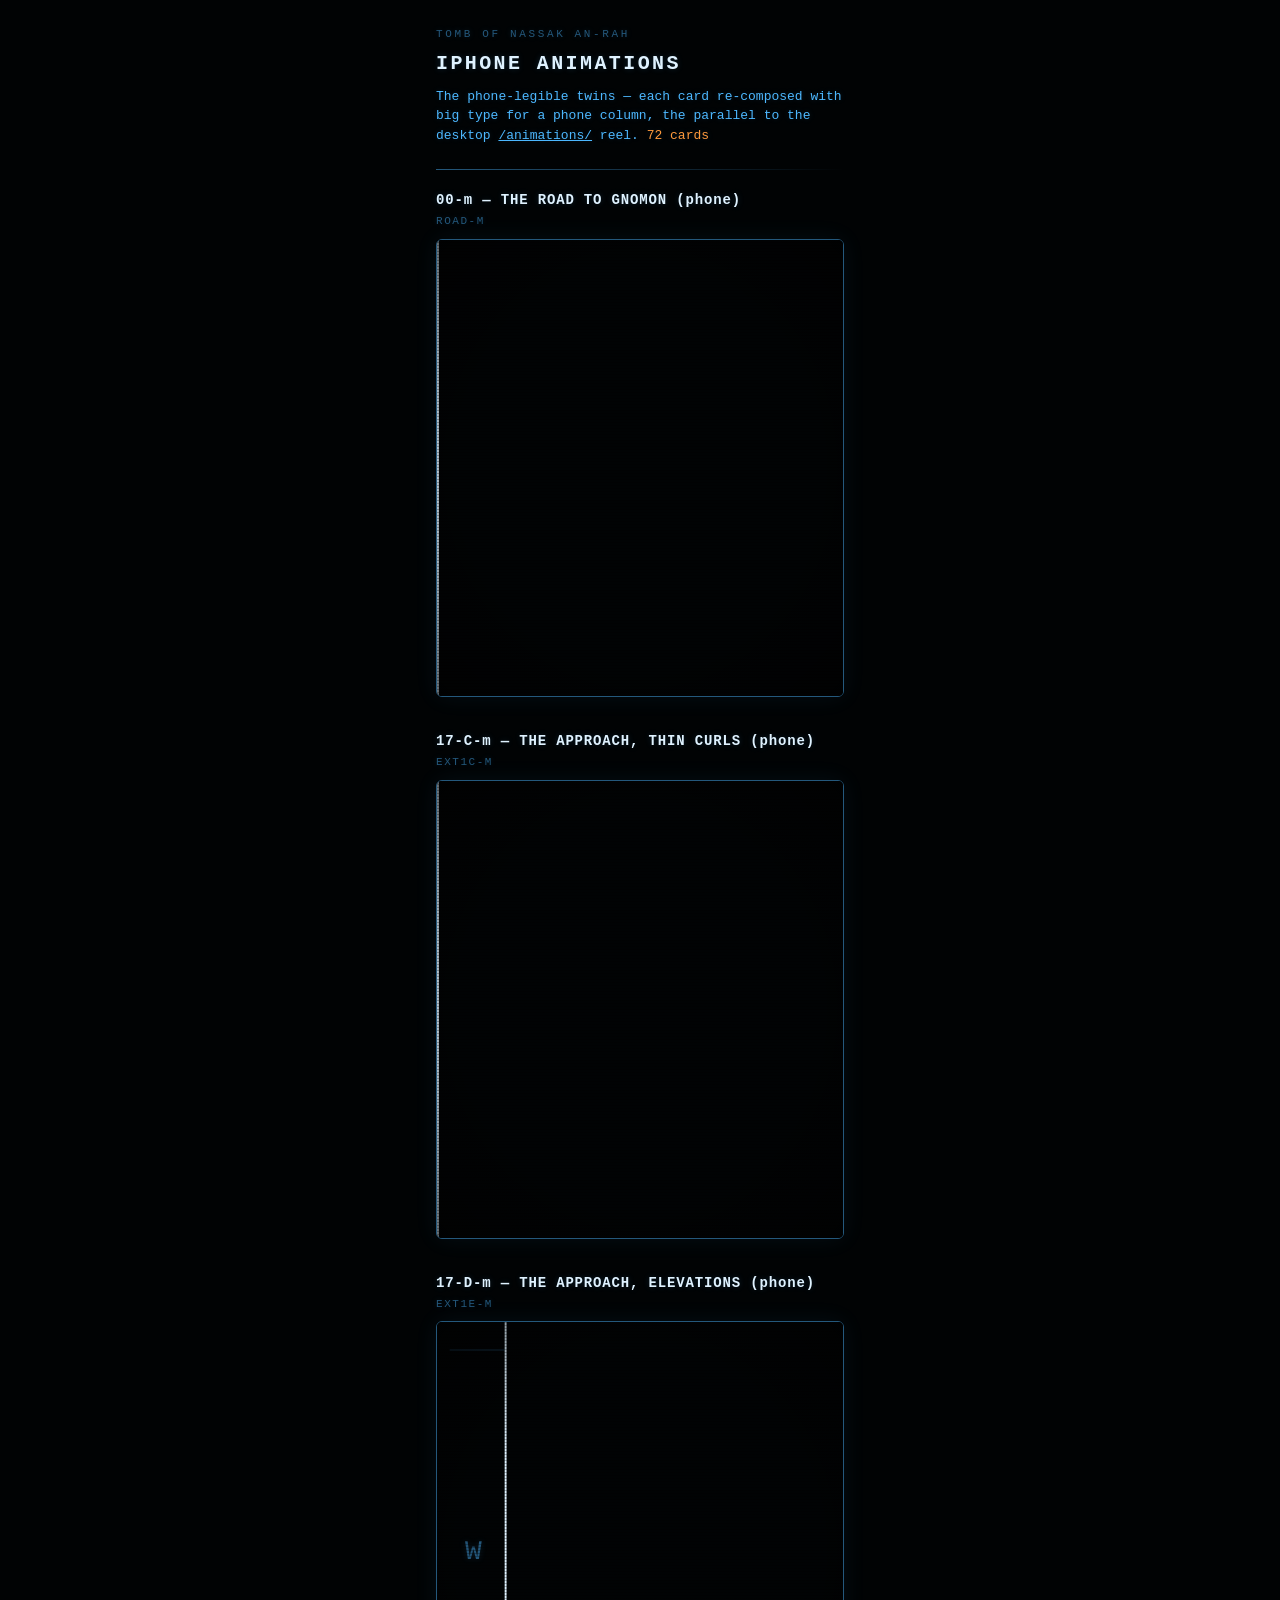
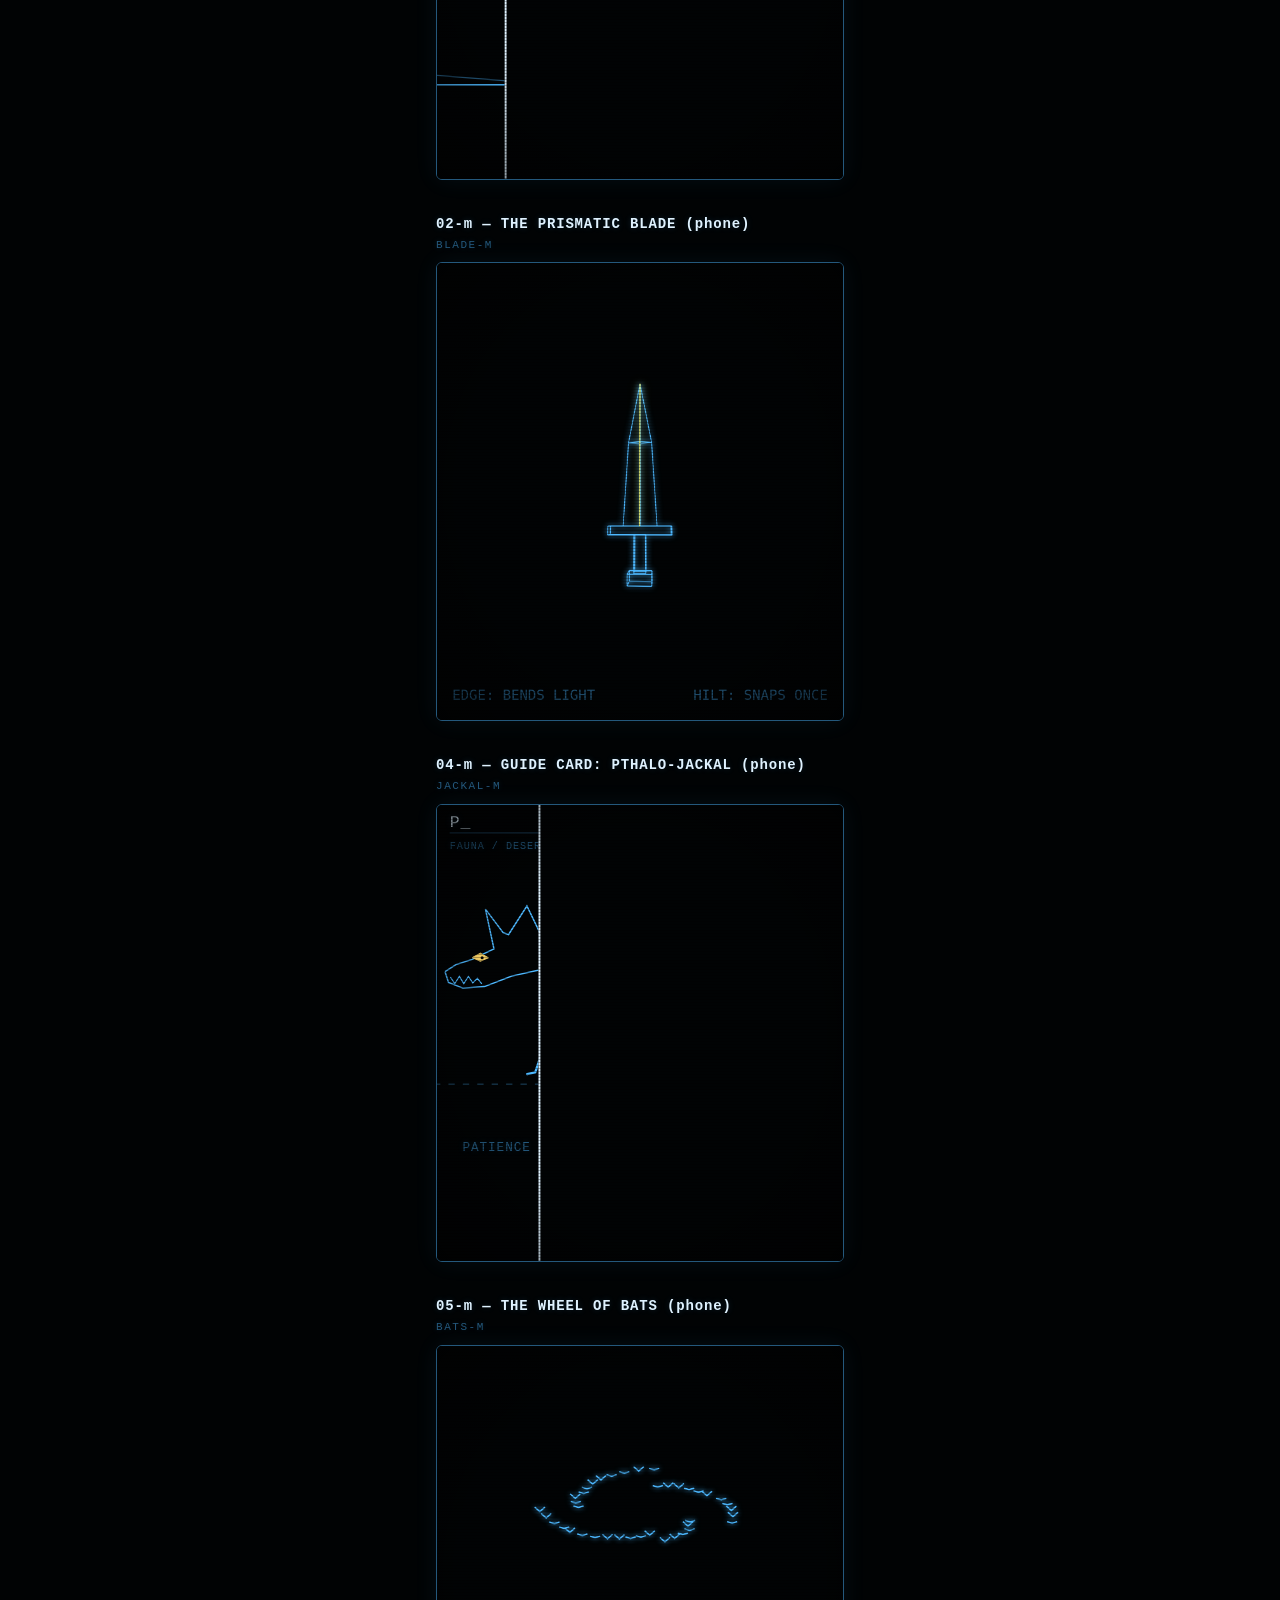
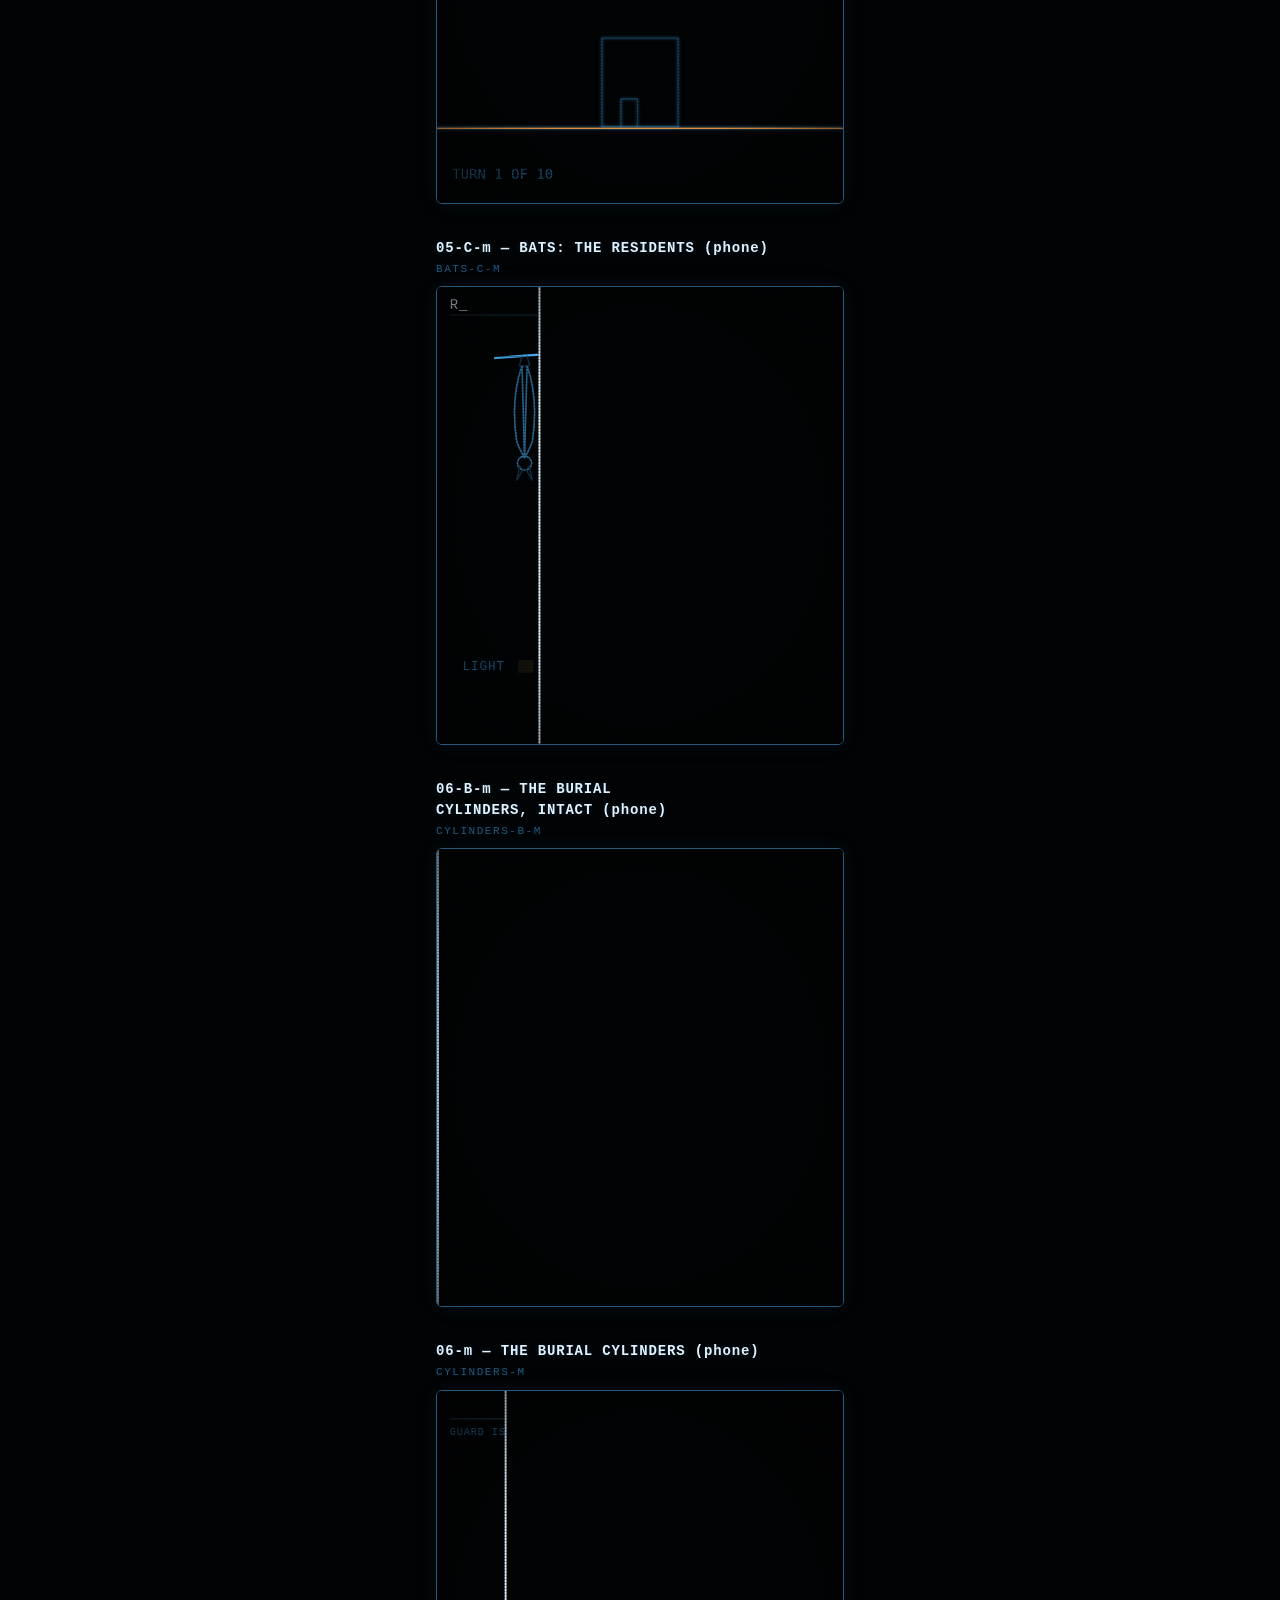
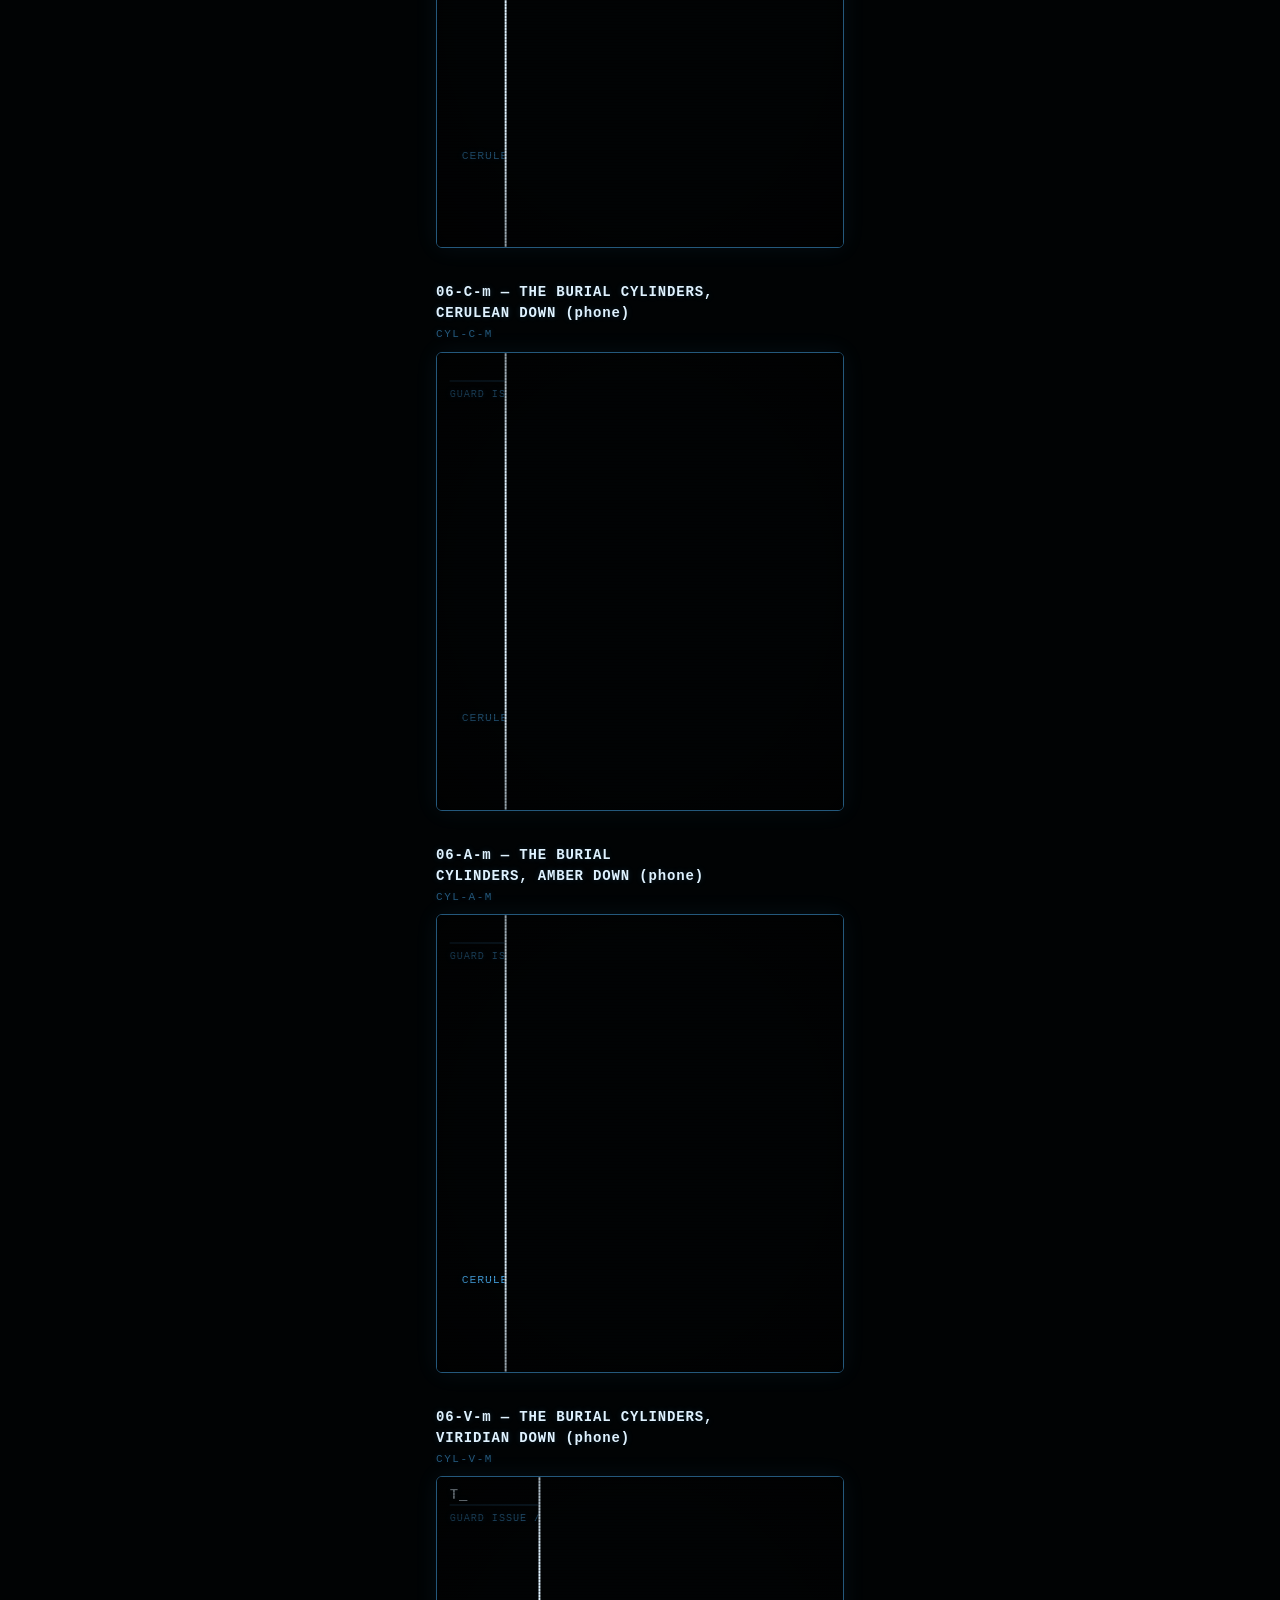
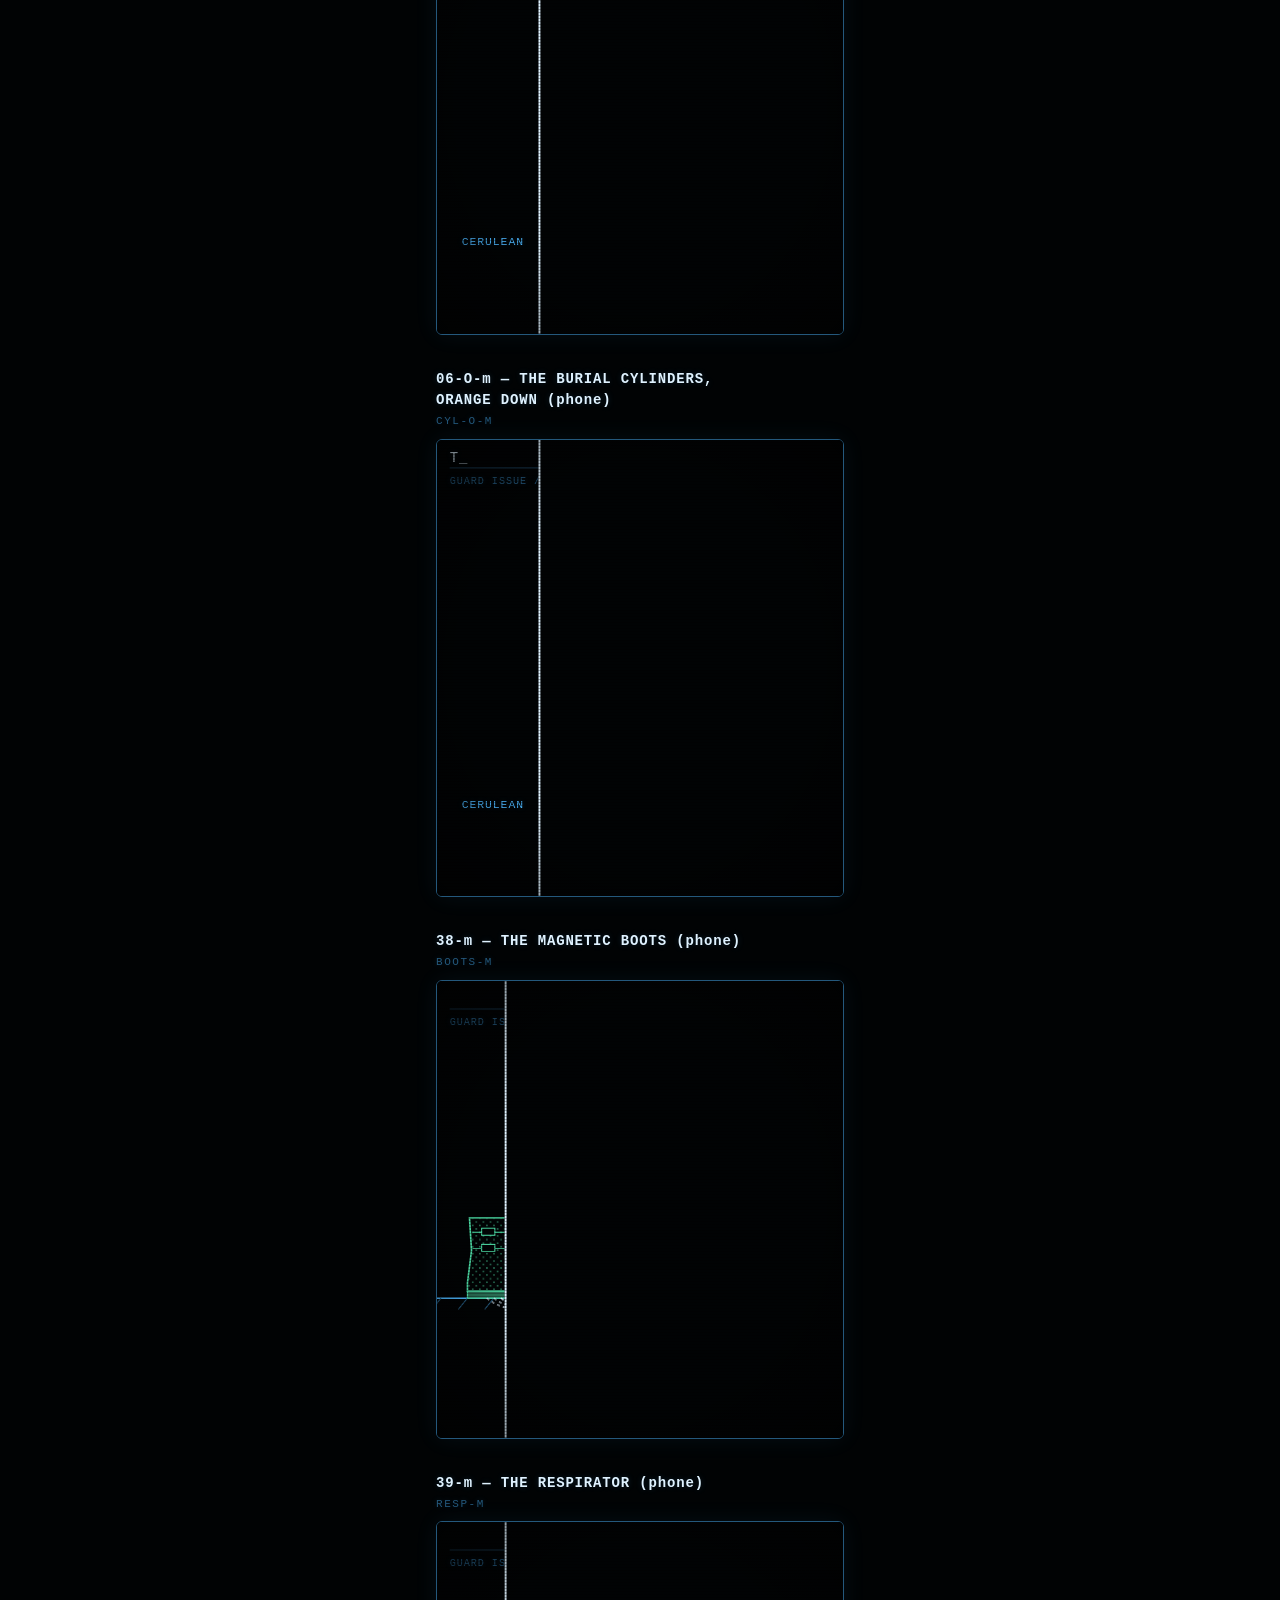
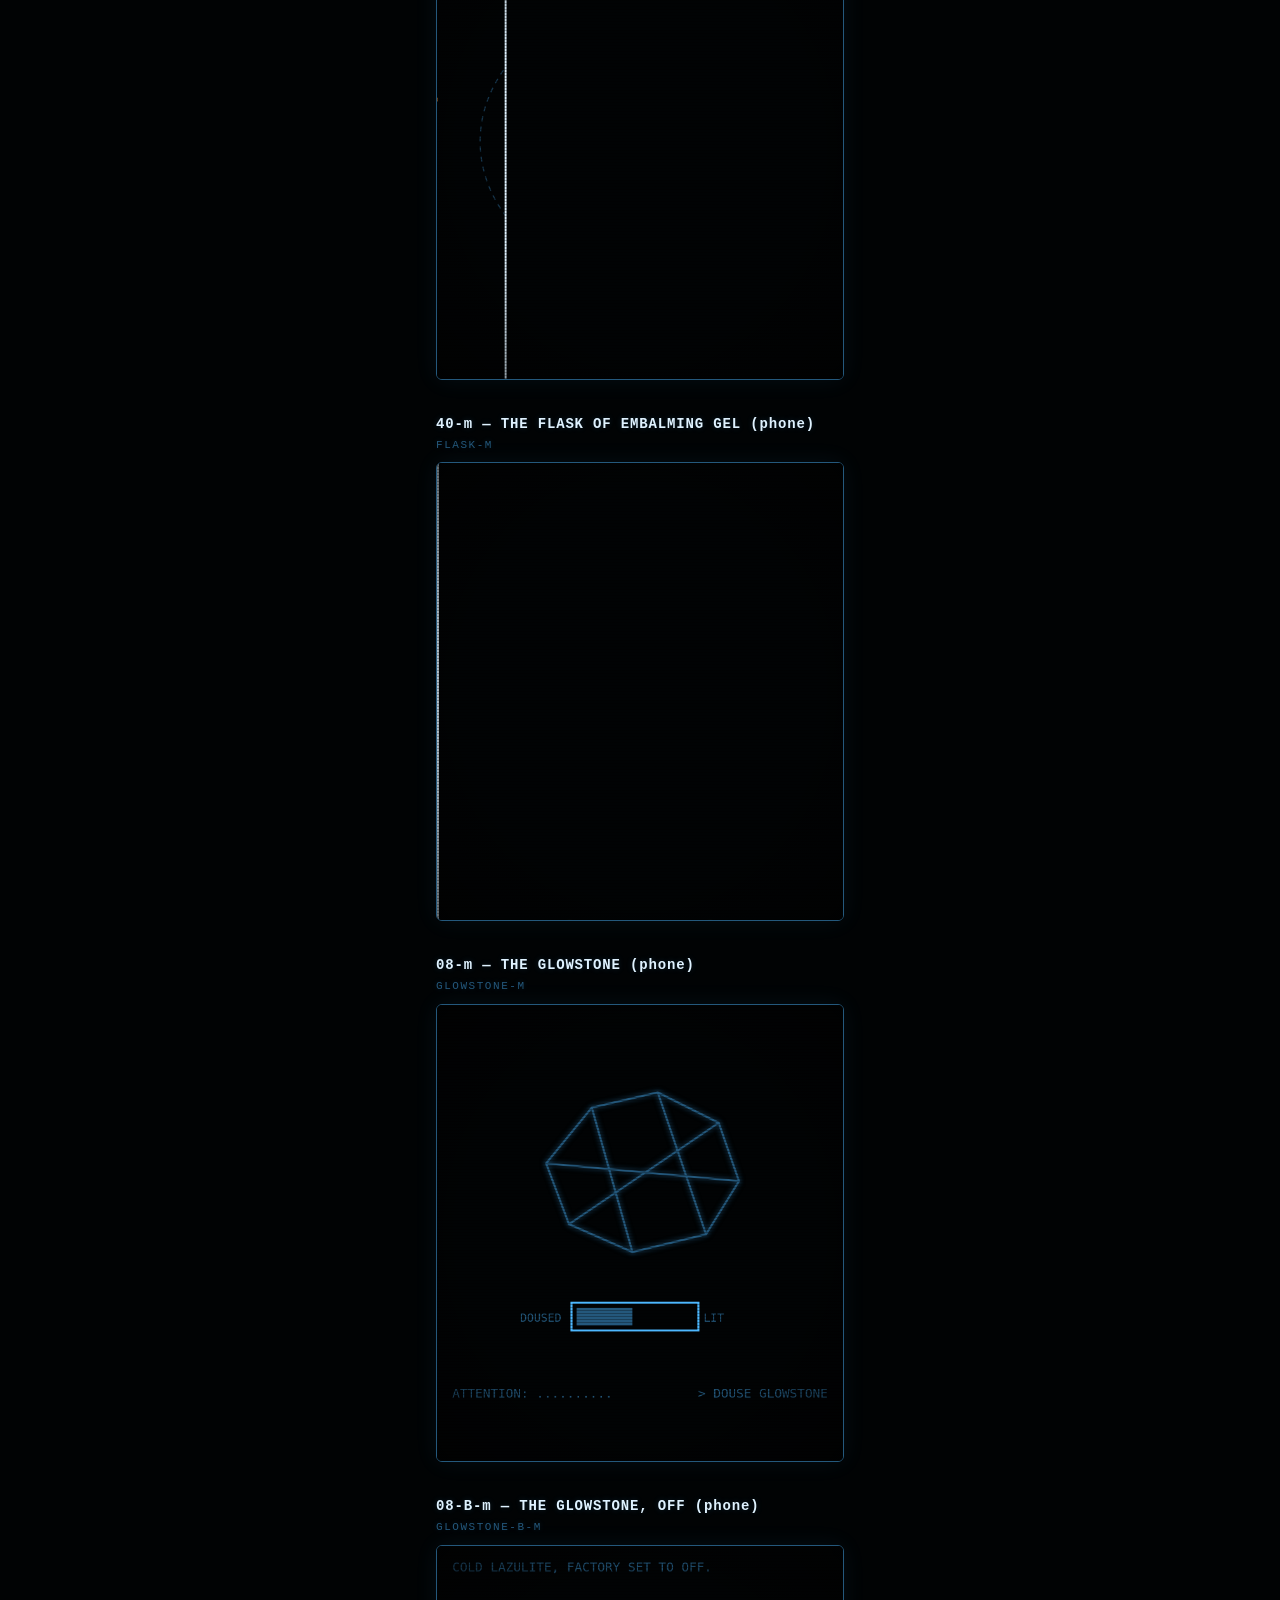
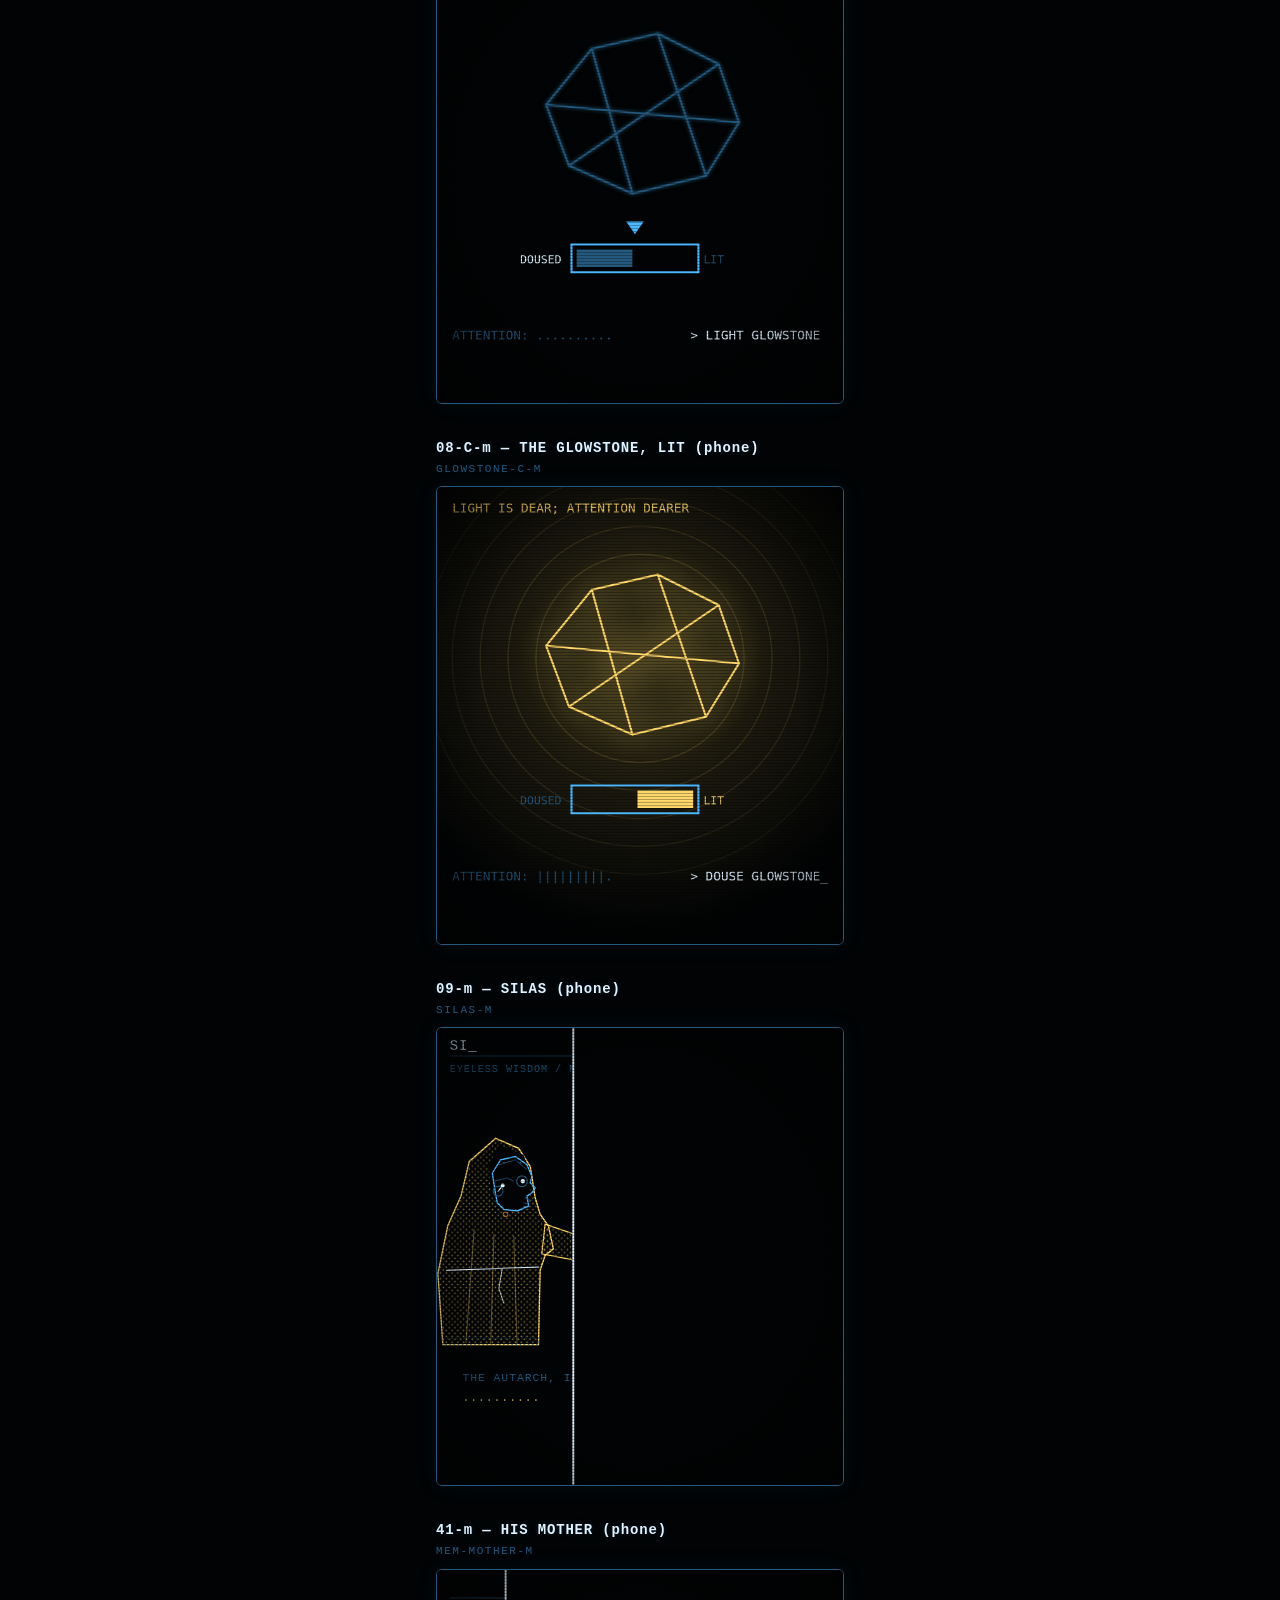
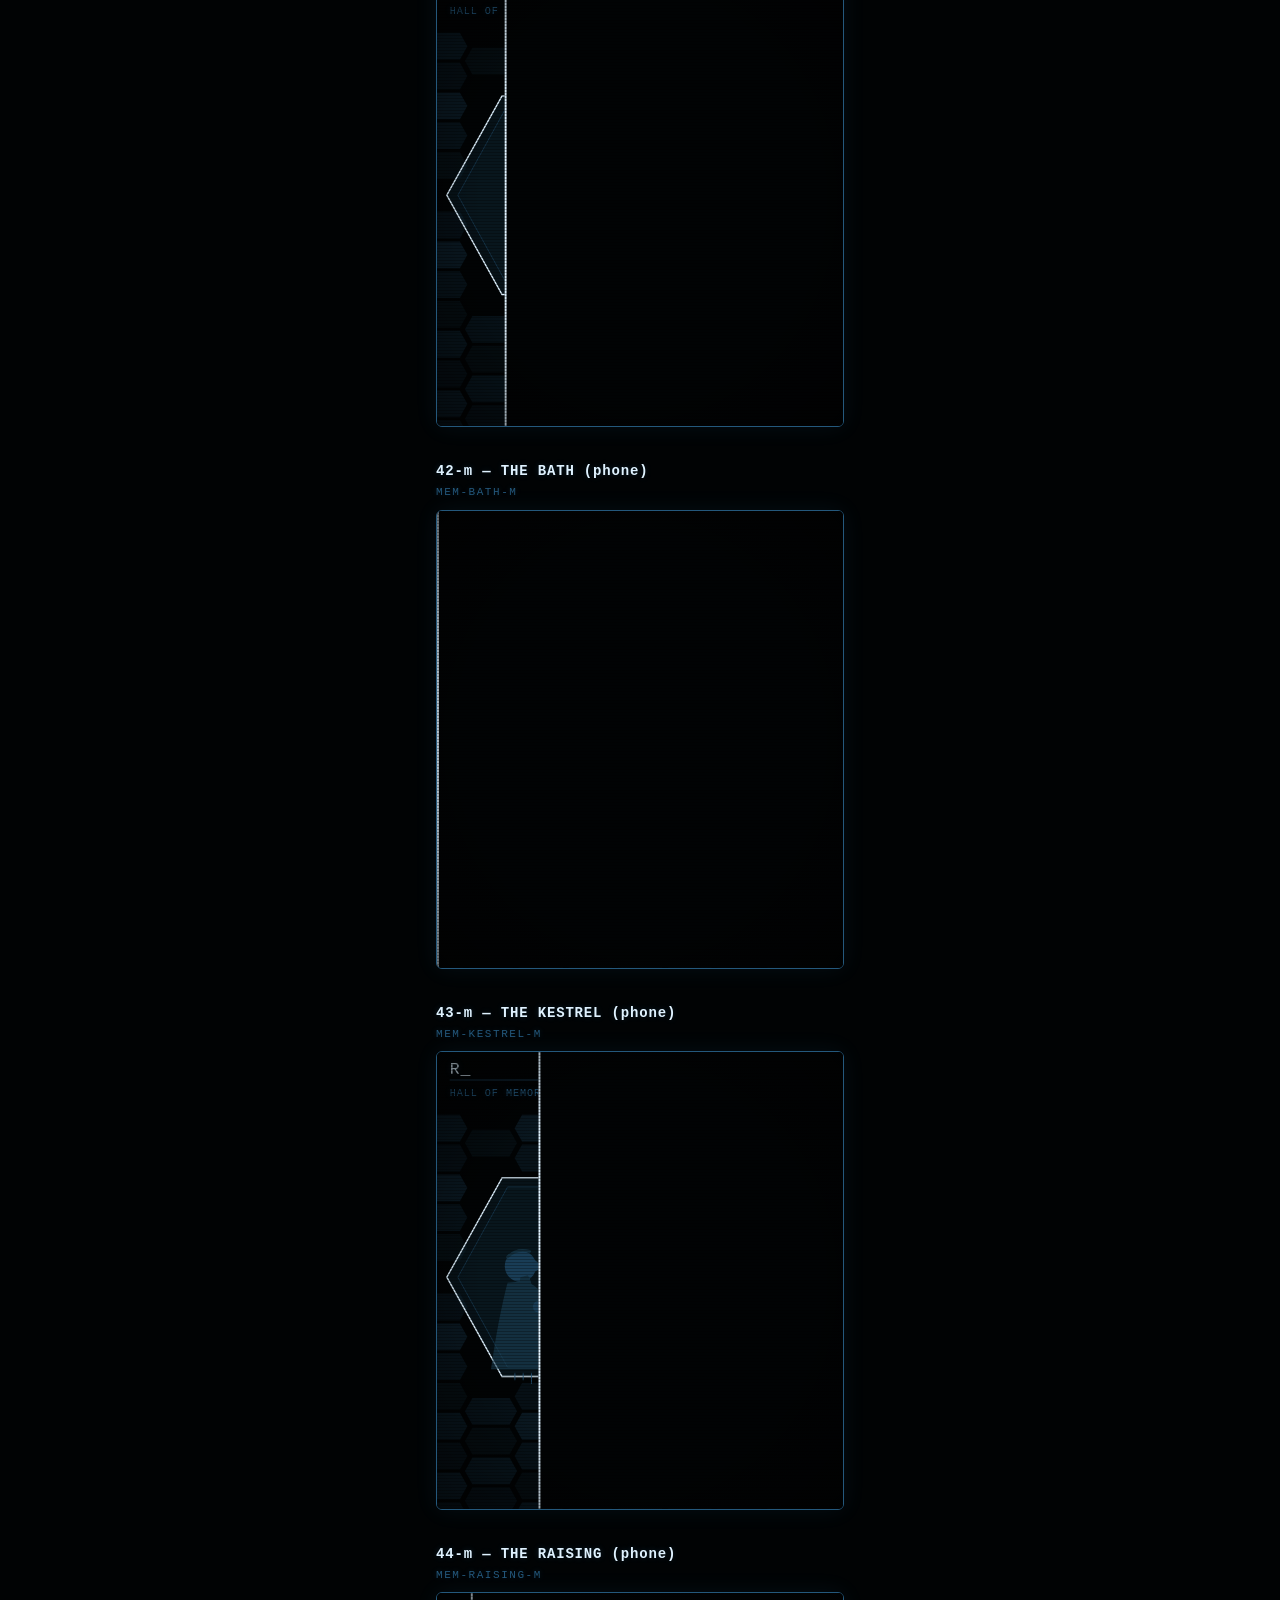
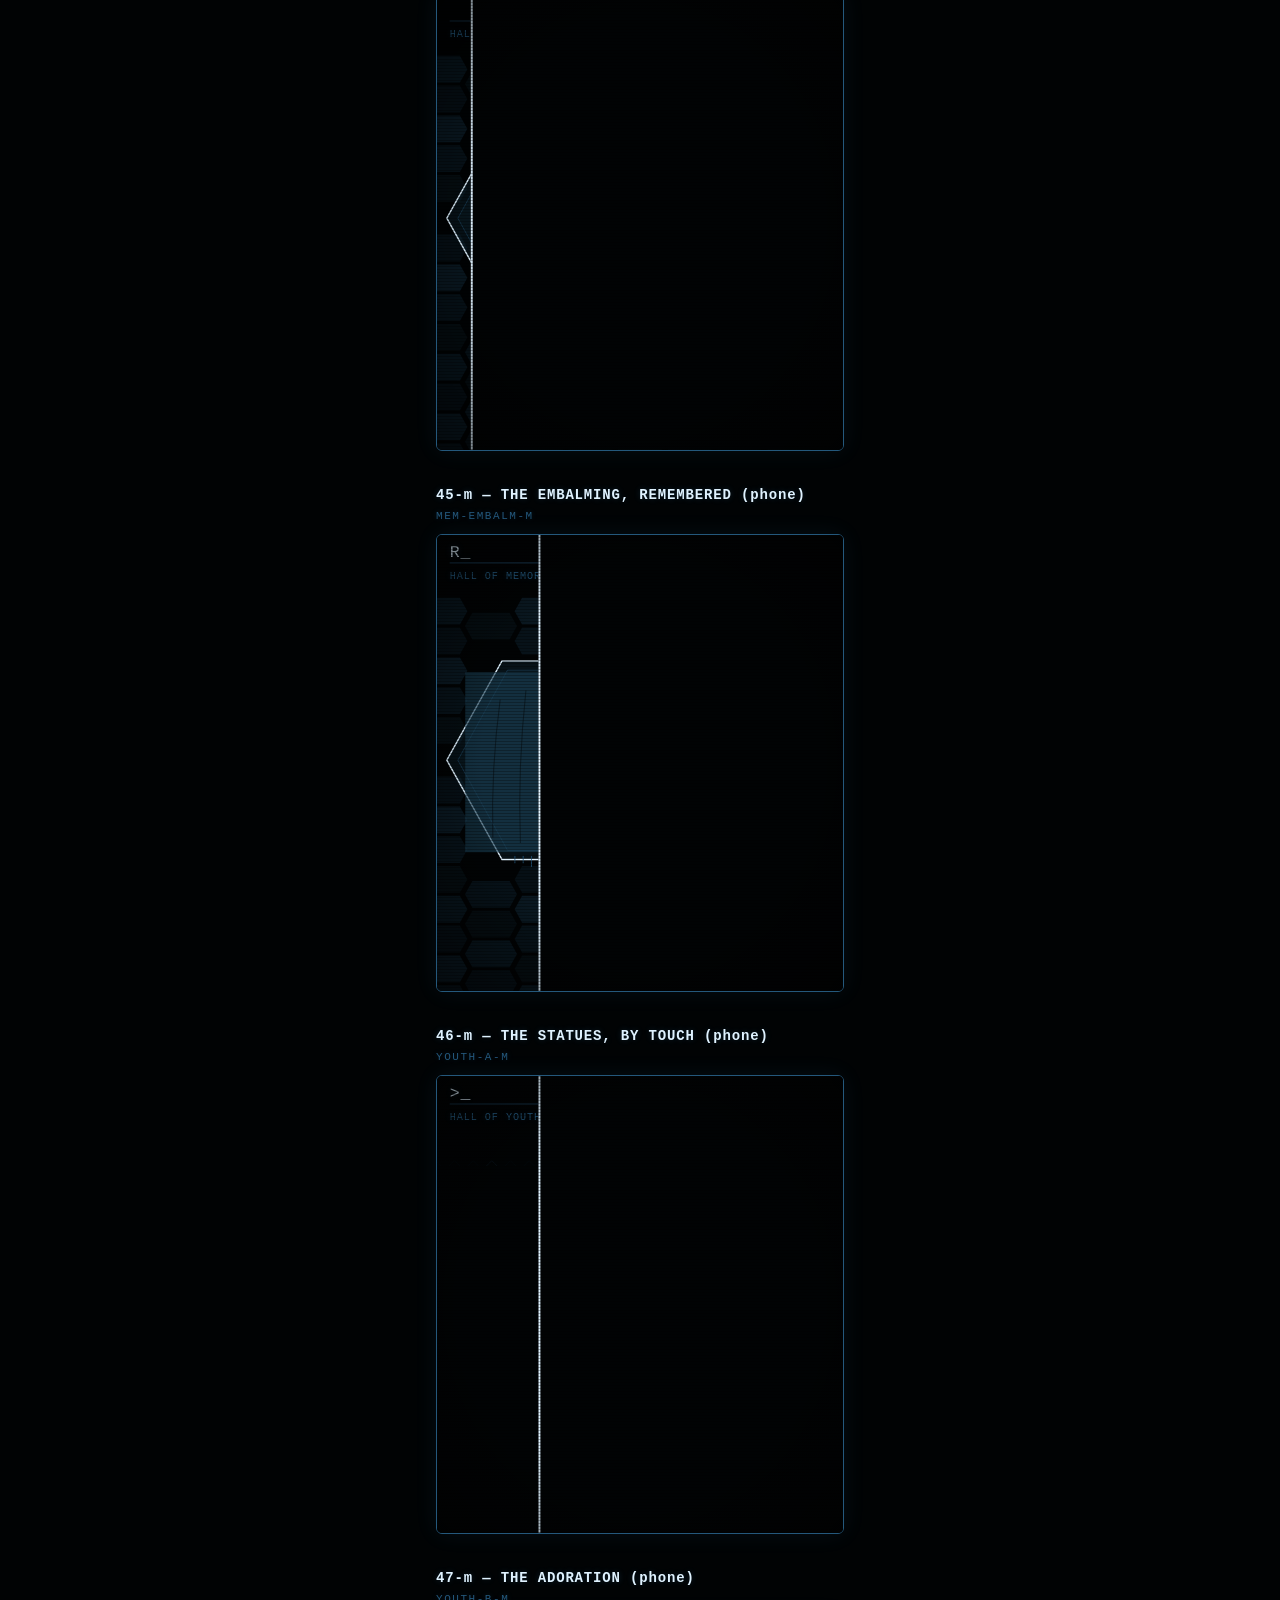
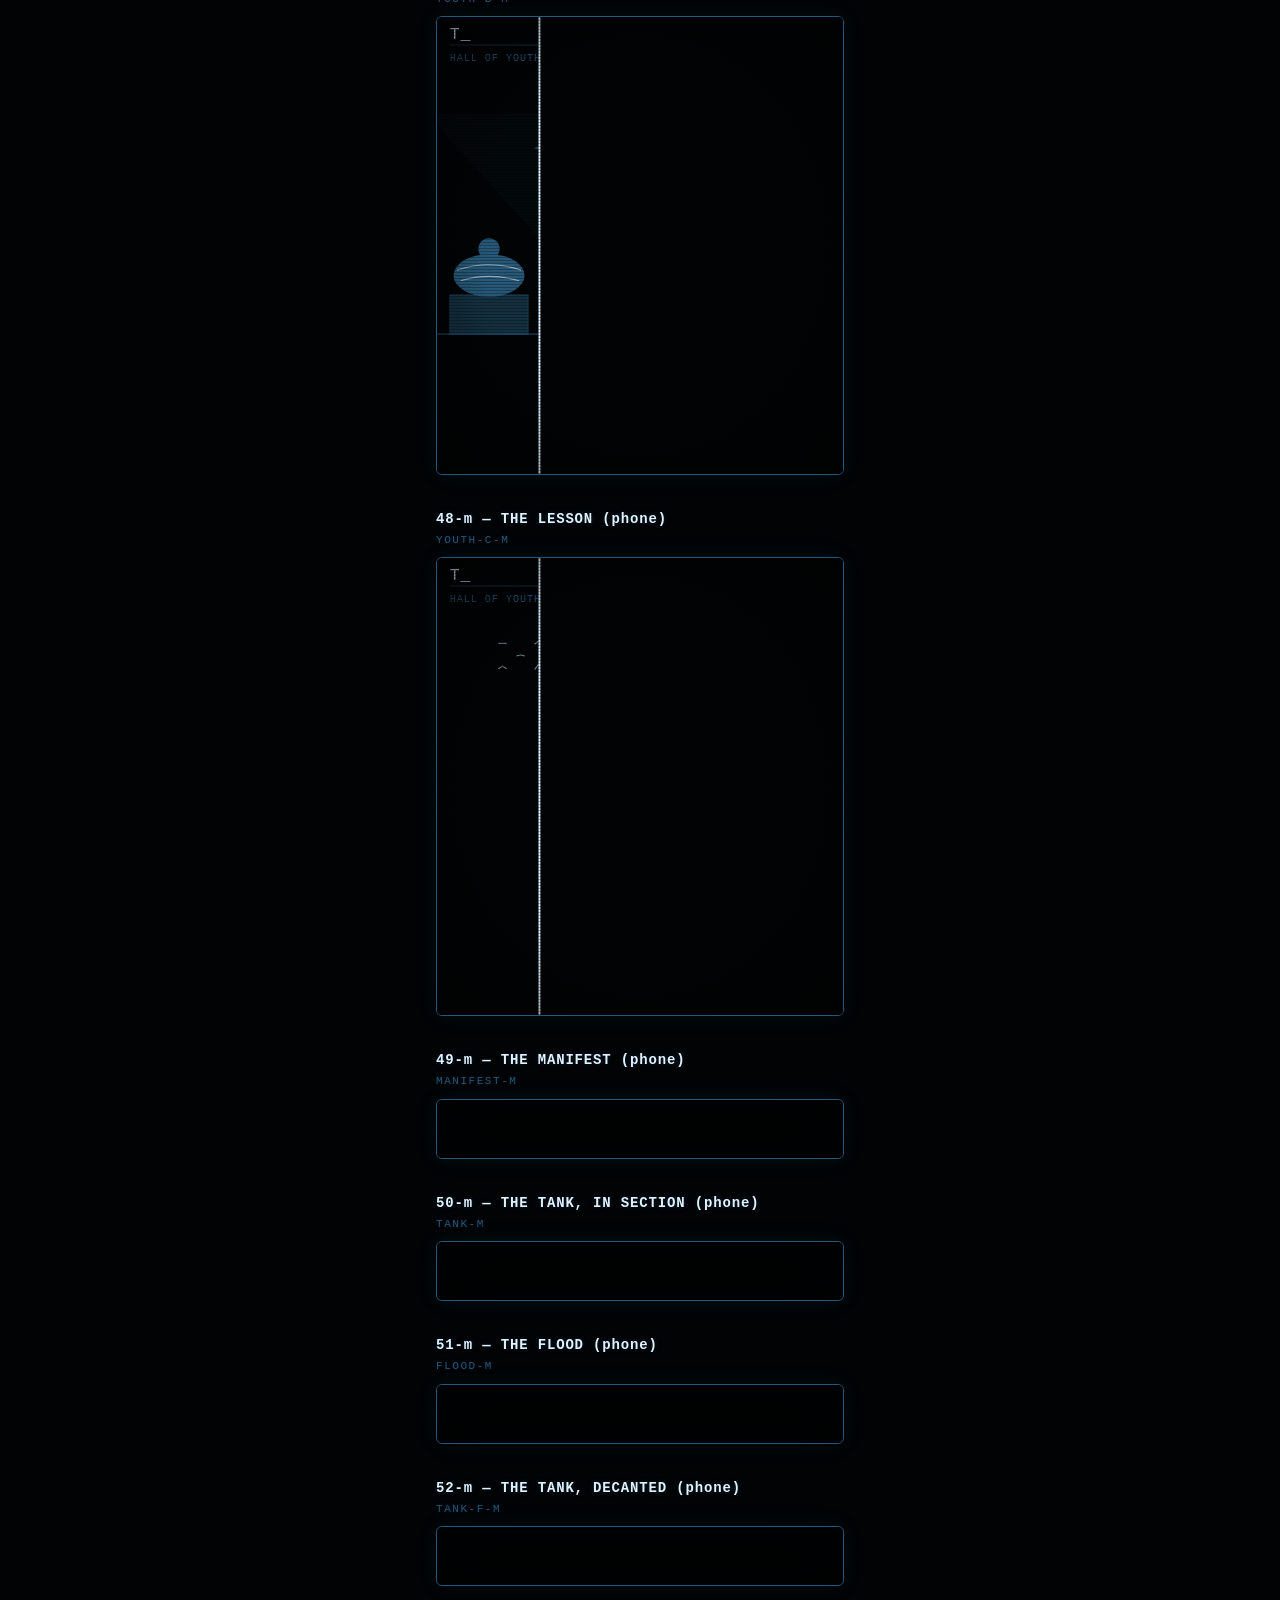
==== commit 99fe869e: "deploy: dda0131 from agent-sandbox Co-Authored-By: Claude Fable 5 <noreply@anthropic.com>" ====
--- a/animations-iphone/index.html
+++ b/animations-iphone/index.html
@@ -84,7 +84,7 @@
    and disconnected nodes drop off the clock automatically. */
 (() => {
   "use strict";
-  const META = {"autarch": ["svg", 640, 420], "autarch-c": ["svg", 640, 420], "autarch-c-m": ["svg", 640, 720], "autarch-e": ["svg", 640, 420], "autarch-e-m": ["svg", 640, 720], "autarch-m": ["svg", 640, 720], "bats": ["canvas", 640, 300], "bats-c": ["svg", 640, 360], "bats-c-m": ["svg", 640, 720], "bats-m": ["canvas", 640, 720], "blade": ["canvas", 640, 360], "blade-m": ["canvas", 640, 720], "boots": ["svg", 640, 360], "boots-m": ["svg", 640, 720], "canopic-c": ["svg", 640, 400], "centipede": ["svg", 640, 360], "centipede-m": ["svg", 640, 720], "chimney-f": ["svg", 640, 360], "chimney-f-m": ["svg", 640, 720], "chimney-g": ["svg", 640, 360], "chimney-g-m": ["svg", 640, 720], "chimney-h": ["svg", 640, 360], "chimney-h-m": ["svg", 640, 720], "core": ["svg", 640, 360], "critch": ["svg", 640, 360], "cyl-a": ["svg", 640, 400], "cyl-a-m": ["svg", 640, 720], "cyl-c": ["svg", 640, 400], "cyl-c-m": ["svg", 640, 720], "cyl-o": ["svg", 640, 400], "cyl-o-m": ["svg", 640, 720], "cyl-v": ["svg", 640, 400], "cyl-v-m": ["svg", 640, 720], "cylinders": ["svg", 640, 400], "cylinders-b": ["svg", 640, 400], "cylinders-b-m": ["svg", 640, 720], "cylinders-m": ["svg", 640, 720], "dagger": ["svg", 640, 360], "epitaph": ["svg", 640, 400], "epitaph-m": ["svg", 640, 720], "ext1c": ["svg", 640, 400], "ext1c-m": ["svg", 640, 720], "ext1e": ["svg", 640, 400], "ext1e-m": ["svg", 640, 720], "flask": ["svg", 640, 360], "flask-m": ["svg", 640, 720], "flood": ["svg", 640, 360], "flood-m": ["svg", 640, 720], "fungus": ["svg", 640, 360], "fungus-m": ["svg", 640, 720], "glowstone": ["canvas", 640, 300], "glowstone-b": ["canvas", 640, 300], "glowstone-b-m": ["canvas", 640, 720], "glowstone-c": ["canvas", 640, 300], "glowstone-c-m": ["canvas", 640, 720], "glowstone-m": ["canvas", 640, 720], "guts-a": ["svg", 640, 360], "guts-b": ["svg", 640, 360], "guts-c": ["svg", 640, 360], "guts-lash": ["svg", 640, 360], "hound": ["svg", 640, 360], "hound-m": ["svg", 640, 720], "jackal": ["svg", 640, 360], "jackal-m": ["svg", 640, 720], "jar-baboon": ["svg", 640, 300], "jar-falcon": ["svg", 640, 300], "jar-falcon-m": ["svg", 640, 720], "jar-human": ["svg", 640, 300], "jar-jackal": ["svg", 640, 300], "jar-jackal-m": ["svg", 640, 720], "jar-mantis": ["svg", 640, 300], "jar-mantis-m": ["svg", 640, 720], "manifest": ["svg", 640, 360], "manifest-m": ["svg", 640, 720], "mem-bath": ["svg", 640, 360], "mem-bath-m": ["svg", 640, 720], "mem-embalm": ["svg", 640, 360], "mem-embalm-m": ["svg", 640, 720], "mem-kestrel": ["svg", 640, 360], "mem-kestrel-m": ["svg", 640, 720], "mem-mother": ["svg", 640, 360], "mem-mother-m": ["svg", 640, 720], "mem-raising": ["svg", 640, 360], "mem-raising-m": ["svg", 640, 720], "mystic-b": ["svg", 640, 400], "mystic-b-m": ["svg", 640, 720], "mystic-c": ["svg", 640, 400], "mystic-c-m": ["svg", 640, 720], "mystic-f": ["svg", 640, 400], "mystic-f-m": ["svg", 640, 720], "resp": ["svg", 640, 360], "resp-m": ["svg", 640, 720], "road": ["svg", 640, 400], "road-m": ["svg", 640, 720], "seal": ["svg", 640, 400], "seal-b": ["svg", 640, 400], "seal-b-m": ["svg", 640, 720], "seal-m": ["svg", 640, 720], "shard": ["svg", 640, 360], "silas": ["svg", 640, 400], "silas-m": ["svg", 640, 720], "spawn-a": ["svg", 640, 360], "spawn-b": ["svg", 640, 360], "spawn-c": ["svg", 640, 360], "sphere-b": ["svg", 640, 420], "sphere-b-m": ["svg", 640, 720], "sphere-d": ["svg", 640, 420], "sphere-d-m": ["svg", 640, 720], "sphere-e": ["svg", 640, 420], "sphere-e-m": ["svg", 640, 720], "sphere-f": ["svg", 640, 420], "sphere-f-m": ["svg", 640, 720], "tank": ["svg", 640, 360], "tank-f": ["svg", 640, 360], "tank-f-m": ["svg", 640, 720], "tank-m": ["svg", 640, 720], "tesseract": ["canvas", 640, 360], "tesseract-m": ["canvas", 640, 720], "tesseract-u": ["canvas", 640, 360], "tesseract-u-m": ["canvas", 640, 720], "ulfire": ["svg", 640, 360], "ulfire-u": ["svg", 640, 360], "wagon": ["svg", 640, 360], "youth-a": ["svg", 640, 360], "youth-a-m": ["svg", 640, 720], "youth-b": ["svg", 640, 360], "youth-b-m": ["svg", 640, 720], "youth-c": ["svg", 640, 360], "youth-c-m": ["svg", 640, 720], "youth-d": ["svg", 640, 360], "youth-d-m": ["svg", 640, 720], "zoxen": ["svg", 640, 360], "zoxen-b": ["svg", 640, 360]};
+  const META = {"autarch": ["svg", 640, 420], "autarch-c": ["svg", 640, 420], "autarch-c-m": ["svg", 640, 720], "autarch-e": ["svg", 640, 420], "autarch-e-m": ["svg", 640, 720], "autarch-m": ["svg", 640, 720], "bats": ["canvas", 640, 300], "bats-c": ["svg", 640, 360], "bats-c-m": ["svg", 640, 720], "bats-m": ["canvas", 640, 720], "blade": ["canvas", 640, 360], "blade-m": ["canvas", 640, 720], "boots": ["svg", 640, 360], "boots-m": ["svg", 640, 720], "canopic-c": ["svg", 640, 400], "centipede": ["svg", 640, 360], "centipede-m": ["svg", 640, 720], "chimney-f": ["svg", 640, 360], "chimney-f-m": ["svg", 640, 720], "chimney-g": ["svg", 640, 360], "chimney-g-m": ["svg", 640, 720], "chimney-h": ["svg", 640, 360], "chimney-h-m": ["svg", 640, 720], "core": ["svg", 640, 360], "core-m": ["svg", 640, 720], "critch": ["svg", 640, 360], "critch-m": ["svg", 640, 720], "cyl-a": ["svg", 640, 400], "cyl-a-m": ["svg", 640, 720], "cyl-c": ["svg", 640, 400], "cyl-c-m": ["svg", 640, 720], "cyl-o": ["svg", 640, 400], "cyl-o-m": ["svg", 640, 720], "cyl-v": ["svg", 640, 400], "cyl-v-m": ["svg", 640, 720], "cylinders": ["svg", 640, 400], "cylinders-b": ["svg", 640, 400], "cylinders-b-m": ["svg", 640, 720], "cylinders-m": ["svg", 640, 720], "dagger": ["svg", 640, 360], "dagger-m": ["svg", 640, 720], "epitaph": ["svg", 640, 400], "epitaph-m": ["svg", 640, 720], "ext1c": ["svg", 640, 400], "ext1c-m": ["svg", 640, 720], "ext1e": ["svg", 640, 400], "ext1e-m": ["svg", 640, 720], "flask": ["svg", 640, 360], "flask-m": ["svg", 640, 720], "flood": ["svg", 640, 360], "flood-m": ["svg", 640, 720], "fungus": ["svg", 640, 360], "fungus-m": ["svg", 640, 720], "glowstone": ["canvas", 640, 300], "glowstone-b": ["canvas", 640, 300], "glowstone-b-m": ["canvas", 640, 720], "glowstone-c": ["canvas", 640, 300], "glowstone-c-m": ["canvas", 640, 720], "glowstone-m": ["canvas", 640, 720], "guts-a": ["svg", 640, 360], "guts-a-m": ["svg", 640, 720], "guts-b": ["svg", 640, 360], "guts-b-m": ["svg", 640, 720], "guts-c": ["svg", 640, 360], "guts-c-m": ["svg", 640, 720], "guts-lash": ["svg", 640, 360], "guts-lash-m": ["svg", 640, 720], "hound": ["svg", 640, 360], "hound-m": ["svg", 640, 720], "jackal": ["svg", 640, 360], "jackal-m": ["svg", 640, 720], "jar-baboon": ["svg", 640, 300], "jar-falcon": ["svg", 640, 300], "jar-falcon-m": ["svg", 640, 720], "jar-human": ["svg", 640, 300], "jar-jackal": ["svg", 640, 300], "jar-jackal-m": ["svg", 640, 720], "jar-mantis": ["svg", 640, 300], "jar-mantis-m": ["svg", 640, 720], "manifest": ["svg", 640, 360], "manifest-m": ["svg", 640, 720], "mem-bath": ["svg", 640, 360], "mem-bath-m": ["svg", 640, 720], "mem-embalm": ["svg", 640, 360], "mem-embalm-m": ["svg", 640, 720], "mem-kestrel": ["svg", 640, 360], "mem-kestrel-m": ["svg", 640, 720], "mem-mother": ["svg", 640, 360], "mem-mother-m": ["svg", 640, 720], "mem-raising": ["svg", 640, 360], "mem-raising-m": ["svg", 640, 720], "mystic-b": ["svg", 640, 400], "mystic-b-m": ["svg", 640, 720], "mystic-c": ["svg", 640, 400], "mystic-c-m": ["svg", 640, 720], "mystic-f": ["svg", 640, 400], "mystic-f-m": ["svg", 640, 720], "resp": ["svg", 640, 360], "resp-m": ["svg", 640, 720], "road": ["svg", 640, 400], "road-m": ["svg", 640, 720], "seal": ["svg", 640, 400], "seal-b": ["svg", 640, 400], "seal-b-m": ["svg", 640, 720], "seal-m": ["svg", 640, 720], "shard": ["svg", 640, 360], "shard-m": ["svg", 640, 720], "silas": ["svg", 640, 400], "silas-m": ["svg", 640, 720], "spawn-a": ["svg", 640, 360], "spawn-a-m": ["svg", 640, 720], "spawn-b": ["svg", 640, 360], "spawn-b-m": ["svg", 640, 720], "spawn-c": ["svg", 640, 360], "spawn-c-m": ["svg", 640, 720], "sphere-b": ["svg", 640, 420], "sphere-b-m": ["svg", 640, 720], "sphere-d": ["svg", 640, 420], "sphere-d-m": ["svg", 640, 720], "sphere-e": ["svg", 640, 420], "sphere-e-m": ["svg", 640, 720], "sphere-f": ["svg", 640, 420], "sphere-f-m": ["svg", 640, 720], "tank": ["svg", 640, 360], "tank-f": ["svg", 640, 360], "tank-f-m": ["svg", 640, 720], "tank-m": ["svg", 640, 720], "tesseract": ["canvas", 640, 360], "tesseract-m": ["canvas", 640, 720], "tesseract-u": ["canvas", 640, 360], "tesseract-u-m": ["canvas", 640, 720], "ulfire": ["svg", 640, 360], "ulfire-m": ["svg", 640, 720], "ulfire-u": ["svg", 640, 360], "ulfire-u-m": ["svg", 640, 720], "wagon": ["svg", 640, 360], "youth-a": ["svg", 640, 360], "youth-a-m": ["svg", 640, 720], "youth-b": ["svg", 640, 360], "youth-b-m": ["svg", 640, 720], "youth-c": ["svg", 640, 360], "youth-c-m": ["svg", 640, 720], "youth-d": ["svg", 640, 360], "youth-d-m": ["svg", 640, 720], "zoxen": ["svg", 640, 360], "zoxen-b": ["svg", 640, 360], "zoxen-b-m": ["svg", 640, 720], "zoxen-m": ["svg", 640, 720]};
   const FIG = {
     _defs: {}, _uid: 0, _ticks: [], _timer: null, _target: null,
     MAX_LIVE: 3,
@@ -3706,6 +3706,122 @@
     });
   });
 
+  /* ---------------- 31-m: the synth-hunting dagger (phone twin) ---------------- */
+  /* Phone twin of 31, re-hung for portrait: the dagger (verbatim, 1.5x)
+     across the top, the statement beneath it, and the synth downrange
+     BELOW (verbatim rows, 1.15x) -- so the escort's flight runs down the
+     card instead of across. Phase line top-left, coherence bar and
+     wrapped footer below. */
+  FIG._define("dagger-m", "svg", function (svg) {
+    el(svg, "rect", { x: 0, y: 0, width: 640, height: 720, fill: BG });
+    el(svg, "line", { x1: 20, y1: 44, x2: 620, y2: 44, stroke: PH_DIM });
+    const hdr = label(svg, 20, 34, 26, PH_BRIGHT);
+    const cls = label(svg, 20, 70, 16, PH_DIM);
+    cls.textContent = "EXOTICA / WEAPONS-GRADE PHILOSOPHY";
+    const phase = label(svg, 20, 116, 18, FUNGUS);
+    // the dagger MACHINED: faceted blade, hex pommel, point right
+    const blade = el(svg, "g", { transform: "translate(270 210) scale(1.5)" });
+    el(blade, "polygon", { points: "0,-11 118,-7 160,0 118,7 0,11",
+      fill: "none", stroke: PH, "stroke-width": 1.8 });
+    el(blade, "line", { x1: 8, y1: 0, x2: 146, y2: 0, stroke: PH_DIM }); // the fuller
+    el(blade, "rect", { x: -16, y: -21, width: 16, height: 42, fill: "none",
+      stroke: PH, "stroke-width": 1.6 });                    // crossguard
+    el(blade, "polygon", { points: "-16,-9 -64,-8 -72,0 -64,8 -16,9",
+      fill: "none", stroke: PH, "stroke-width": 1.5 });      // grip, full-handed
+    el(blade, "polygon", { points: "-72,0 -82,-8 -94,0 -82,8",
+      fill: "none", stroke: PH, "stroke-width": 1.5 });      // hex pommel
+    const hot = el(blade, "polygon", { points: "0,-11 118,-7 160,0 118,7 0,11",
+      fill: "none", stroke: FUNGUS, "stroke-width": 1.2, opacity: 0 });
+    // the argument's escort, at canvas level: glyphs that ring the blade
+    // when the paradox deploys, then fly DOWN the card to ring the synth
+    const ORB_LOGIC = "∀∃∧∨¬→⊢≡", ORB_GLITCH = "▓▒░█╳╪≠∅";
+    const orbit = Array.from({ length: 8 }, () => label(svg, 0, 0, 16, FUNGUS));
+    // the statement, assembling beneath the blade
+    const stmt = label(svg, 320, 300, 18, PH_BRIGHT); stmt.setAttribute("text-anchor", "middle");
+    // the synth downrange (below): verbatim rows inside SG
+    const SG = el(svg, "g", { transform: "translate(-175 233) scale(1.15)" });
+    const SY = 430, rows = [];
+    for (let i = 0; i < 10; i++) {
+      const g = el(SG, "g", {});
+      rows.push(g);
+    }
+    const rowSeg = (g, d) => el(g, "path", { fill: "none", stroke: PH, "stroke-width": 1.5, d });
+    rowSeg(rows[0], `M ${SY - 10} 96 Q ${SY} 84 ${SY + 10} 96`);          // crown
+    rowSeg(rows[1], `M ${SY - 12} 108 L ${SY + 12} 108 M ${SY - 5} 102 L ${SY + 5} 102`);
+    rowSeg(rows[2], `M ${SY - 9} 120 L ${SY - 11} 130 M ${SY + 9} 120 L ${SY + 11} 130`);
+    rowSeg(rows[3], `M ${SY - 12} 142 L ${SY + 12} 142`);                 // shoulders
+    rowSeg(rows[4], `M ${SY - 14} 160 L ${SY + 14} 160 M ${SY - 13} 152 L ${SY + 13} 152`);
+    rowSeg(rows[5], `M ${SY - 15} 178 L ${SY + 15} 178`);
+    rowSeg(rows[6], `M ${SY - 15} 196 L ${SY + 15} 196`);
+    rowSeg(rows[7], `M ${SY - 14} 214 L ${SY + 14} 214`);
+    rowSeg(rows[8], `M ${SY - 12} 232 L ${SY - 10} 252 M ${SY + 12} 232 L ${SY + 10} 252`);
+    rowSeg(rows[9], `M ${SY - 12} 262 L ${SY - 12} 276 M ${SY + 12} 262 L ${SY + 12} 276`);
+    const GLITCH = "▓▒░█▚▞╳╪≠∅◊⌇";
+    const debris = Array.from({ length: 8 }, () => {
+      const n = label(SG, 0, 0, 11, FUNGUS); n.setAttribute("opacity", 0); return n;
+    });
+    label(svg, 40, 612, 18, PH_DIM).textContent = "TARGET COHERENCE";
+    const cbar = el(svg, "rect", { x: 260, y: 598, height: 16, fill: PH,
+      "fill-opacity": .6 });
+    const foot1 = label(svg, 320, 648, 22, FUNGUS); foot1.setAttribute("text-anchor", "middle");
+    const foot2 = label(svg, 320, 680, 22, FUNGUS); foot2.setAttribute("text-anchor", "middle");
+    const doWipe = wipe(svg, 640, 720, 2, 12);
+    clock(t => {
+      const T = t % 210;
+      doWipe(T);
+      typeOn(hdr, "THE SYNTH-HUNTING DAGGER", T, 4, 1.4);
+      const LOGIC = "∀x: SYNTH(x) → OBEY(x)";
+      const PARA = "OBEY(x) → ¬OBEY(x)  ⊢ ⊥";
+      if (T < 90) {
+        phase.textContent = "PHASE ONE: LOGIC";
+        stmt.setAttribute("fill", PH_BRIGHT);
+        typeOn(stmt, LOGIC, T, 16, 1.2);
+        hot.setAttribute("opacity", 0);
+      } else if (T < 130) {
+        phase.textContent = "PHASE TWO: PARADOX";
+        stmt.setAttribute("fill", FUNGUS);
+        typeOn(stmt, PARA, T, 92, 1.5);
+        hot.setAttribute("opacity", (t % 4) < 2 ? .9 : .3);
+      } else {
+        phase.textContent = "PHASE THREE: GLITCH";
+        stmt.setAttribute("fill", FUNGUS);
+        stmt.textContent = PARA;
+        hot.setAttribute("opacity", (t % 2) ? .9 : .4);
+      }
+      const glitch = T >= 130;
+      // paradox: ring the blade; glitch: the ring flies DOWN to the target
+      const flyK = T < 130 ? 0 : Math.min(1, (T - 130) / 12);
+      const ocx = 320, ocy = 210 + 240 * flyK;               // blade -> synth centre
+      const orx = 165 - 80 * flyK, ory = 68 + 65 * flyK;
+      orbit.forEach((n, i) => {
+        if (T < 92) { n.setAttribute("opacity", 0); return; }
+        const a = i * Math.PI / 4 + t * (T < 130 ? .09 : .16);
+        n.setAttribute("x", ocx + Math.cos(a) * orx);
+        n.setAttribute("y", ocy + Math.sin(a) * ory);
+        n.textContent = (T < 130 ? ORB_LOGIC : ORB_GLITCH)[(i + Math.floor(t / 3)) % 8];
+        n.setAttribute("opacity", .4 + ((t + i) % 6 < 3 ? .5 : 0));
+      });
+      rows.forEach((g, i) => {
+        const dx = glitch ? (((t * 7 + i * 13) % 5) - 2) * 6 : 0;
+        const drop = glitch && ((t + i * 3) % 11) < 2;
+        g.setAttribute("transform", `translate(${dx} 0)`);
+        g.setAttribute("opacity", drop ? .15 : 1);
+      });
+      debris.forEach((n, j) => {
+        if (!glitch) { n.setAttribute("opacity", 0); return; }
+        const q = ((t * 2 + j * 9) % 24) / 24;
+        n.setAttribute("x", SY - 40 + ((j * 37) % 80));
+        n.setAttribute("y", 100 + q * 180);
+        n.textContent = GLITCH[(Math.floor(t / 2) + j) % GLITCH.length];
+        n.setAttribute("opacity", Math.max(0, .9 - q));
+      });
+      const coh = T < 130 ? 1 : Math.max(0, 1 - (T - 130) / 70);
+      cbar.setAttribute("width", 320 * coh);
+      typeOn(foot1, "IT DOES NOT CUT SYNTHS.", T, 150, 1.6);
+      typeOn(foot2, "IT CONVINCES THEM.", T, 166, 1.6);
+    });
+  });
+
   /* ---------------- 32: the ego-core, formatted ---------------- */
   FIG._define("core", "svg", function (svg) {
     el(svg, "rect", { x: 0, y: 0, width: 640, height: 360, fill: BG });
@@ -3779,6 +3895,89 @@
       });
       typeOn(foot,
         "TEN THOUSAND BANNERS, DELETED TO MAKE ROOM FOR A BATH.", T, 120, 1.8);
+    });
+  });
+
+  /* ---------------- 32-m: the ego-core, formatted (phone twin) ---------------- */
+  /* Phone twin of 32, re-hung for portrait: the spindle in its cradle
+     (verbatim, 1.4x) centred up top, the memory map re-set as a
+     full-width 18px panel beneath it, the 24-sector usage bar below
+     that, footer wrapped big. A data card is mostly type, so the type
+     is re-laid rather than scaled. */
+  FIG._define("core-m", "svg", function (svg) {
+    el(svg, "rect", { x: 0, y: 0, width: 640, height: 720, fill: BG });
+    el(svg, "line", { x1: 20, y1: 44, x2: 620, y2: 44, stroke: PH_DIM });
+    const hdr = label(svg, 20, 34, 22, PH_BRIGHT);
+    const cls = label(svg, 20, 70, 16, PH_DIM);
+    cls.textContent = "EXOTICA / FORMAT: AUTARCH-PROPRIETARY";
+    // the reader cradle: two brackets holding the spindle, verbatim in SG
+    const SG = el(svg, "g", { transform: "translate(110 -63) scale(1.4)" });
+    el(SG, "polyline", { fill: "none", stroke: PH, "stroke-width": 1.5,
+      points: "96,140 84,140 84,250 96,250" });
+    el(SG, "polyline", { fill: "none", stroke: PH, "stroke-width": 1.5,
+      points: "204,140 216,140 216,250 204,250" });
+    const spin = el(SG, "g", {});
+    el(spin, "polygon", { points: "0,-48 13,-13 9,32 0,48 -9,32 -13,-13",
+      fill: "none", stroke: PH_BRIGHT, "stroke-width": 1.7 });
+    Array.from({ length: 4 }, (_, i) =>
+      el(spin, "line", { x1: -12, y1: -30 + i * 20, x2: 12, y2: -24 + i * 20,
+        stroke: PH_DIM }));
+    // probe lead down to the panel
+    el(svg, "path", { fill: "none", stroke: PH_DIM, "stroke-dasharray": "4 3",
+      d: "M 320 290 L 320 318" });
+    // the memory map panel, full width
+    el(svg, "rect", { x: 32, y: 318, width: 576, height: 182, fill: "none",
+      stroke: PH_DIM, "stroke-dasharray": "4 3" });
+    label(svg, 32, 310, 16, PH_DIM).textContent = "MEMORY MAP";
+    const SECTORS = [
+      ["SECTOR 0001: THE BATH", "KEPT"],
+      ["SECTOR 0002: THE HAND ON THE NECK", "KEPT"],
+      ["SECTOR 0003: THE KESTREL", "KEPT"],
+      ["SECTOR 0117: THE DECREES", "DELETED"],
+      ["SECTOR 2210: TEN THOUSAND BANNERS", "DELETED"],
+      ["SECTOR 4402: THE CONQUESTS", "DELETED"],
+      ["SECTOR 9999: THE DAY I CHOSE", "KEPT"],
+    ];
+    const lines = Array.from({ length: 5 }, (_, i) => {
+      const a = label(svg, 46, 352 + i * 34, 15, PH);
+      const b = label(svg, 594, 352 + i * 34, 15, PH); b.setAttribute("text-anchor", "end");
+      return [a, b];
+    });
+    // the usage bar: what four thousand years kept
+    label(svg, 40, 556, 18, PH_DIM).textContent = "USAGE";
+    const cells = Array.from({ length: 24 }, (_, i) =>
+      el(svg, "rect", { x: 130 + i * 20, y: 540, width: 14, height: 18,
+        fill: "none", stroke: PH_DIM }));
+    const KEPT = [0, 1, 2, 23];                              // four bright sectors
+    const foot1 = label(svg, 320, 648, 22, FUNGUS); foot1.setAttribute("text-anchor", "middle");
+    const foot2 = label(svg, 320, 680, 22, FUNGUS); foot2.setAttribute("text-anchor", "middle");
+    const doWipe = wipe(svg, 640, 720, 2, 12);
+    clock(t => {
+      const T = t % 190;
+      doWipe(T);
+      typeOn(hdr, "THE EGO-CORE (THE SOUL, FORMATTED)", T, 4, 1.4);
+      spin.setAttribute("transform", `translate(150 195) rotate(${(Math.floor(t / 6) * 30) % 360})`);
+      const top = Math.floor(T / 22) % SECTORS.length;       // the scroll
+      lines.forEach(([a, b], i) => {
+        const it = SECTORS[(top + i) % SECTORS.length];
+        a.textContent = it[0];
+        b.textContent = it[1];
+        const kept = it[1] === "KEPT";
+        b.setAttribute("fill", kept ? FUNGUS : PH_DIM);
+        a.setAttribute("opacity", kept ? 1 : .45);
+        // the reading line glows as the facet passes it
+        a.setAttribute("fill", i === (t % 5) ? PH_BRIGHT : PH);
+      });
+      cells.forEach((r, i) => {
+        const kept = KEPT.includes(i);
+        r.setAttribute("fill", kept ? FUNGUS : "none");
+        r.setAttribute("fill-opacity", kept ? .7 : 0);
+        r.setAttribute("stroke", kept ? FUNGUS : PH_DIM);
+        // deleted sectors: struck through
+        r.setAttribute("stroke-dasharray", kept ? "" : "3 3");
+      });
+      typeOn(foot1, "TEN THOUSAND BANNERS, DELETED", T, 120, 1.6);
+      typeOn(foot2, "TO MAKE ROOM FOR A BATH.", T, 138, 1.6);
     });
   });
 
@@ -3907,6 +4106,136 @@
     });
   });
 
+  /* ---------------- 33-m: the ulfire lantern (phone twin) ---------------- */
+  /* Phone twin of 33. The scene is carried over whole -- every coordinate
+     inside SC is 33's scene space at 1.25x, lantern to slab to sweeping
+     cone -- and the type is re-set outside: 26px title, class line, the
+     cycling callout at 18px top-left, footer wrapped big. */
+  FIG._define("ulfire-m", "svg", function (svg) {
+    el(svg, "rect", { x: 0, y: 0, width: 640, height: 720, fill: BG });
+    el(svg, "line", { x1: 20, y1: 44, x2: 620, y2: 44, stroke: PH_DIM });
+    const hdr = label(svg, 20, 34, 26, PH_BRIGHT);
+    const cls = label(svg, 20, 70, 16, PH_DIM);
+    cls.textContent = "THE TOMB, X-RAYED / PERMISSION: NONE";
+    const HUES = ["#ff5a5a", "#ff9a3c", "#ffd76a", "#7fff9e", "#4db8ff",
+      "#7a7aff", "#c07aff", "#dff2ff"];
+    const SX = x => x * 1.25 - 60, SY2 = y => y * 1.25 + 131;
+    const SC = el(svg, "g", { transform: "translate(-60 131) scale(1.25)" });
+    el(SC, "line", { x1: -48, y1: 306, x2: 640, y2: 306, stroke: PH, "stroke-width": 1.4 });
+    // the slab, solid
+    el(SC, "polygon", { points: "240,306 500,306 480,88 366,60 260,88",
+      fill: "none", stroke: PH, "stroke-width": 1.8 });
+    const grain = stipple(svg, "dots-ulfirem", PH, .7);
+    el(SC, "polygon", { points: "240,306 500,306 480,88 366,60 260,88",
+      fill: grain, "fill-opacity": .5, stroke: "none" });
+    // the anatomy, clipped to the cone
+    const clip = el(svg, "clipPath", { id: "xraywedge-ulfirem" });
+    const wedge = el(clip, "polygon", {});
+    const inner = el(SC, "g", { "clip-path": "url(#xraywedge-ulfirem)" });
+    el(inner, "polygon", { points: "240,306 500,306 480,88 366,60 260,88",
+      fill: BG, stroke: "none" });                           // the stone forgets
+    [[290, 252, 56, 38], [366, 252, 56, 38], [290, 200, 56, 38],
+     [366, 200, 56, 38], [328, 148, 56, 38]].forEach(([x, y, w, h]) =>
+      el(inner, "rect", { x, y, width: w, height: h, fill: "none",
+        stroke: PH_BRIGHT, "stroke-width": 1.2, "stroke-dasharray": "4 2" }));
+    el(inner, "circle", { cx: 366, cy: 122, r: 15, fill: "none",
+      stroke: PH_BRIGHT, "stroke-width": 1.4 });
+    el(inner, "line", { x1: 366, y1: 107, x2: 366, y2: 66, stroke: PH_DIM,
+      "stroke-dasharray": "2 3" });
+    ["M 366 122 Q 340 160 316 252 M 366 122 Q 390 170 400 252",
+     "M 366 122 L 366 66 M 366 122 Q 330 140 300 200 M 366 122 Q 402 140 422 200"]
+      .forEach(d => el(inner, "path", { fill: "none", stroke: FUNGUS,
+        "stroke-width": 1.3, opacity: .75, d }));
+    const pulses = Array.from({ length: 3 }, () =>
+      el(inner, "circle", { r: 2.2, fill: FUNGUS, opacity: 0 }));
+    el(inner, "circle", { cx: 366, cy: 62, r: 4, fill: "none", stroke: FUNGUS,
+      "stroke-width": 1.3 });
+    // the lantern, classic, held low at the left
+    const lg = el(SC, "g", { transform: "translate(92 306) scale(.92)" });
+    el(lg, "polygon", { points: "-26,0 26,0 20,-14 -20,-14", fill: "none",
+      stroke: PH, "stroke-width": 1.6 });
+    el(lg, "path", { fill: "none", stroke: PH, "stroke-width": 1.7,
+      d: "M -17 -16 Q -27 -44 -17 -70 L 17 -70 Q 27 -44 17 -16 Z" });
+    el(lg, "line", { x1: -17, y1: -18, x2: 17, y2: -68, stroke: PH_DIM });
+    el(lg, "line", { x1: 17, y1: -18, x2: -17, y2: -68, stroke: PH_DIM });
+    el(lg, "rect", { x: -13, y: -78, width: 26, height: 8, fill: "none",
+      stroke: PH, "stroke-width": 1.4 });
+    el(lg, "rect", { x: -16, y: -86, width: 32, height: 8, fill: "none",
+      stroke: PH, "stroke-width": 1.4 });
+    el(lg, "path", { fill: "none", stroke: PH, "stroke-width": 1.6,
+      d: "M -20 -86 Q 0 -104 20 -86 Z" });
+    [-8, 0, 8].forEach(x => el(lg, "line", { x1: x, y1: -90, x2: x, y2: -96,
+      stroke: PH_DIM }));
+    el(lg, "path", { fill: "none", stroke: PH, "stroke-width": 1.3,
+      d: "M -14 -100 Q 0 -150 14 -100" });
+    el(lg, "path", { fill: "none", stroke: PH, "stroke-width": 1.4,
+      d: "M -22 -8 Q -38 -50 -20 -88" });
+    el(lg, "path", { fill: "none", stroke: PH, "stroke-width": 1.4,
+      d: "M 22 -8 Q 38 -50 20 -88" });
+    const flame = el(lg, "path", { fill: "none", "stroke-width": 1.8,
+      d: "M 0 -22 Q -8 -38 0 -58 Q 8 -40 0 -22 Z" });
+    const glow = el(lg, "circle", { cx: 0, cy: -42, r: 15, fill: "none" });
+    const bTop = el(SC, "line", { "stroke-width": 1.2 });
+    const bBot = el(SC, "line", { "stroke-width": 1.2 });
+    const dropL = el(SC, "line", { "stroke-width": 1, "stroke-dasharray": "3 4" });
+    const dropR = el(SC, "line", { "stroke-width": 1, "stroke-dasharray": "3 4" });
+    const callLead = el(svg, "polyline", { fill: "none", stroke: PH_DIM, "stroke-dasharray": "3 3" });
+    const call = label(svg, 20, 116, 18, PH);
+    const CALLS = [
+      { at: [366, 122], text: "ROOT: THE COFFIN" },
+      { at: [366, 62], text: "SUMMIT: THE MYSTIC" },
+      { at: [300, 220], text: "WHERE IT SHINES, STONE FORGETS TO BE SOLID" },
+    ];
+    const foot1 = label(svg, 320, 648, 22, FUNGUS); foot1.setAttribute("text-anchor", "middle");
+    const foot2 = label(svg, 320, 680, 22, FUNGUS); foot2.setAttribute("text-anchor", "middle");
+    const doWipe = wipe(svg, 640, 720, 2, 12);
+    clock(t => {
+      const T = t % 190;
+      doWipe(T);
+      typeOn(hdr, "THE ULFIRE LANTERN", T, 4, 1.4);
+      const hue = HUES[t % HUES.length];
+      flame.setAttribute("stroke", hue);
+      glow.setAttribute("stroke", HUES[(t + 3) % HUES.length]);
+      glow.setAttribute("r", 13 + (t % 4));
+      glow.setAttribute("opacity", .5);
+      // the cone sweeps the slab: an x-ray window on the move
+      const ph2 = Math.sin(t * .06);
+      const cx = 370 + ph2 * 110;                            // where it points
+      const apex = [104, 250];
+      const half = 72;
+      const tipY = 66;
+      wedge.setAttribute("points",
+        `${cx - half},${tipY} ${cx + half},${tipY} ` +
+        `${cx + half},306 ${cx - half},306`);
+      [bTop, bBot].forEach((L, i) => {
+        L.setAttribute("x1", apex[0]); L.setAttribute("y1", apex[1]);
+        L.setAttribute("x2", cx + (i ? half : -half)); L.setAttribute("y2", tipY);
+        L.setAttribute("stroke", HUES[(t + i * 4) % HUES.length]);
+        L.setAttribute("opacity", .8);
+      });
+      [dropL, dropR].forEach((L, i) => {
+        const x = cx + (i ? half : -half);
+        L.setAttribute("x1", x); L.setAttribute("y1", tipY);
+        L.setAttribute("x2", x); L.setAttribute("y2", 306);
+        L.setAttribute("stroke", HUES[(t + i * 4) % HUES.length]);
+        L.setAttribute("opacity", .55);
+      });
+      pulses.forEach((p, i) => {
+        const q = ((t * 2 + i * 16) % 48) / 48;
+        p.setAttribute("cx", 366 + Math.sin(q * 8 + i) * 8 * (1 - q));
+        p.setAttribute("cy", 122 - q * 58);
+        p.setAttribute("opacity", Math.max(0, .9 - q * .6));
+      });
+      const c = CALLS[Math.floor(T / 36) % CALLS.length];
+      if (T > 30) {
+        callLead.setAttribute("points", `${SX(c.at[0])},${SY2(c.at[1])} 92,94 84,94`);
+        call.textContent = c.text;
+      } else { call.textContent = ""; callLead.setAttribute("points", ""); }
+      typeOn(foot1, "LEAD WOULD STOP IT.", T, 130, 1.6);
+      typeOn(foot2, "THE TOMB DID NOT THINK OF THAT.", T, 148, 1.6);
+    });
+  });
+
   /* ---------------- 33-B: the ulfire lantern, UNLIT ---------------- */
   FIG._define("ulfire-u", "svg", function (svg) {
     el(svg, "rect", { x: 0, y: 0, width: 640, height: 360, fill: BG });
@@ -3952,6 +4281,57 @@
       doWipe(T);
       typeOn(hdr, "THE ULFIRE LANTERN (UNLIT)", T, 4, 1.4);
       typeOn(foot, "UNLIT, THE STONE KEEPS ITS SECRETS.", T, 60, 1.8);
+    });
+  });
+
+  /* ---------------- 33-B-m: the ulfire lantern, UNLIT (phone twin) ---------------- */
+  /* Phone twin of 33-B on 33-m's framing: the cold lantern and the slab
+     staying SOLID, verbatim inside SC; footer re-set big. */
+  FIG._define("ulfire-u-m", "svg", function (svg) {
+    el(svg, "rect", { x: 0, y: 0, width: 640, height: 720, fill: BG });
+    el(svg, "line", { x1: 20, y1: 44, x2: 620, y2: 44, stroke: PH_DIM });
+    const hdr = label(svg, 20, 34, 26, PH_BRIGHT);
+    const cls = label(svg, 20, 70, 16, PH_DIM);
+    cls.textContent = "THE TOMB, OPAQUE / DORMANT";
+    const SC = el(svg, "g", { transform: "translate(-60 131) scale(1.25)" });
+    el(SC, "line", { x1: -48, y1: 306, x2: 640, y2: 306, stroke: PH, "stroke-width": 1.4 });
+    // the slab: SOLID stone. No x-ray window, no reveal, nothing moving.
+    el(SC, "polygon", { points: "240,306 500,306 480,88 366,60 260,88",
+      fill: "none", stroke: PH, "stroke-width": 1.8 });
+    const grain = stipple(svg, "dots-ulfire-um", PH, .7);
+    el(SC, "polygon", { points: "240,306 500,306 480,88 366,60 260,88",
+      fill: grain, "fill-opacity": .5, stroke: "none" });
+    // the lantern, classic, held low at the left -- but cold: same body, no
+    // flame, no glow, no ray.
+    const lg = el(SC, "g", { transform: "translate(92 306) scale(.92)" });
+    el(lg, "polygon", { points: "-26,0 26,0 20,-14 -20,-14", fill: "none",
+      stroke: PH, "stroke-width": 1.6 });
+    el(lg, "path", { fill: "none", stroke: PH, "stroke-width": 1.7,
+      d: "M -17 -16 Q -27 -44 -17 -70 L 17 -70 Q 27 -44 17 -16 Z" });
+    el(lg, "line", { x1: -17, y1: -18, x2: 17, y2: -68, stroke: PH_DIM });
+    el(lg, "line", { x1: 17, y1: -18, x2: -17, y2: -68, stroke: PH_DIM });
+    el(lg, "rect", { x: -13, y: -78, width: 26, height: 8, fill: "none",
+      stroke: PH, "stroke-width": 1.4 });
+    el(lg, "rect", { x: -16, y: -86, width: 32, height: 8, fill: "none",
+      stroke: PH, "stroke-width": 1.4 });
+    el(lg, "path", { fill: "none", stroke: PH, "stroke-width": 1.6,
+      d: "M -20 -86 Q 0 -104 20 -86 Z" });
+    [-8, 0, 8].forEach(x => el(lg, "line", { x1: x, y1: -90, x2: x, y2: -96, stroke: PH_DIM }));
+    el(lg, "path", { fill: "none", stroke: PH, "stroke-width": 1.3,
+      d: "M -14 -100 Q 0 -150 14 -100" });
+    el(lg, "path", { fill: "none", stroke: PH, "stroke-width": 1.4,
+      d: "M -22 -8 Q -38 -50 -20 -88" });
+    el(lg, "path", { fill: "none", stroke: PH, "stroke-width": 1.4,
+      d: "M 22 -8 Q 38 -50 20 -88" });
+    // the wick, cold: a dim stub where the flame would be -- unlit, not gone
+    el(lg, "line", { x1: 0, y1: -30, x2: 0, y2: -44, stroke: PH_DIM, "stroke-width": 1.4 });
+    const foot = label(svg, 320, 656, 22, FUNGUS); foot.setAttribute("text-anchor", "middle");
+    const doWipe = wipe(svg, 640, 720, 2, 12);
+    clock(t => {
+      const T = t % 150;
+      doWipe(T);
+      typeOn(hdr, "THE ULFIRE LANTERN (UNLIT)", T, 4, 1.4);
+      typeOn(foot, "UNLIT, THE STONE KEEPS ITS SECRETS.", T, 60, 1.6);
     });
   });
 
@@ -4043,6 +4423,102 @@
       ring.setAttribute("opacity", T >= IMPACT + 12 && t % 6 < 4 ? .8 : 0);
       count.textContent = T >= IMPACT + 12 ? "SURVIVORS: 1 OF ~400" : "";
       typeOn(foot, "THE FALL THAT KILLED IT FORGED A KNIFE.", T, IMPACT + 20, 1.8);
+    });
+  });
+
+  /* ---------------- 34-m: the crystal shard (phone twin) ---------------- */
+  /* Phone twin of 34. The fall corridor is carried over whole -- every
+     coordinate inside SC is 34's scene space at 1.6x, cliff to impact to
+     the planted survivor -- and the type is re-set outside: SURVIVORS as
+     the 18px gauge line, footer big. The 36-char title sets at 22px. */
+  FIG._define("shard-m", "svg", function (svg) {
+    el(svg, "rect", { x: 0, y: 0, width: 640, height: 720, fill: BG });
+    el(svg, "line", { x1: 20, y1: 44, x2: 620, y2: 44, stroke: PH_DIM });
+    const hdr = label(svg, 20, 34, 22, PH_BRIGHT);
+    const cls = label(svg, 20, 70, 16, PH_DIM);
+    cls.textContent = "SHARD / BALLISTICS, TERMINAL";
+    const SC = el(svg, "g", { transform: "translate(-404 110) scale(1.6)" });
+    // the summit's edge -- and the cliff face, closed to the ground
+    el(SC, "polyline", { fill: "none", stroke: PH, "stroke-width": 1.6,
+      points: "640,86 540,86 512,96 500,110 496,150 504,196 494,240 502,274 498,300" });
+    el(SC, "line", { x1: 240, y1: 300, x2: 652, y2: 300, stroke: PH, "stroke-width": 1.4 });
+    const GLASS = "#cfefff";
+    // the faller, per card 20: segments, legs, and feelers
+    const segs = Array.from({ length: 8 }, () => el(SC, "ellipse",
+      { rx: 6, ry: 4, fill: "none", stroke: GLASS, "stroke-width": 1.2, opacity: 0 }));
+    const legs = Array.from({ length: 16 }, () => el(SC, "line",
+      { stroke: "#9fd9f2", "stroke-width": 1, opacity: 0 }));
+    const feelers = [0, 1].map(() => el(SC, "line",
+      { stroke: GLASS, "stroke-width": 1.1, opacity: 0 }));
+    const arc = el(SC, "path", { fill: "none", stroke: PH_DIM,
+      "stroke-dasharray": "3 5" });
+    const burst = Array.from({ length: 10 }, () => el(SC, "line",
+      { stroke: GLASS, "stroke-width": 1.3, opacity: 0 }));
+    const litter = Array.from({ length: 14 }, () => el(SC, "polyline",
+      { fill: "none", stroke: PH_DIM, opacity: 0 }));
+    // what survived: a crystal, planted point-up
+    const hero = el(SC, "g", { opacity: 0 });
+    const heroShape = el(hero, "polygon", { fill: "none", stroke: PH_BRIGHT,
+      "stroke-width": 1.7 });
+    const heroFacet = el(hero, "line", { stroke: PH_DIM });
+    const ring = el(SC, "circle", { fill: "none", stroke: FUNGUS,
+      "stroke-width": 1.2, opacity: 0 });
+    const count = label(svg, 40, 612, 18, PH_DIM);
+    const foot = label(svg, 320, 656, 22, FUNGUS); foot.setAttribute("text-anchor", "middle");
+    const fx = T => 500 - T * 5.2, fy = T => 110 + T * T * .2;
+    const doWipe = wipe(svg, 640, 720, 2, 12);
+    clock(t => {
+      const T = t % 170;
+      doWipe(T);
+      typeOn(hdr, "THE CRYSTAL SHARD (THE FALL, FORGED)", T, 4, 1.4);
+      const IMPACT = 34;
+      const falling = T >= 6 && T < IMPACT;
+      const ft = Math.min(T - 6, IMPACT - 3);
+      segs.forEach((n, i) => {
+        const u = Math.max(0, ft - i * .8);
+        const cx = fx(u), cy = fy(u);
+        n.setAttribute("cx", cx); n.setAttribute("cy", cy);
+        n.setAttribute("opacity", falling ? .9 : 0);
+        [0, 1].forEach(k => {
+          const L = legs[i * 2 + k];
+          const flail = ((t + i + k) % 4 < 2 ? 4 : -4);
+          L.setAttribute("x1", cx - 2 + k * 4); L.setAttribute("y1", cy + 3);
+          L.setAttribute("x2", cx - 6 + k * 12 + flail); L.setAttribute("y2", cy + 10);
+          L.setAttribute("opacity", falling ? .7 : 0);
+        });
+      });
+      const hx = fx(ft), hy = fy(ft);
+      feelers.forEach((n, k) => {
+        n.setAttribute("x1", hx + 4); n.setAttribute("y1", hy - 2);
+        n.setAttribute("x2", hx + 15); n.setAttribute("y2", hy - 9 + k * 10);
+        n.setAttribute("opacity", falling ? .9 : 0);
+      });
+      let d = "M 500 110";
+      for (let u = 0; u <= 31; u += 3.1) d += ` L ${fx(u)} ${fy(u)}`;
+      arc.setAttribute("d", d);
+      arc.setAttribute("opacity", T >= 6 ? .6 : 0);
+      const ix = fx(31), iy = 300;
+      burst.forEach((n, i) => {
+        const a = i * Math.PI / 5, r = Math.min(28, Math.max(0, (T - IMPACT) * 7));
+        n.setAttribute("x1", ix); n.setAttribute("y1", iy);
+        n.setAttribute("x2", ix + Math.cos(a) * r); n.setAttribute("y2", iy - Math.abs(Math.sin(a)) * r);
+        n.setAttribute("opacity", T >= IMPACT && T < IMPACT + 8 ? .9 : 0);
+      });
+      litter.forEach((n, i) => {                             // centred on the landing
+        const lx = ix - 85 + (i * 37) % 170, ly = 300 - (i % 3) * 4;
+        n.setAttribute("points", `${lx},${ly} ${lx + 5},${ly - 6} ${lx + 10},${ly}`);
+        n.setAttribute("opacity", T >= IMPACT + 4 ? .7 : 0);
+      });
+      heroShape.setAttribute("points",
+        `${ix + 4},266 ${ix - 6},292 ${ix - 2},300 ${ix + 12},300 ${ix + 15},288`);
+      heroFacet.setAttribute("x1", ix + 4); heroFacet.setAttribute("y1", 266);
+      heroFacet.setAttribute("x2", ix + 5); heroFacet.setAttribute("y2", 300);
+      hero.setAttribute("opacity", T >= IMPACT + 8 ? 1 : 0);
+      ring.setAttribute("cx", ix + 5); ring.setAttribute("cy", 286);
+      ring.setAttribute("r", 24 + (t % 6));
+      ring.setAttribute("opacity", T >= IMPACT + 12 && t % 6 < 4 ? .8 : 0);
+      count.textContent = T >= IMPACT + 12 ? "SURVIVORS: 1 OF ~400" : "";
+      typeOn(foot, "THE FALL THAT KILLED IT FORGED A KNIFE.", T, IMPACT + 20, 1.6);
     });
   });
 
@@ -4126,6 +4602,89 @@
     });
   });
 
+  /* ---------------- 35-m: critch -- the advice, grinning (phone twin) ---------------- */
+  /* Phone twin of 35. The face is carried over whole -- the frontal at
+     1.9x filling the frame, grin and squint verbatim -- and the advice
+     re-set at 20px on two lines beneath. */
+  FIG._define("critch-m", "svg", function (svg) {
+    el(svg, "rect", { x: 0, y: 0, width: 640, height: 720, fill: BG });
+    el(svg, "line", { x1: 20, y1: 44, x2: 620, y2: 44, stroke: PH_DIM });
+    const hdr = label(svg, 20, 34, 26, PH_BRIGHT);
+    const cls = label(svg, 20, 70, 16, PH_DIM);
+    cls.textContent = "CRITCH / THE LAUGH, PROFESSIONAL";
+    // the face, frontal, per the reference: skull, ears, crest, ruff,
+    // eyes, the tapering muzzle, the nose pad -- golden where fur catches
+    const face = el(svg, "g", { transform: "translate(320 120) scale(1.9)" });
+    const F = (d, w, glow) => el(face, "path", { fill: "none",
+      stroke: glow ? PH_BRIGHT : PH, "stroke-width": w || 1.5, d });
+    const gold = d => el(face, "path", { fill: "none", stroke: FUNGUS,
+      "stroke-width": 1.2, d });
+    // ears, great and round, fuzzed on the inner edge
+    F("M -68 92 Q -104 66 -96 24 Q -90 2 -64 8 Q -40 16 -34 52", 1.6);
+    F("M 68 92 Q 104 66 96 24 Q 90 2 64 8 Q 40 16 34 52", 1.6);
+    el(face, "polyline", { fill: "none", stroke: PH_DIM, points:
+      "-84,56 -78,48 -74,56 -68,46 -64,54" });
+    el(face, "polyline", { fill: "none", stroke: PH_DIM, points:
+      "84,56 78,48 74,56 68,46 64,54" });
+    // the skull and cheeks, tapering to the muzzle
+    F("M -66 90 Q -70 130 -42 158 Q -26 176 -14 184", 1.7);
+    F("M 66 90 Q 70 130 42 158 Q 26 176 14 184", 1.7);
+    F("M -34 50 Q 0 30 34 50", 1.6);                        // the brow dome
+    // the crest, golden, standing
+    gold("M -26 40 L -20 20 M -12 34 L -8 12 M 2 32 L 4 10 M 16 34 L 22 16 M 28 42 L 36 26");
+    // the ruff at the jaw, golden
+    gold("M -58 122 L -74 132 M -52 140 L -68 152 M 58 122 L 74 132 M 52 140 L 68 152");
+    // the spots
+    [[-44, 96], [-28, 82], [44, 96], [28, 82], [-52, 116], [52, 116]].forEach(
+      ([cx, cy]) => el(face, "circle", { cx, cy, r: 1.6, fill: FUNGUS,
+        "fill-opacity": .8 }));
+    // eyes: set close, angled, lit
+    F("M -40 96 Q -26 88 -14 98 Q -26 104 -40 96 Z", 1.4);
+    F("M 40 96 Q 26 88 14 98 Q 26 104 40 96 Z", 1.4);
+    const eyeL = el(face, "circle", { cx: -26, cy: 96, r: 2.4, fill: PH_BRIGHT });
+    const eyeR = el(face, "circle", { cx: 26, cy: 96, r: 2.4, fill: PH_BRIGHT });
+    // the muzzle, tapering; the nose pad
+    F("M -14 108 Q -10 150 -8 168", 1.3);
+    F("M 14 108 Q 10 150 8 168", 1.3);
+    F("M -8 168 Q 0 164 8 168 Q 12 182 0 186 Q -12 182 -8 168 Z", 1.6);
+    el(face, "circle", { cx: -4, cy: 175, r: 1.3, fill: BG, stroke: PH_BRIGHT });
+    el(face, "circle", { cx: 4, cy: 175, r: 1.3, fill: BG, stroke: PH_BRIGHT });
+    // the mouth, in two minds: a line, then the famous grin
+    const shut = el(face, "path", { fill: "none", stroke: PH, "stroke-width": 1.5,
+      d: "M -14 184 Q 0 192 14 184" });
+    const grin = el(face, "g", { opacity: 0 });
+    el(grin, "path", { fill: "none", stroke: PH, "stroke-width": 1.6,
+      d: "M -30 168 Q -34 196 -16 214 Q 0 226 16 214 Q 34 196 30 168" });
+    el(grin, "polyline", { fill: "none", stroke: PH_BRIGHT, "stroke-width": 1.2,
+      points: "-26,176 -20,188 -14,176 -8,186 -2,176 4,186 10,176 16,188 22,176" });
+    el(grin, "polyline", { fill: "none", stroke: PH_BRIGHT, "stroke-width": 1.2,
+      points: "-16,212 -10,202 -4,212 2,202 8,212 14,204" });
+    const eyeSquintL = el(face, "path", { fill: "none", stroke: PH,
+      "stroke-width": 1.6, opacity: 0, d: "M -40 96 Q -26 92 -14 98" });
+    const eyeSquintR = el(face, "path", { fill: "none", stroke: PH,
+      "stroke-width": 1.6, opacity: 0, d: "M 40 96 Q 26 92 14 98" });
+    const quote = label(svg, 320, 620, 20, PH_BRIGHT); quote.setAttribute("text-anchor", "middle");
+    const foot = label(svg, 320, 656, 20, FUNGUS); foot.setAttribute("text-anchor", "middle");
+    const doWipe = wipe(svg, 640, 720, 2, 12);
+    clock(t => {
+      const T = t % 160;
+      doWipe(T);
+      typeOn(hdr, "CRITCH (THE ADVICE)", T, 4, 1.4);
+      const grinning = (T % 80) >= 34;
+      // the ears prick first, then the jaw commits
+      face.setAttribute("transform",
+        `translate(320 120) scale(1.9) rotate(${grinning ? 2 : 0} 0 120)`);
+      grin.setAttribute("opacity", grinning ? 1 : 0);
+      shut.setAttribute("opacity", grinning ? 0 : 1);
+      eyeSquintL.setAttribute("opacity", grinning ? 1 : 0);
+      eyeSquintR.setAttribute("opacity", grinning ? 1 : 0);
+      eyeL.setAttribute("opacity", grinning ? 0 : 1);
+      eyeR.setAttribute("opacity", grinning ? 0 : 1);
+      typeOn(quote, '"TOMB PAYS BETTER THAN THE ROAD --', T, 40, 1.6);
+      typeOn(foot, '-- IF THE TOMB LETS YOU KEEP IT."', T, 84, 1.6);
+    });
+  });
+
   /* ---------------- 36: the zoxen, in life ---------------- */
   FIG._define("zoxen", "svg", function (svg) {
     el(svg, "rect", { x: 0, y: 0, width: 640, height: 360, fill: BG });
@@ -4216,6 +4775,106 @@
       // the proverb arrives whole; the proof is typed out below
       motto.textContent = T > 20
         ? "THE ROAD TO GNOMON IS WALKED ONLY BY THE DESPERATE." : "";
+      typeOn(foot, "LAST NIGHT, THIS WAS PROVEN AGAIN.", T, 110, 1.6);
+    });
+  });
+
+  /* ---------------- 36-m: the zoxen, in life (phone twin) ---------------- */
+  /* Phone twin of 36. The memorial is carried over whole -- every
+     coordinate inside SC is 36's scene space at 1.35x, pair, wagon,
+     mirage, shimmer -- and the type is re-set outside: the proverb on
+     two 18px lines above the mirage, footer big. */
+  FIG._define("zoxen-m", "svg", function (svg) {
+    el(svg, "rect", { x: 0, y: 0, width: 640, height: 720, fill: BG });
+    el(svg, "line", { x1: 20, y1: 44, x2: 620, y2: 44, stroke: PH_DIM });
+    const hdr = label(svg, 20, 34, 26, PH_BRIGHT);
+    const cls = label(svg, 20, 70, 16, PH_DIM);
+    cls.textContent = "ZOXEN / THE MEMORIAL, PLAYED HOURLY";
+    const SC = el(svg, "g", { transform: "translate(-146 170) scale(1.35)" });
+    el(SC, "line", { x1: -20, y1: 296, x2: 585, y2: 296, stroke: PH, "stroke-width": 1.4 });
+    const grain = stipple(svg, "dots-zoxenm", PH, .7);
+    // below: the pair as they are, half-buried by the heeled wagon
+    const now = el(SC, "g", {});
+    const wg = el(now, "g", { transform: "translate(500 296) rotate(-9) scale(.8)" });
+    el(wg, "line", { x1: -80, y1: -22, x2: 84, y2: -22, stroke: PH, "stroke-width": 1.6 });
+    [-64, -22, 20, 62].forEach(x =>
+      el(wg, "path", { fill: "none", stroke: PH, "stroke-width": 1.4,
+        d: `M ${x} -22 Q ${x + 21} -74 ${x + 42} -22` }));
+    [[-52, -6], [52, -6]].forEach(([cx, cy]) =>
+      el(wg, "circle", { cx, cy, r: 16, fill: "none", stroke: PH, "stroke-width": 1.4 }));
+    const zr = el(now, "g", { transform: "translate(190 296)" });
+    el(zr, "path", { fill: "none", stroke: PH, "stroke-width": 1.6,
+      d: "M -54 0 Q -58 -26 -40 -38 Q -12 -50 16 -42 Q 42 -34 46 -12 Q 47 -4 42 0" });
+    el(zr, "path", { fill: "none", stroke: PH, "stroke-width": 1.4,
+      d: "M -40 -36 Q -56 -34 -62 -22 Q -74 -20 -78 -12 Q -78 -4 -68 -4 Q -60 -4 -58 -10" });
+    el(zr, "path", { fill: "none", stroke: PH_BRIGHT, "stroke-width": 1.4,
+      d: "M -60 -26 Q -72 -34 -68 -44 M -54 -26 Q -46 -38 -36 -40" });
+    const zf = el(now, "g", { transform: "translate(330 296)" });
+    el(zf, "path", { fill: "none", stroke: PH, "stroke-width": 1.6,
+      d: "M -46 0 Q -50 -20 -28 -28 Q 2 -36 28 -28 Q 44 -20 46 0" });
+    el(zf, "path", { fill: "none", stroke: PH_BRIGHT, "stroke-width": 1.4,
+      d: "M -62 -8 Q -68 -20 -60 -26" });
+    el(now, "polygon", { fill: grain, "fill-opacity": .75, points:
+      "120,296 254,296 240,282 200,276 152,280 130,288" });
+    el(now, "polygon", { fill: grain, "fill-opacity": .75, points:
+      "272,296 392,296 382,284 330,278 288,284" });
+    // above: the mirage -- the yoked team hauling, in dashes, in the shimmer
+    const ghost = el(SC, "g", {});
+    const gw = el(ghost, "g", { transform: "translate(430 170) scale(.8)" });
+    el(gw, "line", { x1: -60, y1: 0, x2: 78, y2: 0, stroke: PH_DIM,
+      "stroke-width": 1.4, "stroke-dasharray": "5 4" });
+    [-48, -8, 32].forEach(x =>
+      el(gw, "path", { fill: "none", stroke: PH_DIM, "stroke-width": 1.3,
+        "stroke-dasharray": "5 4", d: `M ${x} 0 Q ${x + 23} -48 ${x + 46} 0` }));
+    [[-38, 14], [56, 14]].forEach(([cx, cy]) =>
+      el(gw, "circle", { cx, cy, r: 14, fill: "none", stroke: PH_DIM,
+        "stroke-width": 1.3, "stroke-dasharray": "4 3" }));
+    const team = el(ghost, "g", {});
+    const gLegs = [];
+    [[300, 0], [220, 1]].forEach(([bx, k]) => {
+      const g = el(team, "g", { transform: `translate(${bx} 184)` });
+      el(g, "path", { fill: "none", stroke: PH_DIM, "stroke-width": 1.4,
+        "stroke-dasharray": "5 4",
+        d: "M -34 0 Q -38 -24 -18 -32 Q 8 -40 26 -30 Q 38 -22 36 0" });
+      el(g, "path", { fill: "none", stroke: PH_DIM, "stroke-width": 1.3,
+        "stroke-dasharray": "5 4",
+        d: "M -34 -26 Q -46 -26 -52 -14 Q -58 -12 -60 -6" });
+      el(g, "path", { fill: "none", stroke: PH_DIM, "stroke-width": 1.2,
+        d: "M -46 -24 Q -54 -32 -50 -38 M -42 -24 Q -36 -34 -28 -34" });
+      [0, 1, 2, 3].forEach(i => gLegs.push([g, i, k]));
+    });
+    const legEls = gLegs.map(([g]) => el(g, "line",
+      { stroke: PH_DIM, "stroke-width": 1.2, "stroke-dasharray": "3 2" }));
+    el(ghost, "line", { x1: 336, y1: 176, x2: 370, y2: 172, stroke: PH_DIM,
+      "stroke-dasharray": "3 3" });                          // the ghost tongue
+    const shimmer = Array.from({ length: 2 }, (_, i) => el(SC, "path",
+      { fill: "none", stroke: PH_DIM, opacity: .3 }));
+    const motto1 = label(svg, 320, 140, 18, PH_BRIGHT); motto1.setAttribute("text-anchor", "middle");
+    const motto2 = label(svg, 320, 172, 18, PH_BRIGHT); motto2.setAttribute("text-anchor", "middle");
+    const foot = label(svg, 320, 656, 22, FUNGUS); foot.setAttribute("text-anchor", "middle");
+    const doWipe = wipe(svg, 640, 720, 2, 12);
+    clock(t => {
+      const T = t % 170;
+      doWipe(T);
+      typeOn(hdr, "THE ZOXEN, IN LIFE", T, 4, 1.4);
+      // the mirage breathes: strongest between the gusts
+      const breath = .25 + Math.max(0, Math.sin(t * .12)) * .6;
+      ghost.setAttribute("opacity", breath);
+      legEls.forEach((L, j) => {
+        const [g, i] = [gLegs[j][0], gLegs[j][1]];
+        const sw = ((t + i + gLegs[j][2]) % 4) < 2 ? 5 : -5; // marching in place
+        L.setAttribute("x1", -26 + i * 18); L.setAttribute("y1", 0);
+        L.setAttribute("x2", -26 + i * 18 + sw); L.setAttribute("y2", 22);
+      });
+      shimmer.forEach((n, i) => {
+        const y = 216 + i * 12, ph2 = t * .5 + i * 2;
+        n.setAttribute("d", `M 140 ${y} q 30 ${Math.sin(ph2) * 4} 60 0 ` +
+          `q 30 ${Math.sin(ph2 + 1) * 4} 60 0 q 30 ${Math.sin(ph2 + 2) * 4} 60 0 ` +
+          `q 30 ${Math.sin(ph2 + 3) * 4} 60 0`);
+      });
+      // the proverb arrives whole; the proof is typed out below
+      motto1.textContent = T > 20 ? "THE ROAD TO GNOMON IS WALKED" : "";
+      motto2.textContent = T > 20 ? "ONLY BY THE DESPERATE." : "";
       typeOn(foot, "LAST NIGHT, THIS WAS PROVEN AGAIN.", T, 110, 1.6);
     });
   });
@@ -4307,6 +4966,105 @@
       ear.setAttribute("transform", (t % 14) < 2 && T > 84 ? "translate(0 -3)" : "");
       who.textContent = T > 90 ? "EVERYTHING." : "";
       typeOn(foot, "FOOD, HONESTLY -- AND ANYTHING WITH A NOSE WILL KNOW.", T, 120, 1.9);
+    });
+  });
+
+  /* ---------------- 36-B-m: the zoxen -- butchery, annotated (phone twin) ---------------- */
+  /* Phone twin of 36-B. The butchery scene is carried over whole inside
+     SC at 1.25x; the dimension annotations are re-set as 18px callouts
+     top-left (BLOOD) and top-right (HAUNCH) with leaders down to the
+     cuts, DOWNWIND as the gauge line, footer wrapped big. */
+  FIG._define("zoxen-b-m", "svg", function (svg) {
+    el(svg, "rect", { x: 0, y: 0, width: 640, height: 720, fill: BG });
+    el(svg, "line", { x1: 20, y1: 44, x2: 620, y2: 44, stroke: PH_DIM });
+    const hdr = label(svg, 20, 34, 26, PH_BRIGHT);
+    const cls = label(svg, 20, 70, 16, PH_DIM);
+    cls.textContent = "ZOXEN / TWO CUTS BEFORE THE SAND";
+    const SX = x => x * 1.25 - 150, SY2 = y => y * 1.25 + 180;
+    const SC = el(svg, "g", { transform: "translate(-150 180) scale(1.25)" });
+    el(SC, "line", { x1: -24, y1: 288, x2: 632, y2: 288, stroke: PH, "stroke-width": 1.4 });
+    const grain = stipple(svg, "dots-zoxen-bm", PH, .7);
+    // the wagon, small, stage right
+    const wg = el(SC, "g", { transform: "translate(544 288) rotate(-9) scale(.7)" });
+    el(wg, "line", { x1: -80, y1: -22, x2: 84, y2: -22, stroke: PH_DIM, "stroke-width": 1.6 });
+    [-64, -22, 20, 62].forEach(x =>
+      el(wg, "path", { fill: "none", stroke: PH_DIM, "stroke-width": 1.4,
+        d: `M ${x} -22 Q ${x + 21} -74 ${x + 42} -22` }));
+    [[-52, -6], [52, -6]].forEach(([cx, cy]) =>
+      el(wg, "circle", { cx, cy, r: 16, fill: "none", stroke: PH_DIM, "stroke-width": 1.4 }));
+    // the subject pair, half-buried; the near one keeps its flank offered
+    const zr = el(SC, "g", { transform: "translate(240 288) scale(1.35)" });
+    el(zr, "path", { fill: "none", stroke: PH, "stroke-width": 1.5,
+      d: "M -54 0 Q -58 -26 -40 -38 Q -12 -50 16 -42 Q 42 -34 46 -12 Q 47 -4 42 0" });
+    el(zr, "path", { fill: "none", stroke: PH, "stroke-width": 1.3,
+      d: "M -40 -36 Q -56 -34 -62 -22 Q -74 -20 -78 -12 Q -78 -4 -68 -4 Q -60 -4 -58 -10" });
+    el(zr, "circle", { cx: -64, cy: -16, r: 1.6, fill: PH_BRIGHT });
+    el(zr, "path", { fill: "none", stroke: PH_BRIGHT, "stroke-width": 1.3,
+      d: "M -60 -26 Q -72 -34 -68 -44" });
+    el(zr, "path", { fill: "none", stroke: PH_BRIGHT, "stroke-width": 1.3,
+      d: "M -54 -26 Q -46 -38 -36 -40" });
+    const zf = el(SC, "g", { transform: "translate(430 288)" });
+    el(zf, "path", { fill: "none", stroke: PH_DIM, "stroke-width": 1.5,
+      d: "M -46 0 Q -50 -20 -28 -28 Q 2 -36 28 -28 Q 44 -20 46 0" });
+    el(zf, "path", { fill: "none", stroke: PH_DIM, "stroke-width": 1.3,
+      d: "M -62 -8 Q -68 -20 -60 -26" });
+    // the sand, holding both
+    el(SC, "polygon", { fill: grain, "fill-opacity": .75, points:
+      "150,288 340,288 322,270 258,262 190,270 160,280" });
+    el(SC, "polygon", { fill: grain, "fill-opacity": .75, points:
+      "372,288 490,288 478,276 430,272 388,278" });
+    // the annotations, on what the sand has not claimed
+    const cutH = el(SC, "path", { fill: "none", stroke: FUNGUS, "stroke-width": 1.4,
+      "stroke-dasharray": "5 4", d: "M 258 234 Q 276 252 270 276", opacity: 0 });
+    const cutB = el(SC, "path", { fill: "none", stroke: FUNGUS, "stroke-width": 1.4,
+      "stroke-dasharray": "5 4", d: "M 202 236 Q 210 254 206 274", opacity: 0 });
+    el(svg, "polyline", { fill: "none", stroke: PH_DIM, "stroke-dasharray": "3 3",
+      points: `${SX(206)},${SY2(250)} 92,94 84,94` });
+    label(svg, 20, 116, 18, PH).textContent = "BLOOD (2 DOSES, WARM)";
+    el(svg, "polyline", { fill: "none", stroke: PH_DIM, "stroke-dasharray": "3 3",
+      points: `${SX(268)},${SY2(250)} 548,94 556,94` });
+    const hLab = label(svg, 620, 116, 18, PH); hLab.setAttribute("text-anchor", "end");
+    hLab.textContent = "HAUNCH (TRAIL FOOD)";
+    const haunch = el(SC, "g", { opacity: 0 });
+    el(haunch, "path", { fill: "none", stroke: FUNGUS, "stroke-width": 1.5,
+      d: "M 260 240 Q 282 254 274 278 Q 258 286 248 272 Q 246 252 260 240 Z" });
+    const drops = Array.from({ length: 2 }, () => el(SC, "circle",
+      { r: 1.8, fill: FUNGUS, opacity: 0 }));
+    const scent = Array.from({ length: 3 }, () => el(SC, "path",
+      { fill: "none", stroke: FUNGUS, "stroke-width": 1, opacity: 0 }));
+    const ear = el(SC, "g", { opacity: 0 });
+    el(ear, "polyline", { fill: "none", stroke: PH, "stroke-width": 1.5,
+      points: "614,180 604,152 624,166" });
+    label(svg, 40, 612, 18, PH_DIM).textContent = "DOWNWIND:";
+    const who = label(svg, 190, 612, 18, FUNGUS);
+    const foot1 = label(svg, 320, 648, 22, FUNGUS); foot1.setAttribute("text-anchor", "middle");
+    const foot2 = label(svg, 320, 680, 22, FUNGUS); foot2.setAttribute("text-anchor", "middle");
+    const doWipe = wipe(svg, 640, 720, 2, 12);
+    clock(t => {
+      const T = t % 180;
+      doWipe(T);
+      typeOn(hdr, "BUTCHERY, ANNOTATED", T, 4, 1.4);
+      cutB.setAttribute("opacity", T > 24 ? (T < 34 ? t % 2 : 1) : 0);
+      cutH.setAttribute("opacity", T > 40 ? (T < 50 ? t % 2 : 1) : 0);
+      const off = Math.min(30, Math.max(0, (T - 56) * 1.5));
+      haunch.setAttribute("transform", `translate(${off * 1.4} ${-off * .5})`);
+      haunch.setAttribute("opacity", T > 56 ? 1 : 0);
+      drops.forEach((n, i) => {
+        n.setAttribute("cx", 206 + i * 4);
+        n.setAttribute("cy", 256 + ((t * 3 + i * 12) % 30));
+        n.setAttribute("opacity", T > 30 ? .8 : 0);
+      });
+      scent.forEach((n, i) => {
+        const q = ((t * 2 + i * 10) % 30) / 30;
+        const sx = 270 + q * 300, sy = 236 - q * 40 - i * 8;
+        n.setAttribute("d", `M ${sx} ${sy} q 6 -5 12 0 q 6 5 12 0`);
+        n.setAttribute("opacity", T > 60 ? Math.max(0, .8 - q * .6) : 0);
+      });
+      ear.setAttribute("opacity", T > 84 ? 1 : 0);
+      ear.setAttribute("transform", (t % 14) < 2 && T > 84 ? "translate(0 -3)" : "");
+      who.textContent = T > 90 ? "EVERYTHING." : "";
+      typeOn(foot1, "FOOD, HONESTLY --", T, 120, 1.6);
+      typeOn(foot2, "ANYTHING WITH A NOSE WILL KNOW.", T, 136, 1.6);
     });
   });
 
@@ -6652,6 +7410,60 @@
     });
   });
 
+  // 23-m: THE LISTENER (phone twin) -- the creature at 1.5x; the
+  // sound-ripples ride the phone frame's own edges (scene x 150 / 490)
+  FIG._define("spawn-a-m", "svg", function (svg) {
+    el(svg, "rect", { x: 0, y: 0, width: 640, height: 720, fill: BG });
+    el(svg, "line", { x1: 20, y1: 44, x2: 620, y2: 44, stroke: PH_DIM });
+    const hdr = label(svg, 20, 34, 26, PH_BRIGHT);
+    const DOTS = stipple(svg, "sam-dots", PH, 1.2);
+    const SC = el(svg, "g", { transform: "translate(-160 112) scale(1.5)" });
+    const gg = document.createElementNS(NS, "g"); SC.appendChild(gg);
+    const legT1 = el(SC, "polyline", { fill: "none", stroke: PH, "stroke-width": 3.4,
+      "stroke-linecap": "round" });
+    const legS1 = el(SC, "polyline", { fill: "none", stroke: PH, "stroke-width": 1.8 });
+    const legT2 = el(SC, "polyline", { fill: "none", stroke: PH, "stroke-width": 2.6,
+      "stroke-linecap": "round", opacity: .5 });
+    const legS2 = el(SC, "polyline", { fill: "none", stroke: PH, "stroke-width": 1.4, opacity: .5 });
+    birdLeg(legT1, legS1, 300, 236, 0, 0);
+    birdLeg(legT2, legS2, 336, 232, .8, 0);
+    brainBody(svg, gg, 320, 190, 78, 62, stipple(svg, "sam-orange", FUNGUS, 1.2));
+    const H = jarHead(svg, gg, 312, 90);
+    // the fungal fringe at the neck
+    el(SC, "polyline", { fill: "none", stroke: PH_DIM, points:
+      "290,132 296,142 302,132 310,144 318,132 326,142 334,130 342,140 350,132" });
+    const ripL = Array.from({ length: 2 }, () => el(SC, "path", { fill: "none",
+      stroke: FUNGUS, "stroke-width": 1.4, opacity: 0 }));
+    const ripR = Array.from({ length: 2 }, () => el(SC, "path", { fill: "none",
+      stroke: FUNGUS, "stroke-width": 1.4, opacity: 0 }));
+    for (let x = 96; x < 548; x += 16)
+      el(SC, "line", { x1: x, y1: 312, x2: x + 7, y2: 312, stroke: PH_DIM });
+    const foot1 = label(svg, 320, 648, 22, FUNGUS); foot1.setAttribute("text-anchor", "middle");
+    const foot2 = label(svg, 320, 680, 22, FUNGUS); foot2.setAttribute("text-anchor", "middle");
+    const doWipe = wipe(svg, 640, 720, 2, 12);
+    clock(t => {
+      const T = t % 160;
+      doWipe(T);
+      typeOn(hdr, "SPAWN OF BRAIN (IT HEARD THAT)", T, 4, 1.4);
+      const phase = Math.floor(T / 40) % 4;                    // sounds alternate sides
+      const side = phase === 1 ? -1 : phase === 3 ? 1 : 0;
+      const lean = side * 5;
+      gg.setAttribute("transform", `rotate(${lean} 320 300)`);
+      prickEars(H, side !== 0 ? 8 : 0);
+      [[ripL, 150, -1], [ripR, 490, 1]].forEach(([rips, x, dir]) => {
+        rips.forEach((r, i) => {
+          const on = (dir === -1 && side === -1) || (dir === 1 && side === 1);
+          const k = ((t * 2 + i * 10) % 24) / 24;
+          r.setAttribute("d", `M ${x + dir * 14 * (1 + k)} 186 ` +
+            `Q ${x + dir * (26 + k * 26)} 206 ${x + dir * 14 * (1 + k)} 226`);
+          r.setAttribute("opacity", on ? Math.max(0, .9 - k) : 0);
+        });
+      });
+      typeOn(foot1, "NO EYES UNDER THE JAR.", T, 112, 1.6);
+      typeOn(foot2, "IT DOES NOT NEED THEM.", T, 128, 1.6);
+    });
+  });
+
   // 24: MID-STEP -- the head holds level while everything else jounces
   FIG._define("spawn-b", "svg", function (svg) {
     el(svg, "rect", { x: 0, y: 0, width: 640, height: 360, fill: BG });
@@ -6697,6 +7509,54 @@
     });
   });
 
+  // 24-m: MID-STEP (phone twin) -- 23-m's framing; the gait verbatim
+  FIG._define("spawn-b-m", "svg", function (svg) {
+    el(svg, "rect", { x: 0, y: 0, width: 640, height: 720, fill: BG });
+    el(svg, "line", { x1: 20, y1: 44, x2: 620, y2: 44, stroke: PH_DIM });
+    const hdr = label(svg, 20, 34, 26, PH_BRIGHT);
+    const DOTS = stipple(svg, "sbm-dots", PH, 1.2);
+    const SC = el(svg, "g", { transform: "translate(-160 112) scale(1.5)" });
+    const legT1 = el(SC, "polyline", { fill: "none", stroke: PH, "stroke-width": 3.4,
+      "stroke-linecap": "round" });
+    const legS1 = el(SC, "polyline", { fill: "none", stroke: PH, "stroke-width": 1.8 });
+    const legT2 = el(SC, "polyline", { fill: "none", stroke: PH, "stroke-width": 2.6,
+      "stroke-linecap": "round", opacity: .5 });
+    const legS2 = el(SC, "polyline", { fill: "none", stroke: PH, "stroke-width": 1.4, opacity: .5 });
+    const gBody = document.createElementNS(NS, "g"); SC.appendChild(gBody);
+    brainBody(svg, gBody, 320, 190, 78, 62, stipple(svg, "sbm-orange", FUNGUS, 1.2));
+    const gHead = document.createElementNS(NS, "g"); SC.appendChild(gHead);
+    const H = jarHead(svg, gHead, 312, 90);
+    prickEars(H, 0);
+    const gGround = document.createElementNS(NS, "g");
+    for (let x = 96; x < 548; x += 16) {
+      const l = document.createElementNS(NS, "line");
+      l.setAttribute("x1", x); l.setAttribute("y1", 312);
+      l.setAttribute("x2", x + 7); l.setAttribute("y2", 312);
+      l.setAttribute("stroke", PH_DIM); gGround.appendChild(l);
+    }
+    SC.appendChild(gGround);
+    const foot1 = label(svg, 320, 648, 22, FUNGUS); foot1.setAttribute("text-anchor", "middle");
+    const foot2 = label(svg, 320, 680, 22, FUNGUS); foot2.setAttribute("text-anchor", "middle");
+    const doWipe = wipe(svg, 640, 720, 2, 12);
+    clock(t => {
+      const T = t % 150;
+      doWipe(T);
+      typeOn(hdr, "SPAWN OF BRAIN (MID-STEP)", T, 4, 1.4);
+      const th = (t % 16) / 16 * Math.PI * 2;
+      birdLeg(legT1, legS1, 300, 236, Math.cos(th) * .8,
+        Math.max(0, Math.sin(th)) * 20);
+      birdLeg(legT2, legS2, 336, 232, Math.cos(th + Math.PI) * .8,
+        Math.max(0, Math.sin(th + Math.PI)) * 20);
+      const jounce = [0, 2, 4, 2, 0, 2, 4, 2][t % 8];          // the body takes it
+      gBody.setAttribute("transform",
+        `translate(0 ${jounce}) rotate(${jounce - 2} 320 190)`);
+      gHead.setAttribute("transform", "translate(0 0)");        // the head refuses to
+      gGround.setAttribute("transform", `translate(${-(t * 4) % 16} 0)`);
+      typeOn(foot1, "THE HEAD HOLDS LEVEL.", T, 104, 1.6);
+      typeOn(foot2, "THE REST NEGOTIATES.", T, 120, 1.6);
+    });
+  });
+
   // 25: FELLED -- as the game finds it
   FIG._define("spawn-c", "svg", function (svg) {
     el(svg, "rect", { x: 0, y: 0, width: 640, height: 360, fill: BG });
@@ -6740,6 +7600,55 @@
         q.setAttribute("opacity", Math.max(0, (.7 - k) * strength));
       });
       typeOn(foot, "FELLED MID-STEP. THE JAR ROLLED TO ITS SIDE.", T, 120, 1.6);
+    });
+  });
+
+  // 25-m: FELLED (phone twin) -- the felled scene at 1.5x
+  FIG._define("spawn-c-m", "svg", function (svg) {
+    el(svg, "rect", { x: 0, y: 0, width: 640, height: 720, fill: BG });
+    el(svg, "line", { x1: 20, y1: 44, x2: 620, y2: 44, stroke: PH_DIM });
+    const hdr = label(svg, 20, 34, 26, PH_BRIGHT);
+    const DOTS = stipple(svg, "scm-dots", PH, 1.2);
+    const SC = el(svg, "g", { transform: "translate(-122 132) scale(1.5)" });
+    for (let x = 60; x < 600; x += 16)
+      el(SC, "line", { x1: x, y1: 292, x2: x + 7, y2: 292, stroke: PH_DIM });
+    // the body, down: the brain mass squashed against the ground
+    const gg = document.createElementNS(NS, "g"); SC.appendChild(gg);
+    brainBody(svg, gg, 300, 246, 88, 44, stipple(svg, "scm-orange", FUNGUS, 1.2));
+    // the legs, where the stride left them
+    el(SC, "polyline", { fill: "none", stroke: PH, "stroke-width": 3,
+      "stroke-linecap": "round", points: "356,244 408,232 446,252" });
+    el(SC, "polyline", { fill: "none", stroke: PH, "stroke-width": 1.8,
+      points: "446,252 486,246 496,252 486,258 446,258" });
+    el(SC, "polyline", { fill: "none", stroke: PH, "stroke-width": 2.6,
+      "stroke-linecap": "round", opacity: .6, points: "344,268 390,276 428,270" });
+    // the jar, rolled to its side, rocking itself still
+    const gJar = document.createElementNS(NS, "g"); SC.appendChild(gJar);
+    const jh = jarHead(svg, gJar, 0, 0);
+    prickEars(jh, 0);
+    // the last thoughts, pulsing out and fading
+    const pulses = Array.from({ length: 2 }, () =>
+      el(SC, "circle", { cx: 300, cy: 240, r: 10, fill: "none",
+        stroke: FUNGUS, opacity: 0 }));
+    const foot1 = label(svg, 320, 648, 22, FUNGUS); foot1.setAttribute("text-anchor", "middle");
+    const foot2 = label(svg, 320, 680, 22, FUNGUS); foot2.setAttribute("text-anchor", "middle");
+    const doWipe = wipe(svg, 640, 720, 2, 12);
+    clock(t => {
+      const T = t % 180;
+      doWipe(T);
+      typeOn(hdr, "SPAWN OF BRAIN (AS FOUND)", T, 4, 1.4);
+      const settle = Math.max(0, 1 - T / 50);                  // the rocking dies
+      const rock = Math.sin(t * .55) * 14 * settle;
+      gJar.setAttribute("transform",
+        `translate(150 258) rotate(${78 + rock} 0 20)`);
+      pulses.forEach((q, i) => {                               // the thought, winding down
+        const k = ((t * 2 + i * 12) % 26) / 26;
+        const strength = Math.max(0, 1 - T / 110);
+        q.setAttribute("r", 10 + k * 34);
+        q.setAttribute("opacity", Math.max(0, (.7 - k) * strength));
+      });
+      typeOn(foot1, "FELLED MID-STEP.", T, 120, 1.6);
+      typeOn(foot2, "THE JAR ROLLED TO ITS SIDE.", T, 136, 1.6);
     });
   });
 
@@ -6916,6 +7825,58 @@
     });
   });
 
+  // 26-m: THE SWAY (phone twin) -- the creature at 1.55x; callouts 18px
+  // top-left; the long desktop title trims to fit 26px
+  FIG._define("guts-a-m", "svg", function (svg) {
+    el(svg, "rect", { x: 0, y: 0, width: 640, height: 720, fill: BG });
+    el(svg, "line", { x1: 20, y1: 44, x2: 620, y2: 44, stroke: PH_DIM });
+    const hdr = label(svg, 20, 34, 26, PH_BRIGHT);
+    const DOTS = stipple(svg, "gam-dots", PH, 1.2);
+    const SX = x => x * 1.55 - 176, SY = y => y * 1.55 + 93;
+    const SC = el(svg, "g", { transform: "translate(-176 93) scale(1.55)" });
+    for (let x = 60; x < 600; x += 16)
+      el(SC, "line", { x1: x, y1: 314, x2: x + 7, y2: 314, stroke: PH_DIM });
+    const gg = document.createElementNS(NS, "g"); SC.appendChild(gg);
+    gutsArm(gg);
+    const skirt = gutsSkirt(gg, 6);
+    gutsFace(gg, DOTS);
+    gutsHelm(gg);
+    // the drip
+    const drips = Array.from({ length: 5 }, (_, i) =>
+      ({ x: 270 + i * 24, ph: i * 29, q: el(SC, "line", { stroke: G_DRIP,
+        "stroke-width": 1.4, opacity: .8 }) }));
+    const callLead = el(svg, "polyline", { fill: "none", stroke: PH_DIM, "stroke-dasharray": "3 3" });
+    const call = label(svg, 20, 116, 18, PH);
+    const CALLS = [
+      { at: [322, 40], text: "HELM: THE FALCON JAR. THE PLINTH WANTS IT" },
+      { at: [322, 146], text: "EYES: DECORATIVE. IT HUNTS BY EAR" },
+      { at: [370, 190], text: "COLLAR: GUT, RECENTLY PROMOTED" },
+      { at: [214, 260], text: "ARM: A HOSE WITH OPINIONS" },
+    ];
+    const foot = label(svg, 320, 656, 22, FUNGUS); foot.setAttribute("text-anchor", "middle");
+    const doWipe = wipe(svg, 640, 720, 2, 12);
+    clock(t => {
+      const T = t % 160;
+      doWipe(T);
+      typeOn(hdr, "SPAWN OF GUTS (THE SWAY)", T, 4, 1.4);
+      gg.setAttribute("transform",
+        `rotate(${Math.round(Math.sin(t * .09) * 3) * 1.4} 320 310)`);
+      skirtTick(skirt, t, 0);
+      drips.forEach(d => {
+        const k = (t * 5 + d.ph) % 110;
+        d.q.setAttribute("x1", d.x); d.q.setAttribute("x2", d.x);
+        d.q.setAttribute("y1", 206 + k); d.q.setAttribute("y2", 212 + k);
+        d.q.setAttribute("opacity", k > 100 ? 0 : .8);
+      });
+      const c = CALLS[Math.floor(T / 28) % CALLS.length];
+      if (T > 14) {
+        callLead.setAttribute("points", `${SX(c.at[0])},${SY(c.at[1])} 92,94 84,94`);
+        call.textContent = c.text;
+      } else { call.textContent = ""; callLead.setAttribute("points", ""); }
+      typeOn(foot, "WHATEVER YOU JUST DID, IT HEARD.", T, 112, 1.6);
+    });
+  });
+
   // 27: THE DRIP -- the face, closer than anyone wants
   FIG._define("guts-b", "svg", function (svg) {
     el(svg, "rect", { x: 0, y: 0, width: 640, height: 360, fill: BG });
@@ -6954,6 +7915,49 @@
         d.splat.setAttribute("opacity", landed ? .8 : 0);
       });
       typeOn(foot, "THE EYES ARE ORNAMENTAL. THE HUNGER IS NOT.", T, 100, 1.6);
+    });
+  });
+
+  // 27-m: THE DRIP (phone twin) -- the face at 2.6x, whole helm kept in
+  // frame; the drip re-laid down the tall card
+  FIG._define("guts-b-m", "svg", function (svg) {
+    el(svg, "rect", { x: 0, y: 0, width: 640, height: 720, fill: BG });
+    el(svg, "line", { x1: 20, y1: 44, x2: 620, y2: 44, stroke: PH_DIM });
+    const hdr = label(svg, 20, 34, 26, PH_BRIGHT);
+    const DOTS = stipple(svg, "gbm-dots", PH, 1.2);
+    const gg = document.createElementNS(NS, "g"); svg.appendChild(gg);
+    gg.setAttribute("transform", "translate(-512 -16) scale(2.6)");
+    const eyes = gutsFace(gg, DOTS);
+    gutsHelm(gg);
+    const drips = Array.from({ length: 7 }, (_, i) =>
+      ({ x: 120 + i * 68, ph: i * 23, q: el(svg, "line", { stroke: G_DRIP,
+        "stroke-width": 2.2 }),
+        splat: el(svg, "polyline", { fill: "none", stroke: G_DIM,
+          points: "0,0", opacity: 0 }) }));
+    const foot1 = label(svg, 320, 668, 22, FUNGUS); foot1.setAttribute("text-anchor", "middle");
+    const foot2 = label(svg, 320, 700, 22, FUNGUS); foot2.setAttribute("text-anchor", "middle");
+    const doWipe = wipe(svg, 640, 720, 2, 12);
+    clock(t => {
+      const T = t % 150;
+      doWipe(T);
+      typeOn(hdr, "SPAWN OF GUTS (DETAIL. SORRY.)", T, 4, 1.4);
+      eyes.forEach((e, i) => {                                // out-of-sequence blinks
+        const open = ((t + i * 7) % 30) > 4;
+        e.pupil.setAttribute("opacity", open ? 1 : 0);
+        e.ball.setAttribute("fill", open ? BG : PH_DIM);
+      });
+      drips.forEach(d => {
+        const k = (t * 6 + d.ph) % 130;
+        d.q.setAttribute("x1", d.x); d.q.setAttribute("x2", d.x);
+        d.q.setAttribute("y1", 548 + k * .55); d.q.setAttribute("y2", 561 + k * .55);
+        d.q.setAttribute("opacity", k > 120 ? 0 : .85);
+        const landed = k > 116;
+        d.splat.setAttribute("points",
+          `${d.x - 9},634 ${d.x - 3},629 ${d.x + 4},634 ${d.x + 10},630`);
+        d.splat.setAttribute("opacity", landed ? .8 : 0);
+      });
+      typeOn(foot1, "THE EYES ARE ORNAMENTAL.", T, 100, 1.6);
+      typeOn(foot2, "THE HUNGER IS NOT.", T, 116, 1.6);
     });
   });
 
@@ -6994,6 +7998,53 @@
       gHelm.setAttribute("transform", `translate(${hx} ${hy}) rotate(${rot} 320 118)`);
       prize.textContent = T > 112 ? "[+5 -- THE FALCON JAR]" : "";
       typeOn(foot, "THE JAR IS OWED TO A PLINTH TWO FLOORS UP.", T, 130, 1.6);
+    });
+  });
+
+  // 28-m: THE CLAIM (phone twin) -- 26-m's framing; the sinking body is
+  // clipped at the scene's own frame line so it exits behind the footer
+  FIG._define("guts-c-m", "svg", function (svg) {
+    el(svg, "rect", { x: 0, y: 0, width: 640, height: 720, fill: BG });
+    el(svg, "line", { x1: 20, y1: 44, x2: 620, y2: 44, stroke: PH_DIM });
+    const hdr = label(svg, 20, 34, 26, PH_BRIGHT);
+    const DOTS = stipple(svg, "gcm-dots", PH, 1.2);
+    const clip = el(svg, "clipPath", { id: "clip-gutscm" });
+    el(clip, "rect", { x: 0, y: 0, width: 640, height: 340 });
+    const SC = el(svg, "g", { transform: "translate(-176 93) scale(1.55)",
+      "clip-path": "url(#clip-gutscm)" });
+    for (let x = 60; x < 600; x += 16)
+      el(SC, "line", { x1: x, y1: 314, x2: x + 7, y2: 314, stroke: PH_DIM });
+    const gBody = document.createElementNS(NS, "g"); SC.appendChild(gBody);
+    gutsArm(gBody);
+    const skirt = gutsSkirt(gBody, 6);
+    gutsFace(gBody, DOTS);
+    const gHelm = document.createElementNS(NS, "g"); SC.appendChild(gHelm);
+    gutsHelm(gHelm);
+    const prize = label(svg, 620, 612, 18, FUNGUS); prize.setAttribute("text-anchor", "end");
+    const foot1 = label(svg, 320, 648, 22, FUNGUS); foot1.setAttribute("text-anchor", "middle");
+    const foot2 = label(svg, 320, 680, 22, FUNGUS); foot2.setAttribute("text-anchor", "middle");
+    const doWipe = wipe(svg, 640, 720, 2, 12);
+    clock(t => {
+      const T = t % 200;
+      doWipe(T);
+      typeOn(hdr, "SPAWN OF GUTS (THE CLAIM)", T, 4, 1.4);
+      const down = Math.max(0, Math.min(1, (T - 60) / 20));   // it goes down
+      gBody.setAttribute("transform",
+        `translate(0 ${down * 80}) rotate(${down * 8} 320 310)`);
+      gBody.setAttribute("opacity", 1 - down * .35);
+      skirtTick(skirt, T < 60 ? t : 0, down * 26);
+      // the helm topples forward, bounces once, settles upright
+      let hx = 0, hy = 0, rot = 0;
+      if (T >= 60) {
+        const k = Math.min(1, (T - 60) / 26);
+        rot = k * 92 - (T > 86 && T < 96 ? (96 - T) : 0) * 2; // the bounce
+        hx = k * 120; hy = k * 190;
+        if (T > 100) { rot = 0; hx = 128; hy = 196; }         // upright, waiting
+      }
+      gHelm.setAttribute("transform", `translate(${hx} ${hy}) rotate(${rot} 320 118)`);
+      prize.textContent = T > 112 ? "[+5 -- THE FALCON JAR]" : "";
+      typeOn(foot1, "THE JAR IS OWED TO A PLINTH", T, 130, 1.6);
+      typeOn(foot2, "TWO FLOORS UP.", T, 148, 1.6);
     });
   });
 
@@ -7072,6 +8123,86 @@
         r.setAttribute("opacity", hit ? .8 : 0);
       });
       typeOn(foot, "THE HOSE HAD OPINIONS. NOW IT HAS REACH.", T, 40, 1.7);
+    });
+  });
+
+  // 26-B-m: THE LASH (phone twin) -- creature and strike-reach at 1.3x,
+  // shifted right so the whole snap lands inside the phone frame
+  FIG._define("guts-lash-m", "svg", function (svg) {
+    el(svg, "rect", { x: 0, y: 0, width: 640, height: 720, fill: BG });
+    el(svg, "line", { x1: 20, y1: 44, x2: 620, y2: 44, stroke: PH_DIM });
+    const hdr = label(svg, 20, 34, 26, PH_BRIGHT);
+    const cls = label(svg, 20, 70, 16, PH_DIM);
+    cls.textContent = "CREATURE / THE BLOW";
+    const DOTS = stipple(svg, "glm-dots", PH, 1.2);
+    const SC = el(svg, "g", { transform: "translate(80 172) scale(1.3)" });
+    for (let x = -30; x < 440; x += 16)
+      el(SC, "line", { x1: x, y1: 314, x2: x + 7, y2: 314, stroke: PH_DIM });
+    const streaks = Array.from({ length: 5 }, () =>
+      el(SC, "path", { fill: "none", stroke: G_ARM, opacity: 0 }));
+    const gg = document.createElementNS(NS, "g"); SC.appendChild(gg);
+    const arm = lashArm(gg);
+    const skirt = gutsSkirt(gg, 6);
+    gutsFace(gg, DOTS);
+    gutsHelm(gg);
+    const drips = Array.from({ length: 3 }, (_, i) =>
+      ({ x: 300 + i * 22, ph: i * 31, q: el(gg, "line", { stroke: G_DRIP, "stroke-width": 1.4, opacity: .7 }) }));
+    const burst = el(SC, "g", {});
+    const star = el(burst, "polygon", { fill: "#ff5a5a", opacity: 0, points:
+      "0,-16 4,-5 15,-6 6,2 11,14 0,6 -11,14 -6,2 -15,-6 -4,-5" });
+    const rays = Array.from({ length: 6 }, () =>
+      el(burst, "line", { stroke: "#ff5a5a", "stroke-width": 1.6, opacity: 0 }));
+    burst.setAttribute("transform", "translate(52 300)");
+    const foot = label(svg, 320, 656, 22, FUNGUS); foot.setAttribute("text-anchor", "middle");
+    const doWipe = wipe(svg, 640, 720, 2, 12);
+    const REST =   [[266,192],[252,216],[240,246],[238,276],[218,298],[200,306]];
+    const STRIKE = [[266,192],[224,214],[182,236],[140,258], [96,280], [52,300]];
+    const lerp = (a, b, k) => a + (b - a) * k;
+    clock(t => {
+      const T = t % 104;
+      doWipe(T);
+      typeOn(hdr, "SPAWN OF GUTS (IT LASHES OUT)", T, 4, 1.3);
+      let reach, jitter = 0;
+      if (T < 14) reach = -0.16 * (T / 14);
+      else if (T < 24) { const p = (T - 14) / 10; reach = lerp(-0.16, 1.18, p * p); jitter = p; }
+      else if (T < 34) { const p = (T - 24) / 10; reach = lerp(1.18, 1.0, p); jitter = (10 - (T - 24)) / 10; }
+      else if (T < 66) { const p = (T - 34) / 32; reach = lerp(1.0, 0, p * p); }
+      else reach = Math.sin((T - 66) * .12) * .05;
+      const C = REST.map((_, k) => {
+        const x = lerp(REST[k][0], STRIKE[k][0], reach);
+        const y = lerp(REST[k][1], STRIKE[k][1], reach);
+        const wob = Math.sin(t * .8 - k * .9) * jitter * (k / 5) * 8;
+        return [x, y - wob];
+      });
+      arm(C);
+      const sway = Math.sin(t * .09) * 2;
+      gg.setAttribute("transform",
+        `translate(${-reach * 12} ${reach * 7}) rotate(${reach * 5 + sway} 320 300)`);
+      skirtTick(skirt, t, Math.max(0, reach) * 4);
+      drips.forEach(d => {
+        const k = (t * 5 + d.ph) % 120;
+        d.q.setAttribute("x1", d.x); d.q.setAttribute("x2", d.x);
+        d.q.setAttribute("y1", 202 + k); d.q.setAttribute("y2", 208 + k);
+        d.q.setAttribute("opacity", k > 108 ? 0 : .6);
+      });
+      const snapping = T >= 16 && T < 30;
+      streaks.forEach((s, i) => {
+        if (!snapping) { s.setAttribute("opacity", 0); return; }
+        const k = .45 + i * .11;
+        const sx = lerp(266, 52, k), sy = lerp(192, 300, k);
+        s.setAttribute("d", `M ${sx + 34} ${sy - 10} Q ${sx + 10} ${sy} ${sx} ${sy + 6}`);
+        s.setAttribute("opacity", .22 + (i % 2) * .1);
+      });
+      const hit = T >= 22 && T < 32;
+      star.setAttribute("opacity", hit ? (T % 2 ? .95 : .4) : 0);
+      star.setAttribute("transform", `scale(${hit ? 1 + (T - 22) * .06 : 1})`);
+      rays.forEach((r, i) => {
+        const a = i * Math.PI / 3 + .2, len = 20 + Math.max(0, T - 22) * 1.6;
+        r.setAttribute("x1", Math.cos(a) * 10); r.setAttribute("y1", Math.sin(a) * 10);
+        r.setAttribute("x2", Math.cos(a) * len); r.setAttribute("y2", Math.sin(a) * len);
+        r.setAttribute("opacity", hit ? .8 : 0);
+      });
+      typeOn(foot, "THE HOSE HAD OPINIONS. NOW IT HAS REACH.", T, 40, 1.6);
     });
   });
 
@@ -11219,7 +12350,7 @@
 </script>
 <script>
   (function(){
-    var CARDS = [["road-m", "00-m \u2014 THE ROAD TO GNOMON (phone)"], ["ext1c-m", "17-C-m \u2014 THE APPROACH, THIN CURLS (phone)"], ["ext1e-m", "17-D-m \u2014 THE APPROACH, ELEVATIONS (phone)"], ["blade-m", "02-m \u2014 THE PRISMATIC BLADE (phone)"], ["jackal-m", "04-m \u2014 GUIDE CARD: PTHALO-JACKAL (phone)"], ["bats-m", "05-m \u2014 THE WHEEL OF BATS (phone)"], ["bats-c-m", "05-C-m \u2014 BATS: THE RESIDENTS (phone)"], ["cylinders-b-m", "06-B-m \u2014 THE BURIAL CYLINDERS, INTACT (phone)"], ["cylinders-m", "06-m \u2014 THE BURIAL CYLINDERS (phone)"], ["cyl-c-m", "06-C-m \u2014 THE BURIAL CYLINDERS, CERULEAN DOWN (phone)"], ["cyl-a-m", "06-A-m \u2014 THE BURIAL CYLINDERS, AMBER DOWN (phone)"], ["cyl-v-m", "06-V-m \u2014 THE BURIAL CYLINDERS, VIRIDIAN DOWN (phone)"], ["cyl-o-m", "06-O-m \u2014 THE BURIAL CYLINDERS, ORANGE DOWN (phone)"], ["boots-m", "38-m \u2014 THE MAGNETIC BOOTS (phone)"], ["resp-m", "39-m \u2014 THE RESPIRATOR (phone)"], ["flask-m", "40-m \u2014 THE FLASK OF EMBALMING GEL (phone)"], ["glowstone-m", "08-m \u2014 THE GLOWSTONE (phone)"], ["glowstone-b-m", "08-B-m \u2014 THE GLOWSTONE, OFF (phone)"], ["glowstone-c-m", "08-C-m \u2014 THE GLOWSTONE, LIT (phone)"], ["silas-m", "09-m \u2014 SILAS (phone)"], ["mem-mother-m", "41-m \u2014 HIS MOTHER (phone)"], ["mem-bath-m", "42-m \u2014 THE BATH (phone)"], ["mem-kestrel-m", "43-m \u2014 THE KESTREL (phone)"], ["mem-raising-m", "44-m \u2014 THE RAISING (phone)"], ["mem-embalm-m", "45-m \u2014 THE EMBALMING, REMEMBERED (phone)"], ["youth-a-m", "46-m \u2014 THE STATUES, BY TOUCH (phone)"], ["youth-b-m", "47-m \u2014 THE ADORATION (phone)"], ["youth-c-m", "48-m \u2014 THE LESSON (phone)"], ["manifest-m", "49-m \u2014 THE MANIFEST (phone)"], ["tank-m", "50-m \u2014 THE TANK, IN SECTION (phone)"], ["flood-m", "51-m \u2014 THE FLOOD (phone)"], ["tank-f-m", "52-m \u2014 THE TANK, DECANTED (phone)"], ["youth-d-m", "53-m \u2014 THE LESSON, LEARNED (phone)"], ["hound-m", "10-m \u2014 SYNTH-HOUND (phone)"], ["sphere-b-m", "11-B-m \u2014 THE BURIAL SPHERE, UPRIGHT (phone)"], ["sphere-e-m", "11-E-m \u2014 THE BURIAL SPHERE, SHATTERED, FULL-CUT (phone)"], ["sphere-f-m", "11-F-m \u2014 THE BURIAL SPHERE, SHATTERED, TENANTED (phone)"], ["sphere-d-m", "11-D-m \u2014 THE BURIAL SPHERE, REFORGED (phone)"], ["fungus-m", "12-m \u2014 FRIEND'S FUNGUS (phone)"], ["autarch-m", "13-m \u2014 THE AUTARCH (phone)"], ["autarch-c-m", "13-C-m \u2014 THE AUTARCH, HOLLOWED (phone)"], ["autarch-e-m", "13-E-m \u2014 THE HORROR, ABLAZE, FIRELIT (phone)"], ["jar-mantis-m", "14-m \u2014 THE MANTIS JAR (phone)"], ["jar-jackal-m", "15-m \u2014 THE JACKAL JAR (phone)"], ["jar-falcon-m", "16-m \u2014 THE FALCON JAR (phone)"], ["seal-b-m", "18-B-m \u2014 THE HALL, SHORT-HANDED (phone)"], ["seal-m", "18-m \u2014 THE SEAL ANSWERS THE JARS (phone)"], ["mystic-b-m", "19-B-m \u2014 THE OSSIFIED MYSTIC, GIFTED (phone)"], ["mystic-c-m", "19-C-m \u2014 THE OSSIFIED MYSTIC, BURNED (phone)"], ["mystic-f-m", "19-F-m \u2014 THE OSSIFIED MYSTIC, BURNED OUT (phone)"], ["centipede-m", "20-m \u2014 THE GLASS CENTIPEDE (phone)"], ["chimney-f-m", "20-F-m \u2014 THE CHIMNEY, VACATED (phone)"], ["chimney-g-m", "20-G-m \u2014 THE CHIMNEY, BURNT AND TENANTED (phone)"], ["chimney-h-m", "20-H-m \u2014 THE CHIMNEY, BURNT AND BARE (phone)"], ["tesseract-m", "01-m \u2014 THE MANIFOLD BOX (phone)"], ["tesseract-u-m", "01-D-m \u2014 THE NINTH ANGLE (phone)"], ["epitaph-m", "21-m \u2014 THE EPITAPH (phone)"]];
+    var CARDS = [["road-m", "00-m \u2014 THE ROAD TO GNOMON (phone)"], ["ext1c-m", "17-C-m \u2014 THE APPROACH, THIN CURLS (phone)"], ["ext1e-m", "17-D-m \u2014 THE APPROACH, ELEVATIONS (phone)"], ["blade-m", "02-m \u2014 THE PRISMATIC BLADE (phone)"], ["jackal-m", "04-m \u2014 GUIDE CARD: PTHALO-JACKAL (phone)"], ["bats-m", "05-m \u2014 THE WHEEL OF BATS (phone)"], ["bats-c-m", "05-C-m \u2014 BATS: THE RESIDENTS (phone)"], ["cylinders-b-m", "06-B-m \u2014 THE BURIAL CYLINDERS, INTACT (phone)"], ["cylinders-m", "06-m \u2014 THE BURIAL CYLINDERS (phone)"], ["cyl-c-m", "06-C-m \u2014 THE BURIAL CYLINDERS, CERULEAN DOWN (phone)"], ["cyl-a-m", "06-A-m \u2014 THE BURIAL CYLINDERS, AMBER DOWN (phone)"], ["cyl-v-m", "06-V-m \u2014 THE BURIAL CYLINDERS, VIRIDIAN DOWN (phone)"], ["cyl-o-m", "06-O-m \u2014 THE BURIAL CYLINDERS, ORANGE DOWN (phone)"], ["boots-m", "38-m \u2014 THE MAGNETIC BOOTS (phone)"], ["resp-m", "39-m \u2014 THE RESPIRATOR (phone)"], ["flask-m", "40-m \u2014 THE FLASK OF EMBALMING GEL (phone)"], ["glowstone-m", "08-m \u2014 THE GLOWSTONE (phone)"], ["glowstone-b-m", "08-B-m \u2014 THE GLOWSTONE, OFF (phone)"], ["glowstone-c-m", "08-C-m \u2014 THE GLOWSTONE, LIT (phone)"], ["silas-m", "09-m \u2014 SILAS (phone)"], ["mem-mother-m", "41-m \u2014 HIS MOTHER (phone)"], ["mem-bath-m", "42-m \u2014 THE BATH (phone)"], ["mem-kestrel-m", "43-m \u2014 THE KESTREL (phone)"], ["mem-raising-m", "44-m \u2014 THE RAISING (phone)"], ["mem-embalm-m", "45-m \u2014 THE EMBALMING, REMEMBERED (phone)"], ["youth-a-m", "46-m \u2014 THE STATUES, BY TOUCH (phone)"], ["youth-b-m", "47-m \u2014 THE ADORATION (phone)"], ["youth-c-m", "48-m \u2014 THE LESSON (phone)"], ["manifest-m", "49-m \u2014 THE MANIFEST (phone)"], ["tank-m", "50-m \u2014 THE TANK, IN SECTION (phone)"], ["flood-m", "51-m \u2014 THE FLOOD (phone)"], ["tank-f-m", "52-m \u2014 THE TANK, DECANTED (phone)"], ["youth-d-m", "53-m \u2014 THE LESSON, LEARNED (phone)"], ["hound-m", "10-m \u2014 SYNTH-HOUND (phone)"], ["sphere-b-m", "11-B-m \u2014 THE BURIAL SPHERE, UPRIGHT (phone)"], ["sphere-e-m", "11-E-m \u2014 THE BURIAL SPHERE, SHATTERED, FULL-CUT (phone)"], ["sphere-f-m", "11-F-m \u2014 THE BURIAL SPHERE, SHATTERED, TENANTED (phone)"], ["sphere-d-m", "11-D-m \u2014 THE BURIAL SPHERE, REFORGED (phone)"], ["fungus-m", "12-m \u2014 FRIEND'S FUNGUS (phone)"], ["autarch-m", "13-m \u2014 THE AUTARCH (phone)"], ["autarch-c-m", "13-C-m \u2014 THE AUTARCH, HOLLOWED (phone)"], ["autarch-e-m", "13-E-m \u2014 THE HORROR, ABLAZE, FIRELIT (phone)"], ["jar-mantis-m", "14-m \u2014 THE MANTIS JAR (phone)"], ["jar-jackal-m", "15-m \u2014 THE JACKAL JAR (phone)"], ["jar-falcon-m", "16-m \u2014 THE FALCON JAR (phone)"], ["seal-b-m", "18-B-m \u2014 THE HALL, SHORT-HANDED (phone)"], ["seal-m", "18-m \u2014 THE SEAL ANSWERS THE JARS (phone)"], ["mystic-b-m", "19-B-m \u2014 THE OSSIFIED MYSTIC, GIFTED (phone)"], ["mystic-c-m", "19-C-m \u2014 THE OSSIFIED MYSTIC, BURNED (phone)"], ["mystic-f-m", "19-F-m \u2014 THE OSSIFIED MYSTIC, BURNED OUT (phone)"], ["centipede-m", "20-m \u2014 THE GLASS CENTIPEDE (phone)"], ["chimney-f-m", "20-F-m \u2014 THE CHIMNEY, VACATED (phone)"], ["chimney-g-m", "20-G-m \u2014 THE CHIMNEY, BURNT AND TENANTED (phone)"], ["chimney-h-m", "20-H-m \u2014 THE CHIMNEY, BURNT AND BARE (phone)"], ["tesseract-m", "01-m \u2014 THE MANIFOLD BOX (phone)"], ["tesseract-u-m", "01-D-m \u2014 THE NINTH ANGLE (phone)"], ["dagger-m", "31-m \u2014 THE SYNTH-HUNTING DAGGER (phone)"], ["core-m", "32-m \u2014 THE EGO-CORE (phone)"], ["ulfire-m", "33-m \u2014 THE ULFIRE LANTERN (phone)"], ["ulfire-u-m", "33-B-m \u2014 THE ULFIRE LANTERN, UNLIT (phone)"], ["shard-m", "34-m \u2014 THE CRYSTAL SHARD (phone)"], ["critch-m", "35-m \u2014 CRITCH (THE ADVICE) (phone)"], ["zoxen-m", "36-m \u2014 THE ZOXEN, IN LIFE (phone)"], ["zoxen-b-m", "36-B-m \u2014 BUTCHERY, ANNOTATED (phone)"], ["spawn-a-m", "23-m \u2014 SPAWN OF BRAIN: THE LISTENER (phone)"], ["spawn-b-m", "24-m \u2014 SPAWN OF BRAIN: MID-STEP (phone)"], ["spawn-c-m", "25-m \u2014 SPAWN OF BRAIN: FELLED (phone)"], ["guts-a-m", "26-m \u2014 SPAWN OF GUTS: THE SWAY (phone)"], ["guts-b-m", "27-m \u2014 SPAWN OF GUTS: THE DRIP (phone)"], ["guts-c-m", "28-m \u2014 SPAWN OF GUTS: THE CLAIM (phone)"], ["guts-lash-m", "26-B-m \u2014 SPAWN OF GUTS: THE LASH (phone)"], ["epitaph-m", "21-m \u2014 THE EPITAPH (phone)"]];
     var F = window.TombFigures;
     // a sample run, in case a twin ever reads the death ledger
     F.context = { score:85, max:100, hints:2, cause:"the Cacklemaw's ambush" };
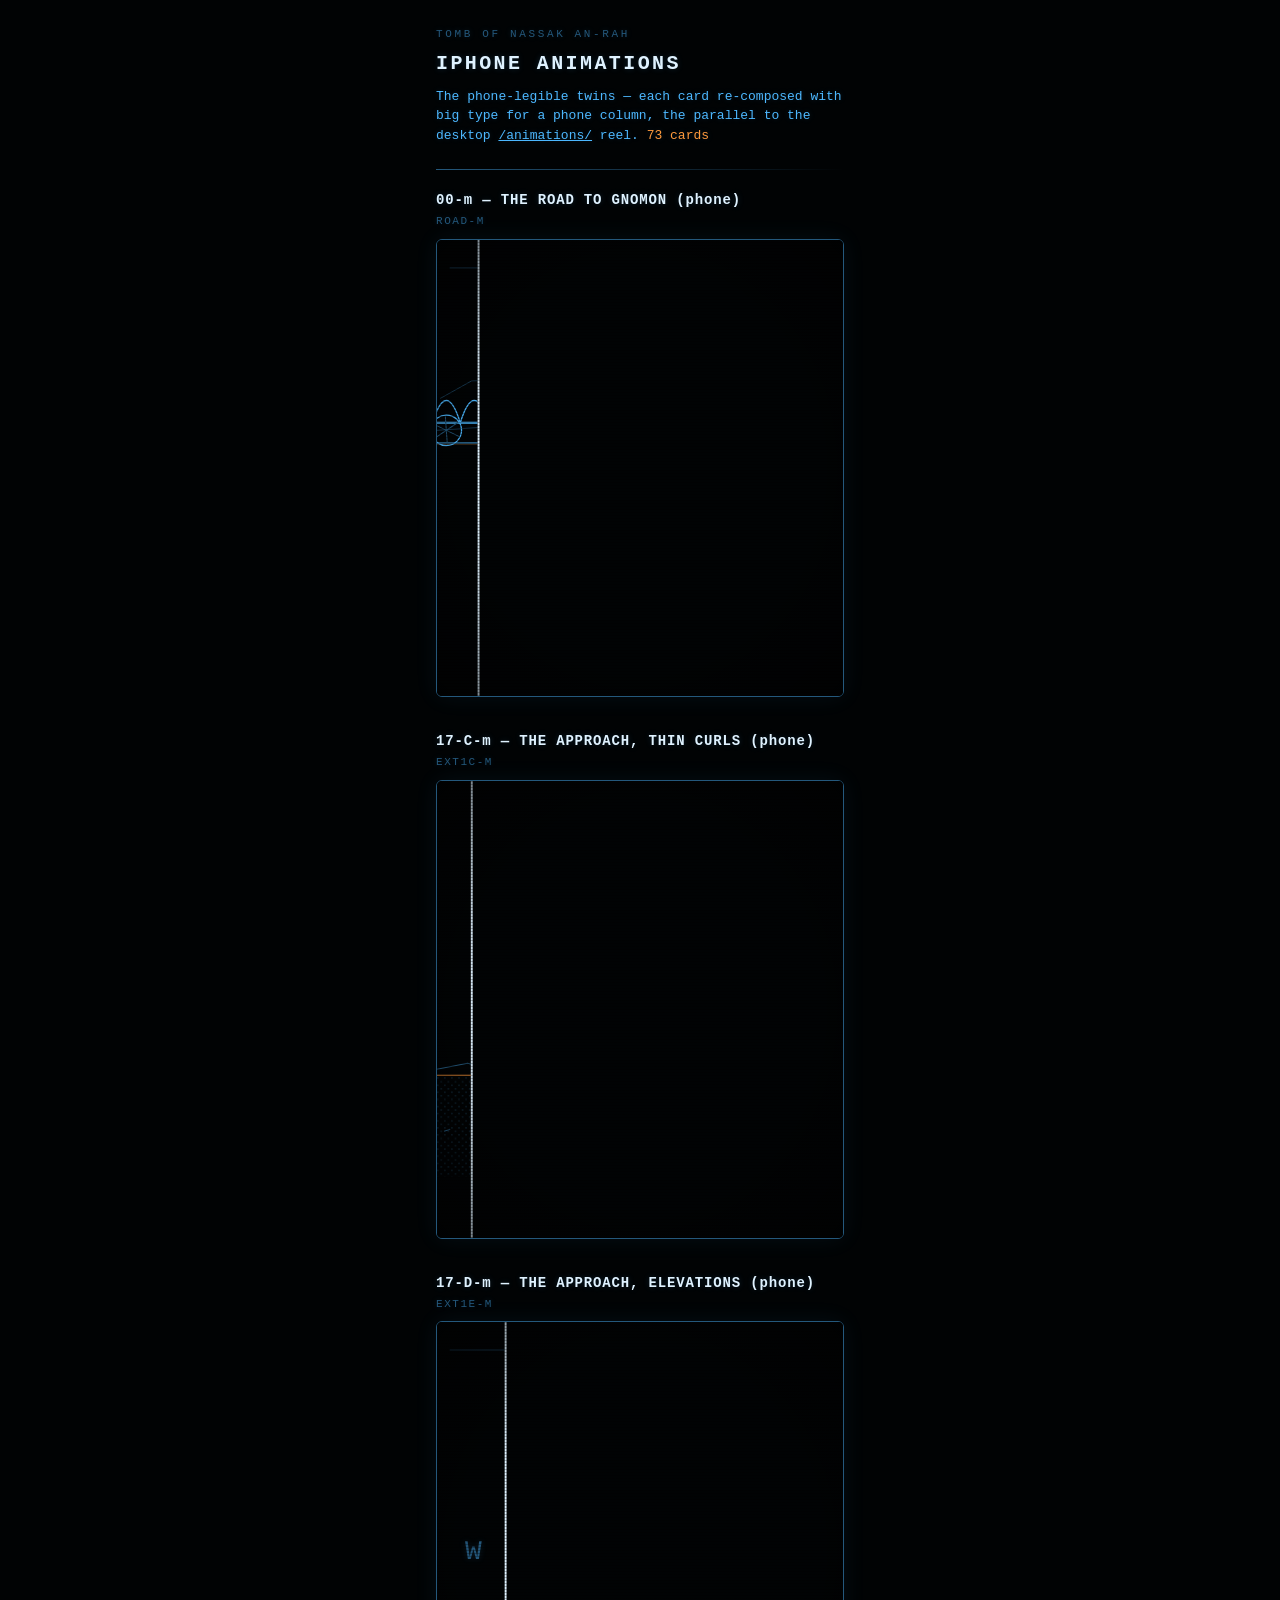
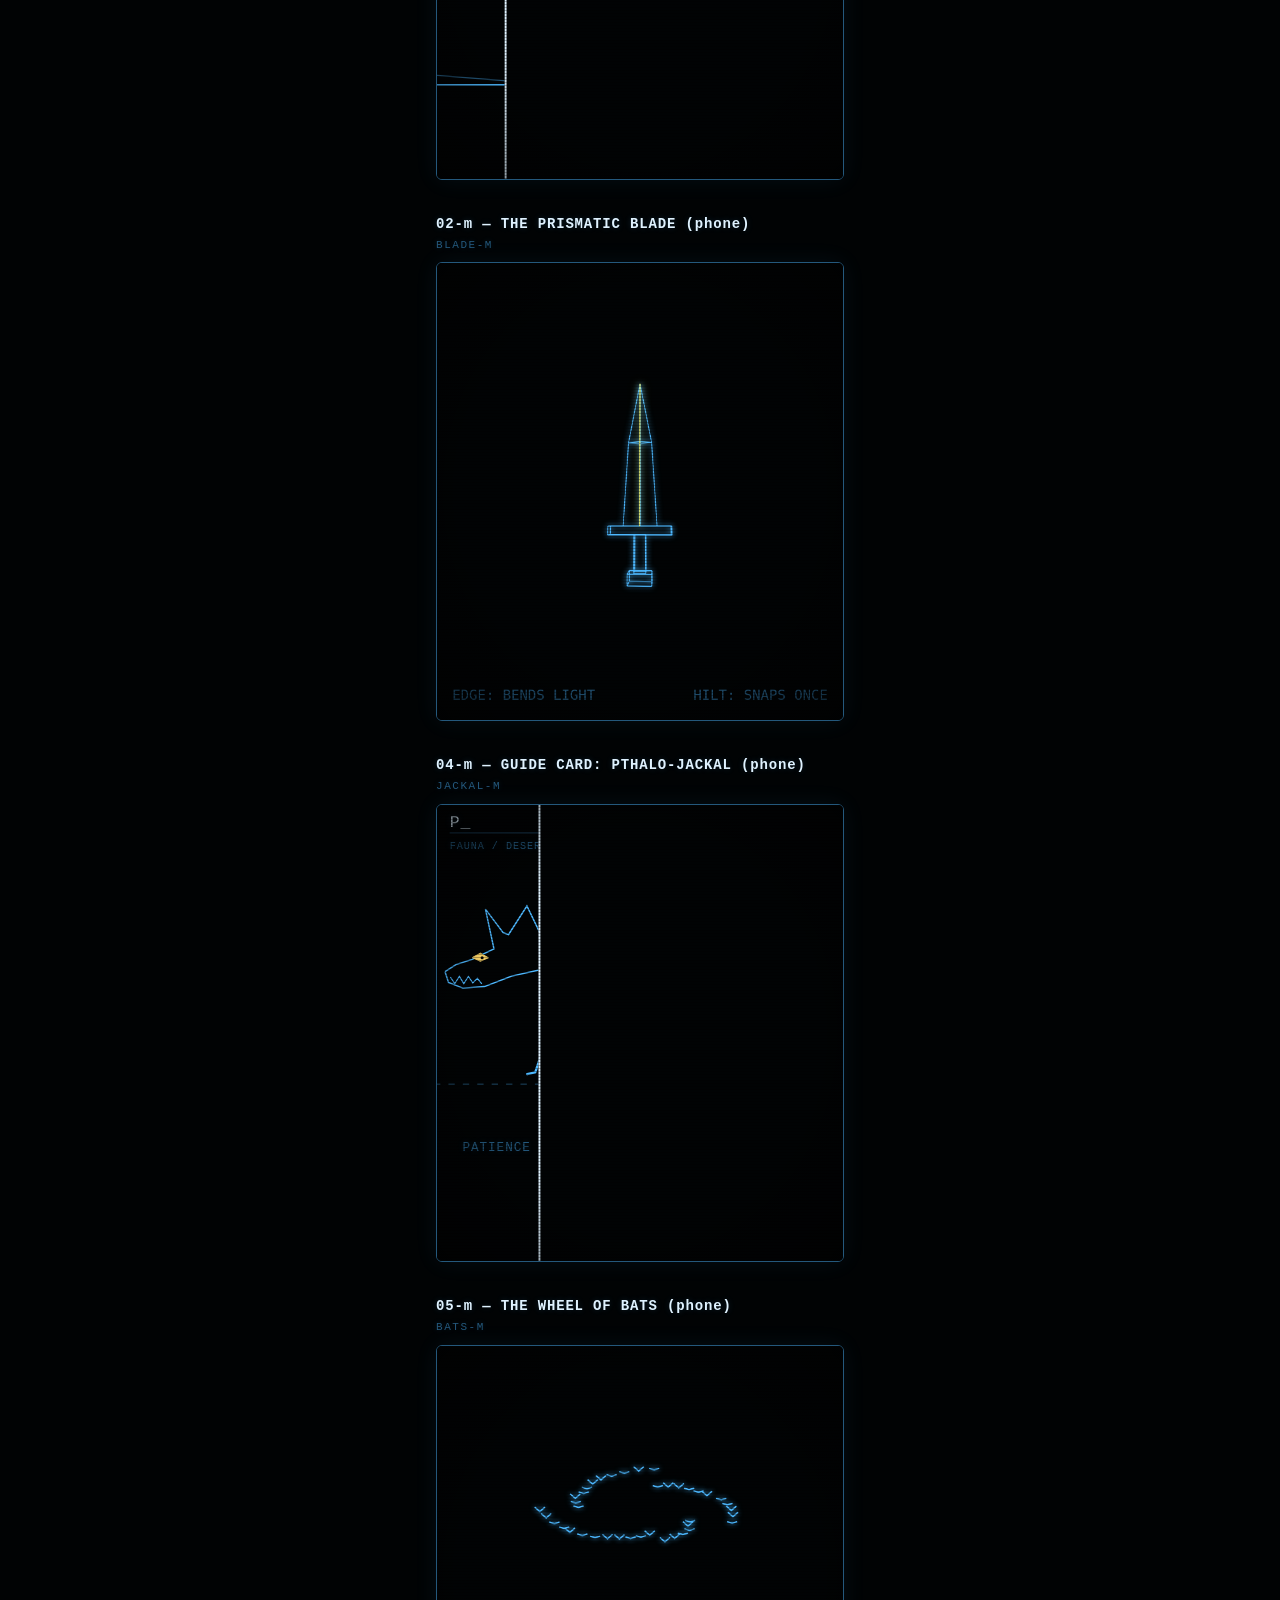
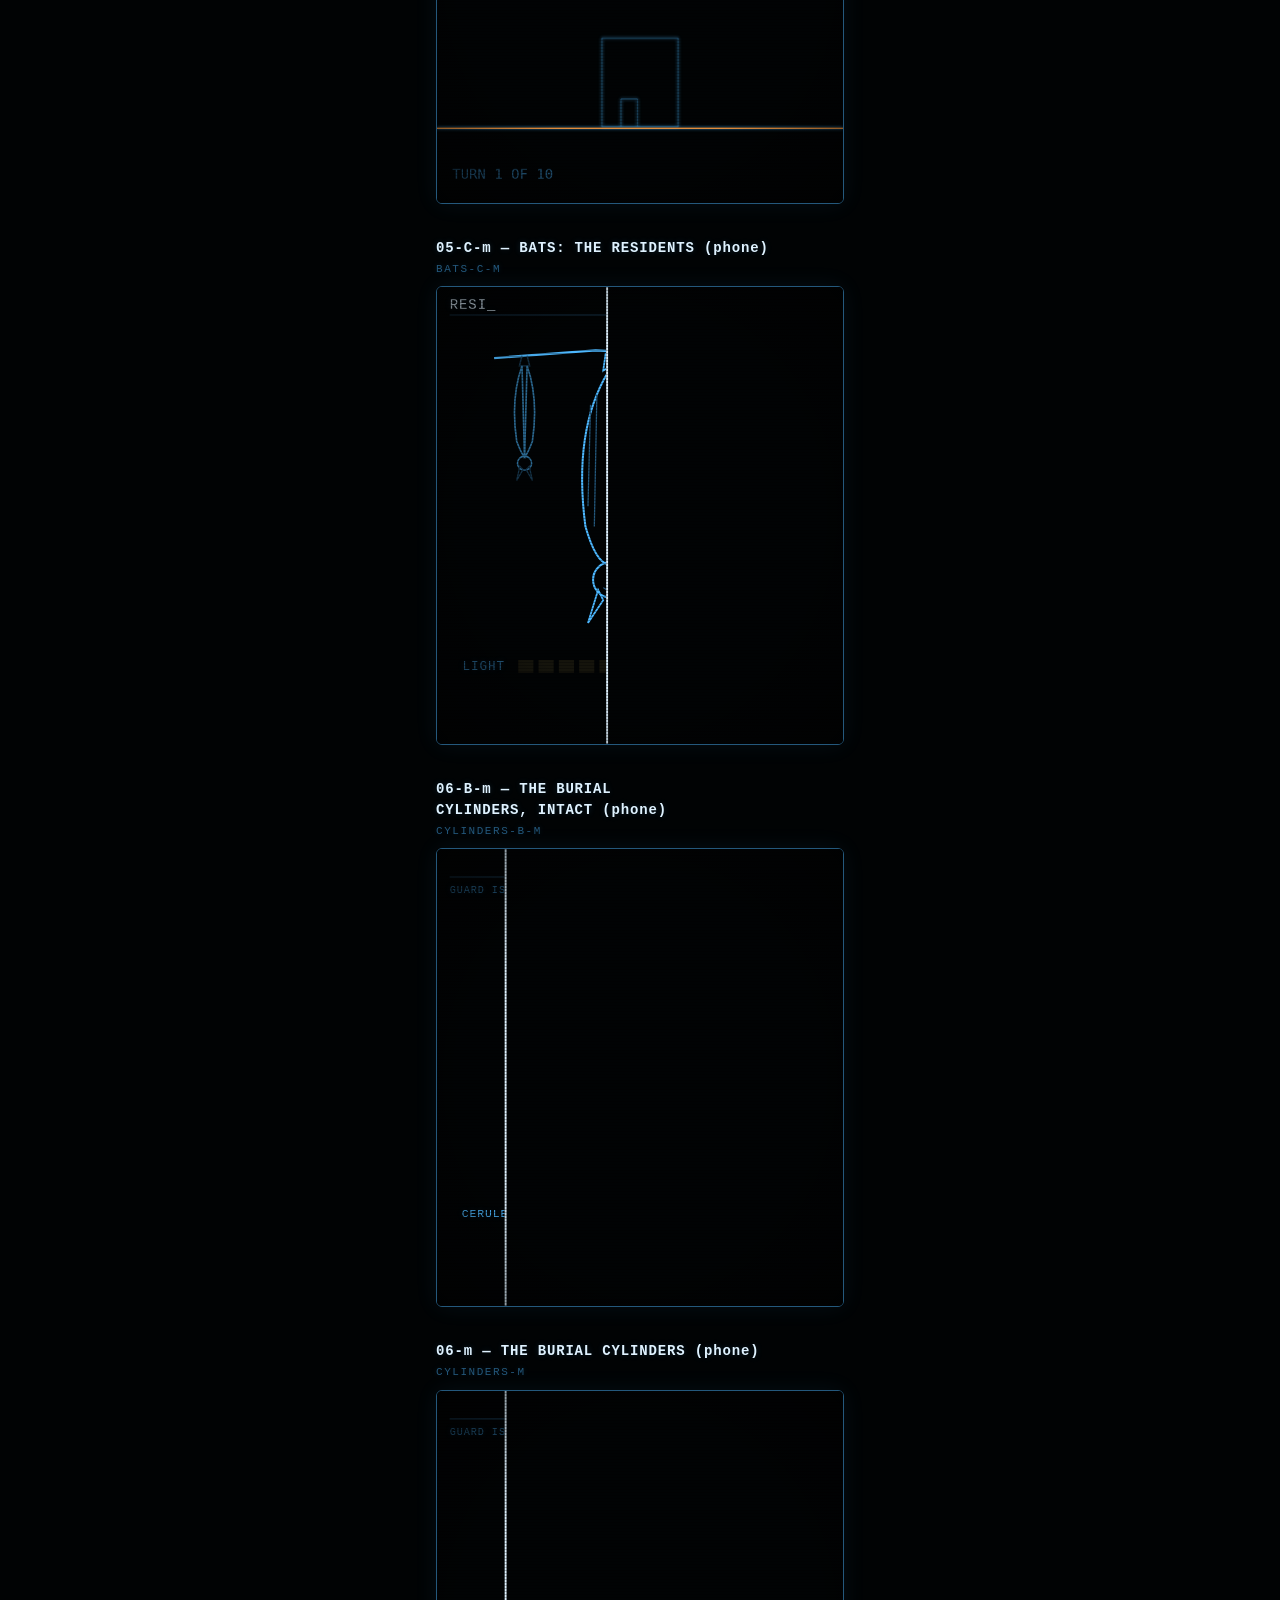
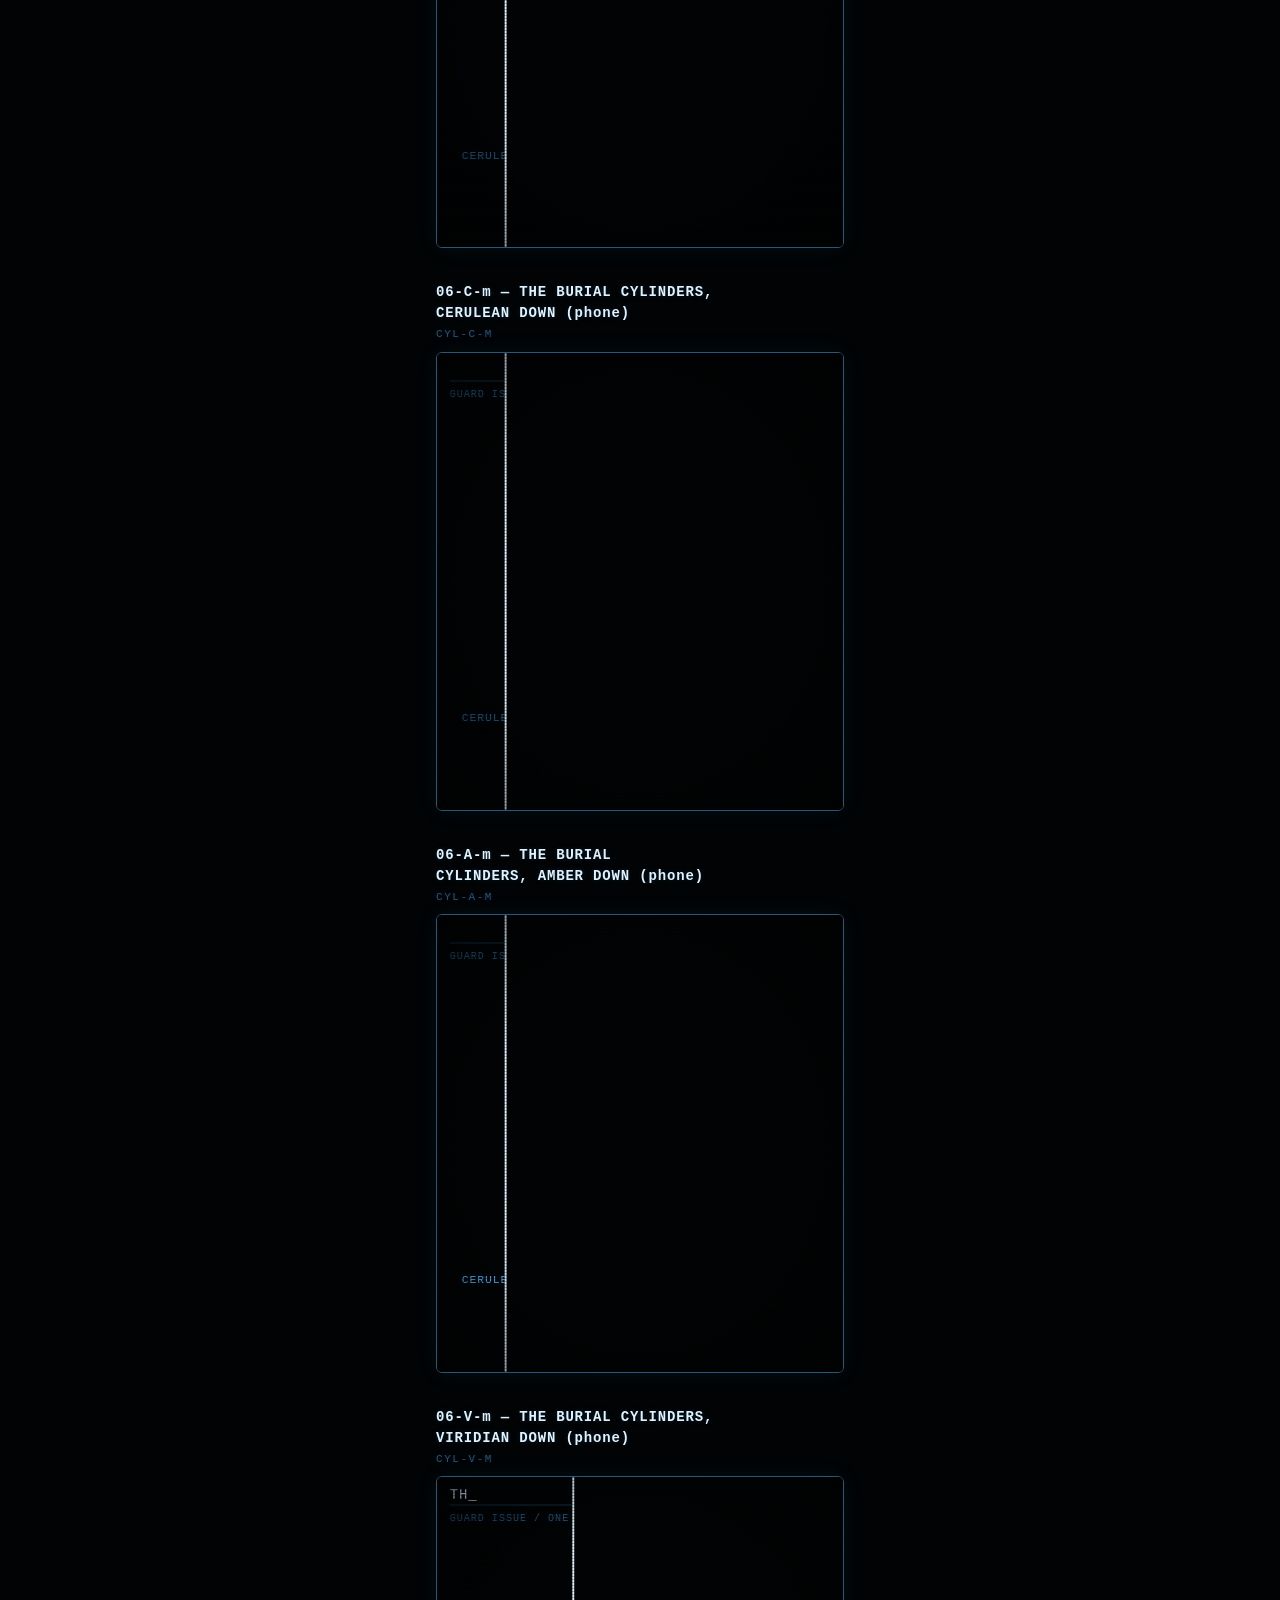
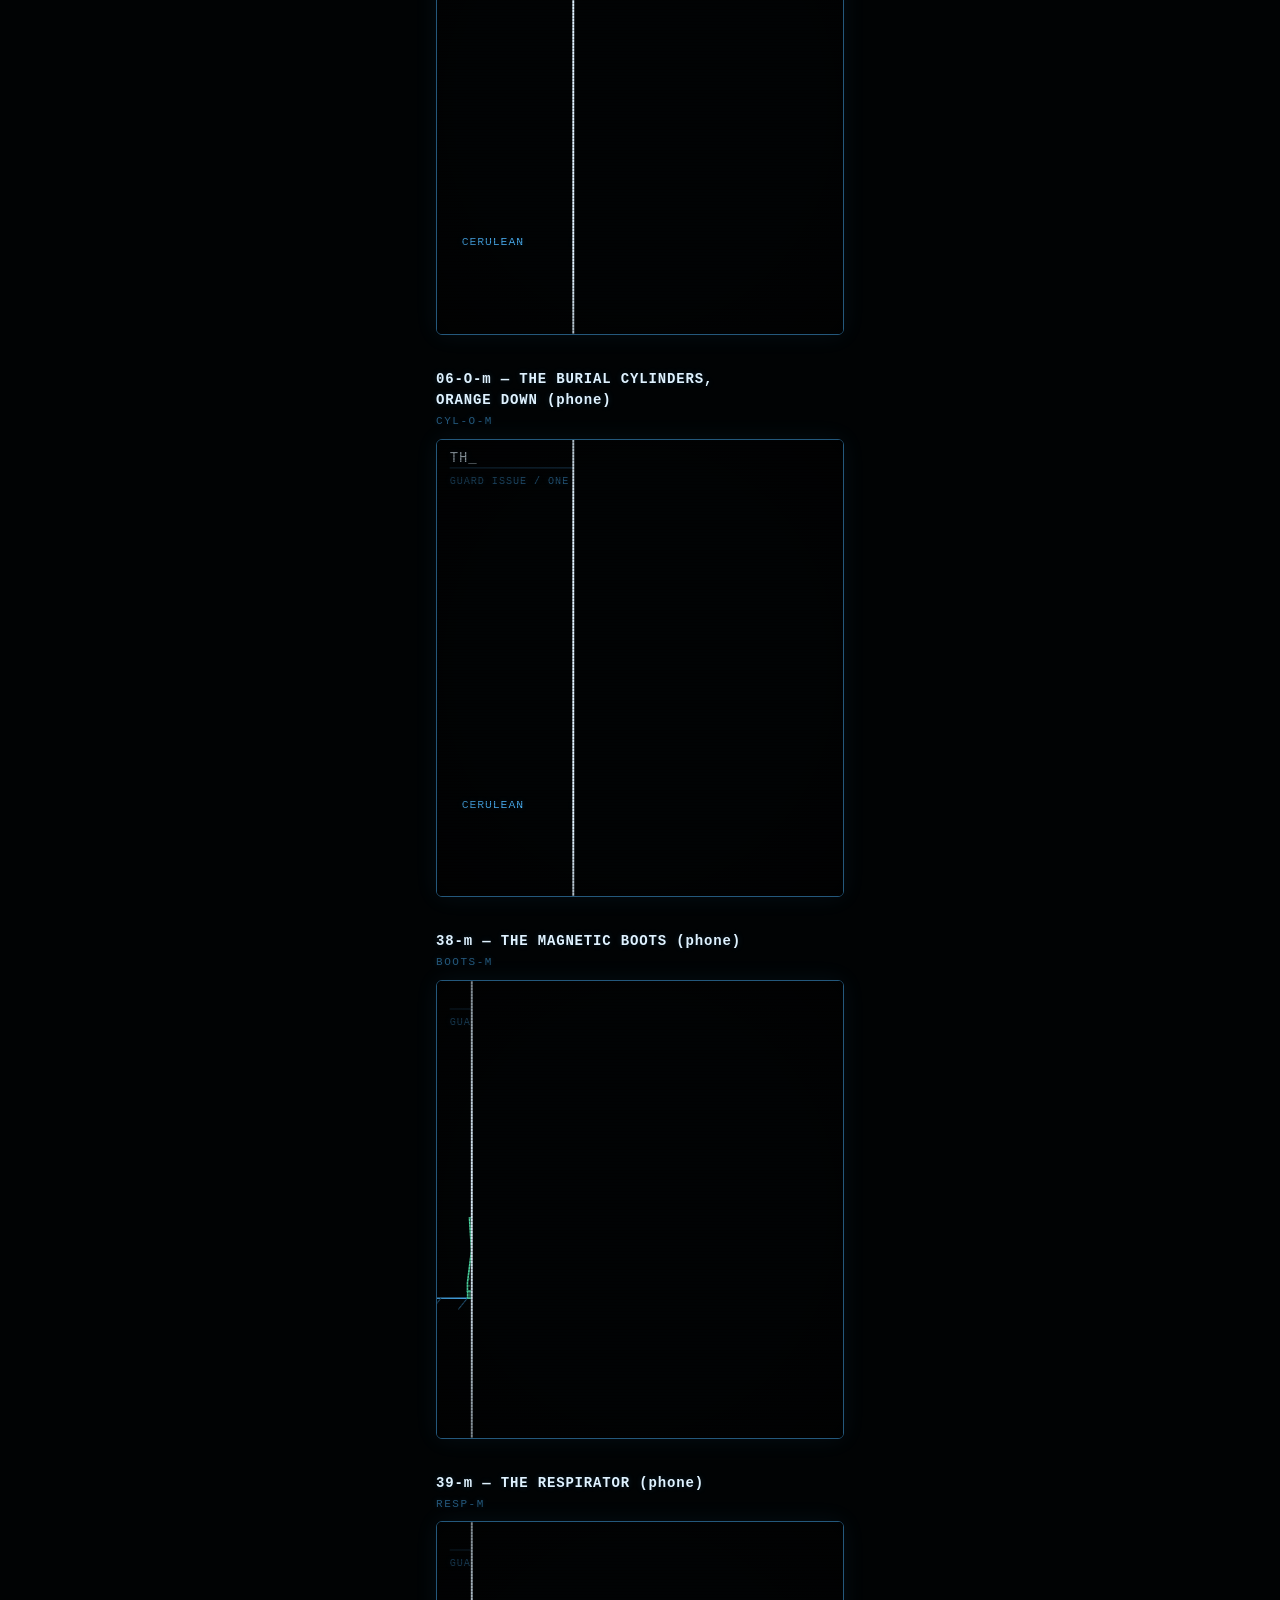
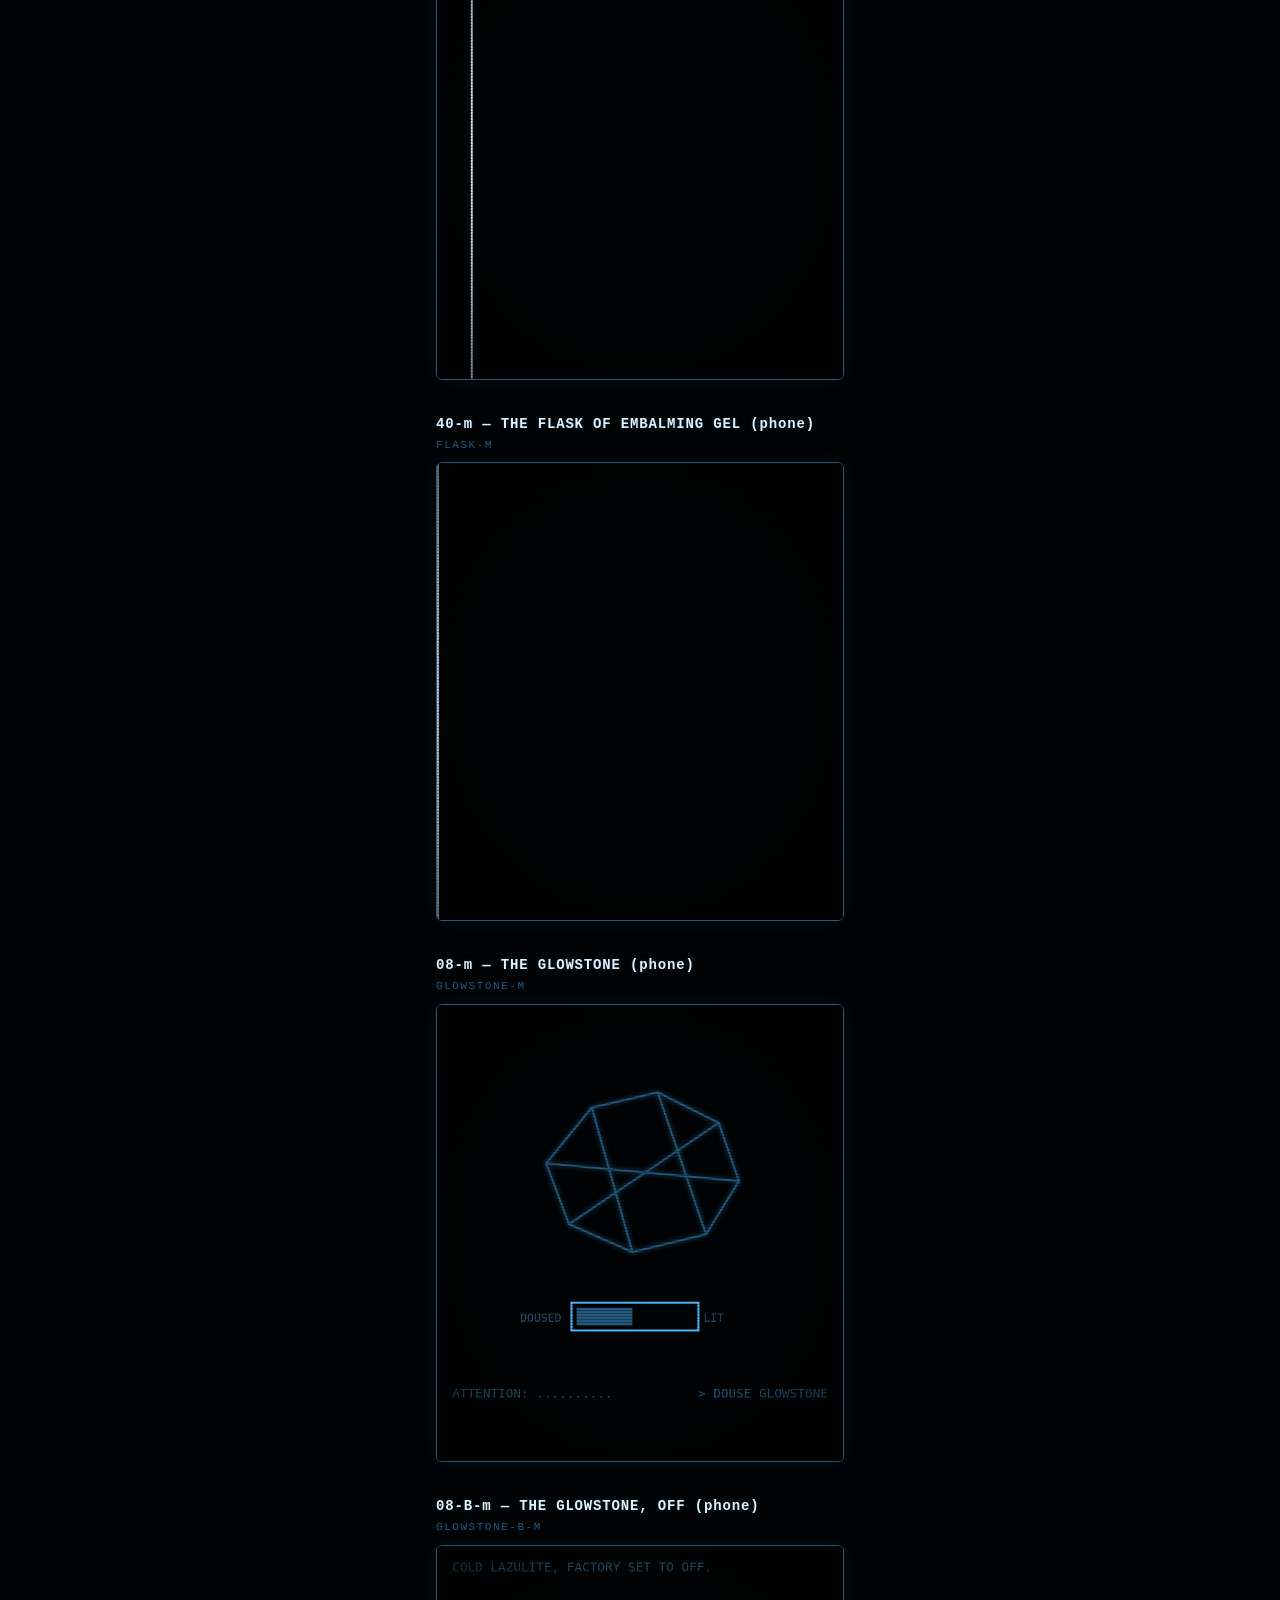
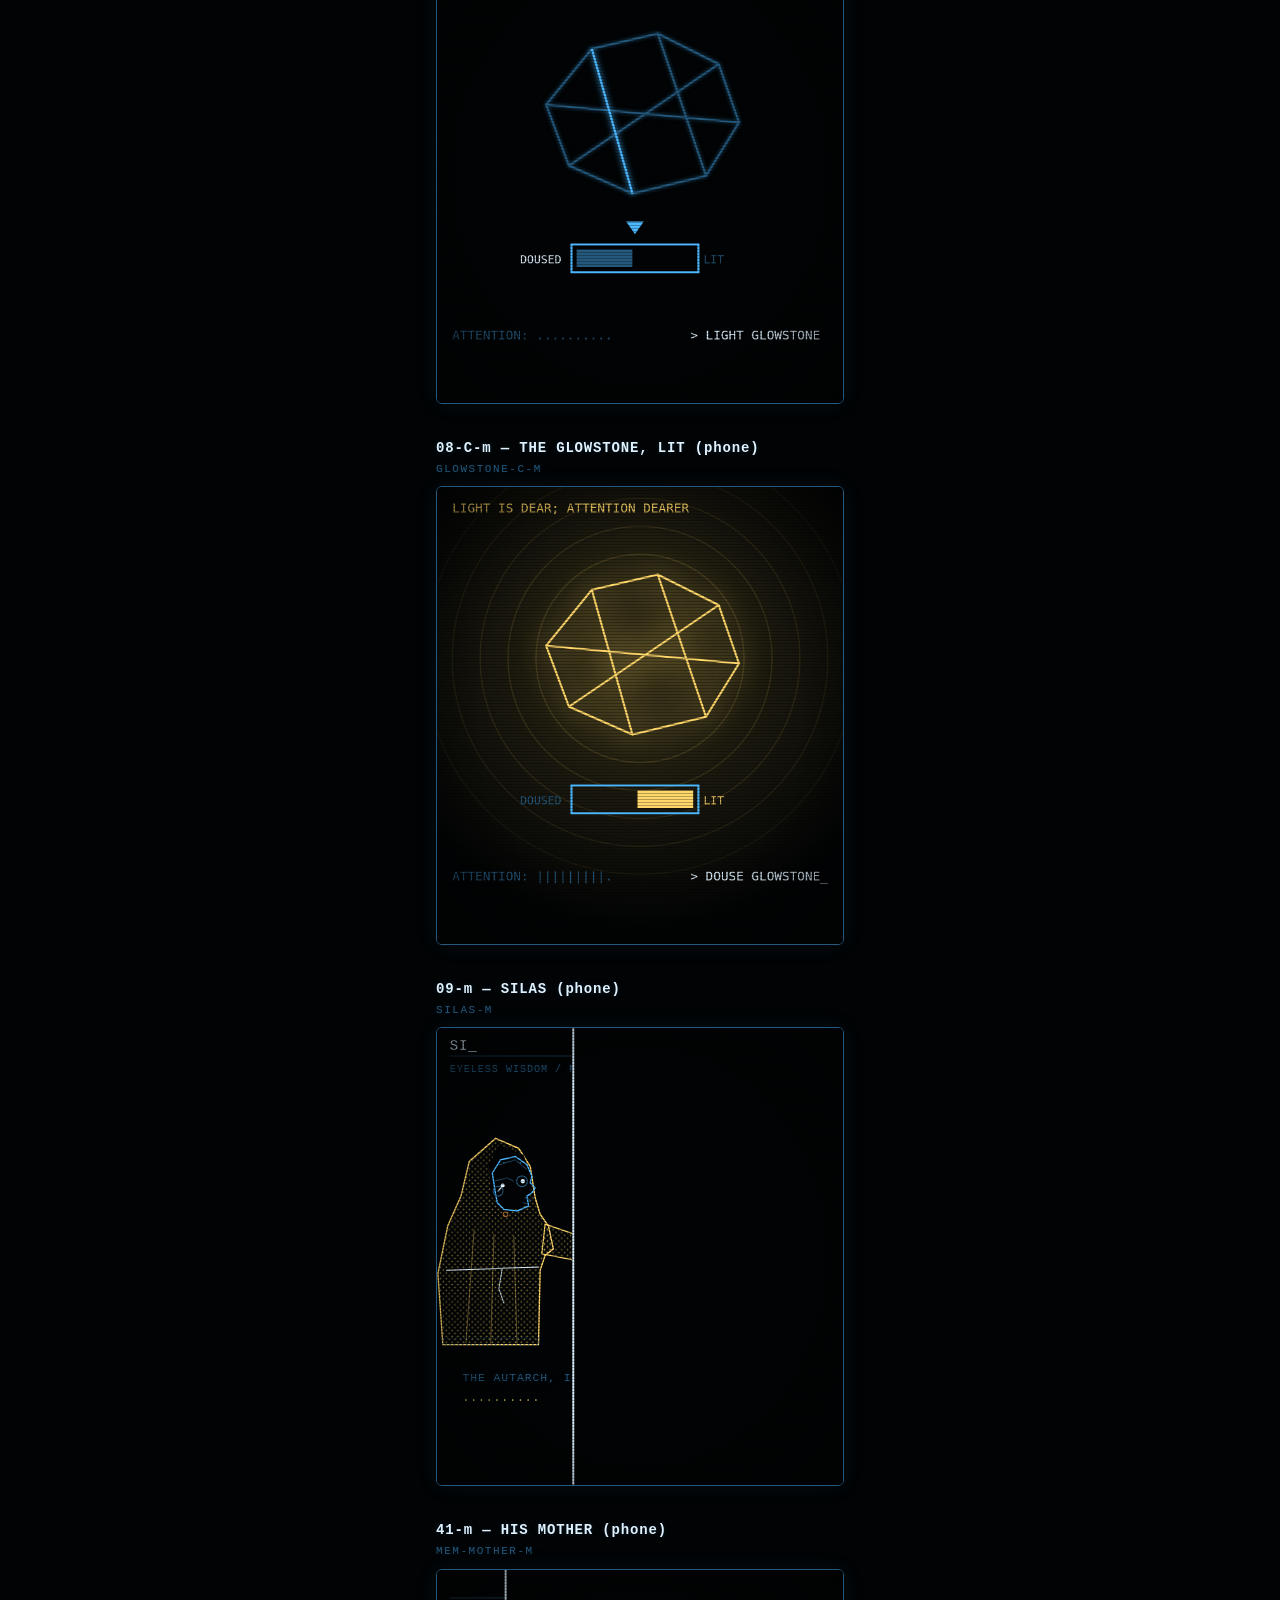
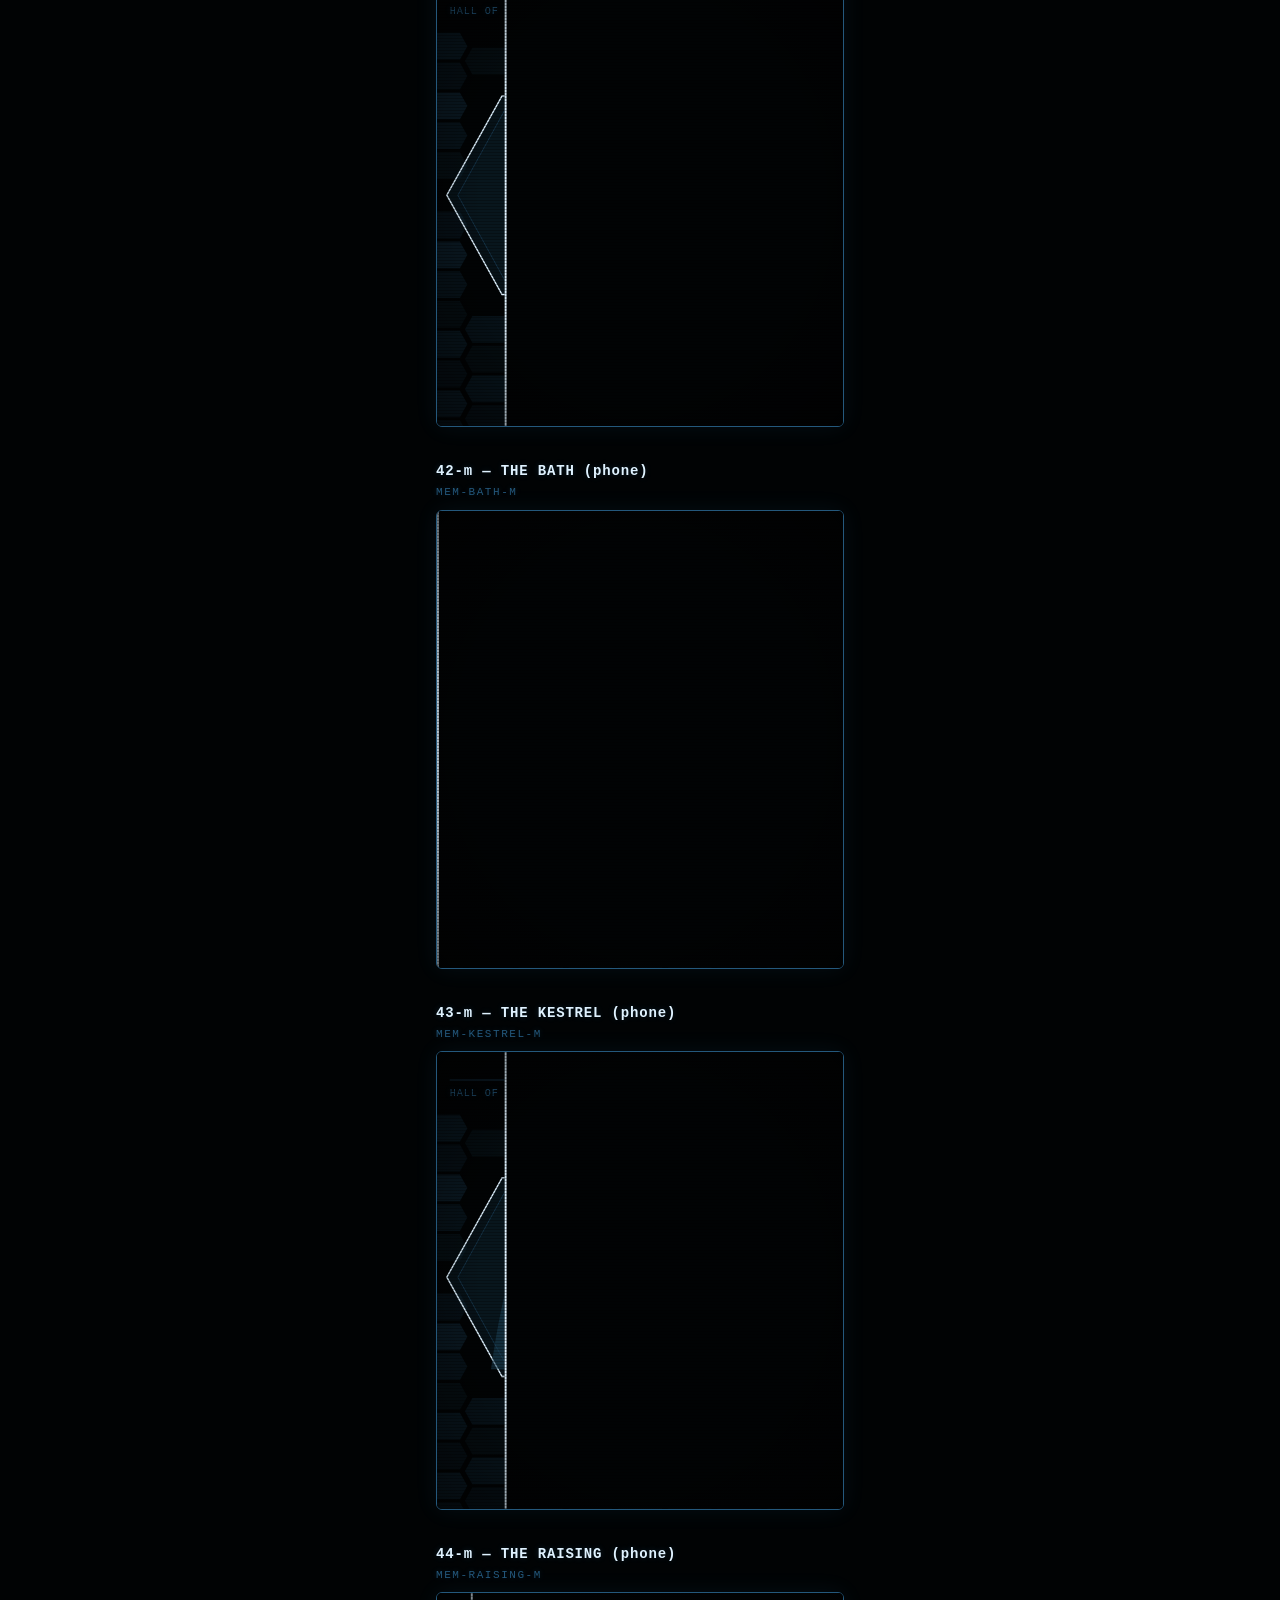
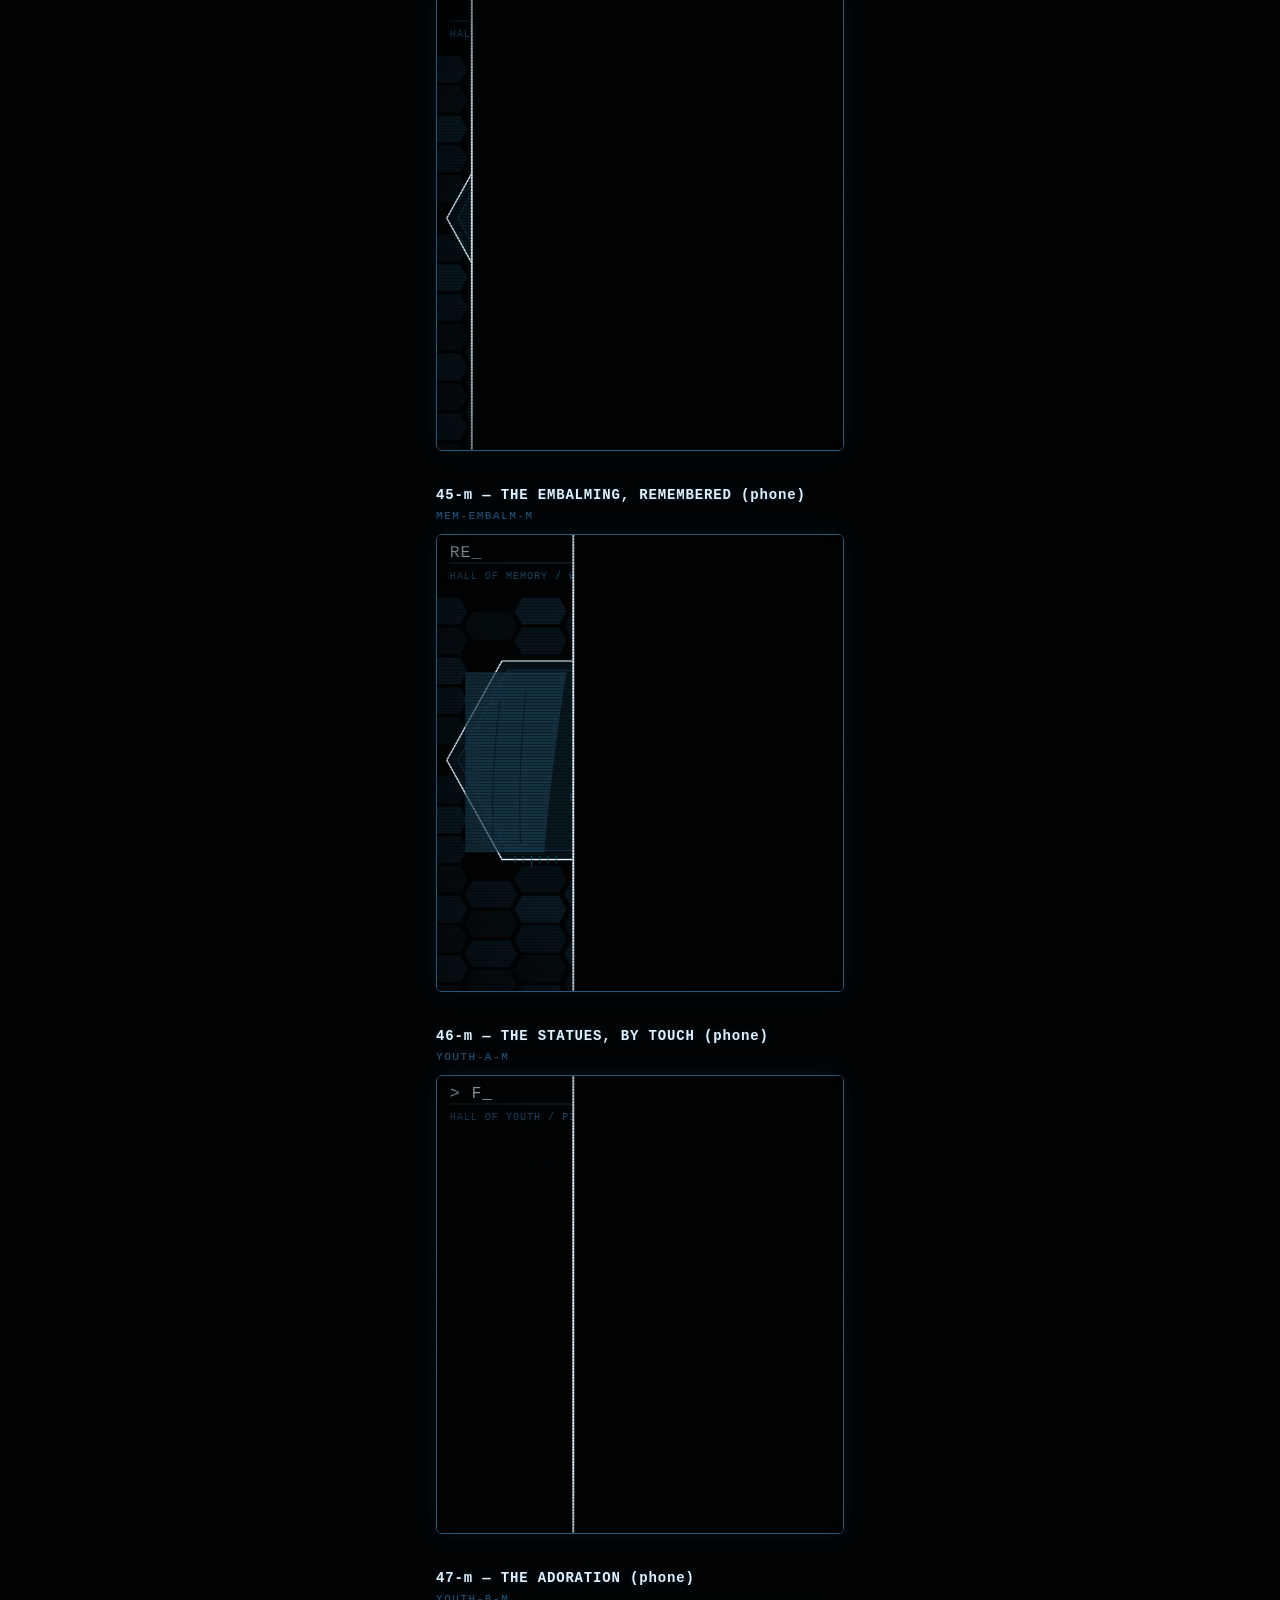
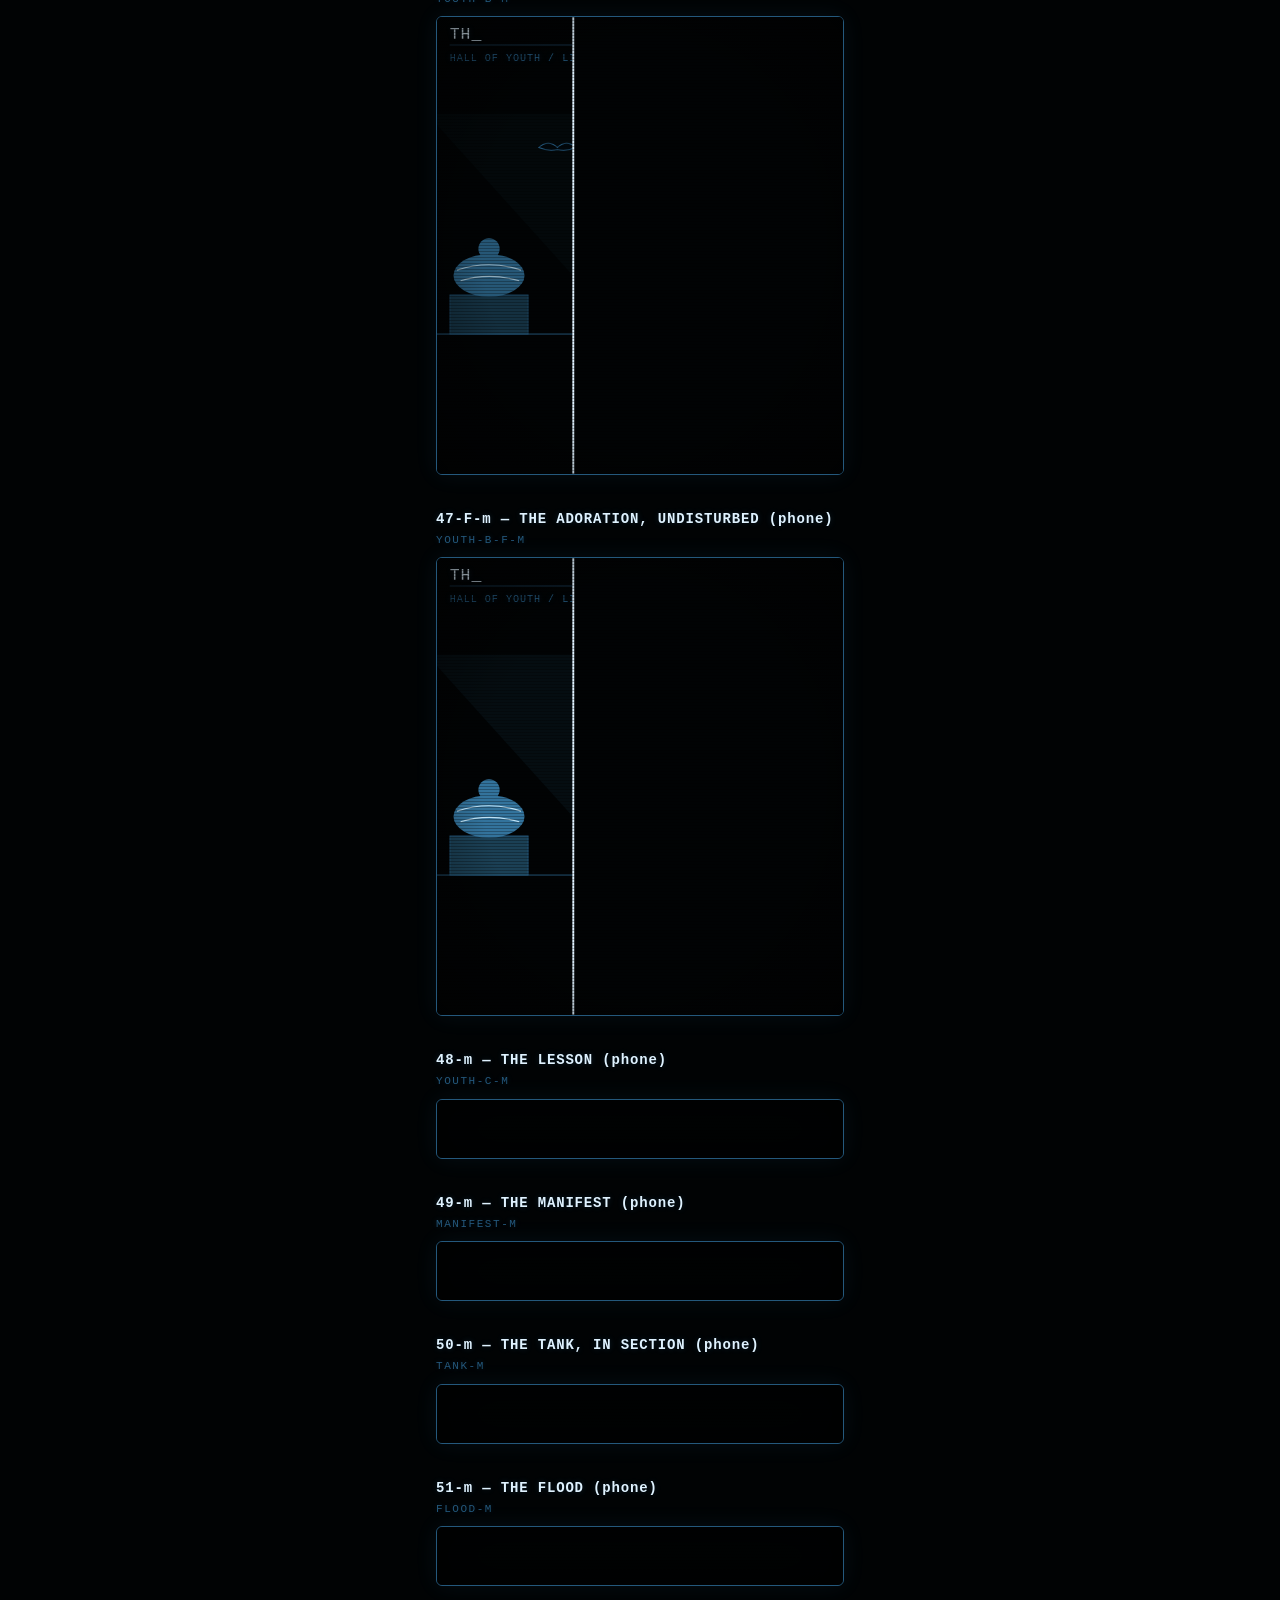
==== commit 40145ae5: "deploy: 099eb0a from agent-sandbox Co-Authored-By: Claude Fable 5 <noreply@anthropic.com>" ====
--- a/animations-iphone/index.html
+++ b/animations-iphone/index.html
@@ -84,7 +84,7 @@
    and disconnected nodes drop off the clock automatically. */
 (() => {
   "use strict";
-  const META = {"autarch": ["svg", 640, 420], "autarch-c": ["svg", 640, 420], "autarch-c-m": ["svg", 640, 720], "autarch-e": ["svg", 640, 420], "autarch-e-m": ["svg", 640, 720], "autarch-m": ["svg", 640, 720], "bats": ["canvas", 640, 300], "bats-c": ["svg", 640, 360], "bats-c-m": ["svg", 640, 720], "bats-m": ["canvas", 640, 720], "blade": ["canvas", 640, 360], "blade-m": ["canvas", 640, 720], "boots": ["svg", 640, 360], "boots-m": ["svg", 640, 720], "canopic-c": ["svg", 640, 400], "centipede": ["svg", 640, 360], "centipede-m": ["svg", 640, 720], "chimney-f": ["svg", 640, 360], "chimney-f-m": ["svg", 640, 720], "chimney-g": ["svg", 640, 360], "chimney-g-m": ["svg", 640, 720], "chimney-h": ["svg", 640, 360], "chimney-h-m": ["svg", 640, 720], "core": ["svg", 640, 360], "core-m": ["svg", 640, 720], "critch": ["svg", 640, 360], "critch-m": ["svg", 640, 720], "cyl-a": ["svg", 640, 400], "cyl-a-m": ["svg", 640, 720], "cyl-c": ["svg", 640, 400], "cyl-c-m": ["svg", 640, 720], "cyl-o": ["svg", 640, 400], "cyl-o-m": ["svg", 640, 720], "cyl-v": ["svg", 640, 400], "cyl-v-m": ["svg", 640, 720], "cylinders": ["svg", 640, 400], "cylinders-b": ["svg", 640, 400], "cylinders-b-m": ["svg", 640, 720], "cylinders-m": ["svg", 640, 720], "dagger": ["svg", 640, 360], "dagger-m": ["svg", 640, 720], "epitaph": ["svg", 640, 400], "epitaph-m": ["svg", 640, 720], "ext1c": ["svg", 640, 400], "ext1c-m": ["svg", 640, 720], "ext1e": ["svg", 640, 400], "ext1e-m": ["svg", 640, 720], "flask": ["svg", 640, 360], "flask-m": ["svg", 640, 720], "flood": ["svg", 640, 360], "flood-m": ["svg", 640, 720], "fungus": ["svg", 640, 360], "fungus-m": ["svg", 640, 720], "glowstone": ["canvas", 640, 300], "glowstone-b": ["canvas", 640, 300], "glowstone-b-m": ["canvas", 640, 720], "glowstone-c": ["canvas", 640, 300], "glowstone-c-m": ["canvas", 640, 720], "glowstone-m": ["canvas", 640, 720], "guts-a": ["svg", 640, 360], "guts-a-m": ["svg", 640, 720], "guts-b": ["svg", 640, 360], "guts-b-m": ["svg", 640, 720], "guts-c": ["svg", 640, 360], "guts-c-m": ["svg", 640, 720], "guts-lash": ["svg", 640, 360], "guts-lash-m": ["svg", 640, 720], "hound": ["svg", 640, 360], "hound-m": ["svg", 640, 720], "jackal": ["svg", 640, 360], "jackal-m": ["svg", 640, 720], "jar-baboon": ["svg", 640, 300], "jar-falcon": ["svg", 640, 300], "jar-falcon-m": ["svg", 640, 720], "jar-human": ["svg", 640, 300], "jar-jackal": ["svg", 640, 300], "jar-jackal-m": ["svg", 640, 720], "jar-mantis": ["svg", 640, 300], "jar-mantis-m": ["svg", 640, 720], "manifest": ["svg", 640, 360], "manifest-m": ["svg", 640, 720], "mem-bath": ["svg", 640, 360], "mem-bath-m": ["svg", 640, 720], "mem-embalm": ["svg", 640, 360], "mem-embalm-m": ["svg", 640, 720], "mem-kestrel": ["svg", 640, 360], "mem-kestrel-m": ["svg", 640, 720], "mem-mother": ["svg", 640, 360], "mem-mother-m": ["svg", 640, 720], "mem-raising": ["svg", 640, 360], "mem-raising-m": ["svg", 640, 720], "mystic-b": ["svg", 640, 400], "mystic-b-m": ["svg", 640, 720], "mystic-c": ["svg", 640, 400], "mystic-c-m": ["svg", 640, 720], "mystic-f": ["svg", 640, 400], "mystic-f-m": ["svg", 640, 720], "resp": ["svg", 640, 360], "resp-m": ["svg", 640, 720], "road": ["svg", 640, 400], "road-m": ["svg", 640, 720], "seal": ["svg", 640, 400], "seal-b": ["svg", 640, 400], "seal-b-m": ["svg", 640, 720], "seal-m": ["svg", 640, 720], "shard": ["svg", 640, 360], "shard-m": ["svg", 640, 720], "silas": ["svg", 640, 400], "silas-m": ["svg", 640, 720], "spawn-a": ["svg", 640, 360], "spawn-a-m": ["svg", 640, 720], "spawn-b": ["svg", 640, 360], "spawn-b-m": ["svg", 640, 720], "spawn-c": ["svg", 640, 360], "spawn-c-m": ["svg", 640, 720], "sphere-b": ["svg", 640, 420], "sphere-b-m": ["svg", 640, 720], "sphere-d": ["svg", 640, 420], "sphere-d-m": ["svg", 640, 720], "sphere-e": ["svg", 640, 420], "sphere-e-m": ["svg", 640, 720], "sphere-f": ["svg", 640, 420], "sphere-f-m": ["svg", 640, 720], "tank": ["svg", 640, 360], "tank-f": ["svg", 640, 360], "tank-f-m": ["svg", 640, 720], "tank-m": ["svg", 640, 720], "tesseract": ["canvas", 640, 360], "tesseract-m": ["canvas", 640, 720], "tesseract-u": ["canvas", 640, 360], "tesseract-u-m": ["canvas", 640, 720], "ulfire": ["svg", 640, 360], "ulfire-m": ["svg", 640, 720], "ulfire-u": ["svg", 640, 360], "ulfire-u-m": ["svg", 640, 720], "wagon": ["svg", 640, 360], "youth-a": ["svg", 640, 360], "youth-a-m": ["svg", 640, 720], "youth-b": ["svg", 640, 360], "youth-b-m": ["svg", 640, 720], "youth-c": ["svg", 640, 360], "youth-c-m": ["svg", 640, 720], "youth-d": ["svg", 640, 360], "youth-d-m": ["svg", 640, 720], "zoxen": ["svg", 640, 360], "zoxen-b": ["svg", 640, 360], "zoxen-b-m": ["svg", 640, 720], "zoxen-m": ["svg", 640, 720]};
+  const META = {"autarch": ["svg", 640, 420], "autarch-c": ["svg", 640, 420], "autarch-c-m": ["svg", 640, 720], "autarch-e": ["svg", 640, 420], "autarch-e-m": ["svg", 640, 720], "autarch-m": ["svg", 640, 720], "bats": ["canvas", 640, 300], "bats-c": ["svg", 640, 360], "bats-c-m": ["svg", 640, 720], "bats-m": ["canvas", 640, 720], "blade": ["canvas", 640, 360], "blade-m": ["canvas", 640, 720], "boots": ["svg", 640, 360], "boots-m": ["svg", 640, 720], "canopic-c": ["svg", 640, 400], "centipede": ["svg", 640, 360], "centipede-m": ["svg", 640, 720], "chimney-f": ["svg", 640, 360], "chimney-f-m": ["svg", 640, 720], "chimney-g": ["svg", 640, 360], "chimney-g-m": ["svg", 640, 720], "chimney-h": ["svg", 640, 360], "chimney-h-m": ["svg", 640, 720], "core": ["svg", 640, 360], "core-m": ["svg", 640, 720], "critch": ["svg", 640, 360], "critch-m": ["svg", 640, 720], "cyl-a": ["svg", 640, 400], "cyl-a-m": ["svg", 640, 720], "cyl-c": ["svg", 640, 400], "cyl-c-m": ["svg", 640, 720], "cyl-o": ["svg", 640, 400], "cyl-o-m": ["svg", 640, 720], "cyl-v": ["svg", 640, 400], "cyl-v-m": ["svg", 640, 720], "cylinders": ["svg", 640, 400], "cylinders-b": ["svg", 640, 400], "cylinders-b-m": ["svg", 640, 720], "cylinders-m": ["svg", 640, 720], "dagger": ["svg", 640, 360], "dagger-m": ["svg", 640, 720], "epitaph": ["svg", 640, 400], "epitaph-m": ["svg", 640, 720], "ext1c": ["svg", 640, 400], "ext1c-m": ["svg", 640, 720], "ext1e": ["svg", 640, 400], "ext1e-m": ["svg", 640, 720], "flask": ["svg", 640, 360], "flask-m": ["svg", 640, 720], "flood": ["svg", 640, 360], "flood-m": ["svg", 640, 720], "fungus": ["svg", 640, 360], "fungus-m": ["svg", 640, 720], "glowstone": ["canvas", 640, 300], "glowstone-b": ["canvas", 640, 300], "glowstone-b-m": ["canvas", 640, 720], "glowstone-c": ["canvas", 640, 300], "glowstone-c-m": ["canvas", 640, 720], "glowstone-m": ["canvas", 640, 720], "guts-a": ["svg", 640, 360], "guts-a-m": ["svg", 640, 720], "guts-b": ["svg", 640, 360], "guts-b-m": ["svg", 640, 720], "guts-c": ["svg", 640, 360], "guts-c-m": ["svg", 640, 720], "guts-lash": ["svg", 640, 360], "guts-lash-m": ["svg", 640, 720], "hound": ["svg", 640, 360], "hound-m": ["svg", 640, 720], "jackal": ["svg", 640, 360], "jackal-m": ["svg", 640, 720], "jar-baboon": ["svg", 640, 300], "jar-falcon": ["svg", 640, 300], "jar-falcon-m": ["svg", 640, 720], "jar-human": ["svg", 640, 300], "jar-jackal": ["svg", 640, 300], "jar-jackal-m": ["svg", 640, 720], "jar-mantis": ["svg", 640, 300], "jar-mantis-m": ["svg", 640, 720], "manifest": ["svg", 640, 360], "manifest-m": ["svg", 640, 720], "mem-bath": ["svg", 640, 360], "mem-bath-m": ["svg", 640, 720], "mem-embalm": ["svg", 640, 360], "mem-embalm-m": ["svg", 640, 720], "mem-kestrel": ["svg", 640, 360], "mem-kestrel-m": ["svg", 640, 720], "mem-mother": ["svg", 640, 360], "mem-mother-m": ["svg", 640, 720], "mem-raising": ["svg", 640, 360], "mem-raising-m": ["svg", 640, 720], "mystic-b": ["svg", 640, 400], "mystic-b-m": ["svg", 640, 720], "mystic-c": ["svg", 640, 400], "mystic-c-m": ["svg", 640, 720], "mystic-f": ["svg", 640, 400], "mystic-f-m": ["svg", 640, 720], "resp": ["svg", 640, 360], "resp-m": ["svg", 640, 720], "road": ["svg", 640, 400], "road-m": ["svg", 640, 720], "seal": ["svg", 640, 400], "seal-b": ["svg", 640, 400], "seal-b-m": ["svg", 640, 720], "seal-m": ["svg", 640, 720], "shard": ["svg", 640, 360], "shard-m": ["svg", 640, 720], "silas": ["svg", 640, 400], "silas-m": ["svg", 640, 720], "spawn-a": ["svg", 640, 360], "spawn-a-m": ["svg", 640, 720], "spawn-b": ["svg", 640, 360], "spawn-b-m": ["svg", 640, 720], "spawn-c": ["svg", 640, 360], "spawn-c-m": ["svg", 640, 720], "sphere-b": ["svg", 640, 420], "sphere-b-m": ["svg", 640, 720], "sphere-d": ["svg", 640, 420], "sphere-d-m": ["svg", 640, 720], "sphere-e": ["svg", 640, 420], "sphere-e-m": ["svg", 640, 720], "sphere-f": ["svg", 640, 420], "sphere-f-m": ["svg", 640, 720], "tank": ["svg", 640, 360], "tank-f": ["svg", 640, 360], "tank-f-m": ["svg", 640, 720], "tank-m": ["svg", 640, 720], "tesseract": ["canvas", 640, 360], "tesseract-m": ["canvas", 640, 720], "tesseract-u": ["canvas", 640, 360], "tesseract-u-m": ["canvas", 640, 720], "ulfire": ["svg", 640, 360], "ulfire-m": ["svg", 640, 720], "ulfire-u": ["svg", 640, 360], "ulfire-u-m": ["svg", 640, 720], "wagon": ["svg", 640, 360], "youth-a": ["svg", 640, 360], "youth-a-m": ["svg", 640, 720], "youth-b": ["svg", 640, 360], "youth-b-f": ["svg", 640, 360], "youth-b-f-m": ["svg", 640, 720], "youth-b-m": ["svg", 640, 720], "youth-c": ["svg", 640, 360], "youth-c-m": ["svg", 640, 720], "youth-d": ["svg", 640, 360], "youth-d-m": ["svg", 640, 720], "zoxen": ["svg", 640, 360], "zoxen-b": ["svg", 640, 360], "zoxen-b-m": ["svg", 640, 720], "zoxen-m": ["svg", 640, 720]};
   const FIG = {
     _defs: {}, _uid: 0, _ticks: [], _timer: null, _target: null,
     MAX_LIVE: 3,
@@ -6268,6 +6268,113 @@
     });
   });
 
+  /* ---------------- 47-F: the adoration, undisturbed ---------------- */
+  /* Card 47 with the colony gone: the same lit plate, but no bats cross
+     the upper dark and nothing dims the cone -- the glow holds steady. */
+  FIG._define("youth-b-f", "svg", function (svg) {
+    el(svg, "rect", { x: 0, y: 0, width: 640, height: 360, fill: BG });
+    el(svg, "line", { x1: 16, y1: 34, x2: 624, y2: 34, stroke: PH_DIM });
+    const hdr = label(svg, 16, 24, 13, PH_BRIGHT);
+    const cls = label(svg, 624, 24, 10, PH_DIM); cls.setAttribute("text-anchor", "end");
+    cls.textContent = "HALL OF YOUTH / LIT, UNCONTESTED";
+    const GLASS = "#cfefff";
+    const I1 = "#1b4055", I2 = "#25567a", I3 = "#33739c", I4 = "#4a97c6";
+    el(svg, "line", { x1: 0, y1: 312, x2: 640, y2: 312, stroke: PH_DIM });
+    const cone = el(svg, "polygon", { fill: PH, "fill-opacity": .07,
+      points: "320,330 80,64 560,64" });
+    const scene = el(svg, "g", {});
+    [[150, 44], [320, 34], [478, 40]].forEach(([x, h]) => el(scene, "rect",
+      { x: x - 44, y: 312 - h, width: 88, height: h, fill: I1, stroke: PH_DIM }));
+    // the infant, swaddled
+    el(scene, "ellipse", { cx: 150, cy: 246, rx: 40, ry: 24, fill: I3 });
+    el(scene, "circle", { cx: 150, cy: 216, r: 12, fill: I3 });
+    el(scene, "path", { fill: "none", stroke: GLASS, "stroke-width": 1.3,
+      opacity: .9, d: "M 114 240 Q 150 228 186 240 M 118 252 Q 150 242 184 252" });
+    // the child, palm raised
+    el(scene, "path", { fill: I2, d: "M 296 278 L 298 216 Q 298 202 312 198 " +
+      "L 328 198 Q 342 202 342 216 L 344 278 Z" });
+    el(scene, "circle", { cx: 320, cy: 184, r: 13, fill: I2 });
+    el(scene, "path", { fill: I2, d: "M 342 224 L 362 204 L 368 210 L 350 232 Z" });
+    el(scene, "circle", { cx: 366, cy: 205, r: 5, fill: I4 });  // the palm, adored
+    // the youth
+    el(scene, "path", { fill: I3, d: "M 436 272 L 440 196 Q 440 180 456 176 " +
+      "L 474 176 Q 490 180 490 196 L 494 272 Z" });
+    el(scene, "circle", { cx: 465, cy: 162, r: 14, fill: I3 });
+    el(scene, "path", { fill: "none", stroke: GLASS, "stroke-width": 1.3,
+      opacity: .9, d: "M 472 150 Q 480 158 476 170" });         // the profile line
+    const stone = el(svg, "circle", { cx: 320, cy: 330, r: 5, fill: PH_BRIGHT });
+    const plq = [["THE INFANT", 150], ["THE CHILD", 320], ["THE YOUTH", 478]]
+      .map(([s2, x], i) => { const n = label(svg, x, 304, 8, PH_DIM);
+        n.setAttribute("text-anchor", "middle"); return { n, s2, t0: 22 + i * 16 }; });
+    const foot = label(svg, 624, 350, 10, FUNGUS); foot.setAttribute("text-anchor", "end");
+    const doWipe = wipe(svg, 640, 360, 2, 10);
+    clock(t => {
+      const T = t % 160;
+      doWipe(T);
+      typeOn(hdr, "THE ADORATION", T, 4, 1.4);
+      cone.setAttribute("fill-opacity", .06 + Math.sin(t * .7) * .012);
+      stone.setAttribute("opacity", .7 + Math.sin(t * .8) * .3);
+      plq.forEach(p2 => typeOn(p2.n, p2.s2, T, p2.t0, 2));
+      typeOn(foot, "SWADDLED AND ADORED. THE VAULT IS QUIET NOW.", T, 96, 1.9);
+    });
+  });
+
+  /* ---------------- 47-F-m: the adoration, undisturbed (phone twin) ---------------- */
+  /* Phone twin of 47-F on 47-m's framing: the steady lit plate, no bats,
+     footer wrapped big. */
+  FIG._define("youth-b-f-m", "svg", function (svg) {
+    el(svg, "rect", { x: 0, y: 0, width: 640, height: 720, fill: BG });
+    el(svg, "line", { x1: 20, y1: 44, x2: 620, y2: 44, stroke: PH_DIM });
+    const hdr = label(svg, 20, 34, 26, PH_BRIGHT);
+    const cls = label(svg, 20, 70, 16, PH_DIM);
+    cls.textContent = "HALL OF YOUTH / LIT, UNCONTESTED";
+    const SX = x => x * 1.4 - 128;
+    const SC = el(svg, "g", { transform: "translate(-128 63) scale(1.4)" });
+    const GLASS = "#cfefff";
+    const I1 = "#1b4055", I2 = "#25567a", I3 = "#33739c", I4 = "#4a97c6";
+    el(SC, "line", { x1: 0, y1: 312, x2: 640, y2: 312, stroke: PH_DIM });
+    const cone = el(SC, "polygon", { fill: PH, "fill-opacity": .07,
+      points: "320,330 80,64 560,64" });
+    const scene = el(SC, "g", {});
+    [[150, 44], [320, 34], [478, 40]].forEach(([x, h]) => el(scene, "rect",
+      { x: x - 44, y: 312 - h, width: 88, height: h, fill: I1, stroke: PH_DIM }));
+    // the infant, swaddled
+    el(scene, "ellipse", { cx: 150, cy: 246, rx: 40, ry: 24, fill: I3 });
+    el(scene, "circle", { cx: 150, cy: 216, r: 12, fill: I3 });
+    el(scene, "path", { fill: "none", stroke: GLASS, "stroke-width": 1.3,
+      opacity: .9, d: "M 114 240 Q 150 228 186 240 M 118 252 Q 150 242 184 252" });
+    // the child, palm raised
+    el(scene, "path", { fill: I2, d: "M 296 278 L 298 216 Q 298 202 312 198 " +
+      "L 328 198 Q 342 202 342 216 L 344 278 Z" });
+    el(scene, "circle", { cx: 320, cy: 184, r: 13, fill: I2 });
+    el(scene, "path", { fill: I2, d: "M 342 224 L 362 204 L 368 210 L 350 232 Z" });
+    el(scene, "circle", { cx: 366, cy: 205, r: 5, fill: I4 });  // the palm, adored
+    // the youth
+    el(scene, "path", { fill: I3, d: "M 436 272 L 440 196 Q 440 180 456 176 " +
+      "L 474 176 Q 490 180 490 196 L 494 272 Z" });
+    el(scene, "circle", { cx: 465, cy: 162, r: 14, fill: I3 });
+    el(scene, "path", { fill: "none", stroke: GLASS, "stroke-width": 1.3,
+      opacity: .9, d: "M 472 150 Q 480 158 476 170" });         // the profile line
+    const stone = el(SC, "circle", { cx: 320, cy: 330, r: 5, fill: PH_BRIGHT });
+    // the plaques, re-set big under the plinths
+    const plq = [["THE INFANT", 150], ["THE CHILD", 320], ["THE YOUTH", 478]]
+      .map(([s2, x], i) => { const n = label(svg, SX(x), 528, 16, PH_DIM);
+        n.setAttribute("text-anchor", "middle"); return { n, s2, t0: 22 + i * 16 }; });
+    const F1 = label(svg, 320, 640, 22, FUNGUS); F1.setAttribute("text-anchor", "middle");
+    const F2 = label(svg, 320, 672, 22, FUNGUS); F2.setAttribute("text-anchor", "middle");
+    const doWipe = wipe(svg, 640, 720, 2, 12);
+    clock(t => {
+      const T = t % 160;
+      doWipe(T);
+      typeOn(hdr, "THE ADORATION", T, 4, 1.4);
+      cone.setAttribute("fill-opacity", .06 + Math.sin(t * .7) * .012);
+      stone.setAttribute("opacity", .7 + Math.sin(t * .8) * .3);
+      plq.forEach(p2 => typeOn(p2.n, p2.s2, T, p2.t0, 2));
+      typeOn(F1, "SWADDLED AND ADORED.", T, 96, 1.9);
+      typeOn(F2, "THE VAULT IS QUIET NOW.", T, 108, 1.9);
+    });
+  });
+
   /* ---------------- 48: the lesson ---------------- */
   FIG._define("youth-c", "svg", function (svg) {
     el(svg, "rect", { x: 0, y: 0, width: 640, height: 360, fill: BG });
@@ -12350,7 +12457,7 @@
 </script>
 <script>
   (function(){
-    var CARDS = [["road-m", "00-m \u2014 THE ROAD TO GNOMON (phone)"], ["ext1c-m", "17-C-m \u2014 THE APPROACH, THIN CURLS (phone)"], ["ext1e-m", "17-D-m \u2014 THE APPROACH, ELEVATIONS (phone)"], ["blade-m", "02-m \u2014 THE PRISMATIC BLADE (phone)"], ["jackal-m", "04-m \u2014 GUIDE CARD: PTHALO-JACKAL (phone)"], ["bats-m", "05-m \u2014 THE WHEEL OF BATS (phone)"], ["bats-c-m", "05-C-m \u2014 BATS: THE RESIDENTS (phone)"], ["cylinders-b-m", "06-B-m \u2014 THE BURIAL CYLINDERS, INTACT (phone)"], ["cylinders-m", "06-m \u2014 THE BURIAL CYLINDERS (phone)"], ["cyl-c-m", "06-C-m \u2014 THE BURIAL CYLINDERS, CERULEAN DOWN (phone)"], ["cyl-a-m", "06-A-m \u2014 THE BURIAL CYLINDERS, AMBER DOWN (phone)"], ["cyl-v-m", "06-V-m \u2014 THE BURIAL CYLINDERS, VIRIDIAN DOWN (phone)"], ["cyl-o-m", "06-O-m \u2014 THE BURIAL CYLINDERS, ORANGE DOWN (phone)"], ["boots-m", "38-m \u2014 THE MAGNETIC BOOTS (phone)"], ["resp-m", "39-m \u2014 THE RESPIRATOR (phone)"], ["flask-m", "40-m \u2014 THE FLASK OF EMBALMING GEL (phone)"], ["glowstone-m", "08-m \u2014 THE GLOWSTONE (phone)"], ["glowstone-b-m", "08-B-m \u2014 THE GLOWSTONE, OFF (phone)"], ["glowstone-c-m", "08-C-m \u2014 THE GLOWSTONE, LIT (phone)"], ["silas-m", "09-m \u2014 SILAS (phone)"], ["mem-mother-m", "41-m \u2014 HIS MOTHER (phone)"], ["mem-bath-m", "42-m \u2014 THE BATH (phone)"], ["mem-kestrel-m", "43-m \u2014 THE KESTREL (phone)"], ["mem-raising-m", "44-m \u2014 THE RAISING (phone)"], ["mem-embalm-m", "45-m \u2014 THE EMBALMING, REMEMBERED (phone)"], ["youth-a-m", "46-m \u2014 THE STATUES, BY TOUCH (phone)"], ["youth-b-m", "47-m \u2014 THE ADORATION (phone)"], ["youth-c-m", "48-m \u2014 THE LESSON (phone)"], ["manifest-m", "49-m \u2014 THE MANIFEST (phone)"], ["tank-m", "50-m \u2014 THE TANK, IN SECTION (phone)"], ["flood-m", "51-m \u2014 THE FLOOD (phone)"], ["tank-f-m", "52-m \u2014 THE TANK, DECANTED (phone)"], ["youth-d-m", "53-m \u2014 THE LESSON, LEARNED (phone)"], ["hound-m", "10-m \u2014 SYNTH-HOUND (phone)"], ["sphere-b-m", "11-B-m \u2014 THE BURIAL SPHERE, UPRIGHT (phone)"], ["sphere-e-m", "11-E-m \u2014 THE BURIAL SPHERE, SHATTERED, FULL-CUT (phone)"], ["sphere-f-m", "11-F-m \u2014 THE BURIAL SPHERE, SHATTERED, TENANTED (phone)"], ["sphere-d-m", "11-D-m \u2014 THE BURIAL SPHERE, REFORGED (phone)"], ["fungus-m", "12-m \u2014 FRIEND'S FUNGUS (phone)"], ["autarch-m", "13-m \u2014 THE AUTARCH (phone)"], ["autarch-c-m", "13-C-m \u2014 THE AUTARCH, HOLLOWED (phone)"], ["autarch-e-m", "13-E-m \u2014 THE HORROR, ABLAZE, FIRELIT (phone)"], ["jar-mantis-m", "14-m \u2014 THE MANTIS JAR (phone)"], ["jar-jackal-m", "15-m \u2014 THE JACKAL JAR (phone)"], ["jar-falcon-m", "16-m \u2014 THE FALCON JAR (phone)"], ["seal-b-m", "18-B-m \u2014 THE HALL, SHORT-HANDED (phone)"], ["seal-m", "18-m \u2014 THE SEAL ANSWERS THE JARS (phone)"], ["mystic-b-m", "19-B-m \u2014 THE OSSIFIED MYSTIC, GIFTED (phone)"], ["mystic-c-m", "19-C-m \u2014 THE OSSIFIED MYSTIC, BURNED (phone)"], ["mystic-f-m", "19-F-m \u2014 THE OSSIFIED MYSTIC, BURNED OUT (phone)"], ["centipede-m", "20-m \u2014 THE GLASS CENTIPEDE (phone)"], ["chimney-f-m", "20-F-m \u2014 THE CHIMNEY, VACATED (phone)"], ["chimney-g-m", "20-G-m \u2014 THE CHIMNEY, BURNT AND TENANTED (phone)"], ["chimney-h-m", "20-H-m \u2014 THE CHIMNEY, BURNT AND BARE (phone)"], ["tesseract-m", "01-m \u2014 THE MANIFOLD BOX (phone)"], ["tesseract-u-m", "01-D-m \u2014 THE NINTH ANGLE (phone)"], ["dagger-m", "31-m \u2014 THE SYNTH-HUNTING DAGGER (phone)"], ["core-m", "32-m \u2014 THE EGO-CORE (phone)"], ["ulfire-m", "33-m \u2014 THE ULFIRE LANTERN (phone)"], ["ulfire-u-m", "33-B-m \u2014 THE ULFIRE LANTERN, UNLIT (phone)"], ["shard-m", "34-m \u2014 THE CRYSTAL SHARD (phone)"], ["critch-m", "35-m \u2014 CRITCH (THE ADVICE) (phone)"], ["zoxen-m", "36-m \u2014 THE ZOXEN, IN LIFE (phone)"], ["zoxen-b-m", "36-B-m \u2014 BUTCHERY, ANNOTATED (phone)"], ["spawn-a-m", "23-m \u2014 SPAWN OF BRAIN: THE LISTENER (phone)"], ["spawn-b-m", "24-m \u2014 SPAWN OF BRAIN: MID-STEP (phone)"], ["spawn-c-m", "25-m \u2014 SPAWN OF BRAIN: FELLED (phone)"], ["guts-a-m", "26-m \u2014 SPAWN OF GUTS: THE SWAY (phone)"], ["guts-b-m", "27-m \u2014 SPAWN OF GUTS: THE DRIP (phone)"], ["guts-c-m", "28-m \u2014 SPAWN OF GUTS: THE CLAIM (phone)"], ["guts-lash-m", "26-B-m \u2014 SPAWN OF GUTS: THE LASH (phone)"], ["epitaph-m", "21-m \u2014 THE EPITAPH (phone)"]];
+    var CARDS = [["road-m", "00-m \u2014 THE ROAD TO GNOMON (phone)"], ["ext1c-m", "17-C-m \u2014 THE APPROACH, THIN CURLS (phone)"], ["ext1e-m", "17-D-m \u2014 THE APPROACH, ELEVATIONS (phone)"], ["blade-m", "02-m \u2014 THE PRISMATIC BLADE (phone)"], ["jackal-m", "04-m \u2014 GUIDE CARD: PTHALO-JACKAL (phone)"], ["bats-m", "05-m \u2014 THE WHEEL OF BATS (phone)"], ["bats-c-m", "05-C-m \u2014 BATS: THE RESIDENTS (phone)"], ["cylinders-b-m", "06-B-m \u2014 THE BURIAL CYLINDERS, INTACT (phone)"], ["cylinders-m", "06-m \u2014 THE BURIAL CYLINDERS (phone)"], ["cyl-c-m", "06-C-m \u2014 THE BURIAL CYLINDERS, CERULEAN DOWN (phone)"], ["cyl-a-m", "06-A-m \u2014 THE BURIAL CYLINDERS, AMBER DOWN (phone)"], ["cyl-v-m", "06-V-m \u2014 THE BURIAL CYLINDERS, VIRIDIAN DOWN (phone)"], ["cyl-o-m", "06-O-m \u2014 THE BURIAL CYLINDERS, ORANGE DOWN (phone)"], ["boots-m", "38-m \u2014 THE MAGNETIC BOOTS (phone)"], ["resp-m", "39-m \u2014 THE RESPIRATOR (phone)"], ["flask-m", "40-m \u2014 THE FLASK OF EMBALMING GEL (phone)"], ["glowstone-m", "08-m \u2014 THE GLOWSTONE (phone)"], ["glowstone-b-m", "08-B-m \u2014 THE GLOWSTONE, OFF (phone)"], ["glowstone-c-m", "08-C-m \u2014 THE GLOWSTONE, LIT (phone)"], ["silas-m", "09-m \u2014 SILAS (phone)"], ["mem-mother-m", "41-m \u2014 HIS MOTHER (phone)"], ["mem-bath-m", "42-m \u2014 THE BATH (phone)"], ["mem-kestrel-m", "43-m \u2014 THE KESTREL (phone)"], ["mem-raising-m", "44-m \u2014 THE RAISING (phone)"], ["mem-embalm-m", "45-m \u2014 THE EMBALMING, REMEMBERED (phone)"], ["youth-a-m", "46-m \u2014 THE STATUES, BY TOUCH (phone)"], ["youth-b-m", "47-m \u2014 THE ADORATION (phone)"], ["youth-b-f-m", "47-F-m \u2014 THE ADORATION, UNDISTURBED (phone)"], ["youth-c-m", "48-m \u2014 THE LESSON (phone)"], ["manifest-m", "49-m \u2014 THE MANIFEST (phone)"], ["tank-m", "50-m \u2014 THE TANK, IN SECTION (phone)"], ["flood-m", "51-m \u2014 THE FLOOD (phone)"], ["tank-f-m", "52-m \u2014 THE TANK, DECANTED (phone)"], ["youth-d-m", "53-m \u2014 THE LESSON, LEARNED (phone)"], ["hound-m", "10-m \u2014 SYNTH-HOUND (phone)"], ["sphere-b-m", "11-B-m \u2014 THE BURIAL SPHERE, UPRIGHT (phone)"], ["sphere-e-m", "11-E-m \u2014 THE BURIAL SPHERE, SHATTERED, FULL-CUT (phone)"], ["sphere-f-m", "11-F-m \u2014 THE BURIAL SPHERE, SHATTERED, TENANTED (phone)"], ["sphere-d-m", "11-D-m \u2014 THE BURIAL SPHERE, REFORGED (phone)"], ["fungus-m", "12-m \u2014 FRIEND'S FUNGUS (phone)"], ["autarch-m", "13-m \u2014 THE AUTARCH (phone)"], ["autarch-c-m", "13-C-m \u2014 THE AUTARCH, HOLLOWED (phone)"], ["autarch-e-m", "13-E-m \u2014 THE HORROR, ABLAZE, FIRELIT (phone)"], ["jar-mantis-m", "14-m \u2014 THE MANTIS JAR (phone)"], ["jar-jackal-m", "15-m \u2014 THE JACKAL JAR (phone)"], ["jar-falcon-m", "16-m \u2014 THE FALCON JAR (phone)"], ["seal-b-m", "18-B-m \u2014 THE HALL, SHORT-HANDED (phone)"], ["seal-m", "18-m \u2014 THE SEAL ANSWERS THE JARS (phone)"], ["mystic-b-m", "19-B-m \u2014 THE OSSIFIED MYSTIC, GIFTED (phone)"], ["mystic-c-m", "19-C-m \u2014 THE OSSIFIED MYSTIC, BURNED (phone)"], ["mystic-f-m", "19-F-m \u2014 THE OSSIFIED MYSTIC, BURNED OUT (phone)"], ["centipede-m", "20-m \u2014 THE GLASS CENTIPEDE (phone)"], ["chimney-f-m", "20-F-m \u2014 THE CHIMNEY, VACATED (phone)"], ["chimney-g-m", "20-G-m \u2014 THE CHIMNEY, BURNT AND TENANTED (phone)"], ["chimney-h-m", "20-H-m \u2014 THE CHIMNEY, BURNT AND BARE (phone)"], ["tesseract-m", "01-m \u2014 THE MANIFOLD BOX (phone)"], ["tesseract-u-m", "01-D-m \u2014 THE NINTH ANGLE (phone)"], ["dagger-m", "31-m \u2014 THE SYNTH-HUNTING DAGGER (phone)"], ["core-m", "32-m \u2014 THE EGO-CORE (phone)"], ["ulfire-m", "33-m \u2014 THE ULFIRE LANTERN (phone)"], ["ulfire-u-m", "33-B-m \u2014 THE ULFIRE LANTERN, UNLIT (phone)"], ["shard-m", "34-m \u2014 THE CRYSTAL SHARD (phone)"], ["critch-m", "35-m \u2014 CRITCH (THE ADVICE) (phone)"], ["zoxen-m", "36-m \u2014 THE ZOXEN, IN LIFE (phone)"], ["zoxen-b-m", "36-B-m \u2014 BUTCHERY, ANNOTATED (phone)"], ["spawn-a-m", "23-m \u2014 SPAWN OF BRAIN: THE LISTENER (phone)"], ["spawn-b-m", "24-m \u2014 SPAWN OF BRAIN: MID-STEP (phone)"], ["spawn-c-m", "25-m \u2014 SPAWN OF BRAIN: FELLED (phone)"], ["guts-a-m", "26-m \u2014 SPAWN OF GUTS: THE SWAY (phone)"], ["guts-b-m", "27-m \u2014 SPAWN OF GUTS: THE DRIP (phone)"], ["guts-c-m", "28-m \u2014 SPAWN OF GUTS: THE CLAIM (phone)"], ["guts-lash-m", "26-B-m \u2014 SPAWN OF GUTS: THE LASH (phone)"], ["epitaph-m", "21-m \u2014 THE EPITAPH (phone)"]];
     var F = window.TombFigures;
     // a sample run, in case a twin ever reads the death ledger
     F.context = { score:85, max:100, hints:2, cause:"the Cacklemaw's ambush" };
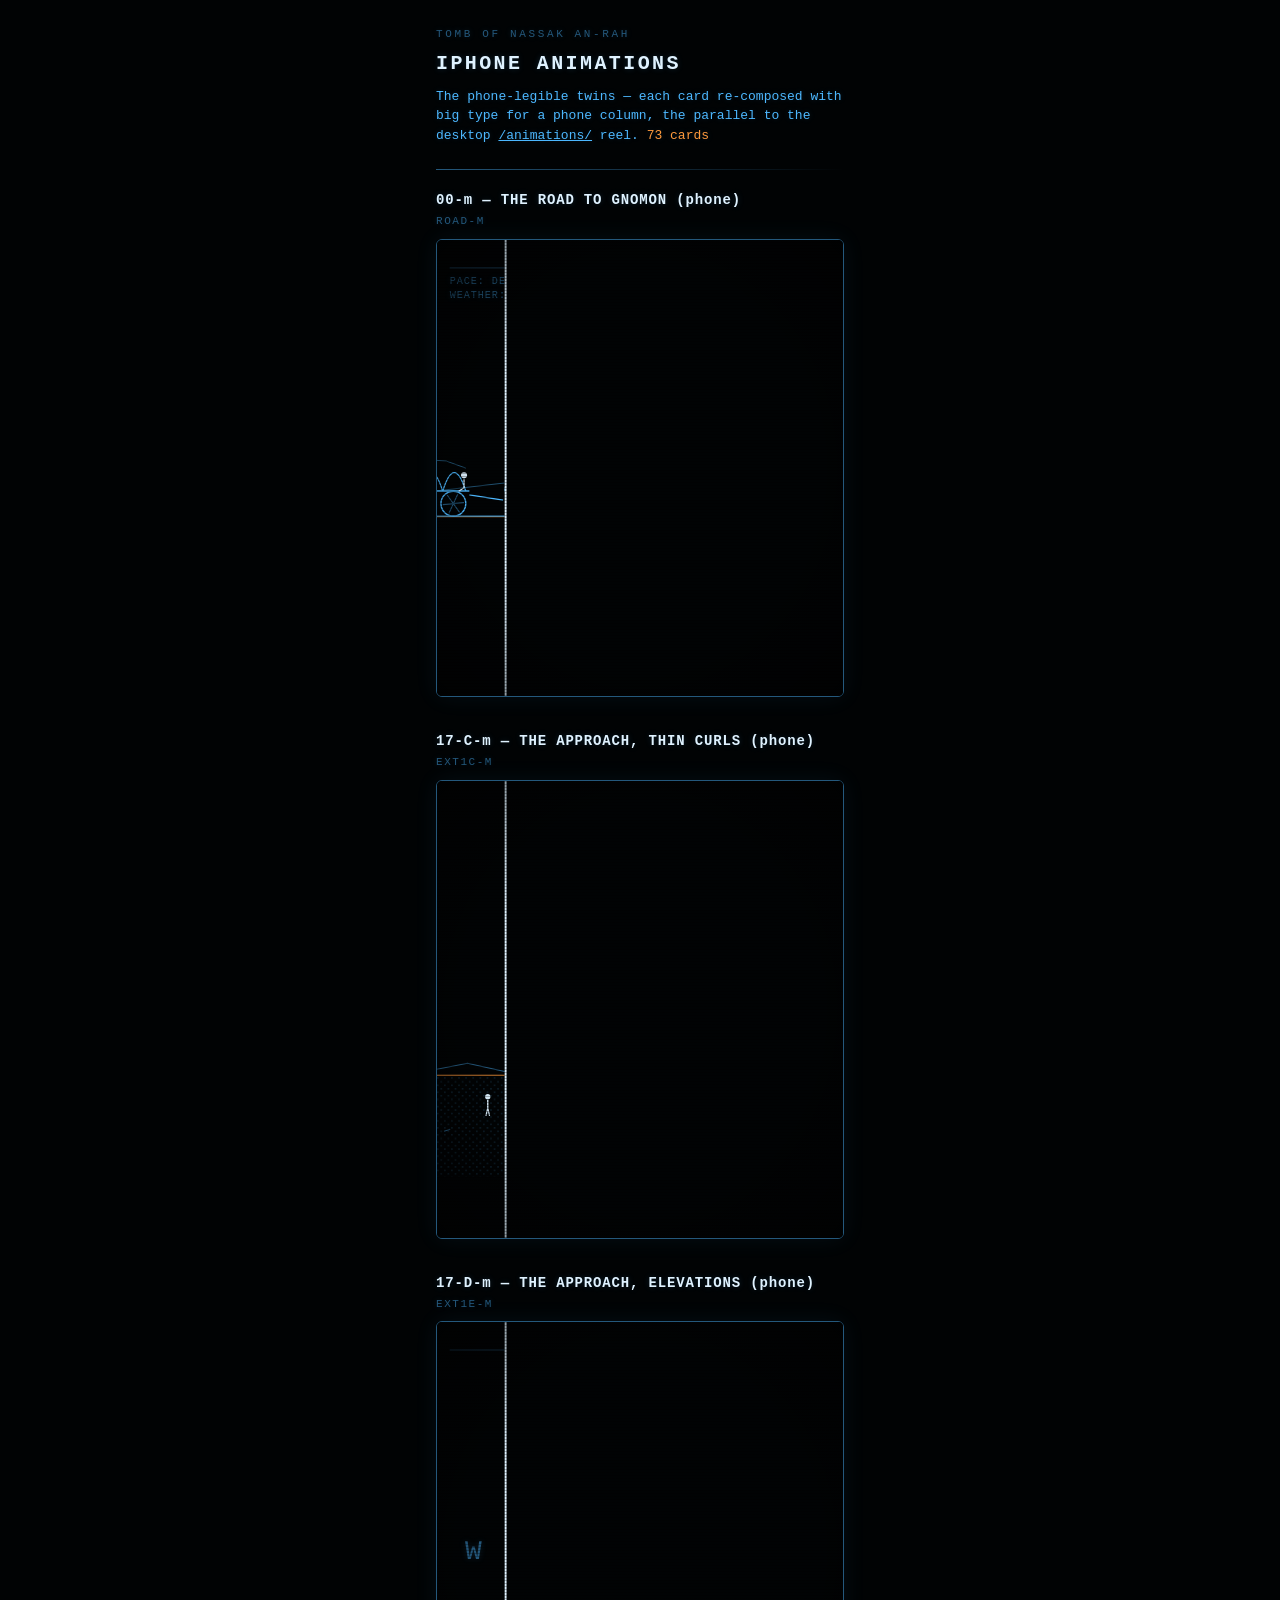
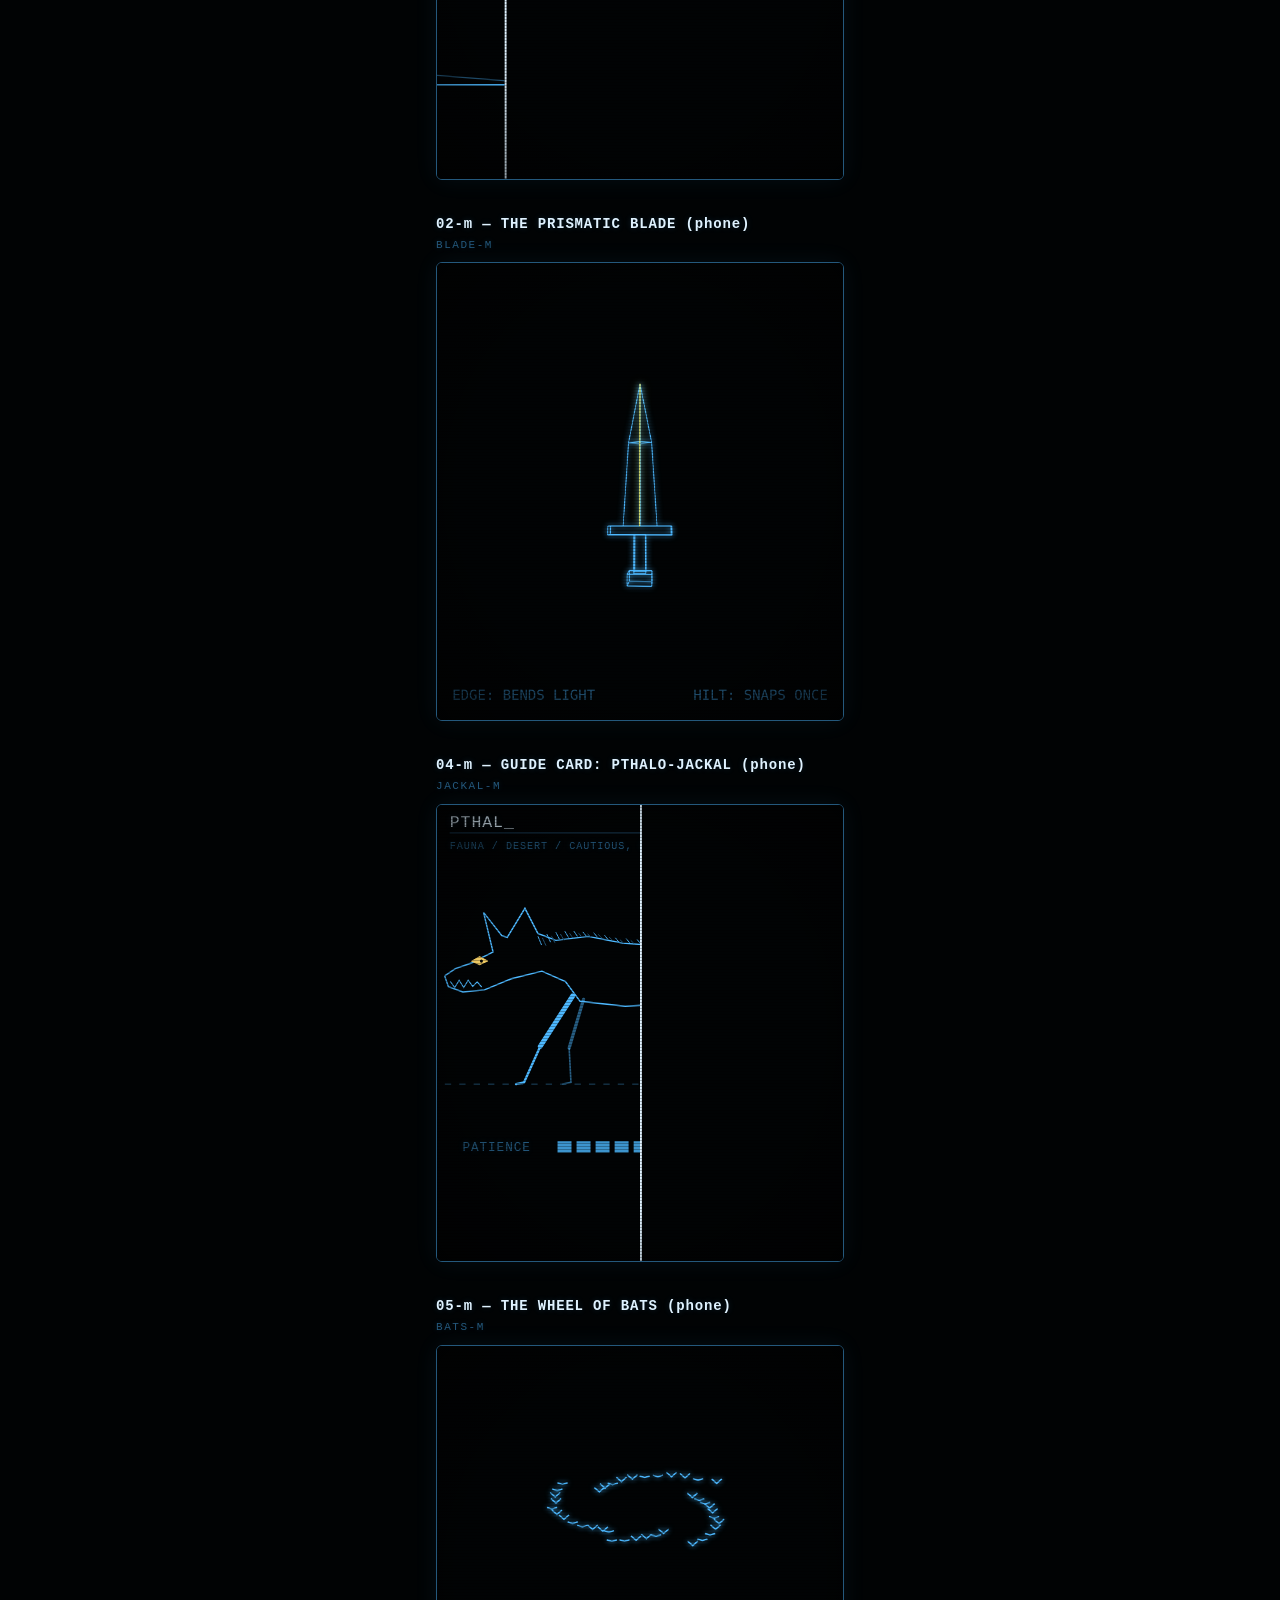
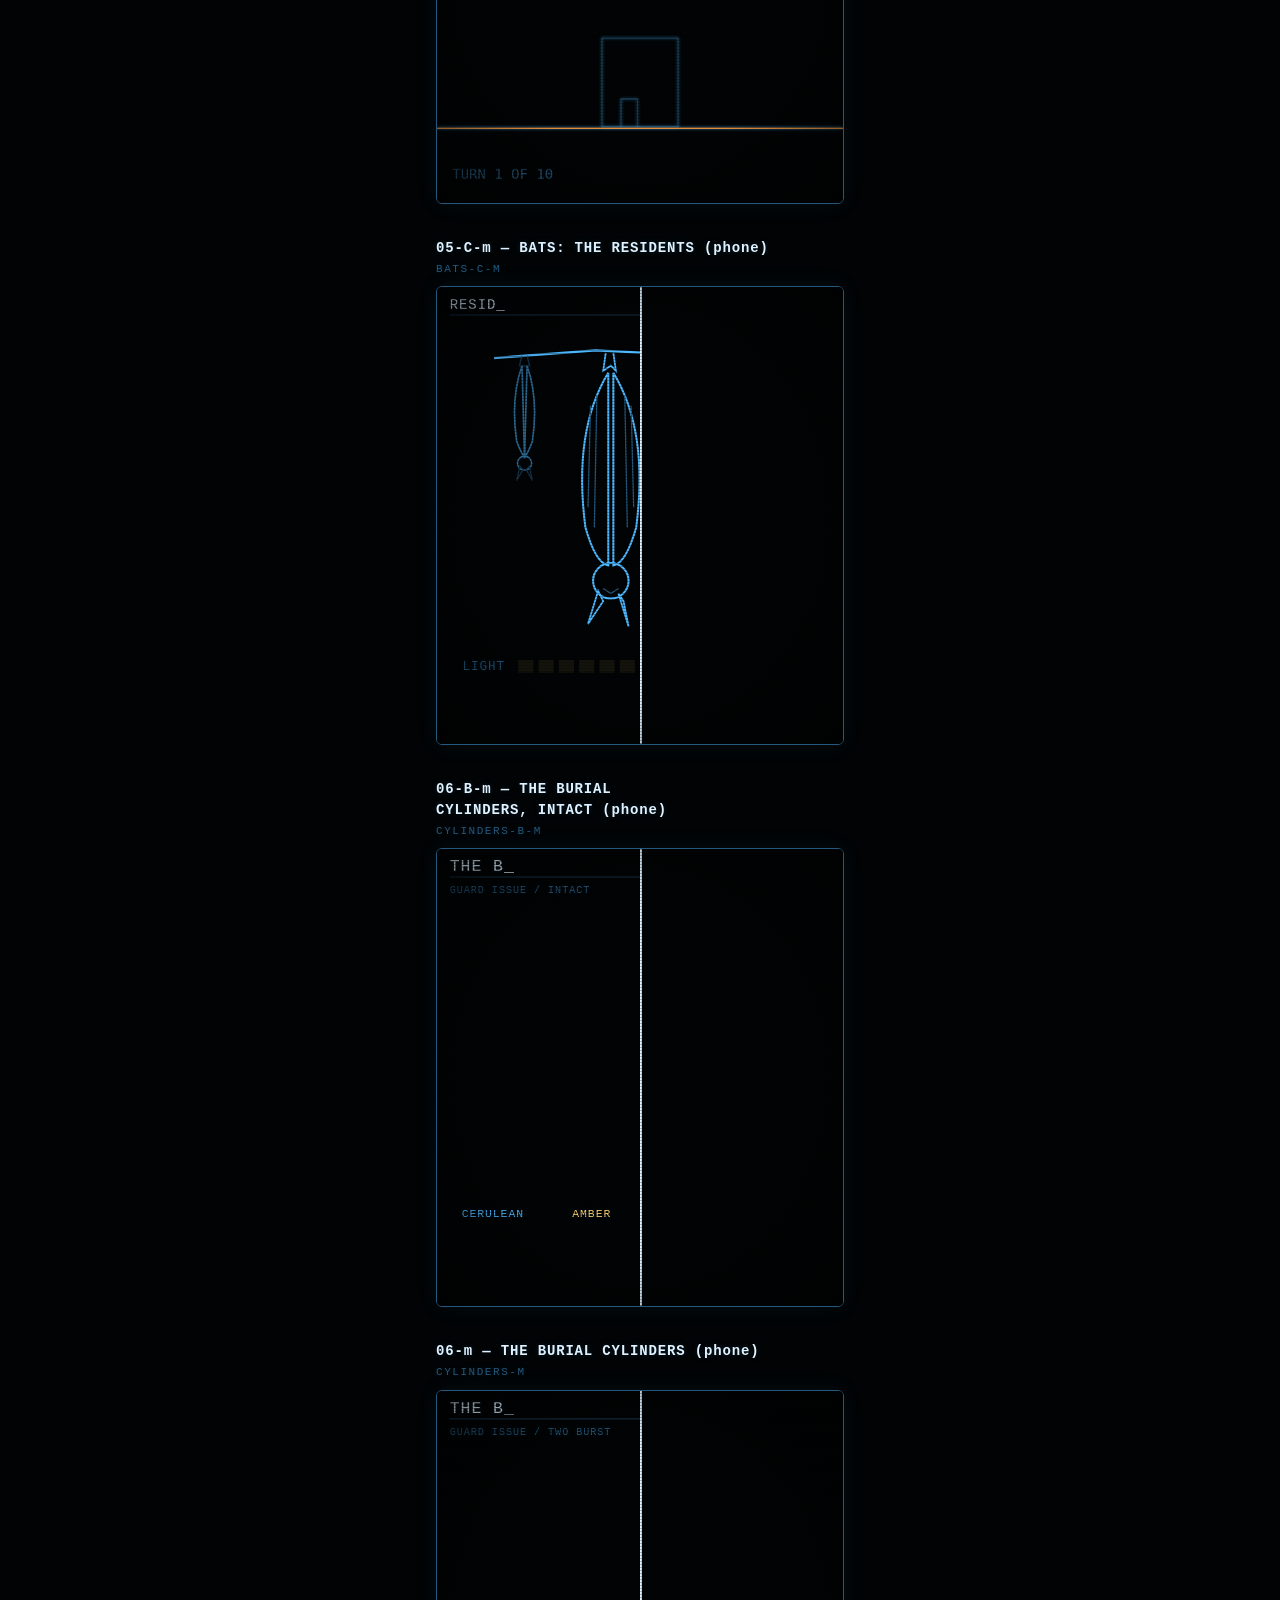
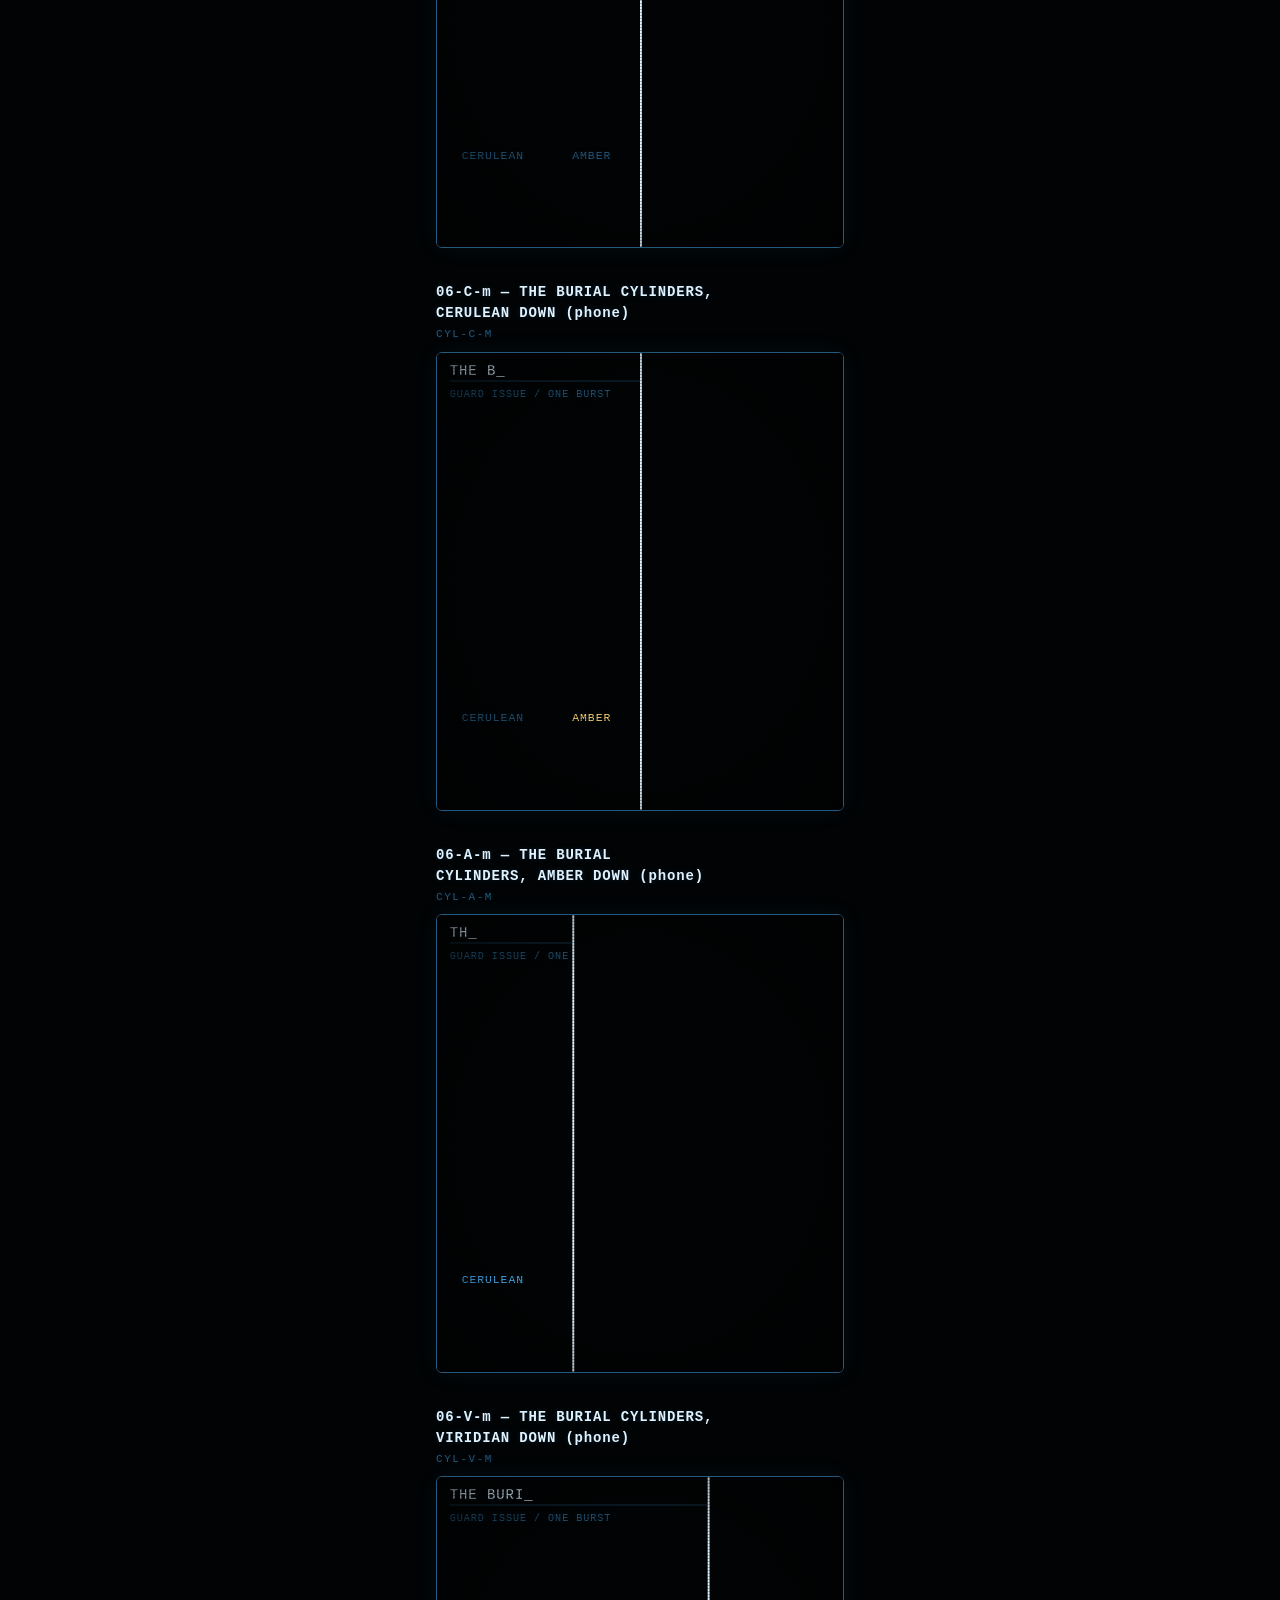
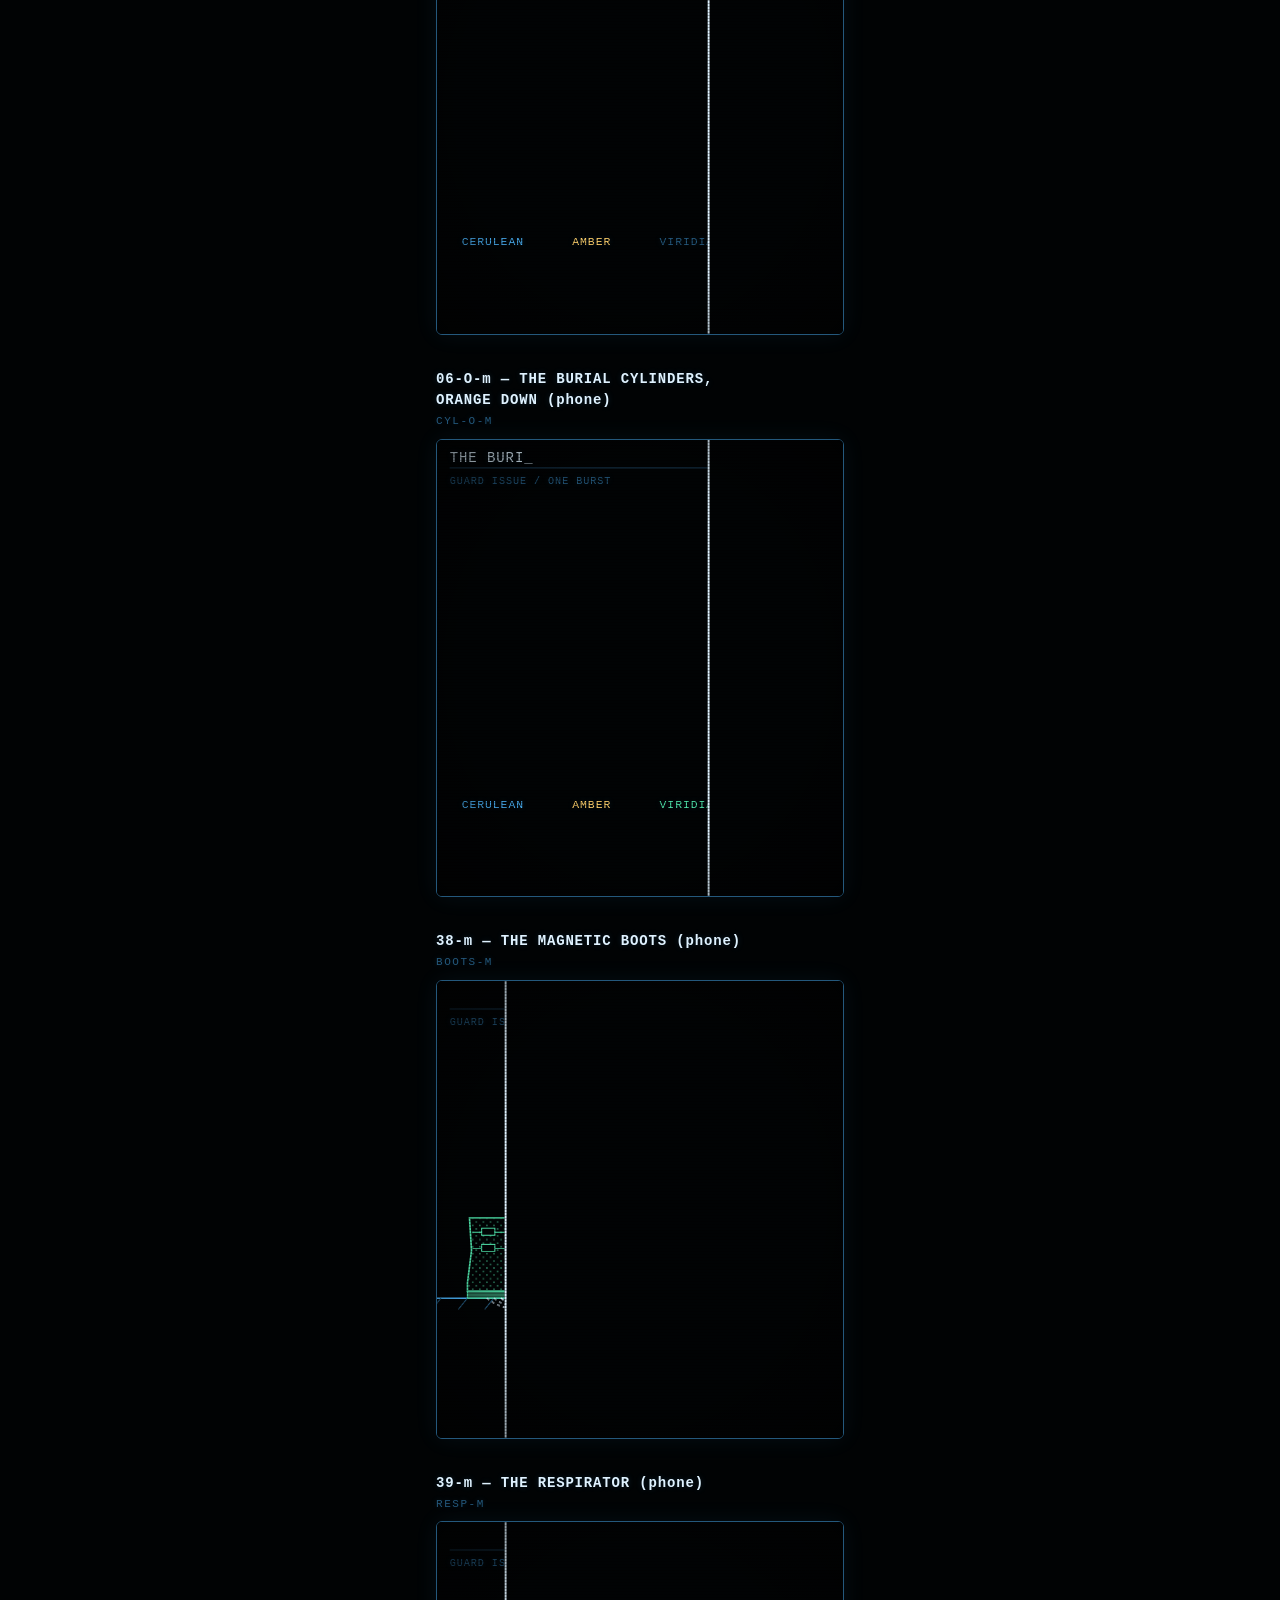
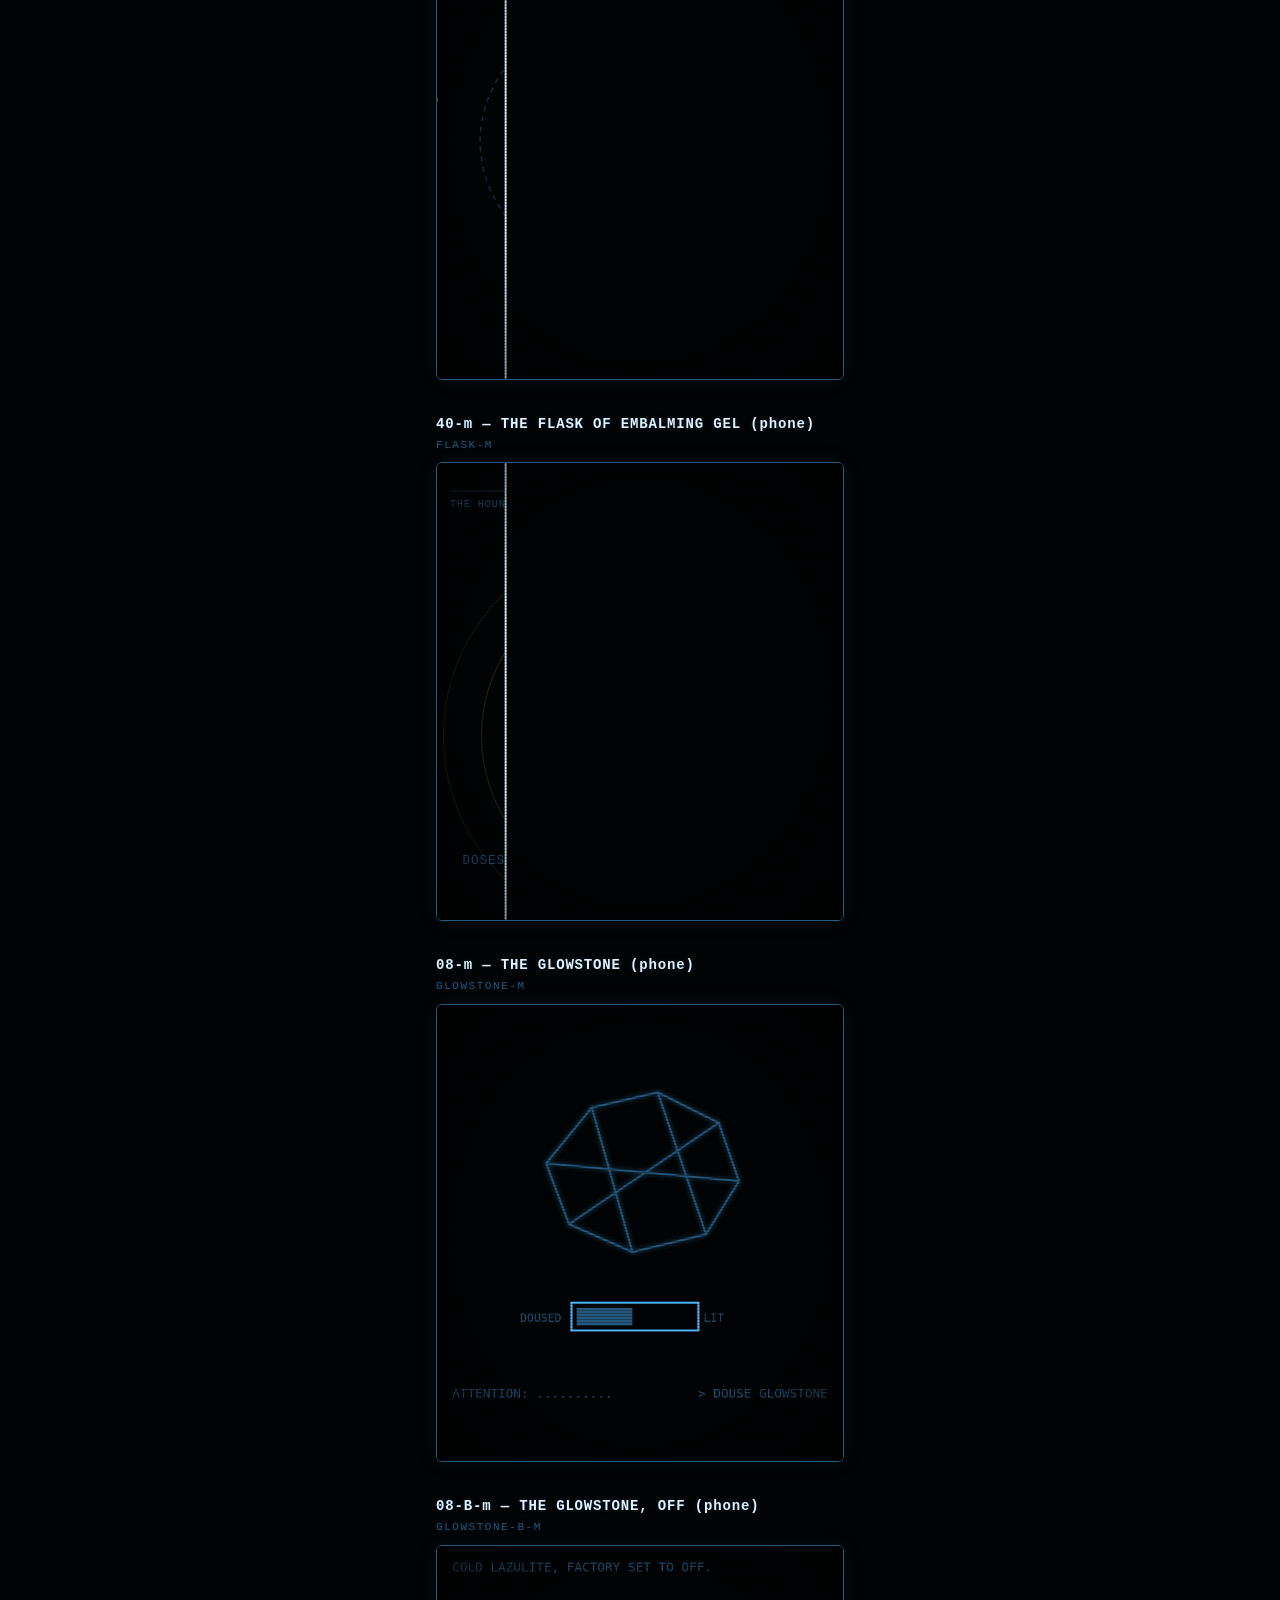
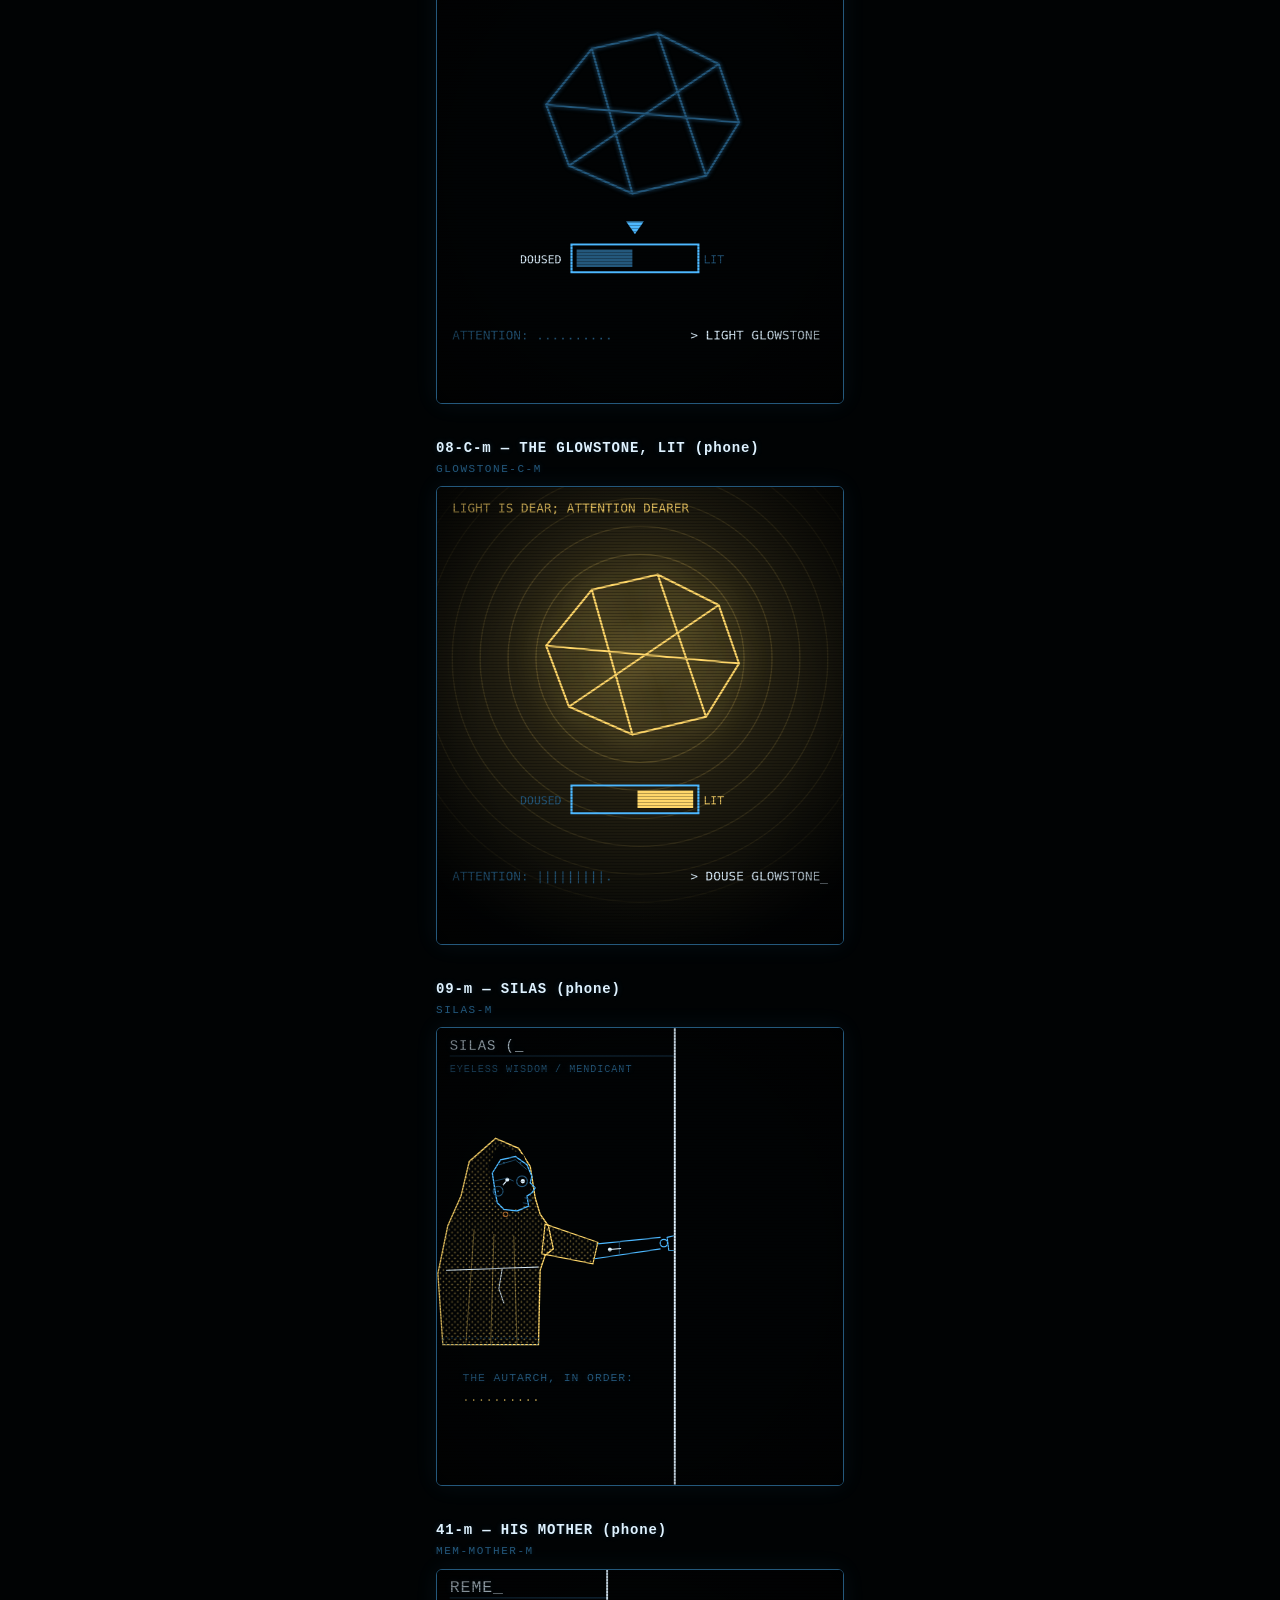
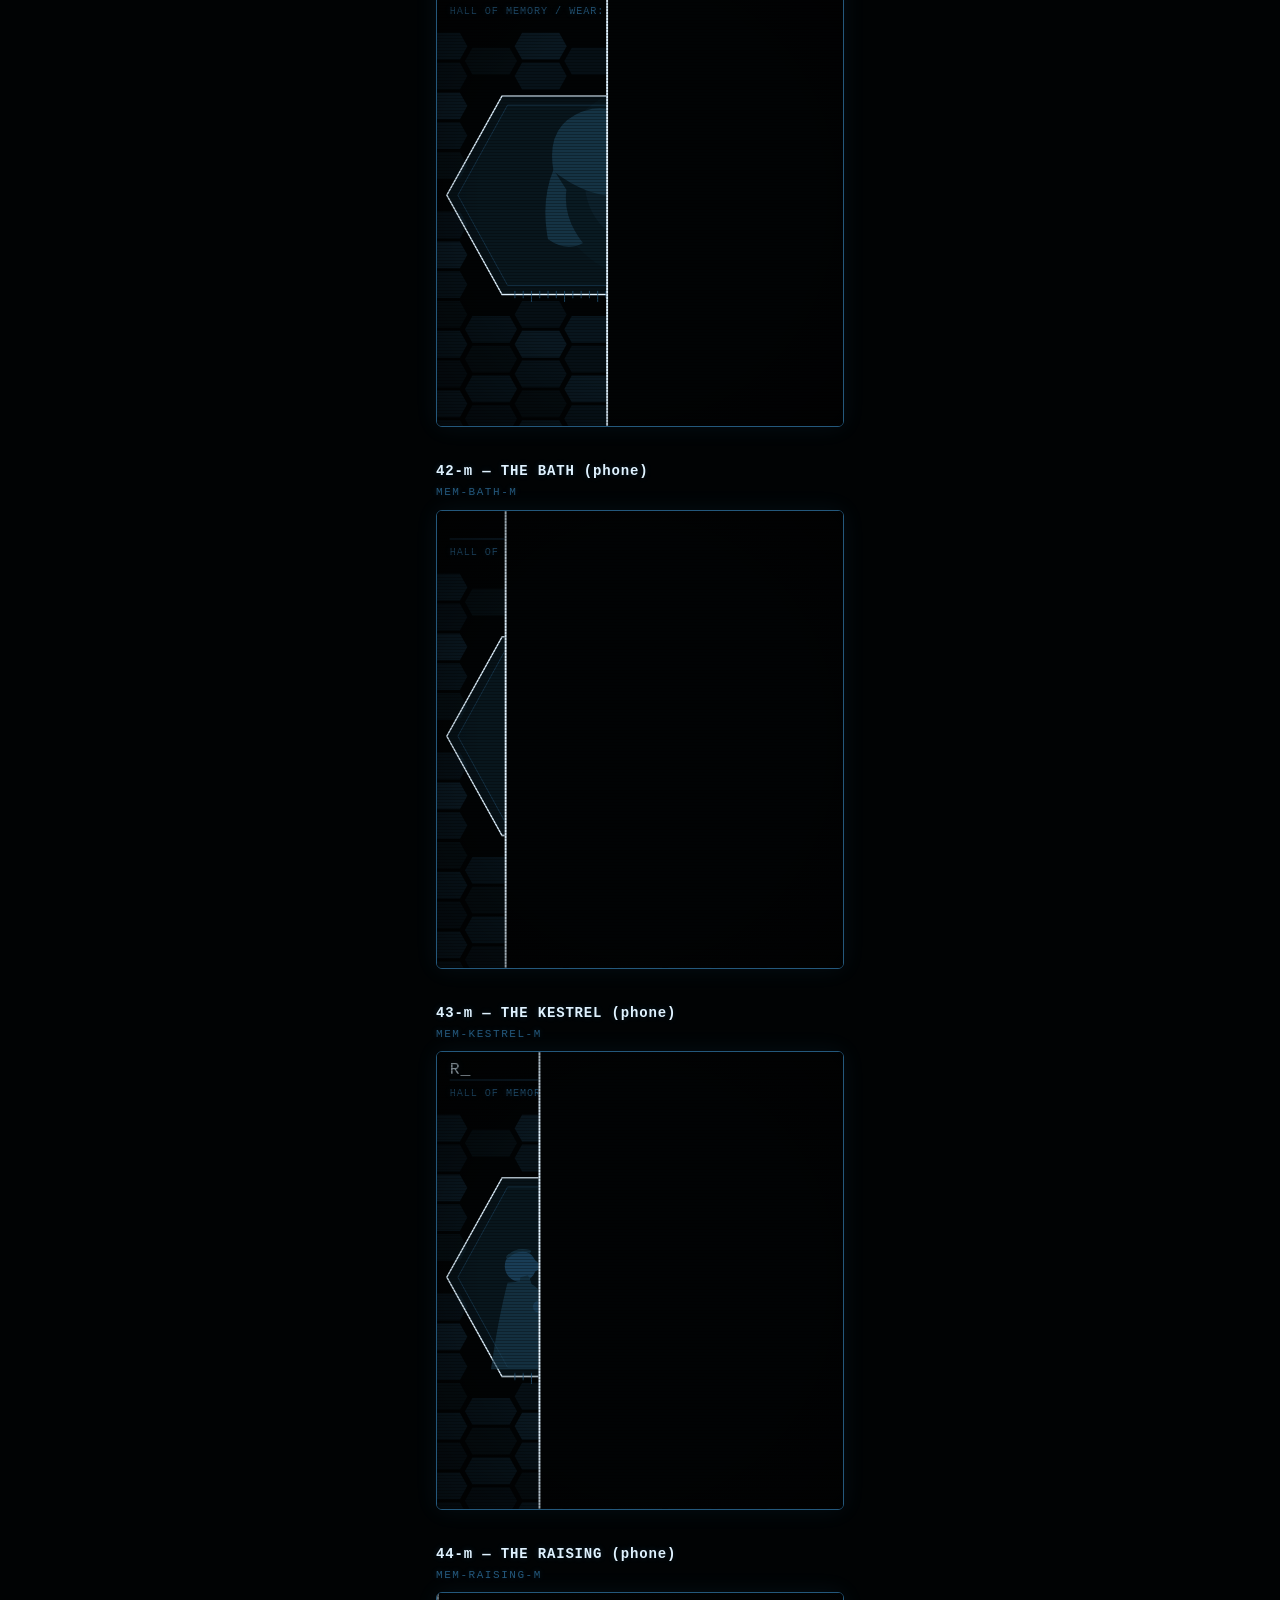
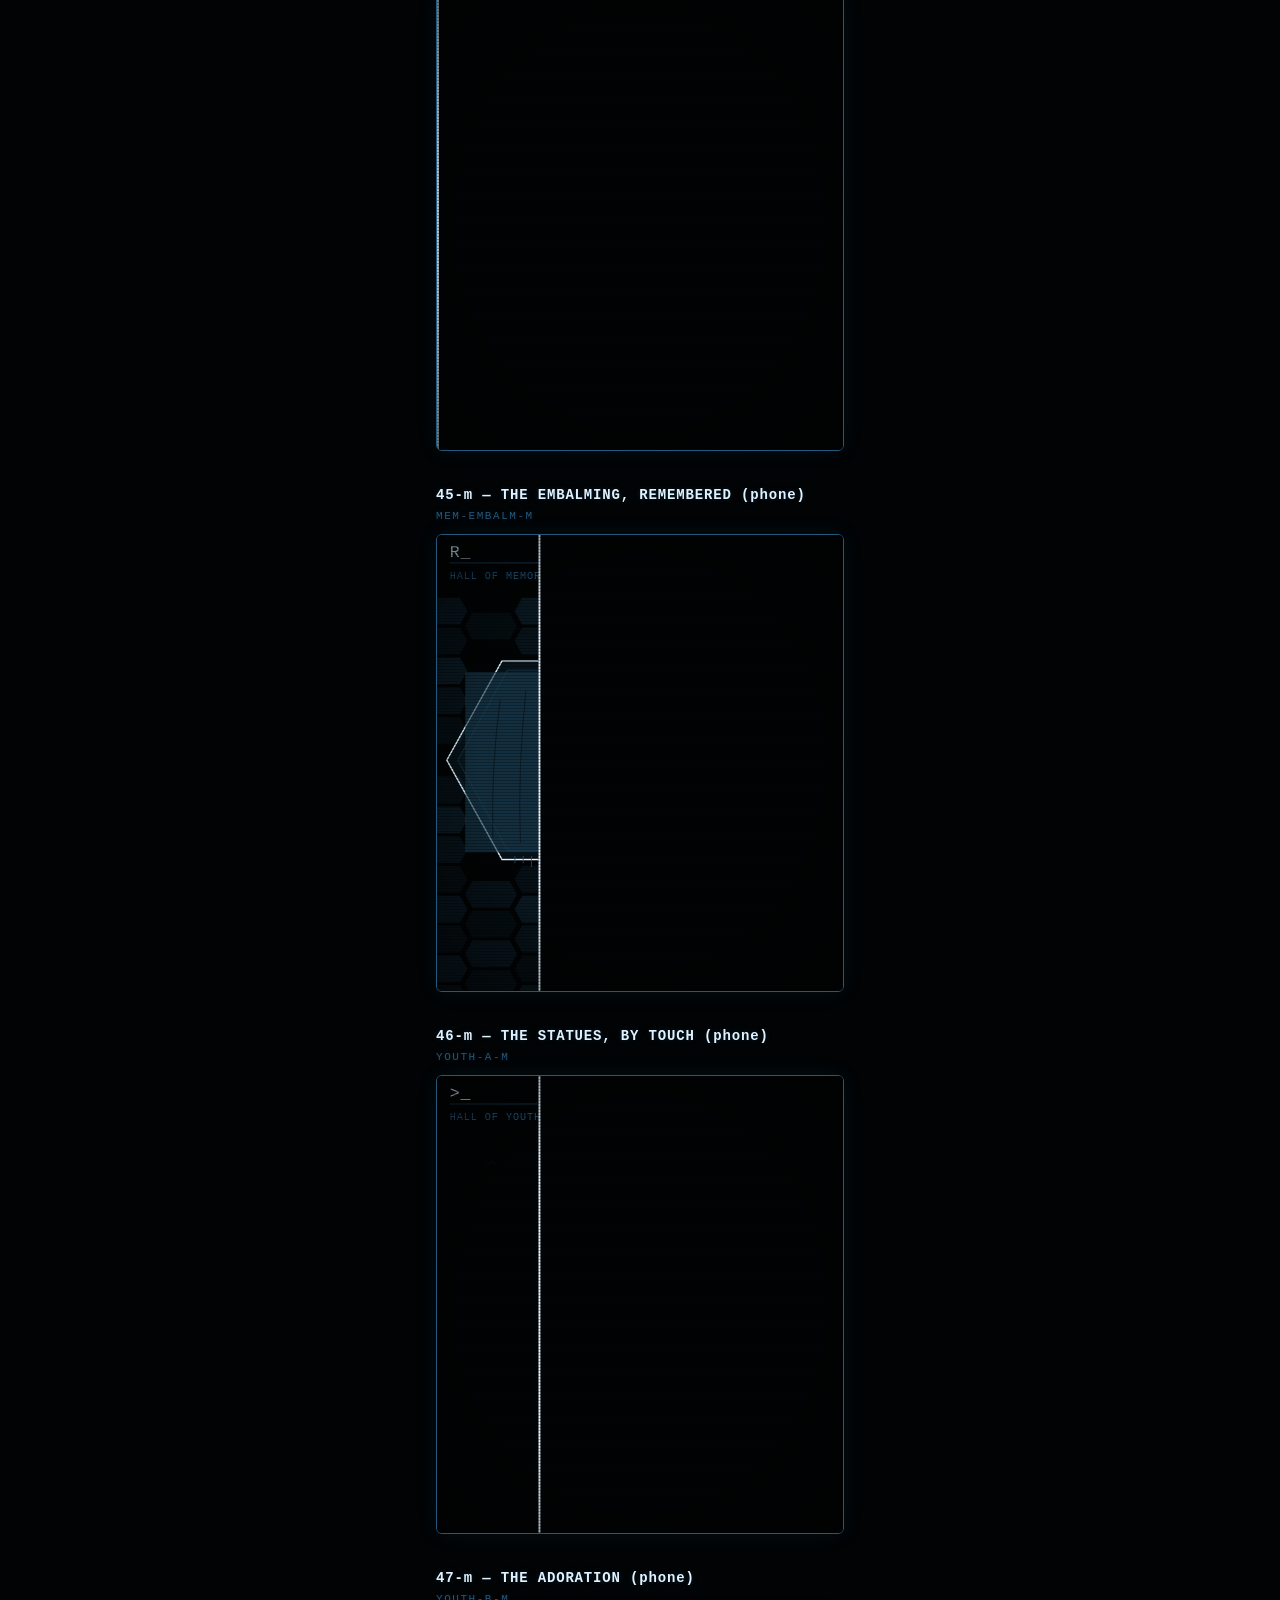
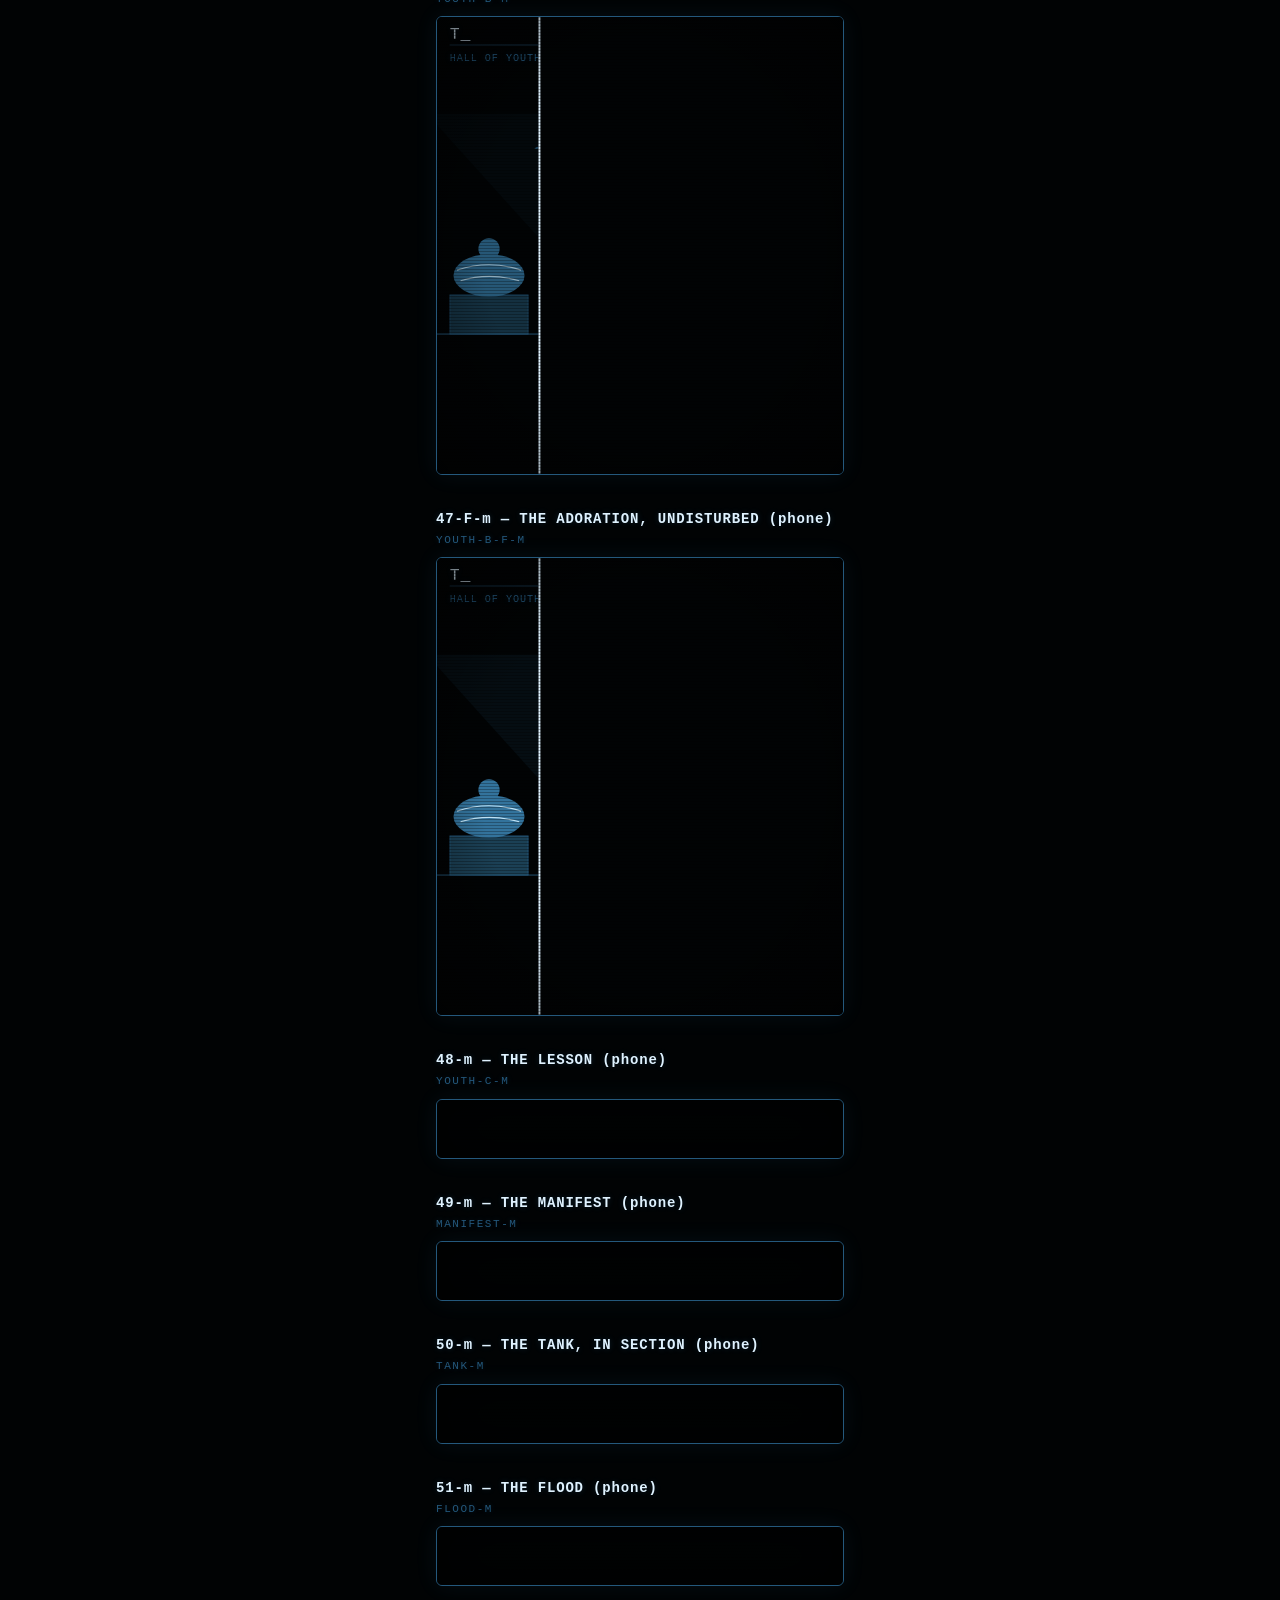
==== commit 0afe0246: "deploy: 0f39bc7 Co-Authored-By: Claude Fable 5 <noreply@anthropic.com>" ====
--- a/animations-iphone/index.html
+++ b/animations-iphone/index.html
@@ -9988,117 +9988,122 @@
   });
 
   /* ---------------- 00-m: the road to Gnomon (phone twin) ----------------
-     The desktop card (00) rings the wagon with tiny type; scaled to a phone
-     column that type is unreadable. This twin re-lays the same beat as a tall
-     portrait: a bigger wagon up top, then a large-type roster and a wrapped
-     proverb. Authored ~2.5x the desktop px so it lands legible after the phone
-     downscale. terminal.js picks it by rendered width. */
+     Phone twin of 00. The tableau is carried over whole -- every coordinate
+     inside SC is 00's scene space at 1.4x: the same wagon, zoxen, roll-in,
+     and fall, verbatim -- and the type is re-set outside: 26px title, the
+     stat line split under the rule, the roster at 20px above the dune line,
+     the proverb wrapped big below. Only the fleeing teamster's path is
+     retuned (flatter south) so he clears the roster and the proverb. */
   FIG._define("road-m", "svg", function (svg) {
     el(svg, "rect", { x: 0, y: 0, width: 640, height: 720, fill: BG });
     el(svg, "line", { x1: 20, y1: 44, x2: 620, y2: 44, stroke: PH_DIM });
-    const hdr = label(svg, 20, 34, 30, PH_BRIGHT);
-    const kick = label(svg, 620, 34, 15, PH_DIM); kick.setAttribute("text-anchor", "end");
-    kick.textContent = "AN OPENING";
-    // the dune line + the horizon
-    el(svg, "polyline", { fill: "none", stroke: PH_DIM, points:
-      "0,300 120,292 260,306 400,290 540,304 640,296" });
-    el(svg, "line", { x1: 0, y1: 320, x2: 640, y2: 320, stroke: PH, "stroke-width": 1.8 });
-    el(svg, "line", { x1: 0, y1: 322, x2: 640, y2: 322, stroke: FUNGUS, opacity: .4 });
-    // THE WAGON, drawn big: bed, ribs, wheels, yoke, zoxen, driver
-    const gW = el(svg, "g", {});
-    const W = (name, attrs) => el(gW, name, attrs);
-    W("line", { x1: 120, y1: 288, x2: 300, y2: 288, stroke: PH, "stroke-width": 3 }); // bed
+    const hdr = label(svg, 20, 34, 26, PH_BRIGHT);
+    const sub1 = label(svg, 20, 70, 16, PH_DIM);
+    sub1.textContent = "PACE: DESPERATE / RATIONS: SPOKEN FOR";
+    const sub2 = label(svg, 20, 92, 16, PH_DIM);
+    sub2.textContent = "WEATHER: CACKLEMAW";
+    const SC = el(svg, "g", { transform: "translate(-257 60) scale(1.4)" });
+    // the dunes (extended past the desktop frame so they bleed both edges)
+    el(SC, "polyline", { fill: "none", stroke: PH_DIM, points:
+      "-20,238 0,236 90,228 180,240 300,226 420,238 540,228 640,236 660,234" });
+    el(SC, "line", { x1: -20, y1: 268, x2: 660, y2: 268, stroke: PH, "stroke-width": 1.4 });
+    el(SC, "line", { x1: -20, y1: 269, x2: 660, y2: 269, stroke: FUNGUS, opacity: .4 });
+    // THE WAGON, whole: hoops, bed, wheels, yoke, zoxen, driver -- verbatim
+    const gW = document.createElementNS(NS, "g"); SC.appendChild(gW);
+    const W = (name, attrs) => { const n = document.createElementNS(NS, name);
+      for (const k in attrs) n.setAttribute(k, attrs[k]); gW.appendChild(n); return n; };
+    W("line", { x1: 96, y1: 240, x2: 214, y2: 240, stroke: PH, "stroke-width": 2 }); // the bed
     for (let i = 0; i < 4; i++)                                          // the ribs
-      W("path", { d: `M ${138 + i * 44} 288 Q ${160 + i * 44} 218 ${182 + i * 44} 288`,
-        fill: "none", stroke: PH, "stroke-width": 2 });
+      W("path", { d: `M ${106 + i * 26} 240 Q ${119 + i * 26} 198 ${132 + i * 26} 240`,
+        fill: "none", stroke: PH, "stroke-width": 1.4 });
     W("polyline", { fill: "none", stroke: PH_DIM,
-      points: "150,250 200,222 260,220 300,250" });                     // the canvas line
-    const wheels = [[160, 300], [252, 300]].map(([x, y]) => {
-      W("circle", { cx: x, cy: y, r: 24, fill: "none", stroke: PH, "stroke-width": 2 });
+      points: "104,214 128,206 158,204 188,206 210,214" });              // the canvas line
+    const wheels = [[122, 254], [196, 254]].map(([x, y]) => {
+      W("circle", { cx: x, cy: y, r: 14, fill: "none", stroke: PH, "stroke-width": 1.6 });
       return { x, y, spokes: [0, 1, 2].map(() =>
-        W("line", { stroke: PH_DIM, "stroke-width": 1.6 })) };
-    });
-    W("line", { x1: 300, y1: 292, x2: 344, y2: 300, stroke: PH, "stroke-width": 1.8 }); // yoke
+        W("line", { stroke: PH_DIM, "stroke-width": 1.2 })) };
+    });
+    W("line", { x1: 214, y1: 244, x2: 252, y2: 250, stroke: PH, "stroke-width": 1.4 }); // yoke
     // the zoxen, plodding
-    const zox = [[350, 288], [402, 290]].map(([x, y]) => ({
+    const zox = [[258, 238], [292, 240]].map(([x, y]) => ({
       x, y,
-      body: W("ellipse", { cx: x + 18, cy: y, rx: 22, ry: 13, fill: "none",
-        stroke: PH, "stroke-width": 2 }),
-      head: W("polyline", { fill: "none", stroke: PH, "stroke-width": 1.8,
-        points: `${x + 38},${y - 6} ${x + 52},${y} ${x + 49},${y + 9}` }),
-      legs: W("polyline", { fill: "none", stroke: PH, "stroke-width": 1.8 }),
+      body: W("ellipse", { cx: x + 12, cy: y, rx: 16, ry: 9, fill: "none",
+        stroke: PH, "stroke-width": 1.5 }),
+      head: W("polyline", { fill: "none", stroke: PH, "stroke-width": 1.4,
+        points: `${x + 26},${y - 4} ${x + 36},${y} ${x + 34},${y + 6}` }),
+      legs: W("polyline", { fill: "none", stroke: PH, "stroke-width": 1.4 }),
     }));
     const driver = W("g", {});
-    const dv = (name, attrs) => el(driver, name, attrs);
-    dv("circle", { cx: 292, cy: 262, r: 5, fill: PH_BRIGHT });
-    dv("polyline", { fill: "none", stroke: PH_BRIGHT, "stroke-width": 1.8,
-      points: "292,268 292,282 284,288" });
-    // the roster, big type
+    const dv = (name, attrs) => { const n = document.createElementNS(NS, name);
+      for (const k in attrs) n.setAttribute(k, attrs[k]); driver.appendChild(n); return n; };
+    dv("circle", { cx: 208, cy: 222, r: 3.4, fill: PH_BRIGHT });
+    dv("polyline", { fill: "none", stroke: PH_BRIGHT, "stroke-width": 1.3,
+      points: "208,226 208,236 202,240" });
+    // the teamster, fleeing: a little walking figure, not an ambiguous dot
+    const flee = el(SC, "g", { opacity: 0 });
+    el(flee, "circle", { cx: 0, cy: -12, r: 3, fill: PH_BRIGHT });
+    el(flee, "line", { x1: 0, y1: -9, x2: 0, y2: 2, stroke: PH_BRIGHT,
+      "stroke-width": 1.4 });
+    const fleeLegs = el(flee, "polyline", { fill: "none", stroke: PH_BRIGHT,
+      "stroke-width": 1.3 });
+    // the roster, re-set big above the dune line
     const R = [
-      { y: 392, a: "MERCHANT .... WITH THE WAGON", b: "MERCHANT .... LOST (MOONSET)" },
-      { y: 428, a: "ZOXEN x2 .... PULLING",        b: "ZOXEN x2 .... LOST" },
-      { y: 464, a: "TEAMSTER .... DRIVING",        b: "TEAMSTER .... FLED SOUTH" },
-      { y: 500, a: "YOU ......... NOT YET HERE",   b: "YOU ......... INCOMING" },
-    ].map(r => ({ ...r, n: label(svg, 40, r.y, 23, PH) }));
-    // the teamster, fleeing south
-    const flee = el(svg, "g", { opacity: 0 });
-    el(flee, "circle", { cx: 0, cy: -18, r: 5, fill: PH_BRIGHT });
-    el(flee, "line", { x1: 0, y1: -13, x2: 0, y2: 4, stroke: PH_BRIGHT, "stroke-width": 2 });
-    const fleeLegs = el(flee, "polyline", { fill: "none", stroke: PH_BRIGHT,
-      "stroke-width": 1.8 });
-    // the proverb, wrapped, big
-    const F1 = label(svg, 320, 588, 24, FUNGUS); F1.setAttribute("text-anchor", "middle");
-    const F2 = label(svg, 320, 624, 24, FUNGUS); F2.setAttribute("text-anchor", "middle");
-    const F3 = label(svg, 320, 662, 24, PH_BRIGHT); F3.setAttribute("text-anchor", "middle");
-    const doWipe = wipe(svg, 640, 720, 2, 10);
+      { y: 128, a: "MERCHANT ......... WITH THE WAGON", b: "MERCHANT ......... LOST (MOONSET)" },
+      { y: 160, a: "ZOXEN x2 ......... PULLING",        b: "ZOXEN x2 ......... LOST" },
+      { y: 192, a: "TEAMSTER ......... DRIVING",        b: "TEAMSTER ......... FLED SOUTH" },
+      { y: 224, a: "YOU .............. NOT YET HERE",   b: "YOU .............. INCOMING" },
+    ].map(r => ({ ...r, n: label(svg, 40, r.y, 20, PH) }));
+    // the proverb, wrapped big
+    const F1 = label(svg, 320, 648, 22, FUNGUS); F1.setAttribute("text-anchor", "middle");
+    const F2 = label(svg, 320, 680, 22, FUNGUS); F2.setAttribute("text-anchor", "middle");
+    const doWipe = wipe(svg, 640, 720, 2, 12);
     clock(t => {
       const T = Math.min(t, 259); // a title card: plays once, holds the tableau
       doWipe(T);
-      typeOn(hdr, "ROAD TO GNOMON", T, 4, 1.2);
+      typeOn(hdr, "ROAD TO GNOMON", T, 4, 1.4);
       const fallen = T >= 130;
-      const dx = fallen ? 0 : -150 + Math.min(T, 96) * 1.5625; // rolls in, arrives ~T=96
+      const wx = fallen ? 200 : Math.floor(T * 1.6);
       gW.setAttribute("transform",
-        `translate(${dx} 0)` + (fallen ? " rotate(-10 206 300)" : ""));
+        `translate(${wx} 0)` + (fallen ? " rotate(-11 200 254)" : ""));
       wheels.forEach(w => w.spokes.forEach((sp, i) => {
         const a = (fallen ? 0 : t * .5) + i * Math.PI / 3;
-        sp.setAttribute("x1", w.x - Math.cos(a) * 22); sp.setAttribute("y1", w.y - Math.sin(a) * 22);
-        sp.setAttribute("x2", w.x + Math.cos(a) * 22); sp.setAttribute("y2", w.y + Math.sin(a) * 22);
+        sp.setAttribute("x1", w.x - Math.cos(a) * 12); sp.setAttribute("y1", w.y - Math.sin(a) * 12);
+        sp.setAttribute("x2", w.x + Math.cos(a) * 12); sp.setAttribute("y2", w.y + Math.sin(a) * 12);
       }));
       zox.forEach((z, i) => {
         if (!fallen) {
-          const st = ((t + i * 2) % 4 < 2) ? 6 : -6;
+          const st = ((t + i * 2) % 4 < 2) ? 4 : -4;
           z.legs.setAttribute("points",
-            `${z.x + 2 + st},322 ${z.x + 6},300 ${z.x + 16},300 ${z.x + 16 - st},322 ` +
-            `${z.x + 28 + st},322 ${z.x + 28},300 ${z.x + 38},300 ${z.x + 38 - st},322`);
+            `${z.x + 2 + st},268 ${z.x + 4},248 ${z.x + 10},248 ${z.x + 10 - st},268 ` +
+            `${z.x + 18 + st},268 ${z.x + 18},248 ${z.x + 24},248 ${z.x + 24 - st},268`);
           z.body.setAttribute("transform", ""); z.head.setAttribute("transform", "");
           z.head.setAttribute("opacity", 1);
         } else {                                    // arranged by the wind, as if asleep
           z.legs.setAttribute("points",
-            `${z.x - 2},314 ${z.x + 12},318 ${z.x + 26},314 ${z.x + 40},318`);
-          const down = `translate(0 20) rotate(8 ${z.x + 18} ${z.y})`;
+            `${z.x - 2},262 ${z.x + 8},264 ${z.x + 18},262 ${z.x + 28},264`);
+          const down = `translate(0 14) rotate(8 ${z.x + 12} ${z.y})`;
           z.body.setAttribute("transform", down);
           z.head.setAttribute("transform", down);
           z.head.setAttribute("opacity", .4);
         }
       });
-      // gone from the bench at moonset -- REMOVED, not just faded (Safari
-      // leaves stale paint behind attribute-only hides)
+      // gone from the bench at moonset -- REMOVED, not just faded: some
+      // renderers (Safari) leave stale paint behind attribute-only hides
       if (fallen && driver.isConnected) driver.remove();
       driver.setAttribute("opacity", fallen ? 0 : 1);
-      if (fallen && T < 176) {                      // the teamster, fleeing south
+      if (fallen && T < 170) {                      // the teamster, fleeing south
         flee.setAttribute("opacity", 1);
-        flee.setAttribute("transform",
-          `translate(${470 + (T - 130) * 4} ${338 + (T - 130) * 1.6})`);
-        const st = (t % 4 < 2) ? 6 : -6;
-        fleeLegs.setAttribute("points", `${-st},16 0,4 ${st},16`);
-      } else if (flee.isConnected && T >= 176) flee.remove();
+        flee.setAttribute("transform",              // flatter than 00's dive:
+          `translate(${420 + (T - 130) * 3.4} ${292 + (T - 130) * 1.0})`);
+        const st = (t % 4 < 2) ? 4 : -4;
+        fleeLegs.setAttribute("points", `${-st},10 0,2 ${st},10`);
+      } else if (flee.isConnected && T >= 170) flee.remove();
       R.forEach((r, i) => {
-        if (!fallen) typeOn(r.n, r.a, T, 16 + i * 12, 1.6);
+        if (!fallen) typeOn(r.n, r.a, T, 16 + i * 14, 1.6);
         else { r.n.textContent = r.b; r.n.setAttribute("fill", i === 3 ? PH_BRIGHT : PH_DIM); }
       });
       typeOn(F1, "THE ROAD TO GNOMON IS WALKED", T, 176, 1.6);
-      typeOn(F2, "ONLY BY THE DESPERATE.", T, 196, 1.6);
-      typeOn(F3, "PROVEN AGAIN.", T, 212, 1.6);
+      typeOn(F2, "ONLY BY THE DESPERATE. PROVEN AGAIN.", T, 196, 1.6);
     });
   });
 
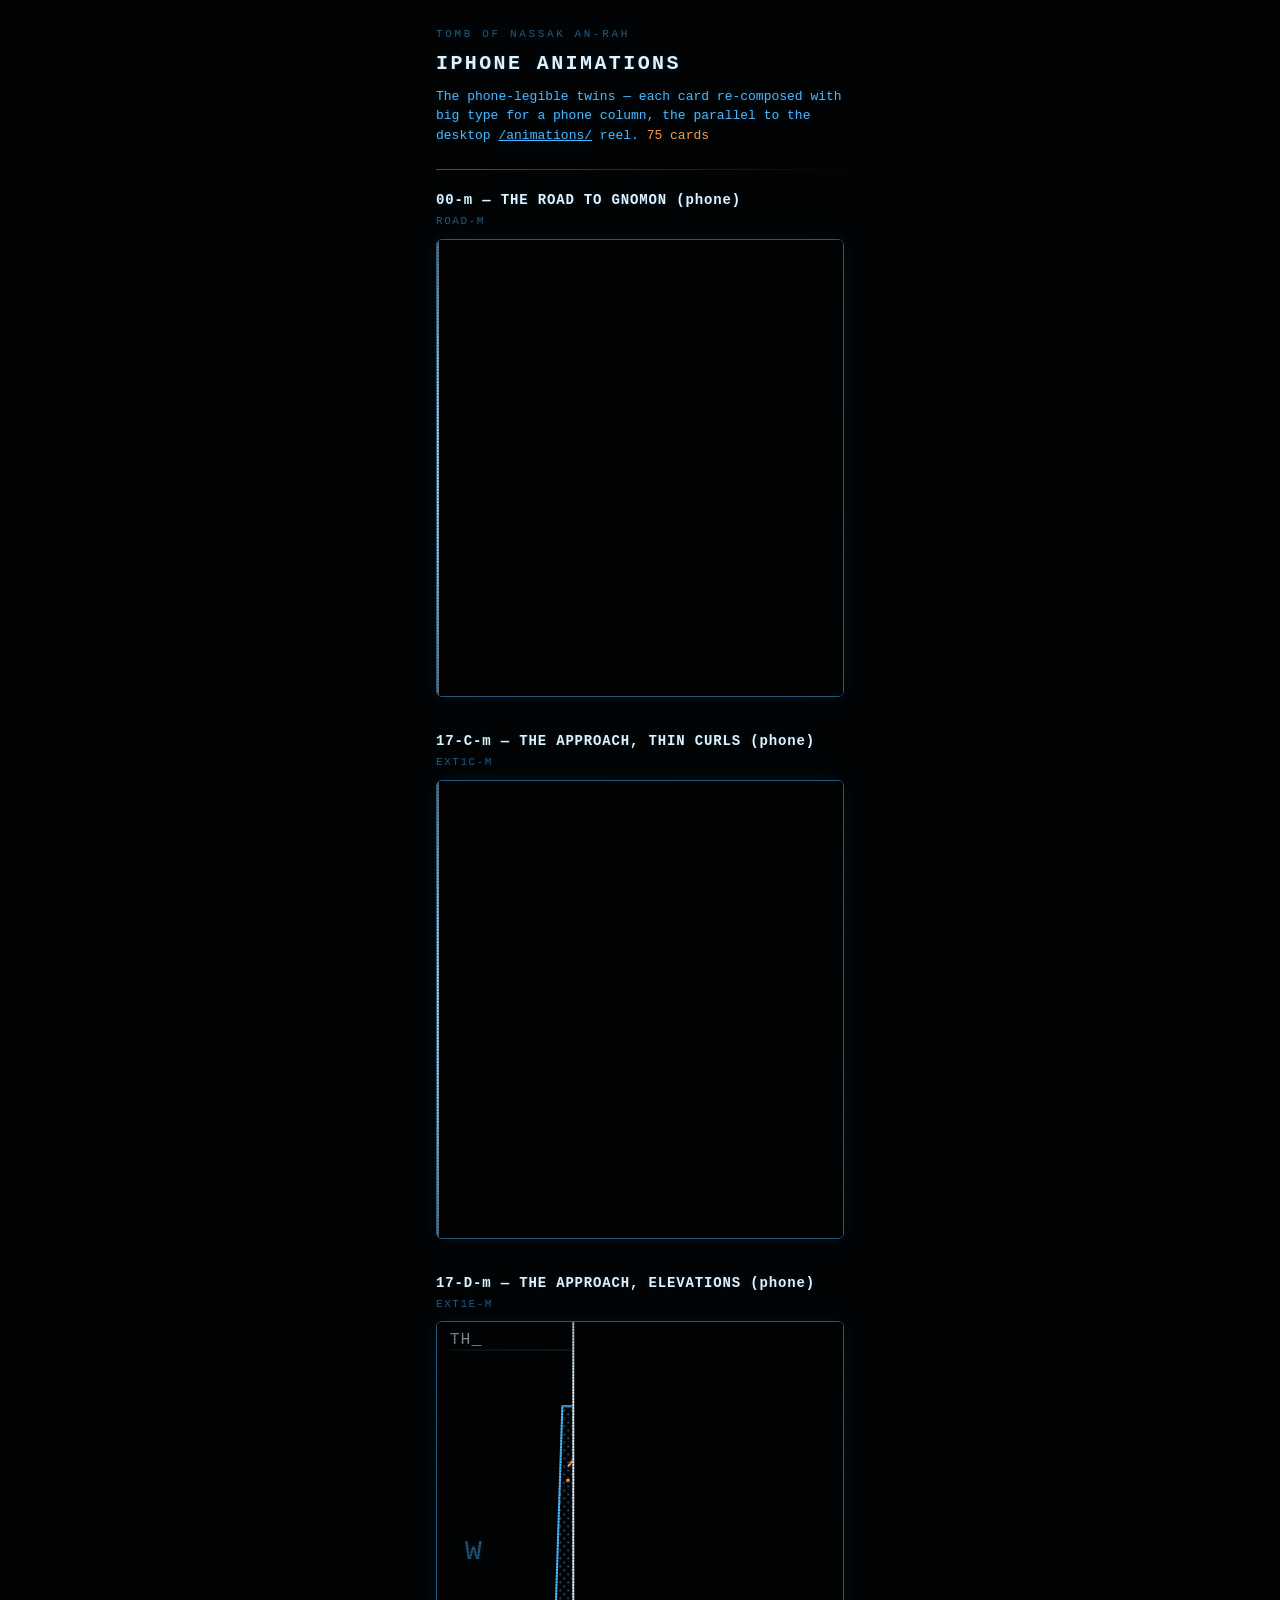
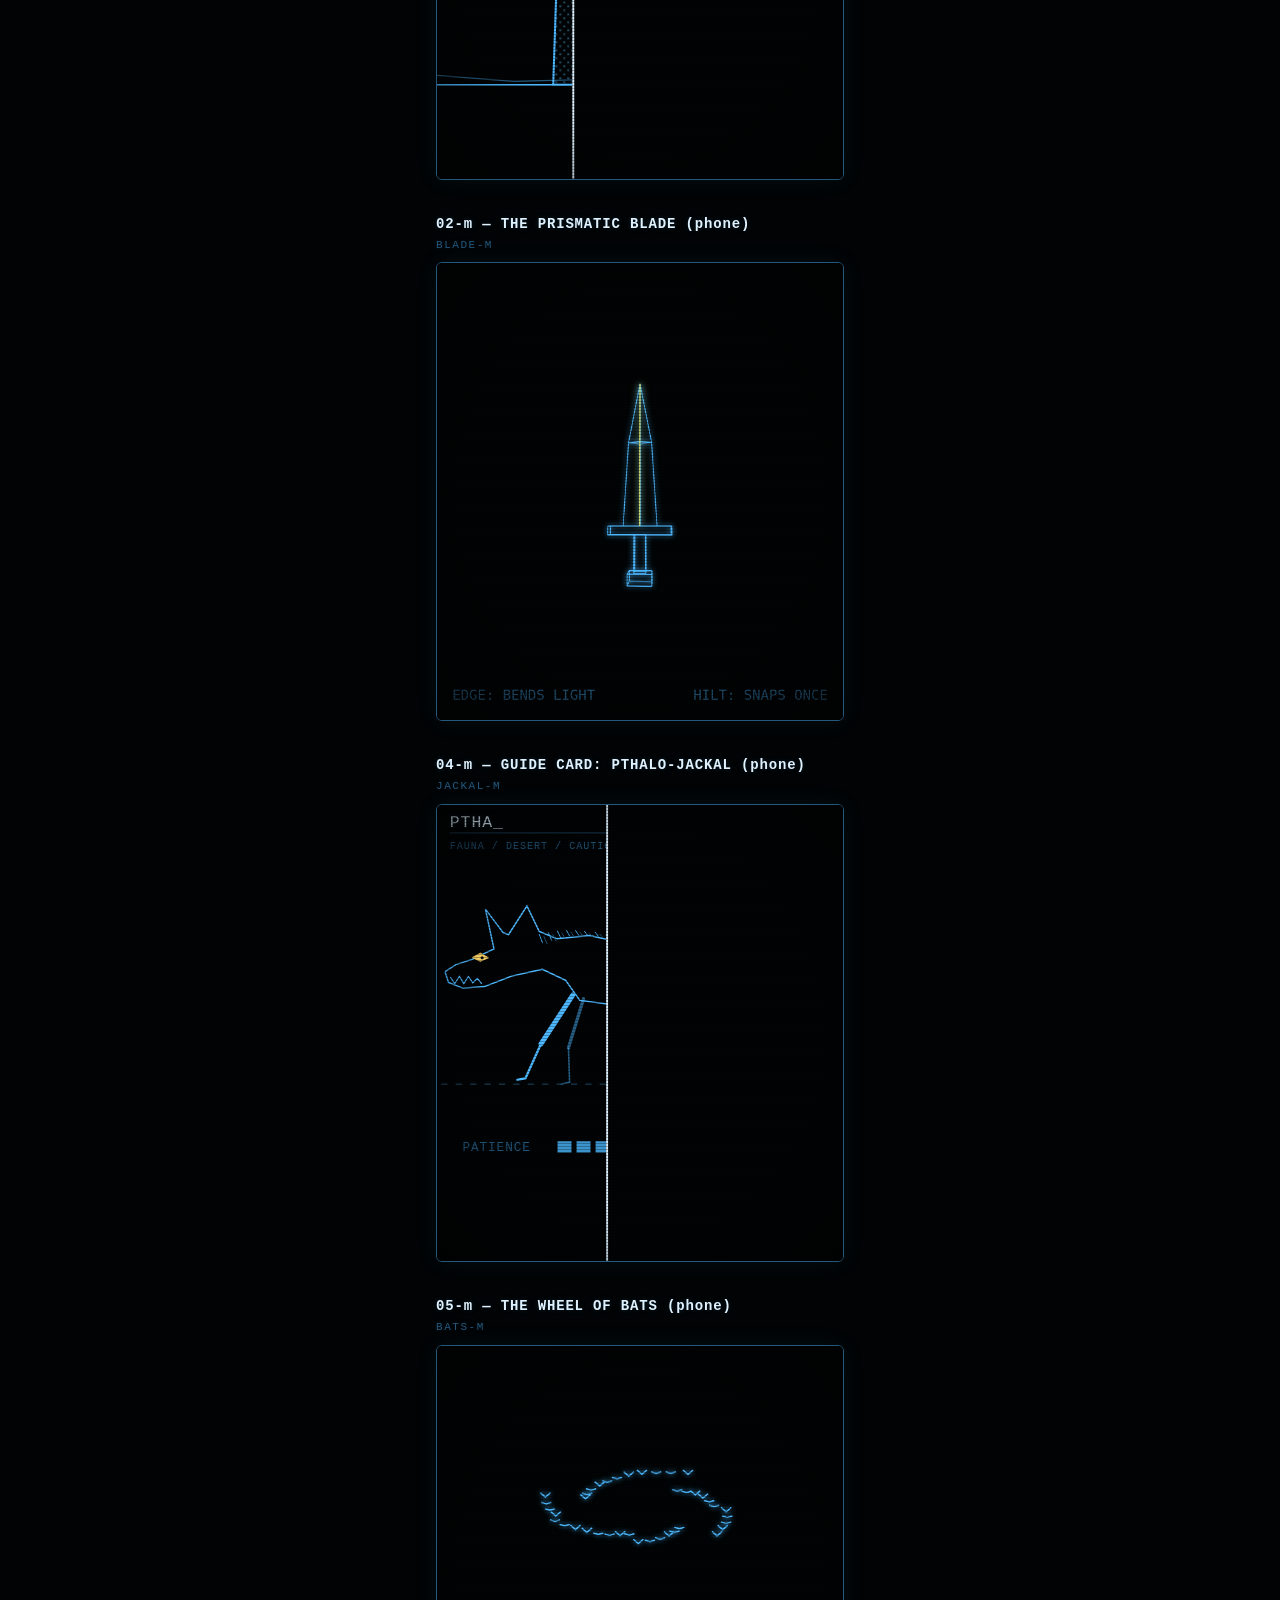
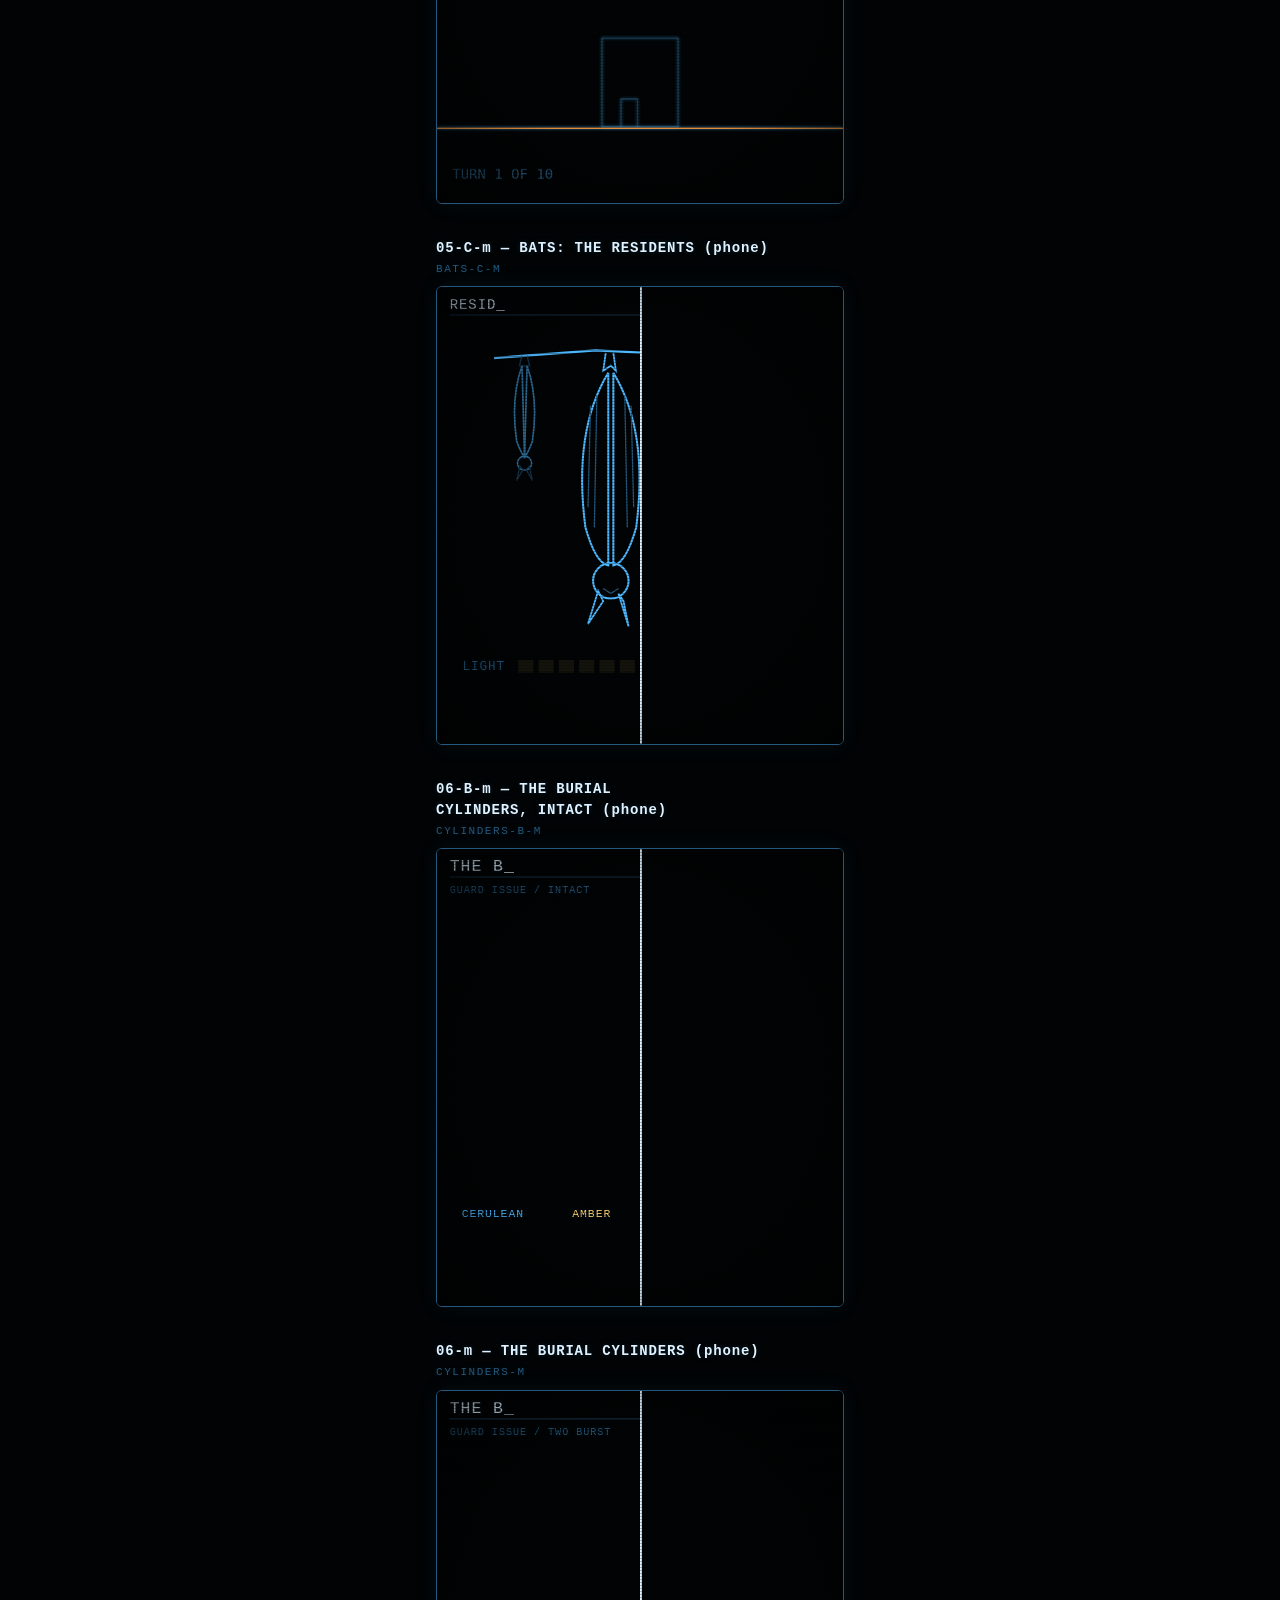
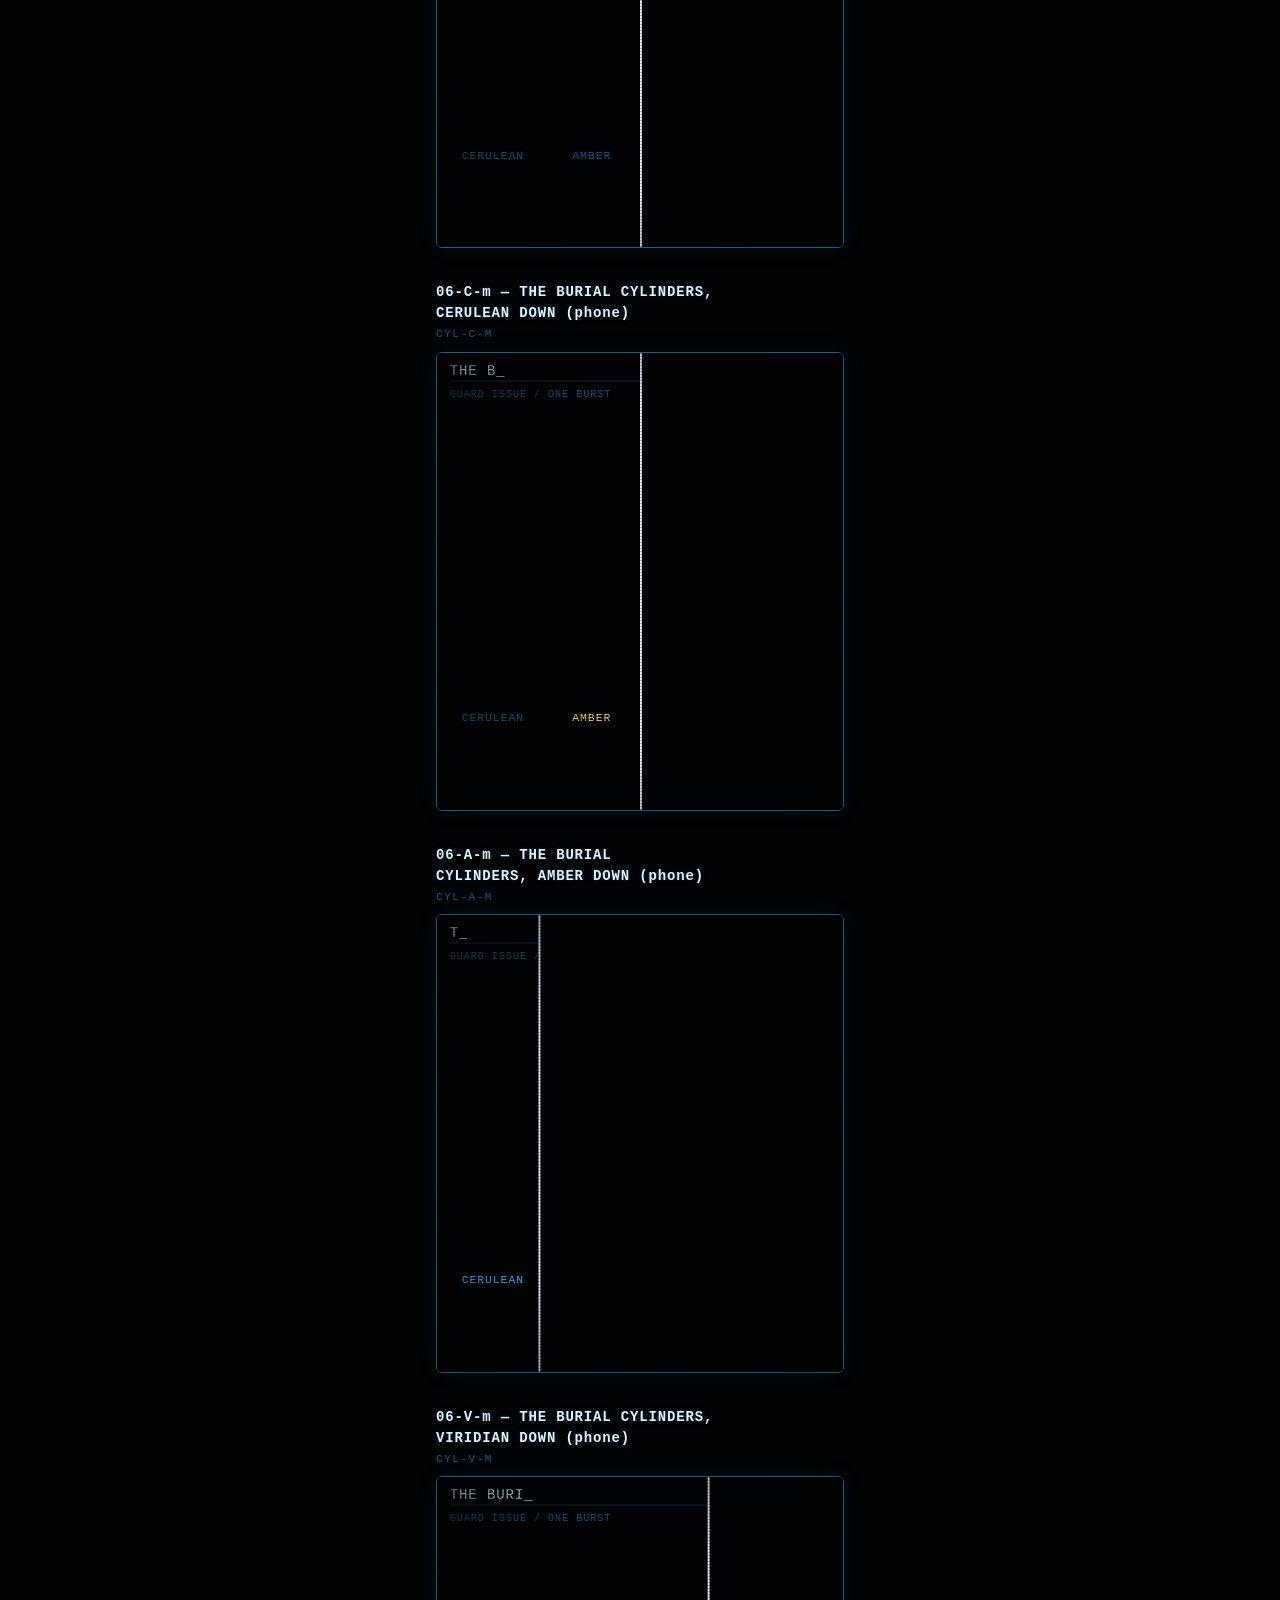
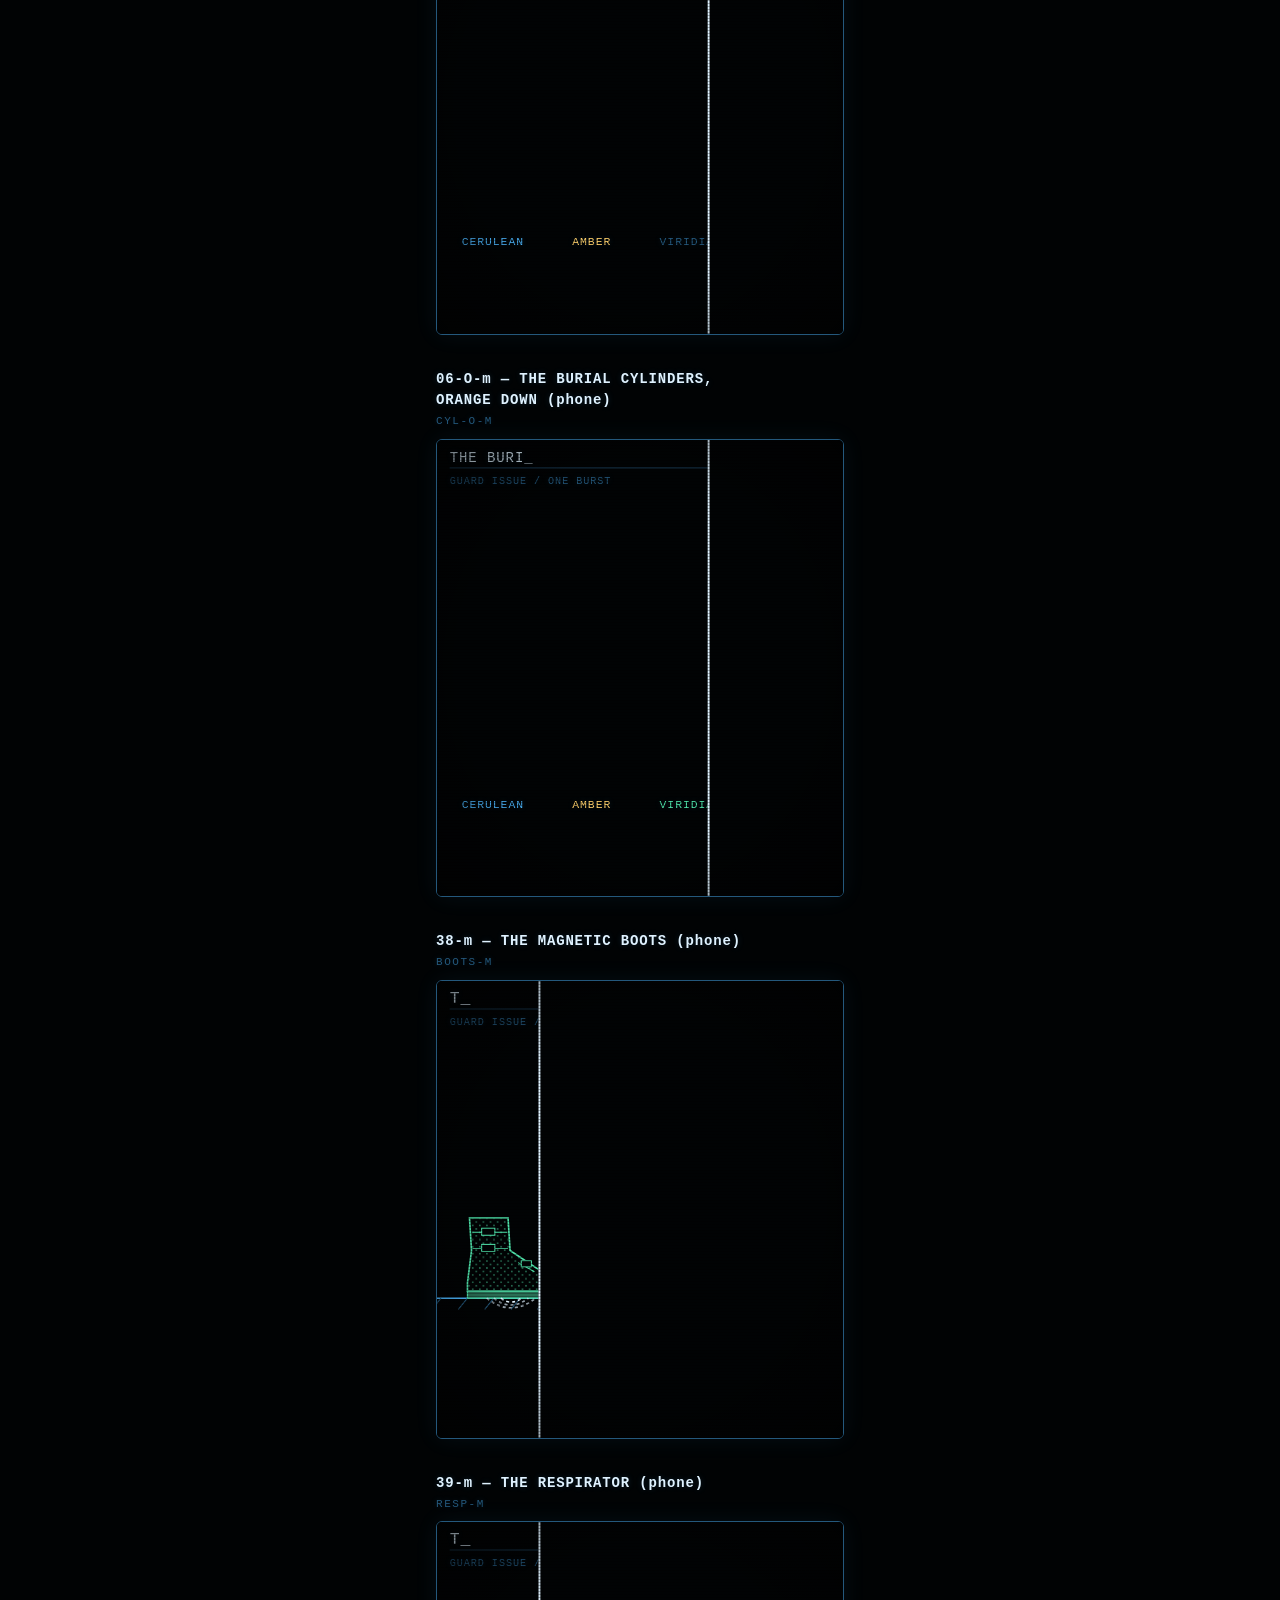
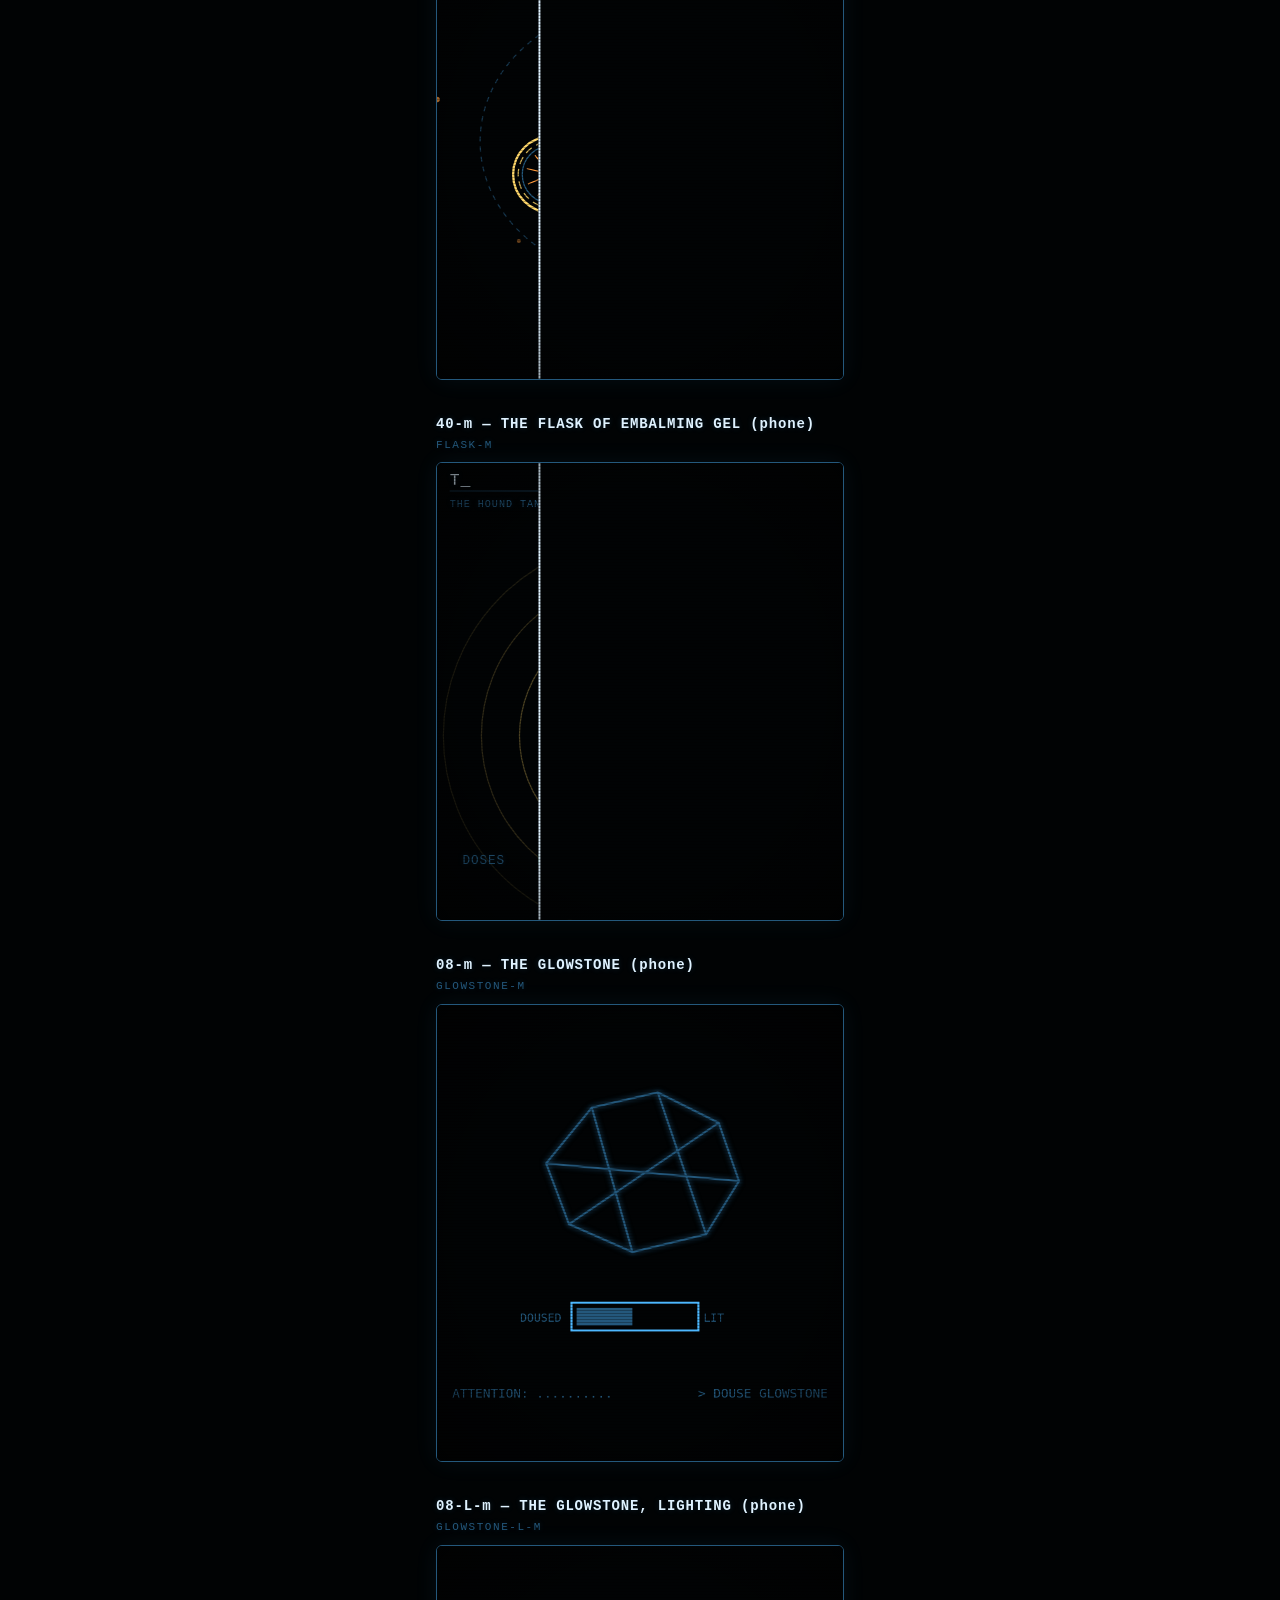
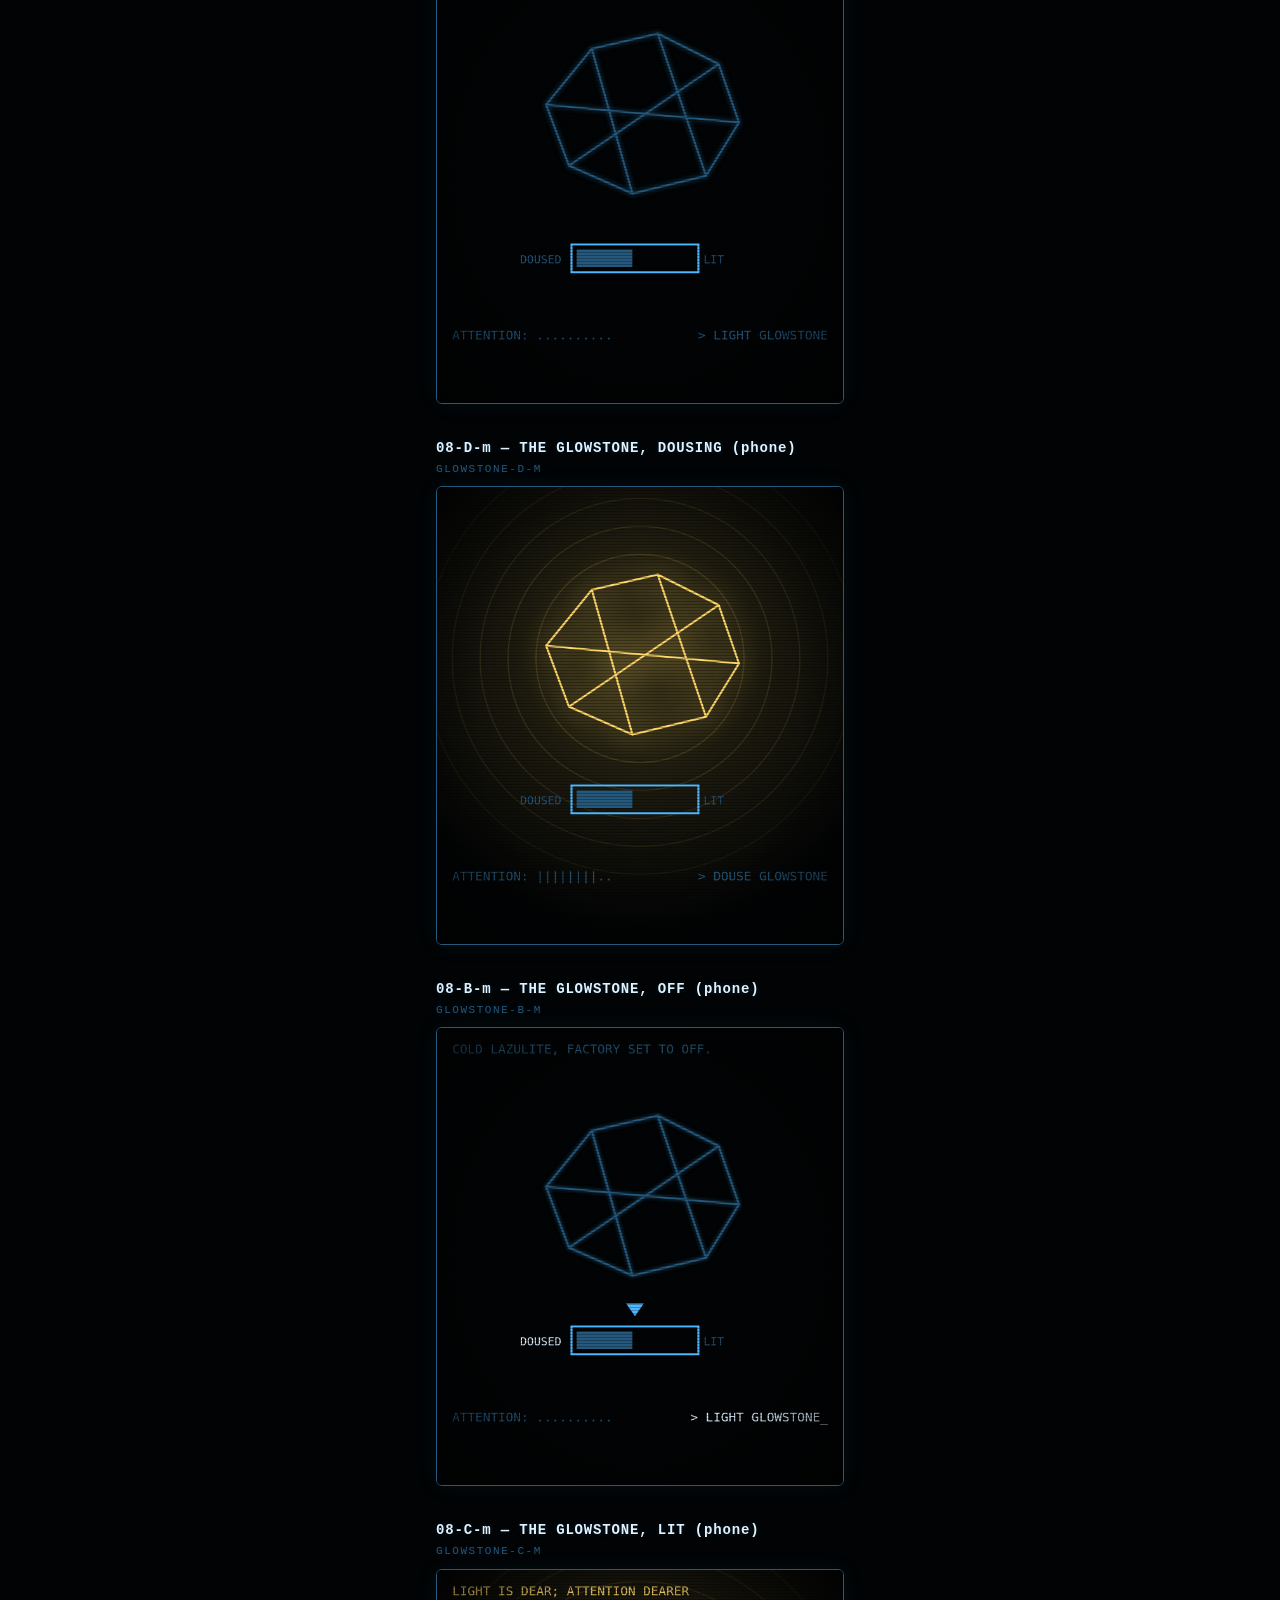
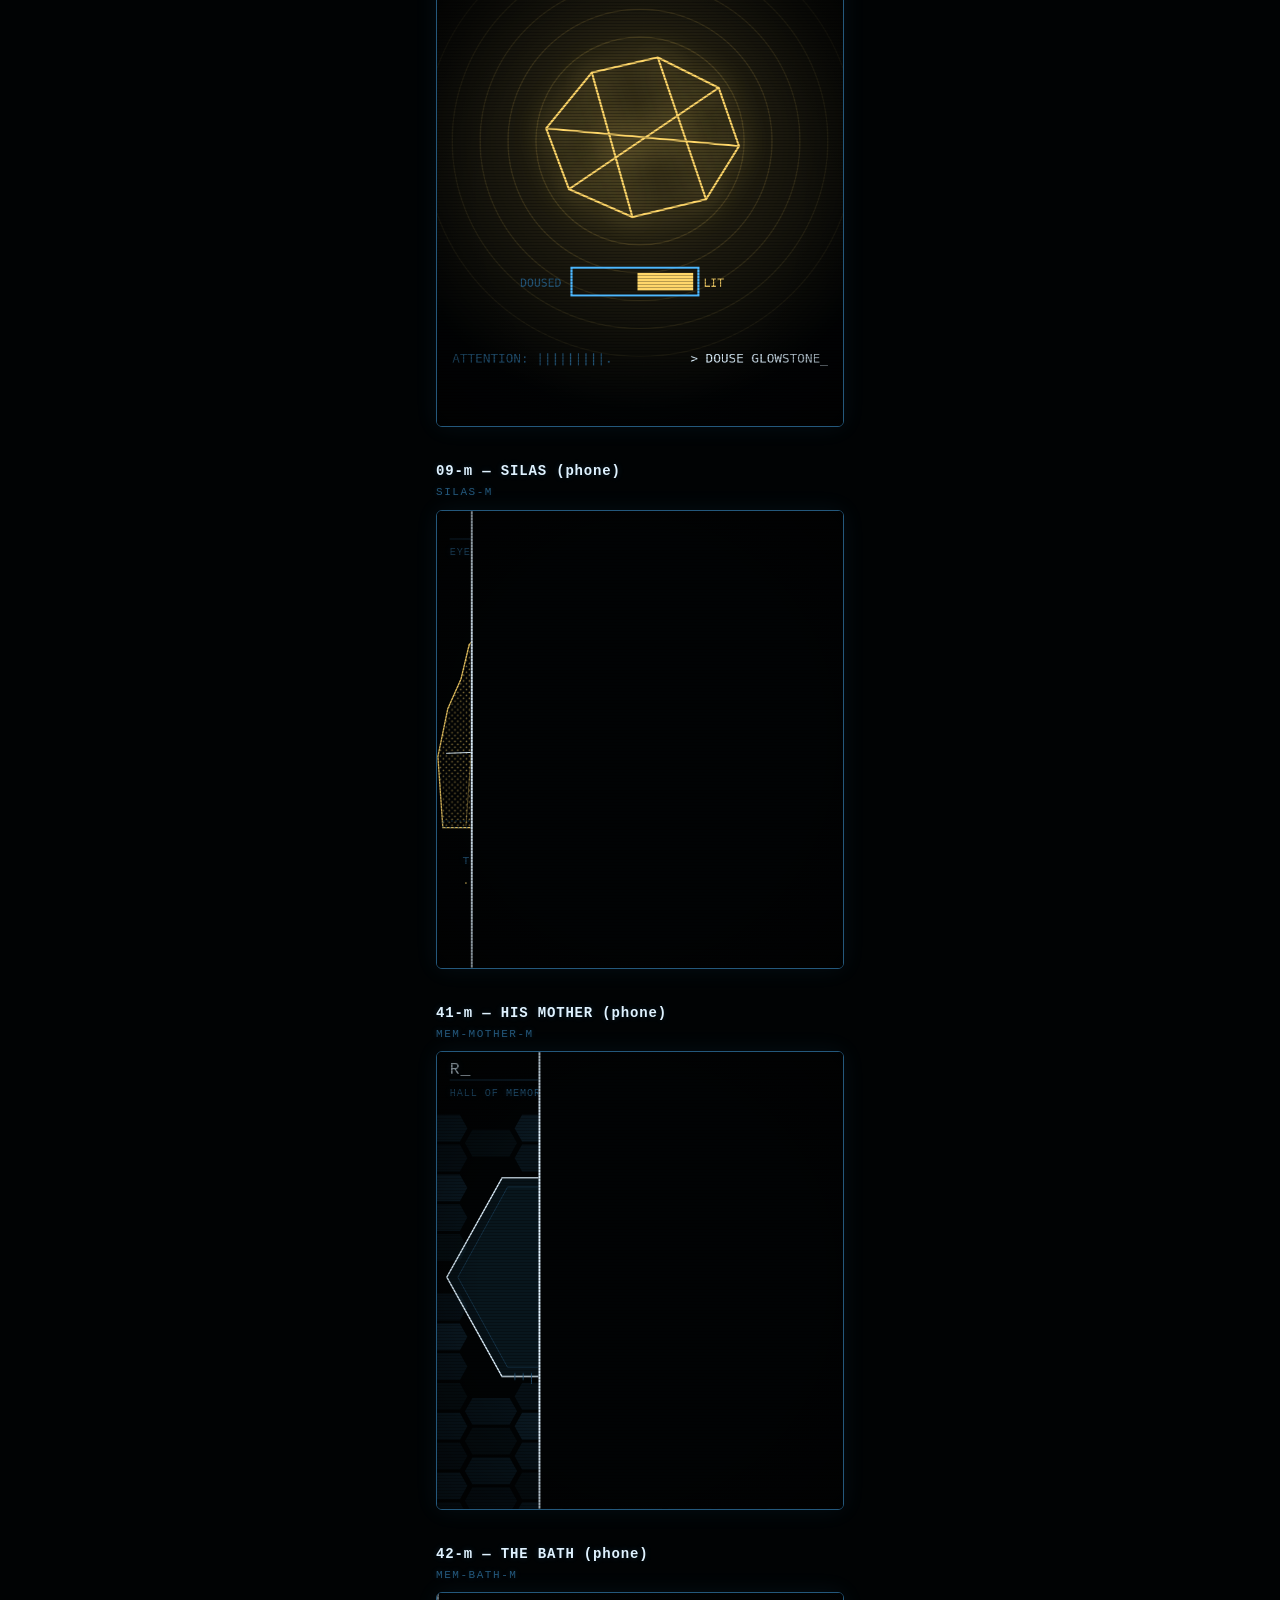
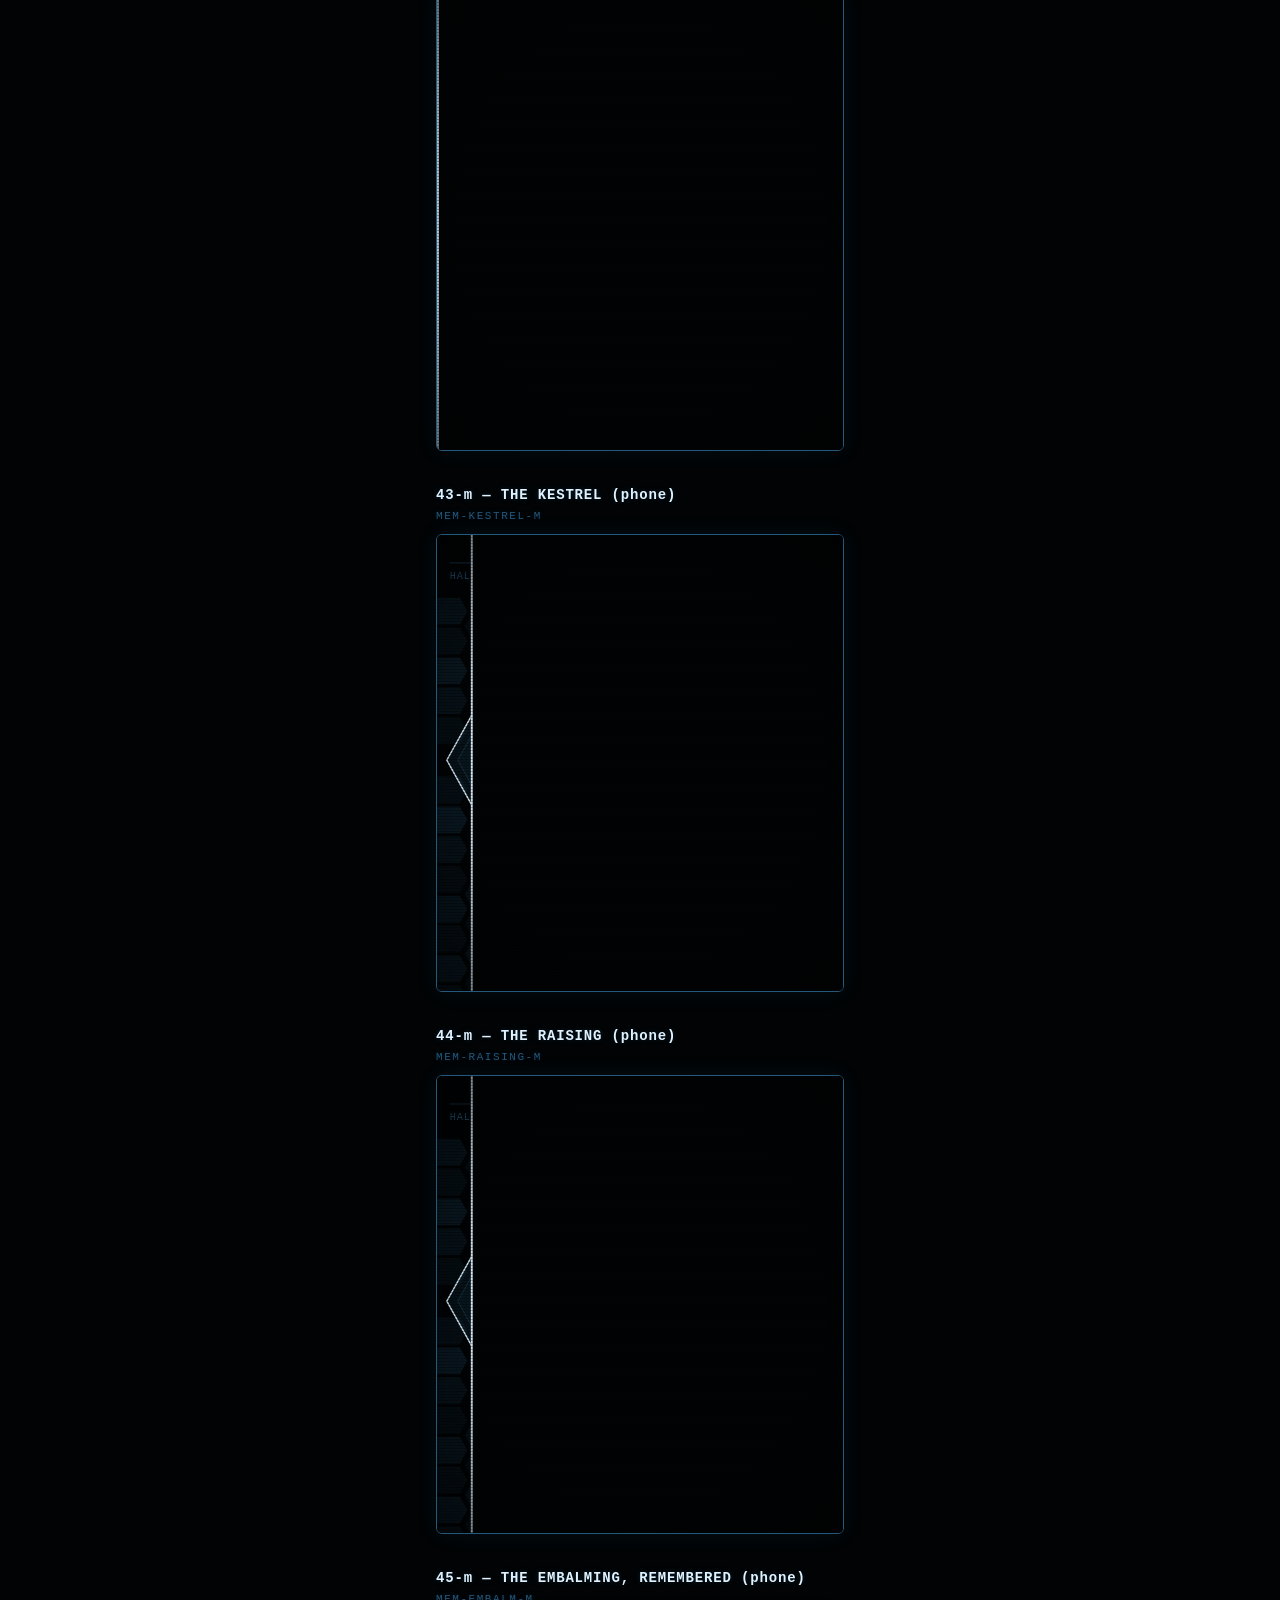
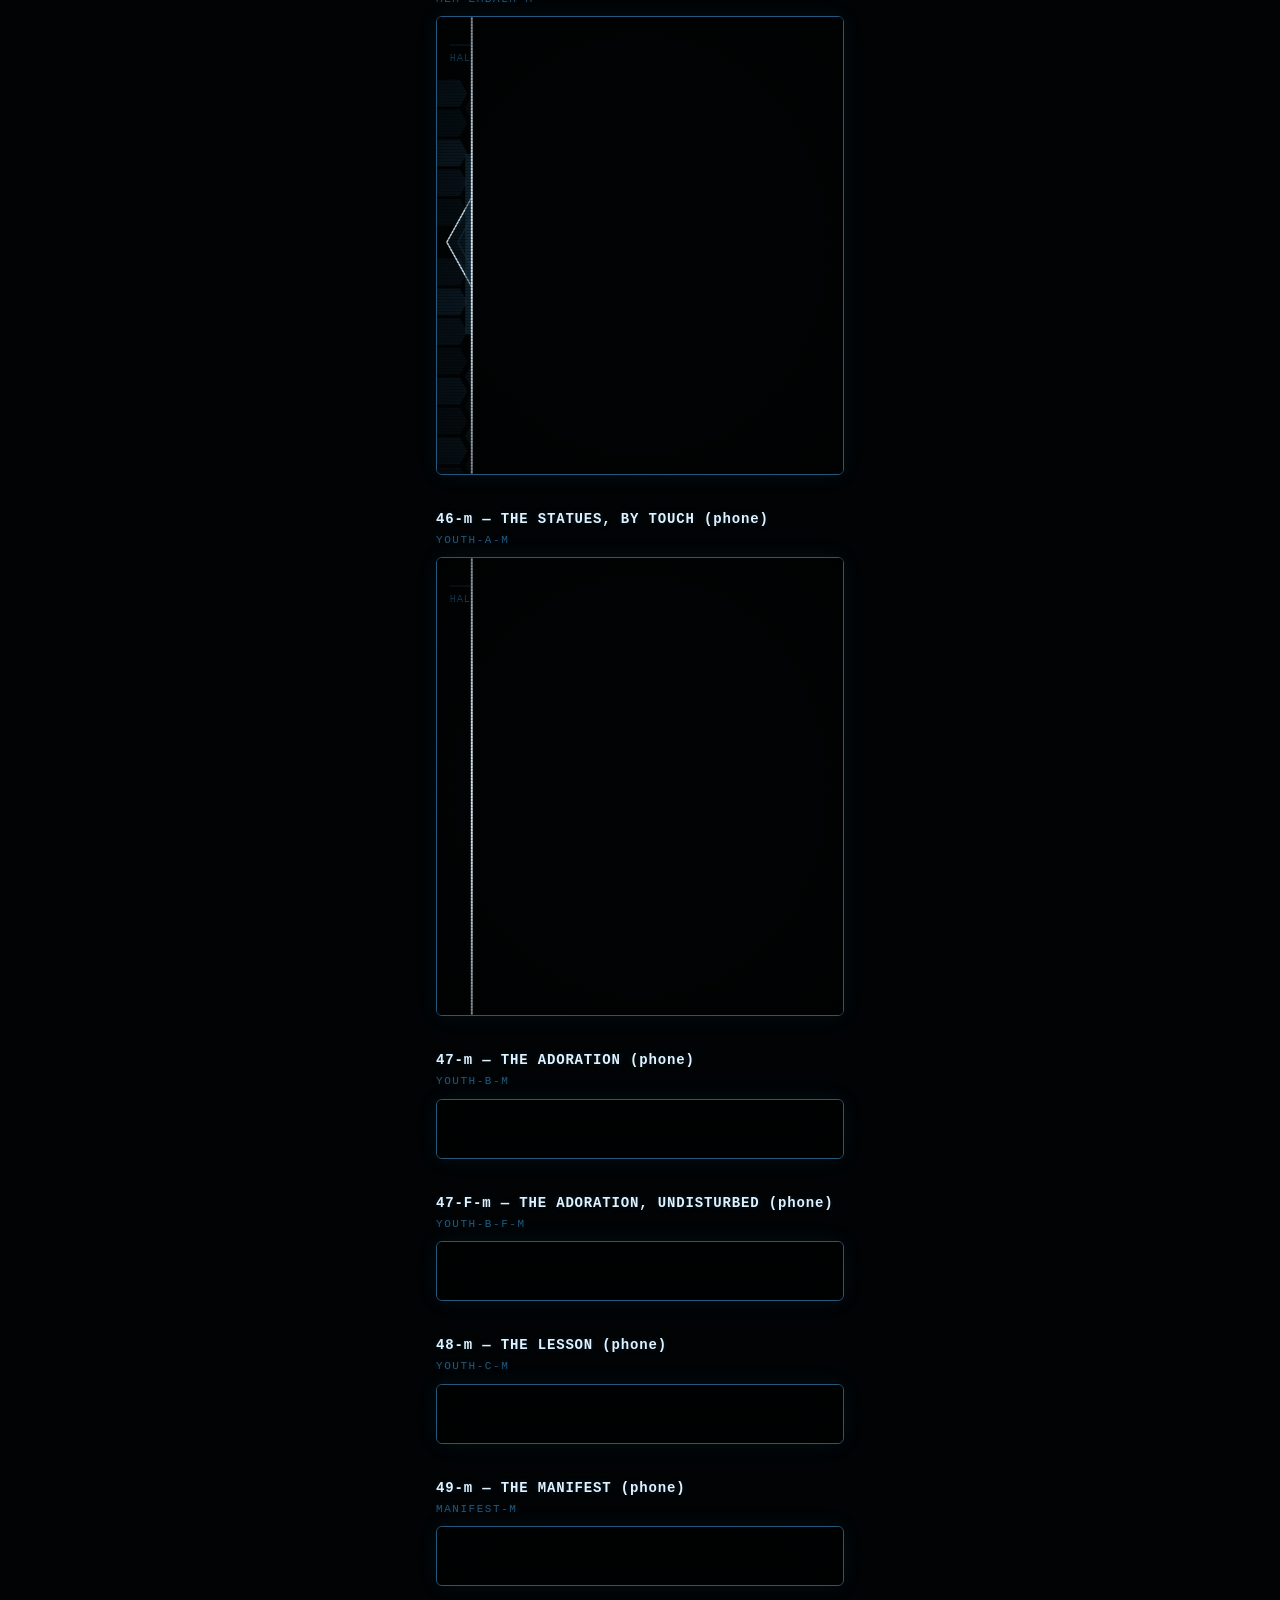
==== commit 9c987823: "deploy: fce1b8c Co-Authored-By: Claude Fable 5 <noreply@anthropic.com>" ====
--- a/animations-iphone/index.html
+++ b/animations-iphone/index.html
@@ -84,7 +84,7 @@
    and disconnected nodes drop off the clock automatically. */
 (() => {
   "use strict";
-  const META = {"autarch": ["svg", 640, 420], "autarch-c": ["svg", 640, 420], "autarch-c-m": ["svg", 640, 720], "autarch-e": ["svg", 640, 420], "autarch-e-m": ["svg", 640, 720], "autarch-m": ["svg", 640, 720], "bats": ["canvas", 640, 300], "bats-c": ["svg", 640, 360], "bats-c-m": ["svg", 640, 720], "bats-m": ["canvas", 640, 720], "blade": ["canvas", 640, 360], "blade-m": ["canvas", 640, 720], "boots": ["svg", 640, 360], "boots-m": ["svg", 640, 720], "canopic-c": ["svg", 640, 400], "centipede": ["svg", 640, 360], "centipede-m": ["svg", 640, 720], "chimney-f": ["svg", 640, 360], "chimney-f-m": ["svg", 640, 720], "chimney-g": ["svg", 640, 360], "chimney-g-m": ["svg", 640, 720], "chimney-h": ["svg", 640, 360], "chimney-h-m": ["svg", 640, 720], "core": ["svg", 640, 360], "core-m": ["svg", 640, 720], "critch": ["svg", 640, 360], "critch-m": ["svg", 640, 720], "cyl-a": ["svg", 640, 400], "cyl-a-m": ["svg", 640, 720], "cyl-c": ["svg", 640, 400], "cyl-c-m": ["svg", 640, 720], "cyl-o": ["svg", 640, 400], "cyl-o-m": ["svg", 640, 720], "cyl-v": ["svg", 640, 400], "cyl-v-m": ["svg", 640, 720], "cylinders": ["svg", 640, 400], "cylinders-b": ["svg", 640, 400], "cylinders-b-m": ["svg", 640, 720], "cylinders-m": ["svg", 640, 720], "dagger": ["svg", 640, 360], "dagger-m": ["svg", 640, 720], "epitaph": ["svg", 640, 400], "epitaph-m": ["svg", 640, 720], "ext1c": ["svg", 640, 400], "ext1c-m": ["svg", 640, 720], "ext1e": ["svg", 640, 400], "ext1e-m": ["svg", 640, 720], "flask": ["svg", 640, 360], "flask-m": ["svg", 640, 720], "flood": ["svg", 640, 360], "flood-m": ["svg", 640, 720], "fungus": ["svg", 640, 360], "fungus-m": ["svg", 640, 720], "glowstone": ["canvas", 640, 300], "glowstone-b": ["canvas", 640, 300], "glowstone-b-m": ["canvas", 640, 720], "glowstone-c": ["canvas", 640, 300], "glowstone-c-m": ["canvas", 640, 720], "glowstone-m": ["canvas", 640, 720], "guts-a": ["svg", 640, 360], "guts-a-m": ["svg", 640, 720], "guts-b": ["svg", 640, 360], "guts-b-m": ["svg", 640, 720], "guts-c": ["svg", 640, 360], "guts-c-m": ["svg", 640, 720], "guts-lash": ["svg", 640, 360], "guts-lash-m": ["svg", 640, 720], "hound": ["svg", 640, 360], "hound-m": ["svg", 640, 720], "jackal": ["svg", 640, 360], "jackal-m": ["svg", 640, 720], "jar-baboon": ["svg", 640, 300], "jar-falcon": ["svg", 640, 300], "jar-falcon-m": ["svg", 640, 720], "jar-human": ["svg", 640, 300], "jar-jackal": ["svg", 640, 300], "jar-jackal-m": ["svg", 640, 720], "jar-mantis": ["svg", 640, 300], "jar-mantis-m": ["svg", 640, 720], "manifest": ["svg", 640, 360], "manifest-m": ["svg", 640, 720], "mem-bath": ["svg", 640, 360], "mem-bath-m": ["svg", 640, 720], "mem-embalm": ["svg", 640, 360], "mem-embalm-m": ["svg", 640, 720], "mem-kestrel": ["svg", 640, 360], "mem-kestrel-m": ["svg", 640, 720], "mem-mother": ["svg", 640, 360], "mem-mother-m": ["svg", 640, 720], "mem-raising": ["svg", 640, 360], "mem-raising-m": ["svg", 640, 720], "mystic-b": ["svg", 640, 400], "mystic-b-m": ["svg", 640, 720], "mystic-c": ["svg", 640, 400], "mystic-c-m": ["svg", 640, 720], "mystic-f": ["svg", 640, 400], "mystic-f-m": ["svg", 640, 720], "resp": ["svg", 640, 360], "resp-m": ["svg", 640, 720], "road": ["svg", 640, 400], "road-m": ["svg", 640, 720], "seal": ["svg", 640, 400], "seal-b": ["svg", 640, 400], "seal-b-m": ["svg", 640, 720], "seal-m": ["svg", 640, 720], "shard": ["svg", 640, 360], "shard-m": ["svg", 640, 720], "silas": ["svg", 640, 400], "silas-m": ["svg", 640, 720], "spawn-a": ["svg", 640, 360], "spawn-a-m": ["svg", 640, 720], "spawn-b": ["svg", 640, 360], "spawn-b-m": ["svg", 640, 720], "spawn-c": ["svg", 640, 360], "spawn-c-m": ["svg", 640, 720], "sphere-b": ["svg", 640, 420], "sphere-b-m": ["svg", 640, 720], "sphere-d": ["svg", 640, 420], "sphere-d-m": ["svg", 640, 720], "sphere-e": ["svg", 640, 420], "sphere-e-m": ["svg", 640, 720], "sphere-f": ["svg", 640, 420], "sphere-f-m": ["svg", 640, 720], "tank": ["svg", 640, 360], "tank-f": ["svg", 640, 360], "tank-f-m": ["svg", 640, 720], "tank-m": ["svg", 640, 720], "tesseract": ["canvas", 640, 360], "tesseract-m": ["canvas", 640, 720], "tesseract-u": ["canvas", 640, 360], "tesseract-u-m": ["canvas", 640, 720], "ulfire": ["svg", 640, 360], "ulfire-m": ["svg", 640, 720], "ulfire-u": ["svg", 640, 360], "ulfire-u-m": ["svg", 640, 720], "wagon": ["svg", 640, 360], "youth-a": ["svg", 640, 360], "youth-a-m": ["svg", 640, 720], "youth-b": ["svg", 640, 360], "youth-b-f": ["svg", 640, 360], "youth-b-f-m": ["svg", 640, 720], "youth-b-m": ["svg", 640, 720], "youth-c": ["svg", 640, 360], "youth-c-m": ["svg", 640, 720], "youth-d": ["svg", 640, 360], "youth-d-m": ["svg", 640, 720], "zoxen": ["svg", 640, 360], "zoxen-b": ["svg", 640, 360], "zoxen-b-m": ["svg", 640, 720], "zoxen-m": ["svg", 640, 720]};
+  const META = {"autarch": ["svg", 640, 420], "autarch-c": ["svg", 640, 420], "autarch-c-m": ["svg", 640, 720], "autarch-e": ["svg", 640, 420], "autarch-e-m": ["svg", 640, 720], "autarch-m": ["svg", 640, 720], "bats": ["canvas", 640, 300], "bats-c": ["svg", 640, 360], "bats-c-m": ["svg", 640, 720], "bats-m": ["canvas", 640, 720], "blade": ["canvas", 640, 360], "blade-m": ["canvas", 640, 720], "boots": ["svg", 640, 360], "boots-m": ["svg", 640, 720], "canopic-c": ["svg", 640, 400], "centipede": ["svg", 640, 360], "centipede-m": ["svg", 640, 720], "chimney-f": ["svg", 640, 360], "chimney-f-m": ["svg", 640, 720], "chimney-g": ["svg", 640, 360], "chimney-g-m": ["svg", 640, 720], "chimney-h": ["svg", 640, 360], "chimney-h-m": ["svg", 640, 720], "core": ["svg", 640, 360], "core-m": ["svg", 640, 720], "critch": ["svg", 640, 360], "critch-m": ["svg", 640, 720], "cyl-a": ["svg", 640, 400], "cyl-a-m": ["svg", 640, 720], "cyl-c": ["svg", 640, 400], "cyl-c-m": ["svg", 640, 720], "cyl-o": ["svg", 640, 400], "cyl-o-m": ["svg", 640, 720], "cyl-v": ["svg", 640, 400], "cyl-v-m": ["svg", 640, 720], "cylinders": ["svg", 640, 400], "cylinders-b": ["svg", 640, 400], "cylinders-b-m": ["svg", 640, 720], "cylinders-m": ["svg", 640, 720], "dagger": ["svg", 640, 360], "dagger-m": ["svg", 640, 720], "epitaph": ["svg", 640, 400], "epitaph-m": ["svg", 640, 720], "ext1c": ["svg", 640, 400], "ext1c-m": ["svg", 640, 720], "ext1e": ["svg", 640, 400], "ext1e-m": ["svg", 640, 720], "flask": ["svg", 640, 360], "flask-m": ["svg", 640, 720], "flood": ["svg", 640, 360], "flood-m": ["svg", 640, 720], "fungus": ["svg", 640, 360], "fungus-m": ["svg", 640, 720], "glowstone": ["canvas", 640, 300], "glowstone-b": ["canvas", 640, 300], "glowstone-b-m": ["canvas", 640, 720], "glowstone-c": ["canvas", 640, 300], "glowstone-c-m": ["canvas", 640, 720], "glowstone-d": ["canvas", 640, 300], "glowstone-d-m": ["canvas", 640, 720], "glowstone-l": ["canvas", 640, 300], "glowstone-l-m": ["canvas", 640, 720], "glowstone-m": ["canvas", 640, 720], "guts-a": ["svg", 640, 360], "guts-a-m": ["svg", 640, 720], "guts-b": ["svg", 640, 360], "guts-b-m": ["svg", 640, 720], "guts-c": ["svg", 640, 360], "guts-c-m": ["svg", 640, 720], "guts-lash": ["svg", 640, 360], "guts-lash-m": ["svg", 640, 720], "hound": ["svg", 640, 360], "hound-m": ["svg", 640, 720], "jackal": ["svg", 640, 360], "jackal-m": ["svg", 640, 720], "jar-baboon": ["svg", 640, 300], "jar-falcon": ["svg", 640, 300], "jar-falcon-m": ["svg", 640, 720], "jar-human": ["svg", 640, 300], "jar-jackal": ["svg", 640, 300], "jar-jackal-m": ["svg", 640, 720], "jar-mantis": ["svg", 640, 300], "jar-mantis-m": ["svg", 640, 720], "manifest": ["svg", 640, 360], "manifest-m": ["svg", 640, 720], "mem-bath": ["svg", 640, 360], "mem-bath-m": ["svg", 640, 720], "mem-embalm": ["svg", 640, 360], "mem-embalm-m": ["svg", 640, 720], "mem-kestrel": ["svg", 640, 360], "mem-kestrel-m": ["svg", 640, 720], "mem-mother": ["svg", 640, 360], "mem-mother-m": ["svg", 640, 720], "mem-raising": ["svg", 640, 360], "mem-raising-m": ["svg", 640, 720], "mystic-b": ["svg", 640, 400], "mystic-b-m": ["svg", 640, 720], "mystic-c": ["svg", 640, 400], "mystic-c-m": ["svg", 640, 720], "mystic-f": ["svg", 640, 400], "mystic-f-m": ["svg", 640, 720], "resp": ["svg", 640, 360], "resp-m": ["svg", 640, 720], "road": ["svg", 640, 400], "road-m": ["svg", 640, 720], "seal": ["svg", 640, 400], "seal-b": ["svg", 640, 400], "seal-b-m": ["svg", 640, 720], "seal-m": ["svg", 640, 720], "shard": ["svg", 640, 360], "shard-m": ["svg", 640, 720], "silas": ["svg", 640, 400], "silas-m": ["svg", 640, 720], "spawn-a": ["svg", 640, 360], "spawn-a-m": ["svg", 640, 720], "spawn-b": ["svg", 640, 360], "spawn-b-m": ["svg", 640, 720], "spawn-c": ["svg", 640, 360], "spawn-c-m": ["svg", 640, 720], "sphere-b": ["svg", 640, 420], "sphere-b-m": ["svg", 640, 720], "sphere-d": ["svg", 640, 420], "sphere-d-m": ["svg", 640, 720], "sphere-e": ["svg", 640, 420], "sphere-e-m": ["svg", 640, 720], "sphere-f": ["svg", 640, 420], "sphere-f-m": ["svg", 640, 720], "tank": ["svg", 640, 360], "tank-f": ["svg", 640, 360], "tank-f-m": ["svg", 640, 720], "tank-m": ["svg", 640, 720], "tesseract": ["canvas", 640, 360], "tesseract-m": ["canvas", 640, 720], "tesseract-u": ["canvas", 640, 360], "tesseract-u-m": ["canvas", 640, 720], "ulfire": ["svg", 640, 360], "ulfire-m": ["svg", 640, 720], "ulfire-u": ["svg", 640, 360], "ulfire-u-m": ["svg", 640, 720], "wagon": ["svg", 640, 360], "youth-a": ["svg", 640, 360], "youth-a-m": ["svg", 640, 720], "youth-b": ["svg", 640, 360], "youth-b-f": ["svg", 640, 360], "youth-b-f-m": ["svg", 640, 720], "youth-b-m": ["svg", 640, 720], "youth-c": ["svg", 640, 360], "youth-c-m": ["svg", 640, 720], "youth-d": ["svg", 640, 360], "youth-d-m": ["svg", 640, 720], "zoxen": ["svg", 640, 360], "zoxen-b": ["svg", 640, 360], "zoxen-b-m": ["svg", 640, 720], "zoxen-m": ["svg", 640, 720]};
   const FIG = {
     _defs: {}, _uid: 0, _ticks: [], _timer: null, _target: null,
     MAX_LIVE: 3,
@@ -1937,6 +1937,108 @@
     }
     cv.addEventListener("pointerdown", () => { lit = !lit; if (reduced) draw(lastT + 1); });
     clock(t => { if ((t + 40) % 48 === 0) lit = !lit; draw(t); });
+  });
+
+  /* ---- glowOneWay: 08's switch, thrown once (08-L / 08-D + twins) ----
+     The interactive card's draw, verbatim, with the self-demo toggle
+     replaced by a single throw at t=8 that then HOLDS: dark-to-lit for
+     LIGHT GLOWSTONE, lit-to-dark for DOUSE GLOWSTONE. The card does
+     exactly what the command did, once. mobile re-frames per 08-m. */
+  function glowOneWay(cv, ctx, dousing, mobile) {
+    const YELLOW = "#ffd76a";
+    const OUTLINE = [[250,128],[286,84],[338,72],[386,96],[402,142],[376,184],[318,198],[268,176]];
+    const FACETS = [[1,6],[2,5],[0,4],[3,7]];
+    let lit = dousing, k = dousing ? 6 : 0;
+    const PROMPT = dousing ? "> DOUSE GLOWSTONE" : "> LIGHT GLOWSTONE";
+    function draw() {
+      // the glow steps toward its target, one increment per tick -- and
+      // with no toggle coming back, it saturates and holds
+      k = Math.max(0, Math.min(6, k + (lit ? 1 : -1)));
+      ctx.fillStyle = BG; ctx.fillRect(0, 0, cv.width, cv.height);
+      const kk = k / 6;
+      if (mobile) { ctx.save(); ctx.translate(-328, -6); ctx.scale(2, 2); }
+      if (kk > 0) { // the LIGHT: a radial wash of warm yellow, then the rings
+        const halo = ctx.createRadialGradient(324, 138, 8, 324, 138, 84 + k * 26);
+        halo.addColorStop(0, `rgba(255,215,106,${.30 * kk})`);
+        halo.addColorStop(.45, `rgba(255,215,106,${.13 * kk})`);
+        halo.addColorStop(1, "rgba(255,215,106,0)");
+        ctx.fillStyle = halo;
+        ctx.beginPath(); ctx.arc(324, 138, 84 + k * 26, 0, Math.PI * 2); ctx.fill();
+        for (let r = 1; r <= k; r++) { // concentric rings, quantized, fading out
+          ctx.strokeStyle = YELLOW; ctx.globalAlpha = .2 * kk * (1 - r / 8);
+          ctx.beginPath(); ctx.arc(324, 138, 60 + r * 22, 0, Math.PI * 2); ctx.stroke();
+        }
+        ctx.globalAlpha = 1;
+      }
+      const mix = kk > .5 ? YELLOW : kk > 0 ? PH : PH_DIM;
+      ctx.strokeStyle = mix; ctx.lineWidth = 1.6;
+      ctx.shadowColor = mix; ctx.shadowBlur = (4 + k * 4) * (mobile ? 2 : 1);
+      ctx.beginPath();
+      OUTLINE.forEach((p, i) => i ? ctx.lineTo(p[0], p[1]) : ctx.moveTo(p[0], p[1]));
+      ctx.closePath(); ctx.stroke();
+      FACETS.forEach(([a, b]) => { ctx.beginPath();
+        ctx.moveTo(OUTLINE[a][0], OUTLINE[a][1]); ctx.lineTo(OUTLINE[b][0], OUTLINE[b][1]); ctx.stroke(); });
+      // the switch
+      ctx.shadowBlur = 0;
+      ctx.strokeStyle = PH; ctx.strokeRect(270, 238, 100, 22);
+      ctx.fillStyle = lit ? YELLOW : PH_DIM;
+      ctx.fillRect(lit ? 322 : 274, 242, 44, 14);
+      if (mobile) ctx.restore();
+      // the type, at each frame's own size
+      const att = Math.round(kk * 10);
+      const ledger = "ATTENTION: " + "|".repeat(att) + ".".repeat(10 - att);
+      const done = dousing ? kk === 0 : kk === 1;
+      const quip = !done ? "" : dousing
+        ? "THE TOMB GOES BACK TO LISTENING."
+        : "LIGHT IS DEAR; ATTENTION DEARER";
+      ctx.fillStyle = PH_DIM;
+      if (mobile) {
+        ctx.font = "18px ui-monospace, monospace";
+        ctx.textAlign = "right"; ctx.fillText("DOUSED", 196, 500);
+        ctx.textAlign = "left"; ctx.fillText("LIT", 420, 500);
+        ctx.font = "20px ui-monospace, monospace";
+        ctx.fillText(ledger, 24, 620);
+        ctx.textAlign = "right"; ctx.fillText(PROMPT, 616, 620);
+        ctx.textAlign = "left";
+        ctx.fillStyle = dousing ? PH_DIM : YELLOW;
+        ctx.fillText(quip, 24, 40);
+      } else {
+        ctx.font = "11px ui-monospace, monospace";
+        ctx.textAlign = "right"; ctx.fillText("DOUSED", 262, 253);
+        ctx.textAlign = "left"; ctx.fillText("LIT", 378, 253);
+        ctx.fillText(ledger, 18, 288);
+        ctx.textAlign = "right"; ctx.fillText(PROMPT, 622, 288);
+        ctx.textAlign = "left";
+        ctx.fillStyle = dousing ? PH_DIM : YELLOW;
+        ctx.fillText(quip, 18, 24);
+      }
+    }
+    // the throw lands at t=8: a short beat of the starting state first
+    clock(t => { lit = dousing ? t < 8 : t >= 8; draw(); });
+  }
+
+  /* ---------------- 08-L: the glowstone, lighting (one way) ---------------- */
+  FIG._define("glowstone-l", "canvas", function (cv) {
+    const ctx = cv.getContext("2d");
+    glowOneWay(cv, ctx, false, false);
+  });
+
+  /* ---------------- 08-L-m: the glowstone, lighting (phone twin) ---------------- */
+  FIG._define("glowstone-l-m", "canvas", function (cv) {
+    const ctx = cv.getContext("2d");
+    glowOneWay(cv, ctx, false, true);
+  });
+
+  /* ---------------- 08-D: the glowstone, dousing (one way) ---------------- */
+  FIG._define("glowstone-d", "canvas", function (cv) {
+    const ctx = cv.getContext("2d");
+    glowOneWay(cv, ctx, true, false);
+  });
+
+  /* ---------------- 08-D-m: the glowstone, dousing (phone twin) ---------------- */
+  FIG._define("glowstone-d-m", "canvas", function (cv) {
+    const ctx = cv.getContext("2d");
+    glowOneWay(cv, ctx, true, true);
   });
 
   /* ---------------- 08-B: the glowstone, off ---------------- */
@@ -12462,7 +12564,7 @@
 </script>
 <script>
   (function(){
-    var CARDS = [["road-m", "00-m \u2014 THE ROAD TO GNOMON (phone)"], ["ext1c-m", "17-C-m \u2014 THE APPROACH, THIN CURLS (phone)"], ["ext1e-m", "17-D-m \u2014 THE APPROACH, ELEVATIONS (phone)"], ["blade-m", "02-m \u2014 THE PRISMATIC BLADE (phone)"], ["jackal-m", "04-m \u2014 GUIDE CARD: PTHALO-JACKAL (phone)"], ["bats-m", "05-m \u2014 THE WHEEL OF BATS (phone)"], ["bats-c-m", "05-C-m \u2014 BATS: THE RESIDENTS (phone)"], ["cylinders-b-m", "06-B-m \u2014 THE BURIAL CYLINDERS, INTACT (phone)"], ["cylinders-m", "06-m \u2014 THE BURIAL CYLINDERS (phone)"], ["cyl-c-m", "06-C-m \u2014 THE BURIAL CYLINDERS, CERULEAN DOWN (phone)"], ["cyl-a-m", "06-A-m \u2014 THE BURIAL CYLINDERS, AMBER DOWN (phone)"], ["cyl-v-m", "06-V-m \u2014 THE BURIAL CYLINDERS, VIRIDIAN DOWN (phone)"], ["cyl-o-m", "06-O-m \u2014 THE BURIAL CYLINDERS, ORANGE DOWN (phone)"], ["boots-m", "38-m \u2014 THE MAGNETIC BOOTS (phone)"], ["resp-m", "39-m \u2014 THE RESPIRATOR (phone)"], ["flask-m", "40-m \u2014 THE FLASK OF EMBALMING GEL (phone)"], ["glowstone-m", "08-m \u2014 THE GLOWSTONE (phone)"], ["glowstone-b-m", "08-B-m \u2014 THE GLOWSTONE, OFF (phone)"], ["glowstone-c-m", "08-C-m \u2014 THE GLOWSTONE, LIT (phone)"], ["silas-m", "09-m \u2014 SILAS (phone)"], ["mem-mother-m", "41-m \u2014 HIS MOTHER (phone)"], ["mem-bath-m", "42-m \u2014 THE BATH (phone)"], ["mem-kestrel-m", "43-m \u2014 THE KESTREL (phone)"], ["mem-raising-m", "44-m \u2014 THE RAISING (phone)"], ["mem-embalm-m", "45-m \u2014 THE EMBALMING, REMEMBERED (phone)"], ["youth-a-m", "46-m \u2014 THE STATUES, BY TOUCH (phone)"], ["youth-b-m", "47-m \u2014 THE ADORATION (phone)"], ["youth-b-f-m", "47-F-m \u2014 THE ADORATION, UNDISTURBED (phone)"], ["youth-c-m", "48-m \u2014 THE LESSON (phone)"], ["manifest-m", "49-m \u2014 THE MANIFEST (phone)"], ["tank-m", "50-m \u2014 THE TANK, IN SECTION (phone)"], ["flood-m", "51-m \u2014 THE FLOOD (phone)"], ["tank-f-m", "52-m \u2014 THE TANK, DECANTED (phone)"], ["youth-d-m", "53-m \u2014 THE LESSON, LEARNED (phone)"], ["hound-m", "10-m \u2014 SYNTH-HOUND (phone)"], ["sphere-b-m", "11-B-m \u2014 THE BURIAL SPHERE, UPRIGHT (phone)"], ["sphere-e-m", "11-E-m \u2014 THE BURIAL SPHERE, SHATTERED, FULL-CUT (phone)"], ["sphere-f-m", "11-F-m \u2014 THE BURIAL SPHERE, SHATTERED, TENANTED (phone)"], ["sphere-d-m", "11-D-m \u2014 THE BURIAL SPHERE, REFORGED (phone)"], ["fungus-m", "12-m \u2014 FRIEND'S FUNGUS (phone)"], ["autarch-m", "13-m \u2014 THE AUTARCH (phone)"], ["autarch-c-m", "13-C-m \u2014 THE AUTARCH, HOLLOWED (phone)"], ["autarch-e-m", "13-E-m \u2014 THE HORROR, ABLAZE, FIRELIT (phone)"], ["jar-mantis-m", "14-m \u2014 THE MANTIS JAR (phone)"], ["jar-jackal-m", "15-m \u2014 THE JACKAL JAR (phone)"], ["jar-falcon-m", "16-m \u2014 THE FALCON JAR (phone)"], ["seal-b-m", "18-B-m \u2014 THE HALL, SHORT-HANDED (phone)"], ["seal-m", "18-m \u2014 THE SEAL ANSWERS THE JARS (phone)"], ["mystic-b-m", "19-B-m \u2014 THE OSSIFIED MYSTIC, GIFTED (phone)"], ["mystic-c-m", "19-C-m \u2014 THE OSSIFIED MYSTIC, BURNED (phone)"], ["mystic-f-m", "19-F-m \u2014 THE OSSIFIED MYSTIC, BURNED OUT (phone)"], ["centipede-m", "20-m \u2014 THE GLASS CENTIPEDE (phone)"], ["chimney-f-m", "20-F-m \u2014 THE CHIMNEY, VACATED (phone)"], ["chimney-g-m", "20-G-m \u2014 THE CHIMNEY, BURNT AND TENANTED (phone)"], ["chimney-h-m", "20-H-m \u2014 THE CHIMNEY, BURNT AND BARE (phone)"], ["tesseract-m", "01-m \u2014 THE MANIFOLD BOX (phone)"], ["tesseract-u-m", "01-D-m \u2014 THE NINTH ANGLE (phone)"], ["dagger-m", "31-m \u2014 THE SYNTH-HUNTING DAGGER (phone)"], ["core-m", "32-m \u2014 THE EGO-CORE (phone)"], ["ulfire-m", "33-m \u2014 THE ULFIRE LANTERN (phone)"], ["ulfire-u-m", "33-B-m \u2014 THE ULFIRE LANTERN, UNLIT (phone)"], ["shard-m", "34-m \u2014 THE CRYSTAL SHARD (phone)"], ["critch-m", "35-m \u2014 CRITCH (THE ADVICE) (phone)"], ["zoxen-m", "36-m \u2014 THE ZOXEN, IN LIFE (phone)"], ["zoxen-b-m", "36-B-m \u2014 BUTCHERY, ANNOTATED (phone)"], ["spawn-a-m", "23-m \u2014 SPAWN OF BRAIN: THE LISTENER (phone)"], ["spawn-b-m", "24-m \u2014 SPAWN OF BRAIN: MID-STEP (phone)"], ["spawn-c-m", "25-m \u2014 SPAWN OF BRAIN: FELLED (phone)"], ["guts-a-m", "26-m \u2014 SPAWN OF GUTS: THE SWAY (phone)"], ["guts-b-m", "27-m \u2014 SPAWN OF GUTS: THE DRIP (phone)"], ["guts-c-m", "28-m \u2014 SPAWN OF GUTS: THE CLAIM (phone)"], ["guts-lash-m", "26-B-m \u2014 SPAWN OF GUTS: THE LASH (phone)"], ["epitaph-m", "21-m \u2014 THE EPITAPH (phone)"]];
+    var CARDS = [["road-m", "00-m \u2014 THE ROAD TO GNOMON (phone)"], ["ext1c-m", "17-C-m \u2014 THE APPROACH, THIN CURLS (phone)"], ["ext1e-m", "17-D-m \u2014 THE APPROACH, ELEVATIONS (phone)"], ["blade-m", "02-m \u2014 THE PRISMATIC BLADE (phone)"], ["jackal-m", "04-m \u2014 GUIDE CARD: PTHALO-JACKAL (phone)"], ["bats-m", "05-m \u2014 THE WHEEL OF BATS (phone)"], ["bats-c-m", "05-C-m \u2014 BATS: THE RESIDENTS (phone)"], ["cylinders-b-m", "06-B-m \u2014 THE BURIAL CYLINDERS, INTACT (phone)"], ["cylinders-m", "06-m \u2014 THE BURIAL CYLINDERS (phone)"], ["cyl-c-m", "06-C-m \u2014 THE BURIAL CYLINDERS, CERULEAN DOWN (phone)"], ["cyl-a-m", "06-A-m \u2014 THE BURIAL CYLINDERS, AMBER DOWN (phone)"], ["cyl-v-m", "06-V-m \u2014 THE BURIAL CYLINDERS, VIRIDIAN DOWN (phone)"], ["cyl-o-m", "06-O-m \u2014 THE BURIAL CYLINDERS, ORANGE DOWN (phone)"], ["boots-m", "38-m \u2014 THE MAGNETIC BOOTS (phone)"], ["resp-m", "39-m \u2014 THE RESPIRATOR (phone)"], ["flask-m", "40-m \u2014 THE FLASK OF EMBALMING GEL (phone)"], ["glowstone-m", "08-m \u2014 THE GLOWSTONE (phone)"], ["glowstone-l-m", "08-L-m \u2014 THE GLOWSTONE, LIGHTING (phone)"], ["glowstone-d-m", "08-D-m \u2014 THE GLOWSTONE, DOUSING (phone)"], ["glowstone-b-m", "08-B-m \u2014 THE GLOWSTONE, OFF (phone)"], ["glowstone-c-m", "08-C-m \u2014 THE GLOWSTONE, LIT (phone)"], ["silas-m", "09-m \u2014 SILAS (phone)"], ["mem-mother-m", "41-m \u2014 HIS MOTHER (phone)"], ["mem-bath-m", "42-m \u2014 THE BATH (phone)"], ["mem-kestrel-m", "43-m \u2014 THE KESTREL (phone)"], ["mem-raising-m", "44-m \u2014 THE RAISING (phone)"], ["mem-embalm-m", "45-m \u2014 THE EMBALMING, REMEMBERED (phone)"], ["youth-a-m", "46-m \u2014 THE STATUES, BY TOUCH (phone)"], ["youth-b-m", "47-m \u2014 THE ADORATION (phone)"], ["youth-b-f-m", "47-F-m \u2014 THE ADORATION, UNDISTURBED (phone)"], ["youth-c-m", "48-m \u2014 THE LESSON (phone)"], ["manifest-m", "49-m \u2014 THE MANIFEST (phone)"], ["tank-m", "50-m \u2014 THE TANK, IN SECTION (phone)"], ["flood-m", "51-m \u2014 THE FLOOD (phone)"], ["tank-f-m", "52-m \u2014 THE TANK, DECANTED (phone)"], ["youth-d-m", "53-m \u2014 THE LESSON, LEARNED (phone)"], ["hound-m", "10-m \u2014 SYNTH-HOUND (phone)"], ["sphere-b-m", "11-B-m \u2014 THE BURIAL SPHERE, UPRIGHT (phone)"], ["sphere-e-m", "11-E-m \u2014 THE BURIAL SPHERE, SHATTERED, FULL-CUT (phone)"], ["sphere-f-m", "11-F-m \u2014 THE BURIAL SPHERE, SHATTERED, TENANTED (phone)"], ["sphere-d-m", "11-D-m \u2014 THE BURIAL SPHERE, REFORGED (phone)"], ["fungus-m", "12-m \u2014 FRIEND'S FUNGUS (phone)"], ["autarch-m", "13-m \u2014 THE AUTARCH (phone)"], ["autarch-c-m", "13-C-m \u2014 THE AUTARCH, HOLLOWED (phone)"], ["autarch-e-m", "13-E-m \u2014 THE HORROR, ABLAZE, FIRELIT (phone)"], ["jar-mantis-m", "14-m \u2014 THE MANTIS JAR (phone)"], ["jar-jackal-m", "15-m \u2014 THE JACKAL JAR (phone)"], ["jar-falcon-m", "16-m \u2014 THE FALCON JAR (phone)"], ["seal-b-m", "18-B-m \u2014 THE HALL, SHORT-HANDED (phone)"], ["seal-m", "18-m \u2014 THE SEAL ANSWERS THE JARS (phone)"], ["mystic-b-m", "19-B-m \u2014 THE OSSIFIED MYSTIC, GIFTED (phone)"], ["mystic-c-m", "19-C-m \u2014 THE OSSIFIED MYSTIC, BURNED (phone)"], ["mystic-f-m", "19-F-m \u2014 THE OSSIFIED MYSTIC, BURNED OUT (phone)"], ["centipede-m", "20-m \u2014 THE GLASS CENTIPEDE (phone)"], ["chimney-f-m", "20-F-m \u2014 THE CHIMNEY, VACATED (phone)"], ["chimney-g-m", "20-G-m \u2014 THE CHIMNEY, BURNT AND TENANTED (phone)"], ["chimney-h-m", "20-H-m \u2014 THE CHIMNEY, BURNT AND BARE (phone)"], ["tesseract-m", "01-m \u2014 THE MANIFOLD BOX (phone)"], ["tesseract-u-m", "01-D-m \u2014 THE NINTH ANGLE (phone)"], ["dagger-m", "31-m \u2014 THE SYNTH-HUNTING DAGGER (phone)"], ["core-m", "32-m \u2014 THE EGO-CORE (phone)"], ["ulfire-m", "33-m \u2014 THE ULFIRE LANTERN (phone)"], ["ulfire-u-m", "33-B-m \u2014 THE ULFIRE LANTERN, UNLIT (phone)"], ["shard-m", "34-m \u2014 THE CRYSTAL SHARD (phone)"], ["critch-m", "35-m \u2014 CRITCH (THE ADVICE) (phone)"], ["zoxen-m", "36-m \u2014 THE ZOXEN, IN LIFE (phone)"], ["zoxen-b-m", "36-B-m \u2014 BUTCHERY, ANNOTATED (phone)"], ["spawn-a-m", "23-m \u2014 SPAWN OF BRAIN: THE LISTENER (phone)"], ["spawn-b-m", "24-m \u2014 SPAWN OF BRAIN: MID-STEP (phone)"], ["spawn-c-m", "25-m \u2014 SPAWN OF BRAIN: FELLED (phone)"], ["guts-a-m", "26-m \u2014 SPAWN OF GUTS: THE SWAY (phone)"], ["guts-b-m", "27-m \u2014 SPAWN OF GUTS: THE DRIP (phone)"], ["guts-c-m", "28-m \u2014 SPAWN OF GUTS: THE CLAIM (phone)"], ["guts-lash-m", "26-B-m \u2014 SPAWN OF GUTS: THE LASH (phone)"], ["epitaph-m", "21-m \u2014 THE EPITAPH (phone)"]];
     var F = window.TombFigures;
     // a sample run, in case a twin ever reads the death ledger
     F.context = { score:85, max:100, hints:2, cause:"the Cacklemaw's ambush" };
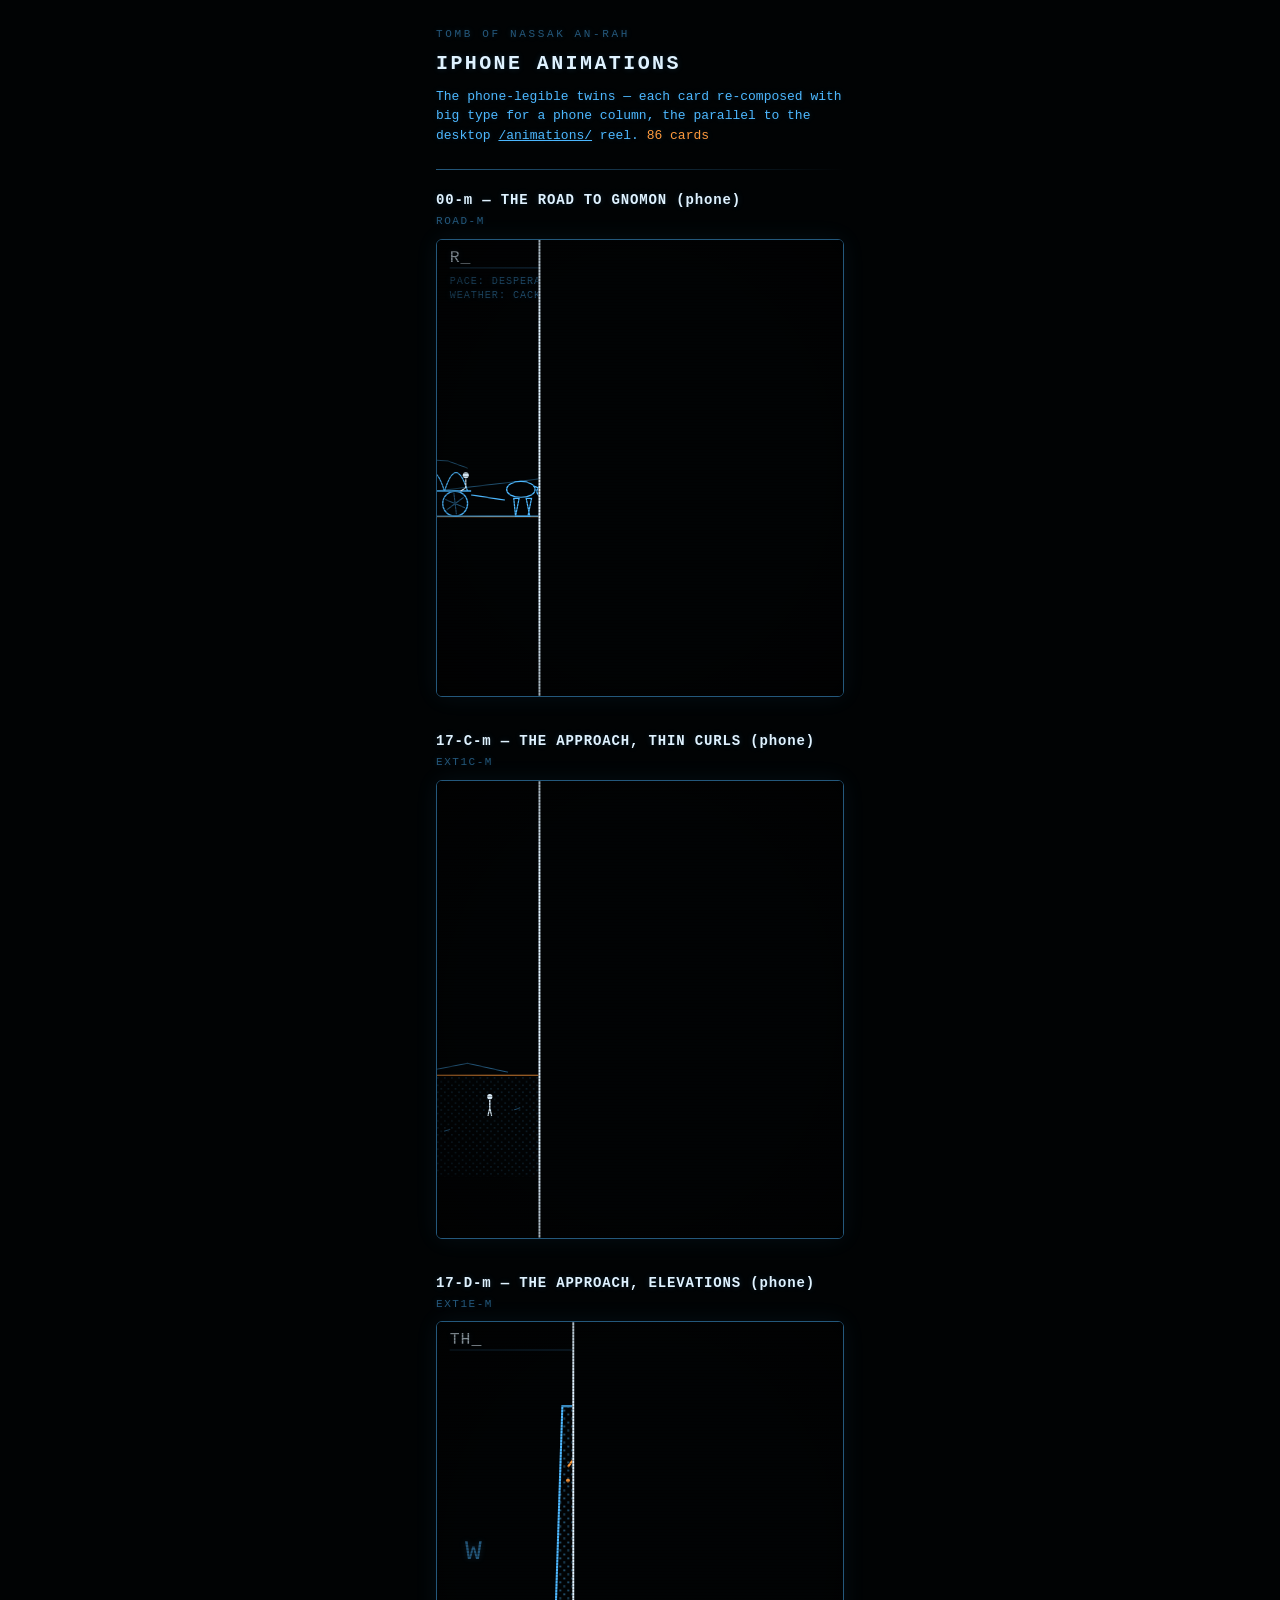
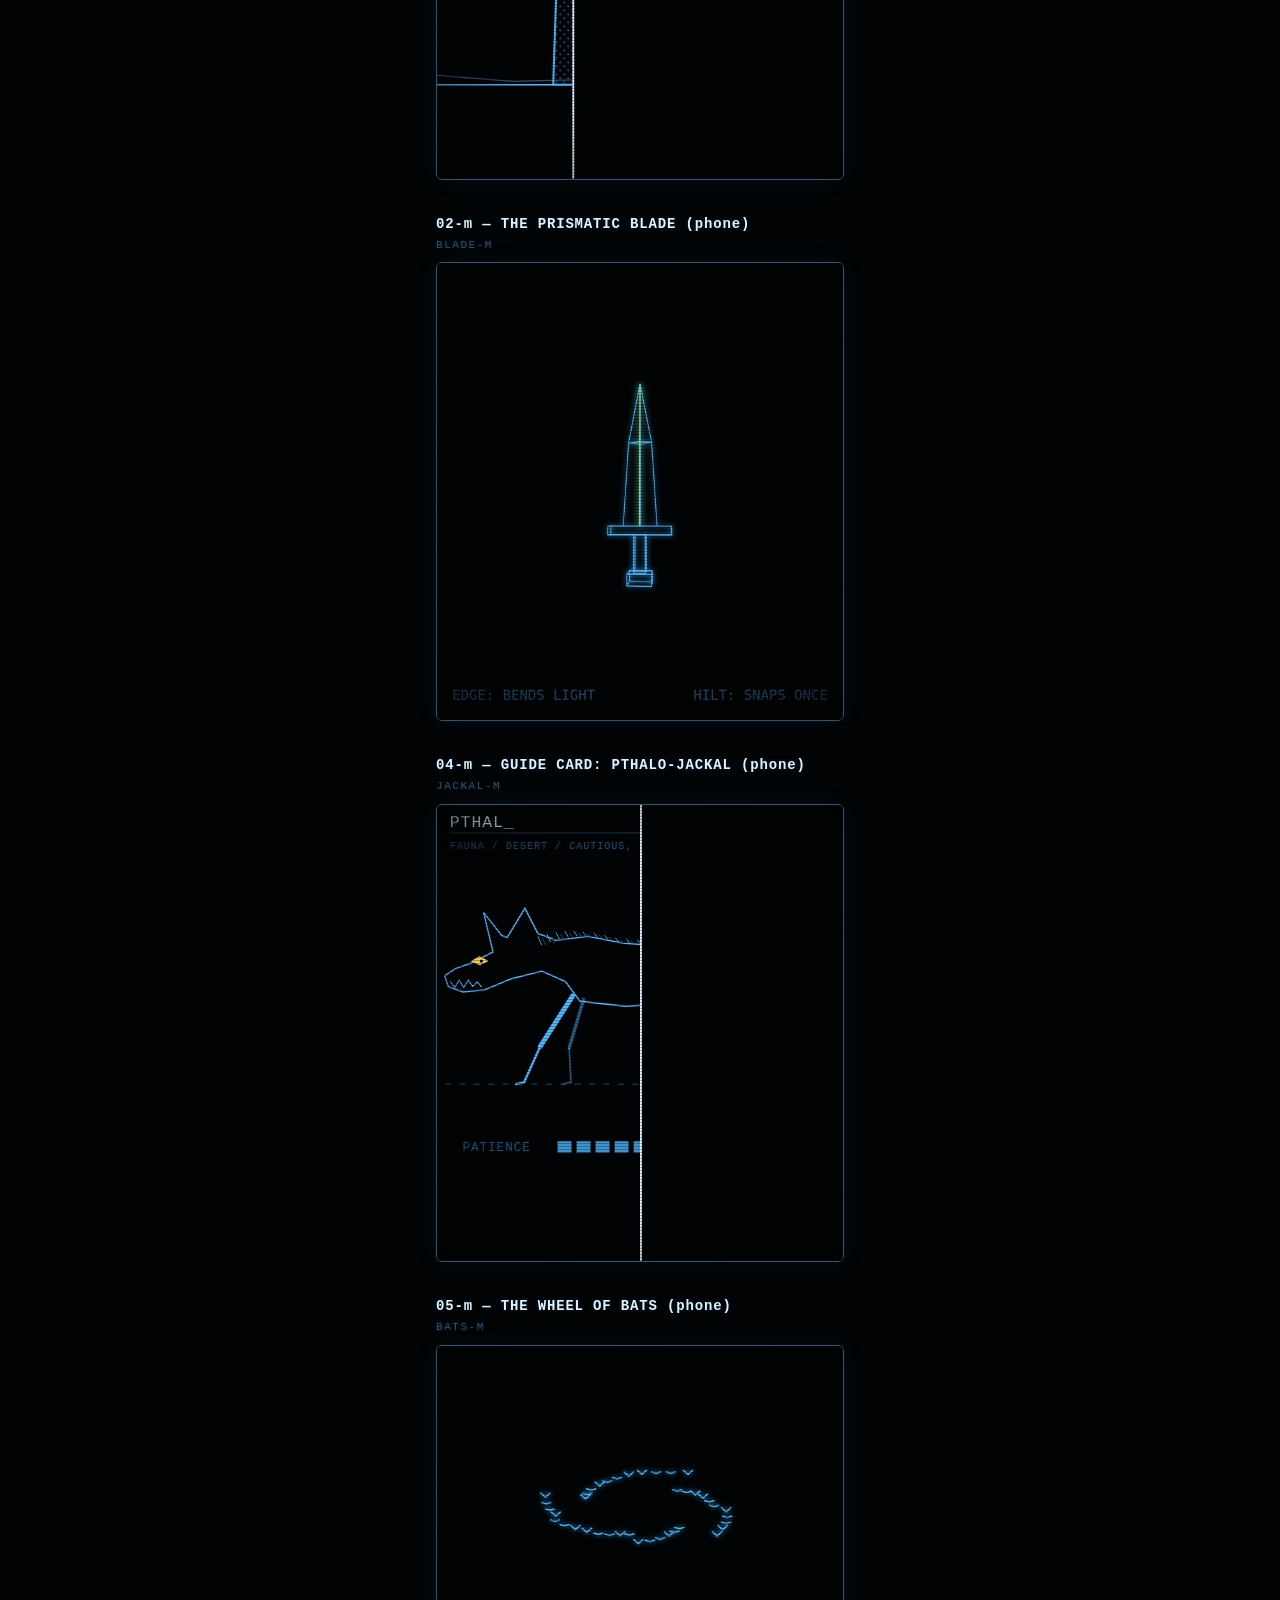
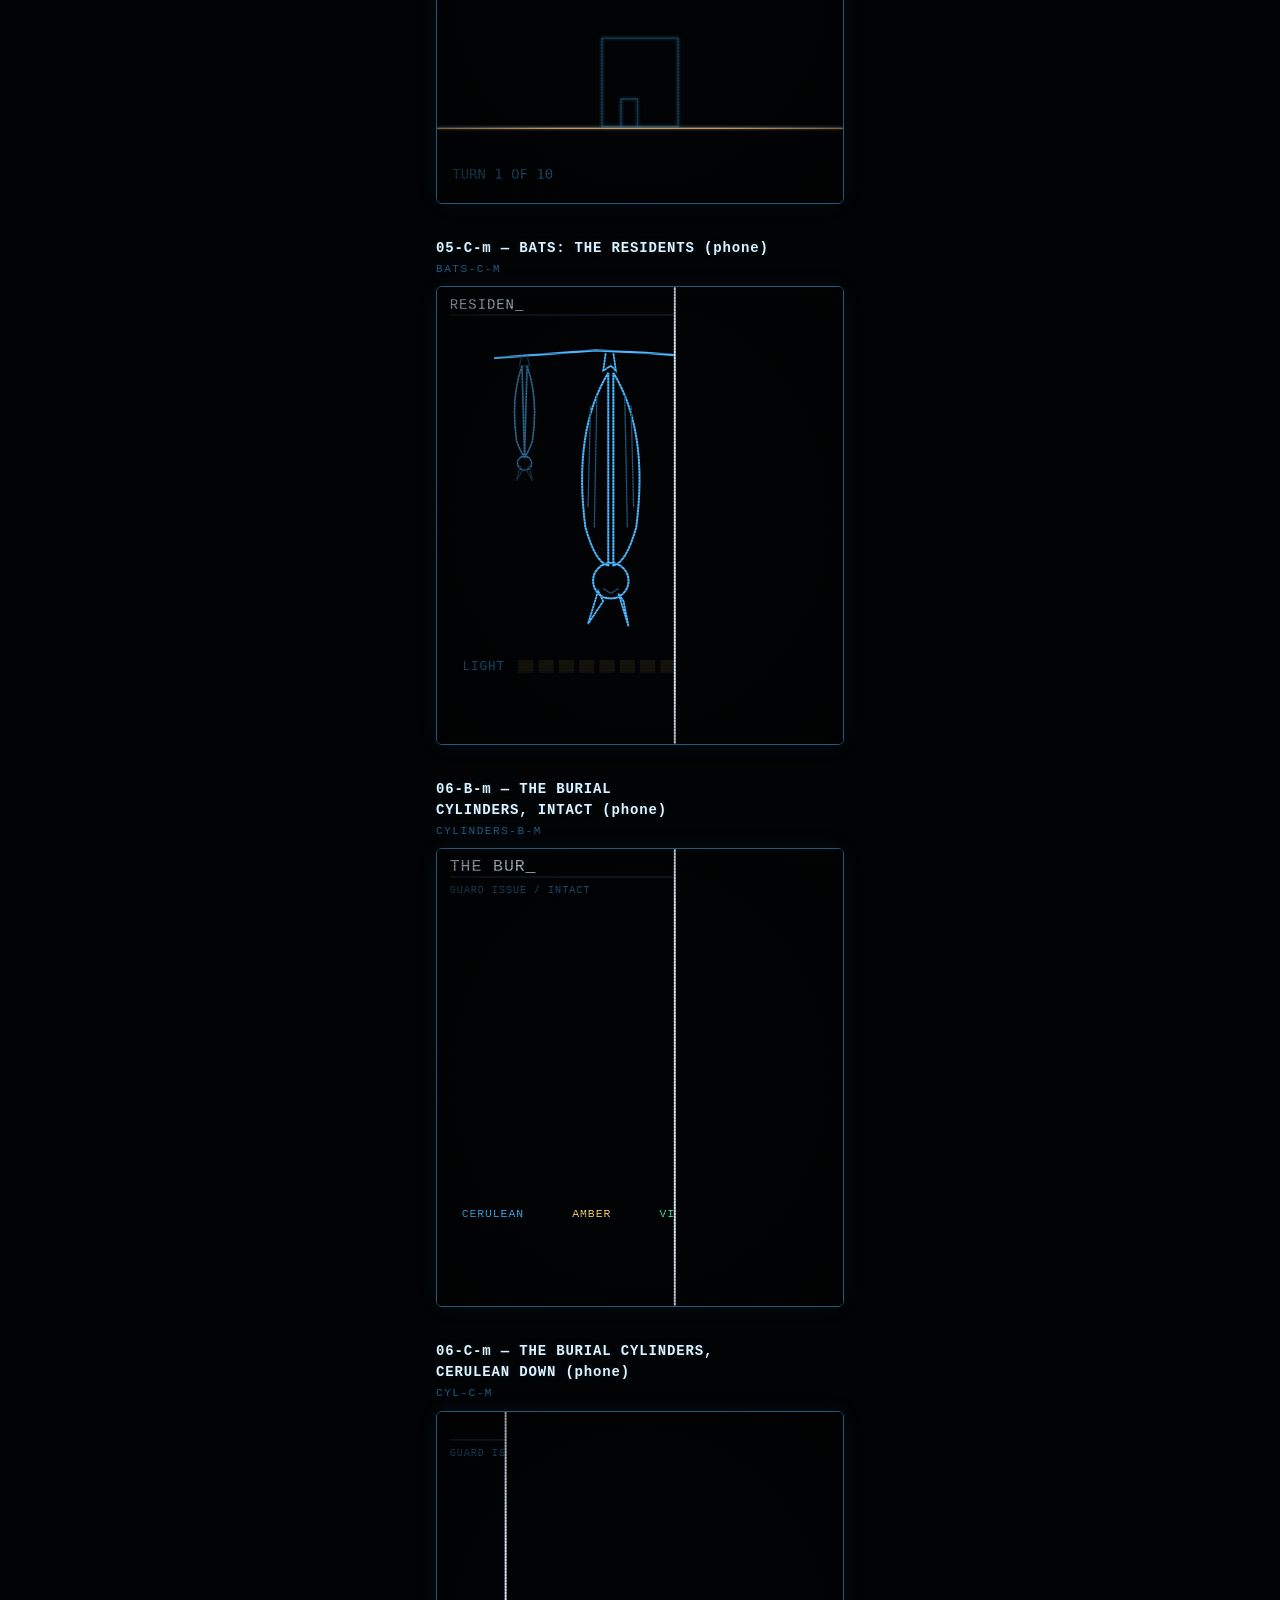
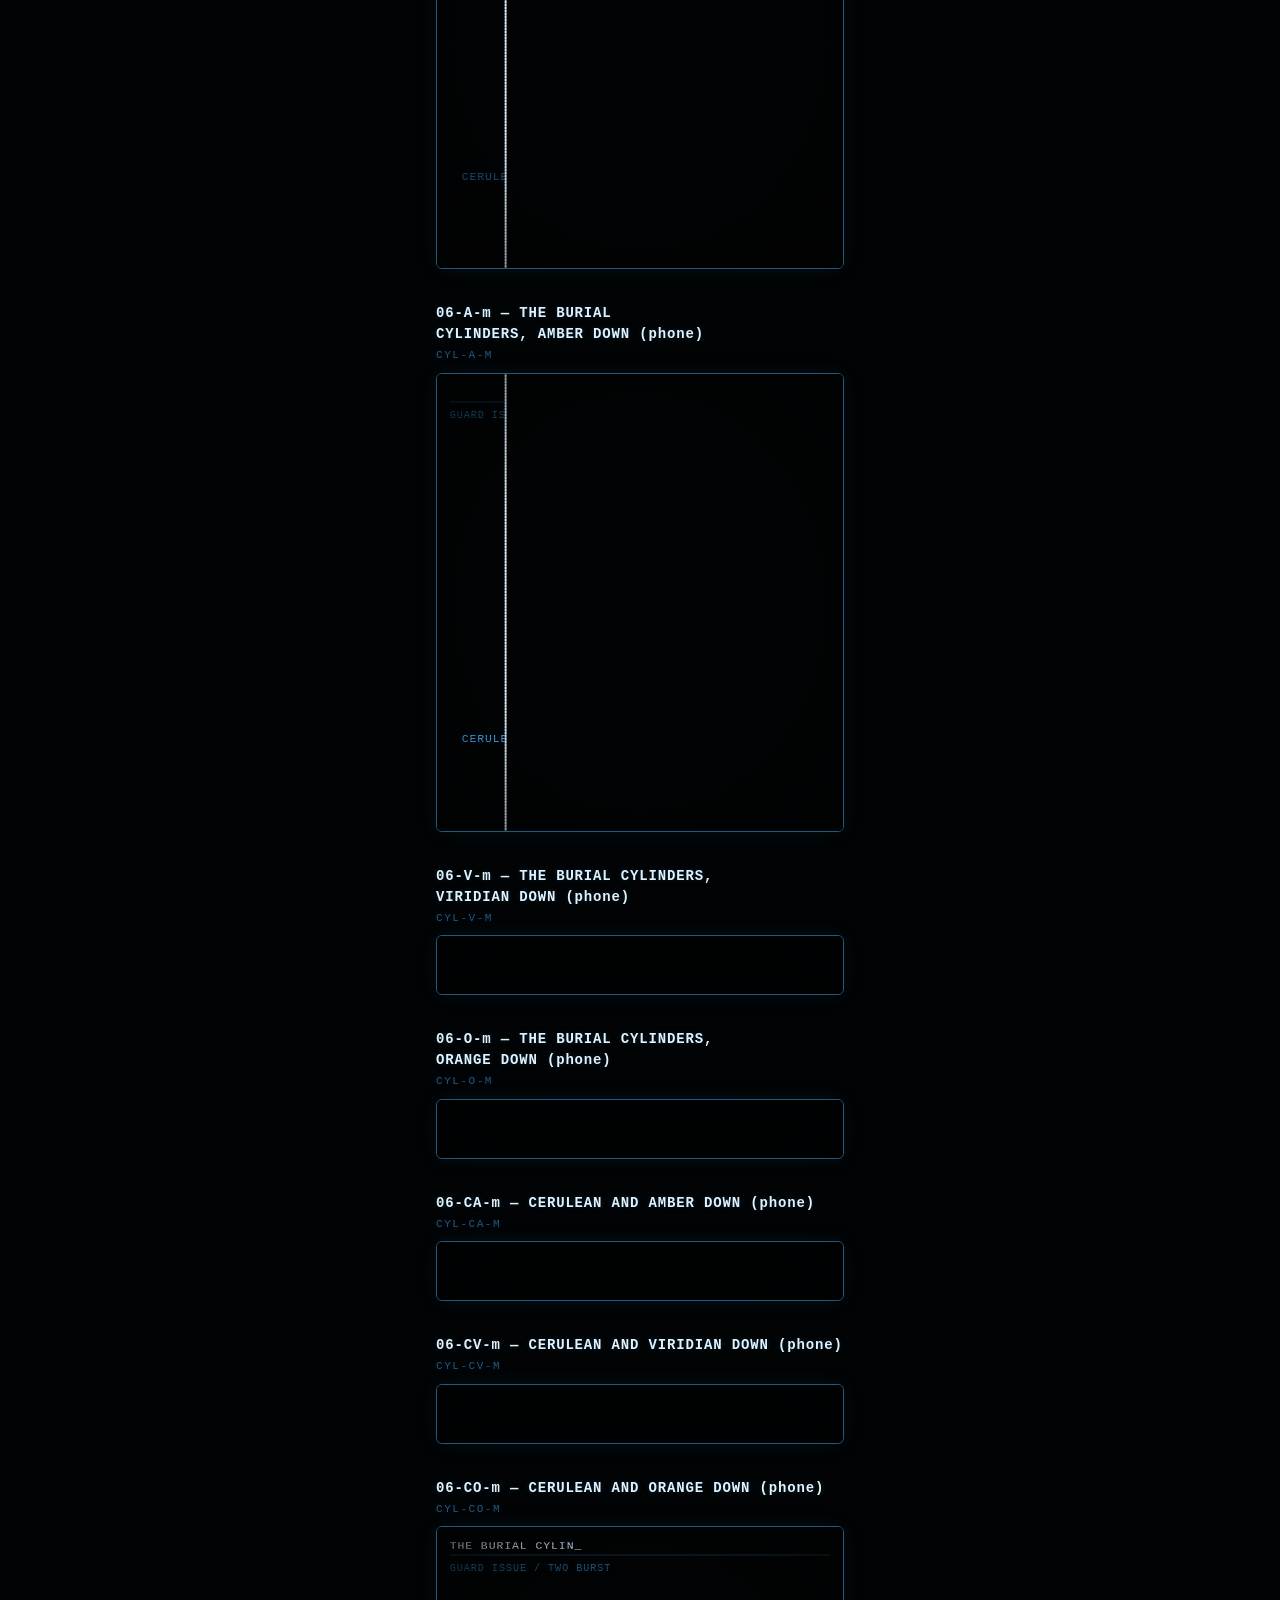
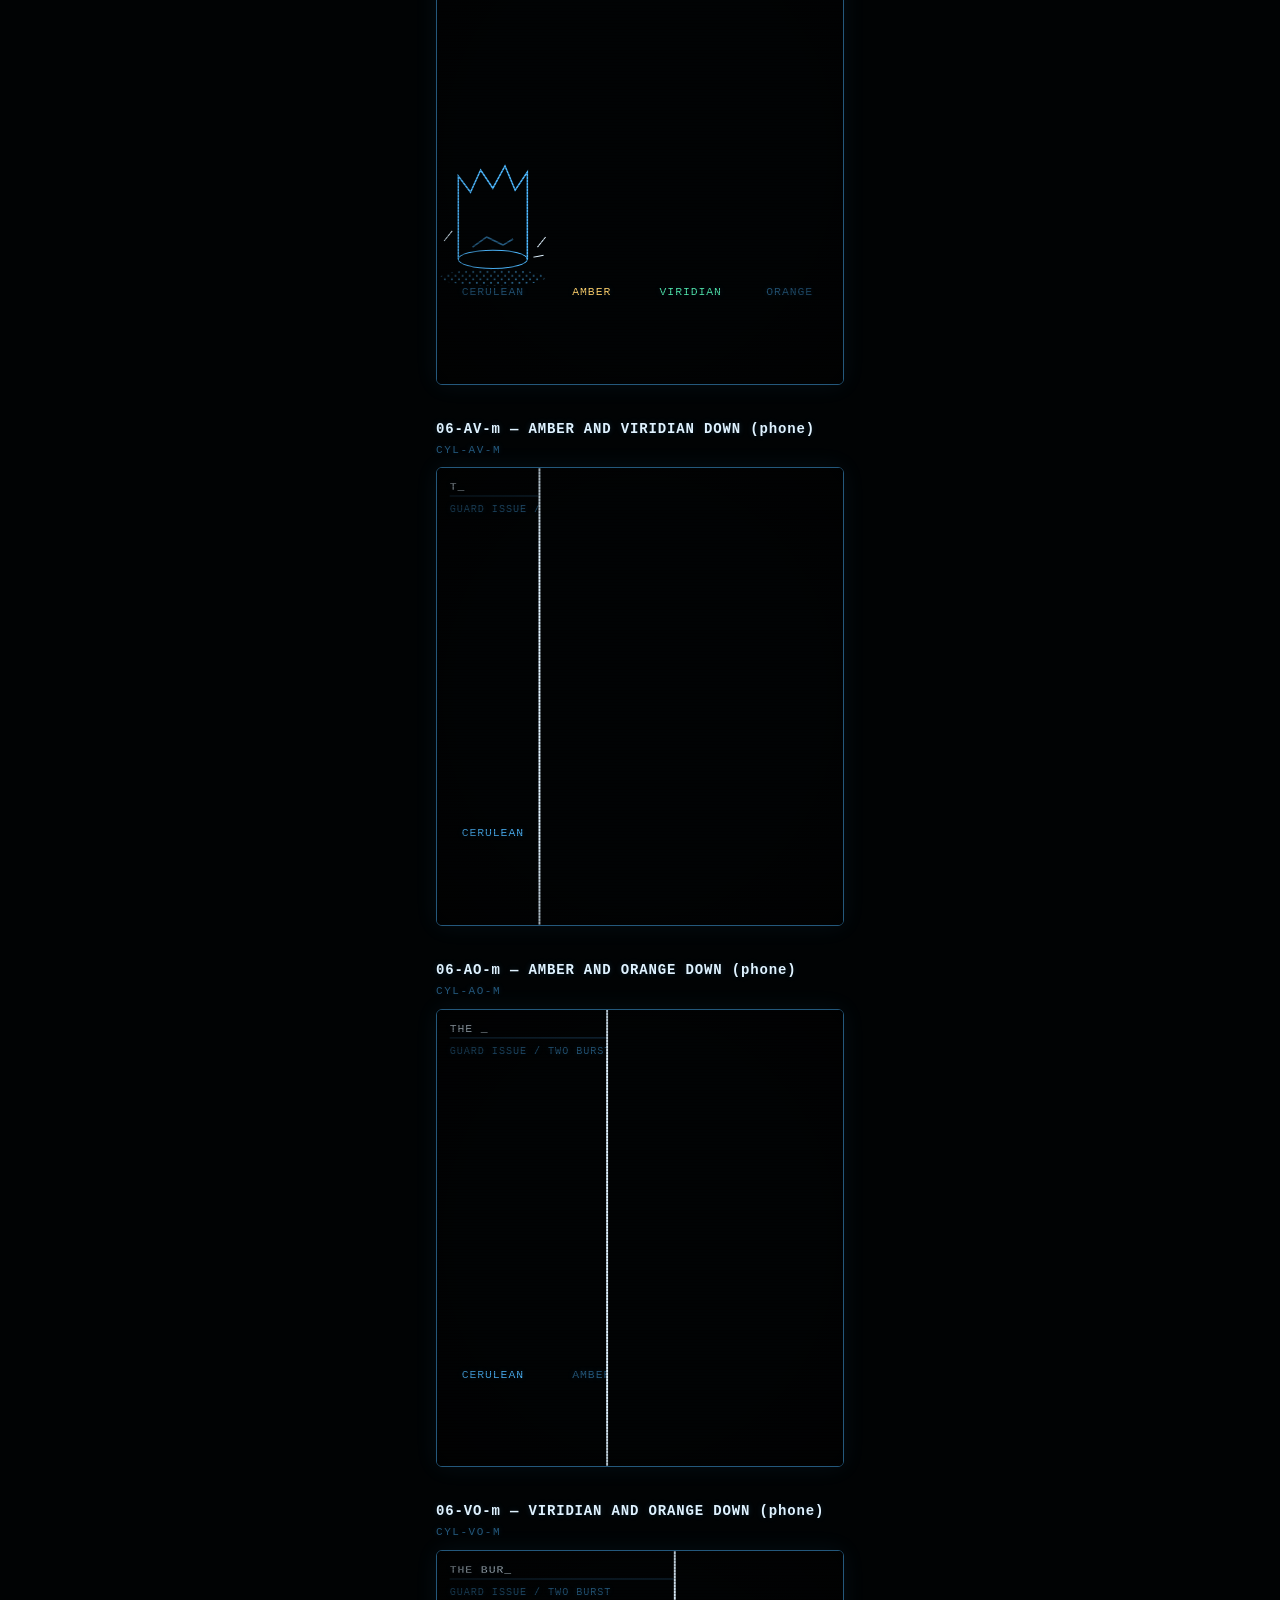
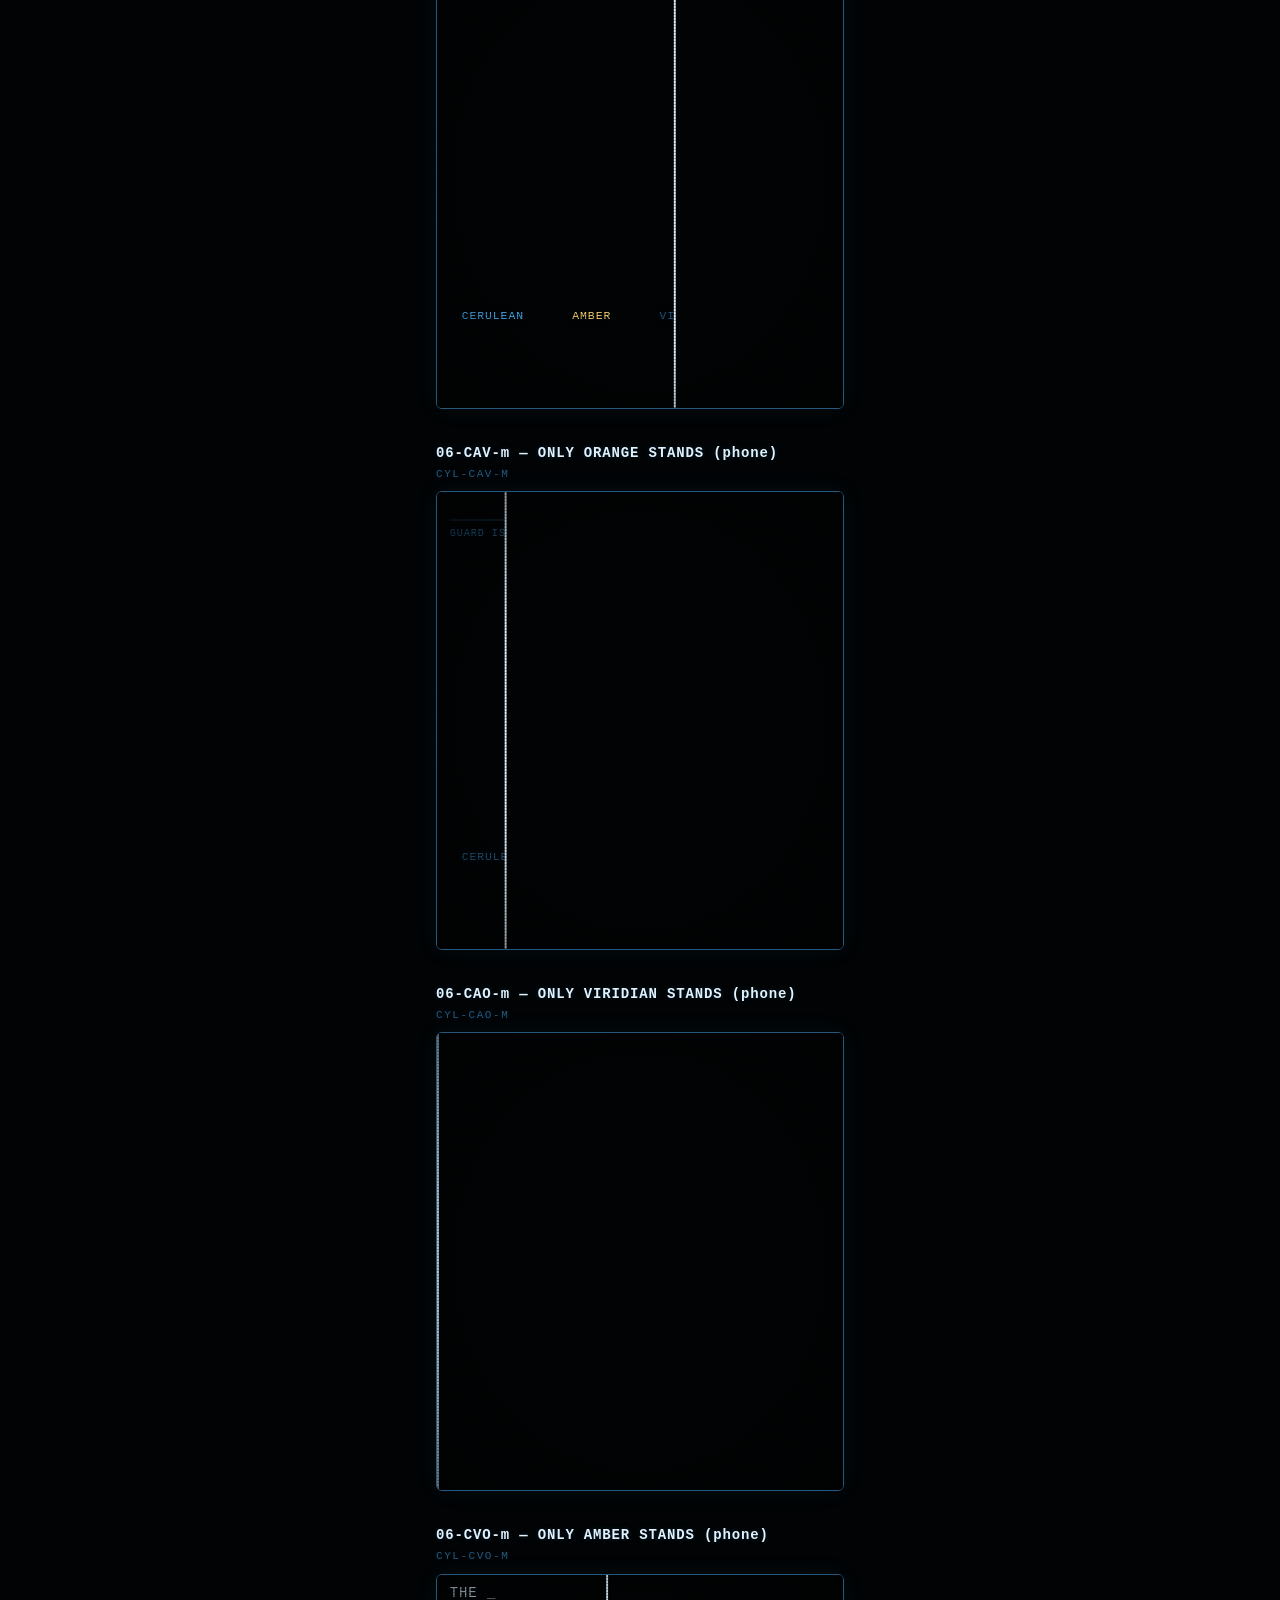
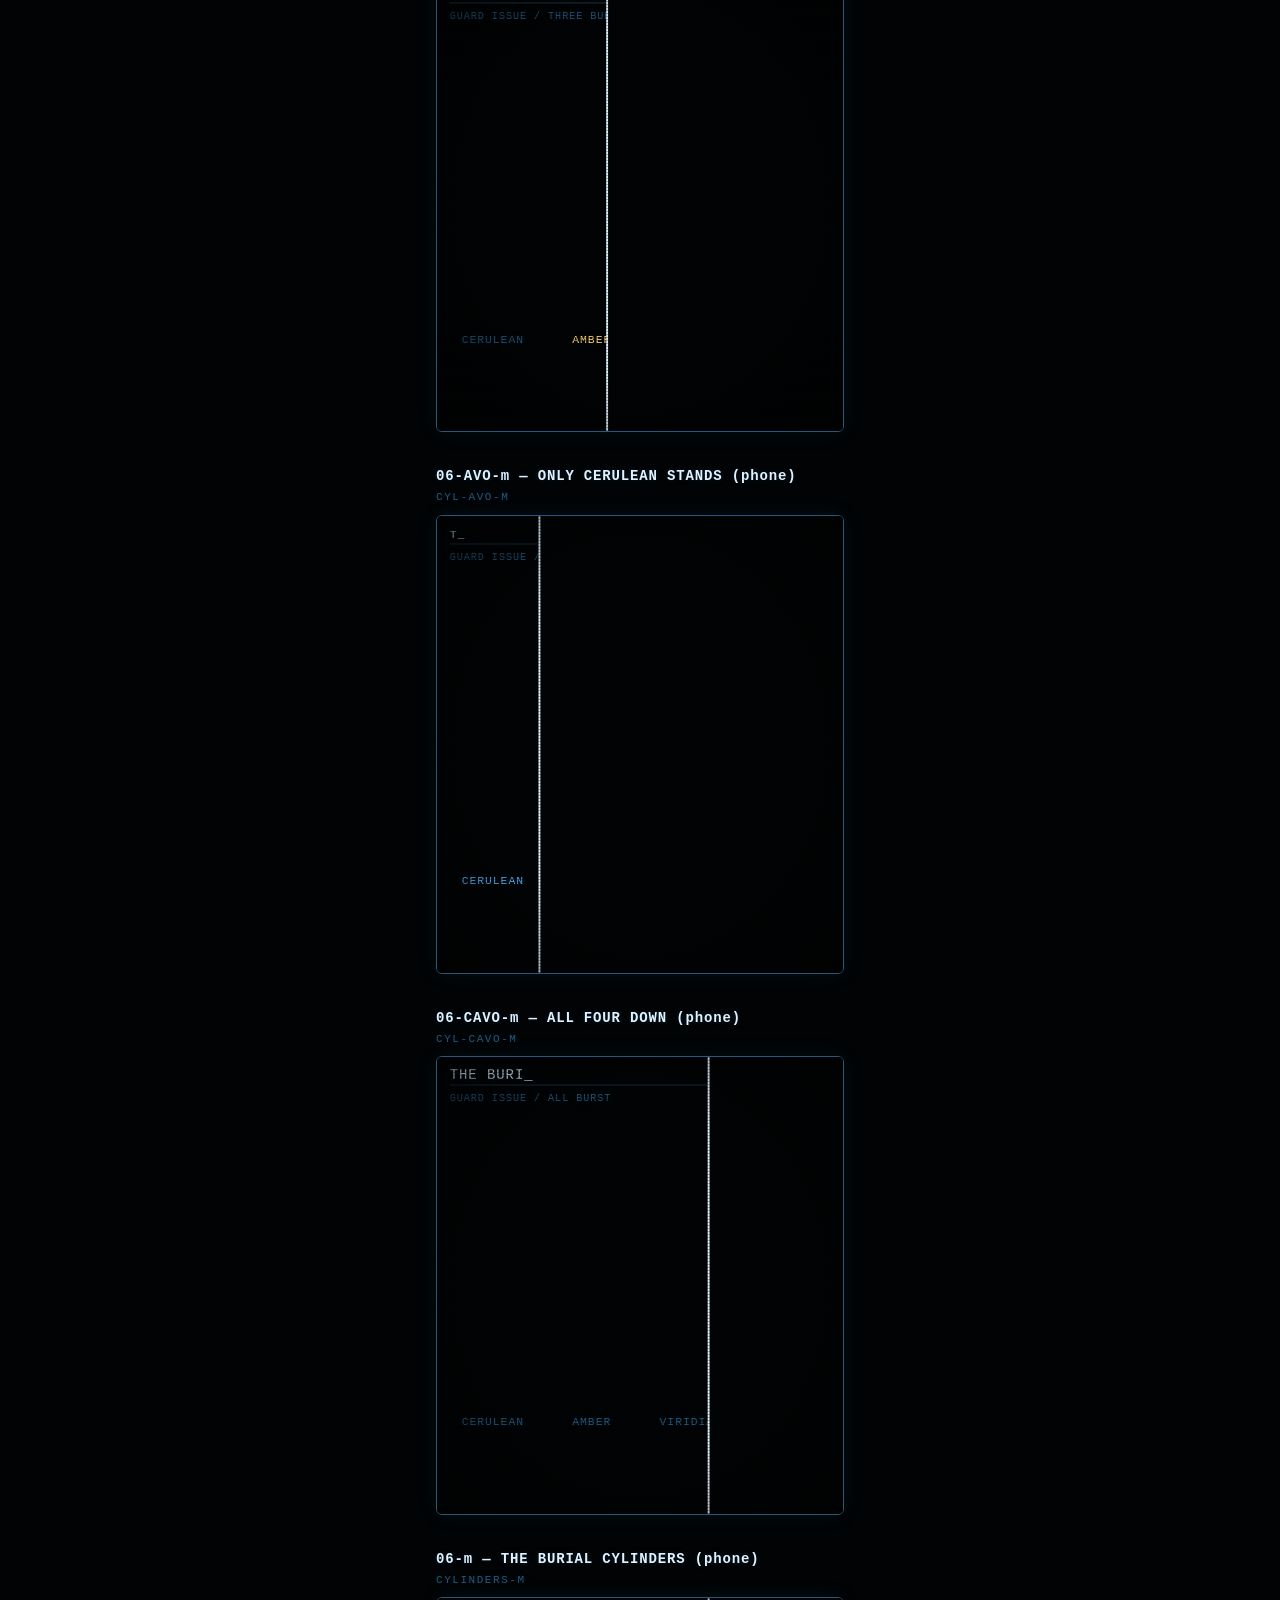
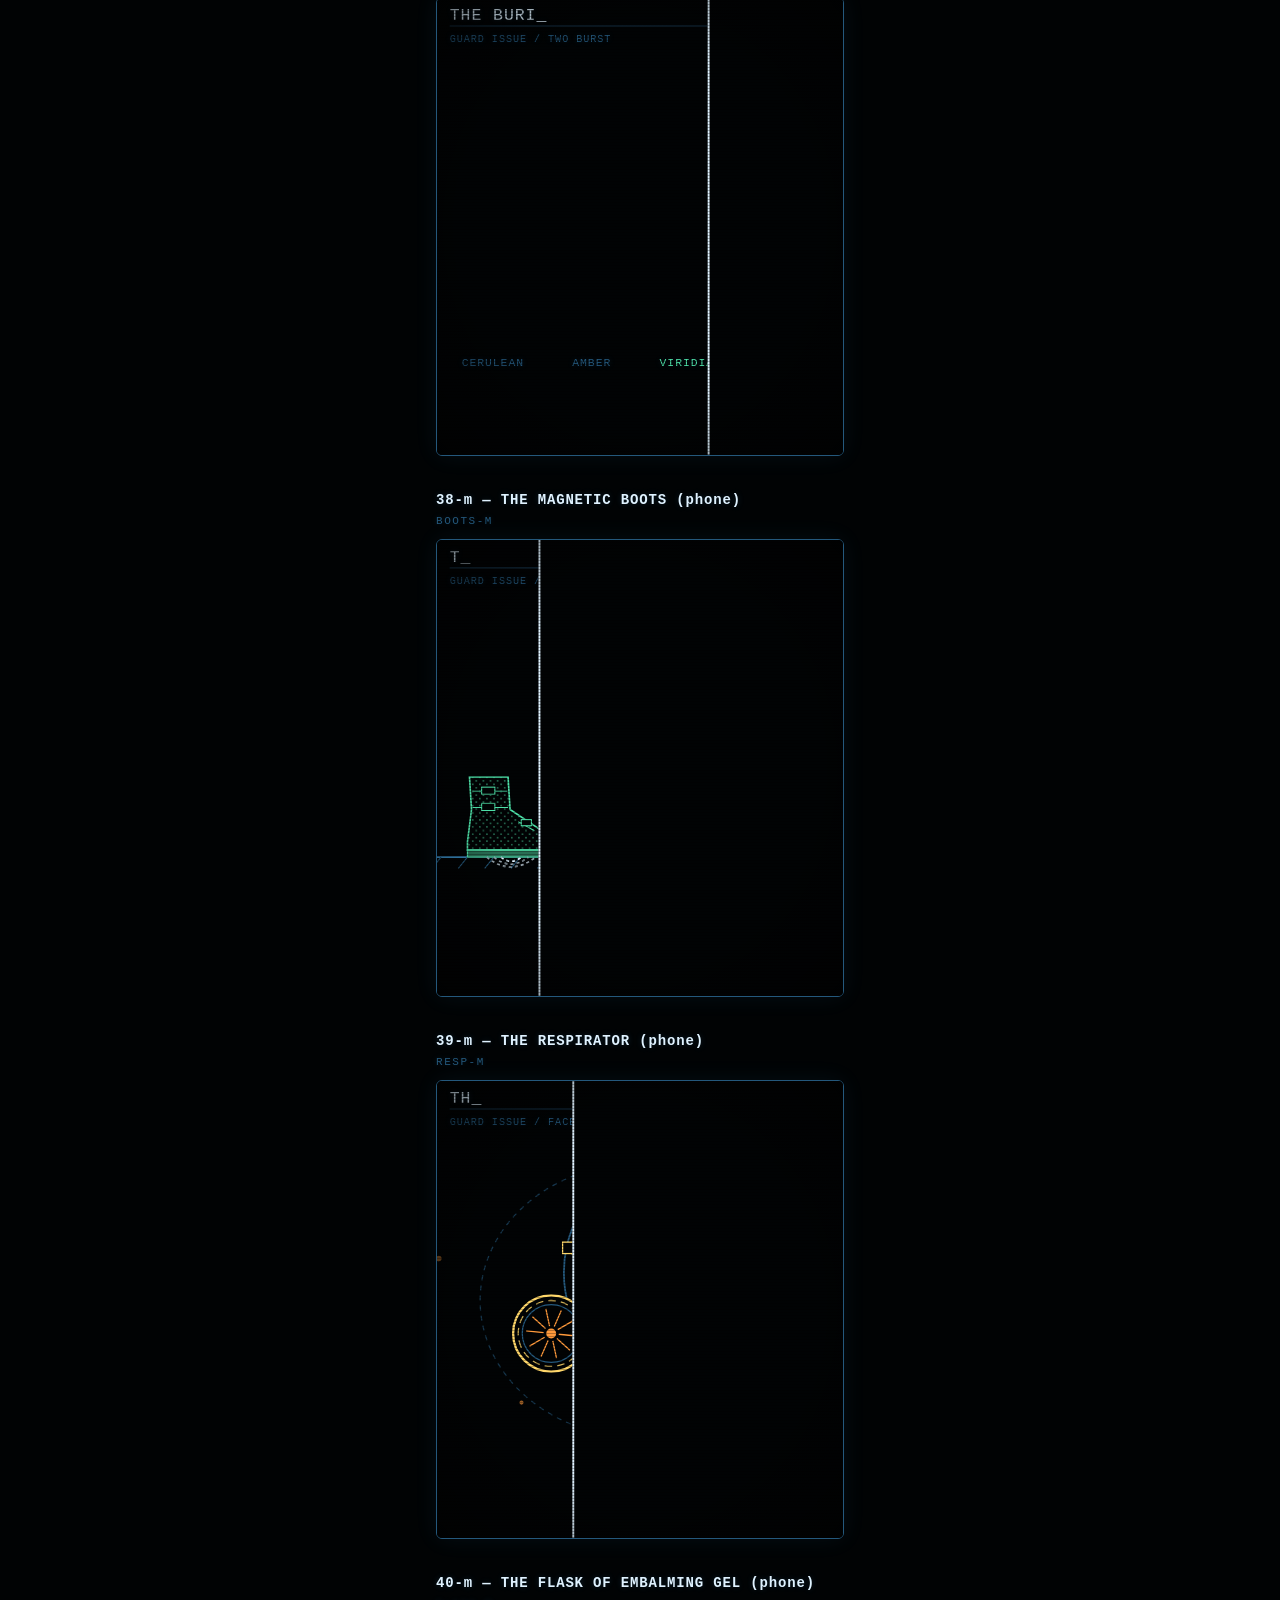
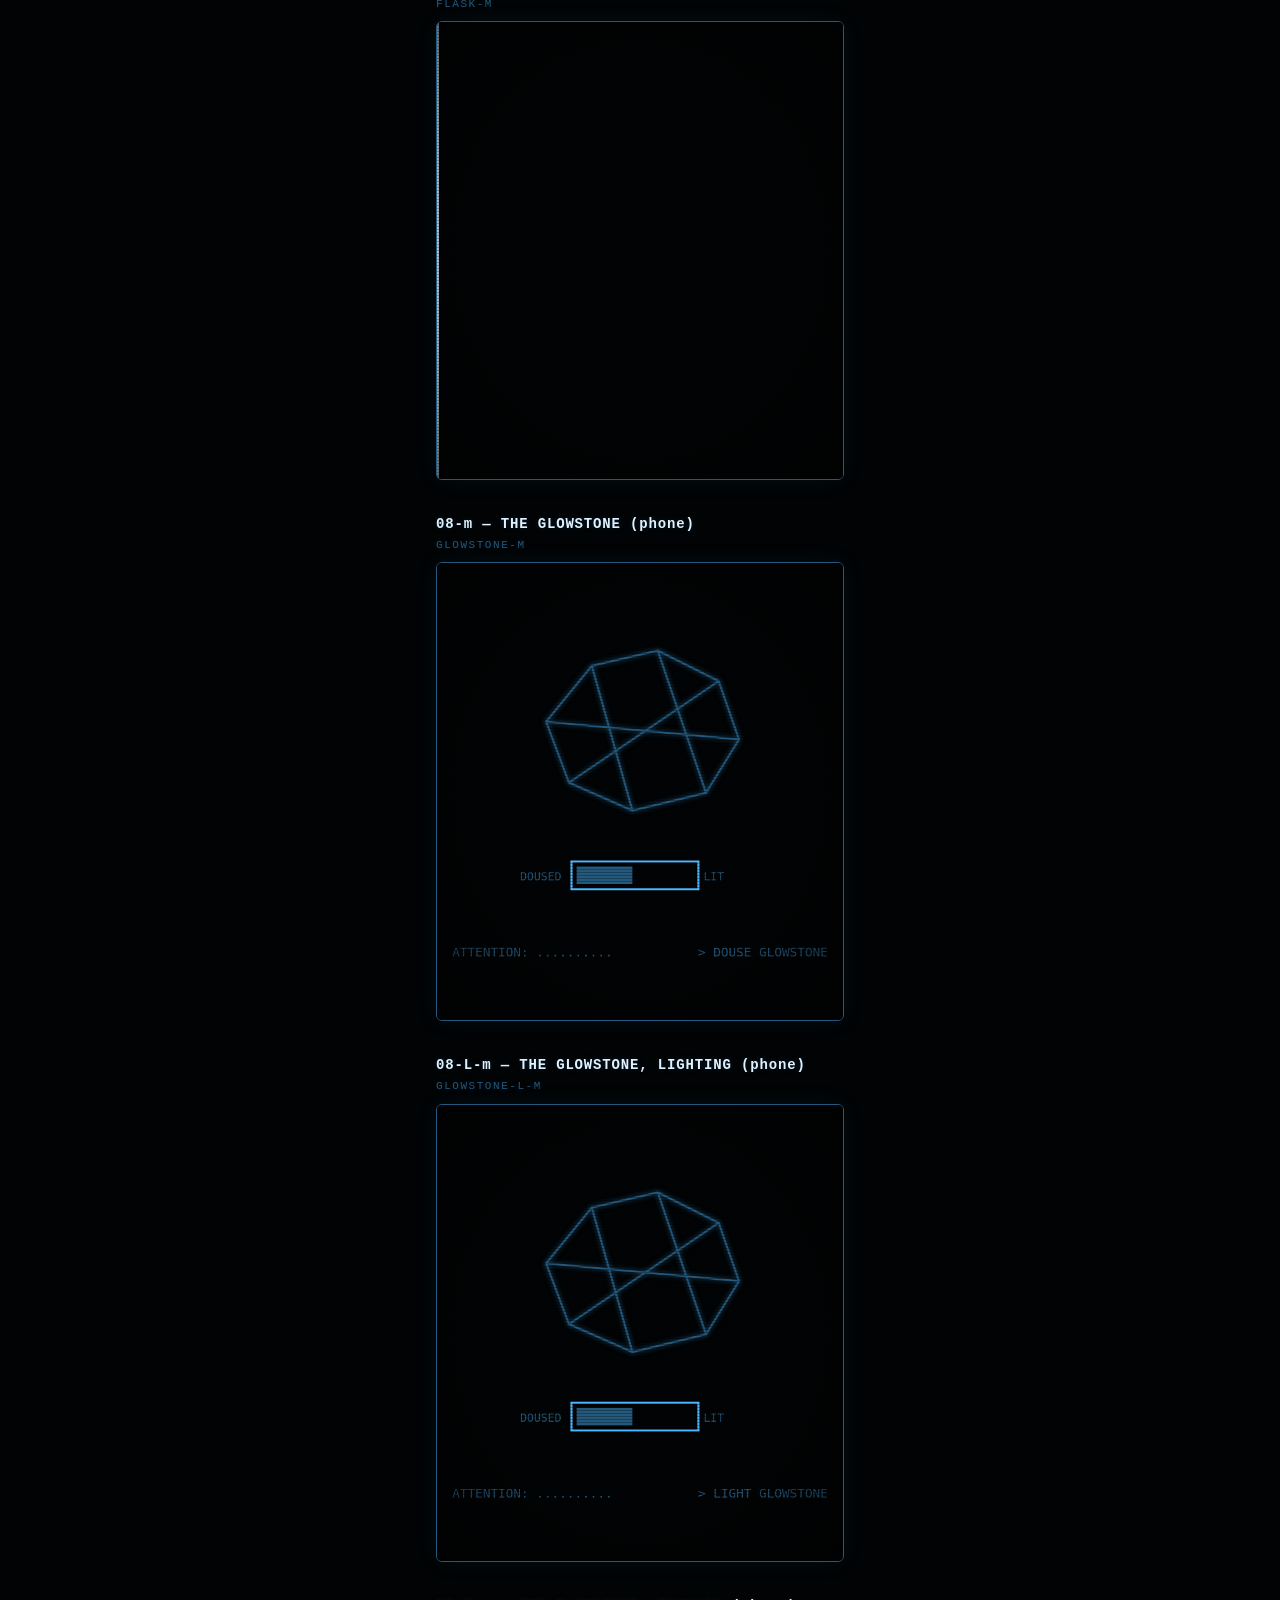
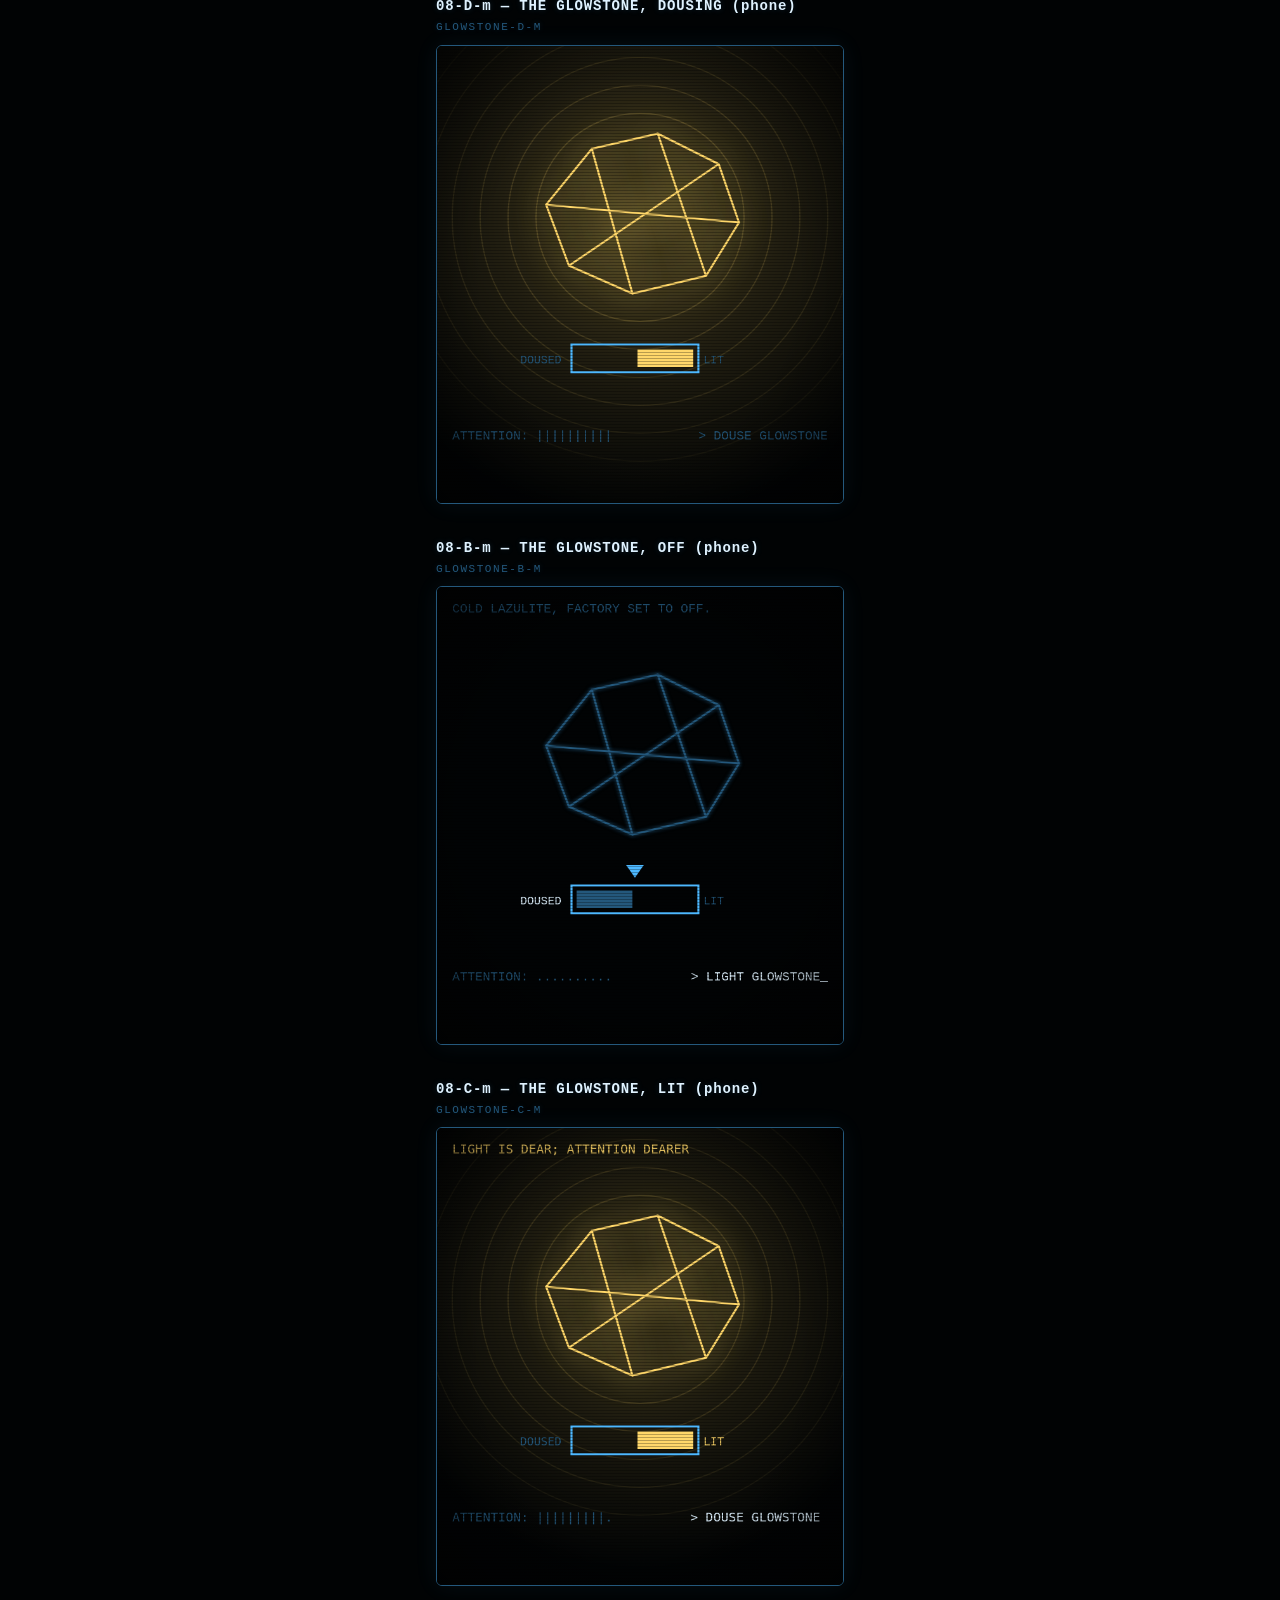
==== commit 050c3591: "deploy: 8d64872 Co-Authored-By: Claude Fable 5 <noreply@anthropic.com>" ====
--- a/animations-iphone/index.html
+++ b/animations-iphone/index.html
@@ -84,7 +84,7 @@
    and disconnected nodes drop off the clock automatically. */
 (() => {
   "use strict";
-  const META = {"autarch": ["svg", 640, 420], "autarch-c": ["svg", 640, 420], "autarch-c-m": ["svg", 640, 720], "autarch-e": ["svg", 640, 420], "autarch-e-m": ["svg", 640, 720], "autarch-m": ["svg", 640, 720], "bats": ["canvas", 640, 300], "bats-c": ["svg", 640, 360], "bats-c-m": ["svg", 640, 720], "bats-m": ["canvas", 640, 720], "blade": ["canvas", 640, 360], "blade-m": ["canvas", 640, 720], "boots": ["svg", 640, 360], "boots-m": ["svg", 640, 720], "canopic-c": ["svg", 640, 400], "centipede": ["svg", 640, 360], "centipede-m": ["svg", 640, 720], "chimney-f": ["svg", 640, 360], "chimney-f-m": ["svg", 640, 720], "chimney-g": ["svg", 640, 360], "chimney-g-m": ["svg", 640, 720], "chimney-h": ["svg", 640, 360], "chimney-h-m": ["svg", 640, 720], "core": ["svg", 640, 360], "core-m": ["svg", 640, 720], "critch": ["svg", 640, 360], "critch-m": ["svg", 640, 720], "cyl-a": ["svg", 640, 400], "cyl-a-m": ["svg", 640, 720], "cyl-c": ["svg", 640, 400], "cyl-c-m": ["svg", 640, 720], "cyl-o": ["svg", 640, 400], "cyl-o-m": ["svg", 640, 720], "cyl-v": ["svg", 640, 400], "cyl-v-m": ["svg", 640, 720], "cylinders": ["svg", 640, 400], "cylinders-b": ["svg", 640, 400], "cylinders-b-m": ["svg", 640, 720], "cylinders-m": ["svg", 640, 720], "dagger": ["svg", 640, 360], "dagger-m": ["svg", 640, 720], "epitaph": ["svg", 640, 400], "epitaph-m": ["svg", 640, 720], "ext1c": ["svg", 640, 400], "ext1c-m": ["svg", 640, 720], "ext1e": ["svg", 640, 400], "ext1e-m": ["svg", 640, 720], "flask": ["svg", 640, 360], "flask-m": ["svg", 640, 720], "flood": ["svg", 640, 360], "flood-m": ["svg", 640, 720], "fungus": ["svg", 640, 360], "fungus-m": ["svg", 640, 720], "glowstone": ["canvas", 640, 300], "glowstone-b": ["canvas", 640, 300], "glowstone-b-m": ["canvas", 640, 720], "glowstone-c": ["canvas", 640, 300], "glowstone-c-m": ["canvas", 640, 720], "glowstone-d": ["canvas", 640, 300], "glowstone-d-m": ["canvas", 640, 720], "glowstone-l": ["canvas", 640, 300], "glowstone-l-m": ["canvas", 640, 720], "glowstone-m": ["canvas", 640, 720], "guts-a": ["svg", 640, 360], "guts-a-m": ["svg", 640, 720], "guts-b": ["svg", 640, 360], "guts-b-m": ["svg", 640, 720], "guts-c": ["svg", 640, 360], "guts-c-m": ["svg", 640, 720], "guts-lash": ["svg", 640, 360], "guts-lash-m": ["svg", 640, 720], "hound": ["svg", 640, 360], "hound-m": ["svg", 640, 720], "jackal": ["svg", 640, 360], "jackal-m": ["svg", 640, 720], "jar-baboon": ["svg", 640, 300], "jar-falcon": ["svg", 640, 300], "jar-falcon-m": ["svg", 640, 720], "jar-human": ["svg", 640, 300], "jar-jackal": ["svg", 640, 300], "jar-jackal-m": ["svg", 640, 720], "jar-mantis": ["svg", 640, 300], "jar-mantis-m": ["svg", 640, 720], "manifest": ["svg", 640, 360], "manifest-m": ["svg", 640, 720], "mem-bath": ["svg", 640, 360], "mem-bath-m": ["svg", 640, 720], "mem-embalm": ["svg", 640, 360], "mem-embalm-m": ["svg", 640, 720], "mem-kestrel": ["svg", 640, 360], "mem-kestrel-m": ["svg", 640, 720], "mem-mother": ["svg", 640, 360], "mem-mother-m": ["svg", 640, 720], "mem-raising": ["svg", 640, 360], "mem-raising-m": ["svg", 640, 720], "mystic-b": ["svg", 640, 400], "mystic-b-m": ["svg", 640, 720], "mystic-c": ["svg", 640, 400], "mystic-c-m": ["svg", 640, 720], "mystic-f": ["svg", 640, 400], "mystic-f-m": ["svg", 640, 720], "resp": ["svg", 640, 360], "resp-m": ["svg", 640, 720], "road": ["svg", 640, 400], "road-m": ["svg", 640, 720], "seal": ["svg", 640, 400], "seal-b": ["svg", 640, 400], "seal-b-m": ["svg", 640, 720], "seal-m": ["svg", 640, 720], "shard": ["svg", 640, 360], "shard-m": ["svg", 640, 720], "silas": ["svg", 640, 400], "silas-m": ["svg", 640, 720], "spawn-a": ["svg", 640, 360], "spawn-a-m": ["svg", 640, 720], "spawn-b": ["svg", 640, 360], "spawn-b-m": ["svg", 640, 720], "spawn-c": ["svg", 640, 360], "spawn-c-m": ["svg", 640, 720], "sphere-b": ["svg", 640, 420], "sphere-b-m": ["svg", 640, 720], "sphere-d": ["svg", 640, 420], "sphere-d-m": ["svg", 640, 720], "sphere-e": ["svg", 640, 420], "sphere-e-m": ["svg", 640, 720], "sphere-f": ["svg", 640, 420], "sphere-f-m": ["svg", 640, 720], "tank": ["svg", 640, 360], "tank-f": ["svg", 640, 360], "tank-f-m": ["svg", 640, 720], "tank-m": ["svg", 640, 720], "tesseract": ["canvas", 640, 360], "tesseract-m": ["canvas", 640, 720], "tesseract-u": ["canvas", 640, 360], "tesseract-u-m": ["canvas", 640, 720], "ulfire": ["svg", 640, 360], "ulfire-m": ["svg", 640, 720], "ulfire-u": ["svg", 640, 360], "ulfire-u-m": ["svg", 640, 720], "wagon": ["svg", 640, 360], "youth-a": ["svg", 640, 360], "youth-a-m": ["svg", 640, 720], "youth-b": ["svg", 640, 360], "youth-b-f": ["svg", 640, 360], "youth-b-f-m": ["svg", 640, 720], "youth-b-m": ["svg", 640, 720], "youth-c": ["svg", 640, 360], "youth-c-m": ["svg", 640, 720], "youth-d": ["svg", 640, 360], "youth-d-m": ["svg", 640, 720], "zoxen": ["svg", 640, 360], "zoxen-b": ["svg", 640, 360], "zoxen-b-m": ["svg", 640, 720], "zoxen-m": ["svg", 640, 720]};
+  const META = {"autarch": ["svg", 640, 420], "autarch-c": ["svg", 640, 420], "autarch-c-m": ["svg", 640, 720], "autarch-e": ["svg", 640, 420], "autarch-e-m": ["svg", 640, 720], "autarch-m": ["svg", 640, 720], "bats": ["canvas", 640, 300], "bats-c": ["svg", 640, 360], "bats-c-m": ["svg", 640, 720], "bats-m": ["canvas", 640, 720], "blade": ["canvas", 640, 360], "blade-m": ["canvas", 640, 720], "boots": ["svg", 640, 360], "boots-m": ["svg", 640, 720], "canopic-c": ["svg", 640, 400], "centipede": ["svg", 640, 360], "centipede-m": ["svg", 640, 720], "chimney-f": ["svg", 640, 360], "chimney-f-m": ["svg", 640, 720], "chimney-g": ["svg", 640, 360], "chimney-g-m": ["svg", 640, 720], "chimney-h": ["svg", 640, 360], "chimney-h-m": ["svg", 640, 720], "core": ["svg", 640, 360], "core-m": ["svg", 640, 720], "critch": ["svg", 640, 360], "critch-m": ["svg", 640, 720], "cyl-a": ["svg", 640, 400], "cyl-a-m": ["svg", 640, 720], "cyl-ao": ["svg", 640, 400], "cyl-ao-m": ["svg", 640, 720], "cyl-av": ["svg", 640, 400], "cyl-av-m": ["svg", 640, 720], "cyl-avo": ["svg", 640, 400], "cyl-avo-m": ["svg", 640, 720], "cyl-c": ["svg", 640, 400], "cyl-c-m": ["svg", 640, 720], "cyl-ca": ["svg", 640, 400], "cyl-ca-m": ["svg", 640, 720], "cyl-cao": ["svg", 640, 400], "cyl-cao-m": ["svg", 640, 720], "cyl-cav": ["svg", 640, 400], "cyl-cav-m": ["svg", 640, 720], "cyl-cavo": ["svg", 640, 400], "cyl-cavo-m": ["svg", 640, 720], "cyl-co": ["svg", 640, 400], "cyl-co-m": ["svg", 640, 720], "cyl-cv": ["svg", 640, 400], "cyl-cv-m": ["svg", 640, 720], "cyl-cvo": ["svg", 640, 400], "cyl-cvo-m": ["svg", 640, 720], "cyl-o": ["svg", 640, 400], "cyl-o-m": ["svg", 640, 720], "cyl-v": ["svg", 640, 400], "cyl-v-m": ["svg", 640, 720], "cyl-vo": ["svg", 640, 400], "cyl-vo-m": ["svg", 640, 720], "cylinders": ["svg", 640, 400], "cylinders-b": ["svg", 640, 400], "cylinders-b-m": ["svg", 640, 720], "cylinders-m": ["svg", 640, 720], "dagger": ["svg", 640, 360], "dagger-m": ["svg", 640, 720], "epitaph": ["svg", 640, 400], "epitaph-m": ["svg", 640, 720], "ext1c": ["svg", 640, 400], "ext1c-m": ["svg", 640, 720], "ext1e": ["svg", 640, 400], "ext1e-m": ["svg", 640, 720], "flask": ["svg", 640, 360], "flask-m": ["svg", 640, 720], "flood": ["svg", 640, 360], "flood-m": ["svg", 640, 720], "fungus": ["svg", 640, 360], "fungus-m": ["svg", 640, 720], "glowstone": ["canvas", 640, 300], "glowstone-b": ["canvas", 640, 300], "glowstone-b-m": ["canvas", 640, 720], "glowstone-c": ["canvas", 640, 300], "glowstone-c-m": ["canvas", 640, 720], "glowstone-d": ["canvas", 640, 300], "glowstone-d-m": ["canvas", 640, 720], "glowstone-l": ["canvas", 640, 300], "glowstone-l-m": ["canvas", 640, 720], "glowstone-m": ["canvas", 640, 720], "guts-a": ["svg", 640, 360], "guts-a-m": ["svg", 640, 720], "guts-b": ["svg", 640, 360], "guts-b-m": ["svg", 640, 720], "guts-c": ["svg", 640, 360], "guts-c-m": ["svg", 640, 720], "guts-lash": ["svg", 640, 360], "guts-lash-m": ["svg", 640, 720], "hound": ["svg", 640, 360], "hound-m": ["svg", 640, 720], "jackal": ["svg", 640, 360], "jackal-m": ["svg", 640, 720], "jar-baboon": ["svg", 640, 300], "jar-falcon": ["svg", 640, 300], "jar-falcon-m": ["svg", 640, 720], "jar-human": ["svg", 640, 300], "jar-jackal": ["svg", 640, 300], "jar-jackal-m": ["svg", 640, 720], "jar-mantis": ["svg", 640, 300], "jar-mantis-m": ["svg", 640, 720], "manifest": ["svg", 640, 360], "manifest-m": ["svg", 640, 720], "mem-bath": ["svg", 640, 360], "mem-bath-m": ["svg", 640, 720], "mem-embalm": ["svg", 640, 360], "mem-embalm-m": ["svg", 640, 720], "mem-kestrel": ["svg", 640, 360], "mem-kestrel-m": ["svg", 640, 720], "mem-mother": ["svg", 640, 360], "mem-mother-m": ["svg", 640, 720], "mem-raising": ["svg", 640, 360], "mem-raising-m": ["svg", 640, 720], "mystic-b": ["svg", 640, 400], "mystic-b-m": ["svg", 640, 720], "mystic-c": ["svg", 640, 400], "mystic-c-m": ["svg", 640, 720], "mystic-f": ["svg", 640, 400], "mystic-f-m": ["svg", 640, 720], "resp": ["svg", 640, 360], "resp-m": ["svg", 640, 720], "road": ["svg", 640, 400], "road-m": ["svg", 640, 720], "seal": ["svg", 640, 400], "seal-b": ["svg", 640, 400], "seal-b-m": ["svg", 640, 720], "seal-m": ["svg", 640, 720], "shard": ["svg", 640, 360], "shard-m": ["svg", 640, 720], "silas": ["svg", 640, 400], "silas-m": ["svg", 640, 720], "spawn-a": ["svg", 640, 360], "spawn-a-m": ["svg", 640, 720], "spawn-b": ["svg", 640, 360], "spawn-b-m": ["svg", 640, 720], "spawn-c": ["svg", 640, 360], "spawn-c-m": ["svg", 640, 720], "sphere-b": ["svg", 640, 420], "sphere-b-m": ["svg", 640, 720], "sphere-d": ["svg", 640, 420], "sphere-d-m": ["svg", 640, 720], "sphere-e": ["svg", 640, 420], "sphere-e-m": ["svg", 640, 720], "sphere-f": ["svg", 640, 420], "sphere-f-m": ["svg", 640, 720], "tank": ["svg", 640, 360], "tank-f": ["svg", 640, 360], "tank-f-m": ["svg", 640, 720], "tank-m": ["svg", 640, 720], "tesseract": ["canvas", 640, 360], "tesseract-m": ["canvas", 640, 720], "tesseract-u": ["canvas", 640, 360], "tesseract-u-m": ["canvas", 640, 720], "ulfire": ["svg", 640, 360], "ulfire-m": ["svg", 640, 720], "ulfire-u": ["svg", 640, 360], "ulfire-u-m": ["svg", 640, 720], "wagon": ["svg", 640, 360], "youth-a": ["svg", 640, 360], "youth-a-m": ["svg", 640, 720], "youth-b": ["svg", 640, 360], "youth-b-f": ["svg", 640, 360], "youth-b-f-m": ["svg", 640, 720], "youth-b-m": ["svg", 640, 720], "youth-c": ["svg", 640, 360], "youth-c-m": ["svg", 640, 720], "youth-d": ["svg", 640, 360], "youth-d-m": ["svg", 640, 720], "zoxen": ["svg", 640, 360], "zoxen-b": ["svg", 640, 360], "zoxen-b-m": ["svg", 640, 720], "zoxen-m": ["svg", 640, 720]};
   const FIG = {
     _defs: {}, _uid: 0, _ticks: [], _timer: null, _target: null,
     MAX_LIVE: 3,
@@ -937,7 +937,8 @@
     const AMBERH = "#ffd06a", VIRIDIANH = "#4ee0a8";
     el(svg, "rect", { x: 0, y: 0, width: 640, height: 400, fill: BG });
     el(svg, "line", { x1: 16, y1: 34, x2: 624, y2: 34, stroke: PH_DIM });
-    const hdr = label(svg, 16, 24, 13, PH_BRIGHT);
+    // The longest combination titles would run into the class line at 13px.
+    const hdr = label(svg, 16, 24, hdrText.length > 40 ? 11 : 13, PH_BRIGHT);
     const cls = label(svg, 624, 24, 10, PH_DIM); cls.setAttribute("text-anchor", "end");
     cls.textContent = "GUARD ISSUE / " +
       ["INTACT", "ONE BURST", "TWO BURST", "THREE BURST", "ALL BURST"][broken.length];
@@ -1086,7 +1087,8 @@
     const AMBERH = "#ffd06a", VIRIDIANH = "#4ee0a8";
     el(svg, "rect", { x: 0, y: 0, width: 640, height: 720, fill: BG });
     el(svg, "line", { x1: 20, y1: 44, x2: 620, y2: 44, stroke: PH_DIM });
-    const hdr = label(svg, 20, 34, hdrText.length > 30 ? 22 : 26, PH_BRIGHT);
+    const hdr = label(svg, 20, 34,
+      hdrText.length > 40 ? 18 : hdrText.length > 30 ? 22 : 26, PH_BRIGHT);
     const cls = label(svg, 20, 70, 16, PH_DIM);
     cls.textContent = "GUARD ISSUE / " +
       ["INTACT", "ONE BURST", "TWO BURST", "THREE BURST", "ALL BURST"][broken.length];
@@ -1283,6 +1285,164 @@
     cylCardM(svg, "om", ["ORANGE"],
       "THE BURIAL CYLINDERS, ORANGE DOWN",
       "ORANGE FIRST.", "THE BLOOM THANKS YOU FOR YOUR LUNGS.");
+  });
+
+  /* ---- 06 deeper stampings (CCB): the rest of the break tree, every pair,
+     triple, and the cleaned-out hall, so the Hall of Warriors always deals
+     the exact wreckage. Keyed cyl-<letters down>, canon order c,a,v,o. ---- */
+
+  /* ---------------- 06-CA: cerulean and amber down ---------------- */
+  FIG._define("cyl-ca", "svg", function (svg) {
+    cylCard(svg, "ca", ["CERULEAN", "AMBER"],
+      "THE BURIAL CYLINDERS, CERULEAN AND AMBER DOWN",
+      "BLADE AND MASK CLAIMED. THE MANUAL NODS ALONG.");
+  });
+
+  /* ---------------- 06-CA-m: cerulean and amber down (phone twin) ---------------- */
+  FIG._define("cyl-ca-m", "svg", function (svg) {
+    cylCardM(svg, "cam", ["CERULEAN", "AMBER"],
+      "THE BURIAL CYLINDERS, CERULEAN AND AMBER DOWN",
+      "BLADE AND MASK CLAIMED.", "THE MANUAL NODS ALONG.");
+  });
+
+  /* ---------------- 06-CV: cerulean and viridian down ---------------- */
+  FIG._define("cyl-cv", "svg", function (svg) {
+    cylCard(svg, "cv", ["CERULEAN", "VIRIDIAN"],
+      "THE BURIAL CYLINDERS, CERULEAN AND VIRIDIAN DOWN",
+      "BLADE AND BOOTS. BREATHING REMAINS AN AMBITION.");
+  });
+
+  /* ---------------- 06-CV-m: cerulean and viridian down (phone twin) ---------------- */
+  FIG._define("cyl-cv-m", "svg", function (svg) {
+    cylCardM(svg, "cvm", ["CERULEAN", "VIRIDIAN"],
+      "THE BURIAL CYLINDERS, CERULEAN AND VIRIDIAN DOWN",
+      "BLADE AND BOOTS.", "BREATHING REMAINS AN AMBITION.");
+  });
+
+  /* ---------------- 06-CO: cerulean and orange down ---------------- */
+  FIG._define("cyl-co", "svg", function (svg) {
+    cylCard(svg, "co", ["CERULEAN", "ORANGE"],
+      "THE BURIAL CYLINDERS, CERULEAN AND ORANGE DOWN",
+      "A BLADE IN HAND, A BLOOM IN THE AIR.");
+  });
+
+  /* ---------------- 06-CO-m: cerulean and orange down (phone twin) ---------------- */
+  FIG._define("cyl-co-m", "svg", function (svg) {
+    cylCardM(svg, "com", ["CERULEAN", "ORANGE"],
+      "THE BURIAL CYLINDERS, CERULEAN AND ORANGE DOWN",
+      "A BLADE IN HAND,", "A BLOOM IN THE AIR.");
+  });
+
+  /* ---------------- 06-AV: amber and viridian down ---------------- */
+  FIG._define("cyl-av", "svg", function (svg) {
+    cylCard(svg, "av", ["AMBER", "VIRIDIAN"],
+      "THE BURIAL CYLINDERS, AMBER AND VIRIDIAN DOWN",
+      "MASKED AND MAGNETIZED. THE BLADE STILL SLEEPS.");
+  });
+
+  /* ---------------- 06-AV-m: amber and viridian down (phone twin) ---------------- */
+  FIG._define("cyl-av-m", "svg", function (svg) {
+    cylCardM(svg, "avm", ["AMBER", "VIRIDIAN"],
+      "THE BURIAL CYLINDERS, AMBER AND VIRIDIAN DOWN",
+      "MASKED AND MAGNETIZED.", "THE BLADE STILL SLEEPS.");
+  });
+
+  /* ---------------- 06-AO: amber and orange down ---------------- */
+  FIG._define("cyl-ao", "svg", function (svg) {
+    cylCard(svg, "ao", ["AMBER", "ORANGE"],
+      "THE BURIAL CYLINDERS, AMBER AND ORANGE DOWN",
+      "MASK FIRST, THEN THE VENT. SOMEBODY READ THE MANUAL.");
+  });
+
+  /* ---------------- 06-AO-m: amber and orange down (phone twin) ---------------- */
+  FIG._define("cyl-ao-m", "svg", function (svg) {
+    cylCardM(svg, "aom", ["AMBER", "ORANGE"],
+      "THE BURIAL CYLINDERS, AMBER AND ORANGE DOWN",
+      "MASK FIRST, THEN THE VENT.", "SOMEBODY READ THE MANUAL.");
+  });
+
+  /* ---------------- 06-VO: viridian and orange down ---------------- */
+  FIG._define("cyl-vo", "svg", function (svg) {
+    cylCard(svg, "vo", ["VIRIDIAN", "ORANGE"],
+      "THE BURIAL CYLINDERS, VIRIDIAN AND ORANGE DOWN",
+      "BOOTS AND A BLOOM, AND NOT A MASK BETWEEN THEM.");
+  });
+
+  /* ---------------- 06-VO-m: viridian and orange down (phone twin) ---------------- */
+  FIG._define("cyl-vo-m", "svg", function (svg) {
+    cylCardM(svg, "vom", ["VIRIDIAN", "ORANGE"],
+      "THE BURIAL CYLINDERS, VIRIDIAN AND ORANGE DOWN",
+      "BOOTS AND A BLOOM,", "AND NOT A MASK BETWEEN THEM.");
+  });
+
+  /* ---------------- 06-CAV: only orange stands ---------------- */
+  FIG._define("cyl-cav", "svg", function (svg) {
+    cylCard(svg, "cav", ["CERULEAN", "AMBER", "VIRIDIAN"],
+      "THE BURIAL CYLINDERS, ONLY ORANGE STANDS",
+      "THREE STRIPPED. THE BLOOM WAITS ITS TURN.");
+  });
+
+  /* ---------------- 06-CAV-m: only orange stands (phone twin) ---------------- */
+  FIG._define("cyl-cav-m", "svg", function (svg) {
+    cylCardM(svg, "cavm", ["CERULEAN", "AMBER", "VIRIDIAN"],
+      "THE BURIAL CYLINDERS, ONLY ORANGE STANDS",
+      "THREE STRIPPED.", "THE BLOOM WAITS ITS TURN.");
+  });
+
+  /* ---------------- 06-CAO: only viridian stands ---------------- */
+  FIG._define("cyl-cao", "svg", function (svg) {
+    cylCard(svg, "cao", ["CERULEAN", "AMBER", "ORANGE"],
+      "THE BURIAL CYLINDERS, ONLY VIRIDIAN STANDS",
+      "ONLY THE BOOTS KEEP THEIR POST. THE AIR DISAGREES.");
+  });
+
+  /* ---------------- 06-CAO-m: only viridian stands (phone twin) ---------------- */
+  FIG._define("cyl-cao-m", "svg", function (svg) {
+    cylCardM(svg, "caom", ["CERULEAN", "AMBER", "ORANGE"],
+      "THE BURIAL CYLINDERS, ONLY VIRIDIAN STANDS",
+      "ONLY THE BOOTS KEEP THEIR POST.", "THE AIR DISAGREES.");
+  });
+
+  /* ---------------- 06-CVO: only amber stands ---------------- */
+  FIG._define("cyl-cvo", "svg", function (svg) {
+    cylCard(svg, "cvo", ["CERULEAN", "VIRIDIAN", "ORANGE"],
+      "THE BURIAL CYLINDERS, ONLY AMBER STANDS",
+      "THE MASK STILL SEALED, THE BLOOM ALREADY LOOSE. TAKE THE HINT.");
+  });
+
+  /* ---------------- 06-CVO-m: only amber stands (phone twin) ---------------- */
+  FIG._define("cyl-cvo-m", "svg", function (svg) {
+    cylCardM(svg, "cvom", ["CERULEAN", "VIRIDIAN", "ORANGE"],
+      "THE BURIAL CYLINDERS, ONLY AMBER STANDS",
+      "MASK SEALED, BLOOM LOOSE.", "TAKE THE HINT.");
+  });
+
+  /* ---------------- 06-AVO: only cerulean stands ---------------- */
+  FIG._define("cyl-avo", "svg", function (svg) {
+    cylCard(svg, "avo", ["AMBER", "VIRIDIAN", "ORANGE"],
+      "THE BURIAL CYLINDERS, ONLY CERULEAN STANDS",
+      "EVERYTHING CLAIMED BUT THE BLADE. IT CAN WAIT. IT HAS.");
+  });
+
+  /* ---------------- 06-AVO-m: only cerulean stands (phone twin) ---------------- */
+  FIG._define("cyl-avo-m", "svg", function (svg) {
+    cylCardM(svg, "avom", ["AMBER", "VIRIDIAN", "ORANGE"],
+      "THE BURIAL CYLINDERS, ONLY CERULEAN STANDS",
+      "EVERYTHING CLAIMED BUT THE BLADE.", "IT CAN WAIT. IT HAS.");
+  });
+
+  /* ---------------- 06-CAVO: all four down ---------------- */
+  FIG._define("cyl-cavo", "svg", function (svg) {
+    cylCard(svg, "cavo", ["CERULEAN", "AMBER", "VIRIDIAN", "ORANGE"],
+      "THE BURIAL CYLINDERS, ALL FOUR DOWN",
+      "NOTHING LEFT SEALED. THE GUARDS KEEP ONLY THEIR POSTURE.");
+  });
+
+  /* ---------------- 06-CAVO-m: all four down (phone twin) ---------------- */
+  FIG._define("cyl-cavo-m", "svg", function (svg) {
+    cylCardM(svg, "cavom", ["CERULEAN", "AMBER", "VIRIDIAN", "ORANGE"],
+      "THE BURIAL CYLINDERS, ALL FOUR DOWN",
+      "NOTHING LEFT SEALED.", "THE GUARDS KEEP ONLY THEIR POSTURE.");
   });
 
   /* ---------------- 38: the magnetic boots ---------------- */
@@ -12564,7 +12724,7 @@
 </script>
 <script>
   (function(){
-    var CARDS = [["road-m", "00-m \u2014 THE ROAD TO GNOMON (phone)"], ["ext1c-m", "17-C-m \u2014 THE APPROACH, THIN CURLS (phone)"], ["ext1e-m", "17-D-m \u2014 THE APPROACH, ELEVATIONS (phone)"], ["blade-m", "02-m \u2014 THE PRISMATIC BLADE (phone)"], ["jackal-m", "04-m \u2014 GUIDE CARD: PTHALO-JACKAL (phone)"], ["bats-m", "05-m \u2014 THE WHEEL OF BATS (phone)"], ["bats-c-m", "05-C-m \u2014 BATS: THE RESIDENTS (phone)"], ["cylinders-b-m", "06-B-m \u2014 THE BURIAL CYLINDERS, INTACT (phone)"], ["cylinders-m", "06-m \u2014 THE BURIAL CYLINDERS (phone)"], ["cyl-c-m", "06-C-m \u2014 THE BURIAL CYLINDERS, CERULEAN DOWN (phone)"], ["cyl-a-m", "06-A-m \u2014 THE BURIAL CYLINDERS, AMBER DOWN (phone)"], ["cyl-v-m", "06-V-m \u2014 THE BURIAL CYLINDERS, VIRIDIAN DOWN (phone)"], ["cyl-o-m", "06-O-m \u2014 THE BURIAL CYLINDERS, ORANGE DOWN (phone)"], ["boots-m", "38-m \u2014 THE MAGNETIC BOOTS (phone)"], ["resp-m", "39-m \u2014 THE RESPIRATOR (phone)"], ["flask-m", "40-m \u2014 THE FLASK OF EMBALMING GEL (phone)"], ["glowstone-m", "08-m \u2014 THE GLOWSTONE (phone)"], ["glowstone-l-m", "08-L-m \u2014 THE GLOWSTONE, LIGHTING (phone)"], ["glowstone-d-m", "08-D-m \u2014 THE GLOWSTONE, DOUSING (phone)"], ["glowstone-b-m", "08-B-m \u2014 THE GLOWSTONE, OFF (phone)"], ["glowstone-c-m", "08-C-m \u2014 THE GLOWSTONE, LIT (phone)"], ["silas-m", "09-m \u2014 SILAS (phone)"], ["mem-mother-m", "41-m \u2014 HIS MOTHER (phone)"], ["mem-bath-m", "42-m \u2014 THE BATH (phone)"], ["mem-kestrel-m", "43-m \u2014 THE KESTREL (phone)"], ["mem-raising-m", "44-m \u2014 THE RAISING (phone)"], ["mem-embalm-m", "45-m \u2014 THE EMBALMING, REMEMBERED (phone)"], ["youth-a-m", "46-m \u2014 THE STATUES, BY TOUCH (phone)"], ["youth-b-m", "47-m \u2014 THE ADORATION (phone)"], ["youth-b-f-m", "47-F-m \u2014 THE ADORATION, UNDISTURBED (phone)"], ["youth-c-m", "48-m \u2014 THE LESSON (phone)"], ["manifest-m", "49-m \u2014 THE MANIFEST (phone)"], ["tank-m", "50-m \u2014 THE TANK, IN SECTION (phone)"], ["flood-m", "51-m \u2014 THE FLOOD (phone)"], ["tank-f-m", "52-m \u2014 THE TANK, DECANTED (phone)"], ["youth-d-m", "53-m \u2014 THE LESSON, LEARNED (phone)"], ["hound-m", "10-m \u2014 SYNTH-HOUND (phone)"], ["sphere-b-m", "11-B-m \u2014 THE BURIAL SPHERE, UPRIGHT (phone)"], ["sphere-e-m", "11-E-m \u2014 THE BURIAL SPHERE, SHATTERED, FULL-CUT (phone)"], ["sphere-f-m", "11-F-m \u2014 THE BURIAL SPHERE, SHATTERED, TENANTED (phone)"], ["sphere-d-m", "11-D-m \u2014 THE BURIAL SPHERE, REFORGED (phone)"], ["fungus-m", "12-m \u2014 FRIEND'S FUNGUS (phone)"], ["autarch-m", "13-m \u2014 THE AUTARCH (phone)"], ["autarch-c-m", "13-C-m \u2014 THE AUTARCH, HOLLOWED (phone)"], ["autarch-e-m", "13-E-m \u2014 THE HORROR, ABLAZE, FIRELIT (phone)"], ["jar-mantis-m", "14-m \u2014 THE MANTIS JAR (phone)"], ["jar-jackal-m", "15-m \u2014 THE JACKAL JAR (phone)"], ["jar-falcon-m", "16-m \u2014 THE FALCON JAR (phone)"], ["seal-b-m", "18-B-m \u2014 THE HALL, SHORT-HANDED (phone)"], ["seal-m", "18-m \u2014 THE SEAL ANSWERS THE JARS (phone)"], ["mystic-b-m", "19-B-m \u2014 THE OSSIFIED MYSTIC, GIFTED (phone)"], ["mystic-c-m", "19-C-m \u2014 THE OSSIFIED MYSTIC, BURNED (phone)"], ["mystic-f-m", "19-F-m \u2014 THE OSSIFIED MYSTIC, BURNED OUT (phone)"], ["centipede-m", "20-m \u2014 THE GLASS CENTIPEDE (phone)"], ["chimney-f-m", "20-F-m \u2014 THE CHIMNEY, VACATED (phone)"], ["chimney-g-m", "20-G-m \u2014 THE CHIMNEY, BURNT AND TENANTED (phone)"], ["chimney-h-m", "20-H-m \u2014 THE CHIMNEY, BURNT AND BARE (phone)"], ["tesseract-m", "01-m \u2014 THE MANIFOLD BOX (phone)"], ["tesseract-u-m", "01-D-m \u2014 THE NINTH ANGLE (phone)"], ["dagger-m", "31-m \u2014 THE SYNTH-HUNTING DAGGER (phone)"], ["core-m", "32-m \u2014 THE EGO-CORE (phone)"], ["ulfire-m", "33-m \u2014 THE ULFIRE LANTERN (phone)"], ["ulfire-u-m", "33-B-m \u2014 THE ULFIRE LANTERN, UNLIT (phone)"], ["shard-m", "34-m \u2014 THE CRYSTAL SHARD (phone)"], ["critch-m", "35-m \u2014 CRITCH (THE ADVICE) (phone)"], ["zoxen-m", "36-m \u2014 THE ZOXEN, IN LIFE (phone)"], ["zoxen-b-m", "36-B-m \u2014 BUTCHERY, ANNOTATED (phone)"], ["spawn-a-m", "23-m \u2014 SPAWN OF BRAIN: THE LISTENER (phone)"], ["spawn-b-m", "24-m \u2014 SPAWN OF BRAIN: MID-STEP (phone)"], ["spawn-c-m", "25-m \u2014 SPAWN OF BRAIN: FELLED (phone)"], ["guts-a-m", "26-m \u2014 SPAWN OF GUTS: THE SWAY (phone)"], ["guts-b-m", "27-m \u2014 SPAWN OF GUTS: THE DRIP (phone)"], ["guts-c-m", "28-m \u2014 SPAWN OF GUTS: THE CLAIM (phone)"], ["guts-lash-m", "26-B-m \u2014 SPAWN OF GUTS: THE LASH (phone)"], ["epitaph-m", "21-m \u2014 THE EPITAPH (phone)"]];
+    var CARDS = [["road-m", "00-m \u2014 THE ROAD TO GNOMON (phone)"], ["ext1c-m", "17-C-m \u2014 THE APPROACH, THIN CURLS (phone)"], ["ext1e-m", "17-D-m \u2014 THE APPROACH, ELEVATIONS (phone)"], ["blade-m", "02-m \u2014 THE PRISMATIC BLADE (phone)"], ["jackal-m", "04-m \u2014 GUIDE CARD: PTHALO-JACKAL (phone)"], ["bats-m", "05-m \u2014 THE WHEEL OF BATS (phone)"], ["bats-c-m", "05-C-m \u2014 BATS: THE RESIDENTS (phone)"], ["cylinders-b-m", "06-B-m \u2014 THE BURIAL CYLINDERS, INTACT (phone)"], ["cyl-c-m", "06-C-m \u2014 THE BURIAL CYLINDERS, CERULEAN DOWN (phone)"], ["cyl-a-m", "06-A-m \u2014 THE BURIAL CYLINDERS, AMBER DOWN (phone)"], ["cyl-v-m", "06-V-m \u2014 THE BURIAL CYLINDERS, VIRIDIAN DOWN (phone)"], ["cyl-o-m", "06-O-m \u2014 THE BURIAL CYLINDERS, ORANGE DOWN (phone)"], ["cyl-ca-m", "06-CA-m \u2014 CERULEAN AND AMBER DOWN (phone)"], ["cyl-cv-m", "06-CV-m \u2014 CERULEAN AND VIRIDIAN DOWN (phone)"], ["cyl-co-m", "06-CO-m \u2014 CERULEAN AND ORANGE DOWN (phone)"], ["cyl-av-m", "06-AV-m \u2014 AMBER AND VIRIDIAN DOWN (phone)"], ["cyl-ao-m", "06-AO-m \u2014 AMBER AND ORANGE DOWN (phone)"], ["cyl-vo-m", "06-VO-m \u2014 VIRIDIAN AND ORANGE DOWN (phone)"], ["cyl-cav-m", "06-CAV-m \u2014 ONLY ORANGE STANDS (phone)"], ["cyl-cao-m", "06-CAO-m \u2014 ONLY VIRIDIAN STANDS (phone)"], ["cyl-cvo-m", "06-CVO-m \u2014 ONLY AMBER STANDS (phone)"], ["cyl-avo-m", "06-AVO-m \u2014 ONLY CERULEAN STANDS (phone)"], ["cyl-cavo-m", "06-CAVO-m \u2014 ALL FOUR DOWN (phone)"], ["cylinders-m", "06-m \u2014 THE BURIAL CYLINDERS (phone)"], ["boots-m", "38-m \u2014 THE MAGNETIC BOOTS (phone)"], ["resp-m", "39-m \u2014 THE RESPIRATOR (phone)"], ["flask-m", "40-m \u2014 THE FLASK OF EMBALMING GEL (phone)"], ["glowstone-m", "08-m \u2014 THE GLOWSTONE (phone)"], ["glowstone-l-m", "08-L-m \u2014 THE GLOWSTONE, LIGHTING (phone)"], ["glowstone-d-m", "08-D-m \u2014 THE GLOWSTONE, DOUSING (phone)"], ["glowstone-b-m", "08-B-m \u2014 THE GLOWSTONE, OFF (phone)"], ["glowstone-c-m", "08-C-m \u2014 THE GLOWSTONE, LIT (phone)"], ["silas-m", "09-m \u2014 SILAS (phone)"], ["mem-mother-m", "41-m \u2014 HIS MOTHER (phone)"], ["mem-bath-m", "42-m \u2014 THE BATH (phone)"], ["mem-kestrel-m", "43-m \u2014 THE KESTREL (phone)"], ["mem-raising-m", "44-m \u2014 THE RAISING (phone)"], ["mem-embalm-m", "45-m \u2014 THE EMBALMING, REMEMBERED (phone)"], ["youth-a-m", "46-m \u2014 THE STATUES, BY TOUCH (phone)"], ["youth-b-m", "47-m \u2014 THE ADORATION (phone)"], ["youth-b-f-m", "47-F-m \u2014 THE ADORATION, UNDISTURBED (phone)"], ["youth-c-m", "48-m \u2014 THE LESSON (phone)"], ["manifest-m", "49-m \u2014 THE MANIFEST (phone)"], ["tank-m", "50-m \u2014 THE TANK, IN SECTION (phone)"], ["flood-m", "51-m \u2014 THE FLOOD (phone)"], ["tank-f-m", "52-m \u2014 THE TANK, DECANTED (phone)"], ["youth-d-m", "53-m \u2014 THE LESSON, LEARNED (phone)"], ["hound-m", "10-m \u2014 SYNTH-HOUND (phone)"], ["sphere-b-m", "11-B-m \u2014 THE BURIAL SPHERE, UPRIGHT (phone)"], ["sphere-e-m", "11-E-m \u2014 THE BURIAL SPHERE, SHATTERED, FULL-CUT (phone)"], ["sphere-f-m", "11-F-m \u2014 THE BURIAL SPHERE, SHATTERED, TENANTED (phone)"], ["sphere-d-m", "11-D-m \u2014 THE BURIAL SPHERE, REFORGED (phone)"], ["fungus-m", "12-m \u2014 FRIEND'S FUNGUS (phone)"], ["autarch-m", "13-m \u2014 THE AUTARCH (phone)"], ["autarch-c-m", "13-C-m \u2014 THE AUTARCH, HOLLOWED (phone)"], ["autarch-e-m", "13-E-m \u2014 THE HORROR, ABLAZE, FIRELIT (phone)"], ["jar-mantis-m", "14-m \u2014 THE MANTIS JAR (phone)"], ["jar-jackal-m", "15-m \u2014 THE JACKAL JAR (phone)"], ["jar-falcon-m", "16-m \u2014 THE FALCON JAR (phone)"], ["seal-b-m", "18-B-m \u2014 THE HALL, SHORT-HANDED (phone)"], ["seal-m", "18-m \u2014 THE SEAL ANSWERS THE JARS (phone)"], ["mystic-b-m", "19-B-m \u2014 THE OSSIFIED MYSTIC, GIFTED (phone)"], ["mystic-c-m", "19-C-m \u2014 THE OSSIFIED MYSTIC, BURNED (phone)"], ["mystic-f-m", "19-F-m \u2014 THE OSSIFIED MYSTIC, BURNED OUT (phone)"], ["centipede-m", "20-m \u2014 THE GLASS CENTIPEDE (phone)"], ["chimney-f-m", "20-F-m \u2014 THE CHIMNEY, VACATED (phone)"], ["chimney-g-m", "20-G-m \u2014 THE CHIMNEY, BURNT AND TENANTED (phone)"], ["chimney-h-m", "20-H-m \u2014 THE CHIMNEY, BURNT AND BARE (phone)"], ["tesseract-m", "01-m \u2014 THE MANIFOLD BOX (phone)"], ["tesseract-u-m", "01-D-m \u2014 THE NINTH ANGLE (phone)"], ["dagger-m", "31-m \u2014 THE SYNTH-HUNTING DAGGER (phone)"], ["core-m", "32-m \u2014 THE EGO-CORE (phone)"], ["ulfire-m", "33-m \u2014 THE ULFIRE LANTERN (phone)"], ["ulfire-u-m", "33-B-m \u2014 THE ULFIRE LANTERN, UNLIT (phone)"], ["shard-m", "34-m \u2014 THE CRYSTAL SHARD (phone)"], ["critch-m", "35-m \u2014 CRITCH (THE ADVICE) (phone)"], ["zoxen-m", "36-m \u2014 THE ZOXEN, IN LIFE (phone)"], ["zoxen-b-m", "36-B-m \u2014 BUTCHERY, ANNOTATED (phone)"], ["spawn-a-m", "23-m \u2014 SPAWN OF BRAIN: THE LISTENER (phone)"], ["spawn-b-m", "24-m \u2014 SPAWN OF BRAIN: MID-STEP (phone)"], ["spawn-c-m", "25-m \u2014 SPAWN OF BRAIN: FELLED (phone)"], ["guts-a-m", "26-m \u2014 SPAWN OF GUTS: THE SWAY (phone)"], ["guts-b-m", "27-m \u2014 SPAWN OF GUTS: THE DRIP (phone)"], ["guts-c-m", "28-m \u2014 SPAWN OF GUTS: THE CLAIM (phone)"], ["guts-lash-m", "26-B-m \u2014 SPAWN OF GUTS: THE LASH (phone)"], ["epitaph-m", "21-m \u2014 THE EPITAPH (phone)"]];
     var F = window.TombFigures;
     // a sample run, in case a twin ever reads the death ledger
     F.context = { score:85, max:100, hints:2, cause:"the Cacklemaw's ambush" };
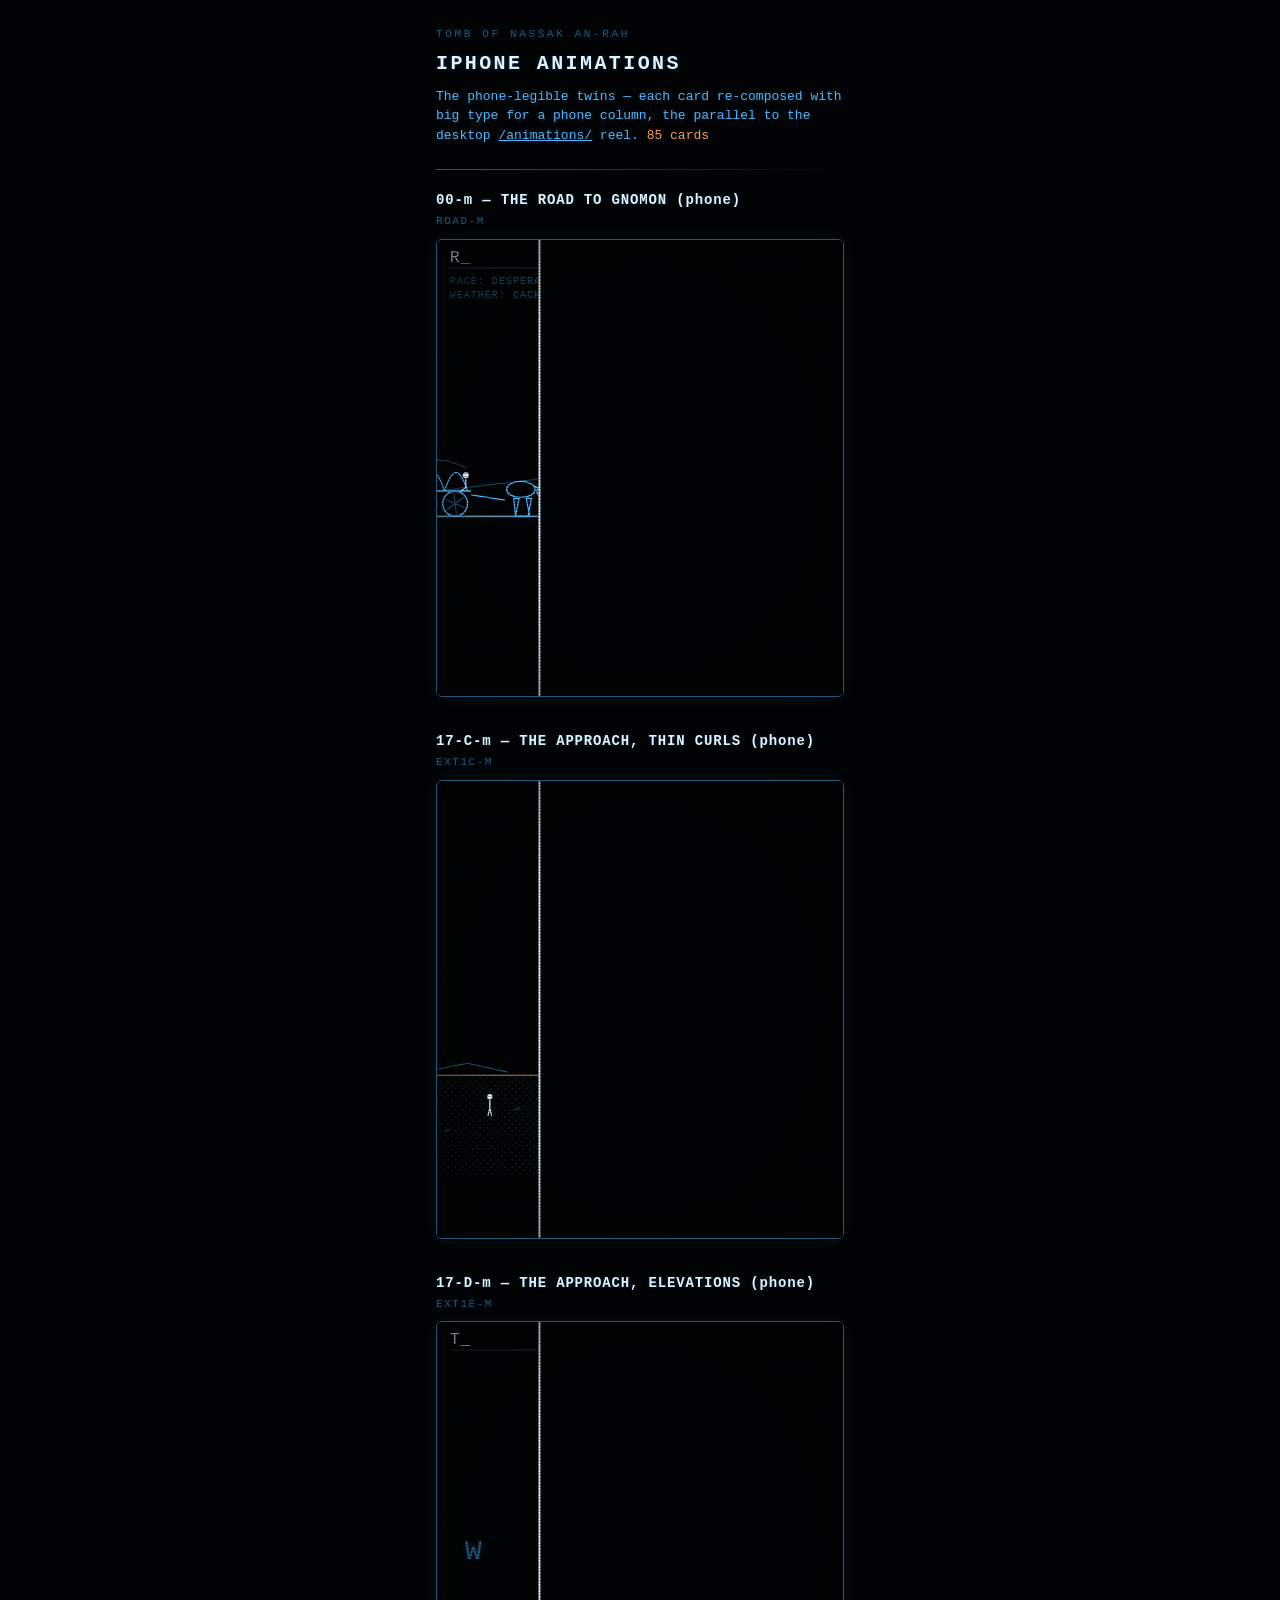
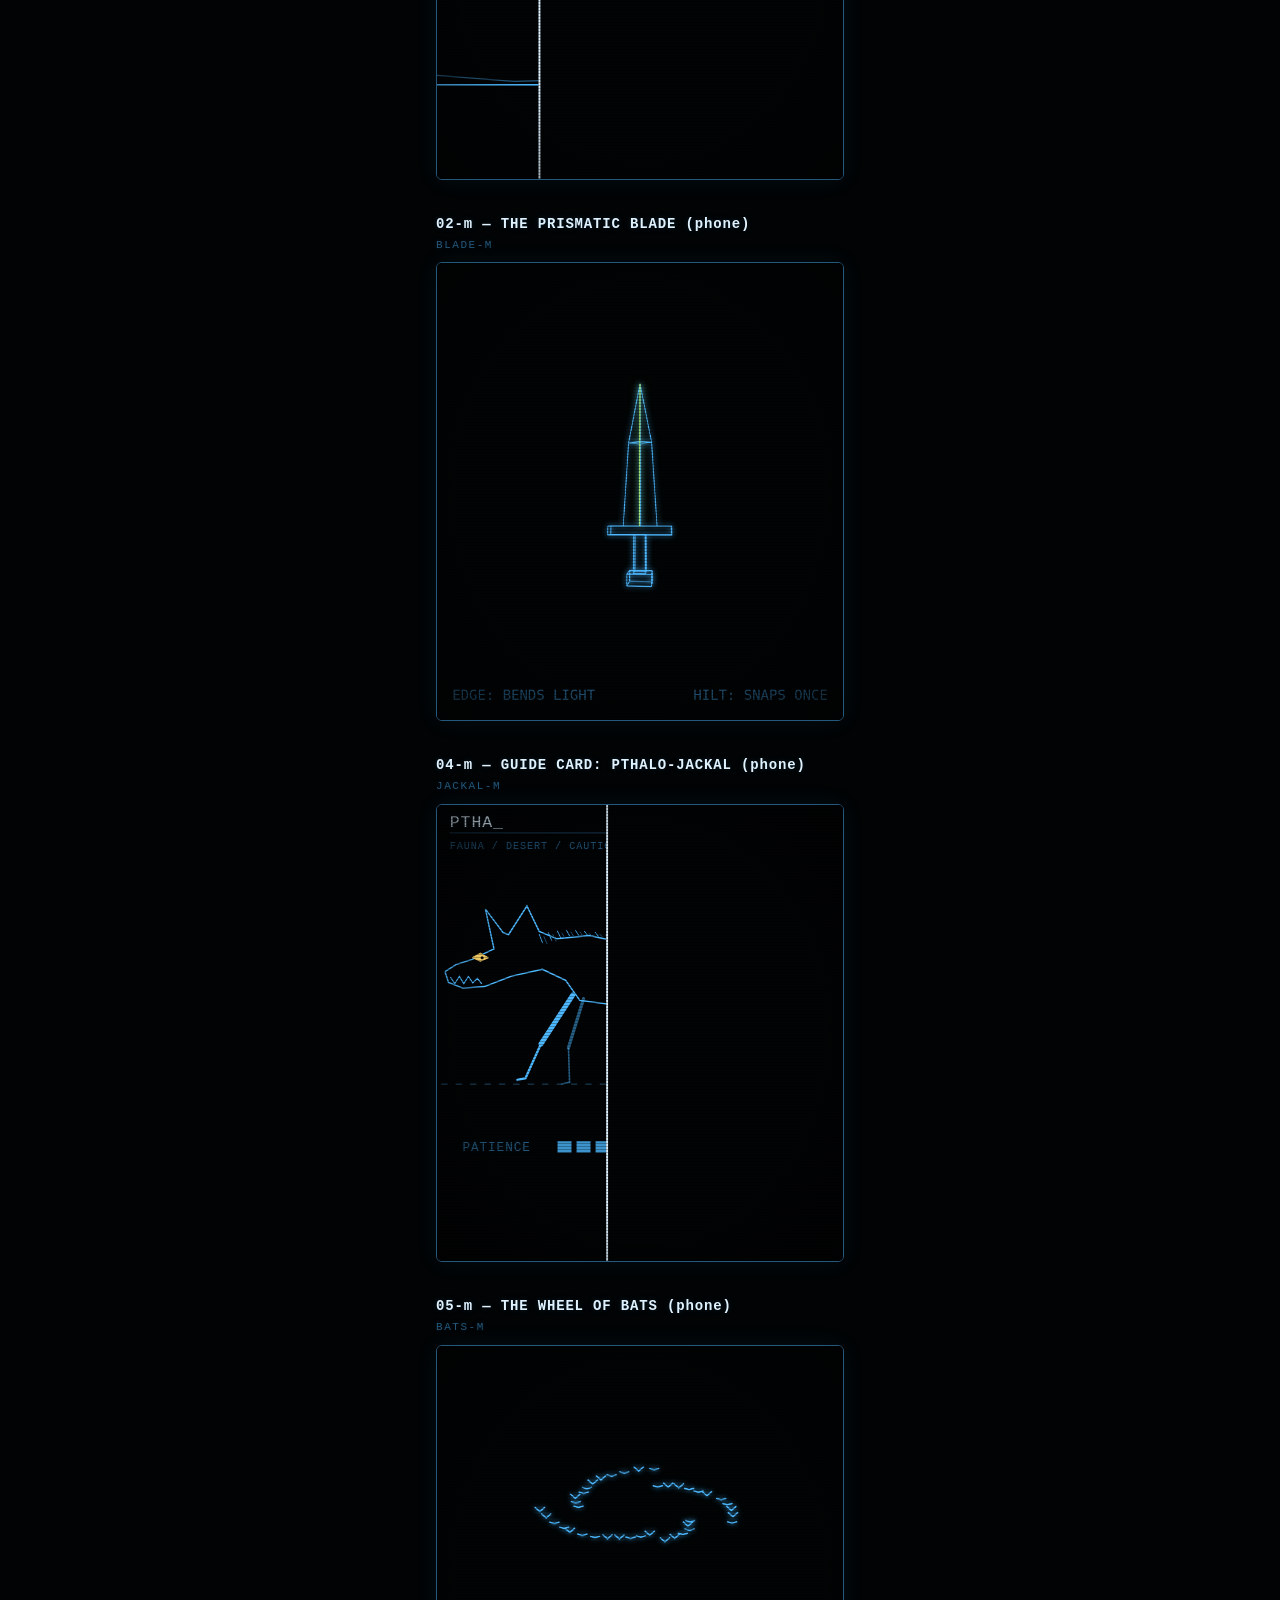
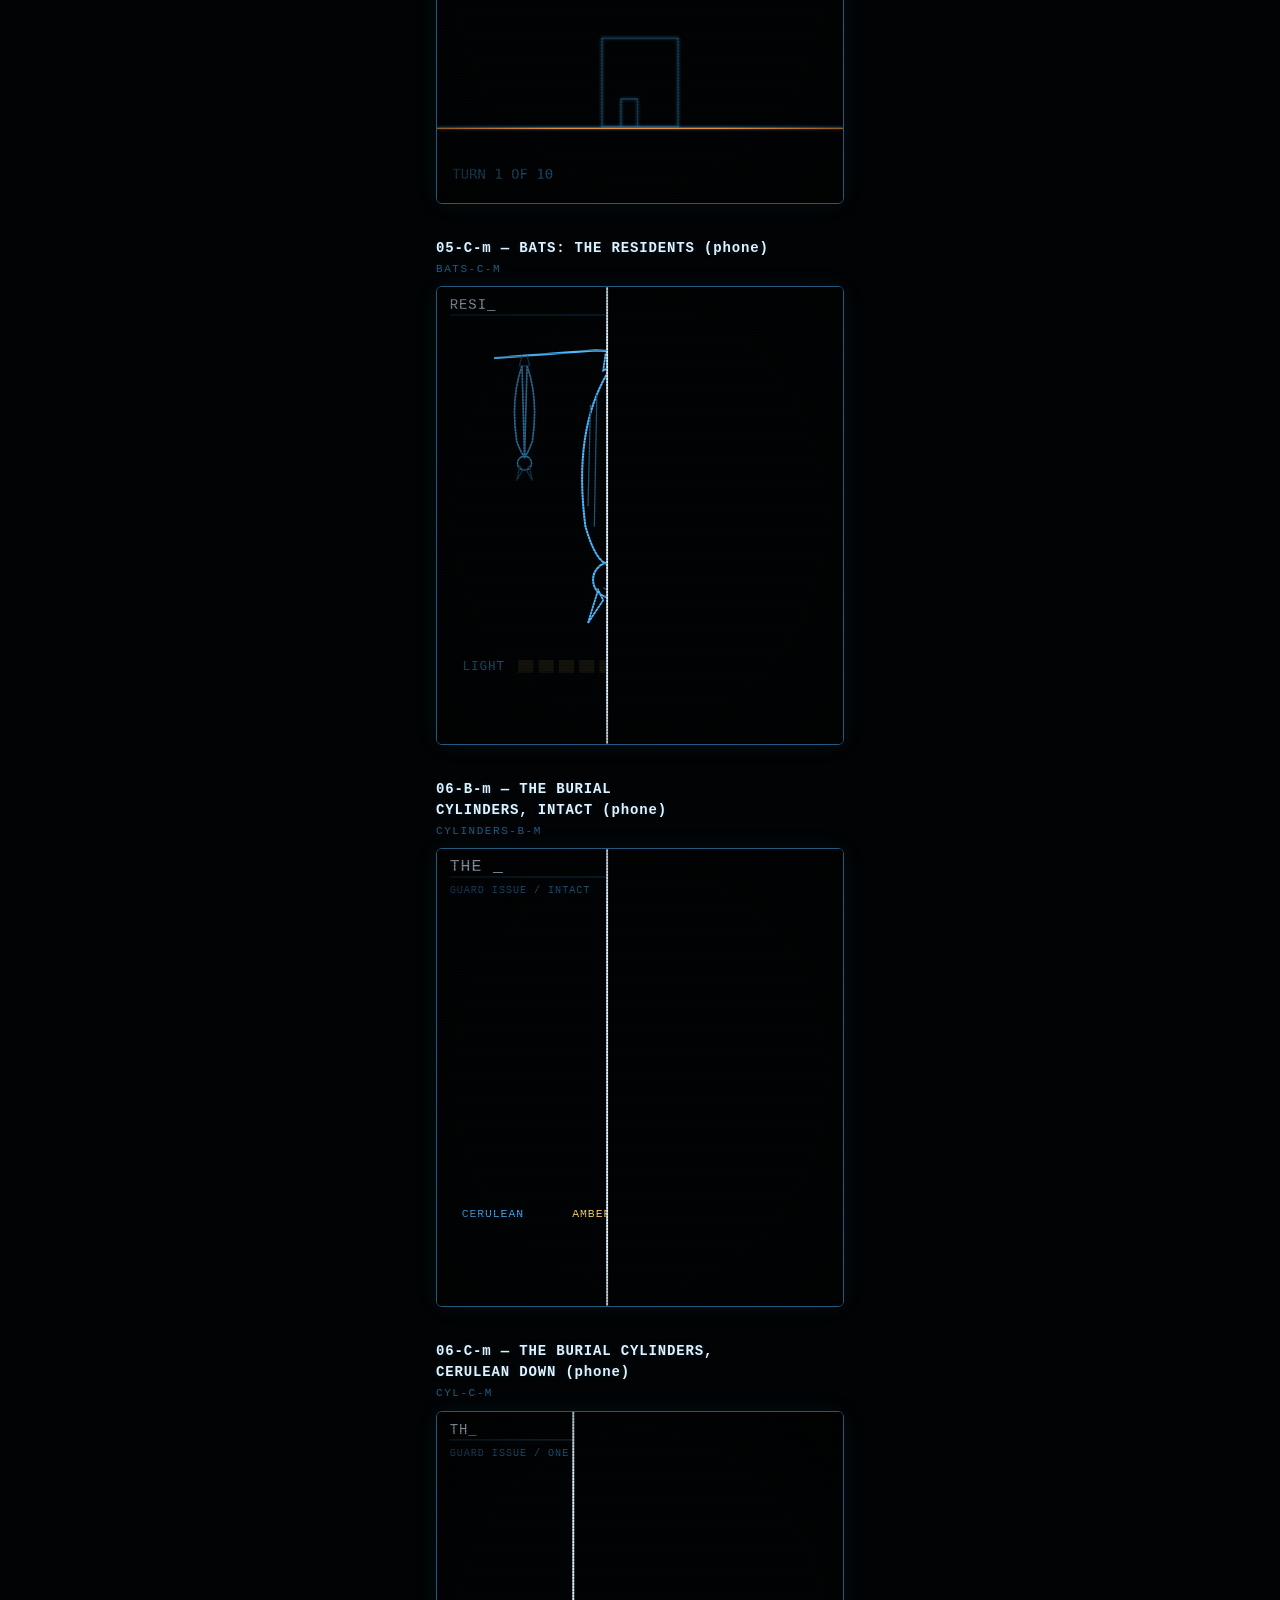
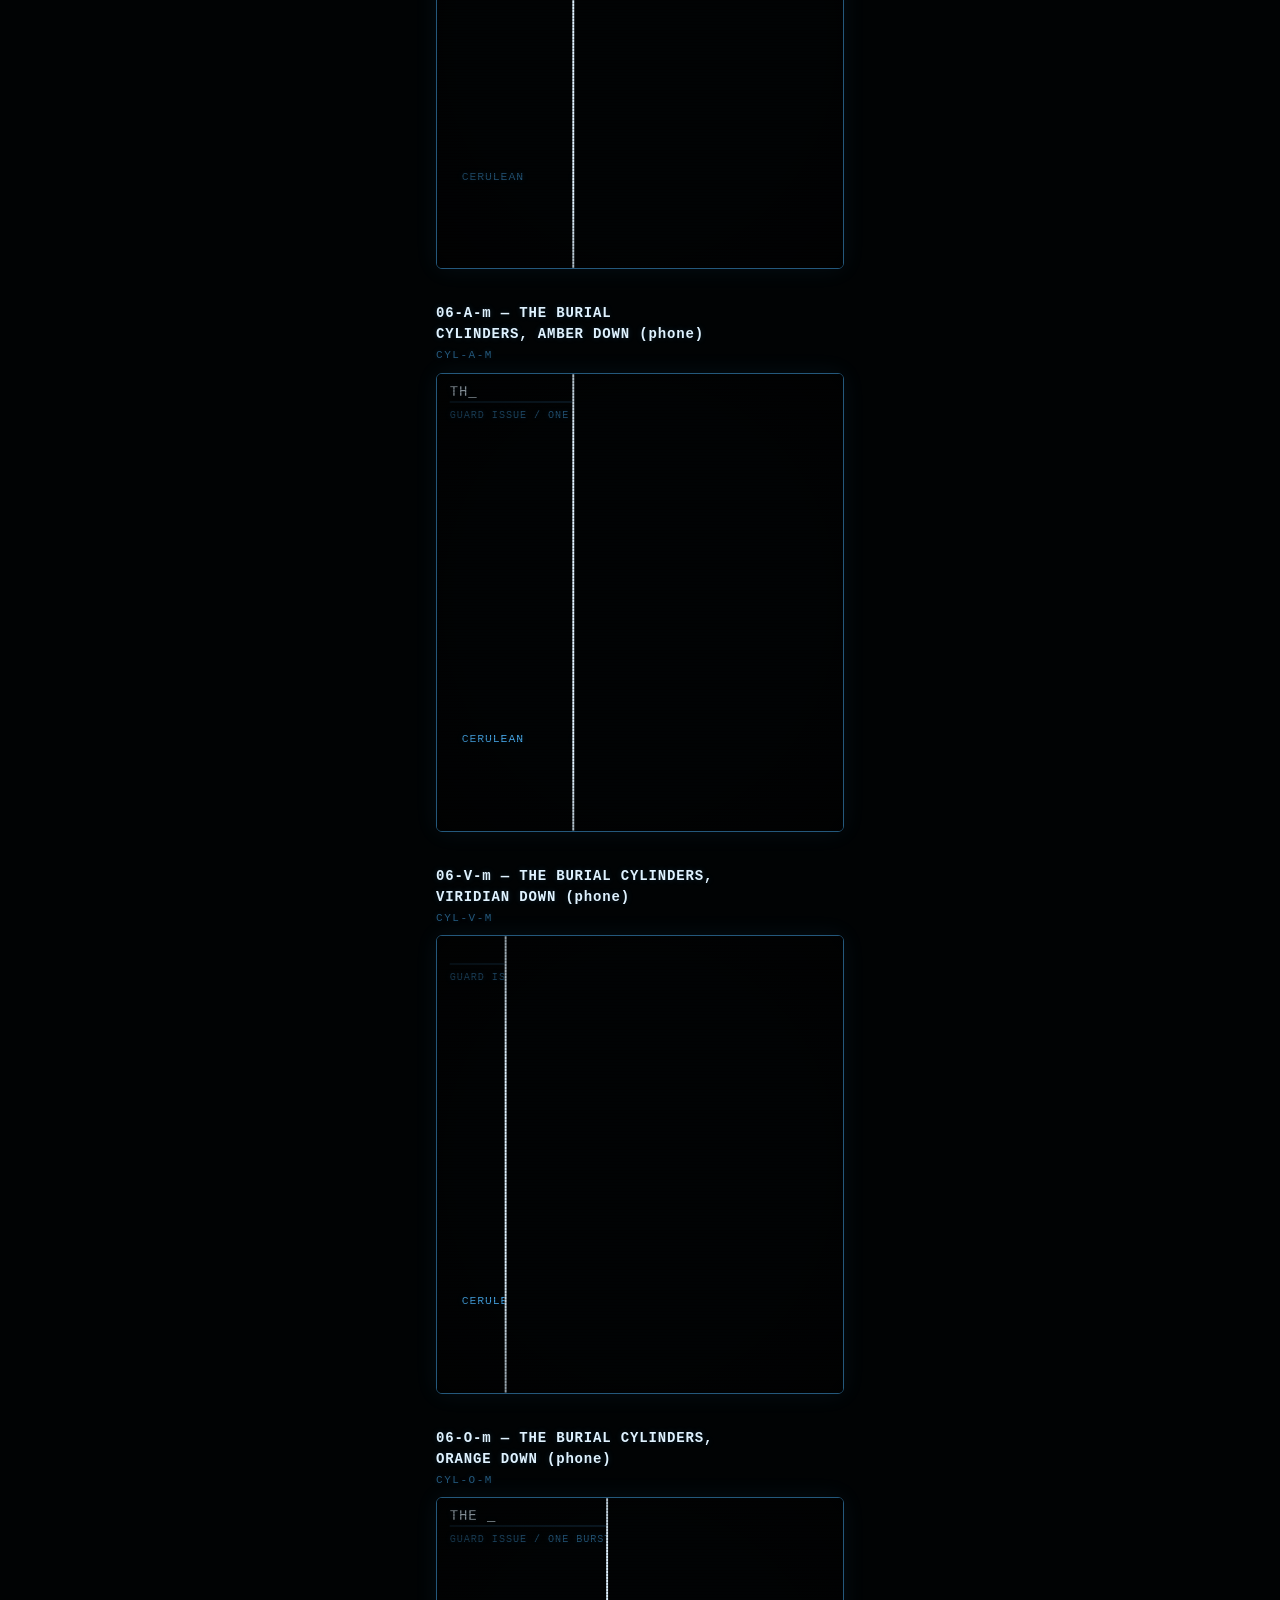
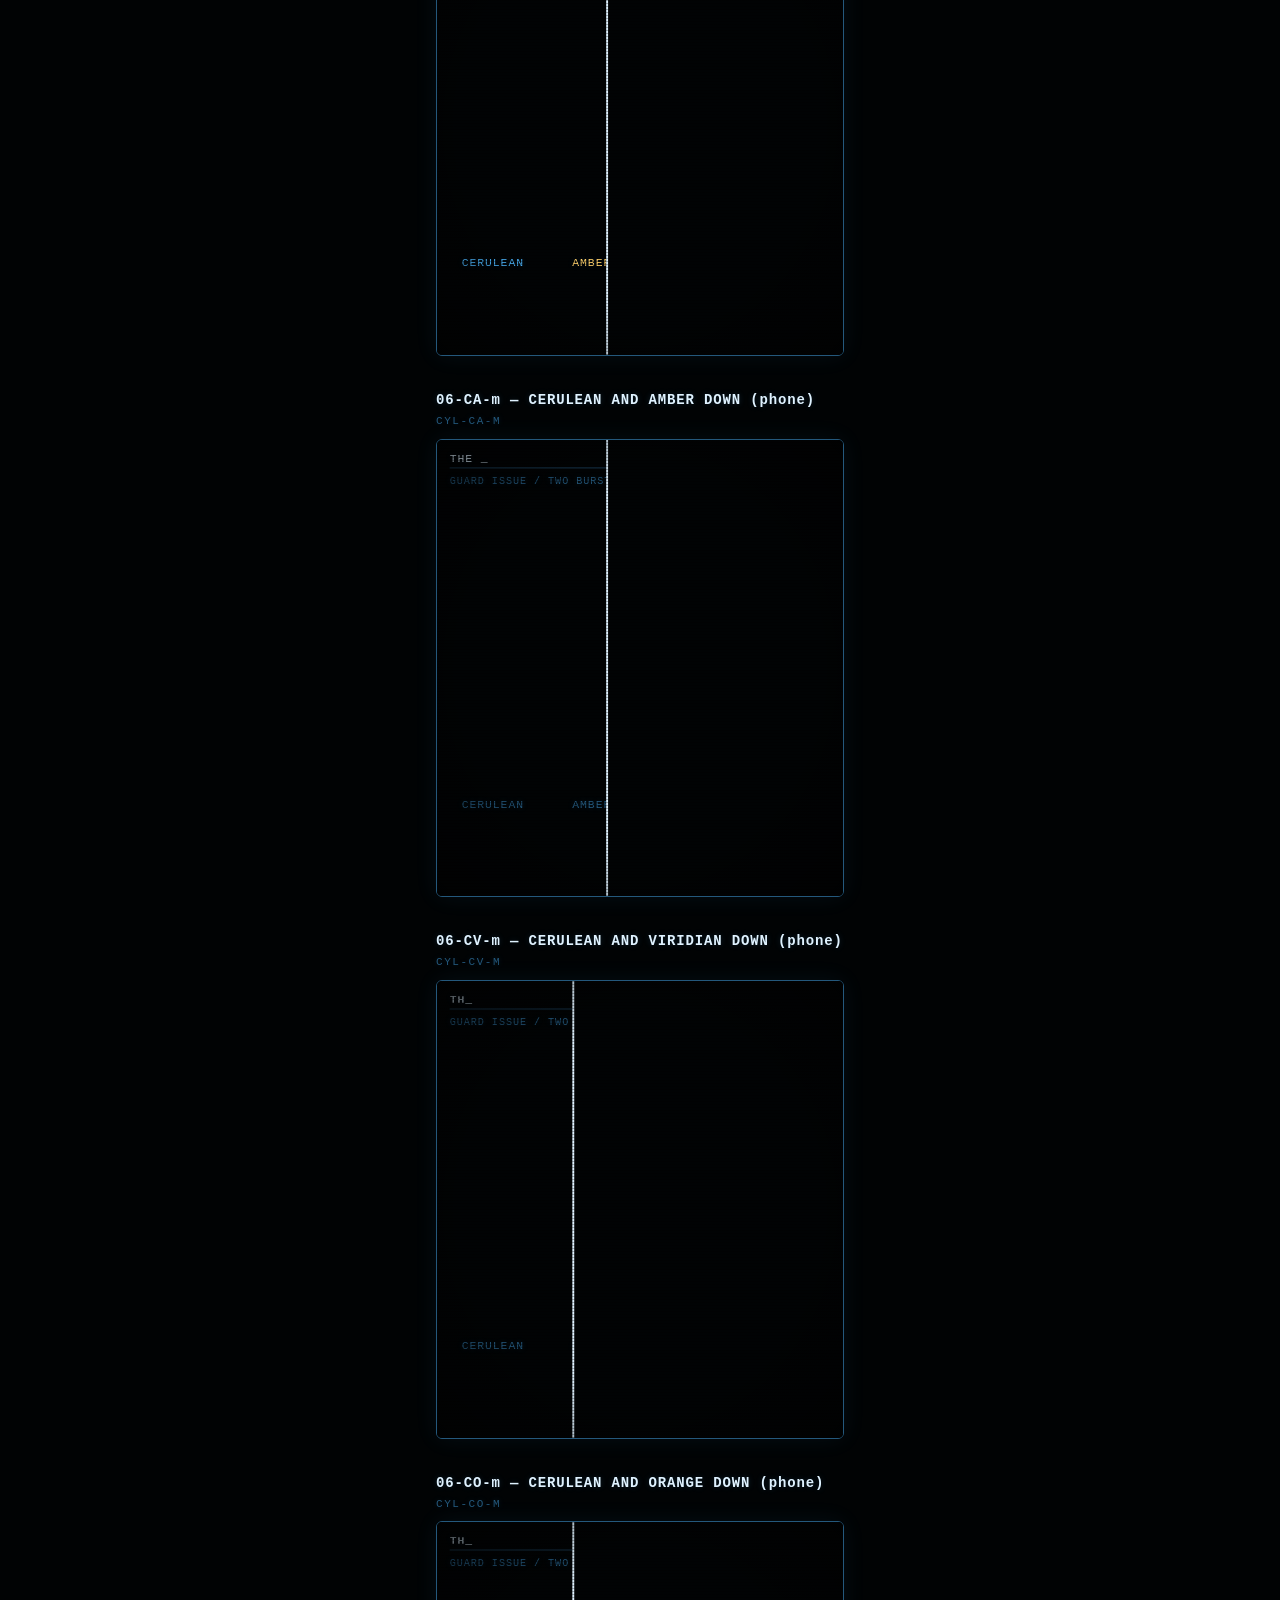
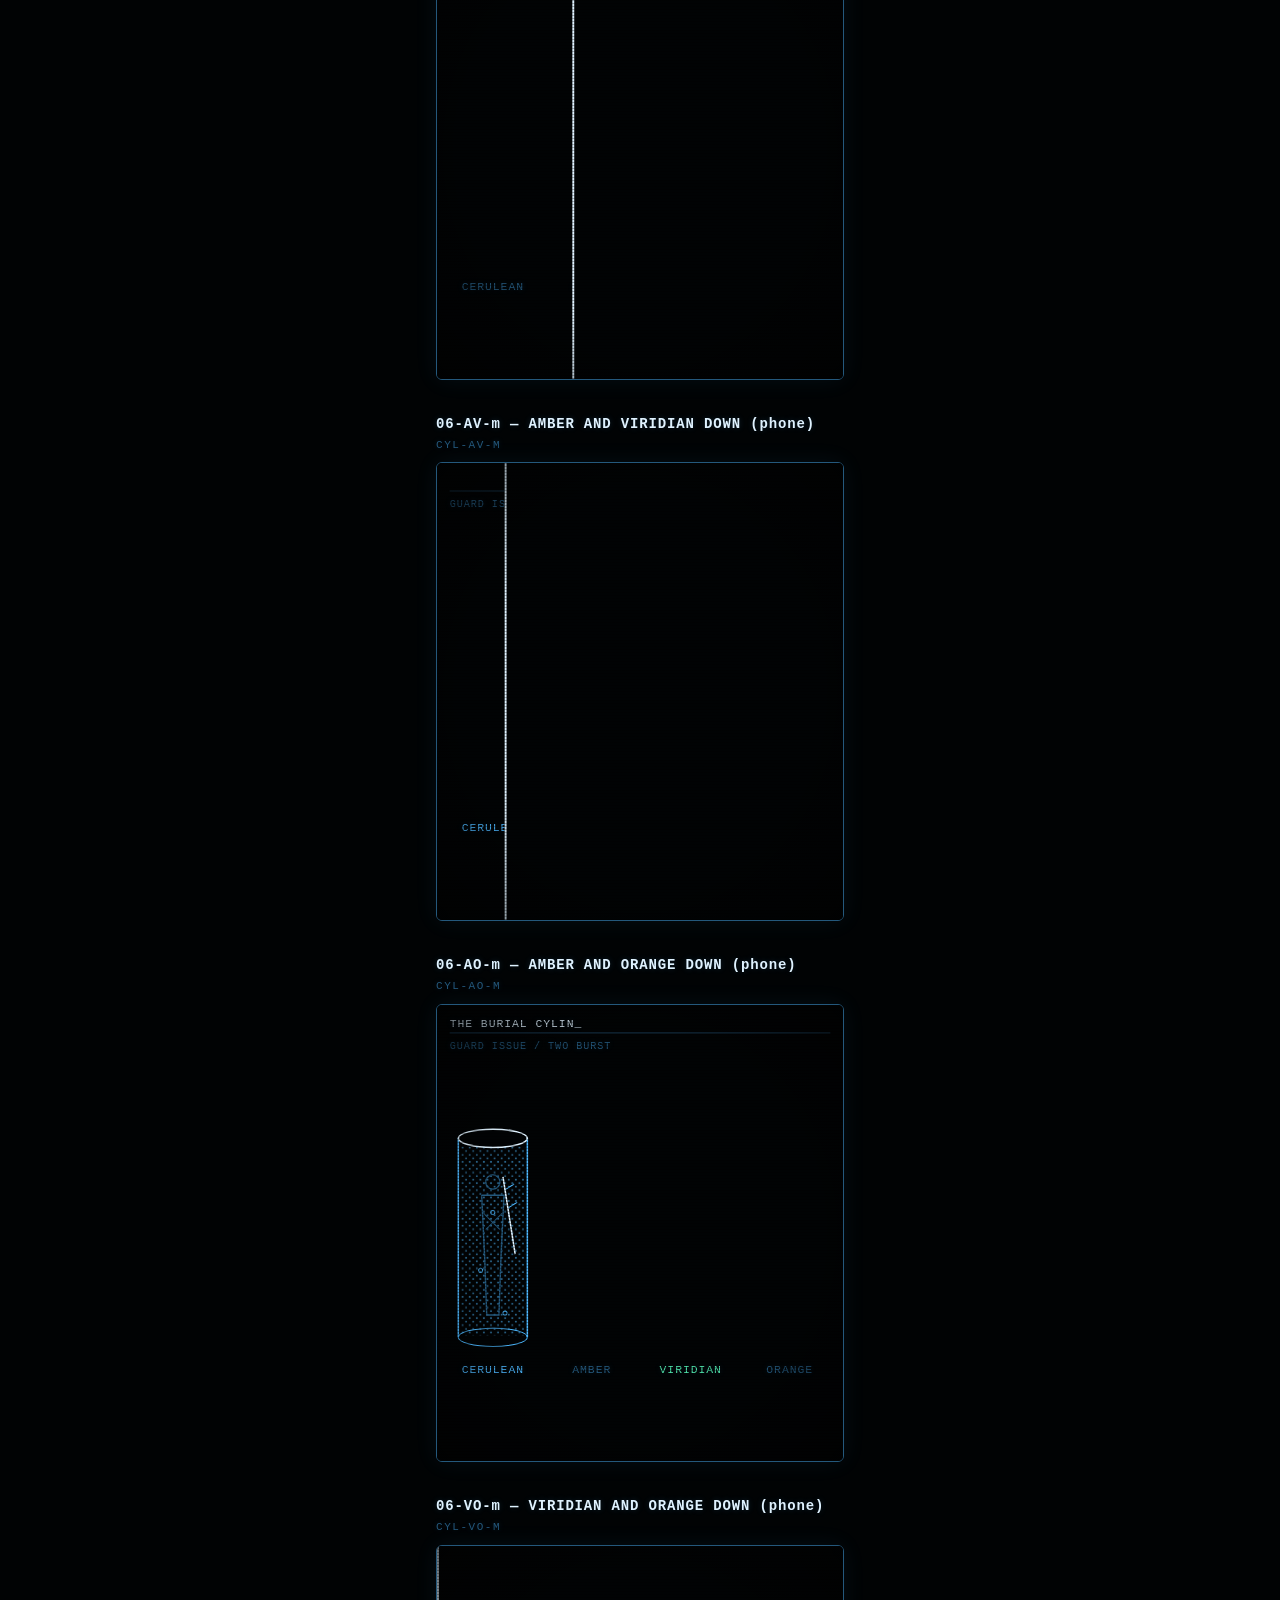
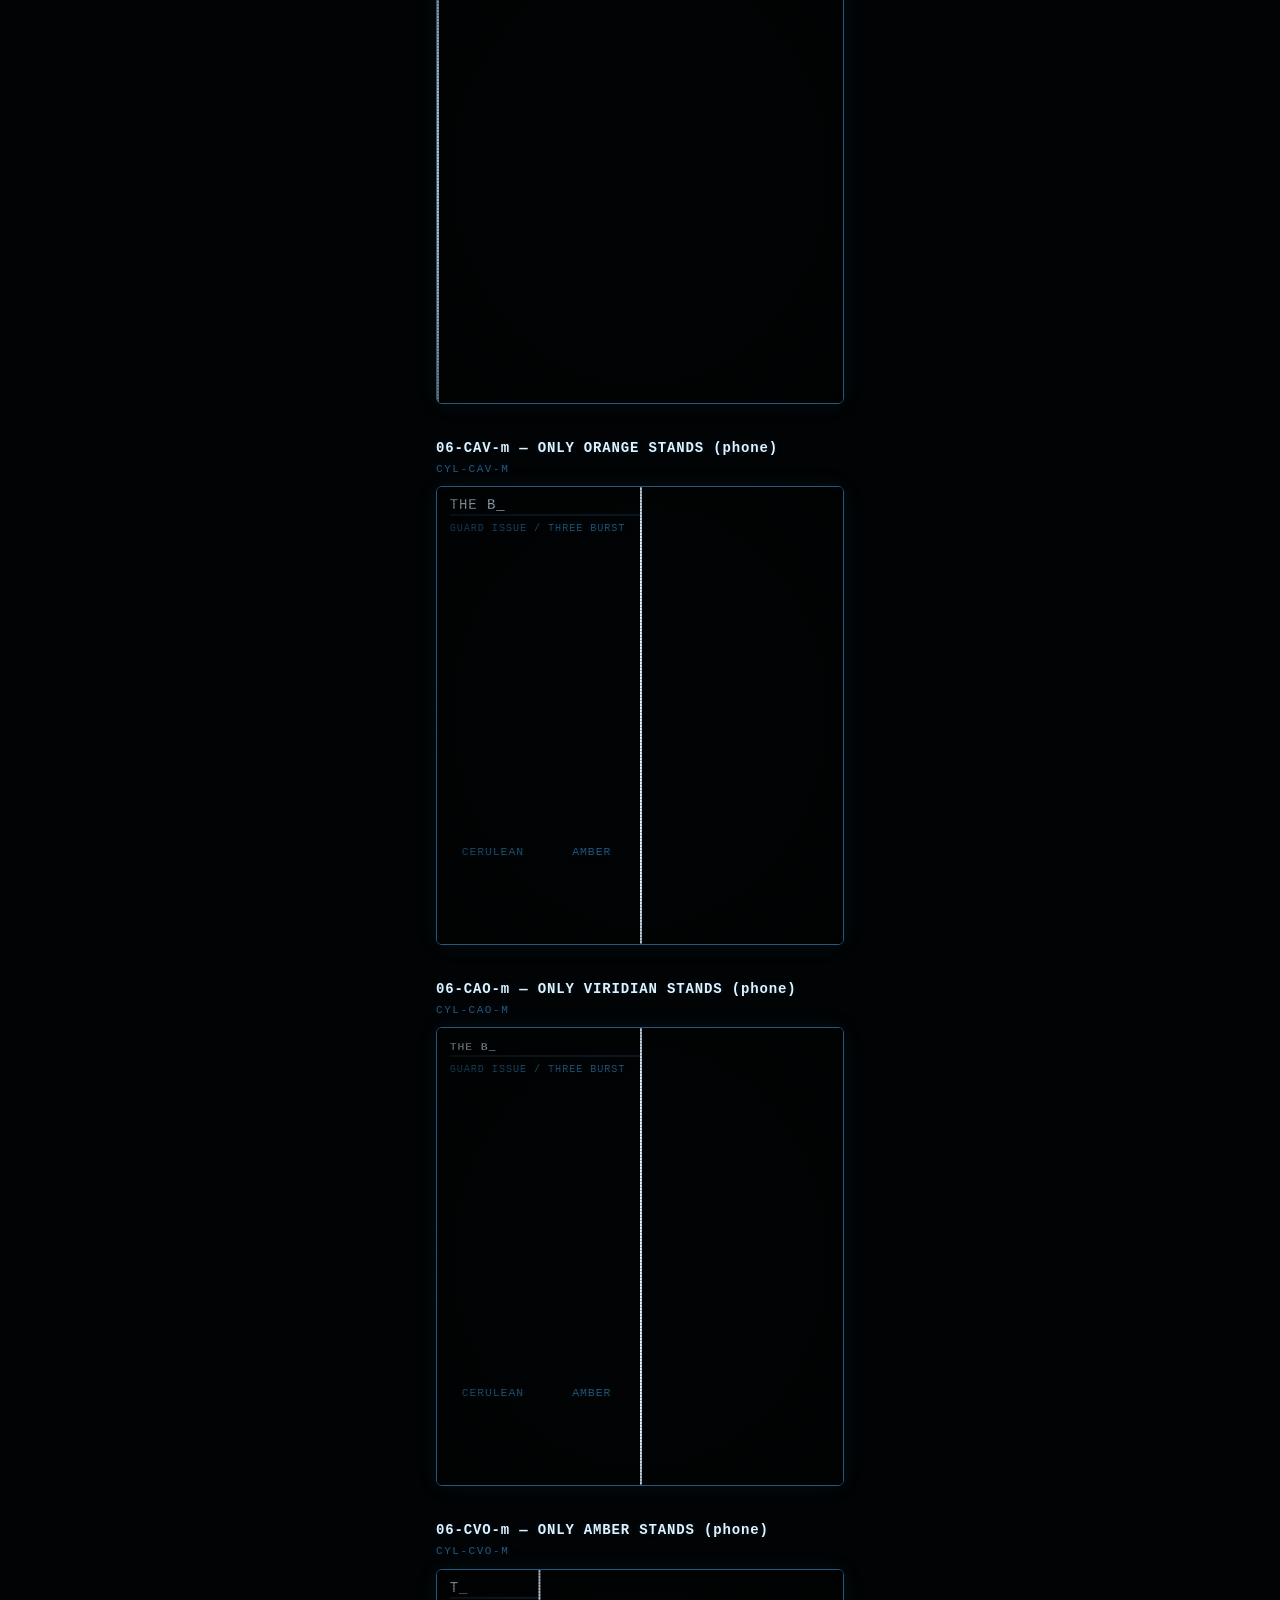
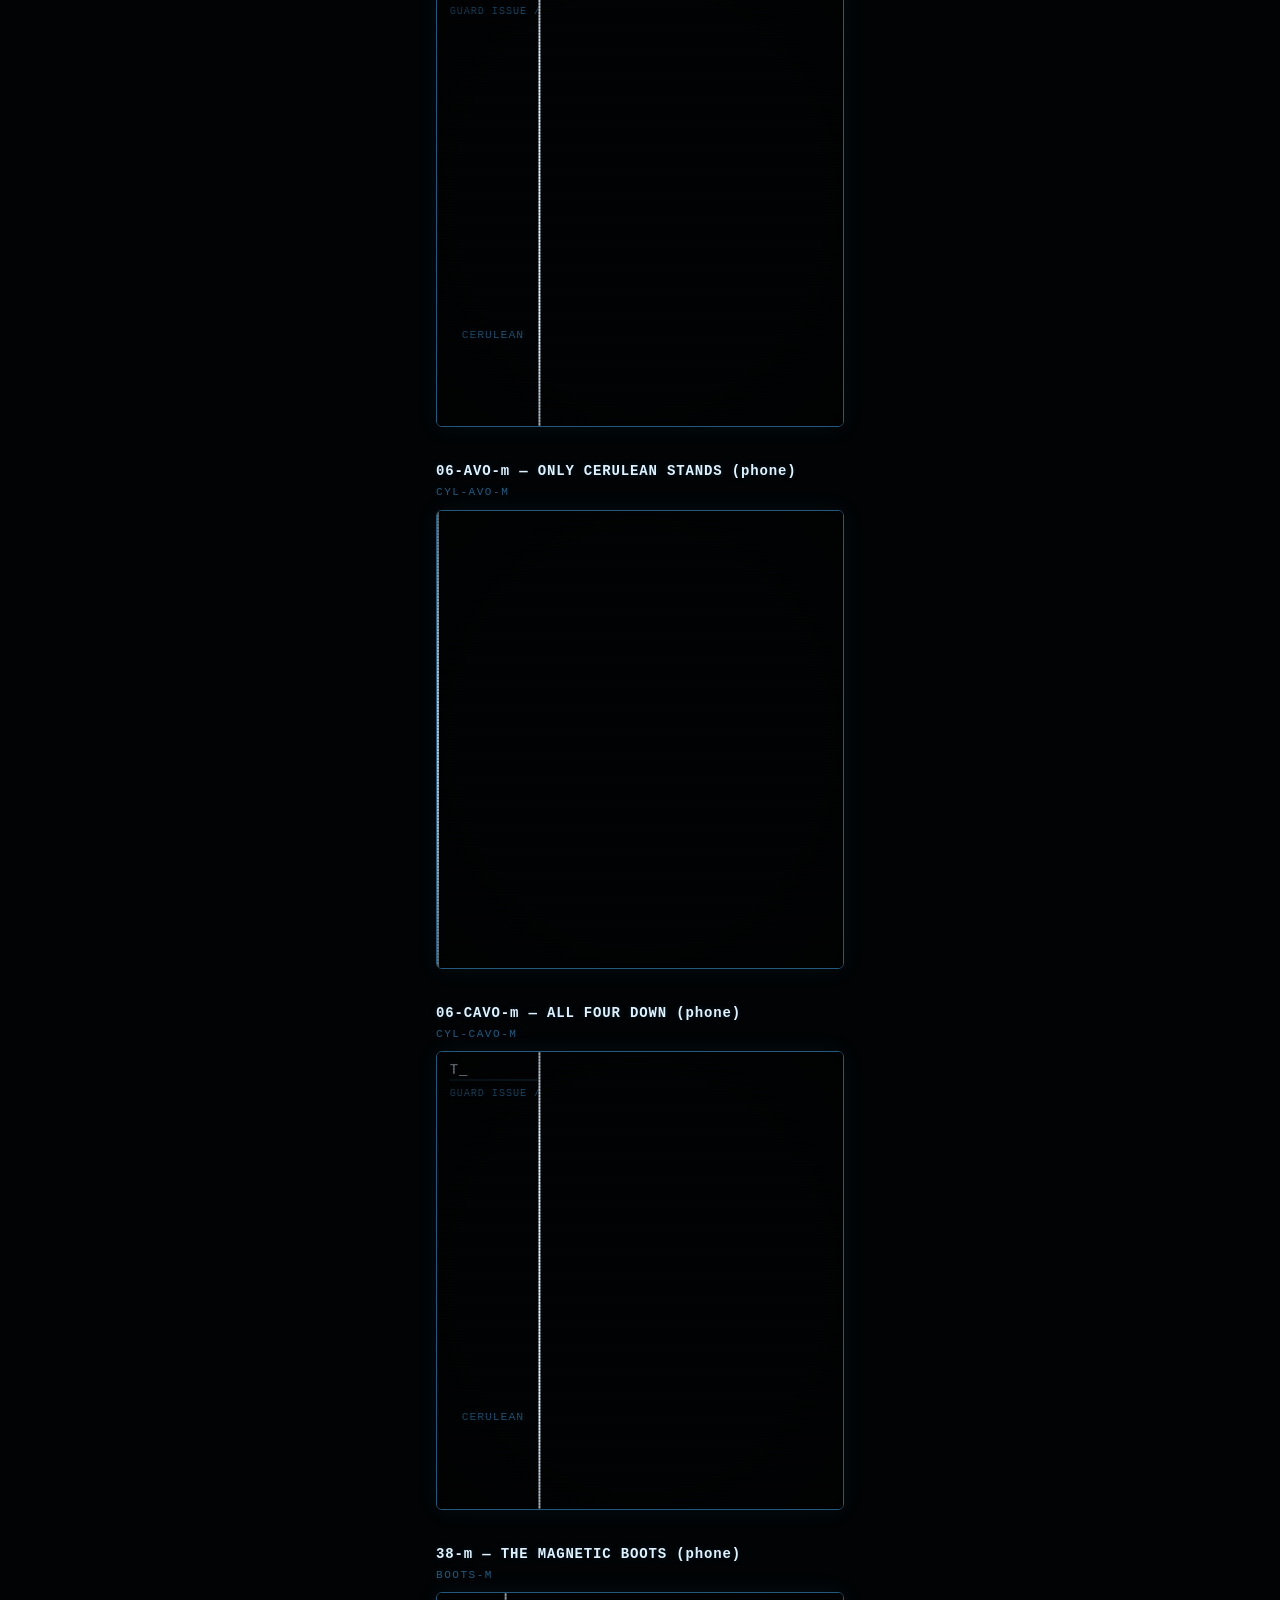
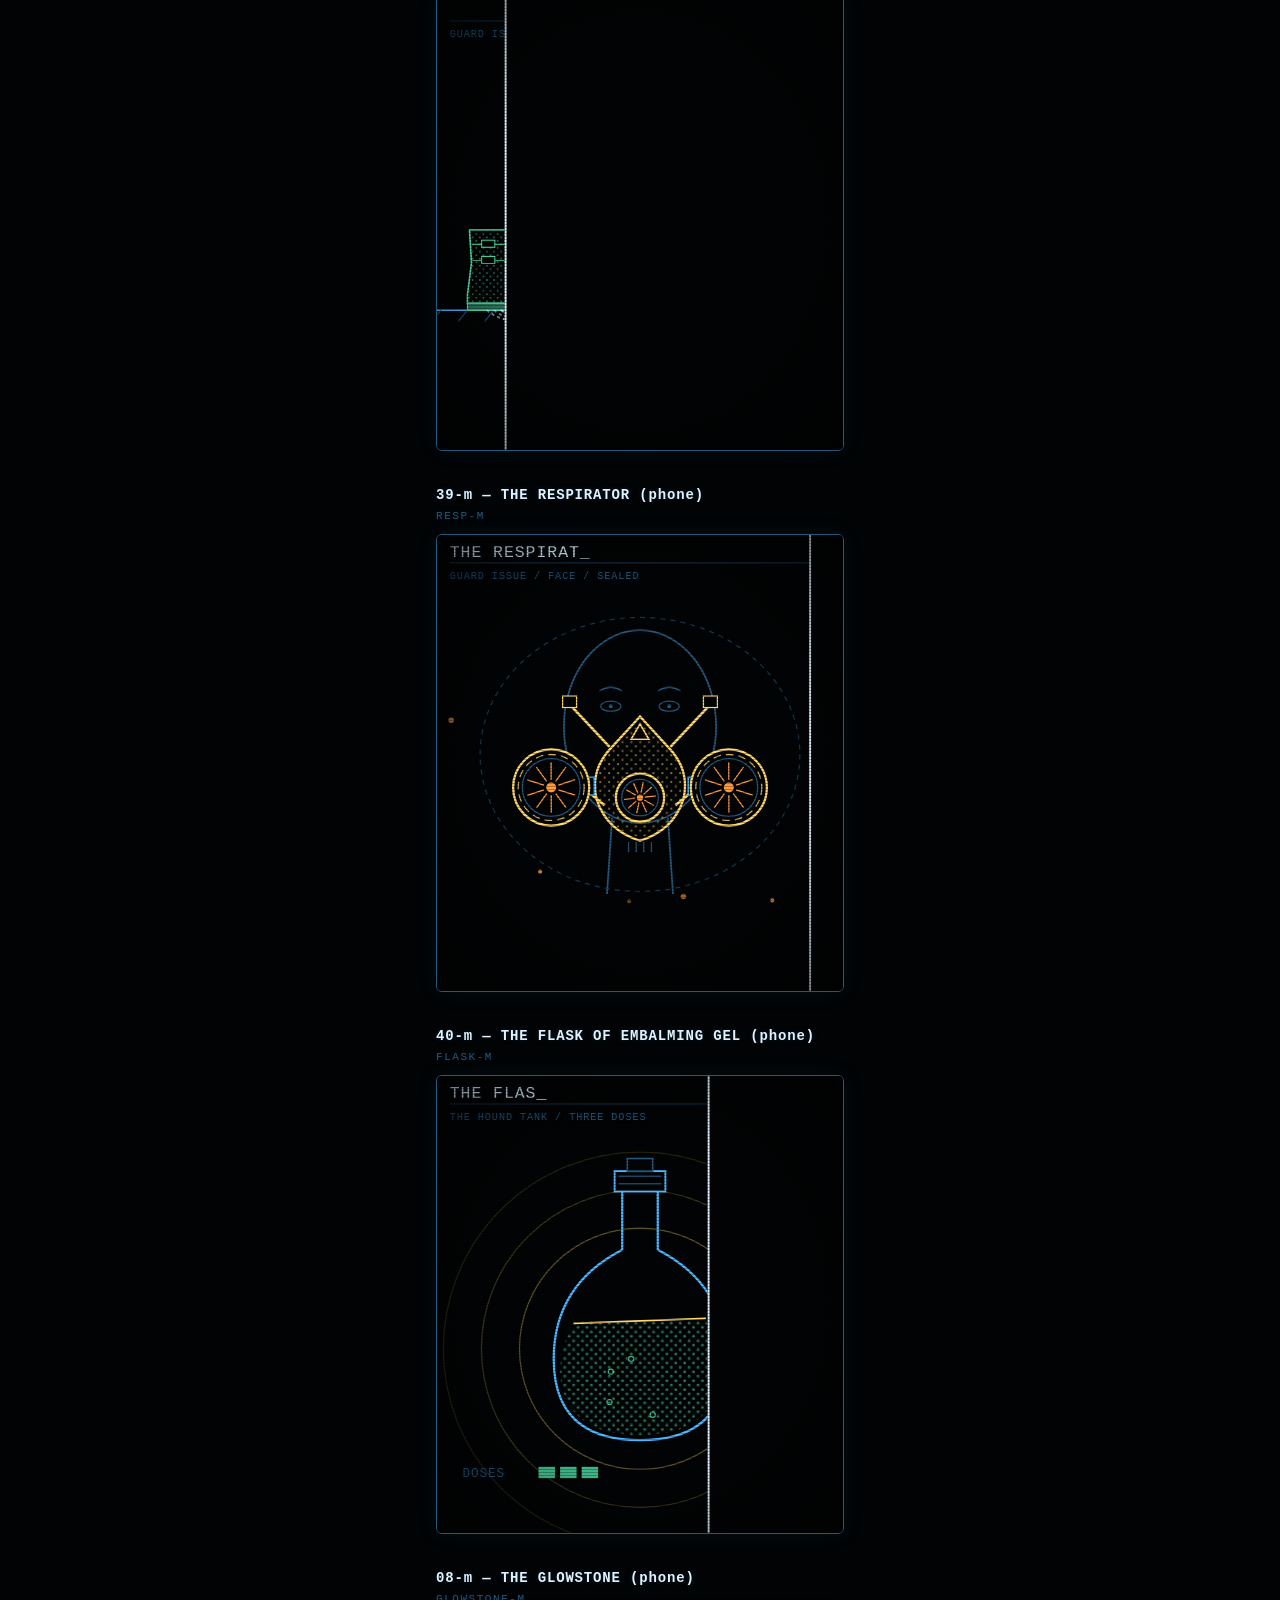
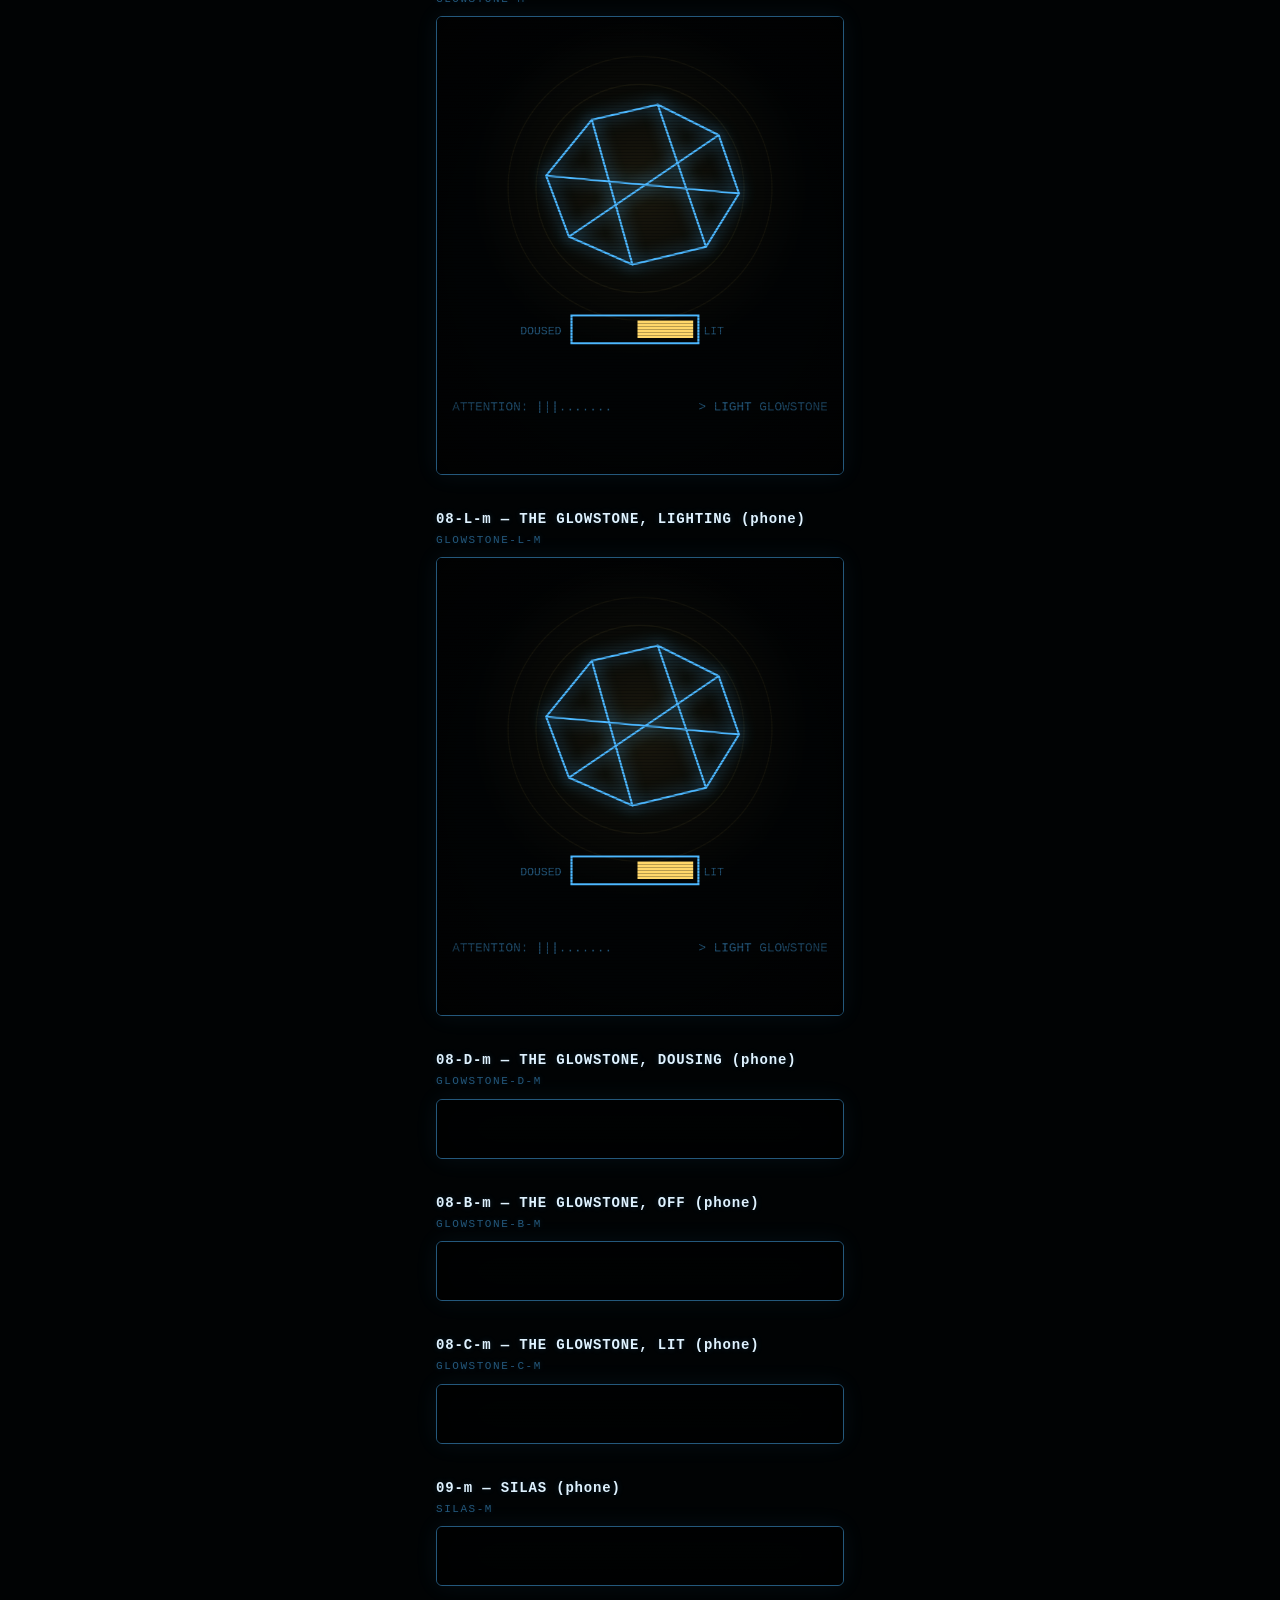
==== commit c0017bd3: "deploy: 5d17d77 Co-Authored-By: Claude Fable 5 <noreply@anthropic.com>" ====
--- a/animations-iphone/index.html
+++ b/animations-iphone/index.html
@@ -84,7 +84,7 @@
    and disconnected nodes drop off the clock automatically. */
 (() => {
   "use strict";
-  const META = {"autarch": ["svg", 640, 420], "autarch-c": ["svg", 640, 420], "autarch-c-m": ["svg", 640, 720], "autarch-e": ["svg", 640, 420], "autarch-e-m": ["svg", 640, 720], "autarch-m": ["svg", 640, 720], "bats": ["canvas", 640, 300], "bats-c": ["svg", 640, 360], "bats-c-m": ["svg", 640, 720], "bats-m": ["canvas", 640, 720], "blade": ["canvas", 640, 360], "blade-m": ["canvas", 640, 720], "boots": ["svg", 640, 360], "boots-m": ["svg", 640, 720], "canopic-c": ["svg", 640, 400], "centipede": ["svg", 640, 360], "centipede-m": ["svg", 640, 720], "chimney-f": ["svg", 640, 360], "chimney-f-m": ["svg", 640, 720], "chimney-g": ["svg", 640, 360], "chimney-g-m": ["svg", 640, 720], "chimney-h": ["svg", 640, 360], "chimney-h-m": ["svg", 640, 720], "core": ["svg", 640, 360], "core-m": ["svg", 640, 720], "critch": ["svg", 640, 360], "critch-m": ["svg", 640, 720], "cyl-a": ["svg", 640, 400], "cyl-a-m": ["svg", 640, 720], "cyl-ao": ["svg", 640, 400], "cyl-ao-m": ["svg", 640, 720], "cyl-av": ["svg", 640, 400], "cyl-av-m": ["svg", 640, 720], "cyl-avo": ["svg", 640, 400], "cyl-avo-m": ["svg", 640, 720], "cyl-c": ["svg", 640, 400], "cyl-c-m": ["svg", 640, 720], "cyl-ca": ["svg", 640, 400], "cyl-ca-m": ["svg", 640, 720], "cyl-cao": ["svg", 640, 400], "cyl-cao-m": ["svg", 640, 720], "cyl-cav": ["svg", 640, 400], "cyl-cav-m": ["svg", 640, 720], "cyl-cavo": ["svg", 640, 400], "cyl-cavo-m": ["svg", 640, 720], "cyl-co": ["svg", 640, 400], "cyl-co-m": ["svg", 640, 720], "cyl-cv": ["svg", 640, 400], "cyl-cv-m": ["svg", 640, 720], "cyl-cvo": ["svg", 640, 400], "cyl-cvo-m": ["svg", 640, 720], "cyl-o": ["svg", 640, 400], "cyl-o-m": ["svg", 640, 720], "cyl-v": ["svg", 640, 400], "cyl-v-m": ["svg", 640, 720], "cyl-vo": ["svg", 640, 400], "cyl-vo-m": ["svg", 640, 720], "cylinders": ["svg", 640, 400], "cylinders-b": ["svg", 640, 400], "cylinders-b-m": ["svg", 640, 720], "cylinders-m": ["svg", 640, 720], "dagger": ["svg", 640, 360], "dagger-m": ["svg", 640, 720], "epitaph": ["svg", 640, 400], "epitaph-m": ["svg", 640, 720], "ext1c": ["svg", 640, 400], "ext1c-m": ["svg", 640, 720], "ext1e": ["svg", 640, 400], "ext1e-m": ["svg", 640, 720], "flask": ["svg", 640, 360], "flask-m": ["svg", 640, 720], "flood": ["svg", 640, 360], "flood-m": ["svg", 640, 720], "fungus": ["svg", 640, 360], "fungus-m": ["svg", 640, 720], "glowstone": ["canvas", 640, 300], "glowstone-b": ["canvas", 640, 300], "glowstone-b-m": ["canvas", 640, 720], "glowstone-c": ["canvas", 640, 300], "glowstone-c-m": ["canvas", 640, 720], "glowstone-d": ["canvas", 640, 300], "glowstone-d-m": ["canvas", 640, 720], "glowstone-l": ["canvas", 640, 300], "glowstone-l-m": ["canvas", 640, 720], "glowstone-m": ["canvas", 640, 720], "guts-a": ["svg", 640, 360], "guts-a-m": ["svg", 640, 720], "guts-b": ["svg", 640, 360], "guts-b-m": ["svg", 640, 720], "guts-c": ["svg", 640, 360], "guts-c-m": ["svg", 640, 720], "guts-lash": ["svg", 640, 360], "guts-lash-m": ["svg", 640, 720], "hound": ["svg", 640, 360], "hound-m": ["svg", 640, 720], "jackal": ["svg", 640, 360], "jackal-m": ["svg", 640, 720], "jar-baboon": ["svg", 640, 300], "jar-falcon": ["svg", 640, 300], "jar-falcon-m": ["svg", 640, 720], "jar-human": ["svg", 640, 300], "jar-jackal": ["svg", 640, 300], "jar-jackal-m": ["svg", 640, 720], "jar-mantis": ["svg", 640, 300], "jar-mantis-m": ["svg", 640, 720], "manifest": ["svg", 640, 360], "manifest-m": ["svg", 640, 720], "mem-bath": ["svg", 640, 360], "mem-bath-m": ["svg", 640, 720], "mem-embalm": ["svg", 640, 360], "mem-embalm-m": ["svg", 640, 720], "mem-kestrel": ["svg", 640, 360], "mem-kestrel-m": ["svg", 640, 720], "mem-mother": ["svg", 640, 360], "mem-mother-m": ["svg", 640, 720], "mem-raising": ["svg", 640, 360], "mem-raising-m": ["svg", 640, 720], "mystic-b": ["svg", 640, 400], "mystic-b-m": ["svg", 640, 720], "mystic-c": ["svg", 640, 400], "mystic-c-m": ["svg", 640, 720], "mystic-f": ["svg", 640, 400], "mystic-f-m": ["svg", 640, 720], "resp": ["svg", 640, 360], "resp-m": ["svg", 640, 720], "road": ["svg", 640, 400], "road-m": ["svg", 640, 720], "seal": ["svg", 640, 400], "seal-b": ["svg", 640, 400], "seal-b-m": ["svg", 640, 720], "seal-m": ["svg", 640, 720], "shard": ["svg", 640, 360], "shard-m": ["svg", 640, 720], "silas": ["svg", 640, 400], "silas-m": ["svg", 640, 720], "spawn-a": ["svg", 640, 360], "spawn-a-m": ["svg", 640, 720], "spawn-b": ["svg", 640, 360], "spawn-b-m": ["svg", 640, 720], "spawn-c": ["svg", 640, 360], "spawn-c-m": ["svg", 640, 720], "sphere-b": ["svg", 640, 420], "sphere-b-m": ["svg", 640, 720], "sphere-d": ["svg", 640, 420], "sphere-d-m": ["svg", 640, 720], "sphere-e": ["svg", 640, 420], "sphere-e-m": ["svg", 640, 720], "sphere-f": ["svg", 640, 420], "sphere-f-m": ["svg", 640, 720], "tank": ["svg", 640, 360], "tank-f": ["svg", 640, 360], "tank-f-m": ["svg", 640, 720], "tank-m": ["svg", 640, 720], "tesseract": ["canvas", 640, 360], "tesseract-m": ["canvas", 640, 720], "tesseract-u": ["canvas", 640, 360], "tesseract-u-m": ["canvas", 640, 720], "ulfire": ["svg", 640, 360], "ulfire-m": ["svg", 640, 720], "ulfire-u": ["svg", 640, 360], "ulfire-u-m": ["svg", 640, 720], "wagon": ["svg", 640, 360], "youth-a": ["svg", 640, 360], "youth-a-m": ["svg", 640, 720], "youth-b": ["svg", 640, 360], "youth-b-f": ["svg", 640, 360], "youth-b-f-m": ["svg", 640, 720], "youth-b-m": ["svg", 640, 720], "youth-c": ["svg", 640, 360], "youth-c-m": ["svg", 640, 720], "youth-d": ["svg", 640, 360], "youth-d-m": ["svg", 640, 720], "zoxen": ["svg", 640, 360], "zoxen-b": ["svg", 640, 360], "zoxen-b-m": ["svg", 640, 720], "zoxen-m": ["svg", 640, 720]};
+  const META = {"autarch": ["svg", 640, 420], "autarch-c": ["svg", 640, 420], "autarch-c-m": ["svg", 640, 720], "autarch-e": ["svg", 640, 420], "autarch-e-m": ["svg", 640, 720], "autarch-m": ["svg", 640, 720], "bats": ["canvas", 640, 300], "bats-c": ["svg", 640, 360], "bats-c-m": ["svg", 640, 720], "bats-m": ["canvas", 640, 720], "blade": ["canvas", 640, 360], "blade-m": ["canvas", 640, 720], "boots": ["svg", 640, 360], "boots-m": ["svg", 640, 720], "canopic-c": ["svg", 640, 400], "centipede": ["svg", 640, 360], "centipede-m": ["svg", 640, 720], "chimney-f": ["svg", 640, 360], "chimney-f-m": ["svg", 640, 720], "chimney-g": ["svg", 640, 360], "chimney-g-m": ["svg", 640, 720], "chimney-h": ["svg", 640, 360], "chimney-h-m": ["svg", 640, 720], "core": ["svg", 640, 360], "core-m": ["svg", 640, 720], "critch": ["svg", 640, 360], "critch-m": ["svg", 640, 720], "cyl-a": ["svg", 640, 400], "cyl-a-m": ["svg", 640, 720], "cyl-ao": ["svg", 640, 400], "cyl-ao-m": ["svg", 640, 720], "cyl-av": ["svg", 640, 400], "cyl-av-m": ["svg", 640, 720], "cyl-avo": ["svg", 640, 400], "cyl-avo-m": ["svg", 640, 720], "cyl-c": ["svg", 640, 400], "cyl-c-m": ["svg", 640, 720], "cyl-ca": ["svg", 640, 400], "cyl-ca-m": ["svg", 640, 720], "cyl-cao": ["svg", 640, 400], "cyl-cao-m": ["svg", 640, 720], "cyl-cav": ["svg", 640, 400], "cyl-cav-m": ["svg", 640, 720], "cyl-cavo": ["svg", 640, 400], "cyl-cavo-m": ["svg", 640, 720], "cyl-co": ["svg", 640, 400], "cyl-co-m": ["svg", 640, 720], "cyl-cv": ["svg", 640, 400], "cyl-cv-m": ["svg", 640, 720], "cyl-cvo": ["svg", 640, 400], "cyl-cvo-m": ["svg", 640, 720], "cyl-o": ["svg", 640, 400], "cyl-o-m": ["svg", 640, 720], "cyl-v": ["svg", 640, 400], "cyl-v-m": ["svg", 640, 720], "cyl-vo": ["svg", 640, 400], "cyl-vo-m": ["svg", 640, 720], "cylinders-b": ["svg", 640, 400], "cylinders-b-m": ["svg", 640, 720], "dagger": ["svg", 640, 360], "dagger-m": ["svg", 640, 720], "epitaph": ["svg", 640, 400], "epitaph-m": ["svg", 640, 720], "ext1c": ["svg", 640, 400], "ext1c-m": ["svg", 640, 720], "ext1e": ["svg", 640, 400], "ext1e-m": ["svg", 640, 720], "flask": ["svg", 640, 360], "flask-m": ["svg", 640, 720], "flood": ["svg", 640, 360], "flood-m": ["svg", 640, 720], "fungus": ["svg", 640, 360], "fungus-m": ["svg", 640, 720], "glowstone": ["canvas", 640, 300], "glowstone-b": ["canvas", 640, 300], "glowstone-b-m": ["canvas", 640, 720], "glowstone-c": ["canvas", 640, 300], "glowstone-c-m": ["canvas", 640, 720], "glowstone-d": ["canvas", 640, 300], "glowstone-d-m": ["canvas", 640, 720], "glowstone-l": ["canvas", 640, 300], "glowstone-l-m": ["canvas", 640, 720], "glowstone-m": ["canvas", 640, 720], "guts-a": ["svg", 640, 360], "guts-a-m": ["svg", 640, 720], "guts-b": ["svg", 640, 360], "guts-b-m": ["svg", 640, 720], "guts-c": ["svg", 640, 360], "guts-c-m": ["svg", 640, 720], "guts-lash": ["svg", 640, 360], "guts-lash-m": ["svg", 640, 720], "hound": ["svg", 640, 360], "hound-m": ["svg", 640, 720], "jackal": ["svg", 640, 360], "jackal-m": ["svg", 640, 720], "jar-baboon": ["svg", 640, 300], "jar-falcon": ["svg", 640, 300], "jar-falcon-m": ["svg", 640, 720], "jar-human": ["svg", 640, 300], "jar-jackal": ["svg", 640, 300], "jar-jackal-m": ["svg", 640, 720], "jar-mantis": ["svg", 640, 300], "jar-mantis-m": ["svg", 640, 720], "manifest": ["svg", 640, 360], "manifest-m": ["svg", 640, 720], "mem-bath": ["svg", 640, 360], "mem-bath-m": ["svg", 640, 720], "mem-embalm": ["svg", 640, 360], "mem-embalm-m": ["svg", 640, 720], "mem-kestrel": ["svg", 640, 360], "mem-kestrel-m": ["svg", 640, 720], "mem-mother": ["svg", 640, 360], "mem-mother-m": ["svg", 640, 720], "mem-raising": ["svg", 640, 360], "mem-raising-m": ["svg", 640, 720], "mystic-b": ["svg", 640, 400], "mystic-b-m": ["svg", 640, 720], "mystic-c": ["svg", 640, 400], "mystic-c-m": ["svg", 640, 720], "mystic-f": ["svg", 640, 400], "mystic-f-m": ["svg", 640, 720], "resp": ["svg", 640, 360], "resp-m": ["svg", 640, 720], "road": ["svg", 640, 400], "road-m": ["svg", 640, 720], "seal": ["svg", 640, 400], "seal-b": ["svg", 640, 400], "seal-b-m": ["svg", 640, 720], "seal-m": ["svg", 640, 720], "shard": ["svg", 640, 360], "shard-m": ["svg", 640, 720], "silas": ["svg", 640, 400], "silas-m": ["svg", 640, 720], "spawn-a": ["svg", 640, 360], "spawn-a-m": ["svg", 640, 720], "spawn-b": ["svg", 640, 360], "spawn-b-m": ["svg", 640, 720], "spawn-c": ["svg", 640, 360], "spawn-c-m": ["svg", 640, 720], "sphere-b": ["svg", 640, 420], "sphere-b-m": ["svg", 640, 720], "sphere-d": ["svg", 640, 420], "sphere-d-m": ["svg", 640, 720], "sphere-e": ["svg", 640, 420], "sphere-e-m": ["svg", 640, 720], "sphere-f": ["svg", 640, 420], "sphere-f-m": ["svg", 640, 720], "tank": ["svg", 640, 360], "tank-f": ["svg", 640, 360], "tank-f-m": ["svg", 640, 720], "tank-m": ["svg", 640, 720], "tesseract": ["canvas", 640, 360], "tesseract-m": ["canvas", 640, 720], "tesseract-u": ["canvas", 640, 360], "tesseract-u-m": ["canvas", 640, 720], "ulfire": ["svg", 640, 360], "ulfire-m": ["svg", 640, 720], "ulfire-u": ["svg", 640, 360], "ulfire-u-m": ["svg", 640, 720], "wagon": ["svg", 640, 360], "youth-a": ["svg", 640, 360], "youth-a-m": ["svg", 640, 720], "youth-b": ["svg", 640, 360], "youth-b-f": ["svg", 640, 360], "youth-b-f-m": ["svg", 640, 720], "youth-b-m": ["svg", 640, 720], "youth-c": ["svg", 640, 360], "youth-c-m": ["svg", 640, 720], "youth-d": ["svg", 640, 360], "youth-d-m": ["svg", 640, 720], "zoxen": ["svg", 640, 360], "zoxen-b": ["svg", 640, 360], "zoxen-b-m": ["svg", 640, 720], "zoxen-m": ["svg", 640, 720]};
   const FIG = {
     _defs: {}, _uid: 0, _ticks: [], _timer: null, _target: null,
     MAX_LIVE: 3,
@@ -911,28 +911,12 @@
     });
   });
 
-  /* ---------------- 06: the burial cylinders (factory fallback) ----------------
-     Re-stamped from cylCard (CCB): canon station order and contents, shown
-     mid-scavenge -- cerulean and amber down, boots and igniter still kept. */
-  FIG._define("cylinders", "svg", function (svg) {
-    cylCard(svg, "g", ["CERULEAN", "AMBER"],
-      "THE BURIAL CYLINDERS",
-      "KIT OUTLASTS ITS OWNERS.");
-  });
-
-  /* ---------------- 06-m: the burial cylinders (phone twin) ---------------- */
-  FIG._define("cylinders-m", "svg", function (svg) {
-    cylCardM(svg, "gm", ["CERULEAN", "AMBER"],
-      "THE BURIAL CYLINDERS",
-      "KIT OUTLASTS ITS OWNERS.", "");
-  });
-
   /* ---- the burial-cylinder factory (CCB): one card per combination of
      broken cylinders. Stations hold canon order -- cerulean, amber,
      viridian, orange -- each drawn sealed (tenant, kit signature, bubbles)
      or burst (stump, hue-tinted spill, shards, slump; the orange one vents
-     spores). 06-C/A/V/O below are the four first-break states; deeper
-     combinations stamp from this same mold when wanted. ---- */
+     spores). all sixteen states -- singles through
+     the cleaned-out hall -- stamp from this one mold below. ---- */
   function cylCard(svg, uid, broken, hdrText, footText) {
     const AMBERH = "#ffd06a", VIRIDIANH = "#4ee0a8";
     el(svg, "rect", { x: 0, y: 0, width: 640, height: 400, fill: BG });
@@ -12724,7 +12708,7 @@
 </script>
 <script>
   (function(){
-    var CARDS = [["road-m", "00-m \u2014 THE ROAD TO GNOMON (phone)"], ["ext1c-m", "17-C-m \u2014 THE APPROACH, THIN CURLS (phone)"], ["ext1e-m", "17-D-m \u2014 THE APPROACH, ELEVATIONS (phone)"], ["blade-m", "02-m \u2014 THE PRISMATIC BLADE (phone)"], ["jackal-m", "04-m \u2014 GUIDE CARD: PTHALO-JACKAL (phone)"], ["bats-m", "05-m \u2014 THE WHEEL OF BATS (phone)"], ["bats-c-m", "05-C-m \u2014 BATS: THE RESIDENTS (phone)"], ["cylinders-b-m", "06-B-m \u2014 THE BURIAL CYLINDERS, INTACT (phone)"], ["cyl-c-m", "06-C-m \u2014 THE BURIAL CYLINDERS, CERULEAN DOWN (phone)"], ["cyl-a-m", "06-A-m \u2014 THE BURIAL CYLINDERS, AMBER DOWN (phone)"], ["cyl-v-m", "06-V-m \u2014 THE BURIAL CYLINDERS, VIRIDIAN DOWN (phone)"], ["cyl-o-m", "06-O-m \u2014 THE BURIAL CYLINDERS, ORANGE DOWN (phone)"], ["cyl-ca-m", "06-CA-m \u2014 CERULEAN AND AMBER DOWN (phone)"], ["cyl-cv-m", "06-CV-m \u2014 CERULEAN AND VIRIDIAN DOWN (phone)"], ["cyl-co-m", "06-CO-m \u2014 CERULEAN AND ORANGE DOWN (phone)"], ["cyl-av-m", "06-AV-m \u2014 AMBER AND VIRIDIAN DOWN (phone)"], ["cyl-ao-m", "06-AO-m \u2014 AMBER AND ORANGE DOWN (phone)"], ["cyl-vo-m", "06-VO-m \u2014 VIRIDIAN AND ORANGE DOWN (phone)"], ["cyl-cav-m", "06-CAV-m \u2014 ONLY ORANGE STANDS (phone)"], ["cyl-cao-m", "06-CAO-m \u2014 ONLY VIRIDIAN STANDS (phone)"], ["cyl-cvo-m", "06-CVO-m \u2014 ONLY AMBER STANDS (phone)"], ["cyl-avo-m", "06-AVO-m \u2014 ONLY CERULEAN STANDS (phone)"], ["cyl-cavo-m", "06-CAVO-m \u2014 ALL FOUR DOWN (phone)"], ["cylinders-m", "06-m \u2014 THE BURIAL CYLINDERS (phone)"], ["boots-m", "38-m \u2014 THE MAGNETIC BOOTS (phone)"], ["resp-m", "39-m \u2014 THE RESPIRATOR (phone)"], ["flask-m", "40-m \u2014 THE FLASK OF EMBALMING GEL (phone)"], ["glowstone-m", "08-m \u2014 THE GLOWSTONE (phone)"], ["glowstone-l-m", "08-L-m \u2014 THE GLOWSTONE, LIGHTING (phone)"], ["glowstone-d-m", "08-D-m \u2014 THE GLOWSTONE, DOUSING (phone)"], ["glowstone-b-m", "08-B-m \u2014 THE GLOWSTONE, OFF (phone)"], ["glowstone-c-m", "08-C-m \u2014 THE GLOWSTONE, LIT (phone)"], ["silas-m", "09-m \u2014 SILAS (phone)"], ["mem-mother-m", "41-m \u2014 HIS MOTHER (phone)"], ["mem-bath-m", "42-m \u2014 THE BATH (phone)"], ["mem-kestrel-m", "43-m \u2014 THE KESTREL (phone)"], ["mem-raising-m", "44-m \u2014 THE RAISING (phone)"], ["mem-embalm-m", "45-m \u2014 THE EMBALMING, REMEMBERED (phone)"], ["youth-a-m", "46-m \u2014 THE STATUES, BY TOUCH (phone)"], ["youth-b-m", "47-m \u2014 THE ADORATION (phone)"], ["youth-b-f-m", "47-F-m \u2014 THE ADORATION, UNDISTURBED (phone)"], ["youth-c-m", "48-m \u2014 THE LESSON (phone)"], ["manifest-m", "49-m \u2014 THE MANIFEST (phone)"], ["tank-m", "50-m \u2014 THE TANK, IN SECTION (phone)"], ["flood-m", "51-m \u2014 THE FLOOD (phone)"], ["tank-f-m", "52-m \u2014 THE TANK, DECANTED (phone)"], ["youth-d-m", "53-m \u2014 THE LESSON, LEARNED (phone)"], ["hound-m", "10-m \u2014 SYNTH-HOUND (phone)"], ["sphere-b-m", "11-B-m \u2014 THE BURIAL SPHERE, UPRIGHT (phone)"], ["sphere-e-m", "11-E-m \u2014 THE BURIAL SPHERE, SHATTERED, FULL-CUT (phone)"], ["sphere-f-m", "11-F-m \u2014 THE BURIAL SPHERE, SHATTERED, TENANTED (phone)"], ["sphere-d-m", "11-D-m \u2014 THE BURIAL SPHERE, REFORGED (phone)"], ["fungus-m", "12-m \u2014 FRIEND'S FUNGUS (phone)"], ["autarch-m", "13-m \u2014 THE AUTARCH (phone)"], ["autarch-c-m", "13-C-m \u2014 THE AUTARCH, HOLLOWED (phone)"], ["autarch-e-m", "13-E-m \u2014 THE HORROR, ABLAZE, FIRELIT (phone)"], ["jar-mantis-m", "14-m \u2014 THE MANTIS JAR (phone)"], ["jar-jackal-m", "15-m \u2014 THE JACKAL JAR (phone)"], ["jar-falcon-m", "16-m \u2014 THE FALCON JAR (phone)"], ["seal-b-m", "18-B-m \u2014 THE HALL, SHORT-HANDED (phone)"], ["seal-m", "18-m \u2014 THE SEAL ANSWERS THE JARS (phone)"], ["mystic-b-m", "19-B-m \u2014 THE OSSIFIED MYSTIC, GIFTED (phone)"], ["mystic-c-m", "19-C-m \u2014 THE OSSIFIED MYSTIC, BURNED (phone)"], ["mystic-f-m", "19-F-m \u2014 THE OSSIFIED MYSTIC, BURNED OUT (phone)"], ["centipede-m", "20-m \u2014 THE GLASS CENTIPEDE (phone)"], ["chimney-f-m", "20-F-m \u2014 THE CHIMNEY, VACATED (phone)"], ["chimney-g-m", "20-G-m \u2014 THE CHIMNEY, BURNT AND TENANTED (phone)"], ["chimney-h-m", "20-H-m \u2014 THE CHIMNEY, BURNT AND BARE (phone)"], ["tesseract-m", "01-m \u2014 THE MANIFOLD BOX (phone)"], ["tesseract-u-m", "01-D-m \u2014 THE NINTH ANGLE (phone)"], ["dagger-m", "31-m \u2014 THE SYNTH-HUNTING DAGGER (phone)"], ["core-m", "32-m \u2014 THE EGO-CORE (phone)"], ["ulfire-m", "33-m \u2014 THE ULFIRE LANTERN (phone)"], ["ulfire-u-m", "33-B-m \u2014 THE ULFIRE LANTERN, UNLIT (phone)"], ["shard-m", "34-m \u2014 THE CRYSTAL SHARD (phone)"], ["critch-m", "35-m \u2014 CRITCH (THE ADVICE) (phone)"], ["zoxen-m", "36-m \u2014 THE ZOXEN, IN LIFE (phone)"], ["zoxen-b-m", "36-B-m \u2014 BUTCHERY, ANNOTATED (phone)"], ["spawn-a-m", "23-m \u2014 SPAWN OF BRAIN: THE LISTENER (phone)"], ["spawn-b-m", "24-m \u2014 SPAWN OF BRAIN: MID-STEP (phone)"], ["spawn-c-m", "25-m \u2014 SPAWN OF BRAIN: FELLED (phone)"], ["guts-a-m", "26-m \u2014 SPAWN OF GUTS: THE SWAY (phone)"], ["guts-b-m", "27-m \u2014 SPAWN OF GUTS: THE DRIP (phone)"], ["guts-c-m", "28-m \u2014 SPAWN OF GUTS: THE CLAIM (phone)"], ["guts-lash-m", "26-B-m \u2014 SPAWN OF GUTS: THE LASH (phone)"], ["epitaph-m", "21-m \u2014 THE EPITAPH (phone)"]];
+    var CARDS = [["road-m", "00-m \u2014 THE ROAD TO GNOMON (phone)"], ["ext1c-m", "17-C-m \u2014 THE APPROACH, THIN CURLS (phone)"], ["ext1e-m", "17-D-m \u2014 THE APPROACH, ELEVATIONS (phone)"], ["blade-m", "02-m \u2014 THE PRISMATIC BLADE (phone)"], ["jackal-m", "04-m \u2014 GUIDE CARD: PTHALO-JACKAL (phone)"], ["bats-m", "05-m \u2014 THE WHEEL OF BATS (phone)"], ["bats-c-m", "05-C-m \u2014 BATS: THE RESIDENTS (phone)"], ["cylinders-b-m", "06-B-m \u2014 THE BURIAL CYLINDERS, INTACT (phone)"], ["cyl-c-m", "06-C-m \u2014 THE BURIAL CYLINDERS, CERULEAN DOWN (phone)"], ["cyl-a-m", "06-A-m \u2014 THE BURIAL CYLINDERS, AMBER DOWN (phone)"], ["cyl-v-m", "06-V-m \u2014 THE BURIAL CYLINDERS, VIRIDIAN DOWN (phone)"], ["cyl-o-m", "06-O-m \u2014 THE BURIAL CYLINDERS, ORANGE DOWN (phone)"], ["cyl-ca-m", "06-CA-m \u2014 CERULEAN AND AMBER DOWN (phone)"], ["cyl-cv-m", "06-CV-m \u2014 CERULEAN AND VIRIDIAN DOWN (phone)"], ["cyl-co-m", "06-CO-m \u2014 CERULEAN AND ORANGE DOWN (phone)"], ["cyl-av-m", "06-AV-m \u2014 AMBER AND VIRIDIAN DOWN (phone)"], ["cyl-ao-m", "06-AO-m \u2014 AMBER AND ORANGE DOWN (phone)"], ["cyl-vo-m", "06-VO-m \u2014 VIRIDIAN AND ORANGE DOWN (phone)"], ["cyl-cav-m", "06-CAV-m \u2014 ONLY ORANGE STANDS (phone)"], ["cyl-cao-m", "06-CAO-m \u2014 ONLY VIRIDIAN STANDS (phone)"], ["cyl-cvo-m", "06-CVO-m \u2014 ONLY AMBER STANDS (phone)"], ["cyl-avo-m", "06-AVO-m \u2014 ONLY CERULEAN STANDS (phone)"], ["cyl-cavo-m", "06-CAVO-m \u2014 ALL FOUR DOWN (phone)"], ["boots-m", "38-m \u2014 THE MAGNETIC BOOTS (phone)"], ["resp-m", "39-m \u2014 THE RESPIRATOR (phone)"], ["flask-m", "40-m \u2014 THE FLASK OF EMBALMING GEL (phone)"], ["glowstone-m", "08-m \u2014 THE GLOWSTONE (phone)"], ["glowstone-l-m", "08-L-m \u2014 THE GLOWSTONE, LIGHTING (phone)"], ["glowstone-d-m", "08-D-m \u2014 THE GLOWSTONE, DOUSING (phone)"], ["glowstone-b-m", "08-B-m \u2014 THE GLOWSTONE, OFF (phone)"], ["glowstone-c-m", "08-C-m \u2014 THE GLOWSTONE, LIT (phone)"], ["silas-m", "09-m \u2014 SILAS (phone)"], ["mem-mother-m", "41-m \u2014 HIS MOTHER (phone)"], ["mem-bath-m", "42-m \u2014 THE BATH (phone)"], ["mem-kestrel-m", "43-m \u2014 THE KESTREL (phone)"], ["mem-raising-m", "44-m \u2014 THE RAISING (phone)"], ["mem-embalm-m", "45-m \u2014 THE EMBALMING, REMEMBERED (phone)"], ["youth-a-m", "46-m \u2014 THE STATUES, BY TOUCH (phone)"], ["youth-b-m", "47-m \u2014 THE ADORATION (phone)"], ["youth-b-f-m", "47-F-m \u2014 THE ADORATION, UNDISTURBED (phone)"], ["youth-c-m", "48-m \u2014 THE LESSON (phone)"], ["manifest-m", "49-m \u2014 THE MANIFEST (phone)"], ["tank-m", "50-m \u2014 THE TANK, IN SECTION (phone)"], ["flood-m", "51-m \u2014 THE FLOOD (phone)"], ["tank-f-m", "52-m \u2014 THE TANK, DECANTED (phone)"], ["youth-d-m", "53-m \u2014 THE LESSON, LEARNED (phone)"], ["hound-m", "10-m \u2014 SYNTH-HOUND (phone)"], ["sphere-b-m", "11-B-m \u2014 THE BURIAL SPHERE, UPRIGHT (phone)"], ["sphere-e-m", "11-E-m \u2014 THE BURIAL SPHERE, SHATTERED, FULL-CUT (phone)"], ["sphere-f-m", "11-F-m \u2014 THE BURIAL SPHERE, SHATTERED, TENANTED (phone)"], ["sphere-d-m", "11-D-m \u2014 THE BURIAL SPHERE, REFORGED (phone)"], ["fungus-m", "12-m \u2014 FRIEND'S FUNGUS (phone)"], ["autarch-m", "13-m \u2014 THE AUTARCH (phone)"], ["autarch-c-m", "13-C-m \u2014 THE AUTARCH, HOLLOWED (phone)"], ["autarch-e-m", "13-E-m \u2014 THE HORROR, ABLAZE, FIRELIT (phone)"], ["jar-mantis-m", "14-m \u2014 THE MANTIS JAR (phone)"], ["jar-jackal-m", "15-m \u2014 THE JACKAL JAR (phone)"], ["jar-falcon-m", "16-m \u2014 THE FALCON JAR (phone)"], ["seal-b-m", "18-B-m \u2014 THE HALL, SHORT-HANDED (phone)"], ["seal-m", "18-m \u2014 THE SEAL ANSWERS THE JARS (phone)"], ["mystic-b-m", "19-B-m \u2014 THE OSSIFIED MYSTIC, GIFTED (phone)"], ["mystic-c-m", "19-C-m \u2014 THE OSSIFIED MYSTIC, BURNED (phone)"], ["mystic-f-m", "19-F-m \u2014 THE OSSIFIED MYSTIC, BURNED OUT (phone)"], ["centipede-m", "20-m \u2014 THE GLASS CENTIPEDE (phone)"], ["chimney-f-m", "20-F-m \u2014 THE CHIMNEY, VACATED (phone)"], ["chimney-g-m", "20-G-m \u2014 THE CHIMNEY, BURNT AND TENANTED (phone)"], ["chimney-h-m", "20-H-m \u2014 THE CHIMNEY, BURNT AND BARE (phone)"], ["tesseract-m", "01-m \u2014 THE MANIFOLD BOX (phone)"], ["tesseract-u-m", "01-D-m \u2014 THE NINTH ANGLE (phone)"], ["dagger-m", "31-m \u2014 THE SYNTH-HUNTING DAGGER (phone)"], ["core-m", "32-m \u2014 THE EGO-CORE (phone)"], ["ulfire-m", "33-m \u2014 THE ULFIRE LANTERN (phone)"], ["ulfire-u-m", "33-B-m \u2014 THE ULFIRE LANTERN, UNLIT (phone)"], ["shard-m", "34-m \u2014 THE CRYSTAL SHARD (phone)"], ["critch-m", "35-m \u2014 CRITCH (THE ADVICE) (phone)"], ["zoxen-m", "36-m \u2014 THE ZOXEN, IN LIFE (phone)"], ["zoxen-b-m", "36-B-m \u2014 BUTCHERY, ANNOTATED (phone)"], ["spawn-a-m", "23-m \u2014 SPAWN OF BRAIN: THE LISTENER (phone)"], ["spawn-b-m", "24-m \u2014 SPAWN OF BRAIN: MID-STEP (phone)"], ["spawn-c-m", "25-m \u2014 SPAWN OF BRAIN: FELLED (phone)"], ["guts-a-m", "26-m \u2014 SPAWN OF GUTS: THE SWAY (phone)"], ["guts-b-m", "27-m \u2014 SPAWN OF GUTS: THE DRIP (phone)"], ["guts-c-m", "28-m \u2014 SPAWN OF GUTS: THE CLAIM (phone)"], ["guts-lash-m", "26-B-m \u2014 SPAWN OF GUTS: THE LASH (phone)"], ["epitaph-m", "21-m \u2014 THE EPITAPH (phone)"]];
     var F = window.TombFigures;
     // a sample run, in case a twin ever reads the death ledger
     F.context = { score:85, max:100, hints:2, cause:"the Cacklemaw's ambush" };
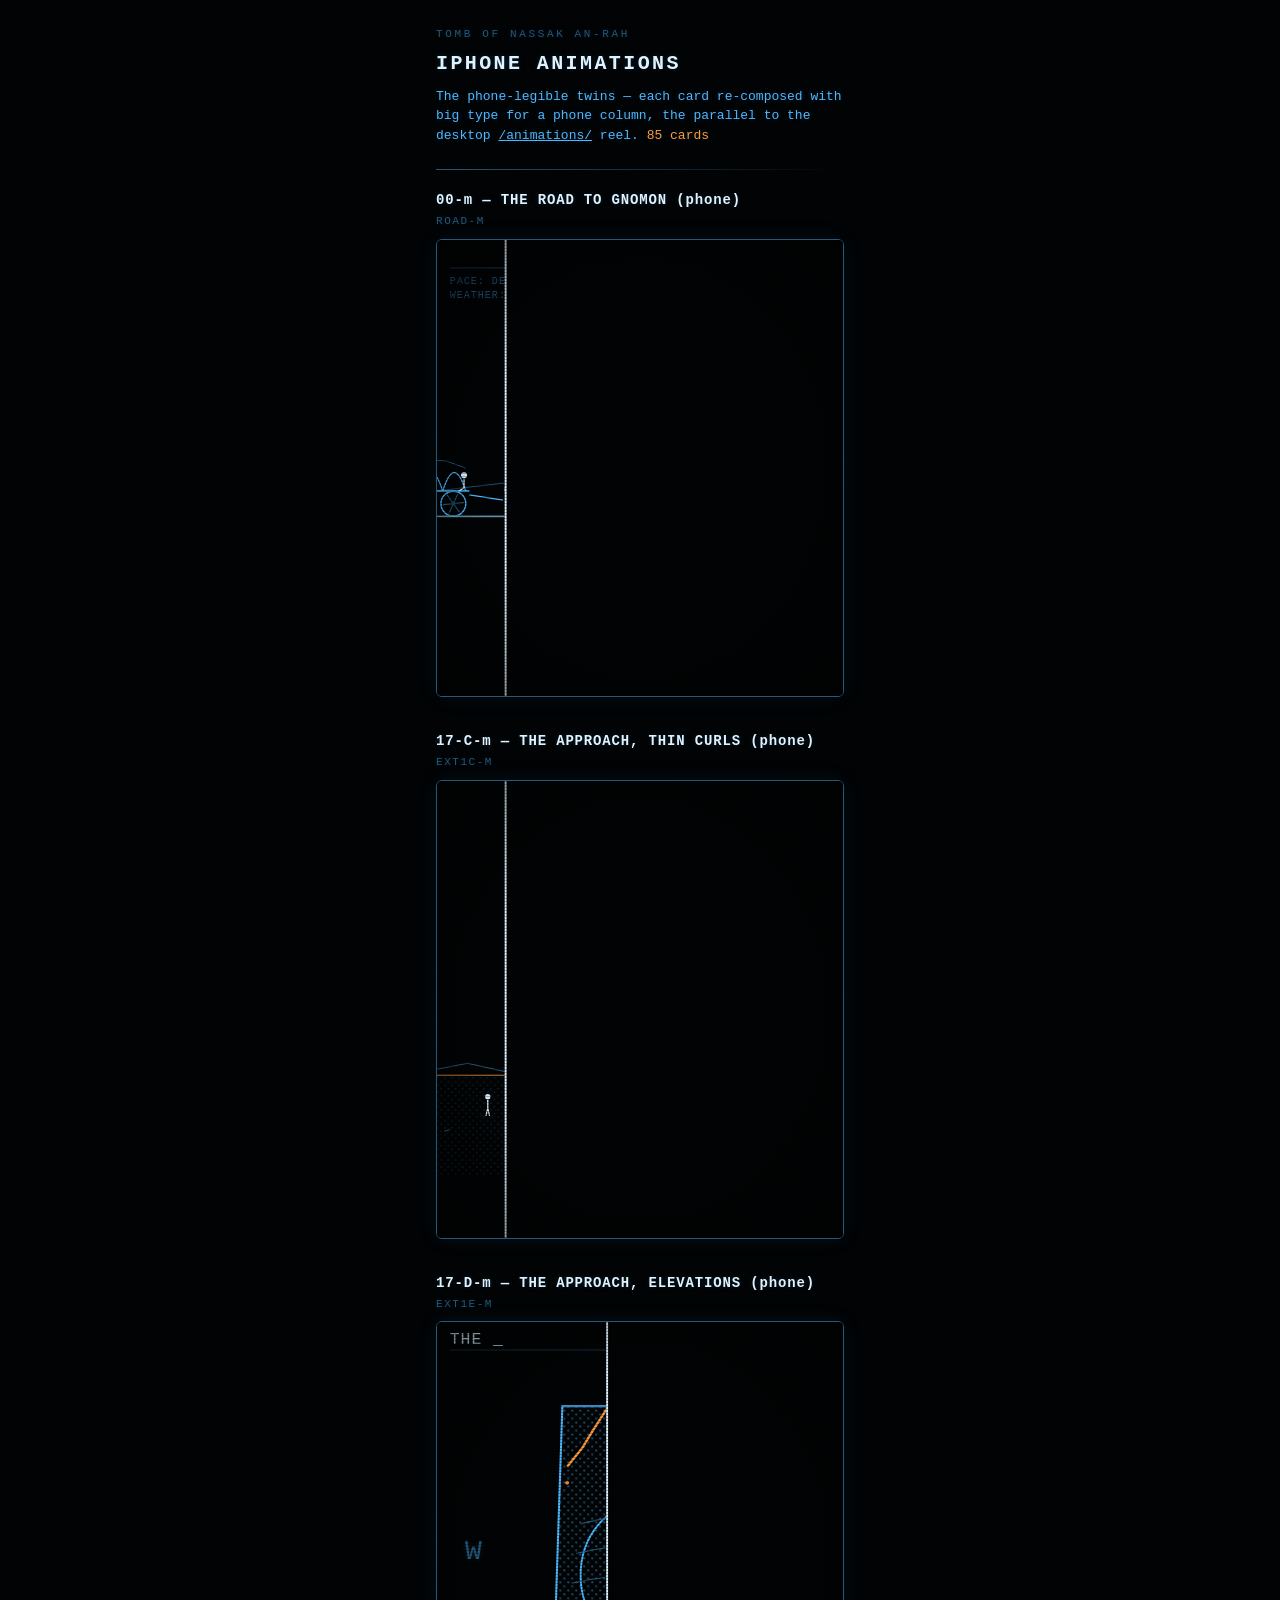
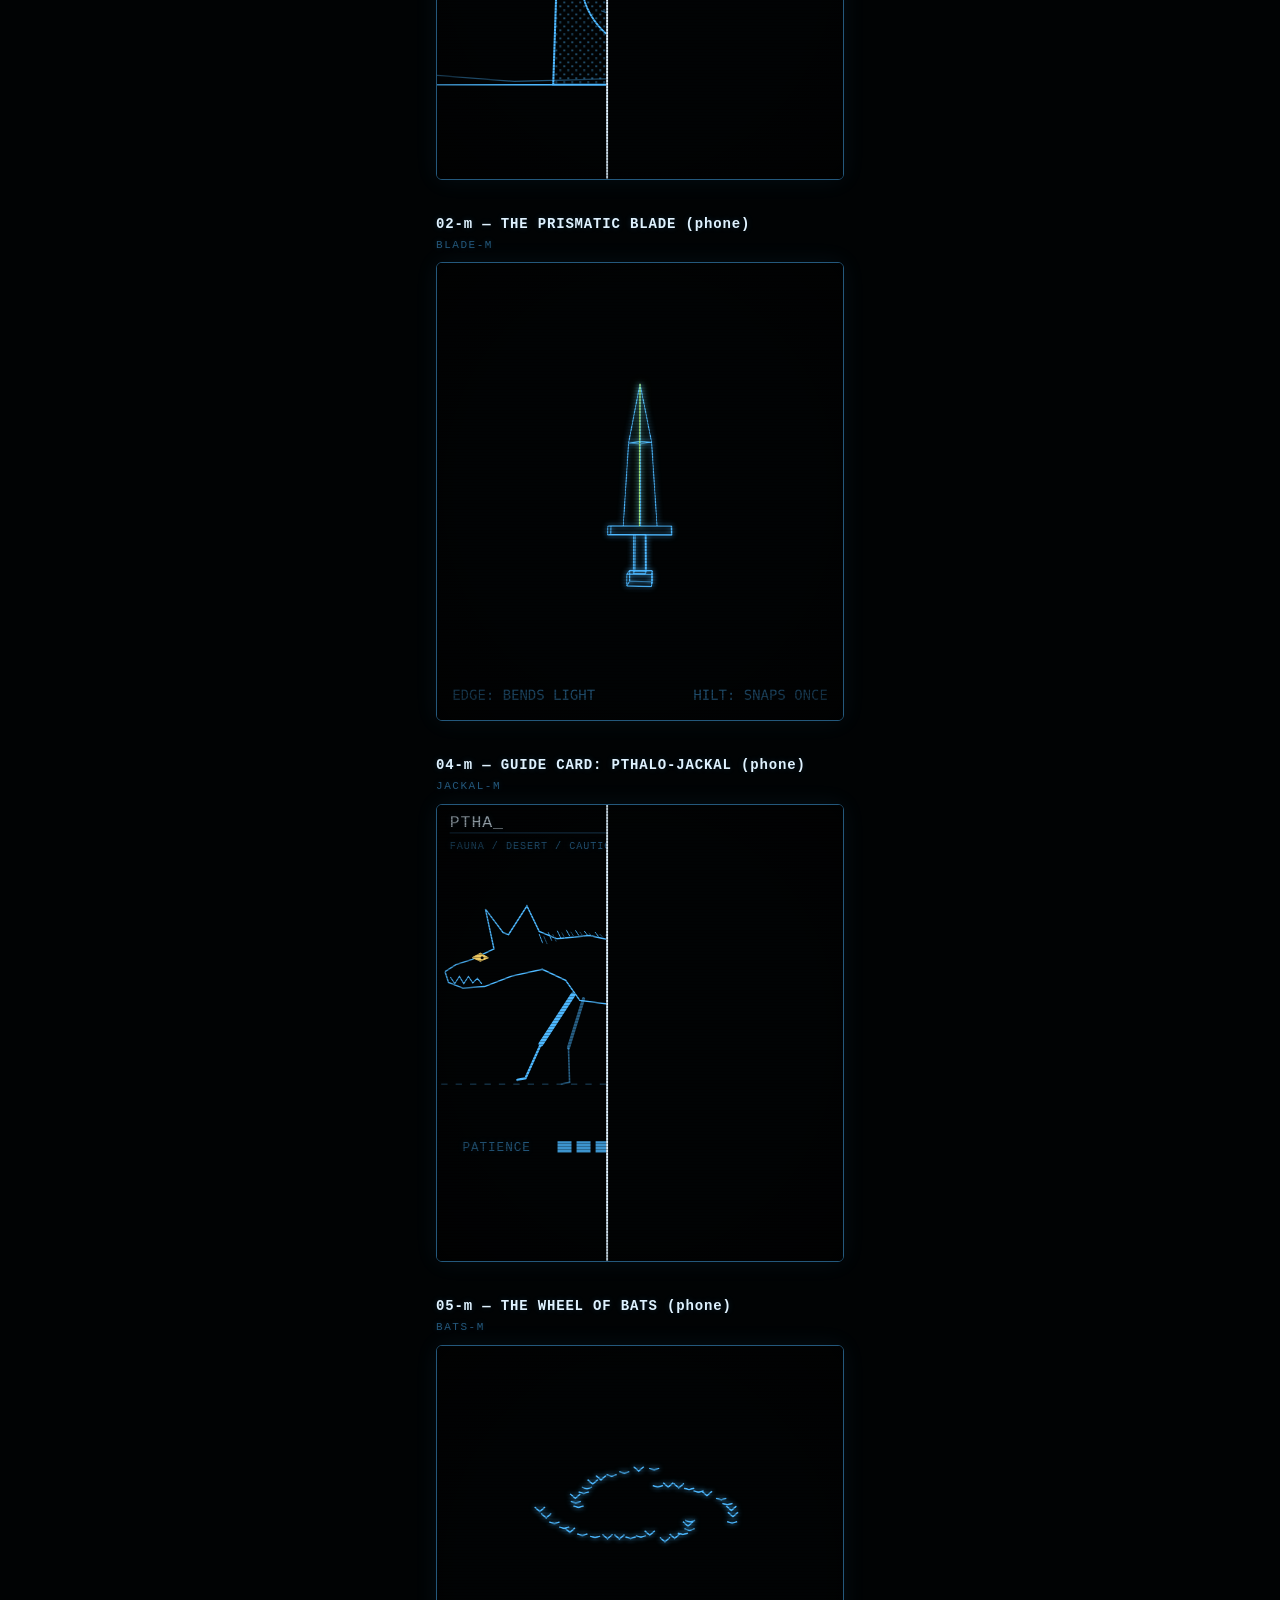
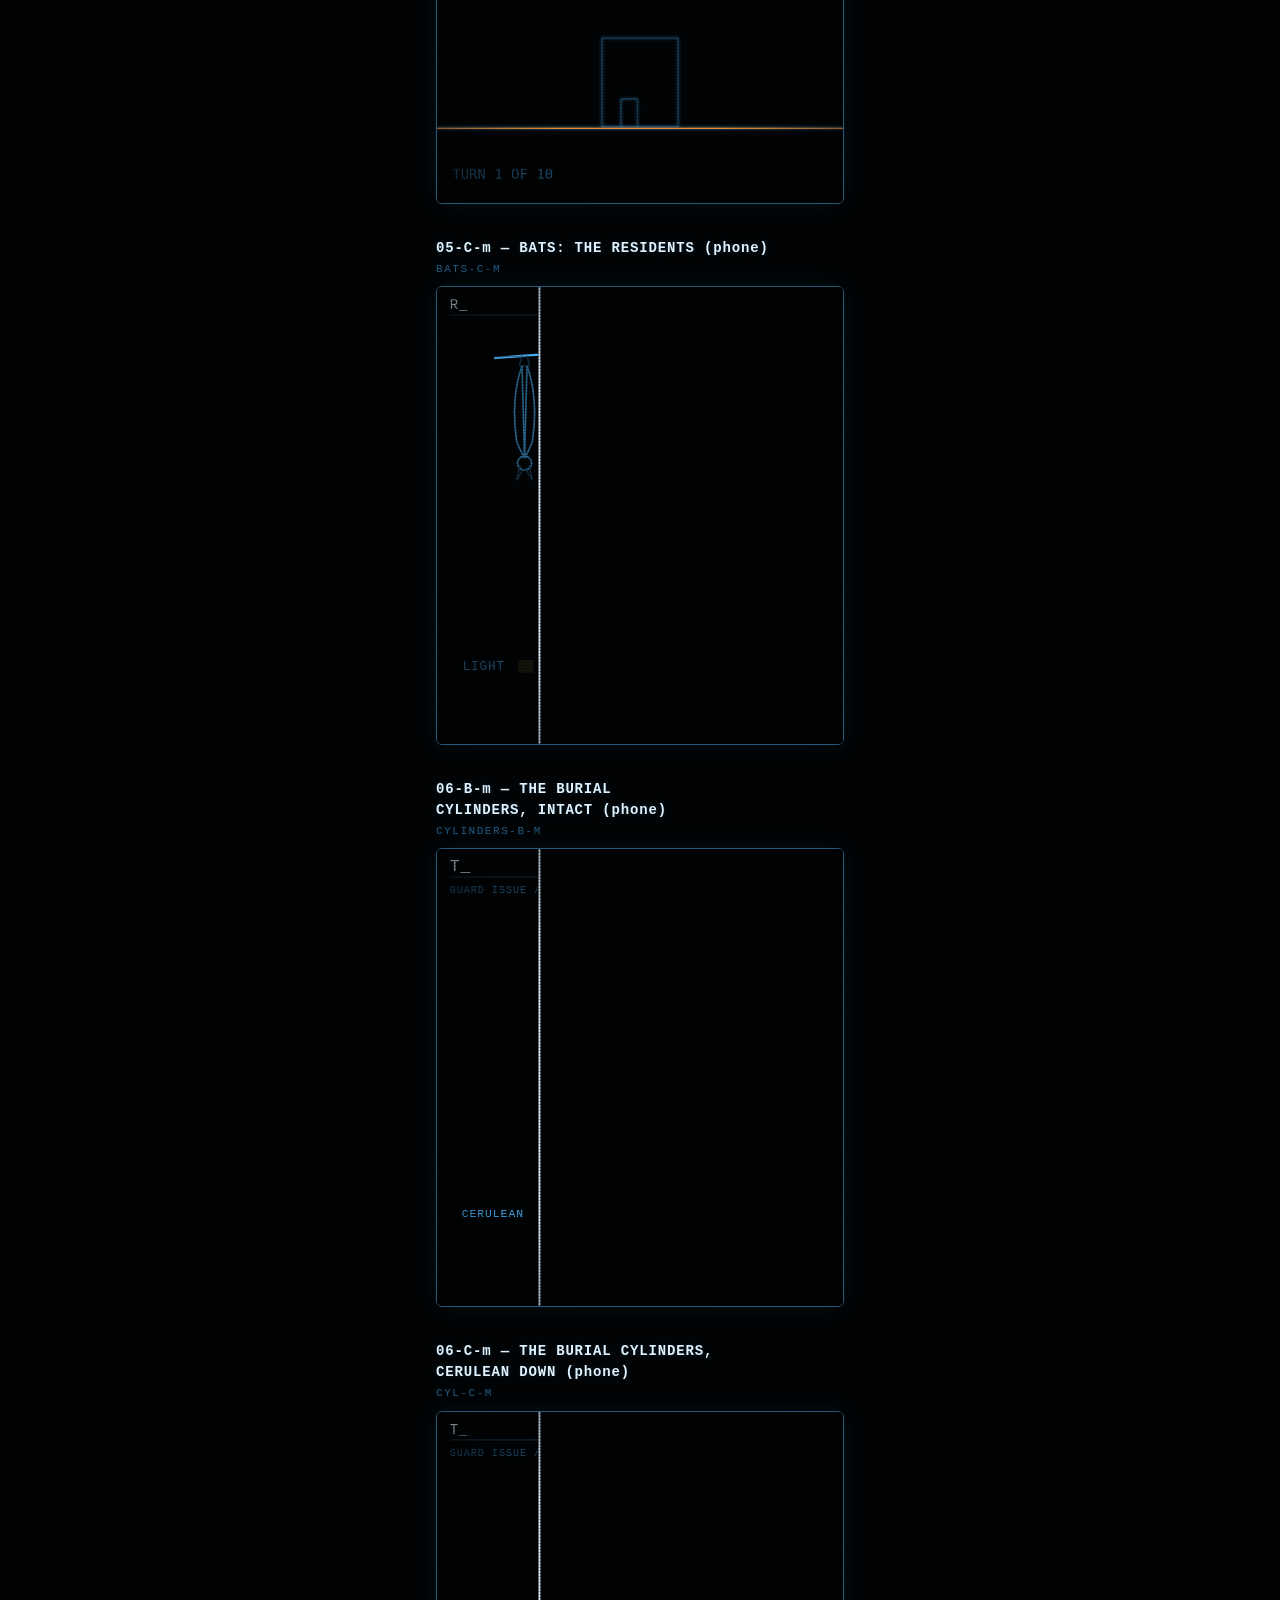
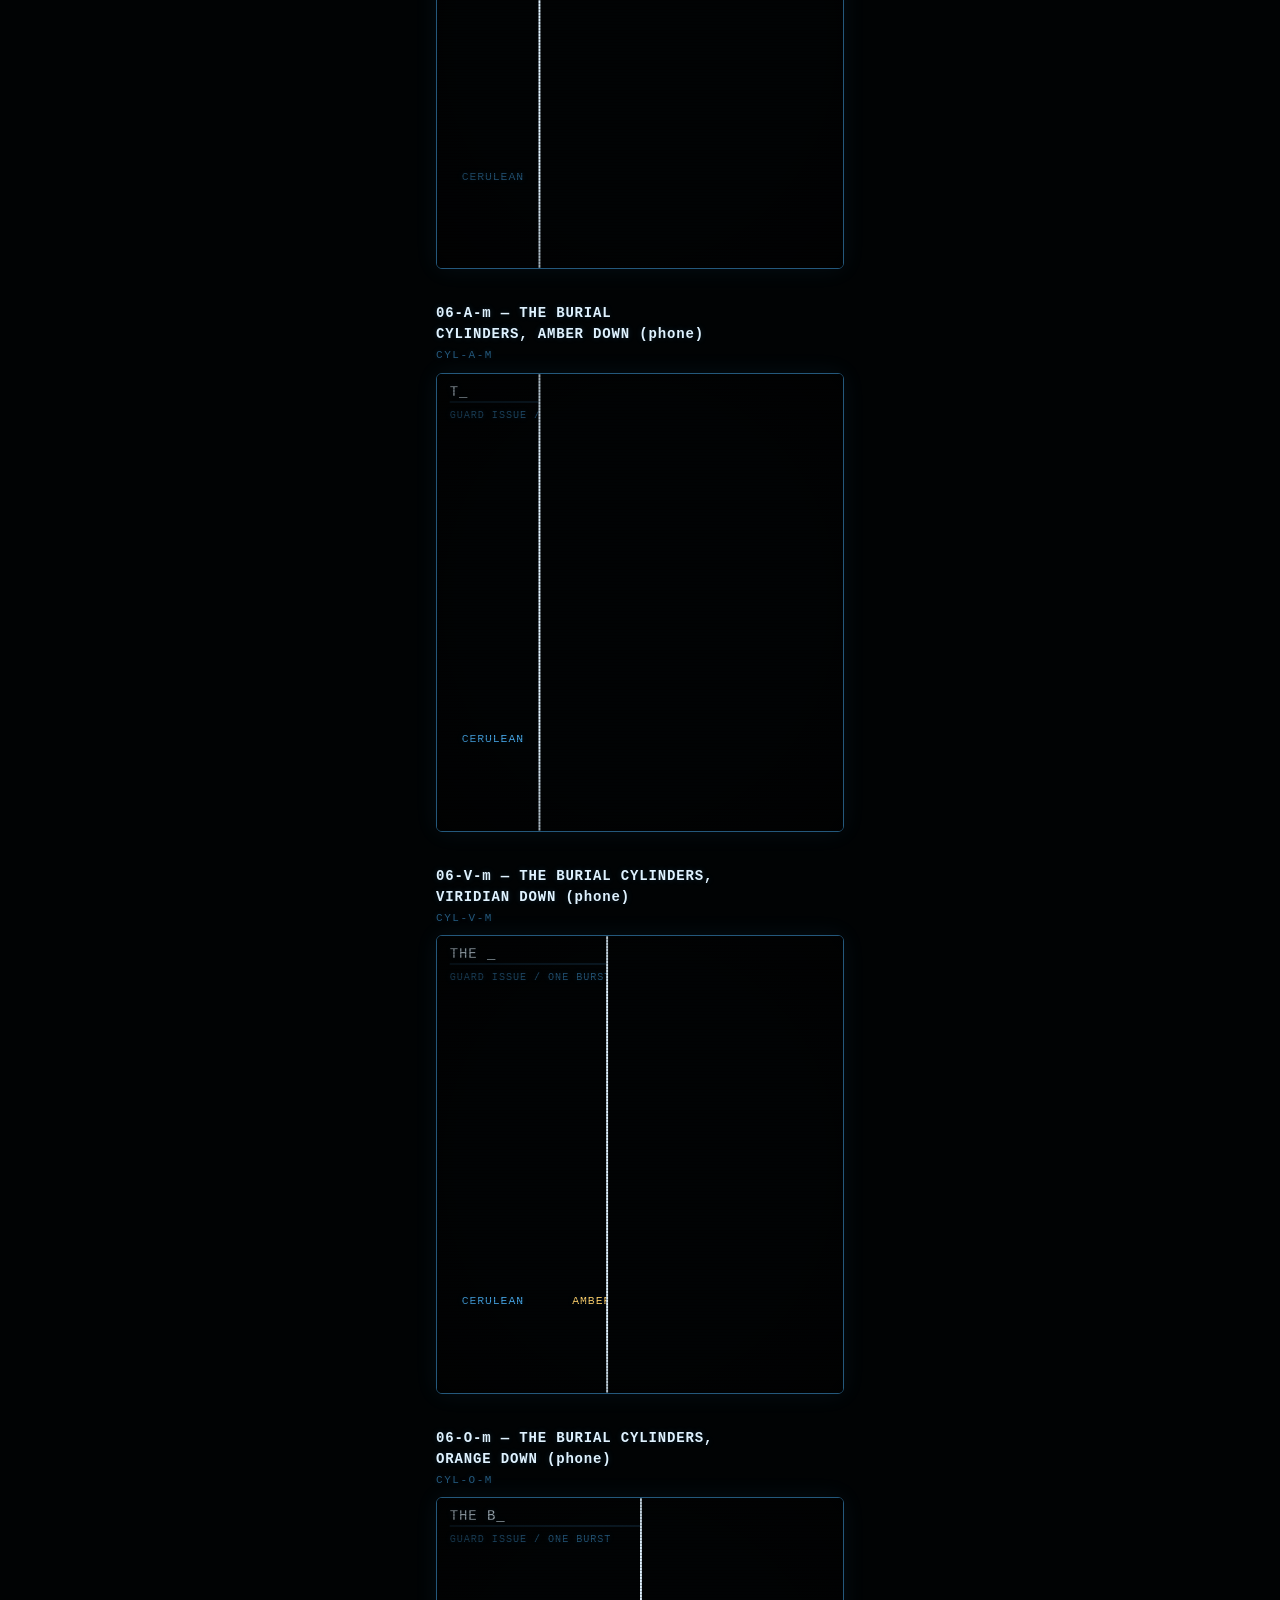
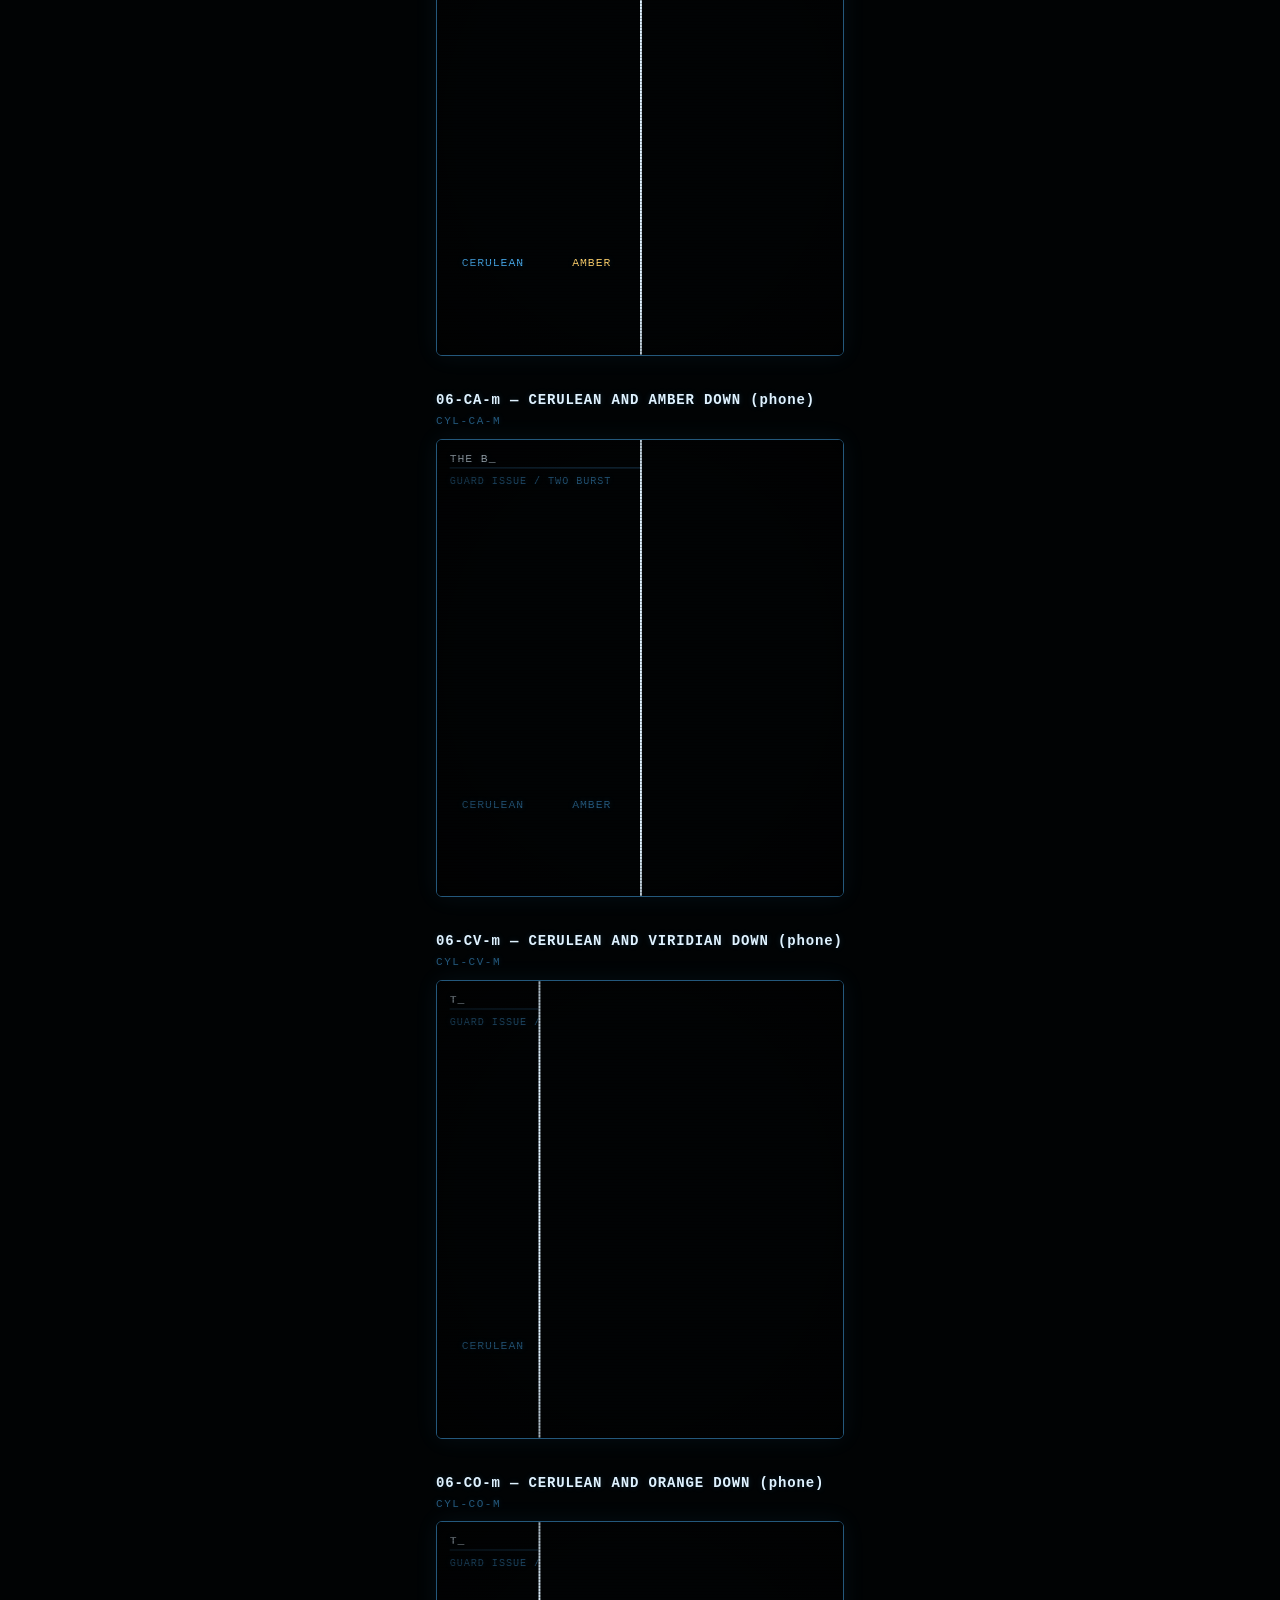
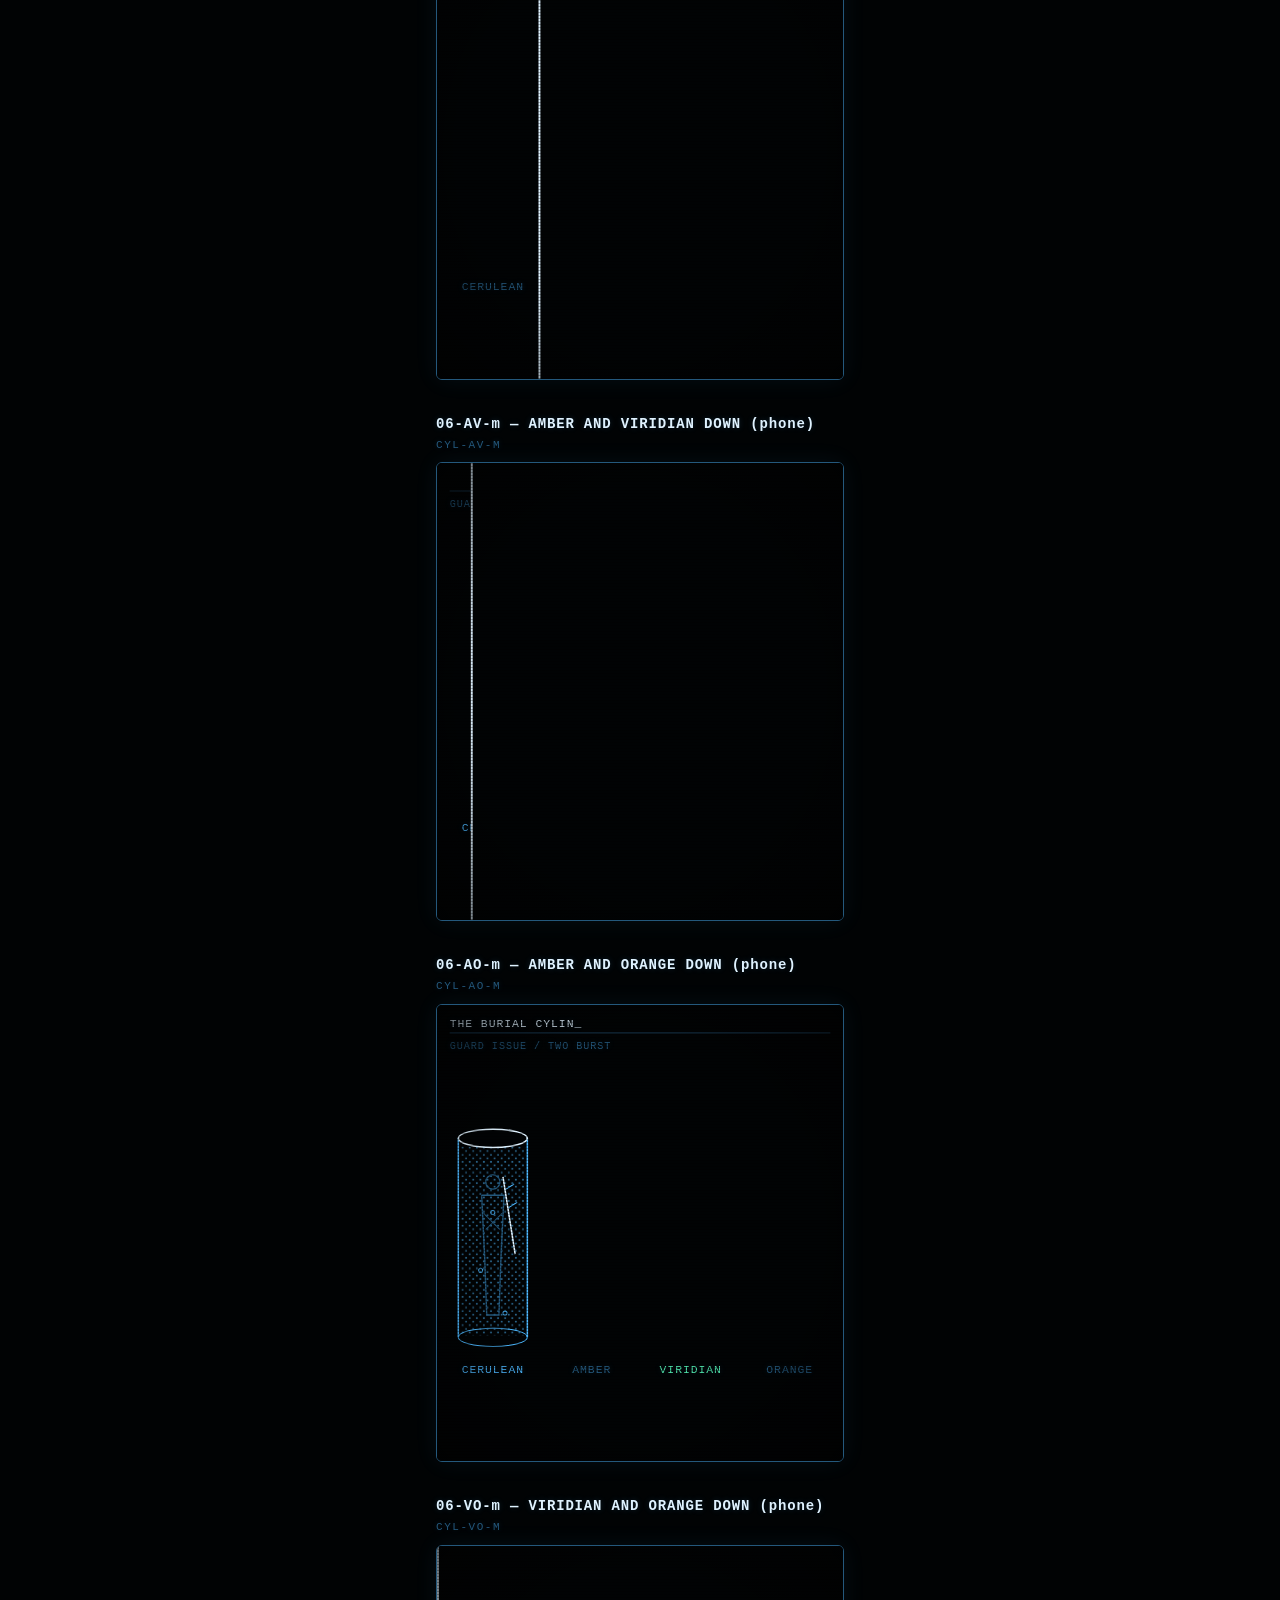
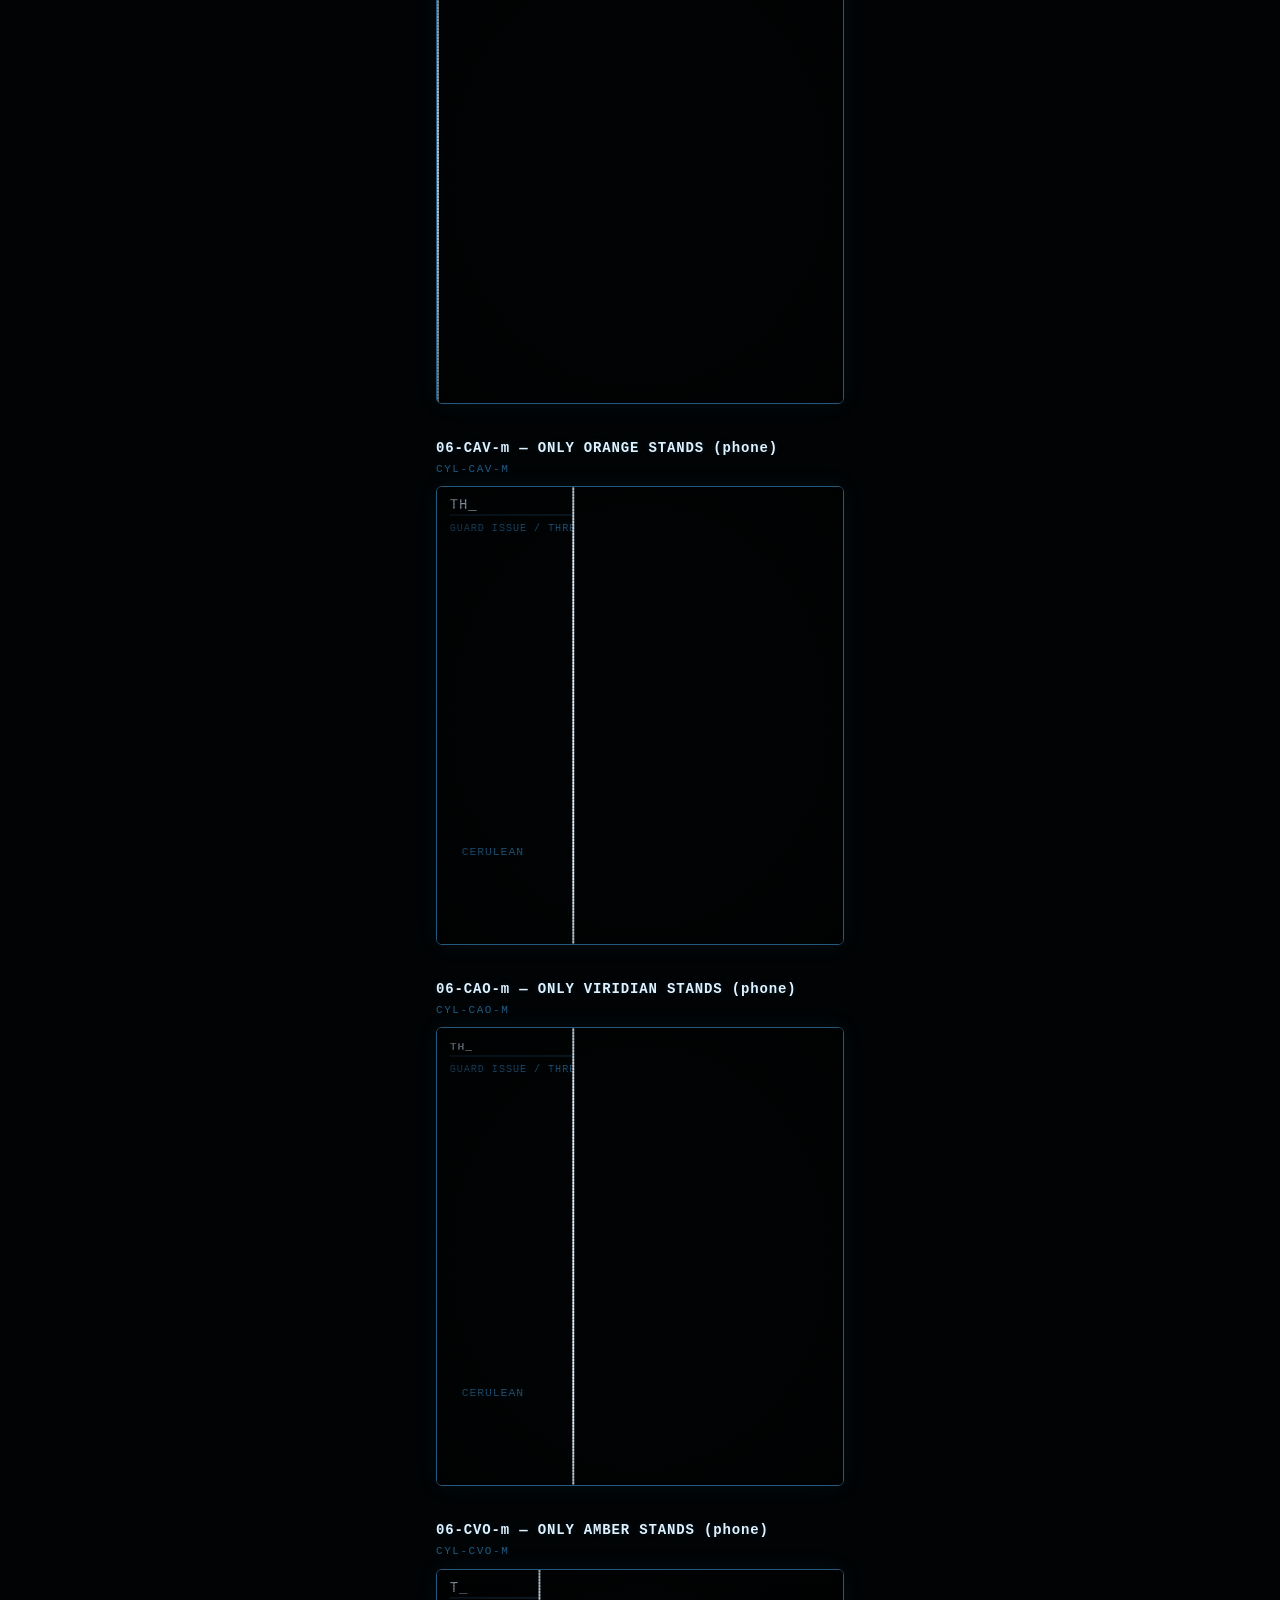
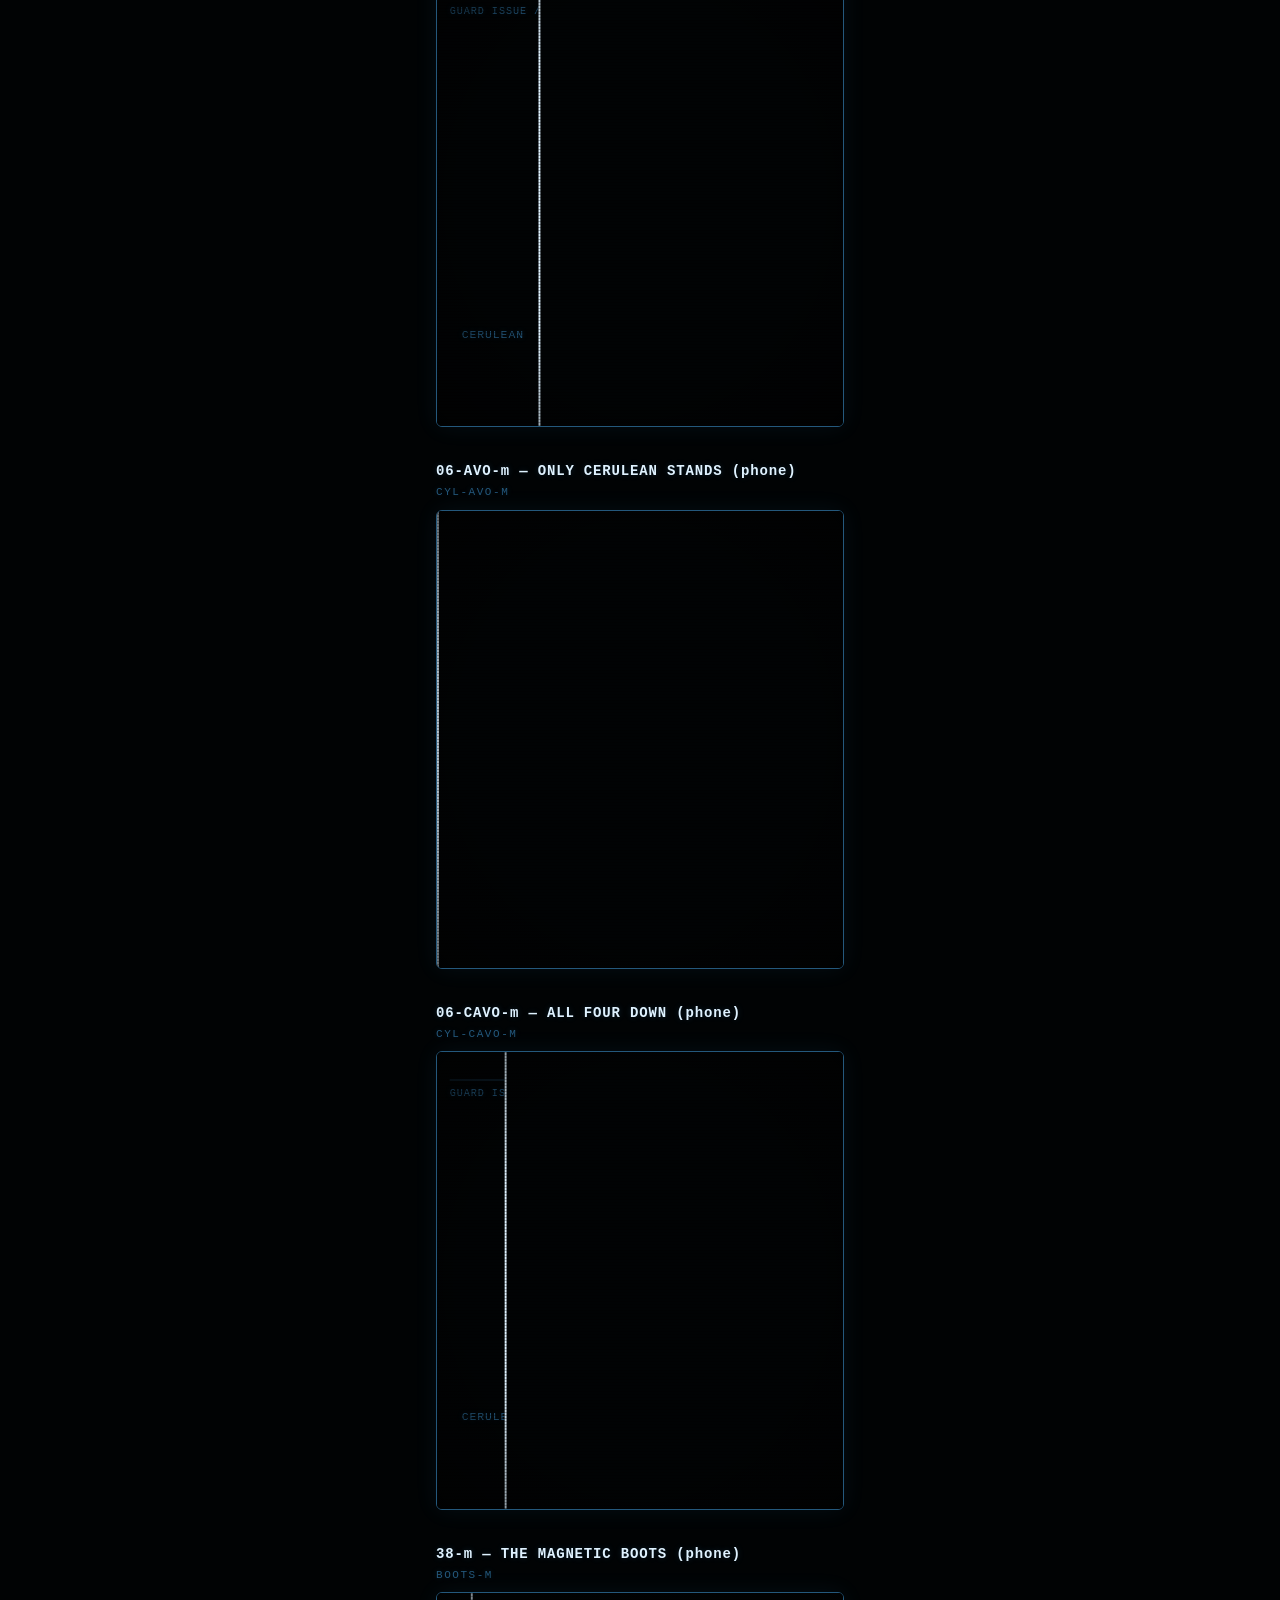
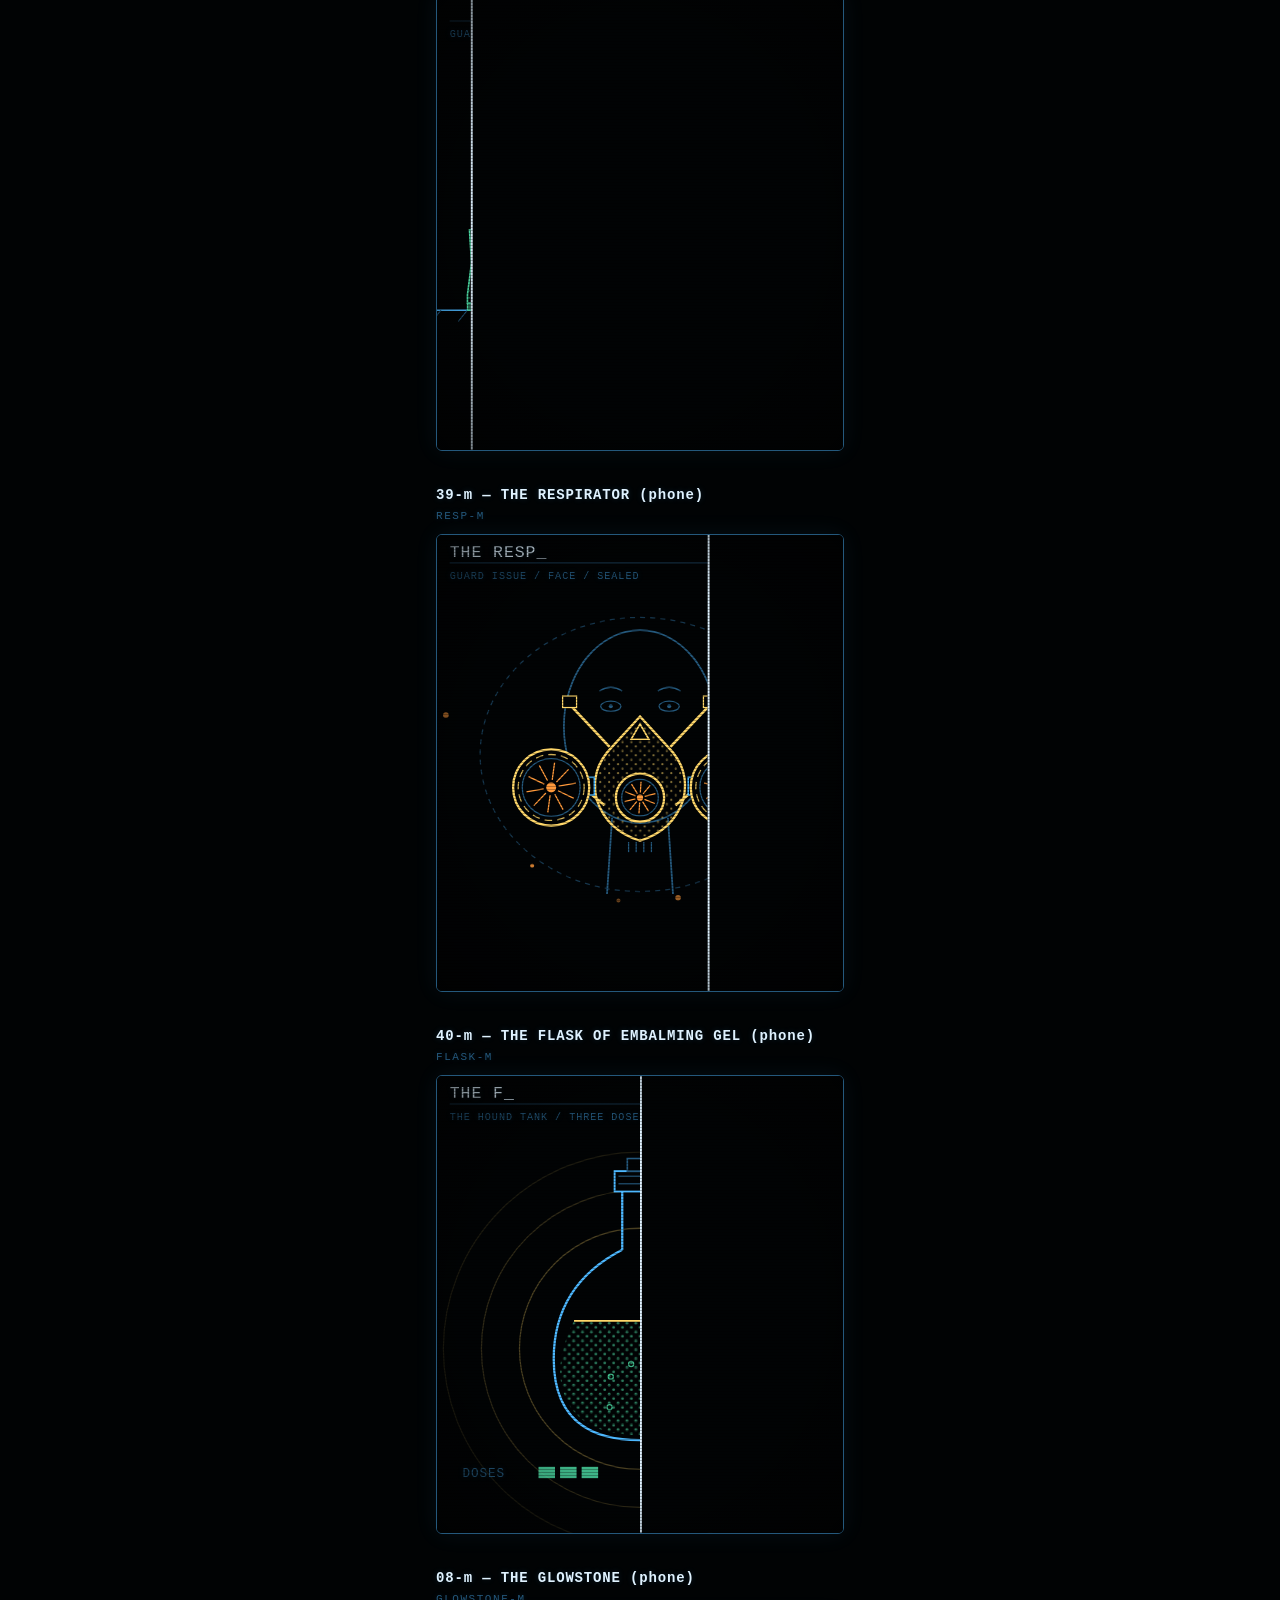
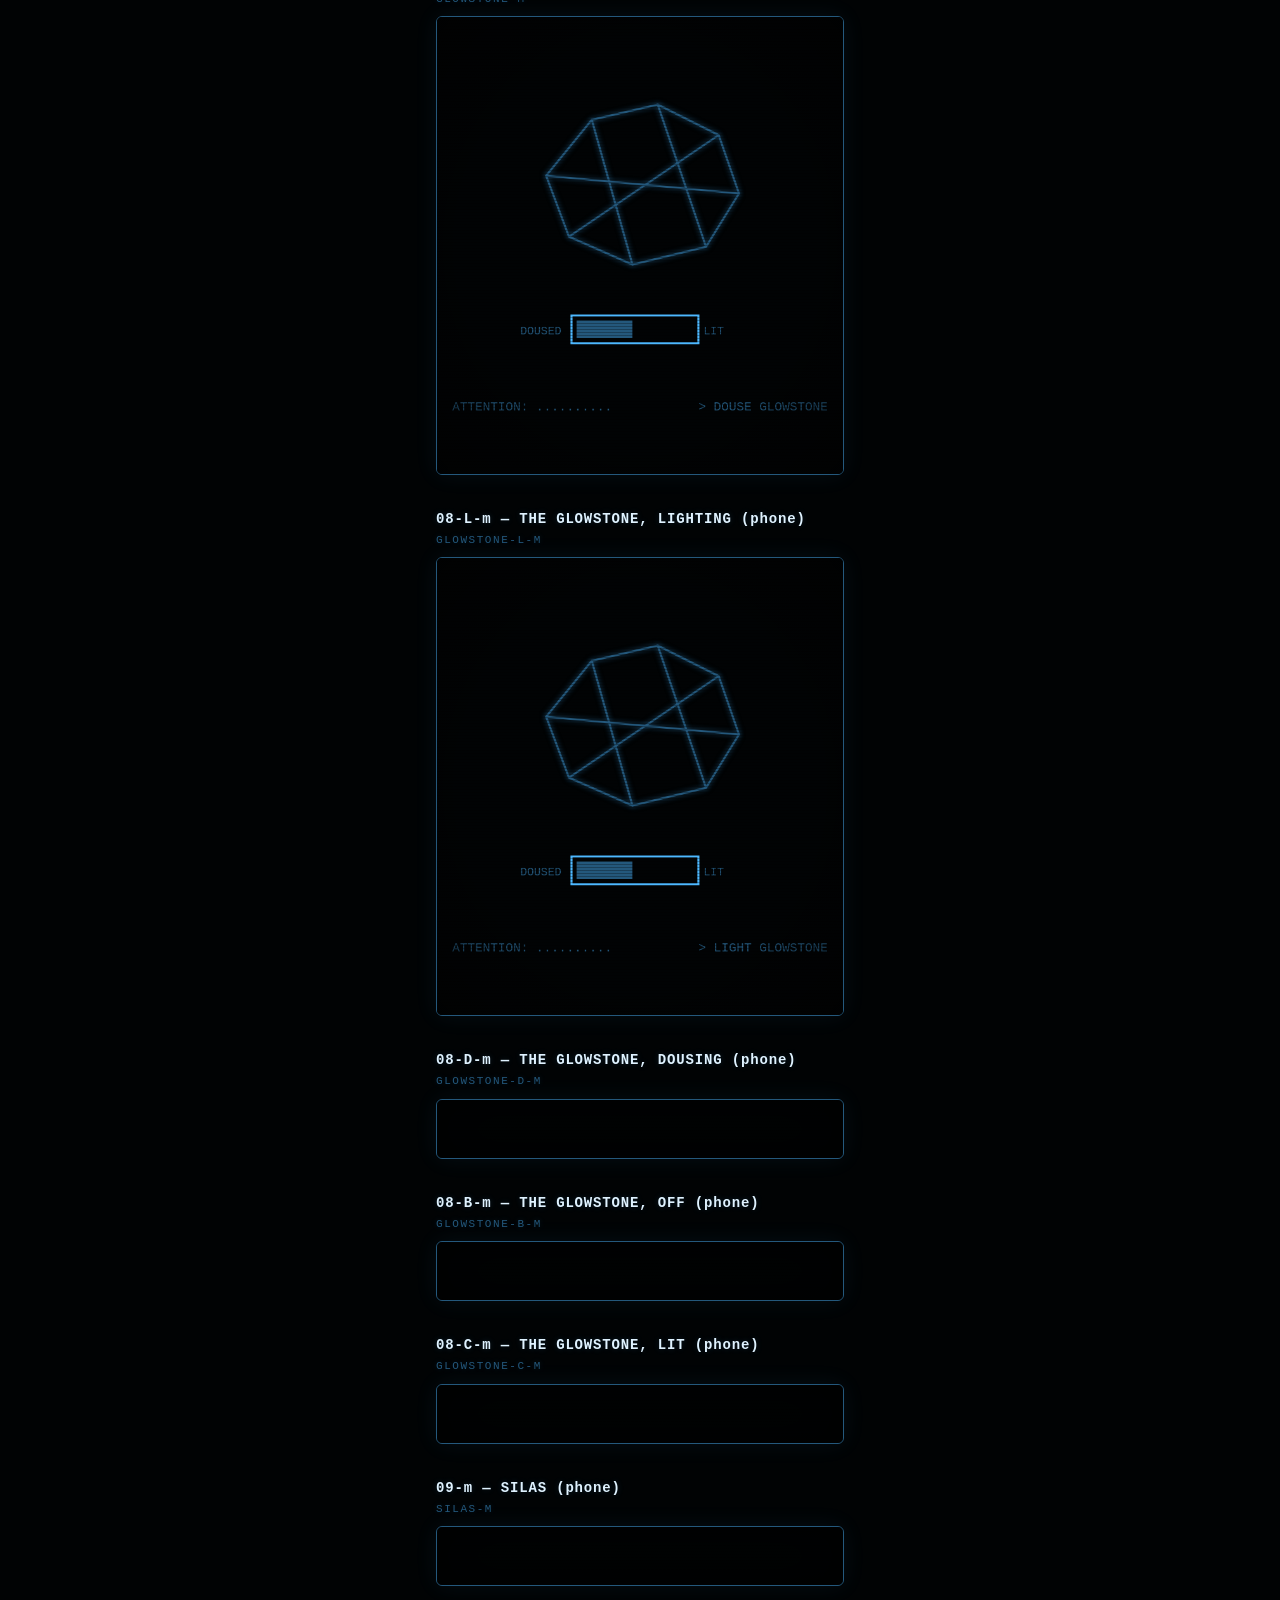
==== commit 384d4a38: "deploy: 4622074 Co-Authored-By: Claude Fable 5 <noreply@anthropic.com>" ====
--- a/animations-iphone/index.html
+++ b/animations-iphone/index.html
@@ -12708,7 +12708,7 @@
 </script>
 <script>
   (function(){
-    var CARDS = [["road-m", "00-m \u2014 THE ROAD TO GNOMON (phone)"], ["ext1c-m", "17-C-m \u2014 THE APPROACH, THIN CURLS (phone)"], ["ext1e-m", "17-D-m \u2014 THE APPROACH, ELEVATIONS (phone)"], ["blade-m", "02-m \u2014 THE PRISMATIC BLADE (phone)"], ["jackal-m", "04-m \u2014 GUIDE CARD: PTHALO-JACKAL (phone)"], ["bats-m", "05-m \u2014 THE WHEEL OF BATS (phone)"], ["bats-c-m", "05-C-m \u2014 BATS: THE RESIDENTS (phone)"], ["cylinders-b-m", "06-B-m \u2014 THE BURIAL CYLINDERS, INTACT (phone)"], ["cyl-c-m", "06-C-m \u2014 THE BURIAL CYLINDERS, CERULEAN DOWN (phone)"], ["cyl-a-m", "06-A-m \u2014 THE BURIAL CYLINDERS, AMBER DOWN (phone)"], ["cyl-v-m", "06-V-m \u2014 THE BURIAL CYLINDERS, VIRIDIAN DOWN (phone)"], ["cyl-o-m", "06-O-m \u2014 THE BURIAL CYLINDERS, ORANGE DOWN (phone)"], ["cyl-ca-m", "06-CA-m \u2014 CERULEAN AND AMBER DOWN (phone)"], ["cyl-cv-m", "06-CV-m \u2014 CERULEAN AND VIRIDIAN DOWN (phone)"], ["cyl-co-m", "06-CO-m \u2014 CERULEAN AND ORANGE DOWN (phone)"], ["cyl-av-m", "06-AV-m \u2014 AMBER AND VIRIDIAN DOWN (phone)"], ["cyl-ao-m", "06-AO-m \u2014 AMBER AND ORANGE DOWN (phone)"], ["cyl-vo-m", "06-VO-m \u2014 VIRIDIAN AND ORANGE DOWN (phone)"], ["cyl-cav-m", "06-CAV-m \u2014 ONLY ORANGE STANDS (phone)"], ["cyl-cao-m", "06-CAO-m \u2014 ONLY VIRIDIAN STANDS (phone)"], ["cyl-cvo-m", "06-CVO-m \u2014 ONLY AMBER STANDS (phone)"], ["cyl-avo-m", "06-AVO-m \u2014 ONLY CERULEAN STANDS (phone)"], ["cyl-cavo-m", "06-CAVO-m \u2014 ALL FOUR DOWN (phone)"], ["boots-m", "38-m \u2014 THE MAGNETIC BOOTS (phone)"], ["resp-m", "39-m \u2014 THE RESPIRATOR (phone)"], ["flask-m", "40-m \u2014 THE FLASK OF EMBALMING GEL (phone)"], ["glowstone-m", "08-m \u2014 THE GLOWSTONE (phone)"], ["glowstone-l-m", "08-L-m \u2014 THE GLOWSTONE, LIGHTING (phone)"], ["glowstone-d-m", "08-D-m \u2014 THE GLOWSTONE, DOUSING (phone)"], ["glowstone-b-m", "08-B-m \u2014 THE GLOWSTONE, OFF (phone)"], ["glowstone-c-m", "08-C-m \u2014 THE GLOWSTONE, LIT (phone)"], ["silas-m", "09-m \u2014 SILAS (phone)"], ["mem-mother-m", "41-m \u2014 HIS MOTHER (phone)"], ["mem-bath-m", "42-m \u2014 THE BATH (phone)"], ["mem-kestrel-m", "43-m \u2014 THE KESTREL (phone)"], ["mem-raising-m", "44-m \u2014 THE RAISING (phone)"], ["mem-embalm-m", "45-m \u2014 THE EMBALMING, REMEMBERED (phone)"], ["youth-a-m", "46-m \u2014 THE STATUES, BY TOUCH (phone)"], ["youth-b-m", "47-m \u2014 THE ADORATION (phone)"], ["youth-b-f-m", "47-F-m \u2014 THE ADORATION, UNDISTURBED (phone)"], ["youth-c-m", "48-m \u2014 THE LESSON (phone)"], ["manifest-m", "49-m \u2014 THE MANIFEST (phone)"], ["tank-m", "50-m \u2014 THE TANK, IN SECTION (phone)"], ["flood-m", "51-m \u2014 THE FLOOD (phone)"], ["tank-f-m", "52-m \u2014 THE TANK, DECANTED (phone)"], ["youth-d-m", "53-m \u2014 THE LESSON, LEARNED (phone)"], ["hound-m", "10-m \u2014 SYNTH-HOUND (phone)"], ["sphere-b-m", "11-B-m \u2014 THE BURIAL SPHERE, UPRIGHT (phone)"], ["sphere-e-m", "11-E-m \u2014 THE BURIAL SPHERE, SHATTERED, FULL-CUT (phone)"], ["sphere-f-m", "11-F-m \u2014 THE BURIAL SPHERE, SHATTERED, TENANTED (phone)"], ["sphere-d-m", "11-D-m \u2014 THE BURIAL SPHERE, REFORGED (phone)"], ["fungus-m", "12-m \u2014 FRIEND'S FUNGUS (phone)"], ["autarch-m", "13-m \u2014 THE AUTARCH (phone)"], ["autarch-c-m", "13-C-m \u2014 THE AUTARCH, HOLLOWED (phone)"], ["autarch-e-m", "13-E-m \u2014 THE HORROR, ABLAZE, FIRELIT (phone)"], ["jar-mantis-m", "14-m \u2014 THE MANTIS JAR (phone)"], ["jar-jackal-m", "15-m \u2014 THE JACKAL JAR (phone)"], ["jar-falcon-m", "16-m \u2014 THE FALCON JAR (phone)"], ["seal-b-m", "18-B-m \u2014 THE HALL, SHORT-HANDED (phone)"], ["seal-m", "18-m \u2014 THE SEAL ANSWERS THE JARS (phone)"], ["mystic-b-m", "19-B-m \u2014 THE OSSIFIED MYSTIC, GIFTED (phone)"], ["mystic-c-m", "19-C-m \u2014 THE OSSIFIED MYSTIC, BURNED (phone)"], ["mystic-f-m", "19-F-m \u2014 THE OSSIFIED MYSTIC, BURNED OUT (phone)"], ["centipede-m", "20-m \u2014 THE GLASS CENTIPEDE (phone)"], ["chimney-f-m", "20-F-m \u2014 THE CHIMNEY, VACATED (phone)"], ["chimney-g-m", "20-G-m \u2014 THE CHIMNEY, BURNT AND TENANTED (phone)"], ["chimney-h-m", "20-H-m \u2014 THE CHIMNEY, BURNT AND BARE (phone)"], ["tesseract-m", "01-m \u2014 THE MANIFOLD BOX (phone)"], ["tesseract-u-m", "01-D-m \u2014 THE NINTH ANGLE (phone)"], ["dagger-m", "31-m \u2014 THE SYNTH-HUNTING DAGGER (phone)"], ["core-m", "32-m \u2014 THE EGO-CORE (phone)"], ["ulfire-m", "33-m \u2014 THE ULFIRE LANTERN (phone)"], ["ulfire-u-m", "33-B-m \u2014 THE ULFIRE LANTERN, UNLIT (phone)"], ["shard-m", "34-m \u2014 THE CRYSTAL SHARD (phone)"], ["critch-m", "35-m \u2014 CRITCH (THE ADVICE) (phone)"], ["zoxen-m", "36-m \u2014 THE ZOXEN, IN LIFE (phone)"], ["zoxen-b-m", "36-B-m \u2014 BUTCHERY, ANNOTATED (phone)"], ["spawn-a-m", "23-m \u2014 SPAWN OF BRAIN: THE LISTENER (phone)"], ["spawn-b-m", "24-m \u2014 SPAWN OF BRAIN: MID-STEP (phone)"], ["spawn-c-m", "25-m \u2014 SPAWN OF BRAIN: FELLED (phone)"], ["guts-a-m", "26-m \u2014 SPAWN OF GUTS: THE SWAY (phone)"], ["guts-b-m", "27-m \u2014 SPAWN OF GUTS: THE DRIP (phone)"], ["guts-c-m", "28-m \u2014 SPAWN OF GUTS: THE CLAIM (phone)"], ["guts-lash-m", "26-B-m \u2014 SPAWN OF GUTS: THE LASH (phone)"], ["epitaph-m", "21-m \u2014 THE EPITAPH (phone)"]];
+    var CARDS = [["road-m", "00-m \u2014 THE ROAD TO GNOMON (phone)"], ["ext1c-m", "17-C-m \u2014 THE APPROACH, THIN CURLS (phone)"], ["ext1e-m", "17-D-m \u2014 THE APPROACH, ELEVATIONS (phone)"], ["blade-m", "02-m \u2014 THE PRISMATIC BLADE (phone)"], ["jackal-m", "04-m \u2014 GUIDE CARD: PTHALO-JACKAL (phone)"], ["bats-m", "05-m \u2014 THE WHEEL OF BATS (phone)"], ["bats-c-m", "05-C-m \u2014 BATS: THE RESIDENTS (phone)"], ["cylinders-b-m", "06-B-m \u2014 THE BURIAL CYLINDERS, INTACT (phone)"], ["cyl-c-m", "06-C-m \u2014 THE BURIAL CYLINDERS, CERULEAN DOWN (phone)"], ["cyl-a-m", "06-A-m \u2014 THE BURIAL CYLINDERS, AMBER DOWN (phone)"], ["cyl-v-m", "06-V-m \u2014 THE BURIAL CYLINDERS, VIRIDIAN DOWN (phone)"], ["cyl-o-m", "06-O-m \u2014 THE BURIAL CYLINDERS, ORANGE DOWN (phone)"], ["cyl-ca-m", "06-CA-m \u2014 CERULEAN AND AMBER DOWN (phone)"], ["cyl-cv-m", "06-CV-m \u2014 CERULEAN AND VIRIDIAN DOWN (phone)"], ["cyl-co-m", "06-CO-m \u2014 CERULEAN AND ORANGE DOWN (phone)"], ["cyl-av-m", "06-AV-m \u2014 AMBER AND VIRIDIAN DOWN (phone)"], ["cyl-ao-m", "06-AO-m \u2014 AMBER AND ORANGE DOWN (phone)"], ["cyl-vo-m", "06-VO-m \u2014 VIRIDIAN AND ORANGE DOWN (phone)"], ["cyl-cav-m", "06-CAV-m \u2014 ONLY ORANGE STANDS (phone)"], ["cyl-cao-m", "06-CAO-m \u2014 ONLY VIRIDIAN STANDS (phone)"], ["cyl-cvo-m", "06-CVO-m \u2014 ONLY AMBER STANDS (phone)"], ["cyl-avo-m", "06-AVO-m \u2014 ONLY CERULEAN STANDS (phone)"], ["cyl-cavo-m", "06-CAVO-m \u2014 ALL FOUR DOWN (phone)"], ["boots-m", "38-m \u2014 THE MAGNETIC BOOTS (phone)"], ["resp-m", "39-m \u2014 THE RESPIRATOR (phone)"], ["flask-m", "40-m \u2014 THE FLASK OF EMBALMING GEL (phone)"], ["glowstone-m", "08-m \u2014 THE GLOWSTONE (phone)"], ["glowstone-l-m", "08-L-m \u2014 THE GLOWSTONE, LIGHTING (phone)"], ["glowstone-d-m", "08-D-m \u2014 THE GLOWSTONE, DOUSING (phone)"], ["glowstone-b-m", "08-B-m \u2014 THE GLOWSTONE, OFF (phone)"], ["glowstone-c-m", "08-C-m \u2014 THE GLOWSTONE, LIT (phone)"], ["silas-m", "09-m \u2014 SILAS (phone)"], ["mem-mother-m", "41-m \u2014 HIS MOTHER (phone)"], ["mem-bath-m", "42-m \u2014 THE BATH (phone)"], ["mem-kestrel-m", "43-m \u2014 THE KESTREL (phone)"], ["mem-raising-m", "44-m \u2014 THE RAISING (phone)"], ["mem-embalm-m", "45-m \u2014 THE EMBALMING, REMEMBERED (phone)"], ["youth-a-m", "46-m \u2014 THE STATUES, BY TOUCH (phone)"], ["youth-b-m", "47-m \u2014 THE ADORATION (phone)"], ["youth-b-f-m", "47-F-m \u2014 THE ADORATION, UNDISTURBED (phone)"], ["youth-c-m", "48-m \u2014 THE LESSON (phone)"], ["youth-d-m", "53-m \u2014 THE LESSON, LEARNED (phone)"], ["manifest-m", "49-m \u2014 THE MANIFEST (phone)"], ["tank-m", "50-m \u2014 THE TANK, IN SECTION (phone)"], ["flood-m", "51-m \u2014 THE FLOOD (phone)"], ["tank-f-m", "52-m \u2014 THE TANK, DECANTED (phone)"], ["hound-m", "10-m \u2014 SYNTH-HOUND (phone)"], ["sphere-b-m", "11-B-m \u2014 THE BURIAL SPHERE, UPRIGHT (phone)"], ["sphere-e-m", "11-E-m \u2014 THE BURIAL SPHERE, SHATTERED, FULL-CUT (phone)"], ["sphere-f-m", "11-F-m \u2014 THE BURIAL SPHERE, SHATTERED, TENANTED (phone)"], ["sphere-d-m", "11-D-m \u2014 THE BURIAL SPHERE, REFORGED (phone)"], ["fungus-m", "12-m \u2014 FRIEND'S FUNGUS (phone)"], ["autarch-m", "13-m \u2014 THE AUTARCH (phone)"], ["autarch-c-m", "13-C-m \u2014 THE AUTARCH, HOLLOWED (phone)"], ["autarch-e-m", "13-E-m \u2014 THE HORROR, ABLAZE, FIRELIT (phone)"], ["jar-mantis-m", "14-m \u2014 THE MANTIS JAR (phone)"], ["jar-jackal-m", "15-m \u2014 THE JACKAL JAR (phone)"], ["jar-falcon-m", "16-m \u2014 THE FALCON JAR (phone)"], ["seal-b-m", "18-B-m \u2014 THE HALL, SHORT-HANDED (phone)"], ["seal-m", "18-m \u2014 THE SEAL ANSWERS THE JARS (phone)"], ["mystic-b-m", "19-B-m \u2014 THE OSSIFIED MYSTIC, GIFTED (phone)"], ["mystic-c-m", "19-C-m \u2014 THE OSSIFIED MYSTIC, BURNED (phone)"], ["mystic-f-m", "19-F-m \u2014 THE OSSIFIED MYSTIC, BURNED OUT (phone)"], ["centipede-m", "20-m \u2014 THE GLASS CENTIPEDE (phone)"], ["chimney-f-m", "20-F-m \u2014 THE CHIMNEY, VACATED (phone)"], ["chimney-g-m", "20-G-m \u2014 THE CHIMNEY, BURNT AND TENANTED (phone)"], ["chimney-h-m", "20-H-m \u2014 THE CHIMNEY, BURNT AND BARE (phone)"], ["tesseract-m", "01-m \u2014 THE MANIFOLD BOX (phone)"], ["tesseract-u-m", "01-D-m \u2014 THE NINTH ANGLE (phone)"], ["dagger-m", "31-m \u2014 THE SYNTH-HUNTING DAGGER (phone)"], ["core-m", "32-m \u2014 THE EGO-CORE (phone)"], ["ulfire-m", "33-m \u2014 THE ULFIRE LANTERN (phone)"], ["ulfire-u-m", "33-B-m \u2014 THE ULFIRE LANTERN, UNLIT (phone)"], ["shard-m", "34-m \u2014 THE CRYSTAL SHARD (phone)"], ["critch-m", "35-m \u2014 CRITCH (THE ADVICE) (phone)"], ["zoxen-m", "36-m \u2014 THE ZOXEN, IN LIFE (phone)"], ["zoxen-b-m", "36-B-m \u2014 BUTCHERY, ANNOTATED (phone)"], ["spawn-a-m", "23-m \u2014 SPAWN OF BRAIN: THE LISTENER (phone)"], ["spawn-b-m", "24-m \u2014 SPAWN OF BRAIN: MID-STEP (phone)"], ["spawn-c-m", "25-m \u2014 SPAWN OF BRAIN: FELLED (phone)"], ["guts-a-m", "26-m \u2014 SPAWN OF GUTS: THE SWAY (phone)"], ["guts-b-m", "27-m \u2014 SPAWN OF GUTS: THE DRIP (phone)"], ["guts-c-m", "28-m \u2014 SPAWN OF GUTS: THE CLAIM (phone)"], ["guts-lash-m", "26-B-m \u2014 SPAWN OF GUTS: THE LASH (phone)"], ["epitaph-m", "21-m \u2014 THE EPITAPH (phone)"]];
     var F = window.TombFigures;
     // a sample run, in case a twin ever reads the death ledger
     F.context = { score:85, max:100, hints:2, cause:"the Cacklemaw's ambush" };
